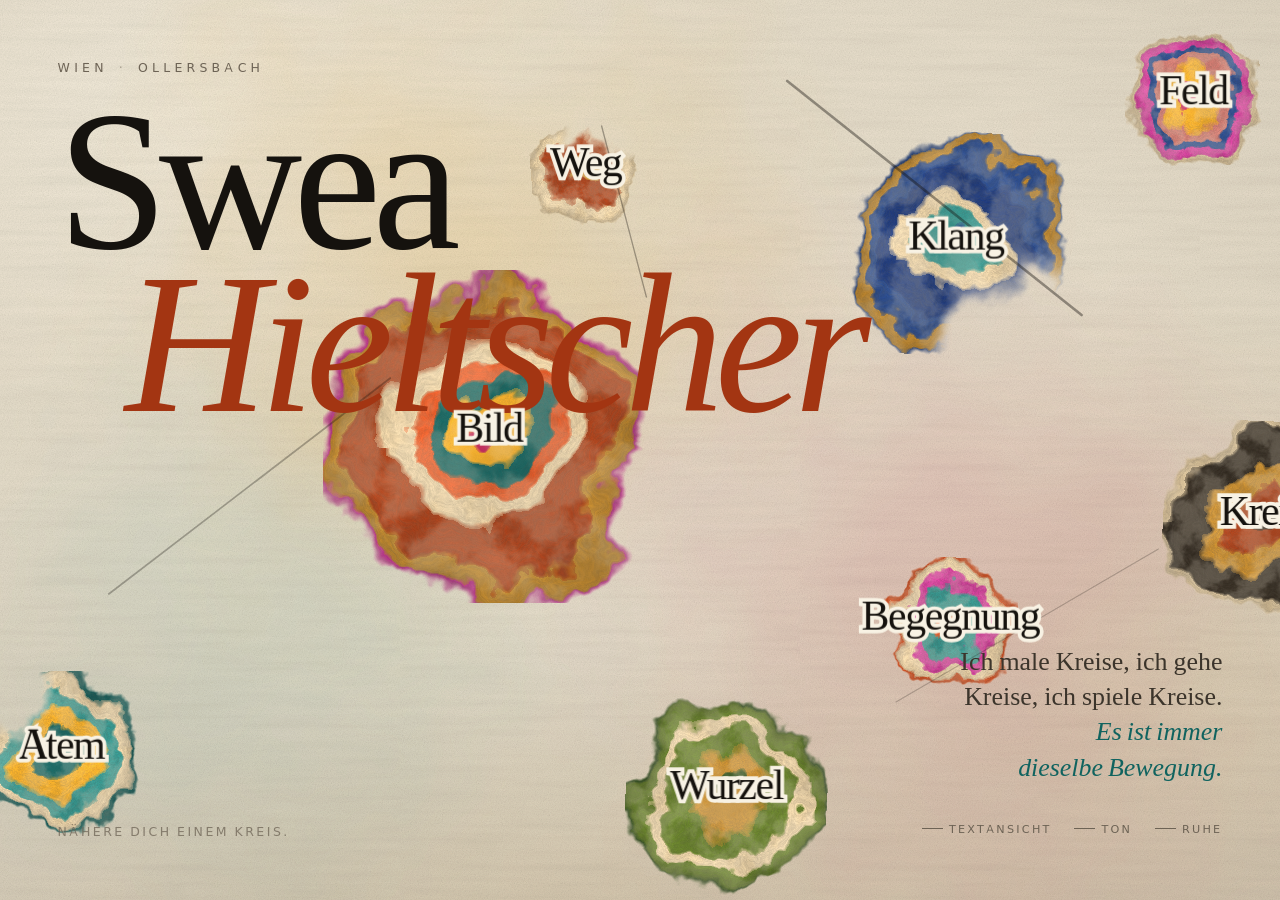
==== vorschau.html @ 7e01fe28 "Kreise — Feld, Spiralräume, Pigment-Shader, Prüfwerkzeuge" ====
<!DOCTYPE html>
<html lang="de" data-modus="feld">
<head>
<meta charset="utf-8">
<meta name="viewport" content="width=device-width, initial-scale=1, viewport-fit=cover">
<title>Swea Hieltscher — Kreise</title>
<meta name="description" content="Swea Hieltscher. Malerei, Musik, Bewegung, Gesundheit. Alles ist ein Kreis. Wien und Ollersbach.">
<meta name="theme-color" content="#efe5d1">
<meta name="color-scheme" content="light">

<meta property="og:title" content="Swea Hieltscher — Kreise">
<meta property="og:description" content="Malerei, Musik, Bewegung, Gesundheit. Alles ist ein Kreis.">
<meta property="og:type" content="website">
<meta property="og:locale" content="de_AT">
<style>
/* ══════════════════════════════════════════════════════════════════
   01 — GRUND
   Papier, Pigment, Schrift. Alles andere steht darauf.
   ══════════════════════════════════════════════════════════════════ */

@font-face {
  font-family: 'Fraunces';
  src: url('[data-uri]') format('woff2-variations'),
       url('[data-uri]') format('woff2');
  font-weight: 100 900;
  font-style: normal;
  font-display: swap;
  unicode-range: U+0000-00FF, U+0131, U+0152-0153, U+02BB-02BC, U+2000-206F, U+2013-2014, U+2018-201A, U+201C-201E, U+2020-2022, U+2026, U+2030, U+2039-203A, U+20AC, U+2122, U+0100-017F;
}
@font-face {
  font-family: 'Fraunces';
  src: url('[data-uri]') format('woff2-variations'),
       url('[data-uri]') format('woff2');
  font-weight: 100 900;
  font-style: italic;
  font-display: swap;
}
@font-face {
  font-family: 'Instrument Sans';
  src: url('[data-uri]') format('woff2-variations'),
       url('[data-uri]') format('woff2');
  font-weight: 400 700;
  font-style: normal;
  font-display: swap;
}
@font-face {
  font-family: 'Instrument Serif';
  src: url('[data-uri]') format('woff2');
  font-weight: 400;
  font-style: normal;
  font-display: swap;
}
@font-face {
  font-family: 'Instrument Serif';
  src: url('[data-uri]') format('woff2');
  font-weight: 400;
  font-style: italic;
  font-display: swap;
}

/* ── Pigmente ───────────────────────────────────────────────────── */
:root {
  /* Papier */
  --papier:        #efe5d1;
  --papier-tief:   #e4d6bc;
  --papier-hell:   #f8f2e4;

  /* Tusche */
  --tusche:        #15120e;
  --tusche-weich:  #3b342b;
  --tusche-fern:   #6d6355;

  /* Ihre Farben — aus den Bildern gelesen */
  --zinnober:      #e0521c;
  --safran:        #f0a81c;
  --karmin:        #c31d55;
  --magenta:       #d4359a;
  --tuerkis:       #10635f;
  --tuerkis-hell:  #2e948c;
  --kobalt:        #1e3f8f;
  --oliv:          #55701f;
  --ocker:         #c58a2a;
  --creme:         #f6edd8;
  --rost:          #a33512;

  /* Rhythmus */
  --atem:          5.5s;      /* ein voller Atemzug */
  --puls:          1.2s;

  /* Maße */
  --rand:          clamp(1.25rem, 4.5vw, 4.5rem);
  --spalte:        min(64ch, 92vw);
  --zeile:         1.62;

  /* Ebenen */
  --z-papier:      0;
  --z-pigment:     1;
  --z-linien:      2;
  --z-feld:        3;
  --z-raum:        4;
  --z-werkzeug:    6;

  --schnell:       .32s;
  --mittel:        .68s;
  --langsam:       1.4s;
  --kurve:         cubic-bezier(.22,1,.28,1);
  --kurve-weich:   cubic-bezier(.4,0,.2,1);

  color-scheme: light;
}

/* ── Zurücksetzen ───────────────────────────────────────────────── */
*, *::before, *::after { box-sizing: border-box; }

html {
  -webkit-text-size-adjust: 100%;
  scroll-behavior: smooth;
  overscroll-behavior-y: none;
}

body {
  margin: 0;
  min-height: 100svh;
  background: var(--papier);
  color: var(--tusche);
  font-family: 'Instrument Sans', ui-sans-serif, system-ui, -apple-system, 'Segoe UI', sans-serif;
  font-size: clamp(1rem, .92rem + .35vw, 1.14rem);
  line-height: var(--zeile);
  font-synthesis-weight: none;
  text-rendering: optimizeLegibility;
  -webkit-font-smoothing: antialiased;
  overflow-x: hidden;
}

img, svg, canvas { display: block; max-width: 100%; }
button { font: inherit; color: inherit; background: none; border: 0; padding: 0; cursor: pointer; }
input, textarea, select { font: inherit; color: inherit; }

/* ── Papier ─────────────────────────────────────────────────────── */
.papier {
  position: fixed;
  inset: 0;
  z-index: var(--z-papier);
  pointer-events: none;
}

/* Grundton mit ungleichmäßiger Wärme — kein flaches Beige */
.papier__ton {
  position: absolute;
  inset: -10%;
  background:
    radial-gradient(58% 46% at 22% 18%, #f8f1df 0%, transparent 62%),
    radial-gradient(52% 60% at 82% 74%, #ecdec2 0%, transparent 66%),
    radial-gradient(70% 55% at 50% 108%, #e2d2b4 0%, transparent 70%),
    var(--papier);
}

/* Bütten-Faser: zwei überlagerte Rauschmuster, eines gerichtet */
.papier__faser {
  position: absolute;
  inset: 0;
  opacity: .5;
  mix-blend-mode: multiply;
  background-image:
    url("data:image/svg+xml;utf8,<svg xmlns='http://www.w3.org/2000/svg' width='300' height='300'><filter id='f'><feTurbulence type='fractalNoise' baseFrequency='0.85' numOctaves='4' stitchTiles='stitch'/><feColorMatrix type='saturate' values='0'/></filter><rect width='300' height='300' filter='url(%23f)' opacity='0.42'/></svg>"),
    url("data:image/svg+xml;utf8,<svg xmlns='http://www.w3.org/2000/svg' width='400' height='400'><filter id='g'><feTurbulence type='fractalNoise' baseFrequency='0.008 0.14' numOctaves='3' stitchTiles='stitch'/><feColorMatrix type='saturate' values='0'/></filter><rect width='400' height='400' filter='url(%23g)' opacity='0.3'/></svg>");
  background-size: 300px 300px, 400px 400px;
}

/* Vignette / Lichtfall — als läge das Blatt unter einer Lampe */
.papier__licht {
  position: absolute;
  inset: 0;
  background:
    radial-gradient(120% 95% at 38% 30%, transparent 40%, rgba(70,52,28,.09) 78%, rgba(50,36,18,.17) 100%);
}

/* ── Schrift ────────────────────────────────────────────────────── */
h1, h2, h3, .anzeige {
  font-family: 'Fraunces', 'Instrument Serif', Georgia, 'Times New Roman', serif;
  font-weight: 400;
  line-height: 1.02;
  letter-spacing: -.015em;
  text-wrap: balance;
  margin: 0;
}
@supports (font-variation-settings: normal) {
  h1, h2, .anzeige {
    font-variation-settings: 'SOFT' 40, 'WONK' 1, 'opsz' 120, 'wght' 340;
  }
  h3 { font-variation-settings: 'SOFT' 30, 'WONK' 0, 'opsz' 40, 'wght' 460; }
}

p { margin: 0 0 1.1em; }
em { font-style: italic; }
b, strong { font-weight: 600; }

a { color: inherit; text-decoration-thickness: 1px; text-underline-offset: .22em; }

::selection { background: var(--safran); color: var(--tusche); }

/* ── Fokus: ein gezeichneter Ring, keine Systemkontur ───────────── */
:where(a, button, input, textarea, [tabindex]):focus-visible {
  outline: none;
  box-shadow: 0 0 0 2px var(--papier), 0 0 0 4px var(--zinnober);
  border-radius: .35em;
}

/* ── Hilfsklassen ───────────────────────────────────────────────── */
.ueberspringen {
  position: fixed;
  top: .6rem; left: .6rem;
  z-index: 999;
  padding: .55em 1em;
  background: var(--tusche);
  color: var(--papier);
  border-radius: 2em;
  transform: translateY(-160%);
  transition: transform var(--schnell) var(--kurve);
}
.ueberspringen:focus { transform: none; }

.nur-schirm {
  position: absolute !important;
  width: 1px; height: 1px;
  padding: 0; margin: -1px;
  overflow: hidden; clip-path: inset(50%);
  white-space: nowrap;
}

.klein {
  font-size: .84em;
  color: var(--tusche-fern);
  letter-spacing: .01em;
}

/* Kontextabhängige Hinweise */
.nur-finger { display: none; }
@media (hover: none) and (pointer: coarse) {
  .nur-zeiger { display: none; }
  .nur-finger { display: inline; }
}

/* ── Ruhe: wer keine Bewegung will, bekommt keine ───────────────── */
@media (prefers-reduced-motion: reduce) {
  html { scroll-behavior: auto; }
  *, *::before, *::after {
    animation-duration: .001ms !important;
    animation-iteration-count: 1 !important;
    transition-duration: .001ms !important;
  }
}
html[data-ruhe='an'] *, html[data-ruhe='an'] *::before, html[data-ruhe='an'] *::after {
  animation-duration: .001ms !important;
  animation-iteration-count: 1 !important;
  transition-duration: .12s !important;
}
html[data-ruhe='an'] #pigment { opacity: .55; }


/* ══════════════════════════════════════════════════════════════════
   02 — DAS FELD
   Ebene 0. Ohne JavaScript: eine ruhige, gesetzte Titelseite.
   Mit JavaScript: ein atmender Raum aus gemalten Kreisen.
   ══════════════════════════════════════════════════════════════════ */

#pigment {
  position: fixed;
  inset: 0;
  width: 100%;
  height: 100%;
  z-index: var(--z-pigment);
  pointer-events: none;
  opacity: 0;
  transition: opacity 1.8s var(--kurve-weich);
}
html[data-pigment='an'] #pigment { opacity: 1; }
/* Im Raum bleibt die Farbe als Atmosphäre hinter dem Text stehen. */
html[data-modus='raum'] #pigment { opacity: .38; }
html[data-modus='raum'] #linien { opacity: 0; transition: opacity var(--mittel); }
html[data-modus='raum'] .korn { opacity: .22; }

/* Die Faser liegt auf der Farbe, nicht darunter. */
.korn {
  position: fixed;
  inset: 0;
  z-index: calc(var(--z-pigment) + 1);
  pointer-events: none;
  opacity: .34;
  mix-blend-mode: multiply;
  background-image:
    url("data:image/svg+xml;utf8,<svg xmlns='http://www.w3.org/2000/svg' width='260' height='260'><filter id='f'><feTurbulence type='fractalNoise' baseFrequency='0.92' numOctaves='3' stitchTiles='stitch'/><feColorMatrix type='saturate' values='0'/></filter><rect width='260' height='260' filter='url(%23f)' opacity='0.5'/></svg>");
  background-size: 260px 260px;
}
html[data-schrift='an'] .korn { display: none; }

#linien {
  position: fixed;
  inset: 0;
  width: 100%;
  height: 100%;
  z-index: var(--z-linien);
  pointer-events: none;
  overflow: visible;
}
#linien path, #linien line, #linien circle, #linien polyline {
  fill: none;
  stroke: var(--tusche);
  vector-effect: non-scaling-stroke;
}

/* ── Der Kopf ───────────────────────────────────────────────────── */
#feld {
  position: relative;
  z-index: var(--z-feld);
  min-height: 100svh;
  padding: var(--rand);
  padding-block-end: calc(var(--rand) * 2);
  display: grid;
  align-content: center;
}

html[data-js='an'] #feld {
  position: fixed;
  inset: 0;
  display: block;
  padding: 0;
  overflow: hidden;
  transition: opacity var(--mittel) var(--kurve), filter var(--mittel) var(--kurve);
}
html[data-js='an'][data-modus='raum'] #feld {
  opacity: 0;
  filter: blur(10px);
  pointer-events: none;
}

/* Ort */
.feld__ort {
  font-size: .78rem;
  letter-spacing: .34em;
  text-transform: uppercase;
  color: var(--tusche-fern);
  margin: 0 0 1.2rem;
}
.feld__ort i { font-style: normal; opacity: .5; margin: 0 .3em; }

html[data-js='an'] .feld__ort {
  position: absolute;
  top: var(--rand);
  left: var(--rand);
  margin: 0;
}

/* ── Der Name ───────────────────────────────────────────────────── */
.feld__name {
  font-size: clamp(3.4rem, 15.5vw, 15rem);
  line-height: .82;
  letter-spacing: -.045em;
  margin: 0 0 clamp(1.5rem, 4vw, 3rem);
  color: var(--tusche);
  display: grid;
  mix-blend-mode: multiply;
}
.feld__vorname { display: block; }
.feld__nachname {
  display: block;
  padding-inline-start: .34em;
  font-style: italic;
  color: var(--rost);
}

@supports (font-variation-settings: normal) {
  .feld__vorname   { font-variation-settings: 'SOFT' 60, 'WONK' 1, 'opsz' 144, 'wght' 300; }
  .feld__nachname  { font-variation-settings: 'SOFT' 90, 'WONK' 1, 'opsz' 144, 'wght' 250; }
  /* Die Schrift atmet mit. Sehr langsam, kaum merklich — aber merklich. */
  html:not([data-ruhe='an']) .feld__vorname  { animation: schrift-atem calc(var(--atem) * 2) var(--kurve-weich) infinite; }
  html:not([data-ruhe='an']) .feld__nachname { animation: schrift-atem calc(var(--atem) * 2) var(--kurve-weich) infinite; animation-delay: -1.9s; }
}
@keyframes schrift-atem {
  0%, 100% { font-variation-settings: 'SOFT' 45, 'WONK' 1, 'opsz' 144, 'wght' 290; }
  50%      { font-variation-settings: 'SOFT' 95, 'WONK' 1, 'opsz' 144, 'wght' 350; }
}

html[data-js='an'] .feld__name {
  position: absolute;
  top: calc(var(--rand) + 2.4rem);
  left: var(--rand);
  max-width: 12ch;
  margin: 0;
  pointer-events: none;
}

/* ── Der Satz ───────────────────────────────────────────────────── */
.feld__satz {
  font-family: 'Fraunces', Georgia, serif;
  font-size: clamp(1.05rem, .9rem + .9vw, 1.65rem);
  line-height: 1.36;
  max-width: 26ch;
  color: var(--tusche-weich);
  margin: 0 0 2.6rem;
}
.feld__satz em { color: var(--tuerkis); }

html[data-js='an'] .feld__satz {
  position: absolute;
  right: var(--rand);
  bottom: calc(var(--rand) + 3.6rem);
  text-align: right;
  margin: 0;
  max-width: 24ch;
  mix-blend-mode: multiply;
}

.feld__hinweis {
  font-size: .78rem;
  letter-spacing: .2em;
  text-transform: uppercase;
  color: var(--tusche-fern);
  margin: 0;
}
html[data-js='an'] .feld__hinweis {
  position: absolute;
  left: var(--rand);
  bottom: var(--rand);
  opacity: .0;
  animation: hinweis-kommt 1s var(--kurve) 2.6s forwards;
}
@keyframes hinweis-kommt { to { opacity: .75; } }
html[data-js='an'][data-beruehrt='ja'] .feld__hinweis { opacity: 0; transition: opacity .4s; animation: none; }

/* ══ Die Kreise ═══════════════════════════════════════════════════ */

/* Ohne JS: eine gesetzte Liste, groß und ruhig. */
.feld__kreise ul {
  list-style: none;
  margin: 0;
  padding: 0;
  display: grid;
  gap: .1em;
}
.feld__kreise a {
  display: grid;
  text-decoration: none;
  font-family: 'Fraunces', Georgia, serif;
  line-height: 1;
}
.feld__kreise b {
  font-size: clamp(1.8rem, 6vw, 3.4rem);
  font-weight: 400;
  letter-spacing: -.03em;
}
.feld__kreise i {
  font-family: 'Instrument Sans', system-ui, sans-serif;
  font-style: normal;
  font-size: .72rem;
  letter-spacing: .18em;
  text-transform: uppercase;
  color: var(--tusche-fern);
  margin-top: .5em;
}

/* Mit JS: freischwebend, von der Kamera platziert. */
html[data-js='an'] .feld__kreise ul { display: block; }
html[data-js='an'] .feld__kreise li { display: contents; }

html[data-js='an'] .feld__kreise a {
  position: absolute;
  left: 0; top: 0;
  transform: translate3d(var(--x, 50vw), var(--y, 50vh), 0) translate(-50%, -50%) scale(var(--s, 1));
  transform-origin: 50% 50%;
  justify-items: center;
  text-align: center;
  padding: 1.1em 1.4em;
  color: var(--tusche);
  will-change: transform, opacity;
  transition: color var(--schnell) var(--kurve-weich), opacity var(--mittel) var(--kurve);
  opacity: 0;
  animation: kreis-kommt 1.2s var(--kurve) both;
  animation-delay: calc(var(--i, 0) * .09s + .7s);
}
@keyframes kreis-kommt { from { opacity: 0; } to { opacity: 1; } }

html[data-js='an'] .feld__kreise b {
  font-size: clamp(1.5rem, 1.1rem + 1.9vw, 3.1rem);
  letter-spacing: -.035em;
  /* Handgesetzt auf Farbe: Kontur in Papierton, kein Kasten, kein Schatten */
  paint-order: stroke fill;
  -webkit-text-stroke: .18em var(--papier-hell);
  transition: -webkit-text-stroke-color var(--mittel), letter-spacing var(--mittel) var(--kurve);
}
html[data-js='an'] .feld__kreise i {
  opacity: 0;
  transform: translateY(-.4em);
  transition: opacity var(--schnell) var(--kurve), transform var(--mittel) var(--kurve);
  paint-order: stroke fill;
  -webkit-text-stroke: .5em var(--papier-hell);
  color: var(--tusche-weich);
}

/* Annäherung: das Wort öffnet sich */
html[data-js='an'] .feld__kreise a[data-nah] {
  color: var(--tusche);
}
html[data-js='an'] .feld__kreise a[data-nah] b { letter-spacing: .01em; }
html[data-js='an'] .feld__kreise a[data-nah] i {
  opacity: 1;
  transform: none;
  transition-delay: .06s;
}

/* Wenn ein Kreis nah ist, treten die anderen zurück */
html[data-js='an'][data-fokus] .feld__kreise a:not([data-nah]) { opacity: .3; }

/* Der gewählte Kreis, während die Kamera hineinfliegt */
html[data-js='an'] .feld__kreise a[data-oeffnet] {
  transition: opacity .3s .18s;
  opacity: 0;
}

/* ── Werkzeug: drei Striche mit Wörtern ─────────────────────────── */
#werkzeug {
  position: fixed;
  right: var(--rand);
  bottom: var(--rand);
  z-index: var(--z-werkzeug);
  display: flex;
  gap: 1.4rem;
  align-items: center;
}
#werkzeug button {
  display: inline-flex;
  align-items: center;
  gap: .55em;
  font-size: .7rem;
  letter-spacing: .2em;
  text-transform: uppercase;
  color: var(--tusche-fern);
  transition: color var(--schnell);
  padding: .4em 0;
}
#werkzeug button:hover { color: var(--tusche); }
.werkzeug__strich {
  display: block;
  width: 1.9em;
  height: 1px;
  background: currentColor;
  transform-origin: left center;
  transition: transform var(--mittel) var(--kurve), background var(--schnell);
}
#werkzeug button[aria-pressed='true'] { color: var(--zinnober); }
#werkzeug button[aria-pressed='true'] .werkzeug__strich {
  transform: scaleX(.34);
  background: var(--zinnober);
}

html[data-modus='raum'] #werkzeug { opacity: .45; }
#werkzeug:hover { opacity: 1 !important; }

@media (max-width: 40rem) {
  #werkzeug { gap: 1rem; left: var(--rand); right: var(--rand); justify-content: space-between; }
  #werkzeug button { font-size: .62rem; letter-spacing: .14em; }
  .werkzeug__strich { width: 1.2em; }
}

/* ── Zurück ins Feld ────────────────────────────────────────────── */
#zurueck {
  position: fixed;
  top: var(--rand);
  right: var(--rand);
  z-index: var(--z-werkzeug);
  display: inline-flex;
  align-items: center;
  gap: .7em;
  font-size: .72rem;
  letter-spacing: .2em;
  text-transform: uppercase;
  color: var(--tusche-fern);
  mix-blend-mode: multiply;
  transition: color var(--schnell);
}
#zurueck[hidden] { display: none; }
#zurueck svg { width: 2.1rem; height: 2.1rem; overflow: visible; }
#zurueck circle {
  fill: none;
  stroke: currentColor;
  stroke-width: 1.1;
  transform-origin: 50% 50%;
  transition: transform var(--mittel) var(--kurve), opacity var(--schnell);
}
#zurueck:hover { color: var(--zinnober); }
#zurueck:hover circle:nth-child(1) { transform: scale(1.14) rotate(8deg); }
#zurueck:hover circle:nth-child(2) { transform: scale(.82); }
#zurueck:hover circle:nth-child(3) { transform: scale(1.9); opacity: .4; }

@media (max-width: 40rem) {
  #zurueck span { display: none; }
}

/* ── Schmale Schirme: das Feld wird ruhiger, aber bleibt Feld ───── */
@media (max-width: 46rem) {
  html[data-js='an'] .feld__name {
    top: auto;
    bottom: calc(var(--rand) + 4.2rem);
    font-size: clamp(2.6rem, 15vw, 5rem);
  }
  html[data-js='an'] .feld__satz {
    top: calc(var(--rand) + 2.6rem);
    right: var(--rand);
    left: var(--rand);
    bottom: auto;
    max-width: none;
    font-size: 1rem;
  }
  html[data-js='an'] .feld__hinweis { bottom: calc(var(--rand) + 2.6rem); }
  html[data-js='an'] .feld__kreise b {
    font-size: clamp(1.15rem, 4.6vw, 1.7rem);
    -webkit-text-stroke-width: .14em;
  }
  html[data-js='an'] .feld__kreise i { font-size: .58rem; letter-spacing: .12em; }
  html[data-js='an'] .feld__kreise a { padding: .8em 1em; }
}

/* Sehr breite Schirme: mehr Luft, größere Kreise */
@media (min-width: 100rem) {
  :root { --rand: 5.5rem; }
}


/* ══════════════════════════════════════════════════════════════════
   03 — DIE RÄUME
   Kein Dokument. Ein Raum.
   Der Inhalt windet sich vom Mittelpunkt nach außen — eine Spirale,
   wie ihre gemalten Ringe. Man bewegt sich hindurch.
   ══════════════════════════════════════════════════════════════════ */

#dokument { position: relative; z-index: var(--z-raum); }

/* ── Ohne JavaScript: ein langes, gesetztes Dokument. Notausgang. ── */
.raum {
  padding: clamp(4rem, 12vh, 10rem) var(--rand);
  border-top: 1px solid color-mix(in srgb, var(--tusche) 12%, transparent);
}
.raum:first-child { border-top: 0; }

/* ══════════════════════════════════════════════════════════════════
   MIT JAVASCRIPT — der Raum
   ══════════════════════════════════════════════════════════════════ */
html[data-js='an'] .raum {
  position: fixed;
  inset: 0;
  z-index: var(--z-raum);
  padding: 0;
  border: 0;
  overflow: hidden;
  opacity: 0;
  visibility: hidden;
  pointer-events: none;
  transition: opacity .5s var(--kurve), visibility 0s linear .5s;
  touch-action: none;
  cursor: grab;
  overscroll-behavior: none;
}
html[data-js='an'] .raum[data-offen] {
  opacity: 1;
  visibility: visible;
  pointer-events: auto;
  transition: opacity .6s var(--kurve) .18s, visibility 0s;
}
html[data-js='an'] .raum[data-zieht] { cursor: grabbing; }

/* Die Tafel: der Bildraum, den die Kamera abfährt. */
.tafel {
  position: absolute;
  left: 50%; top: 50%;
  width: 0; height: 0;
  transform-origin: 0 0;
  transform: translate3d(var(--tx, 0px), var(--ty, 0px), 0) scale(var(--tk, 1));
  will-change: transform;
}

/* ── Fragmente ──────────────────────────────────────────────────── */
.fragment {
  position: absolute;
  left: 0; top: 0;
  width: var(--fb, 30rem);
  translate: calc(var(--fx, 0) * 1px - 50%) calc(var(--fy, 0) * 1px - 50%);
  rotate: var(--fr, 0deg);
  /* Ferne Fragmente sind nur Spuren. Nähe macht sie lesbar. */
  opacity: var(--fo, .12);
  filter: blur(var(--fbl, 3px));
  transition: opacity .34s var(--kurve-weich), filter .34s var(--kurve-weich);
  will-change: opacity, filter;
}
.fragment > * { margin: 0; }

/* Jedes Fragment trägt eine schwache Spur, damit man weiß: da ist etwas. */
.fragment::before {
  content: '';
  position: absolute;
  left: -1.6rem; top: .55em;
  width: .5rem; height: 1px;
  background: var(--zinnober);
  opacity: 0;
  transform-origin: right;
  transform: scaleX(0);
  transition: transform .5s var(--kurve), opacity .3s;
}
.fragment[data-nah]::before { opacity: .8; transform: scaleX(1); }

/* ── Kopf-Fragment: Titel, Art, Lead ────────────────────────────── */
.fragment[data-art='kopf'] { width: min(34rem, 76vw); text-align: center; }
.raum__kopf { display: grid; gap: .5rem; justify-items: center; }
.raum__zahl {
  font-family: 'Fraunces', Georgia, serif;
  font-size: 1rem;
  letter-spacing: .3em;
  color: var(--tusche-fern);
  margin: 0;
}
.raum__art {
  font-size: .72rem;
  letter-spacing: .28em;
  text-transform: uppercase;
  color: var(--tusche-fern);
  margin: 0;
}
.raum__titel {
  font-size: clamp(3rem, 9vw, 7rem);
  line-height: .86;
  letter-spacing: -.045em;
  margin: 0;
  mix-blend-mode: multiply;
}
@supports (font-variation-settings: normal) {
  .raum__titel { font-variation-settings: 'SOFT' 70, 'WONK' 1, 'opsz' 144, 'wght' 300; }
}
.raum__titel--klein { font-size: clamp(2.2rem, 6vw, 3.6rem); }
.raum__lead {
  font-family: 'Fraunces', Georgia, serif;
  font-size: clamp(1.05rem, .95rem + .55vw, 1.55rem);
  line-height: 1.3;
  max-width: 26ch;
  margin: .8rem auto 0;
  color: var(--tusche-weich);
}
.raum__lead em { color: var(--zinnober); }

/* ── Text-Fragmente ─────────────────────────────────────────────── */
.fragment[data-art='text']  { width: min(30rem, 74vw); }
.fragment[data-art='gross'] { width: min(26rem, 78vw); }
.fragment[data-art='gross'] p,
.fragment[data-art='gross'] {
  font-family: 'Fraunces', Georgia, serif;
  font-size: clamp(1.3rem, 1rem + 1.1vw, 2rem);
  line-height: 1.28;
  color: var(--tusche);
}
.fragment p { text-wrap: pretty; line-height: 1.58; }
.fragment[data-art='text'] p { color: var(--tusche-weich); }

.fragment[data-art='zitat'] { width: min(26rem, 78vw); }
.fragment blockquote {
  margin: 0;
  padding: 0 0 0 1.2em;
  border-inline-start: 1px solid var(--zinnober);
  font-family: 'Fraunces', Georgia, serif;
  font-style: italic;
  font-size: clamp(1.3rem, 1.05rem + 1vw, 2.1rem);
  line-height: 1.24;
  color: var(--rost);
}
.fragment blockquote p { margin: 0; font: inherit; }

.fragment[data-art='hinweis'] { width: min(30rem, 76vw); }
.hinweis-medizinisch, .klein {
  font-size: .84rem;
  color: var(--tusche-fern);
  line-height: 1.5;
}

.fragment h3 {
  font-family: 'Fraunces', Georgia, serif;
  font-size: clamp(1.3rem, 1.05rem + .8vw, 1.9rem);
  font-weight: 400;
  letter-spacing: -.02em;
  margin: 0 0 .3em;
}

/* ── Punkte: einzelne Angebote / Stationen ──────────────────────── */
.fragment[data-art='punkt'] { width: min(24rem, 74vw); }
.fragment[data-art='punkt'] b {
  display: block;
  font-family: 'Fraunces', Georgia, serif;
  font-weight: 400;
  font-size: clamp(1.4rem, 1.1rem + 1vw, 2.2rem);
  letter-spacing: -.025em;
  line-height: 1.05;
  margin-bottom: .3em;
}
.fragment[data-art='punkt'] span {
  display: block;
  color: var(--tusche-weich);
  font-size: .96rem;
  line-height: 1.5;
}

/* ── Werke ──────────────────────────────────────────────────────── */
.fragment[data-art='werk'] { width: min(22rem, 66vw); }
.werk { margin: 0; display: grid; gap: .9rem; }
.werk__flaeche {
  aspect-ratio: 4 / 5;
  filter: url(#aquarell) saturate(1.06);
  transition: transform 1.1s var(--kurve);
}
.fragment[data-nah] .werk__flaeche { transform: scale(1.015); }
.werk figcaption { display: grid; gap: .2em; }
.werk figcaption b { font-family: 'Fraunces', Georgia, serif; font-weight: 400; font-size: 1.15em; }
.werk figcaption i {
  font-style: normal; font-size: .7rem; letter-spacing: .16em;
  text-transform: uppercase; color: var(--tusche-fern);
}

.werk[data-palette='glut'] .werk__flaeche {
  background:
    radial-gradient(circle at 50% 46%, var(--zinnober) 0 13%, transparent 13.6%),
    radial-gradient(circle at 48% 47%, transparent 0 15%, var(--safran) 15% 21%, transparent 21.7%),
    radial-gradient(circle at 51% 45%, transparent 0 23%, var(--karmin) 23% 28%, transparent 28.8%),
    radial-gradient(circle at 49% 48%, transparent 0 30%, var(--tuerkis) 30% 37%, transparent 37.6%),
    radial-gradient(circle at 52% 46%, transparent 0 39%, var(--creme) 39% 45%, transparent 45.5%),
    radial-gradient(circle at 48% 45%, transparent 0 47%, var(--oliv) 47% 55%, transparent 55.6%),
    radial-gradient(circle at 50% 47%, transparent 0 57%, var(--kobalt) 57% 67%, transparent 67.5%),
    radial-gradient(circle at 50% 46%, transparent 0 69%, var(--rost) 69% 82%, transparent 82.5%),
    var(--safran);
}
.werk[data-palette='aquarell'] .werk__flaeche {
  background:
    radial-gradient(ellipse 44% 36% at 50% 48%, #fbe9a8 0%, #f6c73b 42%, transparent 72%),
    radial-gradient(ellipse 62% 52% at 44% 44%, transparent 30%, var(--zinnober) 58%, transparent 84%),
    radial-gradient(ellipse 82% 70% at 52% 54%, transparent 44%, var(--karmin) 74%, transparent 96%),
    radial-gradient(ellipse 40% 30% at 22% 24%, color-mix(in srgb, var(--karmin) 70%, transparent) 0%, transparent 70%),
    radial-gradient(ellipse 36% 28% at 82% 78%, color-mix(in srgb, var(--rost) 60%, transparent) 0%, transparent 70%),
    var(--papier-hell);
}
.werk[data-palette='kandinsky'] .werk__flaeche {
  background:
    radial-gradient(circle at 38% 34%, var(--karmin) 0 9%, transparent 9.4%),
    radial-gradient(circle at 62% 42%, color-mix(in srgb, var(--oliv) 88%, transparent) 0 13%, transparent 13.4%),
    radial-gradient(circle at 47% 58%, color-mix(in srgb, var(--rost) 82%, transparent) 0 17%, transparent 17.4%),
    radial-gradient(circle at 72% 68%, var(--safran) 0 7%, transparent 7.4%),
    radial-gradient(circle at 27% 66%, var(--kobalt) 0 5%, transparent 5.4%),
    linear-gradient(58deg, transparent 40%, var(--safran) 40% 47%, transparent 47%),
    linear-gradient(-32deg, transparent 44%, var(--kobalt) 44% 50%, transparent 50%),
    radial-gradient(circle at 50% 50%, transparent 0 43%, var(--tusche) 43% 46%, transparent 46.4%),
    var(--papier-hell);
}
.werk[data-palette='erde'] .werk__flaeche {
  aspect-ratio: 1;
  background:
    radial-gradient(circle at 50% 52%, var(--oliv) 0 18%, transparent 18.6%),
    radial-gradient(circle at 47% 50%, transparent 0 21%, var(--ocker) 21% 32%, transparent 32.7%),
    radial-gradient(circle at 52% 53%, transparent 0 35%, var(--tuerkis) 35% 48%, transparent 48.6%),
    radial-gradient(circle at 50% 51%, transparent 0 51%, var(--rost) 51% 68%, transparent 68.5%),
    var(--tusche-weich);
}

/* ── Taten: die einzigen Dinge, die man anklickt ────────────────── */
.fragment[data-art='tat'] { width: max-content; max-width: min(26rem, 76vw); }
.strichlink {
  position: relative;
  display: inline-block;
  font-family: 'Fraunces', Georgia, serif;
  font-size: clamp(1.4rem, 1.1rem + 1.1vw, 2.3rem);
  letter-spacing: -.02em;
  text-decoration: none;
  padding-bottom: .16em;
  color: var(--tusche);
  transition: color var(--schnell);
}
.strichlink::after {
  content: '';
  position: absolute;
  inset-inline: 0; bottom: 0;
  height: 2px;
  background: var(--zinnober);
  transform-origin: right;
  transform: scaleX(1);
  transition: transform var(--mittel) var(--kurve);
  border-radius: 2px;
}
.strichlink:hover { color: var(--zinnober); }
.strichlink:hover::after { transform-origin: left; animation: strich-neu var(--mittel) var(--kurve); }
@keyframes strich-neu { 0% { transform: scaleX(0); } 100% { transform: scaleX(1); } }
.strichlink--extern::before {
  content: '↗'; font-size: .55em; vertical-align: super;
  margin-inline-end: .22em; opacity: .5;
}

/* ── Der Kompass: wie viel dieses Raums ist gefunden? ───────────── */
.kompass {
  position: absolute;
  left: var(--rand);
  bottom: calc(var(--rand) + 2.6rem);
  z-index: 5;
  display: flex;
  align-items: center;
  gap: .8rem;
  pointer-events: none;
  mix-blend-mode: multiply;
}
.kompass svg { width: 2.6rem; height: 2.6rem; overflow: visible; }
.kompass circle { fill: none; stroke-width: 1.4; }
.kompass .kompass__bahn { stroke: color-mix(in srgb, var(--tusche) 20%, transparent); }
.kompass .kompass__weg {
  stroke: var(--zinnober);
  stroke-linecap: round;
  transform: rotate(-90deg);
  transform-origin: 50% 50%;
  transition: stroke-dashoffset .7s var(--kurve);
}
.kompass__text {
  font-size: .68rem;
  letter-spacing: .22em;
  text-transform: uppercase;
  color: var(--tusche-fern);
}
.kompass__text b { font-weight: 400; color: var(--tusche); font-variant-numeric: tabular-nums; }

/* ── Die Geste: wie man sich bewegt ─────────────────────────────── */
.geste {
  position: absolute;
  left: 50%;
  bottom: var(--rand);
  transform: translateX(-50%);
  z-index: 5;
  font-size: .68rem;
  letter-spacing: .22em;
  text-transform: uppercase;
  color: var(--tusche-fern);
  pointer-events: none;
  text-align: center;
  transition: opacity .6s var(--kurve);
}
.raum[data-bewegt] .geste { opacity: 0; }

/* ══════════════════════════════════════════════════════════════════
   DIE ARTEFAKTE — je Raum ein Ding, das man anfassen kann
   ══════════════════════════════════════════════════════════════════ */
.fragment[data-art='modul'] { width: min(38rem, 84vw); }
.artefakt { display: grid; justify-items: center; gap: 1rem; }
.artefakt__wort {
  font-size: .68rem;
  letter-spacing: .22em;
  text-transform: uppercase;
  color: var(--tusche-fern);
  margin: 0;
  text-align: center;
}

/* KLANG — die Saite */
.saite { width: 100%; cursor: crosshair; touch-action: none; }
.saite svg { width: 100%; height: clamp(120px, 22vh, 240px); overflow: visible; }
.saite path { fill: none; stroke: var(--tusche); stroke-width: 1.6; stroke-linecap: round; transition: stroke .3s; }
.saite[data-schwingt] path { stroke: var(--zinnober); stroke-width: 2.4; }

/* KREIS — Bagua */
.bagua { width: 100%; touch-action: none; cursor: crosshair; }
.bagua svg { width: 100%; height: auto; overflow: visible; }
.bagua__ring circle { fill: none; stroke: color-mix(in srgb, var(--tusche) 22%, transparent); stroke-width: 1; stroke-dasharray: 2 8; }
.bagua__trigramme rect { fill: color-mix(in srgb, var(--tusche) 45%, transparent); transition: fill .25s; }
.bagua__trigramme g[data-aktiv] rect { fill: var(--zinnober); }
.bagua__trigramme text {
  font-family: 'Fraunces', Georgia, serif; font-size: 13px;
  fill: var(--tusche-fern); text-anchor: middle; letter-spacing: .1em; transition: fill .25s;
}
.bagua__trigramme g[data-aktiv] text { fill: var(--zinnober); }
.bagua__spur path { fill: none; stroke: var(--zinnober); stroke-width: 2.2; stroke-linecap: round; stroke-linejoin: round; opacity: .45; }
.bagua__figur path { fill: none; stroke: var(--tusche); stroke-width: 2.6; stroke-linecap: round; stroke-linejoin: round; }

/* ATEM — die Scheibe */
.atem { display: grid; place-items: center; gap: 1.2rem; }
.atem__scheibe {
  width: min(34vmin, 17rem);
  aspect-ratio: 1;
  border-radius: 50%;
  background:
    radial-gradient(circle at 50% 50%, var(--safran) 0 22%, transparent 22.5%),
    radial-gradient(circle at 50% 50%, transparent 0 26%, var(--zinnober) 26% 44%, transparent 44.6%),
    radial-gradient(circle at 50% 50%, transparent 0 48%, var(--karmin) 48% 70%, transparent 70.5%),
    radial-gradient(circle at 50% 50%, transparent 0 74%, var(--tuerkis) 74% 100%);
  filter: url(#aquarell);
  animation: atem-zyklus 10s cubic-bezier(.37,0,.63,1) infinite;
}
@keyframes atem-zyklus {
  0%   { transform: scale(.6);  opacity: .55; }
  40%  { transform: scale(1);   opacity: 1;   }
  100% { transform: scale(.6);  opacity: .55; }
}
.atem__wort {
  font-family: 'Fraunces', Georgia, serif;
  font-size: clamp(1.3rem, 3.4vw, 2.1rem);
  letter-spacing: .22em;
  color: var(--tuerkis);
  margin: 0; min-height: 1.3em;
}

/* WURZEL — der wachsende Strang */
.wurzelwerk svg { width: 100%; height: clamp(180px, 30vh, 320px); overflow: visible; }
.wurzelwerk path { fill: none; stroke: var(--oliv); stroke-linecap: round; }

/* FELD — die Aura */
.aura { width: min(34vmin, 17rem); aspect-ratio: 1; position: relative; }
.aura span {
  position: absolute; inset: 0; border-radius: 50%;
  border: 1px solid color-mix(in srgb, var(--magenta) 55%, transparent);
  animation: aura-puls 6s var(--kurve-weich) infinite;
}
.aura span:nth-child(2) { inset: 12%; border-color: color-mix(in srgb, var(--karmin) 55%, transparent); animation-delay: -.7s; }
.aura span:nth-child(3) { inset: 24%; border-color: color-mix(in srgb, var(--zinnober) 55%, transparent); animation-delay: -1.4s; }
.aura span:nth-child(4) { inset: 36%; border-color: color-mix(in srgb, var(--safran) 60%, transparent); animation-delay: -2.1s; }
.aura span:nth-child(5) { inset: 48%; border-color: color-mix(in srgb, var(--tuerkis) 60%, transparent); animation-delay: -2.8s; }
@keyframes aura-puls { 0%,100% { transform: scale(1); opacity: .5; } 50% { transform: scale(1.06); opacity: 1; } }

/* BEGEGNUNG — das Formular liegt im Schnitt zweier Kreise */
.fragment[data-art='formular'] { width: min(30rem, 84vw); }
.formular { display: grid; gap: 1.4rem; position: relative; }
.formular__zeile { display: grid; gap: .3rem; margin: 0; }
.formular label { font-family: 'Fraunces', Georgia, serif; font-size: 1.05rem; color: var(--tusche-weich); }
.formular input[type='text'],
.formular input[type='email'],
.formular textarea {
  background: transparent; border: 0;
  border-bottom: 1px solid color-mix(in srgb, var(--tusche) 30%, transparent);
  padding: .5em 0; border-radius: 0; resize: vertical;
  font-family: 'Fraunces', Georgia, serif; font-size: 1.2rem; color: var(--tusche);
  transition: border-color var(--schnell);
}
.formular input:focus, .formular textarea:focus {
  outline: none; border-bottom-color: var(--zinnober); border-bottom-width: 2px; box-shadow: none;
}
.formular__wahl { border: 0; padding: 0; margin: 0; display: flex; flex-wrap: wrap; gap: .45rem .6rem; }
.formular__wahl legend {
  font-family: 'Fraunces', Georgia, serif; font-size: 1.05rem;
  color: var(--tusche-weich); padding: 0 0 .6rem; float: left; width: 100%;
}
.formular__wahl input { position: absolute; opacity: 0; width: 1px; height: 1px; }
.formular__wahl label {
  display: inline-block; padding: .38em .95em .42em;
  border: 1px solid color-mix(in srgb, var(--tusche) 24%, transparent);
  border-radius: 3em; font-family: 'Instrument Sans', sans-serif; font-size: .85rem;
  cursor: pointer; color: var(--tusche-weich);
  transition: border-color var(--schnell), color var(--schnell), background var(--schnell);
}
.formular__wahl label:hover { border-color: var(--tusche); color: var(--tusche); }
.formular__wahl input:checked + label { border-color: var(--zinnober); background: var(--zinnober); color: var(--papier-hell); }
.formular__wahl input:focus-visible + label { box-shadow: 0 0 0 2px var(--papier), 0 0 0 4px var(--zinnober); }
.formular__senden { margin: 0; display: grid; justify-items: start; }
.formular__senden button {
  position: relative; display: inline-grid; place-items: center;
  width: 9.5rem; aspect-ratio: 1; border-radius: 50%;
  font-family: 'Fraunces', Georgia, serif; font-size: 1.2rem;
  color: var(--tusche); transition: color var(--mittel);
}
.formular__senden button::before, .formular__senden button::after {
  content: ''; position: absolute; inset: 0; border-radius: 50%;
  border: 1.5px solid var(--zinnober);
  transition: transform var(--mittel) var(--kurve), opacity var(--mittel);
}
.formular__senden button::after { inset: 14%; border-color: var(--tuerkis); opacity: .5; }
.formular__senden button:hover::before { transform: scale(1.09) rotate(7deg); }
.formular__senden button:hover::after  { transform: scale(.86) rotate(-11deg); opacity: 1; }
.formular__senden button:hover { color: var(--zinnober); }

.fragment[data-art='kontakt'] { width: min(26rem, 76vw); }
.kontakt { display: grid; gap: .25rem; font-family: 'Fraunces', Georgia, serif; font-size: clamp(1.05rem, .95rem + .5vw, 1.4rem); }
.kontakt p { margin: 0; }
.kontakt a { text-decoration: none; border-bottom: 1px solid color-mix(in srgb, var(--tusche) 25%, transparent); transition: border-color var(--schnell), color var(--schnell); }
.kontakt a:hover { color: var(--zinnober); border-color: var(--zinnober); }

/* ── Rand: nur ohne JS sichtbar ─────────────────────────────────── */
#rand {
  position: relative; z-index: var(--z-raum);
  padding: clamp(3rem, 8vh, 6rem) var(--rand) calc(var(--rand) * 2.2);
  display: grid; gap: 1.2rem; justify-items: start;
  border-top: 1px solid color-mix(in srgb, var(--tusche) 12%, transparent);
  font-size: .84rem; color: var(--tusche-fern);
}
html[data-js='an'] #rand { display: none; }
.rand__signet svg { width: 2.6rem; height: 2.6rem; }
.rand__signet circle { fill: none; stroke: var(--tusche-fern); stroke-width: 1; }
#rand nav { display: flex; gap: 1.6rem; flex-wrap: wrap; }
#rand a { text-decoration: none; border-bottom: 1px solid currentColor; }
#rand a:hover { color: var(--zinnober); }
.rand__zeile { margin: 0; }

/* ── Nur ohne JS gebraucht: Listen und Weg als Listen ───────────── */
html:not([data-js='an']) .liste,
html:not([data-js='an']) .weg { list-style: none; padding: 0; margin: 2.5rem 0; display: grid; gap: 1.2rem; max-width: 68ch; }
html:not([data-js='an']) .liste b,
html:not([data-js='an']) .weg h3 { font-family: 'Fraunces', Georgia, serif; font-weight: 400; font-size: 1.3em; display: block; }
html:not([data-js='an']) .raum__leib > * { max-width: 62ch; }
html:not([data-js='an']) .werke { display: grid; grid-template-columns: repeat(auto-fit, minmax(16rem, 1fr)); gap: 3rem; margin: 3rem 0; }
html:not([data-js='an']) .raum__fuss { display: flex; flex-wrap: wrap; gap: 1rem 2.5rem; margin-top: 3rem; }
html:not([data-js='an']) .saite,
html:not([data-js='an']) .bagua,
html:not([data-js='an']) .atem { display: none; }


/* ══════════════════════════════════════════════════════════════════
   04 — TEXTANSICHT
   Wer nur lesen will, soll nur lesen. Ein gesetztes Buch, kein Erlebnis.
   Dieselben Inhalte, dieselbe DOM — nur anders gezeigt.
   ══════════════════════════════════════════════════════════════════ */

html[data-schrift='an'] #pigment,
html[data-schrift='an'] #linien,
html[data-schrift='an'] #zurueck,
html[data-schrift='an'] .papier__licht {
  display: none !important;
}

html[data-schrift='an'] body {
  background: var(--papier-hell);
  overflow-y: auto;
}

html[data-schrift='an'] .papier__ton {
  background: var(--papier-hell);
}
html[data-schrift='an'] .papier__faser { opacity: .22; }

/* Das Feld wird zum Titelblatt */
html[data-schrift='an'] #feld {
  position: relative !important;
  inset: auto !important;
  display: grid !important;
  align-content: center;
  min-height: 82svh;
  padding: var(--rand) !important;
  opacity: 1 !important;
  filter: none !important;
  pointer-events: auto !important;
  overflow: visible !important;
  max-width: 74rem;
  margin-inline: auto;
}
html[data-schrift='an'] .feld__ort,
html[data-schrift='an'] .feld__name,
html[data-schrift='an'] .feld__satz {
  position: static !important;
  text-align: start !important;
  max-width: none;
  animation: none !important;
}
html[data-schrift='an'] .feld__name { margin: 0 0 clamp(1.5rem,4vw,3rem) !important; max-width: 12ch; }
html[data-schrift='an'] .feld__ort { margin: 0 0 1.2rem !important; }
html[data-schrift='an'] .feld__satz { margin: 0 0 3rem !important; max-width: 30ch; }
html[data-schrift='an'] .feld__hinweis { display: none; }

/* Das Inhaltsverzeichnis wird lesbar */
html[data-schrift='an'] .feld__kreise ul { display: grid !important; gap: .2em; }
html[data-schrift='an'] .feld__kreise li { display: list-item !important; }
html[data-schrift='an'] .feld__kreise a {
  position: static !important;
  transform: none !important;
  opacity: 1 !important;
  animation: none !important;
  padding: .45em 0 !important;
  display: grid;
  grid-template-columns: minmax(6.5rem, 10rem) 1fr;
  align-items: baseline;
  gap: 0 1.5rem;
  border-bottom: 1px solid color-mix(in srgb, var(--tusche) 10%, transparent);
  transition: color var(--schnell);
}
html[data-schrift='an'] .feld__kreise a:hover { color: var(--zinnober); }
html[data-schrift='an'] .feld__kreise b {
  font-size: clamp(1.4rem, 4vw, 2.1rem) !important;
  -webkit-text-stroke: 0 !important;
  letter-spacing: -.02em !important;
}
html[data-schrift='an'] .feld__kreise i {
  opacity: 1 !important;
  transform: none !important;
  -webkit-text-stroke: 0 !important;
  margin: 0;
}
@media (max-width: 36rem) {
  html[data-schrift='an'] .feld__kreise a { grid-template-columns: 1fr; gap: .1em; }
}

/* Alle Räume werden zu Kapiteln */
html[data-schrift='an'] .raum {
  position: static !important;
  inset: auto !important;
  opacity: 1 !important;
  visibility: visible !important;
  pointer-events: auto !important;
  overflow: visible !important;
  max-width: 74rem;
  margin-inline: auto;
  padding-block: clamp(3.5rem, 10vh, 7rem);
  border-top: 1px solid color-mix(in srgb, var(--tusche) 12%, transparent);
}
html[data-schrift='an'] .raum > * { padding-inline: var(--rand) !important; }
html[data-schrift='an'] .raum__kopf { padding-block: 0 clamp(1.5rem, 4vh, 2.5rem); }
html[data-schrift='an'] .raum__zahl { display: none; }
html[data-schrift='an'] .raum__titel { font-size: clamp(2.4rem, 8vw, 5rem) !important; }
html[data-schrift='an'] .raum__fuss { padding-block: 2rem 0; }

/* Bewegte Module ruhen in der Textansicht */
html[data-schrift='an'] .saite,
html[data-schrift='an'] .bagua__hinweis,
html[data-schrift='an'] .atem__hinweis { display: none; }
html[data-schrift='an'] .atem__scheibe { animation: none; transform: scale(.85); }
html[data-schrift='an'] .bagua svg { width: min(46vmin, 22rem); }

html[data-schrift='an'] #rand { display: grid !important; max-width: 74rem; margin-inline: auto; }

/* Das Werkzeug bleibt, aber ruhig am Rand */
html[data-schrift='an'] #werkzeug {
  position: sticky;
  bottom: var(--rand);
  margin-inline-start: auto;
  width: max-content;
}

/* ══════════════════════════════════════════════════════════════════
   DRUCK — falls jemand das wirklich ausdruckt
   ══════════════════════════════════════════════════════════════════ */
@media print {
  #pigment, #linien, #werkzeug, #zurueck, .papier, .feld__hinweis,
  .saite, .bagua, .atem, .ueberspringen { display: none !important; }
  html, body { background: #fff !important; color: #000 !important; }
  .raum {
    position: static !important;
    opacity: 1 !important;
    visibility: visible !important;
    overflow: visible !important;
    page-break-before: always;
    padding: 0 !important;
  }
  .feld__kreise { display: none; }
  #feld { position: static !important; min-height: 0 !important; }
  a[href^='http']::after { content: ' (' attr(href) ')'; font-size: .8em; color: #555; }
}

</style>
</head>
<body>

<a class="ueberspringen" href="#dokument">Direkt zum Text</a>

<!-- ══════════════════════════════════════════════════════════════
     PAPIER — der Grund. Liegt unter allem.
     ══════════════════════════════════════════════════════════════ -->
<div class="papier" aria-hidden="true">
  <div class="papier__ton"></div>
  <div class="papier__faser"></div>
  <div class="papier__licht"></div>
</div>

<!-- ══════════════════════════════════════════════════════════════
     PIGMENT — die gemalten Kreise (WebGL). Rein dekorativ.
     Ohne WebGL bleibt die Fläche leer und die SVG-Ebene trägt alles.
     ══════════════════════════════════════════════════════════════ -->
<canvas id="pigment" aria-hidden="true"></canvas>
<!-- Die Faser des Papiers liegt AUF der Farbe — sonst schwebt sie darüber. -->
<div class="korn" aria-hidden="true"></div>

<!-- ══════════════════════════════════════════════════════════════
     LINIEN — Kandinsky-Ebene: Geraden, Kreisrisse, Rotoskop-Figur
     ══════════════════════════════════════════════════════════════ -->
<svg id="linien" aria-hidden="true" preserveAspectRatio="xMidYMid slice">
  <defs>
    <filter id="zittern" x="-20%" y="-20%" width="140%" height="140%">
      <feTurbulence type="fractalNoise" baseFrequency="0.02" numOctaves="2" seed="7" result="n"/>
      <feDisplacementMap in="SourceGraphic" in2="n" scale="6" xChannelSelector="R" yChannelSelector="G"/>
    </filter>
    <filter id="tusche" x="-15%" y="-15%" width="130%" height="130%">
      <feTurbulence type="fractalNoise" baseFrequency="0.9" numOctaves="3" seed="3" result="k"/>
      <feDisplacementMap in="SourceGraphic" in2="k" scale="1.6" xChannelSelector="R" yChannelSelector="G"/>
    </filter>
    <!-- Aquarell: Kanten ausfransen, Pigment körnen, Ränder dunkler laufen lassen -->
    <filter id="aquarell" x="-12%" y="-12%" width="124%" height="124%" color-interpolation-filters="sRGB">
      <feTurbulence type="fractalNoise" baseFrequency="0.014 0.019" numOctaves="4" seed="11" result="gross"/>
      <feDisplacementMap in="SourceGraphic" in2="gross" scale="26" xChannelSelector="R" yChannelSelector="G" result="verlaufen"/>
      <feTurbulence type="fractalNoise" baseFrequency="0.22" numOctaves="3" seed="5" result="fein"/>
      <feDisplacementMap in="verlaufen" in2="fein" scale="5" xChannelSelector="R" yChannelSelector="G" result="gefranst"/>
      <feTurbulence type="fractalNoise" baseFrequency="1.1" numOctaves="2" seed="19" result="korn"/>
      <feColorMatrix in="korn" type="saturate" values="0" result="korngrau"/>
      <feComposite in="korngrau" in2="gefranst" operator="in" result="korn-in"/>
      <feBlend in="gefranst" in2="korn-in" mode="multiply" result="gekoernt"/>
      <feComposite in="gekoernt" in2="gefranst" operator="atop"/>
    </filter>
  </defs>
  <g id="linien-fern"></g>
  <g id="linien-nah"></g>
  <g id="roto"></g>
</svg>

<!-- ══════════════════════════════════════════════════════════════
     DAS FELD — Ebene 0. Ohne JavaScript ist das schlicht das
     Inhaltsverzeichnis eines langen, lesbaren Dokuments.
     ══════════════════════════════════════════════════════════════ -->
<header id="feld">

  <p class="feld__ort"><span>Wien</span> <i>·</i> <span>Ollersbach</span></p>

  <h1 class="feld__name">
    <span class="feld__vorname">Swea</span>
    <span class="feld__nachname">Hieltscher</span>
  </h1>

  <p class="feld__satz">
    Ich male Kreise, ich gehe Kreise, ich spiele Kreise.<br>
    <em>Es ist immer dieselbe&nbsp;Bewegung.</em>
  </p>

  <nav class="feld__kreise" aria-label="Bereiche">
    <ul>
      <li><a href="#raum-bild"      data-kreis="bild"><b>Bild</b><i>Malerei</i></a></li>
      <li><a href="#raum-klang"     data-kreis="klang"><b>Klang</b><i>Violine &amp; Musikphysiologie</i></a></li>
      <li><a href="#raum-kreis"     data-kreis="kreis"><b>Kreis</b><i>Bagua Zhang</i></a></li>
      <li><a href="#raum-atem"      data-kreis="atem"><b>Atem</b><i>Qigong</i></a></li>
      <li><a href="#raum-wurzel"    data-kreis="wurzel"><b>Wurzel</b><i>Gesundheitscoaching</i></a></li>
      <li><a href="#raum-feld"      data-kreis="feldraum"><b>Feld</b><i>Aurachirurgie</i></a></li>
      <li><a href="#raum-weg"       data-kreis="weg"><b>Weg</b><i>Über Swea</i></a></li>
      <li><a href="#raum-begegnung" data-kreis="begegnung"><b>Begegnung</b><i>Termin &amp; Kontakt</i></a></li>
    </ul>
  </nav>

  <p class="feld__hinweis" data-hinweis>
    <span class="nur-zeiger">Nähere dich einem Kreis.</span>
    <span class="nur-finger">Berühre einen Kreis.</span>
  </p>
</header>

<!-- ══════════════════════════════════════════════════════════════
     WERKZEUG — dezent, unten. Keine Buttons: Striche mit Wörtern.
     ══════════════════════════════════════════════════════════════ -->
<div id="werkzeug">
  <button type="button" data-schalter="schrift" aria-pressed="false">
    <span class="werkzeug__strich" aria-hidden="true"></span>Textansicht
  </button>
  <button type="button" data-schalter="ton" aria-pressed="false">
    <span class="werkzeug__strich" aria-hidden="true"></span>Ton
  </button>
  <button type="button" data-schalter="ruhe" aria-pressed="false">
    <span class="werkzeug__strich" aria-hidden="true"></span>Ruhe
  </button>
</div>

<!-- Zurück ins Feld -->
<button type="button" id="zurueck" hidden>
  <svg viewBox="0 0 40 40" aria-hidden="true"><circle cx="20" cy="20" r="15"/><circle cx="20" cy="20" r="8"/><circle cx="20" cy="20" r="2.5"/></svg>
  <span>ins Feld</span>
</button>

<!-- ══════════════════════════════════════════════════════════════
     DOKUMENT — der wirkliche Inhalt. Immer im DOM, immer lesbar,
     immer durchsuchbar. Die Räume sind nur seine Inszenierung.
     ══════════════════════════════════════════════════════════════ -->
<main id="dokument">

<!-- ─────────────────────────────── BILD ─────────────────────────── -->
<article class="raum" id="raum-bild" data-kreis="bild" data-geste="ringe">
  <div class="raum__kopf">
    <p class="raum__zahl" aria-hidden="true">01</p>
    <p class="raum__art">Malerei</p>
    <h2 class="raum__titel">Bild</h2>
    <p class="raum__lead">Farbe ist nichts, was man aufträgt.<br><em>Sie ist etwas, das kreist.</em></p>
  </div>

  <div class="raum__leib">
    <!-- PLATZHALTER-TEXT · bitte von Swea ersetzen -->
    <p class="gross">Ich male in Ringen. Nicht weil ich es mir vorgenommen hätte — es passiert einfach. Der Pinsel setzt an und findet von selbst zurück zum Anfang.</p>

    <p>Wenn ich vor der Leinwand stehe, arbeite ich nicht anders als beim Kreisgehen im Bagua oder beim Bogenstrich auf der Violine. Es gibt einen Mittelpunkt, und alles ordnet sich um ihn. Was von außen wie Komposition aussieht, ist von innen Atem.</p>

    <p>Die Farben suche ich nicht aus. Sie kommen aus dem Zustand, in dem ich bin: Zinnober an lauten Tagen, tiefes Türkis, wenn ich lange still war. Manche Bilder brauchen vierzig Schichten, bis der Kern durchkommt.</p>

    <blockquote>
      <p>Ein Kreis hat keinen Anfang, den man verteidigen müsste.</p>
    </blockquote>
  </div>

  <!-- Werke: Platzhalter. Ersetzen durch echte Aufnahmen in assets/img/werke/ -->
  <div class="werke" data-werke>
    <figure class="werk" data-palette="glut">
      <div class="werk__flaeche" aria-hidden="true"></div>
      <figcaption><b>Kreislauf I</b><i>Öl auf Leinwand · 90 × 120 cm</i></figcaption>
    </figure>
    <figure class="werk" data-palette="aquarell">
      <div class="werk__flaeche" aria-hidden="true"></div>
      <figcaption><b>Aufbrechen</b><i>Aquarell auf Bütten · 56 × 76 cm</i></figcaption>
    </figure>
    <figure class="werk" data-palette="kandinsky">
      <div class="werk__flaeche" aria-hidden="true"></div>
      <figcaption><b>Acht Richtungen</b><i>Acryl &amp; Tusche · 100 × 100 cm</i></figcaption>
    </figure>
    <figure class="werk" data-palette="erde">
      <div class="werk__flaeche" aria-hidden="true"></div>
      <figcaption><b>Spreewald, aus dem Gedächtnis</b><i>Öl auf Holz · 40 × 40 cm</i></figcaption>
    </figure>
  </div>

  <div class="raum__fuss">
    <p>Arbeiten sind nach Vereinbarung im Atelier zu sehen.</p>
    <a class="strichlink" href="#raum-begegnung">Atelierbesuch anfragen</a>
  </div>
</article>

<!-- ─────────────────────────────── KLANG ────────────────────────── -->
<article class="raum" id="raum-klang" data-kreis="klang" data-geste="saite">
  <div class="raum__kopf">
    <p class="raum__zahl" aria-hidden="true">02</p>
    <p class="raum__art">Violine &amp; Musikphysiologie</p>
    <h2 class="raum__titel">Klang</h2>
    <p class="raum__lead">Seit meinem siebten Lebensjahr<br><em>spiele ich jeden Tag.</em></p>
  </div>

  <div class="artefakt">
    <div class="saite">
      <svg viewBox="0 0 1000 220" preserveAspectRatio="none" aria-hidden="true"><path d="M0 110 L1000 110"/></svg>
    </div>
    <p class="artefakt__wort">Streich darüber. Vier Saiten: g&nbsp;·&nbsp;d&nbsp;·&nbsp;a&nbsp;·&nbsp;e′</p>
  </div>

  <div class="raum__leib">
    <p class="gross">Durch die Musik konnte ich verarbeiten, wofür ich keine Worte hatte. Ihre Schönheit und Kraft wurden zu einem täglichen Lebenselixier.</p>

    <p>Der Weg führte mich in den Beruf: Musikerin, Violinpädagogin, Leiterin der Schostakowitsch-Musikschule in Berlin. Heute bin ich Direktorin der Musikschulen der Stadt Wien.</p>

    <p>Die asymmetrische Haltung beim Violinspiel wurde zugleich zu einer großen körperlichen Herausforderung. Schon im Studium begann ich deshalb mit Yoga und Taiji. Später absolvierte ich an der Universität für Musik und darstellende Kunst Wien die Ausbildung zur <b>Musikphysiologin</b>.</p>

    <p>Mir ist wichtig, dass Lehrende und Schüler:innen von Beginn an Zugang zu einem gelösten Körper finden — und damit zu einem freien Spiel ihres Instruments.</p>
  </div>

  <ul class="liste">
    <li><b>Musiker:innengesundheit</b><span>Einzelcoaching für Spielende jeden Alters und Niveaus</span></li>
    <li><b>Haltung &amp; Spielapparat</b><span>Asymmetrie verstehen statt bekämpfen</span></li>
    <li><b>Auftrittsangst</b><span>Atem, Wahrnehmung, Zentrierung vor dem Podium</span></li>
    <li><b>Fortbildung für Kollegien</b><span>Musikschulen, Konservatorien, Orchester</span></li>
  </ul>

  <div class="raum__fuss">
    <a class="strichlink" href="#raum-begegnung">Coaching anfragen</a>
  </div>
</article>

<!-- ─────────────────────────────── KREIS ────────────────────────── -->
<article class="raum" id="raum-kreis" data-kreis="kreis" data-geste="gehen">
  <div class="raum__kopf">
    <p class="raum__zahl" aria-hidden="true">03</p>
    <p class="raum__art">Bagua Zhang</p>
    <h2 class="raum__titel">Kreis</h2>
    <p class="raum__lead">Die Acht-Trigramme-Hand.<br><em>Meditation, die geht.</em></p>
  </div>

  <div class="artefakt">
    <div class="bagua">
      <svg viewBox="0 0 600 460" aria-hidden="true">
        <g class="bagua__ring"></g>
        <g class="bagua__spur"></g>
        <g class="bagua__trigramme"></g>
        <g class="bagua__figur"></g>
      </svg>
    </div>
    <p class="artefakt__wort">Führ sie um den Kreis. Acht Richtungen, eine Bewegung.</p>
  </div>

  <div class="raum__leib">
    <p class="gross">Bagua Zhang gehört zu den inneren Stilen der chinesischen Kampfkunst. Es verbindet Selbstverteidigung mit Gesundheitsförderung — und mit Meditation in Bewegung.</p>

    <p>Die charakteristischen Kreisformen mit ihren spiralig windenden Bewegungen schulen Beweglichkeit, Zentrierung und Präsenz. Eine Reihe von Aufwärmübungen bringt die Energie ins Fließen und bereitet gezielt verschiedene Regionen des Körpers vor.</p>

    <p>Bei den anschließenden Kreisformen arbeiten wir mit drehenden und windenden Spiralbewegungen. So trainieren wir Körper und Geist, entspannt und zugleich voller Energie zu sein. Einzelne Übungen lassen sich hervorragend in den Alltag integrieren. Voraussetzung ist der Wille zur Veränderung.</p>
  </div>

  <ul class="liste">
    <li><b>Bagua-Qigong</b><span>als Grundlage — Lösen, Öffnen, Sinken</span></li>
    <li><b>Kreisformen</b><span>Gehen, Wenden, Wandeln</span></li>
    <li><b>Partnerübungen</b><span>Anwendungen und Kontakt</span></li>
  </ul>

  <p class="klein">Für Anfänger:innen und Fortgeschrittene. In Präsenz in Wien und online.</p>

  <div class="raum__fuss">
    <a class="strichlink" href="#raum-begegnung">Kursplatz anfragen</a>
  </div>
</article>

<!-- ─────────────────────────────── ATEM ─────────────────────────── -->
<article class="raum" id="raum-atem" data-kreis="atem" data-geste="atmen">
  <div class="raum__kopf">
    <p class="raum__zahl" aria-hidden="true">04</p>
    <p class="raum__art">Qigong</p>
    <h2 class="raum__titel">Atem</h2>
    <p class="raum__lead">Bewegte Lebenspflege.<br><em>Reichlich und harmonisch fließendes Qi.</em></p>
  </div>

  <div class="artefakt">
    <div class="atem">
      <div class="atem__scheibe" aria-hidden="true"></div>
      <p class="atem__wort" aria-hidden="true">ein</p>
    </div>
    <p class="artefakt__wort">Atme mit. Vier Sekunden ein, sechs aus.</p>
  </div>

  <div class="raum__leib">
    <p class="gross">Qigong umfasst Übungen für Haltung, Bewegung, Atmung, Vorstellung und Geist — in Ruhe oder in Bewegung.</p>

    <p>Reichlich und harmonisch fließendes Qi ist eine Voraussetzung für Gesundheit und Wohlbefinden. Die Vielfalt der Methoden lässt jeden Menschen den passenden Weg finden: sanft, kräftigend, alltagstauglich.</p>
  </div>

  <ul class="liste">
    <li><b>Kranich-Qigong</b><span>&amp; Meridian Balancing</span></li>
    <li><b>Die sechs Harmonien</b><span>Innen und Außen verbinden</span></li>
    <li><b>Die sechs heilenden Laute</b><span>Klang als Organpflege</span></li>
    <li><b>Rücken &amp; Wirbelsäule</b><span>Für alle, die viel sitzen oder tragen</span></li>
  </ul>

  <div class="raum__fuss">
    <a class="strichlink" href="#raum-begegnung">Kursplatz anfragen</a>
  </div>
</article>

<!-- ─────────────────────────────── WURZEL ───────────────────────── -->
<article class="raum" id="raum-wurzel" data-kreis="wurzel" data-geste="wurzeln">
  <div class="raum__kopf">
    <p class="raum__zahl" aria-hidden="true">05</p>
    <p class="raum__art">Ganzheitliches Gesundheitscoaching</p>
    <h2 class="raum__titel">Wurzel</h2>
    <p class="raum__lead">Gesundheit fördern,<br><em>statt Krankheit verwalten.</em></p>
  </div>

  <div class="raum__leib">
    <p class="gross">Unser Körper trägt eine tiefe Fähigkeit zur Selbstregulation in sich. Meine Arbeit setzt genau dort an: bei den Wurzeln.</p>

    <p>In der Einzelberatung schauen wir gemeinsam auf die tragenden Säulen deiner Gesundheit — und entwickeln konkrete, alltagstaugliche Schritte, die zu deinem Leben passen. Die zugrundeliegende Ausbildung ist die zum Ganzheitlichen Gesundheitscoach nach Prof. Dr. Spitz an der Akademie für menschliche Medizin.</p>
  </div>

  <div class="artefakt">
    <div class="wurzelwerk"><svg aria-hidden="true"></svg></div>
    <p class="artefakt__wort">Fünf Säulen. Sie wachsen aus derselben Wurzel.</p>
  </div>

  <ul class="liste liste--wurzel">
    <li><b>Ernährung</b><span>Ganzheitlich und anti-entzündlich</span></li>
    <li><b>Bewegung</b><span>Regeneration und Schlaf</span></li>
    <li><b>Licht</b><span>Vitamin D, Sonne, Naturverbundenheit</span></li>
    <li><b>Ruhe</b><span>Stress, mentale Balance, innere Stille</span></li>
    <li><b>Begleitung</b><span>Individuell, Schritt für Schritt</span></li>
  </ul>

  <p class="klein">Ob persönlich in Wien oder online von zuhause — die Zusammenarbeit richtet sich nach dir.</p>

  <div class="raum__fuss">
    <a class="strichlink" href="#raum-begegnung">Coaching-Termin buchen</a>
    <a class="strichlink strichlink--extern" href="https://spitzen-ausbildung.de/" rel="noopener">Zur Ausbildung</a>
  </div>
</article>

<!-- ─────────────────────────────── FELD ─────────────────────────── -->
<article class="raum" id="raum-feld" data-kreis="feldraum" data-geste="felder">
  <div class="raum__kopf">
    <p class="raum__zahl" aria-hidden="true">06</p>
    <p class="raum__art">Aurachirurgie &amp; Informationsmedizin</p>
    <h2 class="raum__titel">Feld</h2>
    <p class="raum__lead">Dort, wo das Behandeln von Symptomen<br><em>allein nicht weiterhilft.</em></p>
  </div>

  <div class="raum__leib">
    <p class="gross">Die Aurachirurgie nach Rudolf Kern arbeitet auf der energetischen Ebene des Menschen.</p>

    <p>Sie widmet sich belastenden Mustern, karmischen Themen und der Anregung der Selbstheilungskräfte. Ausgebildet wurde ich bei Rudolf Kern und Dr. med. Mathias Künlen am Institut Kerngesund.</p>

    <p>Energetische Arbeit lässt sich sowohl in Präsenz als auch als Fernbegleitung durchführen. Wir finden gemeinsam die Form, die dich am besten unterstützt.</p>

    <p class="hinweis-medizinisch">Diese Arbeit versteht sich als Ergänzung — nicht als Ersatz — zu ärztlicher Behandlung. Sie stellt kein Heilversprechen dar.</p>
  </div>

  <div class="artefakt">
    <div class="aura" aria-hidden="true"><span></span><span></span><span></span><span></span><span></span></div>
    <p class="artefakt__wort">Schichten um einen Menschen herum.</p>
  </div>

  <div class="raum__fuss">
    <a class="strichlink" href="#raum-begegnung">Sitzung anfragen</a>
    <a class="strichlink strichlink--extern" href="https://www.kerngesund.ch/" rel="noopener">Institut Kerngesund</a>
    <a class="strichlink strichlink--extern" href="https://www.aurachirurgie.me/" rel="noopener">Aurachirurgie</a>
  </div>
</article>

<!-- ─────────────────────────────── WEG ──────────────────────────── -->
<article class="raum" id="raum-weg" data-kreis="weg" data-geste="linie">
  <div class="raum__kopf">
    <p class="raum__zahl" aria-hidden="true">07</p>
    <p class="raum__art">Über Swea</p>
    <h2 class="raum__titel">Weg</h2>
    <p class="raum__lead">Ich gehe mit offenen Sinnen durchs Leben —<br><em>und meinen eigenen Weg.</em></p>
  </div>

  <ol class="weg" data-weg>
    <li>
      <h3>Der Spreewald</h3>
      <p>Schon in meiner Kindheit entwickelte ich eine tiefe Verbundenheit zur Natur. In Wald und Flur des Spreewaldes nahe meiner Heimatstadt fand ich Wohlbefinden und viele glückliche Momente. Heute weiß ich: dort habe ich immer wieder Heilung für Seele, Körper und Geist erfahren.</p>
    </li>
    <li>
      <h3>Die Violine</h3>
      <p>Seit meinem siebten Lebensjahr begleitet mich das tägliche Spiel. Mein Körperbewusstsein und meine Wahrnehmung für die grenzenlosen Schwingungen der Musik wurden früh geschult.</p>
    </li>
    <li>
      <h3>Berlin</h3>
      <p>Musikerin, Violinpädagogin, Leiterin der Schostakowitsch-Musikschule.</p>
    </li>
    <li>
      <h3>Yoga, Taiji, mdw</h3>
      <p>Die asymmetrische Haltung beim Violinspiel wurde zur körperlichen Herausforderung. Schon im Studium begann ich deshalb mit Yoga und Taiji. Später die Ausbildung zur Musikphysiologin an der Universität für Musik und darstellende Kunst Wien.</p>
    </li>
    <li>
      <h3>Um die Jahrtausendwende</h3>
      <p>Gezielte Ausbildungen in Qigong, Taiji und Bagua Zhang. Was damals begann, wurde zu einem lebenslangen Lernen — und führte mich dazu, selbst Kurse und Fortbildungen in Körper- und Energiearbeit zu geben.</p>
    </li>
    <li>
      <h3>Wien</h3>
      <p>Als Direktorin der Musikschulen der Stadt Wien ist es mir wichtig, dass Lehrende und Schüler:innen von Beginn an Zugang zu einem gelösten Körper finden.</p>
    </li>
    <li>
      <h3>Heute</h3>
      <p>Ganzheitlicher Gesundheitscoach nach Prof. Dr. Spitz, Coach für Aurachirurgie und Informationsmedizin bei Rudolf Kern und Dr. med. Mathias Künlen. Und Malerin. Meine Erfahrungen und mein Wissen gebe ich weiter — in Kursen, in Einzelsettings, in Bildern.</p>
    </li>
  </ol>

  <div class="raum__fuss">
    <a class="strichlink" href="#raum-begegnung">Schreib mir</a>
  </div>
</article>

<!-- ─────────────────────────── BEGEGNUNG ────────────────────────── -->
<article class="raum" id="raum-begegnung" data-kreis="begegnung" data-geste="vesica">
  <div class="raum__kopf">
    <p class="raum__zahl" aria-hidden="true">08</p>
    <p class="raum__art">Termin &amp; Kontakt</p>
    <h2 class="raum__titel">Begegnung</h2>
    <p class="raum__lead">Zwei Kreise, die sich überschneiden.<br><em>Dazwischen entsteht der Raum.</em></p>
  </div>

  <form class="formular" data-formular action="mailto:info@gesundheitscoach-wien.at" method="post" enctype="text/plain">
    <p class="formular__zeile">
      <label for="f-name">Wie heißt du?</label>
      <input id="f-name" name="Name" type="text" autocomplete="name" required>
    </p>
    <p class="formular__zeile">
      <label for="f-mail">Wo erreiche ich dich?</label>
      <input id="f-mail" name="E-Mail" type="email" autocomplete="email" required>
    </p>
    <fieldset class="formular__wahl">
      <legend>Worum geht es?</legend>
      <span><input type="radio" id="w1" name="Anliegen" value="Gesundheitscoaching"><label for="w1">Gesundheitscoaching</label></span>
      <span><input type="radio" id="w2" name="Anliegen" value="Aurachirurgie"><label for="w2">Aurachirurgie</label></span>
      <span><input type="radio" id="w3" name="Anliegen" value="Qigong"><label for="w3">Qigong</label></span>
      <span><input type="radio" id="w4" name="Anliegen" value="Bagua Zhang"><label for="w4">Bagua Zhang</label></span>
      <span><input type="radio" id="w5" name="Anliegen" value="Musiker:innengesundheit"><label for="w5">Musiker:innengesundheit</label></span>
      <span><input type="radio" id="w6" name="Anliegen" value="Kunst"><label for="w6">Kunst</label></span>
    </fieldset>
    <fieldset class="formular__wahl formular__wahl--eng">
      <legend>Wie?</legend>
      <span><input type="radio" id="o1" name="Format" value="Präsenz in Wien"><label for="o1">Präsenz in Wien</label></span>
      <span><input type="radio" id="o2" name="Format" value="Online"><label for="o2">Online</label></span>
    </fieldset>
    <p class="formular__zeile">
      <label for="f-text">Was möchtest du mir sagen?</label>
      <textarea id="f-text" name="Nachricht" rows="4"></textarea>
    </p>
    <p class="formular__senden">
      <button type="submit"><span>Absenden</span></button>
    </p>
    <p class="klein formular__notiz">Öffnet dein E-Mail-Programm. Lieber direkt? <a href="mailto:info@gesundheitscoach-wien.at">info@gesundheitscoach-wien.at</a></p>
  </form>

  <div class="kontakt">
    <p><a href="mailto:info@gesundheitscoach-wien.at">info@gesundheitscoach-wien.at</a></p>
    <p><a href="tel:+4369918131950">+43 699 1 81 31 950</a></p>
    <p>Schloßstraße 1/8 · 3061 Ollersbach · Österreich</p>
  </div>
</article>

<!-- ─────────────────────────── RECHTLICHES ──────────────────────── -->
<article class="raum raum--recht" id="raum-impressum" data-kreis="recht">
  <div class="raum__kopf">
    <h2 class="raum__titel raum__titel--klein">Impressum</h2>
  </div>
  <div class="raum__leib">
    <p>Offenlegung gemäß § 5 ECG, § 14 UGB und § 25 Mediengesetz.</p>
    <h3>Medieninhaberin &amp; für den Inhalt verantwortlich</h3>
    <p>Swea Hieltscher<br>Schloßstraße 1/8<br>3061 Ollersbach, Österreich</p>
    <h3>Kontakt</h3>
    <p>E-Mail: <a href="mailto:info@gesundheitscoach-wien.at">info@gesundheitscoach-wien.at</a><br>Telefon: <a href="tel:+4369918131950">+43 699 1 81 31 950</a></p>
    <h3>Unternehmensgegenstand</h3>
    <p>Ganzheitliches Gesundheitscoaching, energetische Begleitung (Aurachirurgie), Qigong- und Bagua-Zhang-Kurse, Coaching für Musiker:innengesundheit sowie künstlerische Tätigkeit.</p>
    <h3>Berufsrechtliche Angaben</h3>
    <p>Berufsbezeichnung: Gesundheitscoach. Verliehen in Österreich. UID-Nr.: derzeit keine vorhanden.</p>
    <h3>Wichtiger gesundheitlicher Hinweis</h3>
    <p>Die angebotenen Coachings, energetischen Sitzungen und Bewegungskurse dienen der Förderung von Wohlbefinden und Gesundheit. Sie ersetzen keine ärztliche oder psychotherapeutische Diagnose oder Behandlung und stellen kein Heilversprechen dar. Bei gesundheitlichen Beschwerden wende dich bitte an eine Ärztin oder einen Arzt.</p>
    <h3>Online-Streitbeilegung</h3>
    <p>Die Europäische Kommission stellt eine Plattform zur Online-Streitbeilegung bereit: <a href="https://ec.europa.eu/consumers/odr/" rel="noopener">ec.europa.eu/consumers/odr</a>. Zur Teilnahme an einem Streitbeilegungsverfahren vor einer Verbraucherschlichtungsstelle sind wir nicht verpflichtet und grundsätzlich nicht bereit.</p>
    <h3>Haftung für Inhalte &amp; Links</h3>
    <p>Die Inhalte dieser Website wurden mit größter Sorgfalt erstellt. Für Richtigkeit, Vollständigkeit und Aktualität wird keine Gewähr übernommen. Diese Website enthält Links zu externen Websites Dritter; für deren Inhalte ist stets der jeweilige Anbieter verantwortlich.</p>
    <h3>Bildnachweis</h3>
    <p>Kunstwerke: Swea Hieltscher. Alle Rechte vorbehalten.</p>
  </div>
</article>

<article class="raum raum--recht" id="raum-datenschutz" data-kreis="recht">
  <div class="raum__kopf">
    <h2 class="raum__titel raum__titel--klein">Datenschutz</h2>
  </div>
  <div class="raum__leib">
    <p>Der Schutz deiner persönlichen Daten ist mir ein wichtiges Anliegen. Ich verarbeite personenbezogene Daten im Einklang mit der Datenschutz-Grundverordnung (DSGVO) und dem österreichischen Datenschutzgesetz (DSG).</p>
    <h3>Verantwortliche</h3>
    <p>Swea Hieltscher, Anschrift wie im Impressum. E-Mail: <a href="mailto:info@gesundheitscoach-wien.at">info@gesundheitscoach-wien.at</a></p>
    <h3>Kontaktformular</h3>
    <p>Das Formular auf dieser Seite überträgt keine Daten an diesen Server. Es öffnet dein eigenes E-Mail-Programm mit einer vorbereiteten Nachricht. Erst wenn du dort auf „Senden“ klickst, erreichen mich deine Angaben — auf demselben Weg wie eine gewöhnliche E-Mail.</p>
    <p><b>Zweck:</b> Bearbeitung und Beantwortung deiner Anfrage. <b>Rechtsgrundlage:</b> Art. 6 Abs. 1 lit. b DSGVO sowie lit. f. <b>Speicherdauer:</b> bis der Zweck entfällt, längstens bis zum Ablauf gesetzlicher Aufbewahrungsfristen.</p>
    <h3>Hosting &amp; Server-Logfiles</h3>
    <!-- TODO: Hosting-Anbieter eintragen -->
    <p>Diese Website wird bei <b>[Hosting-Anbieter eintragen]</b> gehostet. Beim Aufruf werden technische Zugriffsdaten (IP-Adresse, Zeitpunkt, abgerufene Seite, Browsertyp) in Server-Logfiles verarbeitet. Rechtsgrundlage: Art. 6 Abs. 1 lit. f DSGVO.</p>
    <h3>Schriften, Bilder, Skripte</h3>
    <p>Sämtliche Schriftarten, Bilder und Programmbibliotheken werden direkt von diesem Server ausgeliefert. Es werden keine Daten an Google Fonts, CDNs oder andere externe Anbieter übertragen.</p>
    <h3>Cookies &amp; lokale Speicherung</h3>
    <p>Diese Website setzt keine Cookies und kein Tracking ein. Deine Einstellungen für Textansicht, Ton und Ruhe werden ausschließlich lokal in deinem Browser gespeichert und niemals übertragen.</p>
    <h3>Deine Rechte</h3>
    <p>Dir stehen die Rechte auf Auskunft, Berichtigung, Löschung, Einschränkung der Verarbeitung, Datenübertragbarkeit und Widerspruch zu. Wende dich dafür an <a href="mailto:info@gesundheitscoach-wien.at">info@gesundheitscoach-wien.at</a>. Beschwerden richtest du an die österreichische Datenschutzbehörde (<a href="https://www.dsb.gv.at" rel="noopener">dsb.gv.at</a>).</p>
  </div>
</article>

</main>

<footer id="rand">
  <p class="rand__signet" aria-hidden="true">
    <svg viewBox="0 0 60 60"><circle cx="30" cy="30" r="26"/><circle cx="30" cy="30" r="17"/><circle cx="30" cy="30" r="9"/><circle cx="30" cy="30" r="3"/></svg>
  </p>
  <nav aria-label="Rechtliches">
    <a href="#raum-impressum">Impressum</a>
    <a href="#raum-datenschutz">Datenschutz</a>
    <a href="mailto:info@gesundheitscoach-wien.at">E-Mail</a>
  </nav>
  <p class="rand__zeile">© <span data-jahr>2026</span> Swea Hieltscher · Wien &amp; Ollersbach</p>
</footer>

<script>
(function(){
const T = (function(){
  const module = { exports: {} };
  const exports = module.exports;
  /**
 * @license
 * Copyright 2010-2023 Three.js Authors
 * SPDX-License-Identifier: MIT
 */
'use strict';

const REVISION = '160';

const MOUSE = { LEFT: 0, MIDDLE: 1, RIGHT: 2, ROTATE: 0, DOLLY: 1, PAN: 2 };
const TOUCH = { ROTATE: 0, PAN: 1, DOLLY_PAN: 2, DOLLY_ROTATE: 3 };
const CullFaceNone = 0;
const CullFaceBack = 1;
const CullFaceFront = 2;
const CullFaceFrontBack = 3;
const BasicShadowMap = 0;
const PCFShadowMap = 1;
const PCFSoftShadowMap = 2;
const VSMShadowMap = 3;
const FrontSide = 0;
const BackSide = 1;
const DoubleSide = 2;
const TwoPassDoubleSide = 2; // r149
const NoBlending = 0;
const NormalBlending = 1;
const AdditiveBlending = 2;
const SubtractiveBlending = 3;
const MultiplyBlending = 4;
const CustomBlending = 5;
const AddEquation = 100;
const SubtractEquation = 101;
const ReverseSubtractEquation = 102;
const MinEquation = 103;
const MaxEquation = 104;
const ZeroFactor = 200;
const OneFactor = 201;
const SrcColorFactor = 202;
const OneMinusSrcColorFactor = 203;
const SrcAlphaFactor = 204;
const OneMinusSrcAlphaFactor = 205;
const DstAlphaFactor = 206;
const OneMinusDstAlphaFactor = 207;
const DstColorFactor = 208;
const OneMinusDstColorFactor = 209;
const SrcAlphaSaturateFactor = 210;
const ConstantColorFactor = 211;
const OneMinusConstantColorFactor = 212;
const ConstantAlphaFactor = 213;
const OneMinusConstantAlphaFactor = 214;
const NeverDepth = 0;
const AlwaysDepth = 1;
const LessDepth = 2;
const LessEqualDepth = 3;
const EqualDepth = 4;
const GreaterEqualDepth = 5;
const GreaterDepth = 6;
const NotEqualDepth = 7;
const MultiplyOperation = 0;
const MixOperation = 1;
const AddOperation = 2;
const NoToneMapping = 0;
const LinearToneMapping = 1;
const ReinhardToneMapping = 2;
const CineonToneMapping = 3;
const ACESFilmicToneMapping = 4;
const CustomToneMapping = 5;
const AgXToneMapping = 6;
const AttachedBindMode = 'attached';
const DetachedBindMode = 'detached';

const UVMapping = 300;
const CubeReflectionMapping = 301;
const CubeRefractionMapping = 302;
const EquirectangularReflectionMapping = 303;
const EquirectangularRefractionMapping = 304;
const CubeUVReflectionMapping = 306;
const RepeatWrapping = 1000;
const ClampToEdgeWrapping = 1001;
const MirroredRepeatWrapping = 1002;
const NearestFilter = 1003;
const NearestMipmapNearestFilter = 1004;
const NearestMipMapNearestFilter = 1004;
const NearestMipmapLinearFilter = 1005;
const NearestMipMapLinearFilter = 1005;
const LinearFilter = 1006;
const LinearMipmapNearestFilter = 1007;
const LinearMipMapNearestFilter = 1007;
const LinearMipmapLinearFilter = 1008;
const LinearMipMapLinearFilter = 1008;
const UnsignedByteType = 1009;
const ByteType = 1010;
const ShortType = 1011;
const UnsignedShortType = 1012;
const IntType = 1013;
const UnsignedIntType = 1014;
const FloatType = 1015;
const HalfFloatType = 1016;
const UnsignedShort4444Type = 1017;
const UnsignedShort5551Type = 1018;
const UnsignedInt248Type = 1020;
const AlphaFormat = 1021;
const RGBAFormat = 1023;
const LuminanceFormat = 1024;
const LuminanceAlphaFormat = 1025;
const DepthFormat = 1026;
const DepthStencilFormat = 1027;
const RedFormat = 1028;
const RedIntegerFormat = 1029;
const RGFormat = 1030;
const RGIntegerFormat = 1031;
const RGBAIntegerFormat = 1033;

const RGB_S3TC_DXT1_Format = 33776;
const RGBA_S3TC_DXT1_Format = 33777;
const RGBA_S3TC_DXT3_Format = 33778;
const RGBA_S3TC_DXT5_Format = 33779;
const RGB_PVRTC_4BPPV1_Format = 35840;
const RGB_PVRTC_2BPPV1_Format = 35841;
const RGBA_PVRTC_4BPPV1_Format = 35842;
const RGBA_PVRTC_2BPPV1_Format = 35843;
const RGB_ETC1_Format = 36196;
const RGB_ETC2_Format = 37492;
const RGBA_ETC2_EAC_Format = 37496;
const RGBA_ASTC_4x4_Format = 37808;
const RGBA_ASTC_5x4_Format = 37809;
const RGBA_ASTC_5x5_Format = 37810;
const RGBA_ASTC_6x5_Format = 37811;
const RGBA_ASTC_6x6_Format = 37812;
const RGBA_ASTC_8x5_Format = 37813;
const RGBA_ASTC_8x6_Format = 37814;
const RGBA_ASTC_8x8_Format = 37815;
const RGBA_ASTC_10x5_Format = 37816;
const RGBA_ASTC_10x6_Format = 37817;
const RGBA_ASTC_10x8_Format = 37818;
const RGBA_ASTC_10x10_Format = 37819;
const RGBA_ASTC_12x10_Format = 37820;
const RGBA_ASTC_12x12_Format = 37821;
const RGBA_BPTC_Format = 36492;
const RGB_BPTC_SIGNED_Format = 36494;
const RGB_BPTC_UNSIGNED_Format = 36495;
const RED_RGTC1_Format = 36283;
const SIGNED_RED_RGTC1_Format = 36284;
const RED_GREEN_RGTC2_Format = 36285;
const SIGNED_RED_GREEN_RGTC2_Format = 36286;
const LoopOnce = 2200;
const LoopRepeat = 2201;
const LoopPingPong = 2202;
const InterpolateDiscrete = 2300;
const InterpolateLinear = 2301;
const InterpolateSmooth = 2302;
const ZeroCurvatureEnding = 2400;
const ZeroSlopeEnding = 2401;
const WrapAroundEnding = 2402;
const NormalAnimationBlendMode = 2500;
const AdditiveAnimationBlendMode = 2501;
const TrianglesDrawMode = 0;
const TriangleStripDrawMode = 1;
const TriangleFanDrawMode = 2;
/** @deprecated Use LinearSRGBColorSpace or NoColorSpace in three.js r152+. */
const LinearEncoding = 3000;
/** @deprecated Use SRGBColorSpace in three.js r152+. */
const sRGBEncoding = 3001;
const BasicDepthPacking = 3200;
const RGBADepthPacking = 3201;
const TangentSpaceNormalMap = 0;
const ObjectSpaceNormalMap = 1;

// Color space string identifiers, matching CSS Color Module Level 4 and WebGPU names where available.
const NoColorSpace = '';
const SRGBColorSpace = 'srgb';
const LinearSRGBColorSpace = 'srgb-linear';
const DisplayP3ColorSpace = 'display-p3';
const LinearDisplayP3ColorSpace = 'display-p3-linear';

const LinearTransfer = 'linear';
const SRGBTransfer = 'srgb';

const Rec709Primaries = 'rec709';
const P3Primaries = 'p3';

const ZeroStencilOp = 0;
const KeepStencilOp = 7680;
const ReplaceStencilOp = 7681;
const IncrementStencilOp = 7682;
const DecrementStencilOp = 7683;
const IncrementWrapStencilOp = 34055;
const DecrementWrapStencilOp = 34056;
const InvertStencilOp = 5386;

const NeverStencilFunc = 512;
const LessStencilFunc = 513;
const EqualStencilFunc = 514;
const LessEqualStencilFunc = 515;
const GreaterStencilFunc = 516;
const NotEqualStencilFunc = 517;
const GreaterEqualStencilFunc = 518;
const AlwaysStencilFunc = 519;

const NeverCompare = 512;
const LessCompare = 513;
const EqualCompare = 514;
const LessEqualCompare = 515;
const GreaterCompare = 516;
const NotEqualCompare = 517;
const GreaterEqualCompare = 518;
const AlwaysCompare = 519;

const StaticDrawUsage = 35044;
const DynamicDrawUsage = 35048;
const StreamDrawUsage = 35040;
const StaticReadUsage = 35045;
const DynamicReadUsage = 35049;
const StreamReadUsage = 35041;
const StaticCopyUsage = 35046;
const DynamicCopyUsage = 35050;
const StreamCopyUsage = 35042;

const GLSL1 = '100';
const GLSL3 = '300 es';

const _SRGBAFormat = 1035; // fallback for WebGL 1

const WebGLCoordinateSystem = 2000;
const WebGPUCoordinateSystem = 2001;

/**
 * https://github.com/mrdoob/eventdispatcher.js/
 */

class EventDispatcher {

	addEventListener( type, listener ) {

		if ( this._listeners === undefined ) this._listeners = {};

		const listeners = this._listeners;

		if ( listeners[ type ] === undefined ) {

			listeners[ type ] = [];

		}

		if ( listeners[ type ].indexOf( listener ) === - 1 ) {

			listeners[ type ].push( listener );

		}

	}

	hasEventListener( type, listener ) {

		if ( this._listeners === undefined ) return false;

		const listeners = this._listeners;

		return listeners[ type ] !== undefined && listeners[ type ].indexOf( listener ) !== - 1;

	}

	removeEventListener( type, listener ) {

		if ( this._listeners === undefined ) return;

		const listeners = this._listeners;
		const listenerArray = listeners[ type ];

		if ( listenerArray !== undefined ) {

			const index = listenerArray.indexOf( listener );

			if ( index !== - 1 ) {

				listenerArray.splice( index, 1 );

			}

		}

	}

	dispatchEvent( event ) {

		if ( this._listeners === undefined ) return;

		const listeners = this._listeners;
		const listenerArray = listeners[ event.type ];

		if ( listenerArray !== undefined ) {

			event.target = this;

			// Make a copy, in case listeners are removed while iterating.
			const array = listenerArray.slice( 0 );

			for ( let i = 0, l = array.length; i < l; i ++ ) {

				array[ i ].call( this, event );

			}

			event.target = null;

		}

	}

}

const _lut = [ '00', '01', '02', '03', '04', '05', '06', '07', '08', '09', '0a', '0b', '0c', '0d', '0e', '0f', '10', '11', '12', '13', '14', '15', '16', '17', '18', '19', '1a', '1b', '1c', '1d', '1e', '1f', '20', '21', '22', '23', '24', '25', '26', '27', '28', '29', '2a', '2b', '2c', '2d', '2e', '2f', '30', '31', '32', '33', '34', '35', '36', '37', '38', '39', '3a', '3b', '3c', '3d', '3e', '3f', '40', '41', '42', '43', '44', '45', '46', '47', '48', '49', '4a', '4b', '4c', '4d', '4e', '4f', '50', '51', '52', '53', '54', '55', '56', '57', '58', '59', '5a', '5b', '5c', '5d', '5e', '5f', '60', '61', '62', '63', '64', '65', '66', '67', '68', '69', '6a', '6b', '6c', '6d', '6e', '6f', '70', '71', '72', '73', '74', '75', '76', '77', '78', '79', '7a', '7b', '7c', '7d', '7e', '7f', '80', '81', '82', '83', '84', '85', '86', '87', '88', '89', '8a', '8b', '8c', '8d', '8e', '8f', '90', '91', '92', '93', '94', '95', '96', '97', '98', '99', '9a', '9b', '9c', '9d', '9e', '9f', 'a0', 'a1', 'a2', 'a3', 'a4', 'a5', 'a6', 'a7', 'a8', 'a9', 'aa', 'ab', 'ac', 'ad', 'ae', 'af', 'b0', 'b1', 'b2', 'b3', 'b4', 'b5', 'b6', 'b7', 'b8', 'b9', 'ba', 'bb', 'bc', 'bd', 'be', 'bf', 'c0', 'c1', 'c2', 'c3', 'c4', 'c5', 'c6', 'c7', 'c8', 'c9', 'ca', 'cb', 'cc', 'cd', 'ce', 'cf', 'd0', 'd1', 'd2', 'd3', 'd4', 'd5', 'd6', 'd7', 'd8', 'd9', 'da', 'db', 'dc', 'dd', 'de', 'df', 'e0', 'e1', 'e2', 'e3', 'e4', 'e5', 'e6', 'e7', 'e8', 'e9', 'ea', 'eb', 'ec', 'ed', 'ee', 'ef', 'f0', 'f1', 'f2', 'f3', 'f4', 'f5', 'f6', 'f7', 'f8', 'f9', 'fa', 'fb', 'fc', 'fd', 'fe', 'ff' ];

let _seed = 1234567;


const DEG2RAD = Math.PI / 180;
const RAD2DEG = 180 / Math.PI;

// http://stackoverflow.com/questions/105034/how-to-create-a-guid-uuid-in-javascript/21963136#21963136
function generateUUID() {

	const d0 = Math.random() * 0xffffffff | 0;
	const d1 = Math.random() * 0xffffffff | 0;
	const d2 = Math.random() * 0xffffffff | 0;
	const d3 = Math.random() * 0xffffffff | 0;
	const uuid = _lut[ d0 & 0xff ] + _lut[ d0 >> 8 & 0xff ] + _lut[ d0 >> 16 & 0xff ] + _lut[ d0 >> 24 & 0xff ] + '-' +
			_lut[ d1 & 0xff ] + _lut[ d1 >> 8 & 0xff ] + '-' + _lut[ d1 >> 16 & 0x0f | 0x40 ] + _lut[ d1 >> 24 & 0xff ] + '-' +
			_lut[ d2 & 0x3f | 0x80 ] + _lut[ d2 >> 8 & 0xff ] + '-' + _lut[ d2 >> 16 & 0xff ] + _lut[ d2 >> 24 & 0xff ] +
			_lut[ d3 & 0xff ] + _lut[ d3 >> 8 & 0xff ] + _lut[ d3 >> 16 & 0xff ] + _lut[ d3 >> 24 & 0xff ];

	// .toLowerCase() here flattens concatenated strings to save heap memory space.
	return uuid.toLowerCase();

}

function clamp( value, min, max ) {

	return Math.max( min, Math.min( max, value ) );

}

// compute euclidean modulo of m % n
// https://en.wikipedia.org/wiki/Modulo_operation
function euclideanModulo( n, m ) {

	return ( ( n % m ) + m ) % m;

}

// Linear mapping from range <a1, a2> to range <b1, b2>
function mapLinear( x, a1, a2, b1, b2 ) {

	return b1 + ( x - a1 ) * ( b2 - b1 ) / ( a2 - a1 );

}

// https://www.gamedev.net/tutorials/programming/general-and-gameplay-programming/inverse-lerp-a-super-useful-yet-often-overlooked-function-r5230/
function inverseLerp( x, y, value ) {

	if ( x !== y ) {

		return ( value - x ) / ( y - x );

	} else {

		return 0;

	}

}

// https://en.wikipedia.org/wiki/Linear_interpolation
function lerp( x, y, t ) {

	return ( 1 - t ) * x + t * y;

}

// http://www.rorydriscoll.com/2016/03/07/frame-rate-independent-damping-using-lerp/
function damp( x, y, lambda, dt ) {

	return lerp( x, y, 1 - Math.exp( - lambda * dt ) );

}

// https://www.desmos.com/calculator/vcsjnyz7x4
function pingpong( x, length = 1 ) {

	return length - Math.abs( euclideanModulo( x, length * 2 ) - length );

}

// http://en.wikipedia.org/wiki/Smoothstep
function smoothstep( x, min, max ) {

	if ( x <= min ) return 0;
	if ( x >= max ) return 1;

	x = ( x - min ) / ( max - min );

	return x * x * ( 3 - 2 * x );

}

function smootherstep( x, min, max ) {

	if ( x <= min ) return 0;
	if ( x >= max ) return 1;

	x = ( x - min ) / ( max - min );

	return x * x * x * ( x * ( x * 6 - 15 ) + 10 );

}

// Random integer from <low, high> interval
function randInt( low, high ) {

	return low + Math.floor( Math.random() * ( high - low + 1 ) );

}

// Random float from <low, high> interval
function randFloat( low, high ) {

	return low + Math.random() * ( high - low );

}

// Random float from <-range/2, range/2> interval
function randFloatSpread( range ) {

	return range * ( 0.5 - Math.random() );

}

// Deterministic pseudo-random float in the interval [ 0, 1 ]
function seededRandom( s ) {

	if ( s !== undefined ) _seed = s;

	// Mulberry32 generator

	let t = _seed += 0x6D2B79F5;

	t = Math.imul( t ^ t >>> 15, t | 1 );

	t ^= t + Math.imul( t ^ t >>> 7, t | 61 );

	return ( ( t ^ t >>> 14 ) >>> 0 ) / 4294967296;

}

function degToRad( degrees ) {

	return degrees * DEG2RAD;

}

function radToDeg( radians ) {

	return radians * RAD2DEG;

}

function isPowerOfTwo( value ) {

	return ( value & ( value - 1 ) ) === 0 && value !== 0;

}

function ceilPowerOfTwo( value ) {

	return Math.pow( 2, Math.ceil( Math.log( value ) / Math.LN2 ) );

}

function floorPowerOfTwo( value ) {

	return Math.pow( 2, Math.floor( Math.log( value ) / Math.LN2 ) );

}

function setQuaternionFromProperEuler( q, a, b, c, order ) {

	// Intrinsic Proper Euler Angles - see https://en.wikipedia.org/wiki/Euler_angles

	// rotations are applied to the axes in the order specified by 'order'
	// rotation by angle 'a' is applied first, then by angle 'b', then by angle 'c'
	// angles are in radians

	const cos = Math.cos;
	const sin = Math.sin;

	const c2 = cos( b / 2 );
	const s2 = sin( b / 2 );

	const c13 = cos( ( a + c ) / 2 );
	const s13 = sin( ( a + c ) / 2 );

	const c1_3 = cos( ( a - c ) / 2 );
	const s1_3 = sin( ( a - c ) / 2 );

	const c3_1 = cos( ( c - a ) / 2 );
	const s3_1 = sin( ( c - a ) / 2 );

	switch ( order ) {

		case 'XYX':
			q.set( c2 * s13, s2 * c1_3, s2 * s1_3, c2 * c13 );
			break;

		case 'YZY':
			q.set( s2 * s1_3, c2 * s13, s2 * c1_3, c2 * c13 );
			break;

		case 'ZXZ':
			q.set( s2 * c1_3, s2 * s1_3, c2 * s13, c2 * c13 );
			break;

		case 'XZX':
			q.set( c2 * s13, s2 * s3_1, s2 * c3_1, c2 * c13 );
			break;

		case 'YXY':
			q.set( s2 * c3_1, c2 * s13, s2 * s3_1, c2 * c13 );
			break;

		case 'ZYZ':
			q.set( s2 * s3_1, s2 * c3_1, c2 * s13, c2 * c13 );
			break;

		default:
			console.warn( 'THREE.MathUtils: .setQuaternionFromProperEuler() encountered an unknown order: ' + order );

	}

}

function denormalize( value, array ) {

	switch ( array.constructor ) {

		case Float32Array:

			return value;

		case Uint32Array:

			return value / 4294967295.0;

		case Uint16Array:

			return value / 65535.0;

		case Uint8Array:

			return value / 255.0;

		case Int32Array:

			return Math.max( value / 2147483647.0, - 1.0 );

		case Int16Array:

			return Math.max( value / 32767.0, - 1.0 );

		case Int8Array:

			return Math.max( value / 127.0, - 1.0 );

		default:

			throw new Error( 'Invalid component type.' );

	}

}

function normalize( value, array ) {

	switch ( array.constructor ) {

		case Float32Array:

			return value;

		case Uint32Array:

			return Math.round( value * 4294967295.0 );

		case Uint16Array:

			return Math.round( value * 65535.0 );

		case Uint8Array:

			return Math.round( value * 255.0 );

		case Int32Array:

			return Math.round( value * 2147483647.0 );

		case Int16Array:

			return Math.round( value * 32767.0 );

		case Int8Array:

			return Math.round( value * 127.0 );

		default:

			throw new Error( 'Invalid component type.' );

	}

}

const MathUtils = {
	DEG2RAD: DEG2RAD,
	RAD2DEG: RAD2DEG,
	generateUUID: generateUUID,
	clamp: clamp,
	euclideanModulo: euclideanModulo,
	mapLinear: mapLinear,
	inverseLerp: inverseLerp,
	lerp: lerp,
	damp: damp,
	pingpong: pingpong,
	smoothstep: smoothstep,
	smootherstep: smootherstep,
	randInt: randInt,
	randFloat: randFloat,
	randFloatSpread: randFloatSpread,
	seededRandom: seededRandom,
	degToRad: degToRad,
	radToDeg: radToDeg,
	isPowerOfTwo: isPowerOfTwo,
	ceilPowerOfTwo: ceilPowerOfTwo,
	floorPowerOfTwo: floorPowerOfTwo,
	setQuaternionFromProperEuler: setQuaternionFromProperEuler,
	normalize: normalize,
	denormalize: denormalize
};

class Vector2 {

	constructor( x = 0, y = 0 ) {

		Vector2.prototype.isVector2 = true;

		this.x = x;
		this.y = y;

	}

	get width() {

		return this.x;

	}

	set width( value ) {

		this.x = value;

	}

	get height() {

		return this.y;

	}

	set height( value ) {

		this.y = value;

	}

	set( x, y ) {

		this.x = x;
		this.y = y;

		return this;

	}

	setScalar( scalar ) {

		this.x = scalar;
		this.y = scalar;

		return this;

	}

	setX( x ) {

		this.x = x;

		return this;

	}

	setY( y ) {

		this.y = y;

		return this;

	}

	setComponent( index, value ) {

		switch ( index ) {

			case 0: this.x = value; break;
			case 1: this.y = value; break;
			default: throw new Error( 'index is out of range: ' + index );

		}

		return this;

	}

	getComponent( index ) {

		switch ( index ) {

			case 0: return this.x;
			case 1: return this.y;
			default: throw new Error( 'index is out of range: ' + index );

		}

	}

	clone() {

		return new this.constructor( this.x, this.y );

	}

	copy( v ) {

		this.x = v.x;
		this.y = v.y;

		return this;

	}

	add( v ) {

		this.x += v.x;
		this.y += v.y;

		return this;

	}

	addScalar( s ) {

		this.x += s;
		this.y += s;

		return this;

	}

	addVectors( a, b ) {

		this.x = a.x + b.x;
		this.y = a.y + b.y;

		return this;

	}

	addScaledVector( v, s ) {

		this.x += v.x * s;
		this.y += v.y * s;

		return this;

	}

	sub( v ) {

		this.x -= v.x;
		this.y -= v.y;

		return this;

	}

	subScalar( s ) {

		this.x -= s;
		this.y -= s;

		return this;

	}

	subVectors( a, b ) {

		this.x = a.x - b.x;
		this.y = a.y - b.y;

		return this;

	}

	multiply( v ) {

		this.x *= v.x;
		this.y *= v.y;

		return this;

	}

	multiplyScalar( scalar ) {

		this.x *= scalar;
		this.y *= scalar;

		return this;

	}

	divide( v ) {

		this.x /= v.x;
		this.y /= v.y;

		return this;

	}

	divideScalar( scalar ) {

		return this.multiplyScalar( 1 / scalar );

	}

	applyMatrix3( m ) {

		const x = this.x, y = this.y;
		const e = m.elements;

		this.x = e[ 0 ] * x + e[ 3 ] * y + e[ 6 ];
		this.y = e[ 1 ] * x + e[ 4 ] * y + e[ 7 ];

		return this;

	}

	min( v ) {

		this.x = Math.min( this.x, v.x );
		this.y = Math.min( this.y, v.y );

		return this;

	}

	max( v ) {

		this.x = Math.max( this.x, v.x );
		this.y = Math.max( this.y, v.y );

		return this;

	}

	clamp( min, max ) {

		// assumes min < max, componentwise

		this.x = Math.max( min.x, Math.min( max.x, this.x ) );
		this.y = Math.max( min.y, Math.min( max.y, this.y ) );

		return this;

	}

	clampScalar( minVal, maxVal ) {

		this.x = Math.max( minVal, Math.min( maxVal, this.x ) );
		this.y = Math.max( minVal, Math.min( maxVal, this.y ) );

		return this;

	}

	clampLength( min, max ) {

		const length = this.length();

		return this.divideScalar( length || 1 ).multiplyScalar( Math.max( min, Math.min( max, length ) ) );

	}

	floor() {

		this.x = Math.floor( this.x );
		this.y = Math.floor( this.y );

		return this;

	}

	ceil() {

		this.x = Math.ceil( this.x );
		this.y = Math.ceil( this.y );

		return this;

	}

	round() {

		this.x = Math.round( this.x );
		this.y = Math.round( this.y );

		return this;

	}

	roundToZero() {

		this.x = Math.trunc( this.x );
		this.y = Math.trunc( this.y );

		return this;

	}

	negate() {

		this.x = - this.x;
		this.y = - this.y;

		return this;

	}

	dot( v ) {

		return this.x * v.x + this.y * v.y;

	}

	cross( v ) {

		return this.x * v.y - this.y * v.x;

	}

	lengthSq() {

		return this.x * this.x + this.y * this.y;

	}

	length() {

		return Math.sqrt( this.x * this.x + this.y * this.y );

	}

	manhattanLength() {

		return Math.abs( this.x ) + Math.abs( this.y );

	}

	normalize() {

		return this.divideScalar( this.length() || 1 );

	}

	angle() {

		// computes the angle in radians with respect to the positive x-axis

		const angle = Math.atan2( - this.y, - this.x ) + Math.PI;

		return angle;

	}

	angleTo( v ) {

		const denominator = Math.sqrt( this.lengthSq() * v.lengthSq() );

		if ( denominator === 0 ) return Math.PI / 2;

		const theta = this.dot( v ) / denominator;

		// clamp, to handle numerical problems

		return Math.acos( clamp( theta, - 1, 1 ) );

	}

	distanceTo( v ) {

		return Math.sqrt( this.distanceToSquared( v ) );

	}

	distanceToSquared( v ) {

		const dx = this.x - v.x, dy = this.y - v.y;
		return dx * dx + dy * dy;

	}

	manhattanDistanceTo( v ) {

		return Math.abs( this.x - v.x ) + Math.abs( this.y - v.y );

	}

	setLength( length ) {

		return this.normalize().multiplyScalar( length );

	}

	lerp( v, alpha ) {

		this.x += ( v.x - this.x ) * alpha;
		this.y += ( v.y - this.y ) * alpha;

		return this;

	}

	lerpVectors( v1, v2, alpha ) {

		this.x = v1.x + ( v2.x - v1.x ) * alpha;
		this.y = v1.y + ( v2.y - v1.y ) * alpha;

		return this;

	}

	equals( v ) {

		return ( ( v.x === this.x ) && ( v.y === this.y ) );

	}

	fromArray( array, offset = 0 ) {

		this.x = array[ offset ];
		this.y = array[ offset + 1 ];

		return this;

	}

	toArray( array = [], offset = 0 ) {

		array[ offset ] = this.x;
		array[ offset + 1 ] = this.y;

		return array;

	}

	fromBufferAttribute( attribute, index ) {

		this.x = attribute.getX( index );
		this.y = attribute.getY( index );

		return this;

	}

	rotateAround( center, angle ) {

		const c = Math.cos( angle ), s = Math.sin( angle );

		const x = this.x - center.x;
		const y = this.y - center.y;

		this.x = x * c - y * s + center.x;
		this.y = x * s + y * c + center.y;

		return this;

	}

	random() {

		this.x = Math.random();
		this.y = Math.random();

		return this;

	}

	*[ Symbol.iterator ]() {

		yield this.x;
		yield this.y;

	}

}

class Matrix3 {

	constructor( n11, n12, n13, n21, n22, n23, n31, n32, n33 ) {

		Matrix3.prototype.isMatrix3 = true;

		this.elements = [

			1, 0, 0,
			0, 1, 0,
			0, 0, 1

		];

		if ( n11 !== undefined ) {

			this.set( n11, n12, n13, n21, n22, n23, n31, n32, n33 );

		}

	}

	set( n11, n12, n13, n21, n22, n23, n31, n32, n33 ) {

		const te = this.elements;

		te[ 0 ] = n11; te[ 1 ] = n21; te[ 2 ] = n31;
		te[ 3 ] = n12; te[ 4 ] = n22; te[ 5 ] = n32;
		te[ 6 ] = n13; te[ 7 ] = n23; te[ 8 ] = n33;

		return this;

	}

	identity() {

		this.set(

			1, 0, 0,
			0, 1, 0,
			0, 0, 1

		);

		return this;

	}

	copy( m ) {

		const te = this.elements;
		const me = m.elements;

		te[ 0 ] = me[ 0 ]; te[ 1 ] = me[ 1 ]; te[ 2 ] = me[ 2 ];
		te[ 3 ] = me[ 3 ]; te[ 4 ] = me[ 4 ]; te[ 5 ] = me[ 5 ];
		te[ 6 ] = me[ 6 ]; te[ 7 ] = me[ 7 ]; te[ 8 ] = me[ 8 ];

		return this;

	}

	extractBasis( xAxis, yAxis, zAxis ) {

		xAxis.setFromMatrix3Column( this, 0 );
		yAxis.setFromMatrix3Column( this, 1 );
		zAxis.setFromMatrix3Column( this, 2 );

		return this;

	}

	setFromMatrix4( m ) {

		const me = m.elements;

		this.set(

			me[ 0 ], me[ 4 ], me[ 8 ],
			me[ 1 ], me[ 5 ], me[ 9 ],
			me[ 2 ], me[ 6 ], me[ 10 ]

		);

		return this;

	}

	multiply( m ) {

		return this.multiplyMatrices( this, m );

	}

	premultiply( m ) {

		return this.multiplyMatrices( m, this );

	}

	multiplyMatrices( a, b ) {

		const ae = a.elements;
		const be = b.elements;
		const te = this.elements;

		const a11 = ae[ 0 ], a12 = ae[ 3 ], a13 = ae[ 6 ];
		const a21 = ae[ 1 ], a22 = ae[ 4 ], a23 = ae[ 7 ];
		const a31 = ae[ 2 ], a32 = ae[ 5 ], a33 = ae[ 8 ];

		const b11 = be[ 0 ], b12 = be[ 3 ], b13 = be[ 6 ];
		const b21 = be[ 1 ], b22 = be[ 4 ], b23 = be[ 7 ];
		const b31 = be[ 2 ], b32 = be[ 5 ], b33 = be[ 8 ];

		te[ 0 ] = a11 * b11 + a12 * b21 + a13 * b31;
		te[ 3 ] = a11 * b12 + a12 * b22 + a13 * b32;
		te[ 6 ] = a11 * b13 + a12 * b23 + a13 * b33;

		te[ 1 ] = a21 * b11 + a22 * b21 + a23 * b31;
		te[ 4 ] = a21 * b12 + a22 * b22 + a23 * b32;
		te[ 7 ] = a21 * b13 + a22 * b23 + a23 * b33;

		te[ 2 ] = a31 * b11 + a32 * b21 + a33 * b31;
		te[ 5 ] = a31 * b12 + a32 * b22 + a33 * b32;
		te[ 8 ] = a31 * b13 + a32 * b23 + a33 * b33;

		return this;

	}

	multiplyScalar( s ) {

		const te = this.elements;

		te[ 0 ] *= s; te[ 3 ] *= s; te[ 6 ] *= s;
		te[ 1 ] *= s; te[ 4 ] *= s; te[ 7 ] *= s;
		te[ 2 ] *= s; te[ 5 ] *= s; te[ 8 ] *= s;

		return this;

	}

	determinant() {

		const te = this.elements;

		const a = te[ 0 ], b = te[ 1 ], c = te[ 2 ],
			d = te[ 3 ], e = te[ 4 ], f = te[ 5 ],
			g = te[ 6 ], h = te[ 7 ], i = te[ 8 ];

		return a * e * i - a * f * h - b * d * i + b * f * g + c * d * h - c * e * g;

	}

	invert() {

		const te = this.elements,

			n11 = te[ 0 ], n21 = te[ 1 ], n31 = te[ 2 ],
			n12 = te[ 3 ], n22 = te[ 4 ], n32 = te[ 5 ],
			n13 = te[ 6 ], n23 = te[ 7 ], n33 = te[ 8 ],

			t11 = n33 * n22 - n32 * n23,
			t12 = n32 * n13 - n33 * n12,
			t13 = n23 * n12 - n22 * n13,

			det = n11 * t11 + n21 * t12 + n31 * t13;

		if ( det === 0 ) return this.set( 0, 0, 0, 0, 0, 0, 0, 0, 0 );

		const detInv = 1 / det;

		te[ 0 ] = t11 * detInv;
		te[ 1 ] = ( n31 * n23 - n33 * n21 ) * detInv;
		te[ 2 ] = ( n32 * n21 - n31 * n22 ) * detInv;

		te[ 3 ] = t12 * detInv;
		te[ 4 ] = ( n33 * n11 - n31 * n13 ) * detInv;
		te[ 5 ] = ( n31 * n12 - n32 * n11 ) * detInv;

		te[ 6 ] = t13 * detInv;
		te[ 7 ] = ( n21 * n13 - n23 * n11 ) * detInv;
		te[ 8 ] = ( n22 * n11 - n21 * n12 ) * detInv;

		return this;

	}

	transpose() {

		let tmp;
		const m = this.elements;

		tmp = m[ 1 ]; m[ 1 ] = m[ 3 ]; m[ 3 ] = tmp;
		tmp = m[ 2 ]; m[ 2 ] = m[ 6 ]; m[ 6 ] = tmp;
		tmp = m[ 5 ]; m[ 5 ] = m[ 7 ]; m[ 7 ] = tmp;

		return this;

	}

	getNormalMatrix( matrix4 ) {

		return this.setFromMatrix4( matrix4 ).invert().transpose();

	}

	transposeIntoArray( r ) {

		const m = this.elements;

		r[ 0 ] = m[ 0 ];
		r[ 1 ] = m[ 3 ];
		r[ 2 ] = m[ 6 ];
		r[ 3 ] = m[ 1 ];
		r[ 4 ] = m[ 4 ];
		r[ 5 ] = m[ 7 ];
		r[ 6 ] = m[ 2 ];
		r[ 7 ] = m[ 5 ];
		r[ 8 ] = m[ 8 ];

		return this;

	}

	setUvTransform( tx, ty, sx, sy, rotation, cx, cy ) {

		const c = Math.cos( rotation );
		const s = Math.sin( rotation );

		this.set(
			sx * c, sx * s, - sx * ( c * cx + s * cy ) + cx + tx,
			- sy * s, sy * c, - sy * ( - s * cx + c * cy ) + cy + ty,
			0, 0, 1
		);

		return this;

	}

	//

	scale( sx, sy ) {

		this.premultiply( _m3.makeScale( sx, sy ) );

		return this;

	}

	rotate( theta ) {

		this.premultiply( _m3.makeRotation( - theta ) );

		return this;

	}

	translate( tx, ty ) {

		this.premultiply( _m3.makeTranslation( tx, ty ) );

		return this;

	}

	// for 2D Transforms

	makeTranslation( x, y ) {

		if ( x.isVector2 ) {

			this.set(

				1, 0, x.x,
				0, 1, x.y,
				0, 0, 1

			);

		} else {

			this.set(

				1, 0, x,
				0, 1, y,
				0, 0, 1

			);

		}

		return this;

	}

	makeRotation( theta ) {

		// counterclockwise

		const c = Math.cos( theta );
		const s = Math.sin( theta );

		this.set(

			c, - s, 0,
			s, c, 0,
			0, 0, 1

		);

		return this;

	}

	makeScale( x, y ) {

		this.set(

			x, 0, 0,
			0, y, 0,
			0, 0, 1

		);

		return this;

	}

	//

	equals( matrix ) {

		const te = this.elements;
		const me = matrix.elements;

		for ( let i = 0; i < 9; i ++ ) {

			if ( te[ i ] !== me[ i ] ) return false;

		}

		return true;

	}

	fromArray( array, offset = 0 ) {

		for ( let i = 0; i < 9; i ++ ) {

			this.elements[ i ] = array[ i + offset ];

		}

		return this;

	}

	toArray( array = [], offset = 0 ) {

		const te = this.elements;

		array[ offset ] = te[ 0 ];
		array[ offset + 1 ] = te[ 1 ];
		array[ offset + 2 ] = te[ 2 ];

		array[ offset + 3 ] = te[ 3 ];
		array[ offset + 4 ] = te[ 4 ];
		array[ offset + 5 ] = te[ 5 ];

		array[ offset + 6 ] = te[ 6 ];
		array[ offset + 7 ] = te[ 7 ];
		array[ offset + 8 ] = te[ 8 ];

		return array;

	}

	clone() {

		return new this.constructor().fromArray( this.elements );

	}

}

const _m3 = /*@__PURE__*/ new Matrix3();

function arrayNeedsUint32( array ) {

	// assumes larger values usually on last

	for ( let i = array.length - 1; i >= 0; -- i ) {

		if ( array[ i ] >= 65535 ) return true; // account for PRIMITIVE_RESTART_FIXED_INDEX, #24565

	}

	return false;

}

const TYPED_ARRAYS = {
	Int8Array: Int8Array,
	Uint8Array: Uint8Array,
	Uint8ClampedArray: Uint8ClampedArray,
	Int16Array: Int16Array,
	Uint16Array: Uint16Array,
	Int32Array: Int32Array,
	Uint32Array: Uint32Array,
	Float32Array: Float32Array,
	Float64Array: Float64Array
};

function getTypedArray( type, buffer ) {

	return new TYPED_ARRAYS[ type ]( buffer );

}

function createElementNS( name ) {

	return document.createElementNS( 'http://www.w3.org/1999/xhtml', name );

}

function createCanvasElement() {

	const canvas = createElementNS( 'canvas' );
	canvas.style.display = 'block';
	return canvas;

}

const _cache = {};

function warnOnce( message ) {

	if ( message in _cache ) return;

	_cache[ message ] = true;

	console.warn( message );

}

/**
 * Matrices converting P3 <-> Rec. 709 primaries, without gamut mapping
 * or clipping. Based on W3C specifications for sRGB and Display P3,
 * and ICC specifications for the D50 connection space. Values in/out
 * are _linear_ sRGB and _linear_ Display P3.
 *
 * Note that both sRGB and Display P3 use the sRGB transfer functions.
 *
 * Reference:
 * - http://www.russellcottrell.com/photo/matrixCalculator.htm
 */

const LINEAR_SRGB_TO_LINEAR_DISPLAY_P3 = /*@__PURE__*/ new Matrix3().set(
	0.8224621, 0.177538, 0.0,
	0.0331941, 0.9668058, 0.0,
	0.0170827, 0.0723974, 0.9105199,
);

const LINEAR_DISPLAY_P3_TO_LINEAR_SRGB = /*@__PURE__*/ new Matrix3().set(
	1.2249401, - 0.2249404, 0.0,
	- 0.0420569, 1.0420571, 0.0,
	- 0.0196376, - 0.0786361, 1.0982735
);

/**
 * Defines supported color spaces by transfer function and primaries,
 * and provides conversions to/from the Linear-sRGB reference space.
 */
const COLOR_SPACES = {
	[ LinearSRGBColorSpace ]: {
		transfer: LinearTransfer,
		primaries: Rec709Primaries,
		toReference: ( color ) => color,
		fromReference: ( color ) => color,
	},
	[ SRGBColorSpace ]: {
		transfer: SRGBTransfer,
		primaries: Rec709Primaries,
		toReference: ( color ) => color.convertSRGBToLinear(),
		fromReference: ( color ) => color.convertLinearToSRGB(),
	},
	[ LinearDisplayP3ColorSpace ]: {
		transfer: LinearTransfer,
		primaries: P3Primaries,
		toReference: ( color ) => color.applyMatrix3( LINEAR_DISPLAY_P3_TO_LINEAR_SRGB ),
		fromReference: ( color ) => color.applyMatrix3( LINEAR_SRGB_TO_LINEAR_DISPLAY_P3 ),
	},
	[ DisplayP3ColorSpace ]: {
		transfer: SRGBTransfer,
		primaries: P3Primaries,
		toReference: ( color ) => color.convertSRGBToLinear().applyMatrix3( LINEAR_DISPLAY_P3_TO_LINEAR_SRGB ),
		fromReference: ( color ) => color.applyMatrix3( LINEAR_SRGB_TO_LINEAR_DISPLAY_P3 ).convertLinearToSRGB(),
	},
};

const SUPPORTED_WORKING_COLOR_SPACES = new Set( [ LinearSRGBColorSpace, LinearDisplayP3ColorSpace ] );

const ColorManagement = {

	enabled: true,

	_workingColorSpace: LinearSRGBColorSpace,

	get workingColorSpace() {

		return this._workingColorSpace;

	},

	set workingColorSpace( colorSpace ) {

		if ( ! SUPPORTED_WORKING_COLOR_SPACES.has( colorSpace ) ) {

			throw new Error( `Unsupported working color space, "${ colorSpace }".` );

		}

		this._workingColorSpace = colorSpace;

	},

	convert: function ( color, sourceColorSpace, targetColorSpace ) {

		if ( this.enabled === false || sourceColorSpace === targetColorSpace || ! sourceColorSpace || ! targetColorSpace ) {

			return color;

		}

		const sourceToReference = COLOR_SPACES[ sourceColorSpace ].toReference;
		const targetFromReference = COLOR_SPACES[ targetColorSpace ].fromReference;

		return targetFromReference( sourceToReference( color ) );

	},

	fromWorkingColorSpace: function ( color, targetColorSpace ) {

		return this.convert( color, this._workingColorSpace, targetColorSpace );

	},

	toWorkingColorSpace: function ( color, sourceColorSpace ) {

		return this.convert( color, sourceColorSpace, this._workingColorSpace );

	},

	getPrimaries: function ( colorSpace ) {

		return COLOR_SPACES[ colorSpace ].primaries;

	},

	getTransfer: function ( colorSpace ) {

		if ( colorSpace === NoColorSpace ) return LinearTransfer;

		return COLOR_SPACES[ colorSpace ].transfer;

	},

};


function SRGBToLinear( c ) {

	return ( c < 0.04045 ) ? c * 0.0773993808 : Math.pow( c * 0.9478672986 + 0.0521327014, 2.4 );

}

function LinearToSRGB( c ) {

	return ( c < 0.0031308 ) ? c * 12.92 : 1.055 * ( Math.pow( c, 0.41666 ) ) - 0.055;

}

let _canvas;

class ImageUtils {

	static getDataURL( image ) {

		if ( /^data:/i.test( image.src ) ) {

			return image.src;

		}

		if ( typeof HTMLCanvasElement === 'undefined' ) {

			return image.src;

		}

		let canvas;

		if ( image instanceof HTMLCanvasElement ) {

			canvas = image;

		} else {

			if ( _canvas === undefined ) _canvas = createElementNS( 'canvas' );

			_canvas.width = image.width;
			_canvas.height = image.height;

			const context = _canvas.getContext( '2d' );

			if ( image instanceof ImageData ) {

				context.putImageData( image, 0, 0 );

			} else {

				context.drawImage( image, 0, 0, image.width, image.height );

			}

			canvas = _canvas;

		}

		if ( canvas.width > 2048 || canvas.height > 2048 ) {

			console.warn( 'THREE.ImageUtils.getDataURL: Image converted to jpg for performance reasons', image );

			return canvas.toDataURL( 'image/jpeg', 0.6 );

		} else {

			return canvas.toDataURL( 'image/png' );

		}

	}

	static sRGBToLinear( image ) {

		if ( ( typeof HTMLImageElement !== 'undefined' && image instanceof HTMLImageElement ) ||
			( typeof HTMLCanvasElement !== 'undefined' && image instanceof HTMLCanvasElement ) ||
			( typeof ImageBitmap !== 'undefined' && image instanceof ImageBitmap ) ) {

			const canvas = createElementNS( 'canvas' );

			canvas.width = image.width;
			canvas.height = image.height;

			const context = canvas.getContext( '2d' );
			context.drawImage( image, 0, 0, image.width, image.height );

			const imageData = context.getImageData( 0, 0, image.width, image.height );
			const data = imageData.data;

			for ( let i = 0; i < data.length; i ++ ) {

				data[ i ] = SRGBToLinear( data[ i ] / 255 ) * 255;

			}

			context.putImageData( imageData, 0, 0 );

			return canvas;

		} else if ( image.data ) {

			const data = image.data.slice( 0 );

			for ( let i = 0; i < data.length; i ++ ) {

				if ( data instanceof Uint8Array || data instanceof Uint8ClampedArray ) {

					data[ i ] = Math.floor( SRGBToLinear( data[ i ] / 255 ) * 255 );

				} else {

					// assuming float

					data[ i ] = SRGBToLinear( data[ i ] );

				}

			}

			return {
				data: data,
				width: image.width,
				height: image.height
			};

		} else {

			console.warn( 'THREE.ImageUtils.sRGBToLinear(): Unsupported image type. No color space conversion applied.' );
			return image;

		}

	}

}

let _sourceId = 0;

class Source {

	constructor( data = null ) {

		this.isSource = true;

		Object.defineProperty( this, 'id', { value: _sourceId ++ } );

		this.uuid = generateUUID();

		this.data = data;

		this.version = 0;

	}

	set needsUpdate( value ) {

		if ( value === true ) this.version ++;

	}

	toJSON( meta ) {

		const isRootObject = ( meta === undefined || typeof meta === 'string' );

		if ( ! isRootObject && meta.images[ this.uuid ] !== undefined ) {

			return meta.images[ this.uuid ];

		}

		const output = {
			uuid: this.uuid,
			url: ''
		};

		const data = this.data;

		if ( data !== null ) {

			let url;

			if ( Array.isArray( data ) ) {

				// cube texture

				url = [];

				for ( let i = 0, l = data.length; i < l; i ++ ) {

					if ( data[ i ].isDataTexture ) {

						url.push( serializeImage( data[ i ].image ) );

					} else {

						url.push( serializeImage( data[ i ] ) );

					}

				}

			} else {

				// texture

				url = serializeImage( data );

			}

			output.url = url;

		}

		if ( ! isRootObject ) {

			meta.images[ this.uuid ] = output;

		}

		return output;

	}

}

function serializeImage( image ) {

	if ( ( typeof HTMLImageElement !== 'undefined' && image instanceof HTMLImageElement ) ||
		( typeof HTMLCanvasElement !== 'undefined' && image instanceof HTMLCanvasElement ) ||
		( typeof ImageBitmap !== 'undefined' && image instanceof ImageBitmap ) ) {

		// default images

		return ImageUtils.getDataURL( image );

	} else {

		if ( image.data ) {

			// images of DataTexture

			return {
				data: Array.from( image.data ),
				width: image.width,
				height: image.height,
				type: image.data.constructor.name
			};

		} else {

			console.warn( 'THREE.Texture: Unable to serialize Texture.' );
			return {};

		}

	}

}

let _textureId = 0;

class Texture extends EventDispatcher {

	constructor( image = Texture.DEFAULT_IMAGE, mapping = Texture.DEFAULT_MAPPING, wrapS = ClampToEdgeWrapping, wrapT = ClampToEdgeWrapping, magFilter = LinearFilter, minFilter = LinearMipmapLinearFilter, format = RGBAFormat, type = UnsignedByteType, anisotropy = Texture.DEFAULT_ANISOTROPY, colorSpace = NoColorSpace ) {

		super();

		this.isTexture = true;

		Object.defineProperty( this, 'id', { value: _textureId ++ } );

		this.uuid = generateUUID();

		this.name = '';

		this.source = new Source( image );
		this.mipmaps = [];

		this.mapping = mapping;
		this.channel = 0;

		this.wrapS = wrapS;
		this.wrapT = wrapT;

		this.magFilter = magFilter;
		this.minFilter = minFilter;

		this.anisotropy = anisotropy;

		this.format = format;
		this.internalFormat = null;
		this.type = type;

		this.offset = new Vector2( 0, 0 );
		this.repeat = new Vector2( 1, 1 );
		this.center = new Vector2( 0, 0 );
		this.rotation = 0;

		this.matrixAutoUpdate = true;
		this.matrix = new Matrix3();

		this.generateMipmaps = true;
		this.premultiplyAlpha = false;
		this.flipY = true;
		this.unpackAlignment = 4;	// valid values: 1, 2, 4, 8 (see http://www.khronos.org/opengles/sdk/docs/man/xhtml/glPixelStorei.xml)

		if ( typeof colorSpace === 'string' ) {

			this.colorSpace = colorSpace;

		} else { // @deprecated, r152

			warnOnce( 'THREE.Texture: Property .encoding has been replaced by .colorSpace.' );
			this.colorSpace = colorSpace === sRGBEncoding ? SRGBColorSpace : NoColorSpace;

		}


		this.userData = {};

		this.version = 0;
		this.onUpdate = null;

		this.isRenderTargetTexture = false; // indicates whether a texture belongs to a render target or not
		this.needsPMREMUpdate = false; // indicates whether this texture should be processed by PMREMGenerator or not (only relevant for render target textures)

	}

	get image() {

		return this.source.data;

	}

	set image( value = null ) {

		this.source.data = value;

	}

	updateMatrix() {

		this.matrix.setUvTransform( this.offset.x, this.offset.y, this.repeat.x, this.repeat.y, this.rotation, this.center.x, this.center.y );

	}

	clone() {

		return new this.constructor().copy( this );

	}

	copy( source ) {

		this.name = source.name;

		this.source = source.source;
		this.mipmaps = source.mipmaps.slice( 0 );

		this.mapping = source.mapping;
		this.channel = source.channel;

		this.wrapS = source.wrapS;
		this.wrapT = source.wrapT;

		this.magFilter = source.magFilter;
		this.minFilter = source.minFilter;

		this.anisotropy = source.anisotropy;

		this.format = source.format;
		this.internalFormat = source.internalFormat;
		this.type = source.type;

		this.offset.copy( source.offset );
		this.repeat.copy( source.repeat );
		this.center.copy( source.center );
		this.rotation = source.rotation;

		this.matrixAutoUpdate = source.matrixAutoUpdate;
		this.matrix.copy( source.matrix );

		this.generateMipmaps = source.generateMipmaps;
		this.premultiplyAlpha = source.premultiplyAlpha;
		this.flipY = source.flipY;
		this.unpackAlignment = source.unpackAlignment;
		this.colorSpace = source.colorSpace;

		this.userData = JSON.parse( JSON.stringify( source.userData ) );

		this.needsUpdate = true;

		return this;

	}

	toJSON( meta ) {

		const isRootObject = ( meta === undefined || typeof meta === 'string' );

		if ( ! isRootObject && meta.textures[ this.uuid ] !== undefined ) {

			return meta.textures[ this.uuid ];

		}

		const output = {

			metadata: {
				version: 4.6,
				type: 'Texture',
				generator: 'Texture.toJSON'
			},

			uuid: this.uuid,
			name: this.name,

			image: this.source.toJSON( meta ).uuid,

			mapping: this.mapping,
			channel: this.channel,

			repeat: [ this.repeat.x, this.repeat.y ],
			offset: [ this.offset.x, this.offset.y ],
			center: [ this.center.x, this.center.y ],
			rotation: this.rotation,

			wrap: [ this.wrapS, this.wrapT ],

			format: this.format,
			internalFormat: this.internalFormat,
			type: this.type,
			colorSpace: this.colorSpace,

			minFilter: this.minFilter,
			magFilter: this.magFilter,
			anisotropy: this.anisotropy,

			flipY: this.flipY,

			generateMipmaps: this.generateMipmaps,
			premultiplyAlpha: this.premultiplyAlpha,
			unpackAlignment: this.unpackAlignment

		};

		if ( Object.keys( this.userData ).length > 0 ) output.userData = this.userData;

		if ( ! isRootObject ) {

			meta.textures[ this.uuid ] = output;

		}

		return output;

	}

	dispose() {

		this.dispatchEvent( { type: 'dispose' } );

	}

	transformUv( uv ) {

		if ( this.mapping !== UVMapping ) return uv;

		uv.applyMatrix3( this.matrix );

		if ( uv.x < 0 || uv.x > 1 ) {

			switch ( this.wrapS ) {

				case RepeatWrapping:

					uv.x = uv.x - Math.floor( uv.x );
					break;

				case ClampToEdgeWrapping:

					uv.x = uv.x < 0 ? 0 : 1;
					break;

				case MirroredRepeatWrapping:

					if ( Math.abs( Math.floor( uv.x ) % 2 ) === 1 ) {

						uv.x = Math.ceil( uv.x ) - uv.x;

					} else {

						uv.x = uv.x - Math.floor( uv.x );

					}

					break;

			}

		}

		if ( uv.y < 0 || uv.y > 1 ) {

			switch ( this.wrapT ) {

				case RepeatWrapping:

					uv.y = uv.y - Math.floor( uv.y );
					break;

				case ClampToEdgeWrapping:

					uv.y = uv.y < 0 ? 0 : 1;
					break;

				case MirroredRepeatWrapping:

					if ( Math.abs( Math.floor( uv.y ) % 2 ) === 1 ) {

						uv.y = Math.ceil( uv.y ) - uv.y;

					} else {

						uv.y = uv.y - Math.floor( uv.y );

					}

					break;

			}

		}

		if ( this.flipY ) {

			uv.y = 1 - uv.y;

		}

		return uv;

	}

	set needsUpdate( value ) {

		if ( value === true ) {

			this.version ++;
			this.source.needsUpdate = true;

		}

	}

	get encoding() { // @deprecated, r152

		warnOnce( 'THREE.Texture: Property .encoding has been replaced by .colorSpace.' );
		return this.colorSpace === SRGBColorSpace ? sRGBEncoding : LinearEncoding;

	}

	set encoding( encoding ) { // @deprecated, r152

		warnOnce( 'THREE.Texture: Property .encoding has been replaced by .colorSpace.' );
		this.colorSpace = encoding === sRGBEncoding ? SRGBColorSpace : NoColorSpace;

	}

}

Texture.DEFAULT_IMAGE = null;
Texture.DEFAULT_MAPPING = UVMapping;
Texture.DEFAULT_ANISOTROPY = 1;

class Vector4 {

	constructor( x = 0, y = 0, z = 0, w = 1 ) {

		Vector4.prototype.isVector4 = true;

		this.x = x;
		this.y = y;
		this.z = z;
		this.w = w;

	}

	get width() {

		return this.z;

	}

	set width( value ) {

		this.z = value;

	}

	get height() {

		return this.w;

	}

	set height( value ) {

		this.w = value;

	}

	set( x, y, z, w ) {

		this.x = x;
		this.y = y;
		this.z = z;
		this.w = w;

		return this;

	}

	setScalar( scalar ) {

		this.x = scalar;
		this.y = scalar;
		this.z = scalar;
		this.w = scalar;

		return this;

	}

	setX( x ) {

		this.x = x;

		return this;

	}

	setY( y ) {

		this.y = y;

		return this;

	}

	setZ( z ) {

		this.z = z;

		return this;

	}

	setW( w ) {

		this.w = w;

		return this;

	}

	setComponent( index, value ) {

		switch ( index ) {

			case 0: this.x = value; break;
			case 1: this.y = value; break;
			case 2: this.z = value; break;
			case 3: this.w = value; break;
			default: throw new Error( 'index is out of range: ' + index );

		}

		return this;

	}

	getComponent( index ) {

		switch ( index ) {

			case 0: return this.x;
			case 1: return this.y;
			case 2: return this.z;
			case 3: return this.w;
			default: throw new Error( 'index is out of range: ' + index );

		}

	}

	clone() {

		return new this.constructor( this.x, this.y, this.z, this.w );

	}

	copy( v ) {

		this.x = v.x;
		this.y = v.y;
		this.z = v.z;
		this.w = ( v.w !== undefined ) ? v.w : 1;

		return this;

	}

	add( v ) {

		this.x += v.x;
		this.y += v.y;
		this.z += v.z;
		this.w += v.w;

		return this;

	}

	addScalar( s ) {

		this.x += s;
		this.y += s;
		this.z += s;
		this.w += s;

		return this;

	}

	addVectors( a, b ) {

		this.x = a.x + b.x;
		this.y = a.y + b.y;
		this.z = a.z + b.z;
		this.w = a.w + b.w;

		return this;

	}

	addScaledVector( v, s ) {

		this.x += v.x * s;
		this.y += v.y * s;
		this.z += v.z * s;
		this.w += v.w * s;

		return this;

	}

	sub( v ) {

		this.x -= v.x;
		this.y -= v.y;
		this.z -= v.z;
		this.w -= v.w;

		return this;

	}

	subScalar( s ) {

		this.x -= s;
		this.y -= s;
		this.z -= s;
		this.w -= s;

		return this;

	}

	subVectors( a, b ) {

		this.x = a.x - b.x;
		this.y = a.y - b.y;
		this.z = a.z - b.z;
		this.w = a.w - b.w;

		return this;

	}

	multiply( v ) {

		this.x *= v.x;
		this.y *= v.y;
		this.z *= v.z;
		this.w *= v.w;

		return this;

	}

	multiplyScalar( scalar ) {

		this.x *= scalar;
		this.y *= scalar;
		this.z *= scalar;
		this.w *= scalar;

		return this;

	}

	applyMatrix4( m ) {

		const x = this.x, y = this.y, z = this.z, w = this.w;
		const e = m.elements;

		this.x = e[ 0 ] * x + e[ 4 ] * y + e[ 8 ] * z + e[ 12 ] * w;
		this.y = e[ 1 ] * x + e[ 5 ] * y + e[ 9 ] * z + e[ 13 ] * w;
		this.z = e[ 2 ] * x + e[ 6 ] * y + e[ 10 ] * z + e[ 14 ] * w;
		this.w = e[ 3 ] * x + e[ 7 ] * y + e[ 11 ] * z + e[ 15 ] * w;

		return this;

	}

	divideScalar( scalar ) {

		return this.multiplyScalar( 1 / scalar );

	}

	setAxisAngleFromQuaternion( q ) {

		// http://www.euclideanspace.com/maths/geometry/rotations/conversions/quaternionToAngle/index.htm

		// q is assumed to be normalized

		this.w = 2 * Math.acos( q.w );

		const s = Math.sqrt( 1 - q.w * q.w );

		if ( s < 0.0001 ) {

			this.x = 1;
			this.y = 0;
			this.z = 0;

		} else {

			this.x = q.x / s;
			this.y = q.y / s;
			this.z = q.z / s;

		}

		return this;

	}

	setAxisAngleFromRotationMatrix( m ) {

		// http://www.euclideanspace.com/maths/geometry/rotations/conversions/matrixToAngle/index.htm

		// assumes the upper 3x3 of m is a pure rotation matrix (i.e, unscaled)

		let angle, x, y, z; // variables for result
		const epsilon = 0.01,		// margin to allow for rounding errors
			epsilon2 = 0.1,		// margin to distinguish between 0 and 180 degrees

			te = m.elements,

			m11 = te[ 0 ], m12 = te[ 4 ], m13 = te[ 8 ],
			m21 = te[ 1 ], m22 = te[ 5 ], m23 = te[ 9 ],
			m31 = te[ 2 ], m32 = te[ 6 ], m33 = te[ 10 ];

		if ( ( Math.abs( m12 - m21 ) < epsilon ) &&
		     ( Math.abs( m13 - m31 ) < epsilon ) &&
		     ( Math.abs( m23 - m32 ) < epsilon ) ) {

			// singularity found
			// first check for identity matrix which must have +1 for all terms
			// in leading diagonal and zero in other terms

			if ( ( Math.abs( m12 + m21 ) < epsilon2 ) &&
			     ( Math.abs( m13 + m31 ) < epsilon2 ) &&
			     ( Math.abs( m23 + m32 ) < epsilon2 ) &&
			     ( Math.abs( m11 + m22 + m33 - 3 ) < epsilon2 ) ) {

				// this singularity is identity matrix so angle = 0

				this.set( 1, 0, 0, 0 );

				return this; // zero angle, arbitrary axis

			}

			// otherwise this singularity is angle = 180

			angle = Math.PI;

			const xx = ( m11 + 1 ) / 2;
			const yy = ( m22 + 1 ) / 2;
			const zz = ( m33 + 1 ) / 2;
			const xy = ( m12 + m21 ) / 4;
			const xz = ( m13 + m31 ) / 4;
			const yz = ( m23 + m32 ) / 4;

			if ( ( xx > yy ) && ( xx > zz ) ) {

				// m11 is the largest diagonal term

				if ( xx < epsilon ) {

					x = 0;
					y = 0.707106781;
					z = 0.707106781;

				} else {

					x = Math.sqrt( xx );
					y = xy / x;
					z = xz / x;

				}

			} else if ( yy > zz ) {

				// m22 is the largest diagonal term

				if ( yy < epsilon ) {

					x = 0.707106781;
					y = 0;
					z = 0.707106781;

				} else {

					y = Math.sqrt( yy );
					x = xy / y;
					z = yz / y;

				}

			} else {

				// m33 is the largest diagonal term so base result on this

				if ( zz < epsilon ) {

					x = 0.707106781;
					y = 0.707106781;
					z = 0;

				} else {

					z = Math.sqrt( zz );
					x = xz / z;
					y = yz / z;

				}

			}

			this.set( x, y, z, angle );

			return this; // return 180 deg rotation

		}

		// as we have reached here there are no singularities so we can handle normally

		let s = Math.sqrt( ( m32 - m23 ) * ( m32 - m23 ) +
			( m13 - m31 ) * ( m13 - m31 ) +
			( m21 - m12 ) * ( m21 - m12 ) ); // used to normalize

		if ( Math.abs( s ) < 0.001 ) s = 1;

		// prevent divide by zero, should not happen if matrix is orthogonal and should be
		// caught by singularity test above, but I've left it in just in case

		this.x = ( m32 - m23 ) / s;
		this.y = ( m13 - m31 ) / s;
		this.z = ( m21 - m12 ) / s;
		this.w = Math.acos( ( m11 + m22 + m33 - 1 ) / 2 );

		return this;

	}

	min( v ) {

		this.x = Math.min( this.x, v.x );
		this.y = Math.min( this.y, v.y );
		this.z = Math.min( this.z, v.z );
		this.w = Math.min( this.w, v.w );

		return this;

	}

	max( v ) {

		this.x = Math.max( this.x, v.x );
		this.y = Math.max( this.y, v.y );
		this.z = Math.max( this.z, v.z );
		this.w = Math.max( this.w, v.w );

		return this;

	}

	clamp( min, max ) {

		// assumes min < max, componentwise

		this.x = Math.max( min.x, Math.min( max.x, this.x ) );
		this.y = Math.max( min.y, Math.min( max.y, this.y ) );
		this.z = Math.max( min.z, Math.min( max.z, this.z ) );
		this.w = Math.max( min.w, Math.min( max.w, this.w ) );

		return this;

	}

	clampScalar( minVal, maxVal ) {

		this.x = Math.max( minVal, Math.min( maxVal, this.x ) );
		this.y = Math.max( minVal, Math.min( maxVal, this.y ) );
		this.z = Math.max( minVal, Math.min( maxVal, this.z ) );
		this.w = Math.max( minVal, Math.min( maxVal, this.w ) );

		return this;

	}

	clampLength( min, max ) {

		const length = this.length();

		return this.divideScalar( length || 1 ).multiplyScalar( Math.max( min, Math.min( max, length ) ) );

	}

	floor() {

		this.x = Math.floor( this.x );
		this.y = Math.floor( this.y );
		this.z = Math.floor( this.z );
		this.w = Math.floor( this.w );

		return this;

	}

	ceil() {

		this.x = Math.ceil( this.x );
		this.y = Math.ceil( this.y );
		this.z = Math.ceil( this.z );
		this.w = Math.ceil( this.w );

		return this;

	}

	round() {

		this.x = Math.round( this.x );
		this.y = Math.round( this.y );
		this.z = Math.round( this.z );
		this.w = Math.round( this.w );

		return this;

	}

	roundToZero() {

		this.x = Math.trunc( this.x );
		this.y = Math.trunc( this.y );
		this.z = Math.trunc( this.z );
		this.w = Math.trunc( this.w );

		return this;

	}

	negate() {

		this.x = - this.x;
		this.y = - this.y;
		this.z = - this.z;
		this.w = - this.w;

		return this;

	}

	dot( v ) {

		return this.x * v.x + this.y * v.y + this.z * v.z + this.w * v.w;

	}

	lengthSq() {

		return this.x * this.x + this.y * this.y + this.z * this.z + this.w * this.w;

	}

	length() {

		return Math.sqrt( this.x * this.x + this.y * this.y + this.z * this.z + this.w * this.w );

	}

	manhattanLength() {

		return Math.abs( this.x ) + Math.abs( this.y ) + Math.abs( this.z ) + Math.abs( this.w );

	}

	normalize() {

		return this.divideScalar( this.length() || 1 );

	}

	setLength( length ) {

		return this.normalize().multiplyScalar( length );

	}

	lerp( v, alpha ) {

		this.x += ( v.x - this.x ) * alpha;
		this.y += ( v.y - this.y ) * alpha;
		this.z += ( v.z - this.z ) * alpha;
		this.w += ( v.w - this.w ) * alpha;

		return this;

	}

	lerpVectors( v1, v2, alpha ) {

		this.x = v1.x + ( v2.x - v1.x ) * alpha;
		this.y = v1.y + ( v2.y - v1.y ) * alpha;
		this.z = v1.z + ( v2.z - v1.z ) * alpha;
		this.w = v1.w + ( v2.w - v1.w ) * alpha;

		return this;

	}

	equals( v ) {

		return ( ( v.x === this.x ) && ( v.y === this.y ) && ( v.z === this.z ) && ( v.w === this.w ) );

	}

	fromArray( array, offset = 0 ) {

		this.x = array[ offset ];
		this.y = array[ offset + 1 ];
		this.z = array[ offset + 2 ];
		this.w = array[ offset + 3 ];

		return this;

	}

	toArray( array = [], offset = 0 ) {

		array[ offset ] = this.x;
		array[ offset + 1 ] = this.y;
		array[ offset + 2 ] = this.z;
		array[ offset + 3 ] = this.w;

		return array;

	}

	fromBufferAttribute( attribute, index ) {

		this.x = attribute.getX( index );
		this.y = attribute.getY( index );
		this.z = attribute.getZ( index );
		this.w = attribute.getW( index );

		return this;

	}

	random() {

		this.x = Math.random();
		this.y = Math.random();
		this.z = Math.random();
		this.w = Math.random();

		return this;

	}

	*[ Symbol.iterator ]() {

		yield this.x;
		yield this.y;
		yield this.z;
		yield this.w;

	}

}

/*
 In options, we can specify:
 * Texture parameters for an auto-generated target texture
 * depthBuffer/stencilBuffer: Booleans to indicate if we should generate these buffers
*/
class RenderTarget extends EventDispatcher {

	constructor( width = 1, height = 1, options = {} ) {

		super();

		this.isRenderTarget = true;

		this.width = width;
		this.height = height;
		this.depth = 1;

		this.scissor = new Vector4( 0, 0, width, height );
		this.scissorTest = false;

		this.viewport = new Vector4( 0, 0, width, height );

		const image = { width: width, height: height, depth: 1 };

		if ( options.encoding !== undefined ) {

			// @deprecated, r152
			warnOnce( 'THREE.WebGLRenderTarget: option.encoding has been replaced by option.colorSpace.' );
			options.colorSpace = options.encoding === sRGBEncoding ? SRGBColorSpace : NoColorSpace;

		}

		options = Object.assign( {
			generateMipmaps: false,
			internalFormat: null,
			minFilter: LinearFilter,
			depthBuffer: true,
			stencilBuffer: false,
			depthTexture: null,
			samples: 0
		}, options );

		this.texture = new Texture( image, options.mapping, options.wrapS, options.wrapT, options.magFilter, options.minFilter, options.format, options.type, options.anisotropy, options.colorSpace );
		this.texture.isRenderTargetTexture = true;

		this.texture.flipY = false;
		this.texture.generateMipmaps = options.generateMipmaps;
		this.texture.internalFormat = options.internalFormat;

		this.depthBuffer = options.depthBuffer;
		this.stencilBuffer = options.stencilBuffer;

		this.depthTexture = options.depthTexture;

		this.samples = options.samples;

	}

	setSize( width, height, depth = 1 ) {

		if ( this.width !== width || this.height !== height || this.depth !== depth ) {

			this.width = width;
			this.height = height;
			this.depth = depth;

			this.texture.image.width = width;
			this.texture.image.height = height;
			this.texture.image.depth = depth;

			this.dispose();

		}

		this.viewport.set( 0, 0, width, height );
		this.scissor.set( 0, 0, width, height );

	}

	clone() {

		return new this.constructor().copy( this );

	}

	copy( source ) {

		this.width = source.width;
		this.height = source.height;
		this.depth = source.depth;

		this.scissor.copy( source.scissor );
		this.scissorTest = source.scissorTest;

		this.viewport.copy( source.viewport );

		this.texture = source.texture.clone();
		this.texture.isRenderTargetTexture = true;

		// ensure image object is not shared, see #20328

		const image = Object.assign( {}, source.texture.image );
		this.texture.source = new Source( image );

		this.depthBuffer = source.depthBuffer;
		this.stencilBuffer = source.stencilBuffer;

		if ( source.depthTexture !== null ) this.depthTexture = source.depthTexture.clone();

		this.samples = source.samples;

		return this;

	}

	dispose() {

		this.dispatchEvent( { type: 'dispose' } );

	}

}

class WebGLRenderTarget extends RenderTarget {

	constructor( width = 1, height = 1, options = {} ) {

		super( width, height, options );

		this.isWebGLRenderTarget = true;

	}

}

class DataArrayTexture extends Texture {

	constructor( data = null, width = 1, height = 1, depth = 1 ) {

		super( null );

		this.isDataArrayTexture = true;

		this.image = { data, width, height, depth };

		this.magFilter = NearestFilter;
		this.minFilter = NearestFilter;

		this.wrapR = ClampToEdgeWrapping;

		this.generateMipmaps = false;
		this.flipY = false;
		this.unpackAlignment = 1;

	}

}

class WebGLArrayRenderTarget extends WebGLRenderTarget {

	constructor( width = 1, height = 1, depth = 1, options = {} ) {

		super( width, height, options );

		this.isWebGLArrayRenderTarget = true;

		this.depth = depth;

		this.texture = new DataArrayTexture( null, width, height, depth );

		this.texture.isRenderTargetTexture = true;

	}

}

class Data3DTexture extends Texture {

	constructor( data = null, width = 1, height = 1, depth = 1 ) {

		// We're going to add .setXXX() methods for setting properties later.
		// Users can still set in DataTexture3D directly.
		//
		//	const texture = new THREE.DataTexture3D( data, width, height, depth );
		// 	texture.anisotropy = 16;
		//
		// See #14839

		super( null );

		this.isData3DTexture = true;

		this.image = { data, width, height, depth };

		this.magFilter = NearestFilter;
		this.minFilter = NearestFilter;

		this.wrapR = ClampToEdgeWrapping;

		this.generateMipmaps = false;
		this.flipY = false;
		this.unpackAlignment = 1;

	}

}

class WebGL3DRenderTarget extends WebGLRenderTarget {

	constructor( width = 1, height = 1, depth = 1, options = {} ) {

		super( width, height, options );

		this.isWebGL3DRenderTarget = true;

		this.depth = depth;

		this.texture = new Data3DTexture( null, width, height, depth );

		this.texture.isRenderTargetTexture = true;

	}

}

class WebGLMultipleRenderTargets extends WebGLRenderTarget {

	constructor( width = 1, height = 1, count = 1, options = {} ) {

		super( width, height, options );

		this.isWebGLMultipleRenderTargets = true;

		const texture = this.texture;

		this.texture = [];

		for ( let i = 0; i < count; i ++ ) {

			this.texture[ i ] = texture.clone();
			this.texture[ i ].isRenderTargetTexture = true;

		}

	}

	setSize( width, height, depth = 1 ) {

		if ( this.width !== width || this.height !== height || this.depth !== depth ) {

			this.width = width;
			this.height = height;
			this.depth = depth;

			for ( let i = 0, il = this.texture.length; i < il; i ++ ) {

				this.texture[ i ].image.width = width;
				this.texture[ i ].image.height = height;
				this.texture[ i ].image.depth = depth;

			}

			this.dispose();

		}

		this.viewport.set( 0, 0, width, height );
		this.scissor.set( 0, 0, width, height );

	}

	copy( source ) {

		this.dispose();

		this.width = source.width;
		this.height = source.height;
		this.depth = source.depth;

		this.scissor.copy( source.scissor );
		this.scissorTest = source.scissorTest;

		this.viewport.copy( source.viewport );

		this.depthBuffer = source.depthBuffer;
		this.stencilBuffer = source.stencilBuffer;

		if ( source.depthTexture !== null ) this.depthTexture = source.depthTexture.clone();

		this.texture.length = 0;

		for ( let i = 0, il = source.texture.length; i < il; i ++ ) {

			this.texture[ i ] = source.texture[ i ].clone();
			this.texture[ i ].isRenderTargetTexture = true;

		}

		return this;

	}

}

class Quaternion {

	constructor( x = 0, y = 0, z = 0, w = 1 ) {

		this.isQuaternion = true;

		this._x = x;
		this._y = y;
		this._z = z;
		this._w = w;

	}

	static slerpFlat( dst, dstOffset, src0, srcOffset0, src1, srcOffset1, t ) {

		// fuzz-free, array-based Quaternion SLERP operation

		let x0 = src0[ srcOffset0 + 0 ],
			y0 = src0[ srcOffset0 + 1 ],
			z0 = src0[ srcOffset0 + 2 ],
			w0 = src0[ srcOffset0 + 3 ];

		const x1 = src1[ srcOffset1 + 0 ],
			y1 = src1[ srcOffset1 + 1 ],
			z1 = src1[ srcOffset1 + 2 ],
			w1 = src1[ srcOffset1 + 3 ];

		if ( t === 0 ) {

			dst[ dstOffset + 0 ] = x0;
			dst[ dstOffset + 1 ] = y0;
			dst[ dstOffset + 2 ] = z0;
			dst[ dstOffset + 3 ] = w0;
			return;

		}

		if ( t === 1 ) {

			dst[ dstOffset + 0 ] = x1;
			dst[ dstOffset + 1 ] = y1;
			dst[ dstOffset + 2 ] = z1;
			dst[ dstOffset + 3 ] = w1;
			return;

		}

		if ( w0 !== w1 || x0 !== x1 || y0 !== y1 || z0 !== z1 ) {

			let s = 1 - t;
			const cos = x0 * x1 + y0 * y1 + z0 * z1 + w0 * w1,
				dir = ( cos >= 0 ? 1 : - 1 ),
				sqrSin = 1 - cos * cos;

			// Skip the Slerp for tiny steps to avoid numeric problems:
			if ( sqrSin > Number.EPSILON ) {

				const sin = Math.sqrt( sqrSin ),
					len = Math.atan2( sin, cos * dir );

				s = Math.sin( s * len ) / sin;
				t = Math.sin( t * len ) / sin;

			}

			const tDir = t * dir;

			x0 = x0 * s + x1 * tDir;
			y0 = y0 * s + y1 * tDir;
			z0 = z0 * s + z1 * tDir;
			w0 = w0 * s + w1 * tDir;

			// Normalize in case we just did a lerp:
			if ( s === 1 - t ) {

				const f = 1 / Math.sqrt( x0 * x0 + y0 * y0 + z0 * z0 + w0 * w0 );

				x0 *= f;
				y0 *= f;
				z0 *= f;
				w0 *= f;

			}

		}

		dst[ dstOffset ] = x0;
		dst[ dstOffset + 1 ] = y0;
		dst[ dstOffset + 2 ] = z0;
		dst[ dstOffset + 3 ] = w0;

	}

	static multiplyQuaternionsFlat( dst, dstOffset, src0, srcOffset0, src1, srcOffset1 ) {

		const x0 = src0[ srcOffset0 ];
		const y0 = src0[ srcOffset0 + 1 ];
		const z0 = src0[ srcOffset0 + 2 ];
		const w0 = src0[ srcOffset0 + 3 ];

		const x1 = src1[ srcOffset1 ];
		const y1 = src1[ srcOffset1 + 1 ];
		const z1 = src1[ srcOffset1 + 2 ];
		const w1 = src1[ srcOffset1 + 3 ];

		dst[ dstOffset ] = x0 * w1 + w0 * x1 + y0 * z1 - z0 * y1;
		dst[ dstOffset + 1 ] = y0 * w1 + w0 * y1 + z0 * x1 - x0 * z1;
		dst[ dstOffset + 2 ] = z0 * w1 + w0 * z1 + x0 * y1 - y0 * x1;
		dst[ dstOffset + 3 ] = w0 * w1 - x0 * x1 - y0 * y1 - z0 * z1;

		return dst;

	}

	get x() {

		return this._x;

	}

	set x( value ) {

		this._x = value;
		this._onChangeCallback();

	}

	get y() {

		return this._y;

	}

	set y( value ) {

		this._y = value;
		this._onChangeCallback();

	}

	get z() {

		return this._z;

	}

	set z( value ) {

		this._z = value;
		this._onChangeCallback();

	}

	get w() {

		return this._w;

	}

	set w( value ) {

		this._w = value;
		this._onChangeCallback();

	}

	set( x, y, z, w ) {

		this._x = x;
		this._y = y;
		this._z = z;
		this._w = w;

		this._onChangeCallback();

		return this;

	}

	clone() {

		return new this.constructor( this._x, this._y, this._z, this._w );

	}

	copy( quaternion ) {

		this._x = quaternion.x;
		this._y = quaternion.y;
		this._z = quaternion.z;
		this._w = quaternion.w;

		this._onChangeCallback();

		return this;

	}

	setFromEuler( euler, update = true ) {

		const x = euler._x, y = euler._y, z = euler._z, order = euler._order;

		// http://www.mathworks.com/matlabcentral/fileexchange/
		// 	20696-function-to-convert-between-dcm-euler-angles-quaternions-and-euler-vectors/
		//	content/SpinCalc.m

		const cos = Math.cos;
		const sin = Math.sin;

		const c1 = cos( x / 2 );
		const c2 = cos( y / 2 );
		const c3 = cos( z / 2 );

		const s1 = sin( x / 2 );
		const s2 = sin( y / 2 );
		const s3 = sin( z / 2 );

		switch ( order ) {

			case 'XYZ':
				this._x = s1 * c2 * c3 + c1 * s2 * s3;
				this._y = c1 * s2 * c3 - s1 * c2 * s3;
				this._z = c1 * c2 * s3 + s1 * s2 * c3;
				this._w = c1 * c2 * c3 - s1 * s2 * s3;
				break;

			case 'YXZ':
				this._x = s1 * c2 * c3 + c1 * s2 * s3;
				this._y = c1 * s2 * c3 - s1 * c2 * s3;
				this._z = c1 * c2 * s3 - s1 * s2 * c3;
				this._w = c1 * c2 * c3 + s1 * s2 * s3;
				break;

			case 'ZXY':
				this._x = s1 * c2 * c3 - c1 * s2 * s3;
				this._y = c1 * s2 * c3 + s1 * c2 * s3;
				this._z = c1 * c2 * s3 + s1 * s2 * c3;
				this._w = c1 * c2 * c3 - s1 * s2 * s3;
				break;

			case 'ZYX':
				this._x = s1 * c2 * c3 - c1 * s2 * s3;
				this._y = c1 * s2 * c3 + s1 * c2 * s3;
				this._z = c1 * c2 * s3 - s1 * s2 * c3;
				this._w = c1 * c2 * c3 + s1 * s2 * s3;
				break;

			case 'YZX':
				this._x = s1 * c2 * c3 + c1 * s2 * s3;
				this._y = c1 * s2 * c3 + s1 * c2 * s3;
				this._z = c1 * c2 * s3 - s1 * s2 * c3;
				this._w = c1 * c2 * c3 - s1 * s2 * s3;
				break;

			case 'XZY':
				this._x = s1 * c2 * c3 - c1 * s2 * s3;
				this._y = c1 * s2 * c3 - s1 * c2 * s3;
				this._z = c1 * c2 * s3 + s1 * s2 * c3;
				this._w = c1 * c2 * c3 + s1 * s2 * s3;
				break;

			default:
				console.warn( 'THREE.Quaternion: .setFromEuler() encountered an unknown order: ' + order );

		}

		if ( update === true ) this._onChangeCallback();

		return this;

	}

	setFromAxisAngle( axis, angle ) {

		// http://www.euclideanspace.com/maths/geometry/rotations/conversions/angleToQuaternion/index.htm

		// assumes axis is normalized

		const halfAngle = angle / 2, s = Math.sin( halfAngle );

		this._x = axis.x * s;
		this._y = axis.y * s;
		this._z = axis.z * s;
		this._w = Math.cos( halfAngle );

		this._onChangeCallback();

		return this;

	}

	setFromRotationMatrix( m ) {

		// http://www.euclideanspace.com/maths/geometry/rotations/conversions/matrixToQuaternion/index.htm

		// assumes the upper 3x3 of m is a pure rotation matrix (i.e, unscaled)

		const te = m.elements,

			m11 = te[ 0 ], m12 = te[ 4 ], m13 = te[ 8 ],
			m21 = te[ 1 ], m22 = te[ 5 ], m23 = te[ 9 ],
			m31 = te[ 2 ], m32 = te[ 6 ], m33 = te[ 10 ],

			trace = m11 + m22 + m33;

		if ( trace > 0 ) {

			const s = 0.5 / Math.sqrt( trace + 1.0 );

			this._w = 0.25 / s;
			this._x = ( m32 - m23 ) * s;
			this._y = ( m13 - m31 ) * s;
			this._z = ( m21 - m12 ) * s;

		} else if ( m11 > m22 && m11 > m33 ) {

			const s = 2.0 * Math.sqrt( 1.0 + m11 - m22 - m33 );

			this._w = ( m32 - m23 ) / s;
			this._x = 0.25 * s;
			this._y = ( m12 + m21 ) / s;
			this._z = ( m13 + m31 ) / s;

		} else if ( m22 > m33 ) {

			const s = 2.0 * Math.sqrt( 1.0 + m22 - m11 - m33 );

			this._w = ( m13 - m31 ) / s;
			this._x = ( m12 + m21 ) / s;
			this._y = 0.25 * s;
			this._z = ( m23 + m32 ) / s;

		} else {

			const s = 2.0 * Math.sqrt( 1.0 + m33 - m11 - m22 );

			this._w = ( m21 - m12 ) / s;
			this._x = ( m13 + m31 ) / s;
			this._y = ( m23 + m32 ) / s;
			this._z = 0.25 * s;

		}

		this._onChangeCallback();

		return this;

	}

	setFromUnitVectors( vFrom, vTo ) {

		// assumes direction vectors vFrom and vTo are normalized

		let r = vFrom.dot( vTo ) + 1;

		if ( r < Number.EPSILON ) {

			// vFrom and vTo point in opposite directions

			r = 0;

			if ( Math.abs( vFrom.x ) > Math.abs( vFrom.z ) ) {

				this._x = - vFrom.y;
				this._y = vFrom.x;
				this._z = 0;
				this._w = r;

			} else {

				this._x = 0;
				this._y = - vFrom.z;
				this._z = vFrom.y;
				this._w = r;

			}

		} else {

			// crossVectors( vFrom, vTo ); // inlined to avoid cyclic dependency on Vector3

			this._x = vFrom.y * vTo.z - vFrom.z * vTo.y;
			this._y = vFrom.z * vTo.x - vFrom.x * vTo.z;
			this._z = vFrom.x * vTo.y - vFrom.y * vTo.x;
			this._w = r;

		}

		return this.normalize();

	}

	angleTo( q ) {

		return 2 * Math.acos( Math.abs( clamp( this.dot( q ), - 1, 1 ) ) );

	}

	rotateTowards( q, step ) {

		const angle = this.angleTo( q );

		if ( angle === 0 ) return this;

		const t = Math.min( 1, step / angle );

		this.slerp( q, t );

		return this;

	}

	identity() {

		return this.set( 0, 0, 0, 1 );

	}

	invert() {

		// quaternion is assumed to have unit length

		return this.conjugate();

	}

	conjugate() {

		this._x *= - 1;
		this._y *= - 1;
		this._z *= - 1;

		this._onChangeCallback();

		return this;

	}

	dot( v ) {

		return this._x * v._x + this._y * v._y + this._z * v._z + this._w * v._w;

	}

	lengthSq() {

		return this._x * this._x + this._y * this._y + this._z * this._z + this._w * this._w;

	}

	length() {

		return Math.sqrt( this._x * this._x + this._y * this._y + this._z * this._z + this._w * this._w );

	}

	normalize() {

		let l = this.length();

		if ( l === 0 ) {

			this._x = 0;
			this._y = 0;
			this._z = 0;
			this._w = 1;

		} else {

			l = 1 / l;

			this._x = this._x * l;
			this._y = this._y * l;
			this._z = this._z * l;
			this._w = this._w * l;

		}

		this._onChangeCallback();

		return this;

	}

	multiply( q ) {

		return this.multiplyQuaternions( this, q );

	}

	premultiply( q ) {

		return this.multiplyQuaternions( q, this );

	}

	multiplyQuaternions( a, b ) {

		// from http://www.euclideanspace.com/maths/algebra/realNormedAlgebra/quaternions/code/index.htm

		const qax = a._x, qay = a._y, qaz = a._z, qaw = a._w;
		const qbx = b._x, qby = b._y, qbz = b._z, qbw = b._w;

		this._x = qax * qbw + qaw * qbx + qay * qbz - qaz * qby;
		this._y = qay * qbw + qaw * qby + qaz * qbx - qax * qbz;
		this._z = qaz * qbw + qaw * qbz + qax * qby - qay * qbx;
		this._w = qaw * qbw - qax * qbx - qay * qby - qaz * qbz;

		this._onChangeCallback();

		return this;

	}

	slerp( qb, t ) {

		if ( t === 0 ) return this;
		if ( t === 1 ) return this.copy( qb );

		const x = this._x, y = this._y, z = this._z, w = this._w;

		// http://www.euclideanspace.com/maths/algebra/realNormedAlgebra/quaternions/slerp/

		let cosHalfTheta = w * qb._w + x * qb._x + y * qb._y + z * qb._z;

		if ( cosHalfTheta < 0 ) {

			this._w = - qb._w;
			this._x = - qb._x;
			this._y = - qb._y;
			this._z = - qb._z;

			cosHalfTheta = - cosHalfTheta;

		} else {

			this.copy( qb );

		}

		if ( cosHalfTheta >= 1.0 ) {

			this._w = w;
			this._x = x;
			this._y = y;
			this._z = z;

			return this;

		}

		const sqrSinHalfTheta = 1.0 - cosHalfTheta * cosHalfTheta;

		if ( sqrSinHalfTheta <= Number.EPSILON ) {

			const s = 1 - t;
			this._w = s * w + t * this._w;
			this._x = s * x + t * this._x;
			this._y = s * y + t * this._y;
			this._z = s * z + t * this._z;

			this.normalize(); // normalize calls _onChangeCallback()

			return this;

		}

		const sinHalfTheta = Math.sqrt( sqrSinHalfTheta );
		const halfTheta = Math.atan2( sinHalfTheta, cosHalfTheta );
		const ratioA = Math.sin( ( 1 - t ) * halfTheta ) / sinHalfTheta,
			ratioB = Math.sin( t * halfTheta ) / sinHalfTheta;

		this._w = ( w * ratioA + this._w * ratioB );
		this._x = ( x * ratioA + this._x * ratioB );
		this._y = ( y * ratioA + this._y * ratioB );
		this._z = ( z * ratioA + this._z * ratioB );

		this._onChangeCallback();

		return this;

	}

	slerpQuaternions( qa, qb, t ) {

		return this.copy( qa ).slerp( qb, t );

	}

	random() {

		// Derived from http://planning.cs.uiuc.edu/node198.html
		// Note, this source uses w, x, y, z ordering,
		// so we swap the order below.

		const u1 = Math.random();
		const sqrt1u1 = Math.sqrt( 1 - u1 );
		const sqrtu1 = Math.sqrt( u1 );

		const u2 = 2 * Math.PI * Math.random();

		const u3 = 2 * Math.PI * Math.random();

		return this.set(
			sqrt1u1 * Math.cos( u2 ),
			sqrtu1 * Math.sin( u3 ),
			sqrtu1 * Math.cos( u3 ),
			sqrt1u1 * Math.sin( u2 ),
		);

	}

	equals( quaternion ) {

		return ( quaternion._x === this._x ) && ( quaternion._y === this._y ) && ( quaternion._z === this._z ) && ( quaternion._w === this._w );

	}

	fromArray( array, offset = 0 ) {

		this._x = array[ offset ];
		this._y = array[ offset + 1 ];
		this._z = array[ offset + 2 ];
		this._w = array[ offset + 3 ];

		this._onChangeCallback();

		return this;

	}

	toArray( array = [], offset = 0 ) {

		array[ offset ] = this._x;
		array[ offset + 1 ] = this._y;
		array[ offset + 2 ] = this._z;
		array[ offset + 3 ] = this._w;

		return array;

	}

	fromBufferAttribute( attribute, index ) {

		this._x = attribute.getX( index );
		this._y = attribute.getY( index );
		this._z = attribute.getZ( index );
		this._w = attribute.getW( index );

		this._onChangeCallback();

		return this;

	}

	toJSON() {

		return this.toArray();

	}

	_onChange( callback ) {

		this._onChangeCallback = callback;

		return this;

	}

	_onChangeCallback() {}

	*[ Symbol.iterator ]() {

		yield this._x;
		yield this._y;
		yield this._z;
		yield this._w;

	}

}

class Vector3 {

	constructor( x = 0, y = 0, z = 0 ) {

		Vector3.prototype.isVector3 = true;

		this.x = x;
		this.y = y;
		this.z = z;

	}

	set( x, y, z ) {

		if ( z === undefined ) z = this.z; // sprite.scale.set(x,y)

		this.x = x;
		this.y = y;
		this.z = z;

		return this;

	}

	setScalar( scalar ) {

		this.x = scalar;
		this.y = scalar;
		this.z = scalar;

		return this;

	}

	setX( x ) {

		this.x = x;

		return this;

	}

	setY( y ) {

		this.y = y;

		return this;

	}

	setZ( z ) {

		this.z = z;

		return this;

	}

	setComponent( index, value ) {

		switch ( index ) {

			case 0: this.x = value; break;
			case 1: this.y = value; break;
			case 2: this.z = value; break;
			default: throw new Error( 'index is out of range: ' + index );

		}

		return this;

	}

	getComponent( index ) {

		switch ( index ) {

			case 0: return this.x;
			case 1: return this.y;
			case 2: return this.z;
			default: throw new Error( 'index is out of range: ' + index );

		}

	}

	clone() {

		return new this.constructor( this.x, this.y, this.z );

	}

	copy( v ) {

		this.x = v.x;
		this.y = v.y;
		this.z = v.z;

		return this;

	}

	add( v ) {

		this.x += v.x;
		this.y += v.y;
		this.z += v.z;

		return this;

	}

	addScalar( s ) {

		this.x += s;
		this.y += s;
		this.z += s;

		return this;

	}

	addVectors( a, b ) {

		this.x = a.x + b.x;
		this.y = a.y + b.y;
		this.z = a.z + b.z;

		return this;

	}

	addScaledVector( v, s ) {

		this.x += v.x * s;
		this.y += v.y * s;
		this.z += v.z * s;

		return this;

	}

	sub( v ) {

		this.x -= v.x;
		this.y -= v.y;
		this.z -= v.z;

		return this;

	}

	subScalar( s ) {

		this.x -= s;
		this.y -= s;
		this.z -= s;

		return this;

	}

	subVectors( a, b ) {

		this.x = a.x - b.x;
		this.y = a.y - b.y;
		this.z = a.z - b.z;

		return this;

	}

	multiply( v ) {

		this.x *= v.x;
		this.y *= v.y;
		this.z *= v.z;

		return this;

	}

	multiplyScalar( scalar ) {

		this.x *= scalar;
		this.y *= scalar;
		this.z *= scalar;

		return this;

	}

	multiplyVectors( a, b ) {

		this.x = a.x * b.x;
		this.y = a.y * b.y;
		this.z = a.z * b.z;

		return this;

	}

	applyEuler( euler ) {

		return this.applyQuaternion( _quaternion$4.setFromEuler( euler ) );

	}

	applyAxisAngle( axis, angle ) {

		return this.applyQuaternion( _quaternion$4.setFromAxisAngle( axis, angle ) );

	}

	applyMatrix3( m ) {

		const x = this.x, y = this.y, z = this.z;
		const e = m.elements;

		this.x = e[ 0 ] * x + e[ 3 ] * y + e[ 6 ] * z;
		this.y = e[ 1 ] * x + e[ 4 ] * y + e[ 7 ] * z;
		this.z = e[ 2 ] * x + e[ 5 ] * y + e[ 8 ] * z;

		return this;

	}

	applyNormalMatrix( m ) {

		return this.applyMatrix3( m ).normalize();

	}

	applyMatrix4( m ) {

		const x = this.x, y = this.y, z = this.z;
		const e = m.elements;

		const w = 1 / ( e[ 3 ] * x + e[ 7 ] * y + e[ 11 ] * z + e[ 15 ] );

		this.x = ( e[ 0 ] * x + e[ 4 ] * y + e[ 8 ] * z + e[ 12 ] ) * w;
		this.y = ( e[ 1 ] * x + e[ 5 ] * y + e[ 9 ] * z + e[ 13 ] ) * w;
		this.z = ( e[ 2 ] * x + e[ 6 ] * y + e[ 10 ] * z + e[ 14 ] ) * w;

		return this;

	}

	applyQuaternion( q ) {

		// quaternion q is assumed to have unit length

		const vx = this.x, vy = this.y, vz = this.z;
		const qx = q.x, qy = q.y, qz = q.z, qw = q.w;

		// t = 2 * cross( q.xyz, v );
		const tx = 2 * ( qy * vz - qz * vy );
		const ty = 2 * ( qz * vx - qx * vz );
		const tz = 2 * ( qx * vy - qy * vx );

		// v + q.w * t + cross( q.xyz, t );
		this.x = vx + qw * tx + qy * tz - qz * ty;
		this.y = vy + qw * ty + qz * tx - qx * tz;
		this.z = vz + qw * tz + qx * ty - qy * tx;

		return this;

	}

	project( camera ) {

		return this.applyMatrix4( camera.matrixWorldInverse ).applyMatrix4( camera.projectionMatrix );

	}

	unproject( camera ) {

		return this.applyMatrix4( camera.projectionMatrixInverse ).applyMatrix4( camera.matrixWorld );

	}

	transformDirection( m ) {

		// input: THREE.Matrix4 affine matrix
		// vector interpreted as a direction

		const x = this.x, y = this.y, z = this.z;
		const e = m.elements;

		this.x = e[ 0 ] * x + e[ 4 ] * y + e[ 8 ] * z;
		this.y = e[ 1 ] * x + e[ 5 ] * y + e[ 9 ] * z;
		this.z = e[ 2 ] * x + e[ 6 ] * y + e[ 10 ] * z;

		return this.normalize();

	}

	divide( v ) {

		this.x /= v.x;
		this.y /= v.y;
		this.z /= v.z;

		return this;

	}

	divideScalar( scalar ) {

		return this.multiplyScalar( 1 / scalar );

	}

	min( v ) {

		this.x = Math.min( this.x, v.x );
		this.y = Math.min( this.y, v.y );
		this.z = Math.min( this.z, v.z );

		return this;

	}

	max( v ) {

		this.x = Math.max( this.x, v.x );
		this.y = Math.max( this.y, v.y );
		this.z = Math.max( this.z, v.z );

		return this;

	}

	clamp( min, max ) {

		// assumes min < max, componentwise

		this.x = Math.max( min.x, Math.min( max.x, this.x ) );
		this.y = Math.max( min.y, Math.min( max.y, this.y ) );
		this.z = Math.max( min.z, Math.min( max.z, this.z ) );

		return this;

	}

	clampScalar( minVal, maxVal ) {

		this.x = Math.max( minVal, Math.min( maxVal, this.x ) );
		this.y = Math.max( minVal, Math.min( maxVal, this.y ) );
		this.z = Math.max( minVal, Math.min( maxVal, this.z ) );

		return this;

	}

	clampLength( min, max ) {

		const length = this.length();

		return this.divideScalar( length || 1 ).multiplyScalar( Math.max( min, Math.min( max, length ) ) );

	}

	floor() {

		this.x = Math.floor( this.x );
		this.y = Math.floor( this.y );
		this.z = Math.floor( this.z );

		return this;

	}

	ceil() {

		this.x = Math.ceil( this.x );
		this.y = Math.ceil( this.y );
		this.z = Math.ceil( this.z );

		return this;

	}

	round() {

		this.x = Math.round( this.x );
		this.y = Math.round( this.y );
		this.z = Math.round( this.z );

		return this;

	}

	roundToZero() {

		this.x = Math.trunc( this.x );
		this.y = Math.trunc( this.y );
		this.z = Math.trunc( this.z );

		return this;

	}

	negate() {

		this.x = - this.x;
		this.y = - this.y;
		this.z = - this.z;

		return this;

	}

	dot( v ) {

		return this.x * v.x + this.y * v.y + this.z * v.z;

	}

	// TODO lengthSquared?

	lengthSq() {

		return this.x * this.x + this.y * this.y + this.z * this.z;

	}

	length() {

		return Math.sqrt( this.x * this.x + this.y * this.y + this.z * this.z );

	}

	manhattanLength() {

		return Math.abs( this.x ) + Math.abs( this.y ) + Math.abs( this.z );

	}

	normalize() {

		return this.divideScalar( this.length() || 1 );

	}

	setLength( length ) {

		return this.normalize().multiplyScalar( length );

	}

	lerp( v, alpha ) {

		this.x += ( v.x - this.x ) * alpha;
		this.y += ( v.y - this.y ) * alpha;
		this.z += ( v.z - this.z ) * alpha;

		return this;

	}

	lerpVectors( v1, v2, alpha ) {

		this.x = v1.x + ( v2.x - v1.x ) * alpha;
		this.y = v1.y + ( v2.y - v1.y ) * alpha;
		this.z = v1.z + ( v2.z - v1.z ) * alpha;

		return this;

	}

	cross( v ) {

		return this.crossVectors( this, v );

	}

	crossVectors( a, b ) {

		const ax = a.x, ay = a.y, az = a.z;
		const bx = b.x, by = b.y, bz = b.z;

		this.x = ay * bz - az * by;
		this.y = az * bx - ax * bz;
		this.z = ax * by - ay * bx;

		return this;

	}

	projectOnVector( v ) {

		const denominator = v.lengthSq();

		if ( denominator === 0 ) return this.set( 0, 0, 0 );

		const scalar = v.dot( this ) / denominator;

		return this.copy( v ).multiplyScalar( scalar );

	}

	projectOnPlane( planeNormal ) {

		_vector$c.copy( this ).projectOnVector( planeNormal );

		return this.sub( _vector$c );

	}

	reflect( normal ) {

		// reflect incident vector off plane orthogonal to normal
		// normal is assumed to have unit length

		return this.sub( _vector$c.copy( normal ).multiplyScalar( 2 * this.dot( normal ) ) );

	}

	angleTo( v ) {

		const denominator = Math.sqrt( this.lengthSq() * v.lengthSq() );

		if ( denominator === 0 ) return Math.PI / 2;

		const theta = this.dot( v ) / denominator;

		// clamp, to handle numerical problems

		return Math.acos( clamp( theta, - 1, 1 ) );

	}

	distanceTo( v ) {

		return Math.sqrt( this.distanceToSquared( v ) );

	}

	distanceToSquared( v ) {

		const dx = this.x - v.x, dy = this.y - v.y, dz = this.z - v.z;

		return dx * dx + dy * dy + dz * dz;

	}

	manhattanDistanceTo( v ) {

		return Math.abs( this.x - v.x ) + Math.abs( this.y - v.y ) + Math.abs( this.z - v.z );

	}

	setFromSpherical( s ) {

		return this.setFromSphericalCoords( s.radius, s.phi, s.theta );

	}

	setFromSphericalCoords( radius, phi, theta ) {

		const sinPhiRadius = Math.sin( phi ) * radius;

		this.x = sinPhiRadius * Math.sin( theta );
		this.y = Math.cos( phi ) * radius;
		this.z = sinPhiRadius * Math.cos( theta );

		return this;

	}

	setFromCylindrical( c ) {

		return this.setFromCylindricalCoords( c.radius, c.theta, c.y );

	}

	setFromCylindricalCoords( radius, theta, y ) {

		this.x = radius * Math.sin( theta );
		this.y = y;
		this.z = radius * Math.cos( theta );

		return this;

	}

	setFromMatrixPosition( m ) {

		const e = m.elements;

		this.x = e[ 12 ];
		this.y = e[ 13 ];
		this.z = e[ 14 ];

		return this;

	}

	setFromMatrixScale( m ) {

		const sx = this.setFromMatrixColumn( m, 0 ).length();
		const sy = this.setFromMatrixColumn( m, 1 ).length();
		const sz = this.setFromMatrixColumn( m, 2 ).length();

		this.x = sx;
		this.y = sy;
		this.z = sz;

		return this;

	}

	setFromMatrixColumn( m, index ) {

		return this.fromArray( m.elements, index * 4 );

	}

	setFromMatrix3Column( m, index ) {

		return this.fromArray( m.elements, index * 3 );

	}

	setFromEuler( e ) {

		this.x = e._x;
		this.y = e._y;
		this.z = e._z;

		return this;

	}

	setFromColor( c ) {

		this.x = c.r;
		this.y = c.g;
		this.z = c.b;

		return this;

	}

	equals( v ) {

		return ( ( v.x === this.x ) && ( v.y === this.y ) && ( v.z === this.z ) );

	}

	fromArray( array, offset = 0 ) {

		this.x = array[ offset ];
		this.y = array[ offset + 1 ];
		this.z = array[ offset + 2 ];

		return this;

	}

	toArray( array = [], offset = 0 ) {

		array[ offset ] = this.x;
		array[ offset + 1 ] = this.y;
		array[ offset + 2 ] = this.z;

		return array;

	}

	fromBufferAttribute( attribute, index ) {

		this.x = attribute.getX( index );
		this.y = attribute.getY( index );
		this.z = attribute.getZ( index );

		return this;

	}

	random() {

		this.x = Math.random();
		this.y = Math.random();
		this.z = Math.random();

		return this;

	}

	randomDirection() {

		// Derived from https://mathworld.wolfram.com/SpherePointPicking.html

		const u = ( Math.random() - 0.5 ) * 2;
		const t = Math.random() * Math.PI * 2;
		const f = Math.sqrt( 1 - u ** 2 );

		this.x = f * Math.cos( t );
		this.y = f * Math.sin( t );
		this.z = u;

		return this;

	}

	*[ Symbol.iterator ]() {

		yield this.x;
		yield this.y;
		yield this.z;

	}

}

const _vector$c = /*@__PURE__*/ new Vector3();
const _quaternion$4 = /*@__PURE__*/ new Quaternion();

class Box3 {

	constructor( min = new Vector3( + Infinity, + Infinity, + Infinity ), max = new Vector3( - Infinity, - Infinity, - Infinity ) ) {

		this.isBox3 = true;

		this.min = min;
		this.max = max;

	}

	set( min, max ) {

		this.min.copy( min );
		this.max.copy( max );

		return this;

	}

	setFromArray( array ) {

		this.makeEmpty();

		for ( let i = 0, il = array.length; i < il; i += 3 ) {

			this.expandByPoint( _vector$b.fromArray( array, i ) );

		}

		return this;

	}

	setFromBufferAttribute( attribute ) {

		this.makeEmpty();

		for ( let i = 0, il = attribute.count; i < il; i ++ ) {

			this.expandByPoint( _vector$b.fromBufferAttribute( attribute, i ) );

		}

		return this;

	}

	setFromPoints( points ) {

		this.makeEmpty();

		for ( let i = 0, il = points.length; i < il; i ++ ) {

			this.expandByPoint( points[ i ] );

		}

		return this;

	}

	setFromCenterAndSize( center, size ) {

		const halfSize = _vector$b.copy( size ).multiplyScalar( 0.5 );

		this.min.copy( center ).sub( halfSize );
		this.max.copy( center ).add( halfSize );

		return this;

	}

	setFromObject( object, precise = false ) {

		this.makeEmpty();

		return this.expandByObject( object, precise );

	}

	clone() {

		return new this.constructor().copy( this );

	}

	copy( box ) {

		this.min.copy( box.min );
		this.max.copy( box.max );

		return this;

	}

	makeEmpty() {

		this.min.x = this.min.y = this.min.z = + Infinity;
		this.max.x = this.max.y = this.max.z = - Infinity;

		return this;

	}

	isEmpty() {

		// this is a more robust check for empty than ( volume <= 0 ) because volume can get positive with two negative axes

		return ( this.max.x < this.min.x ) || ( this.max.y < this.min.y ) || ( this.max.z < this.min.z );

	}

	getCenter( target ) {

		return this.isEmpty() ? target.set( 0, 0, 0 ) : target.addVectors( this.min, this.max ).multiplyScalar( 0.5 );

	}

	getSize( target ) {

		return this.isEmpty() ? target.set( 0, 0, 0 ) : target.subVectors( this.max, this.min );

	}

	expandByPoint( point ) {

		this.min.min( point );
		this.max.max( point );

		return this;

	}

	expandByVector( vector ) {

		this.min.sub( vector );
		this.max.add( vector );

		return this;

	}

	expandByScalar( scalar ) {

		this.min.addScalar( - scalar );
		this.max.addScalar( scalar );

		return this;

	}

	expandByObject( object, precise = false ) {

		// Computes the world-axis-aligned bounding box of an object (including its children),
		// accounting for both the object's, and children's, world transforms

		object.updateWorldMatrix( false, false );

		const geometry = object.geometry;

		if ( geometry !== undefined ) {

			const positionAttribute = geometry.getAttribute( 'position' );

			// precise AABB computation based on vertex data requires at least a position attribute.
			// instancing isn't supported so far and uses the normal (conservative) code path.

			if ( precise === true && positionAttribute !== undefined && object.isInstancedMesh !== true ) {

				for ( let i = 0, l = positionAttribute.count; i < l; i ++ ) {

					if ( object.isMesh === true ) {

						object.getVertexPosition( i, _vector$b );

					} else {

						_vector$b.fromBufferAttribute( positionAttribute, i );

					}

					_vector$b.applyMatrix4( object.matrixWorld );
					this.expandByPoint( _vector$b );

				}

			} else {

				if ( object.boundingBox !== undefined ) {

					// object-level bounding box

					if ( object.boundingBox === null ) {

						object.computeBoundingBox();

					}

					_box$4.copy( object.boundingBox );


				} else {

					// geometry-level bounding box

					if ( geometry.boundingBox === null ) {

						geometry.computeBoundingBox();

					}

					_box$4.copy( geometry.boundingBox );

				}

				_box$4.applyMatrix4( object.matrixWorld );

				this.union( _box$4 );

			}

		}

		const children = object.children;

		for ( let i = 0, l = children.length; i < l; i ++ ) {

			this.expandByObject( children[ i ], precise );

		}

		return this;

	}

	containsPoint( point ) {

		return point.x < this.min.x || point.x > this.max.x ||
			point.y < this.min.y || point.y > this.max.y ||
			point.z < this.min.z || point.z > this.max.z ? false : true;

	}

	containsBox( box ) {

		return this.min.x <= box.min.x && box.max.x <= this.max.x &&
			this.min.y <= box.min.y && box.max.y <= this.max.y &&
			this.min.z <= box.min.z && box.max.z <= this.max.z;

	}

	getParameter( point, target ) {

		// This can potentially have a divide by zero if the box
		// has a size dimension of 0.

		return target.set(
			( point.x - this.min.x ) / ( this.max.x - this.min.x ),
			( point.y - this.min.y ) / ( this.max.y - this.min.y ),
			( point.z - this.min.z ) / ( this.max.z - this.min.z )
		);

	}

	intersectsBox( box ) {

		// using 6 splitting planes to rule out intersections.
		return box.max.x < this.min.x || box.min.x > this.max.x ||
			box.max.y < this.min.y || box.min.y > this.max.y ||
			box.max.z < this.min.z || box.min.z > this.max.z ? false : true;

	}

	intersectsSphere( sphere ) {

		// Find the point on the AABB closest to the sphere center.
		this.clampPoint( sphere.center, _vector$b );

		// If that point is inside the sphere, the AABB and sphere intersect.
		return _vector$b.distanceToSquared( sphere.center ) <= ( sphere.radius * sphere.radius );

	}

	intersectsPlane( plane ) {

		// We compute the minimum and maximum dot product values. If those values
		// are on the same side (back or front) of the plane, then there is no intersection.

		let min, max;

		if ( plane.normal.x > 0 ) {

			min = plane.normal.x * this.min.x;
			max = plane.normal.x * this.max.x;

		} else {

			min = plane.normal.x * this.max.x;
			max = plane.normal.x * this.min.x;

		}

		if ( plane.normal.y > 0 ) {

			min += plane.normal.y * this.min.y;
			max += plane.normal.y * this.max.y;

		} else {

			min += plane.normal.y * this.max.y;
			max += plane.normal.y * this.min.y;

		}

		if ( plane.normal.z > 0 ) {

			min += plane.normal.z * this.min.z;
			max += plane.normal.z * this.max.z;

		} else {

			min += plane.normal.z * this.max.z;
			max += plane.normal.z * this.min.z;

		}

		return ( min <= - plane.constant && max >= - plane.constant );

	}

	intersectsTriangle( triangle ) {

		if ( this.isEmpty() ) {

			return false;

		}

		// compute box center and extents
		this.getCenter( _center );
		_extents.subVectors( this.max, _center );

		// translate triangle to aabb origin
		_v0$2.subVectors( triangle.a, _center );
		_v1$7.subVectors( triangle.b, _center );
		_v2$4.subVectors( triangle.c, _center );

		// compute edge vectors for triangle
		_f0.subVectors( _v1$7, _v0$2 );
		_f1.subVectors( _v2$4, _v1$7 );
		_f2.subVectors( _v0$2, _v2$4 );

		// test against axes that are given by cross product combinations of the edges of the triangle and the edges of the aabb
		// make an axis testing of each of the 3 sides of the aabb against each of the 3 sides of the triangle = 9 axis of separation
		// axis_ij = u_i x f_j (u0, u1, u2 = face normals of aabb = x,y,z axes vectors since aabb is axis aligned)
		let axes = [
			0, - _f0.z, _f0.y, 0, - _f1.z, _f1.y, 0, - _f2.z, _f2.y,
			_f0.z, 0, - _f0.x, _f1.z, 0, - _f1.x, _f2.z, 0, - _f2.x,
			- _f0.y, _f0.x, 0, - _f1.y, _f1.x, 0, - _f2.y, _f2.x, 0
		];
		if ( ! satForAxes( axes, _v0$2, _v1$7, _v2$4, _extents ) ) {

			return false;

		}

		// test 3 face normals from the aabb
		axes = [ 1, 0, 0, 0, 1, 0, 0, 0, 1 ];
		if ( ! satForAxes( axes, _v0$2, _v1$7, _v2$4, _extents ) ) {

			return false;

		}

		// finally testing the face normal of the triangle
		// use already existing triangle edge vectors here
		_triangleNormal.crossVectors( _f0, _f1 );
		axes = [ _triangleNormal.x, _triangleNormal.y, _triangleNormal.z ];

		return satForAxes( axes, _v0$2, _v1$7, _v2$4, _extents );

	}

	clampPoint( point, target ) {

		return target.copy( point ).clamp( this.min, this.max );

	}

	distanceToPoint( point ) {

		return this.clampPoint( point, _vector$b ).distanceTo( point );

	}

	getBoundingSphere( target ) {

		if ( this.isEmpty() ) {

			target.makeEmpty();

		} else {

			this.getCenter( target.center );

			target.radius = this.getSize( _vector$b ).length() * 0.5;

		}

		return target;

	}

	intersect( box ) {

		this.min.max( box.min );
		this.max.min( box.max );

		// ensure that if there is no overlap, the result is fully empty, not slightly empty with non-inf/+inf values that will cause subsequence intersects to erroneously return valid values.
		if ( this.isEmpty() ) this.makeEmpty();

		return this;

	}

	union( box ) {

		this.min.min( box.min );
		this.max.max( box.max );

		return this;

	}

	applyMatrix4( matrix ) {

		// transform of empty box is an empty box.
		if ( this.isEmpty() ) return this;

		// NOTE: I am using a binary pattern to specify all 2^3 combinations below
		_points[ 0 ].set( this.min.x, this.min.y, this.min.z ).applyMatrix4( matrix ); // 000
		_points[ 1 ].set( this.min.x, this.min.y, this.max.z ).applyMatrix4( matrix ); // 001
		_points[ 2 ].set( this.min.x, this.max.y, this.min.z ).applyMatrix4( matrix ); // 010
		_points[ 3 ].set( this.min.x, this.max.y, this.max.z ).applyMatrix4( matrix ); // 011
		_points[ 4 ].set( this.max.x, this.min.y, this.min.z ).applyMatrix4( matrix ); // 100
		_points[ 5 ].set( this.max.x, this.min.y, this.max.z ).applyMatrix4( matrix ); // 101
		_points[ 6 ].set( this.max.x, this.max.y, this.min.z ).applyMatrix4( matrix ); // 110
		_points[ 7 ].set( this.max.x, this.max.y, this.max.z ).applyMatrix4( matrix ); // 111

		this.setFromPoints( _points );

		return this;

	}

	translate( offset ) {

		this.min.add( offset );
		this.max.add( offset );

		return this;

	}

	equals( box ) {

		return box.min.equals( this.min ) && box.max.equals( this.max );

	}

}

const _points = [
	/*@__PURE__*/ new Vector3(),
	/*@__PURE__*/ new Vector3(),
	/*@__PURE__*/ new Vector3(),
	/*@__PURE__*/ new Vector3(),
	/*@__PURE__*/ new Vector3(),
	/*@__PURE__*/ new Vector3(),
	/*@__PURE__*/ new Vector3(),
	/*@__PURE__*/ new Vector3()
];

const _vector$b = /*@__PURE__*/ new Vector3();

const _box$4 = /*@__PURE__*/ new Box3();

// triangle centered vertices

const _v0$2 = /*@__PURE__*/ new Vector3();
const _v1$7 = /*@__PURE__*/ new Vector3();
const _v2$4 = /*@__PURE__*/ new Vector3();

// triangle edge vectors

const _f0 = /*@__PURE__*/ new Vector3();
const _f1 = /*@__PURE__*/ new Vector3();
const _f2 = /*@__PURE__*/ new Vector3();

const _center = /*@__PURE__*/ new Vector3();
const _extents = /*@__PURE__*/ new Vector3();
const _triangleNormal = /*@__PURE__*/ new Vector3();
const _testAxis = /*@__PURE__*/ new Vector3();

function satForAxes( axes, v0, v1, v2, extents ) {

	for ( let i = 0, j = axes.length - 3; i <= j; i += 3 ) {

		_testAxis.fromArray( axes, i );
		// project the aabb onto the separating axis
		const r = extents.x * Math.abs( _testAxis.x ) + extents.y * Math.abs( _testAxis.y ) + extents.z * Math.abs( _testAxis.z );
		// project all 3 vertices of the triangle onto the separating axis
		const p0 = v0.dot( _testAxis );
		const p1 = v1.dot( _testAxis );
		const p2 = v2.dot( _testAxis );
		// actual test, basically see if either of the most extreme of the triangle points intersects r
		if ( Math.max( - Math.max( p0, p1, p2 ), Math.min( p0, p1, p2 ) ) > r ) {

			// points of the projected triangle are outside the projected half-length of the aabb
			// the axis is separating and we can exit
			return false;

		}

	}

	return true;

}

const _box$3 = /*@__PURE__*/ new Box3();
const _v1$6 = /*@__PURE__*/ new Vector3();
const _v2$3 = /*@__PURE__*/ new Vector3();

class Sphere {

	constructor( center = new Vector3(), radius = - 1 ) {

		this.isSphere = true;

		this.center = center;
		this.radius = radius;

	}

	set( center, radius ) {

		this.center.copy( center );
		this.radius = radius;

		return this;

	}

	setFromPoints( points, optionalCenter ) {

		const center = this.center;

		if ( optionalCenter !== undefined ) {

			center.copy( optionalCenter );

		} else {

			_box$3.setFromPoints( points ).getCenter( center );

		}

		let maxRadiusSq = 0;

		for ( let i = 0, il = points.length; i < il; i ++ ) {

			maxRadiusSq = Math.max( maxRadiusSq, center.distanceToSquared( points[ i ] ) );

		}

		this.radius = Math.sqrt( maxRadiusSq );

		return this;

	}

	copy( sphere ) {

		this.center.copy( sphere.center );
		this.radius = sphere.radius;

		return this;

	}

	isEmpty() {

		return ( this.radius < 0 );

	}

	makeEmpty() {

		this.center.set( 0, 0, 0 );
		this.radius = - 1;

		return this;

	}

	containsPoint( point ) {

		return ( point.distanceToSquared( this.center ) <= ( this.radius * this.radius ) );

	}

	distanceToPoint( point ) {

		return ( point.distanceTo( this.center ) - this.radius );

	}

	intersectsSphere( sphere ) {

		const radiusSum = this.radius + sphere.radius;

		return sphere.center.distanceToSquared( this.center ) <= ( radiusSum * radiusSum );

	}

	intersectsBox( box ) {

		return box.intersectsSphere( this );

	}

	intersectsPlane( plane ) {

		return Math.abs( plane.distanceToPoint( this.center ) ) <= this.radius;

	}

	clampPoint( point, target ) {

		const deltaLengthSq = this.center.distanceToSquared( point );

		target.copy( point );

		if ( deltaLengthSq > ( this.radius * this.radius ) ) {

			target.sub( this.center ).normalize();
			target.multiplyScalar( this.radius ).add( this.center );

		}

		return target;

	}

	getBoundingBox( target ) {

		if ( this.isEmpty() ) {

			// Empty sphere produces empty bounding box
			target.makeEmpty();
			return target;

		}

		target.set( this.center, this.center );
		target.expandByScalar( this.radius );

		return target;

	}

	applyMatrix4( matrix ) {

		this.center.applyMatrix4( matrix );
		this.radius = this.radius * matrix.getMaxScaleOnAxis();

		return this;

	}

	translate( offset ) {

		this.center.add( offset );

		return this;

	}

	expandByPoint( point ) {

		if ( this.isEmpty() ) {

			this.center.copy( point );

			this.radius = 0;

			return this;

		}

		_v1$6.subVectors( point, this.center );

		const lengthSq = _v1$6.lengthSq();

		if ( lengthSq > ( this.radius * this.radius ) ) {

			// calculate the minimal sphere

			const length = Math.sqrt( lengthSq );

			const delta = ( length - this.radius ) * 0.5;

			this.center.addScaledVector( _v1$6, delta / length );

			this.radius += delta;

		}

		return this;

	}

	union( sphere ) {

		if ( sphere.isEmpty() ) {

			return this;

		}

		if ( this.isEmpty() ) {

			this.copy( sphere );

			return this;

		}

		if ( this.center.equals( sphere.center ) === true ) {

			 this.radius = Math.max( this.radius, sphere.radius );

		} else {

			_v2$3.subVectors( sphere.center, this.center ).setLength( sphere.radius );

			this.expandByPoint( _v1$6.copy( sphere.center ).add( _v2$3 ) );

			this.expandByPoint( _v1$6.copy( sphere.center ).sub( _v2$3 ) );

		}

		return this;

	}

	equals( sphere ) {

		return sphere.center.equals( this.center ) && ( sphere.radius === this.radius );

	}

	clone() {

		return new this.constructor().copy( this );

	}

}

const _vector$a = /*@__PURE__*/ new Vector3();
const _segCenter = /*@__PURE__*/ new Vector3();
const _segDir = /*@__PURE__*/ new Vector3();
const _diff = /*@__PURE__*/ new Vector3();

const _edge1 = /*@__PURE__*/ new Vector3();
const _edge2 = /*@__PURE__*/ new Vector3();
const _normal$1 = /*@__PURE__*/ new Vector3();

class Ray {

	constructor( origin = new Vector3(), direction = new Vector3( 0, 0, - 1 ) ) {

		this.origin = origin;
		this.direction = direction;

	}

	set( origin, direction ) {

		this.origin.copy( origin );
		this.direction.copy( direction );

		return this;

	}

	copy( ray ) {

		this.origin.copy( ray.origin );
		this.direction.copy( ray.direction );

		return this;

	}

	at( t, target ) {

		return target.copy( this.origin ).addScaledVector( this.direction, t );

	}

	lookAt( v ) {

		this.direction.copy( v ).sub( this.origin ).normalize();

		return this;

	}

	recast( t ) {

		this.origin.copy( this.at( t, _vector$a ) );

		return this;

	}

	closestPointToPoint( point, target ) {

		target.subVectors( point, this.origin );

		const directionDistance = target.dot( this.direction );

		if ( directionDistance < 0 ) {

			return target.copy( this.origin );

		}

		return target.copy( this.origin ).addScaledVector( this.direction, directionDistance );

	}

	distanceToPoint( point ) {

		return Math.sqrt( this.distanceSqToPoint( point ) );

	}

	distanceSqToPoint( point ) {

		const directionDistance = _vector$a.subVectors( point, this.origin ).dot( this.direction );

		// point behind the ray

		if ( directionDistance < 0 ) {

			return this.origin.distanceToSquared( point );

		}

		_vector$a.copy( this.origin ).addScaledVector( this.direction, directionDistance );

		return _vector$a.distanceToSquared( point );

	}

	distanceSqToSegment( v0, v1, optionalPointOnRay, optionalPointOnSegment ) {

		// from https://github.com/pmjoniak/GeometricTools/blob/master/GTEngine/Include/Mathematics/GteDistRaySegment.h
		// It returns the min distance between the ray and the segment
		// defined by v0 and v1
		// It can also set two optional targets :
		// - The closest point on the ray
		// - The closest point on the segment

		_segCenter.copy( v0 ).add( v1 ).multiplyScalar( 0.5 );
		_segDir.copy( v1 ).sub( v0 ).normalize();
		_diff.copy( this.origin ).sub( _segCenter );

		const segExtent = v0.distanceTo( v1 ) * 0.5;
		const a01 = - this.direction.dot( _segDir );
		const b0 = _diff.dot( this.direction );
		const b1 = - _diff.dot( _segDir );
		const c = _diff.lengthSq();
		const det = Math.abs( 1 - a01 * a01 );
		let s0, s1, sqrDist, extDet;

		if ( det > 0 ) {

			// The ray and segment are not parallel.

			s0 = a01 * b1 - b0;
			s1 = a01 * b0 - b1;
			extDet = segExtent * det;

			if ( s0 >= 0 ) {

				if ( s1 >= - extDet ) {

					if ( s1 <= extDet ) {

						// region 0
						// Minimum at interior points of ray and segment.

						const invDet = 1 / det;
						s0 *= invDet;
						s1 *= invDet;
						sqrDist = s0 * ( s0 + a01 * s1 + 2 * b0 ) + s1 * ( a01 * s0 + s1 + 2 * b1 ) + c;

					} else {

						// region 1

						s1 = segExtent;
						s0 = Math.max( 0, - ( a01 * s1 + b0 ) );
						sqrDist = - s0 * s0 + s1 * ( s1 + 2 * b1 ) + c;

					}

				} else {

					// region 5

					s1 = - segExtent;
					s0 = Math.max( 0, - ( a01 * s1 + b0 ) );
					sqrDist = - s0 * s0 + s1 * ( s1 + 2 * b1 ) + c;

				}

			} else {

				if ( s1 <= - extDet ) {

					// region 4

					s0 = Math.max( 0, - ( - a01 * segExtent + b0 ) );
					s1 = ( s0 > 0 ) ? - segExtent : Math.min( Math.max( - segExtent, - b1 ), segExtent );
					sqrDist = - s0 * s0 + s1 * ( s1 + 2 * b1 ) + c;

				} else if ( s1 <= extDet ) {

					// region 3

					s0 = 0;
					s1 = Math.min( Math.max( - segExtent, - b1 ), segExtent );
					sqrDist = s1 * ( s1 + 2 * b1 ) + c;

				} else {

					// region 2

					s0 = Math.max( 0, - ( a01 * segExtent + b0 ) );
					s1 = ( s0 > 0 ) ? segExtent : Math.min( Math.max( - segExtent, - b1 ), segExtent );
					sqrDist = - s0 * s0 + s1 * ( s1 + 2 * b1 ) + c;

				}

			}

		} else {

			// Ray and segment are parallel.

			s1 = ( a01 > 0 ) ? - segExtent : segExtent;
			s0 = Math.max( 0, - ( a01 * s1 + b0 ) );
			sqrDist = - s0 * s0 + s1 * ( s1 + 2 * b1 ) + c;

		}

		if ( optionalPointOnRay ) {

			optionalPointOnRay.copy( this.origin ).addScaledVector( this.direction, s0 );

		}

		if ( optionalPointOnSegment ) {

			optionalPointOnSegment.copy( _segCenter ).addScaledVector( _segDir, s1 );

		}

		return sqrDist;

	}

	intersectSphere( sphere, target ) {

		_vector$a.subVectors( sphere.center, this.origin );
		const tca = _vector$a.dot( this.direction );
		const d2 = _vector$a.dot( _vector$a ) - tca * tca;
		const radius2 = sphere.radius * sphere.radius;

		if ( d2 > radius2 ) return null;

		const thc = Math.sqrt( radius2 - d2 );

		// t0 = first intersect point - entrance on front of sphere
		const t0 = tca - thc;

		// t1 = second intersect point - exit point on back of sphere
		const t1 = tca + thc;

		// test to see if t1 is behind the ray - if so, return null
		if ( t1 < 0 ) return null;

		// test to see if t0 is behind the ray:
		// if it is, the ray is inside the sphere, so return the second exit point scaled by t1,
		// in order to always return an intersect point that is in front of the ray.
		if ( t0 < 0 ) return this.at( t1, target );

		// else t0 is in front of the ray, so return the first collision point scaled by t0
		return this.at( t0, target );

	}

	intersectsSphere( sphere ) {

		return this.distanceSqToPoint( sphere.center ) <= ( sphere.radius * sphere.radius );

	}

	distanceToPlane( plane ) {

		const denominator = plane.normal.dot( this.direction );

		if ( denominator === 0 ) {

			// line is coplanar, return origin
			if ( plane.distanceToPoint( this.origin ) === 0 ) {

				return 0;

			}

			// Null is preferable to undefined since undefined means.... it is undefined

			return null;

		}

		const t = - ( this.origin.dot( plane.normal ) + plane.constant ) / denominator;

		// Return if the ray never intersects the plane

		return t >= 0 ? t : null;

	}

	intersectPlane( plane, target ) {

		const t = this.distanceToPlane( plane );

		if ( t === null ) {

			return null;

		}

		return this.at( t, target );

	}

	intersectsPlane( plane ) {

		// check if the ray lies on the plane first

		const distToPoint = plane.distanceToPoint( this.origin );

		if ( distToPoint === 0 ) {

			return true;

		}

		const denominator = plane.normal.dot( this.direction );

		if ( denominator * distToPoint < 0 ) {

			return true;

		}

		// ray origin is behind the plane (and is pointing behind it)

		return false;

	}

	intersectBox( box, target ) {

		let tmin, tmax, tymin, tymax, tzmin, tzmax;

		const invdirx = 1 / this.direction.x,
			invdiry = 1 / this.direction.y,
			invdirz = 1 / this.direction.z;

		const origin = this.origin;

		if ( invdirx >= 0 ) {

			tmin = ( box.min.x - origin.x ) * invdirx;
			tmax = ( box.max.x - origin.x ) * invdirx;

		} else {

			tmin = ( box.max.x - origin.x ) * invdirx;
			tmax = ( box.min.x - origin.x ) * invdirx;

		}

		if ( invdiry >= 0 ) {

			tymin = ( box.min.y - origin.y ) * invdiry;
			tymax = ( box.max.y - origin.y ) * invdiry;

		} else {

			tymin = ( box.max.y - origin.y ) * invdiry;
			tymax = ( box.min.y - origin.y ) * invdiry;

		}

		if ( ( tmin > tymax ) || ( tymin > tmax ) ) return null;

		if ( tymin > tmin || isNaN( tmin ) ) tmin = tymin;

		if ( tymax < tmax || isNaN( tmax ) ) tmax = tymax;

		if ( invdirz >= 0 ) {

			tzmin = ( box.min.z - origin.z ) * invdirz;
			tzmax = ( box.max.z - origin.z ) * invdirz;

		} else {

			tzmin = ( box.max.z - origin.z ) * invdirz;
			tzmax = ( box.min.z - origin.z ) * invdirz;

		}

		if ( ( tmin > tzmax ) || ( tzmin > tmax ) ) return null;

		if ( tzmin > tmin || tmin !== tmin ) tmin = tzmin;

		if ( tzmax < tmax || tmax !== tmax ) tmax = tzmax;

		//return point closest to the ray (positive side)

		if ( tmax < 0 ) return null;

		return this.at( tmin >= 0 ? tmin : tmax, target );

	}

	intersectsBox( box ) {

		return this.intersectBox( box, _vector$a ) !== null;

	}

	intersectTriangle( a, b, c, backfaceCulling, target ) {

		// Compute the offset origin, edges, and normal.

		// from https://github.com/pmjoniak/GeometricTools/blob/master/GTEngine/Include/Mathematics/GteIntrRay3Triangle3.h

		_edge1.subVectors( b, a );
		_edge2.subVectors( c, a );
		_normal$1.crossVectors( _edge1, _edge2 );

		// Solve Q + t*D = b1*E1 + b2*E2 (Q = kDiff, D = ray direction,
		// E1 = kEdge1, E2 = kEdge2, N = Cross(E1,E2)) by
		//   |Dot(D,N)|*b1 = sign(Dot(D,N))*Dot(D,Cross(Q,E2))
		//   |Dot(D,N)|*b2 = sign(Dot(D,N))*Dot(D,Cross(E1,Q))
		//   |Dot(D,N)|*t = -sign(Dot(D,N))*Dot(Q,N)
		let DdN = this.direction.dot( _normal$1 );
		let sign;

		if ( DdN > 0 ) {

			if ( backfaceCulling ) return null;
			sign = 1;

		} else if ( DdN < 0 ) {

			sign = - 1;
			DdN = - DdN;

		} else {

			return null;

		}

		_diff.subVectors( this.origin, a );
		const DdQxE2 = sign * this.direction.dot( _edge2.crossVectors( _diff, _edge2 ) );

		// b1 < 0, no intersection
		if ( DdQxE2 < 0 ) {

			return null;

		}

		const DdE1xQ = sign * this.direction.dot( _edge1.cross( _diff ) );

		// b2 < 0, no intersection
		if ( DdE1xQ < 0 ) {

			return null;

		}

		// b1+b2 > 1, no intersection
		if ( DdQxE2 + DdE1xQ > DdN ) {

			return null;

		}

		// Line intersects triangle, check if ray does.
		const QdN = - sign * _diff.dot( _normal$1 );

		// t < 0, no intersection
		if ( QdN < 0 ) {

			return null;

		}

		// Ray intersects triangle.
		return this.at( QdN / DdN, target );

	}

	applyMatrix4( matrix4 ) {

		this.origin.applyMatrix4( matrix4 );
		this.direction.transformDirection( matrix4 );

		return this;

	}

	equals( ray ) {

		return ray.origin.equals( this.origin ) && ray.direction.equals( this.direction );

	}

	clone() {

		return new this.constructor().copy( this );

	}

}

class Matrix4 {

	constructor( n11, n12, n13, n14, n21, n22, n23, n24, n31, n32, n33, n34, n41, n42, n43, n44 ) {

		Matrix4.prototype.isMatrix4 = true;

		this.elements = [

			1, 0, 0, 0,
			0, 1, 0, 0,
			0, 0, 1, 0,
			0, 0, 0, 1

		];

		if ( n11 !== undefined ) {

			this.set( n11, n12, n13, n14, n21, n22, n23, n24, n31, n32, n33, n34, n41, n42, n43, n44 );

		}

	}

	set( n11, n12, n13, n14, n21, n22, n23, n24, n31, n32, n33, n34, n41, n42, n43, n44 ) {

		const te = this.elements;

		te[ 0 ] = n11; te[ 4 ] = n12; te[ 8 ] = n13; te[ 12 ] = n14;
		te[ 1 ] = n21; te[ 5 ] = n22; te[ 9 ] = n23; te[ 13 ] = n24;
		te[ 2 ] = n31; te[ 6 ] = n32; te[ 10 ] = n33; te[ 14 ] = n34;
		te[ 3 ] = n41; te[ 7 ] = n42; te[ 11 ] = n43; te[ 15 ] = n44;

		return this;

	}

	identity() {

		this.set(

			1, 0, 0, 0,
			0, 1, 0, 0,
			0, 0, 1, 0,
			0, 0, 0, 1

		);

		return this;

	}

	clone() {

		return new Matrix4().fromArray( this.elements );

	}

	copy( m ) {

		const te = this.elements;
		const me = m.elements;

		te[ 0 ] = me[ 0 ]; te[ 1 ] = me[ 1 ]; te[ 2 ] = me[ 2 ]; te[ 3 ] = me[ 3 ];
		te[ 4 ] = me[ 4 ]; te[ 5 ] = me[ 5 ]; te[ 6 ] = me[ 6 ]; te[ 7 ] = me[ 7 ];
		te[ 8 ] = me[ 8 ]; te[ 9 ] = me[ 9 ]; te[ 10 ] = me[ 10 ]; te[ 11 ] = me[ 11 ];
		te[ 12 ] = me[ 12 ]; te[ 13 ] = me[ 13 ]; te[ 14 ] = me[ 14 ]; te[ 15 ] = me[ 15 ];

		return this;

	}

	copyPosition( m ) {

		const te = this.elements, me = m.elements;

		te[ 12 ] = me[ 12 ];
		te[ 13 ] = me[ 13 ];
		te[ 14 ] = me[ 14 ];

		return this;

	}

	setFromMatrix3( m ) {

		const me = m.elements;

		this.set(

			me[ 0 ], me[ 3 ], me[ 6 ], 0,
			me[ 1 ], me[ 4 ], me[ 7 ], 0,
			me[ 2 ], me[ 5 ], me[ 8 ], 0,
			0, 0, 0, 1

		);

		return this;

	}

	extractBasis( xAxis, yAxis, zAxis ) {

		xAxis.setFromMatrixColumn( this, 0 );
		yAxis.setFromMatrixColumn( this, 1 );
		zAxis.setFromMatrixColumn( this, 2 );

		return this;

	}

	makeBasis( xAxis, yAxis, zAxis ) {

		this.set(
			xAxis.x, yAxis.x, zAxis.x, 0,
			xAxis.y, yAxis.y, zAxis.y, 0,
			xAxis.z, yAxis.z, zAxis.z, 0,
			0, 0, 0, 1
		);

		return this;

	}

	extractRotation( m ) {

		// this method does not support reflection matrices

		const te = this.elements;
		const me = m.elements;

		const scaleX = 1 / _v1$5.setFromMatrixColumn( m, 0 ).length();
		const scaleY = 1 / _v1$5.setFromMatrixColumn( m, 1 ).length();
		const scaleZ = 1 / _v1$5.setFromMatrixColumn( m, 2 ).length();

		te[ 0 ] = me[ 0 ] * scaleX;
		te[ 1 ] = me[ 1 ] * scaleX;
		te[ 2 ] = me[ 2 ] * scaleX;
		te[ 3 ] = 0;

		te[ 4 ] = me[ 4 ] * scaleY;
		te[ 5 ] = me[ 5 ] * scaleY;
		te[ 6 ] = me[ 6 ] * scaleY;
		te[ 7 ] = 0;

		te[ 8 ] = me[ 8 ] * scaleZ;
		te[ 9 ] = me[ 9 ] * scaleZ;
		te[ 10 ] = me[ 10 ] * scaleZ;
		te[ 11 ] = 0;

		te[ 12 ] = 0;
		te[ 13 ] = 0;
		te[ 14 ] = 0;
		te[ 15 ] = 1;

		return this;

	}

	makeRotationFromEuler( euler ) {

		const te = this.elements;

		const x = euler.x, y = euler.y, z = euler.z;
		const a = Math.cos( x ), b = Math.sin( x );
		const c = Math.cos( y ), d = Math.sin( y );
		const e = Math.cos( z ), f = Math.sin( z );

		if ( euler.order === 'XYZ' ) {

			const ae = a * e, af = a * f, be = b * e, bf = b * f;

			te[ 0 ] = c * e;
			te[ 4 ] = - c * f;
			te[ 8 ] = d;

			te[ 1 ] = af + be * d;
			te[ 5 ] = ae - bf * d;
			te[ 9 ] = - b * c;

			te[ 2 ] = bf - ae * d;
			te[ 6 ] = be + af * d;
			te[ 10 ] = a * c;

		} else if ( euler.order === 'YXZ' ) {

			const ce = c * e, cf = c * f, de = d * e, df = d * f;

			te[ 0 ] = ce + df * b;
			te[ 4 ] = de * b - cf;
			te[ 8 ] = a * d;

			te[ 1 ] = a * f;
			te[ 5 ] = a * e;
			te[ 9 ] = - b;

			te[ 2 ] = cf * b - de;
			te[ 6 ] = df + ce * b;
			te[ 10 ] = a * c;

		} else if ( euler.order === 'ZXY' ) {

			const ce = c * e, cf = c * f, de = d * e, df = d * f;

			te[ 0 ] = ce - df * b;
			te[ 4 ] = - a * f;
			te[ 8 ] = de + cf * b;

			te[ 1 ] = cf + de * b;
			te[ 5 ] = a * e;
			te[ 9 ] = df - ce * b;

			te[ 2 ] = - a * d;
			te[ 6 ] = b;
			te[ 10 ] = a * c;

		} else if ( euler.order === 'ZYX' ) {

			const ae = a * e, af = a * f, be = b * e, bf = b * f;

			te[ 0 ] = c * e;
			te[ 4 ] = be * d - af;
			te[ 8 ] = ae * d + bf;

			te[ 1 ] = c * f;
			te[ 5 ] = bf * d + ae;
			te[ 9 ] = af * d - be;

			te[ 2 ] = - d;
			te[ 6 ] = b * c;
			te[ 10 ] = a * c;

		} else if ( euler.order === 'YZX' ) {

			const ac = a * c, ad = a * d, bc = b * c, bd = b * d;

			te[ 0 ] = c * e;
			te[ 4 ] = bd - ac * f;
			te[ 8 ] = bc * f + ad;

			te[ 1 ] = f;
			te[ 5 ] = a * e;
			te[ 9 ] = - b * e;

			te[ 2 ] = - d * e;
			te[ 6 ] = ad * f + bc;
			te[ 10 ] = ac - bd * f;

		} else if ( euler.order === 'XZY' ) {

			const ac = a * c, ad = a * d, bc = b * c, bd = b * d;

			te[ 0 ] = c * e;
			te[ 4 ] = - f;
			te[ 8 ] = d * e;

			te[ 1 ] = ac * f + bd;
			te[ 5 ] = a * e;
			te[ 9 ] = ad * f - bc;

			te[ 2 ] = bc * f - ad;
			te[ 6 ] = b * e;
			te[ 10 ] = bd * f + ac;

		}

		// bottom row
		te[ 3 ] = 0;
		te[ 7 ] = 0;
		te[ 11 ] = 0;

		// last column
		te[ 12 ] = 0;
		te[ 13 ] = 0;
		te[ 14 ] = 0;
		te[ 15 ] = 1;

		return this;

	}

	makeRotationFromQuaternion( q ) {

		return this.compose( _zero, q, _one );

	}

	lookAt( eye, target, up ) {

		const te = this.elements;

		_z.subVectors( eye, target );

		if ( _z.lengthSq() === 0 ) {

			// eye and target are in the same position

			_z.z = 1;

		}

		_z.normalize();
		_x.crossVectors( up, _z );

		if ( _x.lengthSq() === 0 ) {

			// up and z are parallel

			if ( Math.abs( up.z ) === 1 ) {

				_z.x += 0.0001;

			} else {

				_z.z += 0.0001;

			}

			_z.normalize();
			_x.crossVectors( up, _z );

		}

		_x.normalize();
		_y.crossVectors( _z, _x );

		te[ 0 ] = _x.x; te[ 4 ] = _y.x; te[ 8 ] = _z.x;
		te[ 1 ] = _x.y; te[ 5 ] = _y.y; te[ 9 ] = _z.y;
		te[ 2 ] = _x.z; te[ 6 ] = _y.z; te[ 10 ] = _z.z;

		return this;

	}

	multiply( m ) {

		return this.multiplyMatrices( this, m );

	}

	premultiply( m ) {

		return this.multiplyMatrices( m, this );

	}

	multiplyMatrices( a, b ) {

		const ae = a.elements;
		const be = b.elements;
		const te = this.elements;

		const a11 = ae[ 0 ], a12 = ae[ 4 ], a13 = ae[ 8 ], a14 = ae[ 12 ];
		const a21 = ae[ 1 ], a22 = ae[ 5 ], a23 = ae[ 9 ], a24 = ae[ 13 ];
		const a31 = ae[ 2 ], a32 = ae[ 6 ], a33 = ae[ 10 ], a34 = ae[ 14 ];
		const a41 = ae[ 3 ], a42 = ae[ 7 ], a43 = ae[ 11 ], a44 = ae[ 15 ];

		const b11 = be[ 0 ], b12 = be[ 4 ], b13 = be[ 8 ], b14 = be[ 12 ];
		const b21 = be[ 1 ], b22 = be[ 5 ], b23 = be[ 9 ], b24 = be[ 13 ];
		const b31 = be[ 2 ], b32 = be[ 6 ], b33 = be[ 10 ], b34 = be[ 14 ];
		const b41 = be[ 3 ], b42 = be[ 7 ], b43 = be[ 11 ], b44 = be[ 15 ];

		te[ 0 ] = a11 * b11 + a12 * b21 + a13 * b31 + a14 * b41;
		te[ 4 ] = a11 * b12 + a12 * b22 + a13 * b32 + a14 * b42;
		te[ 8 ] = a11 * b13 + a12 * b23 + a13 * b33 + a14 * b43;
		te[ 12 ] = a11 * b14 + a12 * b24 + a13 * b34 + a14 * b44;

		te[ 1 ] = a21 * b11 + a22 * b21 + a23 * b31 + a24 * b41;
		te[ 5 ] = a21 * b12 + a22 * b22 + a23 * b32 + a24 * b42;
		te[ 9 ] = a21 * b13 + a22 * b23 + a23 * b33 + a24 * b43;
		te[ 13 ] = a21 * b14 + a22 * b24 + a23 * b34 + a24 * b44;

		te[ 2 ] = a31 * b11 + a32 * b21 + a33 * b31 + a34 * b41;
		te[ 6 ] = a31 * b12 + a32 * b22 + a33 * b32 + a34 * b42;
		te[ 10 ] = a31 * b13 + a32 * b23 + a33 * b33 + a34 * b43;
		te[ 14 ] = a31 * b14 + a32 * b24 + a33 * b34 + a34 * b44;

		te[ 3 ] = a41 * b11 + a42 * b21 + a43 * b31 + a44 * b41;
		te[ 7 ] = a41 * b12 + a42 * b22 + a43 * b32 + a44 * b42;
		te[ 11 ] = a41 * b13 + a42 * b23 + a43 * b33 + a44 * b43;
		te[ 15 ] = a41 * b14 + a42 * b24 + a43 * b34 + a44 * b44;

		return this;

	}

	multiplyScalar( s ) {

		const te = this.elements;

		te[ 0 ] *= s; te[ 4 ] *= s; te[ 8 ] *= s; te[ 12 ] *= s;
		te[ 1 ] *= s; te[ 5 ] *= s; te[ 9 ] *= s; te[ 13 ] *= s;
		te[ 2 ] *= s; te[ 6 ] *= s; te[ 10 ] *= s; te[ 14 ] *= s;
		te[ 3 ] *= s; te[ 7 ] *= s; te[ 11 ] *= s; te[ 15 ] *= s;

		return this;

	}

	determinant() {

		const te = this.elements;

		const n11 = te[ 0 ], n12 = te[ 4 ], n13 = te[ 8 ], n14 = te[ 12 ];
		const n21 = te[ 1 ], n22 = te[ 5 ], n23 = te[ 9 ], n24 = te[ 13 ];
		const n31 = te[ 2 ], n32 = te[ 6 ], n33 = te[ 10 ], n34 = te[ 14 ];
		const n41 = te[ 3 ], n42 = te[ 7 ], n43 = te[ 11 ], n44 = te[ 15 ];

		//TODO: make this more efficient
		//( based on http://www.euclideanspace.com/maths/algebra/matrix/functions/inverse/fourD/index.htm )

		return (
			n41 * (
				+ n14 * n23 * n32
				 - n13 * n24 * n32
				 - n14 * n22 * n33
				 + n12 * n24 * n33
				 + n13 * n22 * n34
				 - n12 * n23 * n34
			) +
			n42 * (
				+ n11 * n23 * n34
				 - n11 * n24 * n33
				 + n14 * n21 * n33
				 - n13 * n21 * n34
				 + n13 * n24 * n31
				 - n14 * n23 * n31
			) +
			n43 * (
				+ n11 * n24 * n32
				 - n11 * n22 * n34
				 - n14 * n21 * n32
				 + n12 * n21 * n34
				 + n14 * n22 * n31
				 - n12 * n24 * n31
			) +
			n44 * (
				- n13 * n22 * n31
				 - n11 * n23 * n32
				 + n11 * n22 * n33
				 + n13 * n21 * n32
				 - n12 * n21 * n33
				 + n12 * n23 * n31
			)

		);

	}

	transpose() {

		const te = this.elements;
		let tmp;

		tmp = te[ 1 ]; te[ 1 ] = te[ 4 ]; te[ 4 ] = tmp;
		tmp = te[ 2 ]; te[ 2 ] = te[ 8 ]; te[ 8 ] = tmp;
		tmp = te[ 6 ]; te[ 6 ] = te[ 9 ]; te[ 9 ] = tmp;

		tmp = te[ 3 ]; te[ 3 ] = te[ 12 ]; te[ 12 ] = tmp;
		tmp = te[ 7 ]; te[ 7 ] = te[ 13 ]; te[ 13 ] = tmp;
		tmp = te[ 11 ]; te[ 11 ] = te[ 14 ]; te[ 14 ] = tmp;

		return this;

	}

	setPosition( x, y, z ) {

		const te = this.elements;

		if ( x.isVector3 ) {

			te[ 12 ] = x.x;
			te[ 13 ] = x.y;
			te[ 14 ] = x.z;

		} else {

			te[ 12 ] = x;
			te[ 13 ] = y;
			te[ 14 ] = z;

		}

		return this;

	}

	invert() {

		// based on http://www.euclideanspace.com/maths/algebra/matrix/functions/inverse/fourD/index.htm
		const te = this.elements,

			n11 = te[ 0 ], n21 = te[ 1 ], n31 = te[ 2 ], n41 = te[ 3 ],
			n12 = te[ 4 ], n22 = te[ 5 ], n32 = te[ 6 ], n42 = te[ 7 ],
			n13 = te[ 8 ], n23 = te[ 9 ], n33 = te[ 10 ], n43 = te[ 11 ],
			n14 = te[ 12 ], n24 = te[ 13 ], n34 = te[ 14 ], n44 = te[ 15 ],

			t11 = n23 * n34 * n42 - n24 * n33 * n42 + n24 * n32 * n43 - n22 * n34 * n43 - n23 * n32 * n44 + n22 * n33 * n44,
			t12 = n14 * n33 * n42 - n13 * n34 * n42 - n14 * n32 * n43 + n12 * n34 * n43 + n13 * n32 * n44 - n12 * n33 * n44,
			t13 = n13 * n24 * n42 - n14 * n23 * n42 + n14 * n22 * n43 - n12 * n24 * n43 - n13 * n22 * n44 + n12 * n23 * n44,
			t14 = n14 * n23 * n32 - n13 * n24 * n32 - n14 * n22 * n33 + n12 * n24 * n33 + n13 * n22 * n34 - n12 * n23 * n34;

		const det = n11 * t11 + n21 * t12 + n31 * t13 + n41 * t14;

		if ( det === 0 ) return this.set( 0, 0, 0, 0, 0, 0, 0, 0, 0, 0, 0, 0, 0, 0, 0, 0 );

		const detInv = 1 / det;

		te[ 0 ] = t11 * detInv;
		te[ 1 ] = ( n24 * n33 * n41 - n23 * n34 * n41 - n24 * n31 * n43 + n21 * n34 * n43 + n23 * n31 * n44 - n21 * n33 * n44 ) * detInv;
		te[ 2 ] = ( n22 * n34 * n41 - n24 * n32 * n41 + n24 * n31 * n42 - n21 * n34 * n42 - n22 * n31 * n44 + n21 * n32 * n44 ) * detInv;
		te[ 3 ] = ( n23 * n32 * n41 - n22 * n33 * n41 - n23 * n31 * n42 + n21 * n33 * n42 + n22 * n31 * n43 - n21 * n32 * n43 ) * detInv;

		te[ 4 ] = t12 * detInv;
		te[ 5 ] = ( n13 * n34 * n41 - n14 * n33 * n41 + n14 * n31 * n43 - n11 * n34 * n43 - n13 * n31 * n44 + n11 * n33 * n44 ) * detInv;
		te[ 6 ] = ( n14 * n32 * n41 - n12 * n34 * n41 - n14 * n31 * n42 + n11 * n34 * n42 + n12 * n31 * n44 - n11 * n32 * n44 ) * detInv;
		te[ 7 ] = ( n12 * n33 * n41 - n13 * n32 * n41 + n13 * n31 * n42 - n11 * n33 * n42 - n12 * n31 * n43 + n11 * n32 * n43 ) * detInv;

		te[ 8 ] = t13 * detInv;
		te[ 9 ] = ( n14 * n23 * n41 - n13 * n24 * n41 - n14 * n21 * n43 + n11 * n24 * n43 + n13 * n21 * n44 - n11 * n23 * n44 ) * detInv;
		te[ 10 ] = ( n12 * n24 * n41 - n14 * n22 * n41 + n14 * n21 * n42 - n11 * n24 * n42 - n12 * n21 * n44 + n11 * n22 * n44 ) * detInv;
		te[ 11 ] = ( n13 * n22 * n41 - n12 * n23 * n41 - n13 * n21 * n42 + n11 * n23 * n42 + n12 * n21 * n43 - n11 * n22 * n43 ) * detInv;

		te[ 12 ] = t14 * detInv;
		te[ 13 ] = ( n13 * n24 * n31 - n14 * n23 * n31 + n14 * n21 * n33 - n11 * n24 * n33 - n13 * n21 * n34 + n11 * n23 * n34 ) * detInv;
		te[ 14 ] = ( n14 * n22 * n31 - n12 * n24 * n31 - n14 * n21 * n32 + n11 * n24 * n32 + n12 * n21 * n34 - n11 * n22 * n34 ) * detInv;
		te[ 15 ] = ( n12 * n23 * n31 - n13 * n22 * n31 + n13 * n21 * n32 - n11 * n23 * n32 - n12 * n21 * n33 + n11 * n22 * n33 ) * detInv;

		return this;

	}

	scale( v ) {

		const te = this.elements;
		const x = v.x, y = v.y, z = v.z;

		te[ 0 ] *= x; te[ 4 ] *= y; te[ 8 ] *= z;
		te[ 1 ] *= x; te[ 5 ] *= y; te[ 9 ] *= z;
		te[ 2 ] *= x; te[ 6 ] *= y; te[ 10 ] *= z;
		te[ 3 ] *= x; te[ 7 ] *= y; te[ 11 ] *= z;

		return this;

	}

	getMaxScaleOnAxis() {

		const te = this.elements;

		const scaleXSq = te[ 0 ] * te[ 0 ] + te[ 1 ] * te[ 1 ] + te[ 2 ] * te[ 2 ];
		const scaleYSq = te[ 4 ] * te[ 4 ] + te[ 5 ] * te[ 5 ] + te[ 6 ] * te[ 6 ];
		const scaleZSq = te[ 8 ] * te[ 8 ] + te[ 9 ] * te[ 9 ] + te[ 10 ] * te[ 10 ];

		return Math.sqrt( Math.max( scaleXSq, scaleYSq, scaleZSq ) );

	}

	makeTranslation( x, y, z ) {

		if ( x.isVector3 ) {

			this.set(

				1, 0, 0, x.x,
				0, 1, 0, x.y,
				0, 0, 1, x.z,
				0, 0, 0, 1

			);

		} else {

			this.set(

				1, 0, 0, x,
				0, 1, 0, y,
				0, 0, 1, z,
				0, 0, 0, 1

			);

		}

		return this;

	}

	makeRotationX( theta ) {

		const c = Math.cos( theta ), s = Math.sin( theta );

		this.set(

			1, 0, 0, 0,
			0, c, - s, 0,
			0, s, c, 0,
			0, 0, 0, 1

		);

		return this;

	}

	makeRotationY( theta ) {

		const c = Math.cos( theta ), s = Math.sin( theta );

		this.set(

			 c, 0, s, 0,
			 0, 1, 0, 0,
			- s, 0, c, 0,
			 0, 0, 0, 1

		);

		return this;

	}

	makeRotationZ( theta ) {

		const c = Math.cos( theta ), s = Math.sin( theta );

		this.set(

			c, - s, 0, 0,
			s, c, 0, 0,
			0, 0, 1, 0,
			0, 0, 0, 1

		);

		return this;

	}

	makeRotationAxis( axis, angle ) {

		// Based on http://www.gamedev.net/reference/articles/article1199.asp

		const c = Math.cos( angle );
		const s = Math.sin( angle );
		const t = 1 - c;
		const x = axis.x, y = axis.y, z = axis.z;
		const tx = t * x, ty = t * y;

		this.set(

			tx * x + c, tx * y - s * z, tx * z + s * y, 0,
			tx * y + s * z, ty * y + c, ty * z - s * x, 0,
			tx * z - s * y, ty * z + s * x, t * z * z + c, 0,
			0, 0, 0, 1

		);

		return this;

	}

	makeScale( x, y, z ) {

		this.set(

			x, 0, 0, 0,
			0, y, 0, 0,
			0, 0, z, 0,
			0, 0, 0, 1

		);

		return this;

	}

	makeShear( xy, xz, yx, yz, zx, zy ) {

		this.set(

			1, yx, zx, 0,
			xy, 1, zy, 0,
			xz, yz, 1, 0,
			0, 0, 0, 1

		);

		return this;

	}

	compose( position, quaternion, scale ) {

		const te = this.elements;

		const x = quaternion._x, y = quaternion._y, z = quaternion._z, w = quaternion._w;
		const x2 = x + x,	y2 = y + y, z2 = z + z;
		const xx = x * x2, xy = x * y2, xz = x * z2;
		const yy = y * y2, yz = y * z2, zz = z * z2;
		const wx = w * x2, wy = w * y2, wz = w * z2;

		const sx = scale.x, sy = scale.y, sz = scale.z;

		te[ 0 ] = ( 1 - ( yy + zz ) ) * sx;
		te[ 1 ] = ( xy + wz ) * sx;
		te[ 2 ] = ( xz - wy ) * sx;
		te[ 3 ] = 0;

		te[ 4 ] = ( xy - wz ) * sy;
		te[ 5 ] = ( 1 - ( xx + zz ) ) * sy;
		te[ 6 ] = ( yz + wx ) * sy;
		te[ 7 ] = 0;

		te[ 8 ] = ( xz + wy ) * sz;
		te[ 9 ] = ( yz - wx ) * sz;
		te[ 10 ] = ( 1 - ( xx + yy ) ) * sz;
		te[ 11 ] = 0;

		te[ 12 ] = position.x;
		te[ 13 ] = position.y;
		te[ 14 ] = position.z;
		te[ 15 ] = 1;

		return this;

	}

	decompose( position, quaternion, scale ) {

		const te = this.elements;

		let sx = _v1$5.set( te[ 0 ], te[ 1 ], te[ 2 ] ).length();
		const sy = _v1$5.set( te[ 4 ], te[ 5 ], te[ 6 ] ).length();
		const sz = _v1$5.set( te[ 8 ], te[ 9 ], te[ 10 ] ).length();

		// if determine is negative, we need to invert one scale
		const det = this.determinant();
		if ( det < 0 ) sx = - sx;

		position.x = te[ 12 ];
		position.y = te[ 13 ];
		position.z = te[ 14 ];

		// scale the rotation part
		_m1$2.copy( this );

		const invSX = 1 / sx;
		const invSY = 1 / sy;
		const invSZ = 1 / sz;

		_m1$2.elements[ 0 ] *= invSX;
		_m1$2.elements[ 1 ] *= invSX;
		_m1$2.elements[ 2 ] *= invSX;

		_m1$2.elements[ 4 ] *= invSY;
		_m1$2.elements[ 5 ] *= invSY;
		_m1$2.elements[ 6 ] *= invSY;

		_m1$2.elements[ 8 ] *= invSZ;
		_m1$2.elements[ 9 ] *= invSZ;
		_m1$2.elements[ 10 ] *= invSZ;

		quaternion.setFromRotationMatrix( _m1$2 );

		scale.x = sx;
		scale.y = sy;
		scale.z = sz;

		return this;

	}

	makePerspective( left, right, top, bottom, near, far, coordinateSystem = WebGLCoordinateSystem ) {

		const te = this.elements;
		const x = 2 * near / ( right - left );
		const y = 2 * near / ( top - bottom );

		const a = ( right + left ) / ( right - left );
		const b = ( top + bottom ) / ( top - bottom );

		let c, d;

		if ( coordinateSystem === WebGLCoordinateSystem ) {

			c = - ( far + near ) / ( far - near );
			d = ( - 2 * far * near ) / ( far - near );

		} else if ( coordinateSystem === WebGPUCoordinateSystem ) {

			c = - far / ( far - near );
			d = ( - far * near ) / ( far - near );

		} else {

			throw new Error( 'THREE.Matrix4.makePerspective(): Invalid coordinate system: ' + coordinateSystem );

		}

		te[ 0 ] = x;	te[ 4 ] = 0;	te[ 8 ] = a; 	te[ 12 ] = 0;
		te[ 1 ] = 0;	te[ 5 ] = y;	te[ 9 ] = b; 	te[ 13 ] = 0;
		te[ 2 ] = 0;	te[ 6 ] = 0;	te[ 10 ] = c; 	te[ 14 ] = d;
		te[ 3 ] = 0;	te[ 7 ] = 0;	te[ 11 ] = - 1;	te[ 15 ] = 0;

		return this;

	}

	makeOrthographic( left, right, top, bottom, near, far, coordinateSystem = WebGLCoordinateSystem ) {

		const te = this.elements;
		const w = 1.0 / ( right - left );
		const h = 1.0 / ( top - bottom );
		const p = 1.0 / ( far - near );

		const x = ( right + left ) * w;
		const y = ( top + bottom ) * h;

		let z, zInv;

		if ( coordinateSystem === WebGLCoordinateSystem ) {

			z = ( far + near ) * p;
			zInv = - 2 * p;

		} else if ( coordinateSystem === WebGPUCoordinateSystem ) {

			z = near * p;
			zInv = - 1 * p;

		} else {

			throw new Error( 'THREE.Matrix4.makeOrthographic(): Invalid coordinate system: ' + coordinateSystem );

		}

		te[ 0 ] = 2 * w;	te[ 4 ] = 0;		te[ 8 ] = 0; 		te[ 12 ] = - x;
		te[ 1 ] = 0; 		te[ 5 ] = 2 * h;	te[ 9 ] = 0; 		te[ 13 ] = - y;
		te[ 2 ] = 0; 		te[ 6 ] = 0;		te[ 10 ] = zInv;	te[ 14 ] = - z;
		te[ 3 ] = 0; 		te[ 7 ] = 0;		te[ 11 ] = 0;		te[ 15 ] = 1;

		return this;

	}

	equals( matrix ) {

		const te = this.elements;
		const me = matrix.elements;

		for ( let i = 0; i < 16; i ++ ) {

			if ( te[ i ] !== me[ i ] ) return false;

		}

		return true;

	}

	fromArray( array, offset = 0 ) {

		for ( let i = 0; i < 16; i ++ ) {

			this.elements[ i ] = array[ i + offset ];

		}

		return this;

	}

	toArray( array = [], offset = 0 ) {

		const te = this.elements;

		array[ offset ] = te[ 0 ];
		array[ offset + 1 ] = te[ 1 ];
		array[ offset + 2 ] = te[ 2 ];
		array[ offset + 3 ] = te[ 3 ];

		array[ offset + 4 ] = te[ 4 ];
		array[ offset + 5 ] = te[ 5 ];
		array[ offset + 6 ] = te[ 6 ];
		array[ offset + 7 ] = te[ 7 ];

		array[ offset + 8 ] = te[ 8 ];
		array[ offset + 9 ] = te[ 9 ];
		array[ offset + 10 ] = te[ 10 ];
		array[ offset + 11 ] = te[ 11 ];

		array[ offset + 12 ] = te[ 12 ];
		array[ offset + 13 ] = te[ 13 ];
		array[ offset + 14 ] = te[ 14 ];
		array[ offset + 15 ] = te[ 15 ];

		return array;

	}

}

const _v1$5 = /*@__PURE__*/ new Vector3();
const _m1$2 = /*@__PURE__*/ new Matrix4();
const _zero = /*@__PURE__*/ new Vector3( 0, 0, 0 );
const _one = /*@__PURE__*/ new Vector3( 1, 1, 1 );
const _x = /*@__PURE__*/ new Vector3();
const _y = /*@__PURE__*/ new Vector3();
const _z = /*@__PURE__*/ new Vector3();

const _matrix$1 = /*@__PURE__*/ new Matrix4();
const _quaternion$3 = /*@__PURE__*/ new Quaternion();

class Euler {

	constructor( x = 0, y = 0, z = 0, order = Euler.DEFAULT_ORDER ) {

		this.isEuler = true;

		this._x = x;
		this._y = y;
		this._z = z;
		this._order = order;

	}

	get x() {

		return this._x;

	}

	set x( value ) {

		this._x = value;
		this._onChangeCallback();

	}

	get y() {

		return this._y;

	}

	set y( value ) {

		this._y = value;
		this._onChangeCallback();

	}

	get z() {

		return this._z;

	}

	set z( value ) {

		this._z = value;
		this._onChangeCallback();

	}

	get order() {

		return this._order;

	}

	set order( value ) {

		this._order = value;
		this._onChangeCallback();

	}

	set( x, y, z, order = this._order ) {

		this._x = x;
		this._y = y;
		this._z = z;
		this._order = order;

		this._onChangeCallback();

		return this;

	}

	clone() {

		return new this.constructor( this._x, this._y, this._z, this._order );

	}

	copy( euler ) {

		this._x = euler._x;
		this._y = euler._y;
		this._z = euler._z;
		this._order = euler._order;

		this._onChangeCallback();

		return this;

	}

	setFromRotationMatrix( m, order = this._order, update = true ) {

		// assumes the upper 3x3 of m is a pure rotation matrix (i.e, unscaled)

		const te = m.elements;
		const m11 = te[ 0 ], m12 = te[ 4 ], m13 = te[ 8 ];
		const m21 = te[ 1 ], m22 = te[ 5 ], m23 = te[ 9 ];
		const m31 = te[ 2 ], m32 = te[ 6 ], m33 = te[ 10 ];

		switch ( order ) {

			case 'XYZ':

				this._y = Math.asin( clamp( m13, - 1, 1 ) );

				if ( Math.abs( m13 ) < 0.9999999 ) {

					this._x = Math.atan2( - m23, m33 );
					this._z = Math.atan2( - m12, m11 );

				} else {

					this._x = Math.atan2( m32, m22 );
					this._z = 0;

				}

				break;

			case 'YXZ':

				this._x = Math.asin( - clamp( m23, - 1, 1 ) );

				if ( Math.abs( m23 ) < 0.9999999 ) {

					this._y = Math.atan2( m13, m33 );
					this._z = Math.atan2( m21, m22 );

				} else {

					this._y = Math.atan2( - m31, m11 );
					this._z = 0;

				}

				break;

			case 'ZXY':

				this._x = Math.asin( clamp( m32, - 1, 1 ) );

				if ( Math.abs( m32 ) < 0.9999999 ) {

					this._y = Math.atan2( - m31, m33 );
					this._z = Math.atan2( - m12, m22 );

				} else {

					this._y = 0;
					this._z = Math.atan2( m21, m11 );

				}

				break;

			case 'ZYX':

				this._y = Math.asin( - clamp( m31, - 1, 1 ) );

				if ( Math.abs( m31 ) < 0.9999999 ) {

					this._x = Math.atan2( m32, m33 );
					this._z = Math.atan2( m21, m11 );

				} else {

					this._x = 0;
					this._z = Math.atan2( - m12, m22 );

				}

				break;

			case 'YZX':

				this._z = Math.asin( clamp( m21, - 1, 1 ) );

				if ( Math.abs( m21 ) < 0.9999999 ) {

					this._x = Math.atan2( - m23, m22 );
					this._y = Math.atan2( - m31, m11 );

				} else {

					this._x = 0;
					this._y = Math.atan2( m13, m33 );

				}

				break;

			case 'XZY':

				this._z = Math.asin( - clamp( m12, - 1, 1 ) );

				if ( Math.abs( m12 ) < 0.9999999 ) {

					this._x = Math.atan2( m32, m22 );
					this._y = Math.atan2( m13, m11 );

				} else {

					this._x = Math.atan2( - m23, m33 );
					this._y = 0;

				}

				break;

			default:

				console.warn( 'THREE.Euler: .setFromRotationMatrix() encountered an unknown order: ' + order );

		}

		this._order = order;

		if ( update === true ) this._onChangeCallback();

		return this;

	}

	setFromQuaternion( q, order, update ) {

		_matrix$1.makeRotationFromQuaternion( q );

		return this.setFromRotationMatrix( _matrix$1, order, update );

	}

	setFromVector3( v, order = this._order ) {

		return this.set( v.x, v.y, v.z, order );

	}

	reorder( newOrder ) {

		// WARNING: this discards revolution information -bhouston

		_quaternion$3.setFromEuler( this );

		return this.setFromQuaternion( _quaternion$3, newOrder );

	}

	equals( euler ) {

		return ( euler._x === this._x ) && ( euler._y === this._y ) && ( euler._z === this._z ) && ( euler._order === this._order );

	}

	fromArray( array ) {

		this._x = array[ 0 ];
		this._y = array[ 1 ];
		this._z = array[ 2 ];
		if ( array[ 3 ] !== undefined ) this._order = array[ 3 ];

		this._onChangeCallback();

		return this;

	}

	toArray( array = [], offset = 0 ) {

		array[ offset ] = this._x;
		array[ offset + 1 ] = this._y;
		array[ offset + 2 ] = this._z;
		array[ offset + 3 ] = this._order;

		return array;

	}

	_onChange( callback ) {

		this._onChangeCallback = callback;

		return this;

	}

	_onChangeCallback() {}

	*[ Symbol.iterator ]() {

		yield this._x;
		yield this._y;
		yield this._z;
		yield this._order;

	}

}

Euler.DEFAULT_ORDER = 'XYZ';

class Layers {

	constructor() {

		this.mask = 1 | 0;

	}

	set( channel ) {

		this.mask = ( 1 << channel | 0 ) >>> 0;

	}

	enable( channel ) {

		this.mask |= 1 << channel | 0;

	}

	enableAll() {

		this.mask = 0xffffffff | 0;

	}

	toggle( channel ) {

		this.mask ^= 1 << channel | 0;

	}

	disable( channel ) {

		this.mask &= ~ ( 1 << channel | 0 );

	}

	disableAll() {

		this.mask = 0;

	}

	test( layers ) {

		return ( this.mask & layers.mask ) !== 0;

	}

	isEnabled( channel ) {

		return ( this.mask & ( 1 << channel | 0 ) ) !== 0;

	}

}

let _object3DId = 0;

const _v1$4 = /*@__PURE__*/ new Vector3();
const _q1 = /*@__PURE__*/ new Quaternion();
const _m1$1 = /*@__PURE__*/ new Matrix4();
const _target = /*@__PURE__*/ new Vector3();

const _position$3 = /*@__PURE__*/ new Vector3();
const _scale$2 = /*@__PURE__*/ new Vector3();
const _quaternion$2 = /*@__PURE__*/ new Quaternion();

const _xAxis = /*@__PURE__*/ new Vector3( 1, 0, 0 );
const _yAxis = /*@__PURE__*/ new Vector3( 0, 1, 0 );
const _zAxis = /*@__PURE__*/ new Vector3( 0, 0, 1 );

const _addedEvent = { type: 'added' };
const _removedEvent = { type: 'removed' };

class Object3D extends EventDispatcher {

	constructor() {

		super();

		this.isObject3D = true;

		Object.defineProperty( this, 'id', { value: _object3DId ++ } );

		this.uuid = generateUUID();

		this.name = '';
		this.type = 'Object3D';

		this.parent = null;
		this.children = [];

		this.up = Object3D.DEFAULT_UP.clone();

		const position = new Vector3();
		const rotation = new Euler();
		const quaternion = new Quaternion();
		const scale = new Vector3( 1, 1, 1 );

		function onRotationChange() {

			quaternion.setFromEuler( rotation, false );

		}

		function onQuaternionChange() {

			rotation.setFromQuaternion( quaternion, undefined, false );

		}

		rotation._onChange( onRotationChange );
		quaternion._onChange( onQuaternionChange );

		Object.defineProperties( this, {
			position: {
				configurable: true,
				enumerable: true,
				value: position
			},
			rotation: {
				configurable: true,
				enumerable: true,
				value: rotation
			},
			quaternion: {
				configurable: true,
				enumerable: true,
				value: quaternion
			},
			scale: {
				configurable: true,
				enumerable: true,
				value: scale
			},
			modelViewMatrix: {
				value: new Matrix4()
			},
			normalMatrix: {
				value: new Matrix3()
			}
		} );

		this.matrix = new Matrix4();
		this.matrixWorld = new Matrix4();

		this.matrixAutoUpdate = Object3D.DEFAULT_MATRIX_AUTO_UPDATE;

		this.matrixWorldAutoUpdate = Object3D.DEFAULT_MATRIX_WORLD_AUTO_UPDATE; // checked by the renderer
		this.matrixWorldNeedsUpdate = false;

		this.layers = new Layers();
		this.visible = true;

		this.castShadow = false;
		this.receiveShadow = false;

		this.frustumCulled = true;
		this.renderOrder = 0;

		this.animations = [];

		this.userData = {};

	}

	onBeforeShadow( /* renderer, object, camera, shadowCamera, geometry, depthMaterial, group */ ) {}

	onAfterShadow( /* renderer, object, camera, shadowCamera, geometry, depthMaterial, group */ ) {}

	onBeforeRender( /* renderer, scene, camera, geometry, material, group */ ) {}

	onAfterRender( /* renderer, scene, camera, geometry, material, group */ ) {}

	applyMatrix4( matrix ) {

		if ( this.matrixAutoUpdate ) this.updateMatrix();

		this.matrix.premultiply( matrix );

		this.matrix.decompose( this.position, this.quaternion, this.scale );

	}

	applyQuaternion( q ) {

		this.quaternion.premultiply( q );

		return this;

	}

	setRotationFromAxisAngle( axis, angle ) {

		// assumes axis is normalized

		this.quaternion.setFromAxisAngle( axis, angle );

	}

	setRotationFromEuler( euler ) {

		this.quaternion.setFromEuler( euler, true );

	}

	setRotationFromMatrix( m ) {

		// assumes the upper 3x3 of m is a pure rotation matrix (i.e, unscaled)

		this.quaternion.setFromRotationMatrix( m );

	}

	setRotationFromQuaternion( q ) {

		// assumes q is normalized

		this.quaternion.copy( q );

	}

	rotateOnAxis( axis, angle ) {

		// rotate object on axis in object space
		// axis is assumed to be normalized

		_q1.setFromAxisAngle( axis, angle );

		this.quaternion.multiply( _q1 );

		return this;

	}

	rotateOnWorldAxis( axis, angle ) {

		// rotate object on axis in world space
		// axis is assumed to be normalized
		// method assumes no rotated parent

		_q1.setFromAxisAngle( axis, angle );

		this.quaternion.premultiply( _q1 );

		return this;

	}

	rotateX( angle ) {

		return this.rotateOnAxis( _xAxis, angle );

	}

	rotateY( angle ) {

		return this.rotateOnAxis( _yAxis, angle );

	}

	rotateZ( angle ) {

		return this.rotateOnAxis( _zAxis, angle );

	}

	translateOnAxis( axis, distance ) {

		// translate object by distance along axis in object space
		// axis is assumed to be normalized

		_v1$4.copy( axis ).applyQuaternion( this.quaternion );

		this.position.add( _v1$4.multiplyScalar( distance ) );

		return this;

	}

	translateX( distance ) {

		return this.translateOnAxis( _xAxis, distance );

	}

	translateY( distance ) {

		return this.translateOnAxis( _yAxis, distance );

	}

	translateZ( distance ) {

		return this.translateOnAxis( _zAxis, distance );

	}

	localToWorld( vector ) {

		this.updateWorldMatrix( true, false );

		return vector.applyMatrix4( this.matrixWorld );

	}

	worldToLocal( vector ) {

		this.updateWorldMatrix( true, false );

		return vector.applyMatrix4( _m1$1.copy( this.matrixWorld ).invert() );

	}

	lookAt( x, y, z ) {

		// This method does not support objects having non-uniformly-scaled parent(s)

		if ( x.isVector3 ) {

			_target.copy( x );

		} else {

			_target.set( x, y, z );

		}

		const parent = this.parent;

		this.updateWorldMatrix( true, false );

		_position$3.setFromMatrixPosition( this.matrixWorld );

		if ( this.isCamera || this.isLight ) {

			_m1$1.lookAt( _position$3, _target, this.up );

		} else {

			_m1$1.lookAt( _target, _position$3, this.up );

		}

		this.quaternion.setFromRotationMatrix( _m1$1 );

		if ( parent ) {

			_m1$1.extractRotation( parent.matrixWorld );
			_q1.setFromRotationMatrix( _m1$1 );
			this.quaternion.premultiply( _q1.invert() );

		}

	}

	add( object ) {

		if ( arguments.length > 1 ) {

			for ( let i = 0; i < arguments.length; i ++ ) {

				this.add( arguments[ i ] );

			}

			return this;

		}

		if ( object === this ) {

			console.error( 'THREE.Object3D.add: object can\'t be added as a child of itself.', object );
			return this;

		}

		if ( object && object.isObject3D ) {

			if ( object.parent !== null ) {

				object.parent.remove( object );

			}

			object.parent = this;
			this.children.push( object );

			object.dispatchEvent( _addedEvent );

		} else {

			console.error( 'THREE.Object3D.add: object not an instance of THREE.Object3D.', object );

		}

		return this;

	}

	remove( object ) {

		if ( arguments.length > 1 ) {

			for ( let i = 0; i < arguments.length; i ++ ) {

				this.remove( arguments[ i ] );

			}

			return this;

		}

		const index = this.children.indexOf( object );

		if ( index !== - 1 ) {

			object.parent = null;
			this.children.splice( index, 1 );

			object.dispatchEvent( _removedEvent );

		}

		return this;

	}

	removeFromParent() {

		const parent = this.parent;

		if ( parent !== null ) {

			parent.remove( this );

		}

		return this;

	}

	clear() {

		return this.remove( ... this.children );

	}

	attach( object ) {

		// adds object as a child of this, while maintaining the object's world transform

		// Note: This method does not support scene graphs having non-uniformly-scaled nodes(s)

		this.updateWorldMatrix( true, false );

		_m1$1.copy( this.matrixWorld ).invert();

		if ( object.parent !== null ) {

			object.parent.updateWorldMatrix( true, false );

			_m1$1.multiply( object.parent.matrixWorld );

		}

		object.applyMatrix4( _m1$1 );

		this.add( object );

		object.updateWorldMatrix( false, true );

		return this;

	}

	getObjectById( id ) {

		return this.getObjectByProperty( 'id', id );

	}

	getObjectByName( name ) {

		return this.getObjectByProperty( 'name', name );

	}

	getObjectByProperty( name, value ) {

		if ( this[ name ] === value ) return this;

		for ( let i = 0, l = this.children.length; i < l; i ++ ) {

			const child = this.children[ i ];
			const object = child.getObjectByProperty( name, value );

			if ( object !== undefined ) {

				return object;

			}

		}

		return undefined;

	}

	getObjectsByProperty( name, value, result = [] ) {

		if ( this[ name ] === value ) result.push( this );

		const children = this.children;

		for ( let i = 0, l = children.length; i < l; i ++ ) {

			children[ i ].getObjectsByProperty( name, value, result );

		}

		return result;

	}

	getWorldPosition( target ) {

		this.updateWorldMatrix( true, false );

		return target.setFromMatrixPosition( this.matrixWorld );

	}

	getWorldQuaternion( target ) {

		this.updateWorldMatrix( true, false );

		this.matrixWorld.decompose( _position$3, target, _scale$2 );

		return target;

	}

	getWorldScale( target ) {

		this.updateWorldMatrix( true, false );

		this.matrixWorld.decompose( _position$3, _quaternion$2, target );

		return target;

	}

	getWorldDirection( target ) {

		this.updateWorldMatrix( true, false );

		const e = this.matrixWorld.elements;

		return target.set( e[ 8 ], e[ 9 ], e[ 10 ] ).normalize();

	}

	raycast( /* raycaster, intersects */ ) {}

	traverse( callback ) {

		callback( this );

		const children = this.children;

		for ( let i = 0, l = children.length; i < l; i ++ ) {

			children[ i ].traverse( callback );

		}

	}

	traverseVisible( callback ) {

		if ( this.visible === false ) return;

		callback( this );

		const children = this.children;

		for ( let i = 0, l = children.length; i < l; i ++ ) {

			children[ i ].traverseVisible( callback );

		}

	}

	traverseAncestors( callback ) {

		const parent = this.parent;

		if ( parent !== null ) {

			callback( parent );

			parent.traverseAncestors( callback );

		}

	}

	updateMatrix() {

		this.matrix.compose( this.position, this.quaternion, this.scale );

		this.matrixWorldNeedsUpdate = true;

	}

	updateMatrixWorld( force ) {

		if ( this.matrixAutoUpdate ) this.updateMatrix();

		if ( this.matrixWorldNeedsUpdate || force ) {

			if ( this.parent === null ) {

				this.matrixWorld.copy( this.matrix );

			} else {

				this.matrixWorld.multiplyMatrices( this.parent.matrixWorld, this.matrix );

			}

			this.matrixWorldNeedsUpdate = false;

			force = true;

		}

		// update children

		const children = this.children;

		for ( let i = 0, l = children.length; i < l; i ++ ) {

			const child = children[ i ];

			if ( child.matrixWorldAutoUpdate === true || force === true ) {

				child.updateMatrixWorld( force );

			}

		}

	}

	updateWorldMatrix( updateParents, updateChildren ) {

		const parent = this.parent;

		if ( updateParents === true && parent !== null && parent.matrixWorldAutoUpdate === true ) {

			parent.updateWorldMatrix( true, false );

		}

		if ( this.matrixAutoUpdate ) this.updateMatrix();

		if ( this.parent === null ) {

			this.matrixWorld.copy( this.matrix );

		} else {

			this.matrixWorld.multiplyMatrices( this.parent.matrixWorld, this.matrix );

		}

		// update children

		if ( updateChildren === true ) {

			const children = this.children;

			for ( let i = 0, l = children.length; i < l; i ++ ) {

				const child = children[ i ];

				if ( child.matrixWorldAutoUpdate === true ) {

					child.updateWorldMatrix( false, true );

				}

			}

		}

	}

	toJSON( meta ) {

		// meta is a string when called from JSON.stringify
		const isRootObject = ( meta === undefined || typeof meta === 'string' );

		const output = {};

		// meta is a hash used to collect geometries, materials.
		// not providing it implies that this is the root object
		// being serialized.
		if ( isRootObject ) {

			// initialize meta obj
			meta = {
				geometries: {},
				materials: {},
				textures: {},
				images: {},
				shapes: {},
				skeletons: {},
				animations: {},
				nodes: {}
			};

			output.metadata = {
				version: 4.6,
				type: 'Object',
				generator: 'Object3D.toJSON'
			};

		}

		// standard Object3D serialization

		const object = {};

		object.uuid = this.uuid;
		object.type = this.type;

		if ( this.name !== '' ) object.name = this.name;
		if ( this.castShadow === true ) object.castShadow = true;
		if ( this.receiveShadow === true ) object.receiveShadow = true;
		if ( this.visible === false ) object.visible = false;
		if ( this.frustumCulled === false ) object.frustumCulled = false;
		if ( this.renderOrder !== 0 ) object.renderOrder = this.renderOrder;
		if ( Object.keys( this.userData ).length > 0 ) object.userData = this.userData;

		object.layers = this.layers.mask;
		object.matrix = this.matrix.toArray();
		object.up = this.up.toArray();

		if ( this.matrixAutoUpdate === false ) object.matrixAutoUpdate = false;

		// object specific properties

		if ( this.isInstancedMesh ) {

			object.type = 'InstancedMesh';
			object.count = this.count;
			object.instanceMatrix = this.instanceMatrix.toJSON();
			if ( this.instanceColor !== null ) object.instanceColor = this.instanceColor.toJSON();

		}

		if ( this.isBatchedMesh ) {

			object.type = 'BatchedMesh';
			object.perObjectFrustumCulled = this.perObjectFrustumCulled;
			object.sortObjects = this.sortObjects;

			object.drawRanges = this._drawRanges;
			object.reservedRanges = this._reservedRanges;

			object.visibility = this._visibility;
			object.active = this._active;
			object.bounds = this._bounds.map( bound => ( {
				boxInitialized: bound.boxInitialized,
				boxMin: bound.box.min.toArray(),
				boxMax: bound.box.max.toArray(),

				sphereInitialized: bound.sphereInitialized,
				sphereRadius: bound.sphere.radius,
				sphereCenter: bound.sphere.center.toArray()
			} ) );

			object.maxGeometryCount = this._maxGeometryCount;
			object.maxVertexCount = this._maxVertexCount;
			object.maxIndexCount = this._maxIndexCount;

			object.geometryInitialized = this._geometryInitialized;
			object.geometryCount = this._geometryCount;

			object.matricesTexture = this._matricesTexture.toJSON( meta );

			if ( this.boundingSphere !== null ) {

				object.boundingSphere = {
					center: object.boundingSphere.center.toArray(),
					radius: object.boundingSphere.radius
				};

			}

			if ( this.boundingBox !== null ) {

				object.boundingBox = {
					min: object.boundingBox.min.toArray(),
					max: object.boundingBox.max.toArray()
				};

			}

		}

		//

		function serialize( library, element ) {

			if ( library[ element.uuid ] === undefined ) {

				library[ element.uuid ] = element.toJSON( meta );

			}

			return element.uuid;

		}

		if ( this.isScene ) {

			if ( this.background ) {

				if ( this.background.isColor ) {

					object.background = this.background.toJSON();

				} else if ( this.background.isTexture ) {

					object.background = this.background.toJSON( meta ).uuid;

				}

			}

			if ( this.environment && this.environment.isTexture && this.environment.isRenderTargetTexture !== true ) {

				object.environment = this.environment.toJSON( meta ).uuid;

			}

		} else if ( this.isMesh || this.isLine || this.isPoints ) {

			object.geometry = serialize( meta.geometries, this.geometry );

			const parameters = this.geometry.parameters;

			if ( parameters !== undefined && parameters.shapes !== undefined ) {

				const shapes = parameters.shapes;

				if ( Array.isArray( shapes ) ) {

					for ( let i = 0, l = shapes.length; i < l; i ++ ) {

						const shape = shapes[ i ];

						serialize( meta.shapes, shape );

					}

				} else {

					serialize( meta.shapes, shapes );

				}

			}

		}

		if ( this.isSkinnedMesh ) {

			object.bindMode = this.bindMode;
			object.bindMatrix = this.bindMatrix.toArray();

			if ( this.skeleton !== undefined ) {

				serialize( meta.skeletons, this.skeleton );

				object.skeleton = this.skeleton.uuid;

			}

		}

		if ( this.material !== undefined ) {

			if ( Array.isArray( this.material ) ) {

				const uuids = [];

				for ( let i = 0, l = this.material.length; i < l; i ++ ) {

					uuids.push( serialize( meta.materials, this.material[ i ] ) );

				}

				object.material = uuids;

			} else {

				object.material = serialize( meta.materials, this.material );

			}

		}

		//

		if ( this.children.length > 0 ) {

			object.children = [];

			for ( let i = 0; i < this.children.length; i ++ ) {

				object.children.push( this.children[ i ].toJSON( meta ).object );

			}

		}

		//

		if ( this.animations.length > 0 ) {

			object.animations = [];

			for ( let i = 0; i < this.animations.length; i ++ ) {

				const animation = this.animations[ i ];

				object.animations.push( serialize( meta.animations, animation ) );

			}

		}

		if ( isRootObject ) {

			const geometries = extractFromCache( meta.geometries );
			const materials = extractFromCache( meta.materials );
			const textures = extractFromCache( meta.textures );
			const images = extractFromCache( meta.images );
			const shapes = extractFromCache( meta.shapes );
			const skeletons = extractFromCache( meta.skeletons );
			const animations = extractFromCache( meta.animations );
			const nodes = extractFromCache( meta.nodes );

			if ( geometries.length > 0 ) output.geometries = geometries;
			if ( materials.length > 0 ) output.materials = materials;
			if ( textures.length > 0 ) output.textures = textures;
			if ( images.length > 0 ) output.images = images;
			if ( shapes.length > 0 ) output.shapes = shapes;
			if ( skeletons.length > 0 ) output.skeletons = skeletons;
			if ( animations.length > 0 ) output.animations = animations;
			if ( nodes.length > 0 ) output.nodes = nodes;

		}

		output.object = object;

		return output;

		// extract data from the cache hash
		// remove metadata on each item
		// and return as array
		function extractFromCache( cache ) {

			const values = [];
			for ( const key in cache ) {

				const data = cache[ key ];
				delete data.metadata;
				values.push( data );

			}

			return values;

		}

	}

	clone( recursive ) {

		return new this.constructor().copy( this, recursive );

	}

	copy( source, recursive = true ) {

		this.name = source.name;

		this.up.copy( source.up );

		this.position.copy( source.position );
		this.rotation.order = source.rotation.order;
		this.quaternion.copy( source.quaternion );
		this.scale.copy( source.scale );

		this.matrix.copy( source.matrix );
		this.matrixWorld.copy( source.matrixWorld );

		this.matrixAutoUpdate = source.matrixAutoUpdate;

		this.matrixWorldAutoUpdate = source.matrixWorldAutoUpdate;
		this.matrixWorldNeedsUpdate = source.matrixWorldNeedsUpdate;

		this.layers.mask = source.layers.mask;
		this.visible = source.visible;

		this.castShadow = source.castShadow;
		this.receiveShadow = source.receiveShadow;

		this.frustumCulled = source.frustumCulled;
		this.renderOrder = source.renderOrder;

		this.animations = source.animations.slice();

		this.userData = JSON.parse( JSON.stringify( source.userData ) );

		if ( recursive === true ) {

			for ( let i = 0; i < source.children.length; i ++ ) {

				const child = source.children[ i ];
				this.add( child.clone() );

			}

		}

		return this;

	}

}

Object3D.DEFAULT_UP = /*@__PURE__*/ new Vector3( 0, 1, 0 );
Object3D.DEFAULT_MATRIX_AUTO_UPDATE = true;
Object3D.DEFAULT_MATRIX_WORLD_AUTO_UPDATE = true;

const _v0$1 = /*@__PURE__*/ new Vector3();
const _v1$3 = /*@__PURE__*/ new Vector3();
const _v2$2 = /*@__PURE__*/ new Vector3();
const _v3$1 = /*@__PURE__*/ new Vector3();

const _vab = /*@__PURE__*/ new Vector3();
const _vac = /*@__PURE__*/ new Vector3();
const _vbc = /*@__PURE__*/ new Vector3();
const _vap = /*@__PURE__*/ new Vector3();
const _vbp = /*@__PURE__*/ new Vector3();
const _vcp = /*@__PURE__*/ new Vector3();

let warnedGetUV = false;

class Triangle {

	constructor( a = new Vector3(), b = new Vector3(), c = new Vector3() ) {

		this.a = a;
		this.b = b;
		this.c = c;

	}

	static getNormal( a, b, c, target ) {

		target.subVectors( c, b );
		_v0$1.subVectors( a, b );
		target.cross( _v0$1 );

		const targetLengthSq = target.lengthSq();
		if ( targetLengthSq > 0 ) {

			return target.multiplyScalar( 1 / Math.sqrt( targetLengthSq ) );

		}

		return target.set( 0, 0, 0 );

	}

	// static/instance method to calculate barycentric coordinates
	// based on: http://www.blackpawn.com/texts/pointinpoly/default.html
	static getBarycoord( point, a, b, c, target ) {

		_v0$1.subVectors( c, a );
		_v1$3.subVectors( b, a );
		_v2$2.subVectors( point, a );

		const dot00 = _v0$1.dot( _v0$1 );
		const dot01 = _v0$1.dot( _v1$3 );
		const dot02 = _v0$1.dot( _v2$2 );
		const dot11 = _v1$3.dot( _v1$3 );
		const dot12 = _v1$3.dot( _v2$2 );

		const denom = ( dot00 * dot11 - dot01 * dot01 );

		// collinear or singular triangle
		if ( denom === 0 ) {

			target.set( 0, 0, 0 );
			return null;

		}

		const invDenom = 1 / denom;
		const u = ( dot11 * dot02 - dot01 * dot12 ) * invDenom;
		const v = ( dot00 * dot12 - dot01 * dot02 ) * invDenom;

		// barycentric coordinates must always sum to 1
		return target.set( 1 - u - v, v, u );

	}

	static containsPoint( point, a, b, c ) {

		// if the triangle is degenerate then we can't contain a point
		if ( this.getBarycoord( point, a, b, c, _v3$1 ) === null ) {

			return false;

		}

		return ( _v3$1.x >= 0 ) && ( _v3$1.y >= 0 ) && ( ( _v3$1.x + _v3$1.y ) <= 1 );

	}

	static getUV( point, p1, p2, p3, uv1, uv2, uv3, target ) { // @deprecated, r151

		if ( warnedGetUV === false ) {

			console.warn( 'THREE.Triangle.getUV() has been renamed to THREE.Triangle.getInterpolation().' );

			warnedGetUV = true;

		}

		return this.getInterpolation( point, p1, p2, p3, uv1, uv2, uv3, target );

	}

	static getInterpolation( point, p1, p2, p3, v1, v2, v3, target ) {

		if ( this.getBarycoord( point, p1, p2, p3, _v3$1 ) === null ) {

			target.x = 0;
			target.y = 0;
			if ( 'z' in target ) target.z = 0;
			if ( 'w' in target ) target.w = 0;
			return null;

		}

		target.setScalar( 0 );
		target.addScaledVector( v1, _v3$1.x );
		target.addScaledVector( v2, _v3$1.y );
		target.addScaledVector( v3, _v3$1.z );

		return target;

	}

	static isFrontFacing( a, b, c, direction ) {

		_v0$1.subVectors( c, b );
		_v1$3.subVectors( a, b );

		// strictly front facing
		return ( _v0$1.cross( _v1$3 ).dot( direction ) < 0 ) ? true : false;

	}

	set( a, b, c ) {

		this.a.copy( a );
		this.b.copy( b );
		this.c.copy( c );

		return this;

	}

	setFromPointsAndIndices( points, i0, i1, i2 ) {

		this.a.copy( points[ i0 ] );
		this.b.copy( points[ i1 ] );
		this.c.copy( points[ i2 ] );

		return this;

	}

	setFromAttributeAndIndices( attribute, i0, i1, i2 ) {

		this.a.fromBufferAttribute( attribute, i0 );
		this.b.fromBufferAttribute( attribute, i1 );
		this.c.fromBufferAttribute( attribute, i2 );

		return this;

	}

	clone() {

		return new this.constructor().copy( this );

	}

	copy( triangle ) {

		this.a.copy( triangle.a );
		this.b.copy( triangle.b );
		this.c.copy( triangle.c );

		return this;

	}

	getArea() {

		_v0$1.subVectors( this.c, this.b );
		_v1$3.subVectors( this.a, this.b );

		return _v0$1.cross( _v1$3 ).length() * 0.5;

	}

	getMidpoint( target ) {

		return target.addVectors( this.a, this.b ).add( this.c ).multiplyScalar( 1 / 3 );

	}

	getNormal( target ) {

		return Triangle.getNormal( this.a, this.b, this.c, target );

	}

	getPlane( target ) {

		return target.setFromCoplanarPoints( this.a, this.b, this.c );

	}

	getBarycoord( point, target ) {

		return Triangle.getBarycoord( point, this.a, this.b, this.c, target );

	}

	getUV( point, uv1, uv2, uv3, target ) { // @deprecated, r151

		if ( warnedGetUV === false ) {

			console.warn( 'THREE.Triangle.getUV() has been renamed to THREE.Triangle.getInterpolation().' );

			warnedGetUV = true;

		}

		return Triangle.getInterpolation( point, this.a, this.b, this.c, uv1, uv2, uv3, target );

	}

	getInterpolation( point, v1, v2, v3, target ) {

		return Triangle.getInterpolation( point, this.a, this.b, this.c, v1, v2, v3, target );

	}

	containsPoint( point ) {

		return Triangle.containsPoint( point, this.a, this.b, this.c );

	}

	isFrontFacing( direction ) {

		return Triangle.isFrontFacing( this.a, this.b, this.c, direction );

	}

	intersectsBox( box ) {

		return box.intersectsTriangle( this );

	}

	closestPointToPoint( p, target ) {

		const a = this.a, b = this.b, c = this.c;
		let v, w;

		// algorithm thanks to Real-Time Collision Detection by Christer Ericson,
		// published by Morgan Kaufmann Publishers, (c) 2005 Elsevier Inc.,
		// under the accompanying license; see chapter 5.1.5 for detailed explanation.
		// basically, we're distinguishing which of the voronoi regions of the triangle
		// the point lies in with the minimum amount of redundant computation.

		_vab.subVectors( b, a );
		_vac.subVectors( c, a );
		_vap.subVectors( p, a );
		const d1 = _vab.dot( _vap );
		const d2 = _vac.dot( _vap );
		if ( d1 <= 0 && d2 <= 0 ) {

			// vertex region of A; barycentric coords (1, 0, 0)
			return target.copy( a );

		}

		_vbp.subVectors( p, b );
		const d3 = _vab.dot( _vbp );
		const d4 = _vac.dot( _vbp );
		if ( d3 >= 0 && d4 <= d3 ) {

			// vertex region of B; barycentric coords (0, 1, 0)
			return target.copy( b );

		}

		const vc = d1 * d4 - d3 * d2;
		if ( vc <= 0 && d1 >= 0 && d3 <= 0 ) {

			v = d1 / ( d1 - d3 );
			// edge region of AB; barycentric coords (1-v, v, 0)
			return target.copy( a ).addScaledVector( _vab, v );

		}

		_vcp.subVectors( p, c );
		const d5 = _vab.dot( _vcp );
		const d6 = _vac.dot( _vcp );
		if ( d6 >= 0 && d5 <= d6 ) {

			// vertex region of C; barycentric coords (0, 0, 1)
			return target.copy( c );

		}

		const vb = d5 * d2 - d1 * d6;
		if ( vb <= 0 && d2 >= 0 && d6 <= 0 ) {

			w = d2 / ( d2 - d6 );
			// edge region of AC; barycentric coords (1-w, 0, w)
			return target.copy( a ).addScaledVector( _vac, w );

		}

		const va = d3 * d6 - d5 * d4;
		if ( va <= 0 && ( d4 - d3 ) >= 0 && ( d5 - d6 ) >= 0 ) {

			_vbc.subVectors( c, b );
			w = ( d4 - d3 ) / ( ( d4 - d3 ) + ( d5 - d6 ) );
			// edge region of BC; barycentric coords (0, 1-w, w)
			return target.copy( b ).addScaledVector( _vbc, w ); // edge region of BC

		}

		// face region
		const denom = 1 / ( va + vb + vc );
		// u = va * denom
		v = vb * denom;
		w = vc * denom;

		return target.copy( a ).addScaledVector( _vab, v ).addScaledVector( _vac, w );

	}

	equals( triangle ) {

		return triangle.a.equals( this.a ) && triangle.b.equals( this.b ) && triangle.c.equals( this.c );

	}

}

const _colorKeywords = { 'aliceblue': 0xF0F8FF, 'antiquewhite': 0xFAEBD7, 'aqua': 0x00FFFF, 'aquamarine': 0x7FFFD4, 'azure': 0xF0FFFF,
	'beige': 0xF5F5DC, 'bisque': 0xFFE4C4, 'black': 0x000000, 'blanchedalmond': 0xFFEBCD, 'blue': 0x0000FF, 'blueviolet': 0x8A2BE2,
	'brown': 0xA52A2A, 'burlywood': 0xDEB887, 'cadetblue': 0x5F9EA0, 'chartreuse': 0x7FFF00, 'chocolate': 0xD2691E, 'coral': 0xFF7F50,
	'cornflowerblue': 0x6495ED, 'cornsilk': 0xFFF8DC, 'crimson': 0xDC143C, 'cyan': 0x00FFFF, 'darkblue': 0x00008B, 'darkcyan': 0x008B8B,
	'darkgoldenrod': 0xB8860B, 'darkgray': 0xA9A9A9, 'darkgreen': 0x006400, 'darkgrey': 0xA9A9A9, 'darkkhaki': 0xBDB76B, 'darkmagenta': 0x8B008B,
	'darkolivegreen': 0x556B2F, 'darkorange': 0xFF8C00, 'darkorchid': 0x9932CC, 'darkred': 0x8B0000, 'darksalmon': 0xE9967A, 'darkseagreen': 0x8FBC8F,
	'darkslateblue': 0x483D8B, 'darkslategray': 0x2F4F4F, 'darkslategrey': 0x2F4F4F, 'darkturquoise': 0x00CED1, 'darkviolet': 0x9400D3,
	'deeppink': 0xFF1493, 'deepskyblue': 0x00BFFF, 'dimgray': 0x696969, 'dimgrey': 0x696969, 'dodgerblue': 0x1E90FF, 'firebrick': 0xB22222,
	'floralwhite': 0xFFFAF0, 'forestgreen': 0x228B22, 'fuchsia': 0xFF00FF, 'gainsboro': 0xDCDCDC, 'ghostwhite': 0xF8F8FF, 'gold': 0xFFD700,
	'goldenrod': 0xDAA520, 'gray': 0x808080, 'green': 0x008000, 'greenyellow': 0xADFF2F, 'grey': 0x808080, 'honeydew': 0xF0FFF0, 'hotpink': 0xFF69B4,
	'indianred': 0xCD5C5C, 'indigo': 0x4B0082, 'ivory': 0xFFFFF0, 'khaki': 0xF0E68C, 'lavender': 0xE6E6FA, 'lavenderblush': 0xFFF0F5, 'lawngreen': 0x7CFC00,
	'lemonchiffon': 0xFFFACD, 'lightblue': 0xADD8E6, 'lightcoral': 0xF08080, 'lightcyan': 0xE0FFFF, 'lightgoldenrodyellow': 0xFAFAD2, 'lightgray': 0xD3D3D3,
	'lightgreen': 0x90EE90, 'lightgrey': 0xD3D3D3, 'lightpink': 0xFFB6C1, 'lightsalmon': 0xFFA07A, 'lightseagreen': 0x20B2AA, 'lightskyblue': 0x87CEFA,
	'lightslategray': 0x778899, 'lightslategrey': 0x778899, 'lightsteelblue': 0xB0C4DE, 'lightyellow': 0xFFFFE0, 'lime': 0x00FF00, 'limegreen': 0x32CD32,
	'linen': 0xFAF0E6, 'magenta': 0xFF00FF, 'maroon': 0x800000, 'mediumaquamarine': 0x66CDAA, 'mediumblue': 0x0000CD, 'mediumorchid': 0xBA55D3,
	'mediumpurple': 0x9370DB, 'mediumseagreen': 0x3CB371, 'mediumslateblue': 0x7B68EE, 'mediumspringgreen': 0x00FA9A, 'mediumturquoise': 0x48D1CC,
	'mediumvioletred': 0xC71585, 'midnightblue': 0x191970, 'mintcream': 0xF5FFFA, 'mistyrose': 0xFFE4E1, 'moccasin': 0xFFE4B5, 'navajowhite': 0xFFDEAD,
	'navy': 0x000080, 'oldlace': 0xFDF5E6, 'olive': 0x808000, 'olivedrab': 0x6B8E23, 'orange': 0xFFA500, 'orangered': 0xFF4500, 'orchid': 0xDA70D6,
	'palegoldenrod': 0xEEE8AA, 'palegreen': 0x98FB98, 'paleturquoise': 0xAFEEEE, 'palevioletred': 0xDB7093, 'papayawhip': 0xFFEFD5, 'peachpuff': 0xFFDAB9,
	'peru': 0xCD853F, 'pink': 0xFFC0CB, 'plum': 0xDDA0DD, 'powderblue': 0xB0E0E6, 'purple': 0x800080, 'rebeccapurple': 0x663399, 'red': 0xFF0000, 'rosybrown': 0xBC8F8F,
	'royalblue': 0x4169E1, 'saddlebrown': 0x8B4513, 'salmon': 0xFA8072, 'sandybrown': 0xF4A460, 'seagreen': 0x2E8B57, 'seashell': 0xFFF5EE,
	'sienna': 0xA0522D, 'silver': 0xC0C0C0, 'skyblue': 0x87CEEB, 'slateblue': 0x6A5ACD, 'slategray': 0x708090, 'slategrey': 0x708090, 'snow': 0xFFFAFA,
	'springgreen': 0x00FF7F, 'steelblue': 0x4682B4, 'tan': 0xD2B48C, 'teal': 0x008080, 'thistle': 0xD8BFD8, 'tomato': 0xFF6347, 'turquoise': 0x40E0D0,
	'violet': 0xEE82EE, 'wheat': 0xF5DEB3, 'white': 0xFFFFFF, 'whitesmoke': 0xF5F5F5, 'yellow': 0xFFFF00, 'yellowgreen': 0x9ACD32 };

const _hslA = { h: 0, s: 0, l: 0 };
const _hslB = { h: 0, s: 0, l: 0 };

function hue2rgb( p, q, t ) {

	if ( t < 0 ) t += 1;
	if ( t > 1 ) t -= 1;
	if ( t < 1 / 6 ) return p + ( q - p ) * 6 * t;
	if ( t < 1 / 2 ) return q;
	if ( t < 2 / 3 ) return p + ( q - p ) * 6 * ( 2 / 3 - t );
	return p;

}

class Color {

	constructor( r, g, b ) {

		this.isColor = true;

		this.r = 1;
		this.g = 1;
		this.b = 1;

		return this.set( r, g, b );

	}

	set( r, g, b ) {

		if ( g === undefined && b === undefined ) {

			// r is THREE.Color, hex or string

			const value = r;

			if ( value && value.isColor ) {

				this.copy( value );

			} else if ( typeof value === 'number' ) {

				this.setHex( value );

			} else if ( typeof value === 'string' ) {

				this.setStyle( value );

			}

		} else {

			this.setRGB( r, g, b );

		}

		return this;

	}

	setScalar( scalar ) {

		this.r = scalar;
		this.g = scalar;
		this.b = scalar;

		return this;

	}

	setHex( hex, colorSpace = SRGBColorSpace ) {

		hex = Math.floor( hex );

		this.r = ( hex >> 16 & 255 ) / 255;
		this.g = ( hex >> 8 & 255 ) / 255;
		this.b = ( hex & 255 ) / 255;

		ColorManagement.toWorkingColorSpace( this, colorSpace );

		return this;

	}

	setRGB( r, g, b, colorSpace = ColorManagement.workingColorSpace ) {

		this.r = r;
		this.g = g;
		this.b = b;

		ColorManagement.toWorkingColorSpace( this, colorSpace );

		return this;

	}

	setHSL( h, s, l, colorSpace = ColorManagement.workingColorSpace ) {

		// h,s,l ranges are in 0.0 - 1.0
		h = euclideanModulo( h, 1 );
		s = clamp( s, 0, 1 );
		l = clamp( l, 0, 1 );

		if ( s === 0 ) {

			this.r = this.g = this.b = l;

		} else {

			const p = l <= 0.5 ? l * ( 1 + s ) : l + s - ( l * s );
			const q = ( 2 * l ) - p;

			this.r = hue2rgb( q, p, h + 1 / 3 );
			this.g = hue2rgb( q, p, h );
			this.b = hue2rgb( q, p, h - 1 / 3 );

		}

		ColorManagement.toWorkingColorSpace( this, colorSpace );

		return this;

	}

	setStyle( style, colorSpace = SRGBColorSpace ) {

		function handleAlpha( string ) {

			if ( string === undefined ) return;

			if ( parseFloat( string ) < 1 ) {

				console.warn( 'THREE.Color: Alpha component of ' + style + ' will be ignored.' );

			}

		}


		let m;

		if ( m = /^(\w+)\(([^\)]*)\)/.exec( style ) ) {

			// rgb / hsl

			let color;
			const name = m[ 1 ];
			const components = m[ 2 ];

			switch ( name ) {

				case 'rgb':
				case 'rgba':

					if ( color = /^\s*(\d+)\s*,\s*(\d+)\s*,\s*(\d+)\s*(?:,\s*(\d*\.?\d+)\s*)?$/.exec( components ) ) {

						// rgb(255,0,0) rgba(255,0,0,0.5)

						handleAlpha( color[ 4 ] );

						return this.setRGB(
							Math.min( 255, parseInt( color[ 1 ], 10 ) ) / 255,
							Math.min( 255, parseInt( color[ 2 ], 10 ) ) / 255,
							Math.min( 255, parseInt( color[ 3 ], 10 ) ) / 255,
							colorSpace
						);

					}

					if ( color = /^\s*(\d+)\%\s*,\s*(\d+)\%\s*,\s*(\d+)\%\s*(?:,\s*(\d*\.?\d+)\s*)?$/.exec( components ) ) {

						// rgb(100%,0%,0%) rgba(100%,0%,0%,0.5)

						handleAlpha( color[ 4 ] );

						return this.setRGB(
							Math.min( 100, parseInt( color[ 1 ], 10 ) ) / 100,
							Math.min( 100, parseInt( color[ 2 ], 10 ) ) / 100,
							Math.min( 100, parseInt( color[ 3 ], 10 ) ) / 100,
							colorSpace
						);

					}

					break;

				case 'hsl':
				case 'hsla':

					if ( color = /^\s*(\d*\.?\d+)\s*,\s*(\d*\.?\d+)\%\s*,\s*(\d*\.?\d+)\%\s*(?:,\s*(\d*\.?\d+)\s*)?$/.exec( components ) ) {

						// hsl(120,50%,50%) hsla(120,50%,50%,0.5)

						handleAlpha( color[ 4 ] );

						return this.setHSL(
							parseFloat( color[ 1 ] ) / 360,
							parseFloat( color[ 2 ] ) / 100,
							parseFloat( color[ 3 ] ) / 100,
							colorSpace
						);

					}

					break;

				default:

					console.warn( 'THREE.Color: Unknown color model ' + style );

			}

		} else if ( m = /^\#([A-Fa-f\d]+)$/.exec( style ) ) {

			// hex color

			const hex = m[ 1 ];
			const size = hex.length;

			if ( size === 3 ) {

				// #ff0
				return this.setRGB(
					parseInt( hex.charAt( 0 ), 16 ) / 15,
					parseInt( hex.charAt( 1 ), 16 ) / 15,
					parseInt( hex.charAt( 2 ), 16 ) / 15,
					colorSpace
				);

			} else if ( size === 6 ) {

				// #ff0000
				return this.setHex( parseInt( hex, 16 ), colorSpace );

			} else {

				console.warn( 'THREE.Color: Invalid hex color ' + style );

			}

		} else if ( style && style.length > 0 ) {

			return this.setColorName( style, colorSpace );

		}

		return this;

	}

	setColorName( style, colorSpace = SRGBColorSpace ) {

		// color keywords
		const hex = _colorKeywords[ style.toLowerCase() ];

		if ( hex !== undefined ) {

			// red
			this.setHex( hex, colorSpace );

		} else {

			// unknown color
			console.warn( 'THREE.Color: Unknown color ' + style );

		}

		return this;

	}

	clone() {

		return new this.constructor( this.r, this.g, this.b );

	}

	copy( color ) {

		this.r = color.r;
		this.g = color.g;
		this.b = color.b;

		return this;

	}

	copySRGBToLinear( color ) {

		this.r = SRGBToLinear( color.r );
		this.g = SRGBToLinear( color.g );
		this.b = SRGBToLinear( color.b );

		return this;

	}

	copyLinearToSRGB( color ) {

		this.r = LinearToSRGB( color.r );
		this.g = LinearToSRGB( color.g );
		this.b = LinearToSRGB( color.b );

		return this;

	}

	convertSRGBToLinear() {

		this.copySRGBToLinear( this );

		return this;

	}

	convertLinearToSRGB() {

		this.copyLinearToSRGB( this );

		return this;

	}

	getHex( colorSpace = SRGBColorSpace ) {

		ColorManagement.fromWorkingColorSpace( _color.copy( this ), colorSpace );

		return Math.round( clamp( _color.r * 255, 0, 255 ) ) * 65536 + Math.round( clamp( _color.g * 255, 0, 255 ) ) * 256 + Math.round( clamp( _color.b * 255, 0, 255 ) );

	}

	getHexString( colorSpace = SRGBColorSpace ) {

		return ( '000000' + this.getHex( colorSpace ).toString( 16 ) ).slice( - 6 );

	}

	getHSL( target, colorSpace = ColorManagement.workingColorSpace ) {

		// h,s,l ranges are in 0.0 - 1.0

		ColorManagement.fromWorkingColorSpace( _color.copy( this ), colorSpace );

		const r = _color.r, g = _color.g, b = _color.b;

		const max = Math.max( r, g, b );
		const min = Math.min( r, g, b );

		let hue, saturation;
		const lightness = ( min + max ) / 2.0;

		if ( min === max ) {

			hue = 0;
			saturation = 0;

		} else {

			const delta = max - min;

			saturation = lightness <= 0.5 ? delta / ( max + min ) : delta / ( 2 - max - min );

			switch ( max ) {

				case r: hue = ( g - b ) / delta + ( g < b ? 6 : 0 ); break;
				case g: hue = ( b - r ) / delta + 2; break;
				case b: hue = ( r - g ) / delta + 4; break;

			}

			hue /= 6;

		}

		target.h = hue;
		target.s = saturation;
		target.l = lightness;

		return target;

	}

	getRGB( target, colorSpace = ColorManagement.workingColorSpace ) {

		ColorManagement.fromWorkingColorSpace( _color.copy( this ), colorSpace );

		target.r = _color.r;
		target.g = _color.g;
		target.b = _color.b;

		return target;

	}

	getStyle( colorSpace = SRGBColorSpace ) {

		ColorManagement.fromWorkingColorSpace( _color.copy( this ), colorSpace );

		const r = _color.r, g = _color.g, b = _color.b;

		if ( colorSpace !== SRGBColorSpace ) {

			// Requires CSS Color Module Level 4 (https://www.w3.org/TR/css-color-4/).
			return `color(${ colorSpace } ${ r.toFixed( 3 ) } ${ g.toFixed( 3 ) } ${ b.toFixed( 3 ) })`;

		}

		return `rgb(${ Math.round( r * 255 ) },${ Math.round( g * 255 ) },${ Math.round( b * 255 ) })`;

	}

	offsetHSL( h, s, l ) {

		this.getHSL( _hslA );

		return this.setHSL( _hslA.h + h, _hslA.s + s, _hslA.l + l );

	}

	add( color ) {

		this.r += color.r;
		this.g += color.g;
		this.b += color.b;

		return this;

	}

	addColors( color1, color2 ) {

		this.r = color1.r + color2.r;
		this.g = color1.g + color2.g;
		this.b = color1.b + color2.b;

		return this;

	}

	addScalar( s ) {

		this.r += s;
		this.g += s;
		this.b += s;

		return this;

	}

	sub( color ) {

		this.r = Math.max( 0, this.r - color.r );
		this.g = Math.max( 0, this.g - color.g );
		this.b = Math.max( 0, this.b - color.b );

		return this;

	}

	multiply( color ) {

		this.r *= color.r;
		this.g *= color.g;
		this.b *= color.b;

		return this;

	}

	multiplyScalar( s ) {

		this.r *= s;
		this.g *= s;
		this.b *= s;

		return this;

	}

	lerp( color, alpha ) {

		this.r += ( color.r - this.r ) * alpha;
		this.g += ( color.g - this.g ) * alpha;
		this.b += ( color.b - this.b ) * alpha;

		return this;

	}

	lerpColors( color1, color2, alpha ) {

		this.r = color1.r + ( color2.r - color1.r ) * alpha;
		this.g = color1.g + ( color2.g - color1.g ) * alpha;
		this.b = color1.b + ( color2.b - color1.b ) * alpha;

		return this;

	}

	lerpHSL( color, alpha ) {

		this.getHSL( _hslA );
		color.getHSL( _hslB );

		const h = lerp( _hslA.h, _hslB.h, alpha );
		const s = lerp( _hslA.s, _hslB.s, alpha );
		const l = lerp( _hslA.l, _hslB.l, alpha );

		this.setHSL( h, s, l );

		return this;

	}

	setFromVector3( v ) {

		this.r = v.x;
		this.g = v.y;
		this.b = v.z;

		return this;

	}

	applyMatrix3( m ) {

		const r = this.r, g = this.g, b = this.b;
		const e = m.elements;

		this.r = e[ 0 ] * r + e[ 3 ] * g + e[ 6 ] * b;
		this.g = e[ 1 ] * r + e[ 4 ] * g + e[ 7 ] * b;
		this.b = e[ 2 ] * r + e[ 5 ] * g + e[ 8 ] * b;

		return this;

	}

	equals( c ) {

		return ( c.r === this.r ) && ( c.g === this.g ) && ( c.b === this.b );

	}

	fromArray( array, offset = 0 ) {

		this.r = array[ offset ];
		this.g = array[ offset + 1 ];
		this.b = array[ offset + 2 ];

		return this;

	}

	toArray( array = [], offset = 0 ) {

		array[ offset ] = this.r;
		array[ offset + 1 ] = this.g;
		array[ offset + 2 ] = this.b;

		return array;

	}

	fromBufferAttribute( attribute, index ) {

		this.r = attribute.getX( index );
		this.g = attribute.getY( index );
		this.b = attribute.getZ( index );

		return this;

	}

	toJSON() {

		return this.getHex();

	}

	*[ Symbol.iterator ]() {

		yield this.r;
		yield this.g;
		yield this.b;

	}

}

const _color = /*@__PURE__*/ new Color();

Color.NAMES = _colorKeywords;

let _materialId = 0;

class Material extends EventDispatcher {

	constructor() {

		super();

		this.isMaterial = true;

		Object.defineProperty( this, 'id', { value: _materialId ++ } );

		this.uuid = generateUUID();

		this.name = '';
		this.type = 'Material';

		this.blending = NormalBlending;
		this.side = FrontSide;
		this.vertexColors = false;

		this.opacity = 1;
		this.transparent = false;
		this.alphaHash = false;

		this.blendSrc = SrcAlphaFactor;
		this.blendDst = OneMinusSrcAlphaFactor;
		this.blendEquation = AddEquation;
		this.blendSrcAlpha = null;
		this.blendDstAlpha = null;
		this.blendEquationAlpha = null;
		this.blendColor = new Color( 0, 0, 0 );
		this.blendAlpha = 0;

		this.depthFunc = LessEqualDepth;
		this.depthTest = true;
		this.depthWrite = true;

		this.stencilWriteMask = 0xff;
		this.stencilFunc = AlwaysStencilFunc;
		this.stencilRef = 0;
		this.stencilFuncMask = 0xff;
		this.stencilFail = KeepStencilOp;
		this.stencilZFail = KeepStencilOp;
		this.stencilZPass = KeepStencilOp;
		this.stencilWrite = false;

		this.clippingPlanes = null;
		this.clipIntersection = false;
		this.clipShadows = false;

		this.shadowSide = null;

		this.colorWrite = true;

		this.precision = null; // override the renderer's default precision for this material

		this.polygonOffset = false;
		this.polygonOffsetFactor = 0;
		this.polygonOffsetUnits = 0;

		this.dithering = false;

		this.alphaToCoverage = false;
		this.premultipliedAlpha = false;
		this.forceSinglePass = false;

		this.visible = true;

		this.toneMapped = true;

		this.userData = {};

		this.version = 0;

		this._alphaTest = 0;

	}

	get alphaTest() {

		return this._alphaTest;

	}

	set alphaTest( value ) {

		if ( this._alphaTest > 0 !== value > 0 ) {

			this.version ++;

		}

		this._alphaTest = value;

	}

	onBuild( /* shaderobject, renderer */ ) {}

	onBeforeRender( /* renderer, scene, camera, geometry, object, group */ ) {}

	onBeforeCompile( /* shaderobject, renderer */ ) {}

	customProgramCacheKey() {

		return this.onBeforeCompile.toString();

	}

	setValues( values ) {

		if ( values === undefined ) return;

		for ( const key in values ) {

			const newValue = values[ key ];

			if ( newValue === undefined ) {

				console.warn( `THREE.Material: parameter '${ key }' has value of undefined.` );
				continue;

			}

			const currentValue = this[ key ];

			if ( currentValue === undefined ) {

				console.warn( `THREE.Material: '${ key }' is not a property of THREE.${ this.type }.` );
				continue;

			}

			if ( currentValue && currentValue.isColor ) {

				currentValue.set( newValue );

			} else if ( ( currentValue && currentValue.isVector3 ) && ( newValue && newValue.isVector3 ) ) {

				currentValue.copy( newValue );

			} else {

				this[ key ] = newValue;

			}

		}

	}

	toJSON( meta ) {

		const isRootObject = ( meta === undefined || typeof meta === 'string' );

		if ( isRootObject ) {

			meta = {
				textures: {},
				images: {}
			};

		}

		const data = {
			metadata: {
				version: 4.6,
				type: 'Material',
				generator: 'Material.toJSON'
			}
		};

		// standard Material serialization
		data.uuid = this.uuid;
		data.type = this.type;

		if ( this.name !== '' ) data.name = this.name;

		if ( this.color && this.color.isColor ) data.color = this.color.getHex();

		if ( this.roughness !== undefined ) data.roughness = this.roughness;
		if ( this.metalness !== undefined ) data.metalness = this.metalness;

		if ( this.sheen !== undefined ) data.sheen = this.sheen;
		if ( this.sheenColor && this.sheenColor.isColor ) data.sheenColor = this.sheenColor.getHex();
		if ( this.sheenRoughness !== undefined ) data.sheenRoughness = this.sheenRoughness;
		if ( this.emissive && this.emissive.isColor ) data.emissive = this.emissive.getHex();
		if ( this.emissiveIntensity && this.emissiveIntensity !== 1 ) data.emissiveIntensity = this.emissiveIntensity;

		if ( this.specular && this.specular.isColor ) data.specular = this.specular.getHex();
		if ( this.specularIntensity !== undefined ) data.specularIntensity = this.specularIntensity;
		if ( this.specularColor && this.specularColor.isColor ) data.specularColor = this.specularColor.getHex();
		if ( this.shininess !== undefined ) data.shininess = this.shininess;
		if ( this.clearcoat !== undefined ) data.clearcoat = this.clearcoat;
		if ( this.clearcoatRoughness !== undefined ) data.clearcoatRoughness = this.clearcoatRoughness;

		if ( this.clearcoatMap && this.clearcoatMap.isTexture ) {

			data.clearcoatMap = this.clearcoatMap.toJSON( meta ).uuid;

		}

		if ( this.clearcoatRoughnessMap && this.clearcoatRoughnessMap.isTexture ) {

			data.clearcoatRoughnessMap = this.clearcoatRoughnessMap.toJSON( meta ).uuid;

		}

		if ( this.clearcoatNormalMap && this.clearcoatNormalMap.isTexture ) {

			data.clearcoatNormalMap = this.clearcoatNormalMap.toJSON( meta ).uuid;
			data.clearcoatNormalScale = this.clearcoatNormalScale.toArray();

		}

		if ( this.iridescence !== undefined ) data.iridescence = this.iridescence;
		if ( this.iridescenceIOR !== undefined ) data.iridescenceIOR = this.iridescenceIOR;
		if ( this.iridescenceThicknessRange !== undefined ) data.iridescenceThicknessRange = this.iridescenceThicknessRange;

		if ( this.iridescenceMap && this.iridescenceMap.isTexture ) {

			data.iridescenceMap = this.iridescenceMap.toJSON( meta ).uuid;

		}

		if ( this.iridescenceThicknessMap && this.iridescenceThicknessMap.isTexture ) {

			data.iridescenceThicknessMap = this.iridescenceThicknessMap.toJSON( meta ).uuid;

		}

		if ( this.anisotropy !== undefined ) data.anisotropy = this.anisotropy;
		if ( this.anisotropyRotation !== undefined ) data.anisotropyRotation = this.anisotropyRotation;

		if ( this.anisotropyMap && this.anisotropyMap.isTexture ) {

			data.anisotropyMap = this.anisotropyMap.toJSON( meta ).uuid;

		}

		if ( this.map && this.map.isTexture ) data.map = this.map.toJSON( meta ).uuid;
		if ( this.matcap && this.matcap.isTexture ) data.matcap = this.matcap.toJSON( meta ).uuid;
		if ( this.alphaMap && this.alphaMap.isTexture ) data.alphaMap = this.alphaMap.toJSON( meta ).uuid;

		if ( this.lightMap && this.lightMap.isTexture ) {

			data.lightMap = this.lightMap.toJSON( meta ).uuid;
			data.lightMapIntensity = this.lightMapIntensity;

		}

		if ( this.aoMap && this.aoMap.isTexture ) {

			data.aoMap = this.aoMap.toJSON( meta ).uuid;
			data.aoMapIntensity = this.aoMapIntensity;

		}

		if ( this.bumpMap && this.bumpMap.isTexture ) {

			data.bumpMap = this.bumpMap.toJSON( meta ).uuid;
			data.bumpScale = this.bumpScale;

		}

		if ( this.normalMap && this.normalMap.isTexture ) {

			data.normalMap = this.normalMap.toJSON( meta ).uuid;
			data.normalMapType = this.normalMapType;
			data.normalScale = this.normalScale.toArray();

		}

		if ( this.displacementMap && this.displacementMap.isTexture ) {

			data.displacementMap = this.displacementMap.toJSON( meta ).uuid;
			data.displacementScale = this.displacementScale;
			data.displacementBias = this.displacementBias;

		}

		if ( this.roughnessMap && this.roughnessMap.isTexture ) data.roughnessMap = this.roughnessMap.toJSON( meta ).uuid;
		if ( this.metalnessMap && this.metalnessMap.isTexture ) data.metalnessMap = this.metalnessMap.toJSON( meta ).uuid;

		if ( this.emissiveMap && this.emissiveMap.isTexture ) data.emissiveMap = this.emissiveMap.toJSON( meta ).uuid;
		if ( this.specularMap && this.specularMap.isTexture ) data.specularMap = this.specularMap.toJSON( meta ).uuid;
		if ( this.specularIntensityMap && this.specularIntensityMap.isTexture ) data.specularIntensityMap = this.specularIntensityMap.toJSON( meta ).uuid;
		if ( this.specularColorMap && this.specularColorMap.isTexture ) data.specularColorMap = this.specularColorMap.toJSON( meta ).uuid;

		if ( this.envMap && this.envMap.isTexture ) {

			data.envMap = this.envMap.toJSON( meta ).uuid;

			if ( this.combine !== undefined ) data.combine = this.combine;

		}

		if ( this.envMapIntensity !== undefined ) data.envMapIntensity = this.envMapIntensity;
		if ( this.reflectivity !== undefined ) data.reflectivity = this.reflectivity;
		if ( this.refractionRatio !== undefined ) data.refractionRatio = this.refractionRatio;

		if ( this.gradientMap && this.gradientMap.isTexture ) {

			data.gradientMap = this.gradientMap.toJSON( meta ).uuid;

		}

		if ( this.transmission !== undefined ) data.transmission = this.transmission;
		if ( this.transmissionMap && this.transmissionMap.isTexture ) data.transmissionMap = this.transmissionMap.toJSON( meta ).uuid;
		if ( this.thickness !== undefined ) data.thickness = this.thickness;
		if ( this.thicknessMap && this.thicknessMap.isTexture ) data.thicknessMap = this.thicknessMap.toJSON( meta ).uuid;
		if ( this.attenuationDistance !== undefined && this.attenuationDistance !== Infinity ) data.attenuationDistance = this.attenuationDistance;
		if ( this.attenuationColor !== undefined ) data.attenuationColor = this.attenuationColor.getHex();

		if ( this.size !== undefined ) data.size = this.size;
		if ( this.shadowSide !== null ) data.shadowSide = this.shadowSide;
		if ( this.sizeAttenuation !== undefined ) data.sizeAttenuation = this.sizeAttenuation;

		if ( this.blending !== NormalBlending ) data.blending = this.blending;
		if ( this.side !== FrontSide ) data.side = this.side;
		if ( this.vertexColors === true ) data.vertexColors = true;

		if ( this.opacity < 1 ) data.opacity = this.opacity;
		if ( this.transparent === true ) data.transparent = true;

		if ( this.blendSrc !== SrcAlphaFactor ) data.blendSrc = this.blendSrc;
		if ( this.blendDst !== OneMinusSrcAlphaFactor ) data.blendDst = this.blendDst;
		if ( this.blendEquation !== AddEquation ) data.blendEquation = this.blendEquation;
		if ( this.blendSrcAlpha !== null ) data.blendSrcAlpha = this.blendSrcAlpha;
		if ( this.blendDstAlpha !== null ) data.blendDstAlpha = this.blendDstAlpha;
		if ( this.blendEquationAlpha !== null ) data.blendEquationAlpha = this.blendEquationAlpha;
		if ( this.blendColor && this.blendColor.isColor ) data.blendColor = this.blendColor.getHex();
		if ( this.blendAlpha !== 0 ) data.blendAlpha = this.blendAlpha;

		if ( this.depthFunc !== LessEqualDepth ) data.depthFunc = this.depthFunc;
		if ( this.depthTest === false ) data.depthTest = this.depthTest;
		if ( this.depthWrite === false ) data.depthWrite = this.depthWrite;
		if ( this.colorWrite === false ) data.colorWrite = this.colorWrite;

		if ( this.stencilWriteMask !== 0xff ) data.stencilWriteMask = this.stencilWriteMask;
		if ( this.stencilFunc !== AlwaysStencilFunc ) data.stencilFunc = this.stencilFunc;
		if ( this.stencilRef !== 0 ) data.stencilRef = this.stencilRef;
		if ( this.stencilFuncMask !== 0xff ) data.stencilFuncMask = this.stencilFuncMask;
		if ( this.stencilFail !== KeepStencilOp ) data.stencilFail = this.stencilFail;
		if ( this.stencilZFail !== KeepStencilOp ) data.stencilZFail = this.stencilZFail;
		if ( this.stencilZPass !== KeepStencilOp ) data.stencilZPass = this.stencilZPass;
		if ( this.stencilWrite === true ) data.stencilWrite = this.stencilWrite;

		// rotation (SpriteMaterial)
		if ( this.rotation !== undefined && this.rotation !== 0 ) data.rotation = this.rotation;

		if ( this.polygonOffset === true ) data.polygonOffset = true;
		if ( this.polygonOffsetFactor !== 0 ) data.polygonOffsetFactor = this.polygonOffsetFactor;
		if ( this.polygonOffsetUnits !== 0 ) data.polygonOffsetUnits = this.polygonOffsetUnits;

		if ( this.linewidth !== undefined && this.linewidth !== 1 ) data.linewidth = this.linewidth;
		if ( this.dashSize !== undefined ) data.dashSize = this.dashSize;
		if ( this.gapSize !== undefined ) data.gapSize = this.gapSize;
		if ( this.scale !== undefined ) data.scale = this.scale;

		if ( this.dithering === true ) data.dithering = true;

		if ( this.alphaTest > 0 ) data.alphaTest = this.alphaTest;
		if ( this.alphaHash === true ) data.alphaHash = true;
		if ( this.alphaToCoverage === true ) data.alphaToCoverage = true;
		if ( this.premultipliedAlpha === true ) data.premultipliedAlpha = true;
		if ( this.forceSinglePass === true ) data.forceSinglePass = true;

		if ( this.wireframe === true ) data.wireframe = true;
		if ( this.wireframeLinewidth > 1 ) data.wireframeLinewidth = this.wireframeLinewidth;
		if ( this.wireframeLinecap !== 'round' ) data.wireframeLinecap = this.wireframeLinecap;
		if ( this.wireframeLinejoin !== 'round' ) data.wireframeLinejoin = this.wireframeLinejoin;

		if ( this.flatShading === true ) data.flatShading = true;

		if ( this.visible === false ) data.visible = false;

		if ( this.toneMapped === false ) data.toneMapped = false;

		if ( this.fog === false ) data.fog = false;

		if ( Object.keys( this.userData ).length > 0 ) data.userData = this.userData;

		// TODO: Copied from Object3D.toJSON

		function extractFromCache( cache ) {

			const values = [];

			for ( const key in cache ) {

				const data = cache[ key ];
				delete data.metadata;
				values.push( data );

			}

			return values;

		}

		if ( isRootObject ) {

			const textures = extractFromCache( meta.textures );
			const images = extractFromCache( meta.images );

			if ( textures.length > 0 ) data.textures = textures;
			if ( images.length > 0 ) data.images = images;

		}

		return data;

	}

	clone() {

		return new this.constructor().copy( this );

	}

	copy( source ) {

		this.name = source.name;

		this.blending = source.blending;
		this.side = source.side;
		this.vertexColors = source.vertexColors;

		this.opacity = source.opacity;
		this.transparent = source.transparent;

		this.blendSrc = source.blendSrc;
		this.blendDst = source.blendDst;
		this.blendEquation = source.blendEquation;
		this.blendSrcAlpha = source.blendSrcAlpha;
		this.blendDstAlpha = source.blendDstAlpha;
		this.blendEquationAlpha = source.blendEquationAlpha;
		this.blendColor.copy( source.blendColor );
		this.blendAlpha = source.blendAlpha;

		this.depthFunc = source.depthFunc;
		this.depthTest = source.depthTest;
		this.depthWrite = source.depthWrite;

		this.stencilWriteMask = source.stencilWriteMask;
		this.stencilFunc = source.stencilFunc;
		this.stencilRef = source.stencilRef;
		this.stencilFuncMask = source.stencilFuncMask;
		this.stencilFail = source.stencilFail;
		this.stencilZFail = source.stencilZFail;
		this.stencilZPass = source.stencilZPass;
		this.stencilWrite = source.stencilWrite;

		const srcPlanes = source.clippingPlanes;
		let dstPlanes = null;

		if ( srcPlanes !== null ) {

			const n = srcPlanes.length;
			dstPlanes = new Array( n );

			for ( let i = 0; i !== n; ++ i ) {

				dstPlanes[ i ] = srcPlanes[ i ].clone();

			}

		}

		this.clippingPlanes = dstPlanes;
		this.clipIntersection = source.clipIntersection;
		this.clipShadows = source.clipShadows;

		this.shadowSide = source.shadowSide;

		this.colorWrite = source.colorWrite;

		this.precision = source.precision;

		this.polygonOffset = source.polygonOffset;
		this.polygonOffsetFactor = source.polygonOffsetFactor;
		this.polygonOffsetUnits = source.polygonOffsetUnits;

		this.dithering = source.dithering;

		this.alphaTest = source.alphaTest;
		this.alphaHash = source.alphaHash;
		this.alphaToCoverage = source.alphaToCoverage;
		this.premultipliedAlpha = source.premultipliedAlpha;
		this.forceSinglePass = source.forceSinglePass;

		this.visible = source.visible;

		this.toneMapped = source.toneMapped;

		this.userData = JSON.parse( JSON.stringify( source.userData ) );

		return this;

	}

	dispose() {

		this.dispatchEvent( { type: 'dispose' } );

	}

	set needsUpdate( value ) {

		if ( value === true ) this.version ++;

	}

}

class MeshBasicMaterial extends Material {

	constructor( parameters ) {

		super();

		this.isMeshBasicMaterial = true;

		this.type = 'MeshBasicMaterial';

		this.color = new Color( 0xffffff ); // emissive

		this.map = null;

		this.lightMap = null;
		this.lightMapIntensity = 1.0;

		this.aoMap = null;
		this.aoMapIntensity = 1.0;

		this.specularMap = null;

		this.alphaMap = null;

		this.envMap = null;
		this.combine = MultiplyOperation;
		this.reflectivity = 1;
		this.refractionRatio = 0.98;

		this.wireframe = false;
		this.wireframeLinewidth = 1;
		this.wireframeLinecap = 'round';
		this.wireframeLinejoin = 'round';

		this.fog = true;

		this.setValues( parameters );

	}

	copy( source ) {

		super.copy( source );

		this.color.copy( source.color );

		this.map = source.map;

		this.lightMap = source.lightMap;
		this.lightMapIntensity = source.lightMapIntensity;

		this.aoMap = source.aoMap;
		this.aoMapIntensity = source.aoMapIntensity;

		this.specularMap = source.specularMap;

		this.alphaMap = source.alphaMap;

		this.envMap = source.envMap;
		this.combine = source.combine;
		this.reflectivity = source.reflectivity;
		this.refractionRatio = source.refractionRatio;

		this.wireframe = source.wireframe;
		this.wireframeLinewidth = source.wireframeLinewidth;
		this.wireframeLinecap = source.wireframeLinecap;
		this.wireframeLinejoin = source.wireframeLinejoin;

		this.fog = source.fog;

		return this;

	}

}

// Fast Half Float Conversions, http://www.fox-toolkit.org/ftp/fasthalffloatconversion.pdf

const _tables = /*@__PURE__*/ _generateTables();

function _generateTables() {

	// float32 to float16 helpers

	const buffer = new ArrayBuffer( 4 );
	const floatView = new Float32Array( buffer );
	const uint32View = new Uint32Array( buffer );

	const baseTable = new Uint32Array( 512 );
	const shiftTable = new Uint32Array( 512 );

	for ( let i = 0; i < 256; ++ i ) {

		const e = i - 127;

		// very small number (0, -0)

		if ( e < - 27 ) {

			baseTable[ i ] = 0x0000;
			baseTable[ i | 0x100 ] = 0x8000;
			shiftTable[ i ] = 24;
			shiftTable[ i | 0x100 ] = 24;

			// small number (denorm)

		} else if ( e < - 14 ) {

			baseTable[ i ] = 0x0400 >> ( - e - 14 );
			baseTable[ i | 0x100 ] = ( 0x0400 >> ( - e - 14 ) ) | 0x8000;
			shiftTable[ i ] = - e - 1;
			shiftTable[ i | 0x100 ] = - e - 1;

			// normal number

		} else if ( e <= 15 ) {

			baseTable[ i ] = ( e + 15 ) << 10;
			baseTable[ i | 0x100 ] = ( ( e + 15 ) << 10 ) | 0x8000;
			shiftTable[ i ] = 13;
			shiftTable[ i | 0x100 ] = 13;

			// large number (Infinity, -Infinity)

		} else if ( e < 128 ) {

			baseTable[ i ] = 0x7c00;
			baseTable[ i | 0x100 ] = 0xfc00;
			shiftTable[ i ] = 24;
			shiftTable[ i | 0x100 ] = 24;

			// stay (NaN, Infinity, -Infinity)

		} else {

			baseTable[ i ] = 0x7c00;
			baseTable[ i | 0x100 ] = 0xfc00;
			shiftTable[ i ] = 13;
			shiftTable[ i | 0x100 ] = 13;

		}

	}

	// float16 to float32 helpers

	const mantissaTable = new Uint32Array( 2048 );
	const exponentTable = new Uint32Array( 64 );
	const offsetTable = new Uint32Array( 64 );

	for ( let i = 1; i < 1024; ++ i ) {

		let m = i << 13; // zero pad mantissa bits
		let e = 0; // zero exponent

		// normalized
		while ( ( m & 0x00800000 ) === 0 ) {

			m <<= 1;
			e -= 0x00800000; // decrement exponent

		}

		m &= ~ 0x00800000; // clear leading 1 bit
		e += 0x38800000; // adjust bias

		mantissaTable[ i ] = m | e;

	}

	for ( let i = 1024; i < 2048; ++ i ) {

		mantissaTable[ i ] = 0x38000000 + ( ( i - 1024 ) << 13 );

	}

	for ( let i = 1; i < 31; ++ i ) {

		exponentTable[ i ] = i << 23;

	}

	exponentTable[ 31 ] = 0x47800000;
	exponentTable[ 32 ] = 0x80000000;

	for ( let i = 33; i < 63; ++ i ) {

		exponentTable[ i ] = 0x80000000 + ( ( i - 32 ) << 23 );

	}

	exponentTable[ 63 ] = 0xc7800000;

	for ( let i = 1; i < 64; ++ i ) {

		if ( i !== 32 ) {

			offsetTable[ i ] = 1024;

		}

	}

	return {
		floatView: floatView,
		uint32View: uint32View,
		baseTable: baseTable,
		shiftTable: shiftTable,
		mantissaTable: mantissaTable,
		exponentTable: exponentTable,
		offsetTable: offsetTable
	};

}

// float32 to float16

function toHalfFloat( val ) {

	if ( Math.abs( val ) > 65504 ) console.warn( 'THREE.DataUtils.toHalfFloat(): Value out of range.' );

	val = clamp( val, - 65504, 65504 );

	_tables.floatView[ 0 ] = val;
	const f = _tables.uint32View[ 0 ];
	const e = ( f >> 23 ) & 0x1ff;
	return _tables.baseTable[ e ] + ( ( f & 0x007fffff ) >> _tables.shiftTable[ e ] );

}

// float16 to float32

function fromHalfFloat( val ) {

	const m = val >> 10;
	_tables.uint32View[ 0 ] = _tables.mantissaTable[ _tables.offsetTable[ m ] + ( val & 0x3ff ) ] + _tables.exponentTable[ m ];
	return _tables.floatView[ 0 ];

}

const DataUtils = {
	toHalfFloat: toHalfFloat,
	fromHalfFloat: fromHalfFloat,
};

const _vector$9 = /*@__PURE__*/ new Vector3();
const _vector2$1 = /*@__PURE__*/ new Vector2();

class BufferAttribute {

	constructor( array, itemSize, normalized = false ) {

		if ( Array.isArray( array ) ) {

			throw new TypeError( 'THREE.BufferAttribute: array should be a Typed Array.' );

		}

		this.isBufferAttribute = true;

		this.name = '';

		this.array = array;
		this.itemSize = itemSize;
		this.count = array !== undefined ? array.length / itemSize : 0;
		this.normalized = normalized;

		this.usage = StaticDrawUsage;
		this._updateRange = { offset: 0, count: - 1 };
		this.updateRanges = [];
		this.gpuType = FloatType;

		this.version = 0;

	}

	onUploadCallback() {}

	set needsUpdate( value ) {

		if ( value === true ) this.version ++;

	}

	get updateRange() {

		console.warn( 'THREE.BufferAttribute: updateRange() is deprecated and will be removed in r169. Use addUpdateRange() instead.' ); // @deprecated, r159
		return this._updateRange;

	}

	setUsage( value ) {

		this.usage = value;

		return this;

	}

	addUpdateRange( start, count ) {

		this.updateRanges.push( { start, count } );

	}

	clearUpdateRanges() {

		this.updateRanges.length = 0;

	}

	copy( source ) {

		this.name = source.name;
		this.array = new source.array.constructor( source.array );
		this.itemSize = source.itemSize;
		this.count = source.count;
		this.normalized = source.normalized;

		this.usage = source.usage;
		this.gpuType = source.gpuType;

		return this;

	}

	copyAt( index1, attribute, index2 ) {

		index1 *= this.itemSize;
		index2 *= attribute.itemSize;

		for ( let i = 0, l = this.itemSize; i < l; i ++ ) {

			this.array[ index1 + i ] = attribute.array[ index2 + i ];

		}

		return this;

	}

	copyArray( array ) {

		this.array.set( array );

		return this;

	}

	applyMatrix3( m ) {

		if ( this.itemSize === 2 ) {

			for ( let i = 0, l = this.count; i < l; i ++ ) {

				_vector2$1.fromBufferAttribute( this, i );
				_vector2$1.applyMatrix3( m );

				this.setXY( i, _vector2$1.x, _vector2$1.y );

			}

		} else if ( this.itemSize === 3 ) {

			for ( let i = 0, l = this.count; i < l; i ++ ) {

				_vector$9.fromBufferAttribute( this, i );
				_vector$9.applyMatrix3( m );

				this.setXYZ( i, _vector$9.x, _vector$9.y, _vector$9.z );

			}

		}

		return this;

	}

	applyMatrix4( m ) {

		for ( let i = 0, l = this.count; i < l; i ++ ) {

			_vector$9.fromBufferAttribute( this, i );

			_vector$9.applyMatrix4( m );

			this.setXYZ( i, _vector$9.x, _vector$9.y, _vector$9.z );

		}

		return this;

	}

	applyNormalMatrix( m ) {

		for ( let i = 0, l = this.count; i < l; i ++ ) {

			_vector$9.fromBufferAttribute( this, i );

			_vector$9.applyNormalMatrix( m );

			this.setXYZ( i, _vector$9.x, _vector$9.y, _vector$9.z );

		}

		return this;

	}

	transformDirection( m ) {

		for ( let i = 0, l = this.count; i < l; i ++ ) {

			_vector$9.fromBufferAttribute( this, i );

			_vector$9.transformDirection( m );

			this.setXYZ( i, _vector$9.x, _vector$9.y, _vector$9.z );

		}

		return this;

	}

	set( value, offset = 0 ) {

		// Matching BufferAttribute constructor, do not normalize the array.
		this.array.set( value, offset );

		return this;

	}

	getComponent( index, component ) {

		let value = this.array[ index * this.itemSize + component ];

		if ( this.normalized ) value = denormalize( value, this.array );

		return value;

	}

	setComponent( index, component, value ) {

		if ( this.normalized ) value = normalize( value, this.array );

		this.array[ index * this.itemSize + component ] = value;

		return this;

	}

	getX( index ) {

		let x = this.array[ index * this.itemSize ];

		if ( this.normalized ) x = denormalize( x, this.array );

		return x;

	}

	setX( index, x ) {

		if ( this.normalized ) x = normalize( x, this.array );

		this.array[ index * this.itemSize ] = x;

		return this;

	}

	getY( index ) {

		let y = this.array[ index * this.itemSize + 1 ];

		if ( this.normalized ) y = denormalize( y, this.array );

		return y;

	}

	setY( index, y ) {

		if ( this.normalized ) y = normalize( y, this.array );

		this.array[ index * this.itemSize + 1 ] = y;

		return this;

	}

	getZ( index ) {

		let z = this.array[ index * this.itemSize + 2 ];

		if ( this.normalized ) z = denormalize( z, this.array );

		return z;

	}

	setZ( index, z ) {

		if ( this.normalized ) z = normalize( z, this.array );

		this.array[ index * this.itemSize + 2 ] = z;

		return this;

	}

	getW( index ) {

		let w = this.array[ index * this.itemSize + 3 ];

		if ( this.normalized ) w = denormalize( w, this.array );

		return w;

	}

	setW( index, w ) {

		if ( this.normalized ) w = normalize( w, this.array );

		this.array[ index * this.itemSize + 3 ] = w;

		return this;

	}

	setXY( index, x, y ) {

		index *= this.itemSize;

		if ( this.normalized ) {

			x = normalize( x, this.array );
			y = normalize( y, this.array );

		}

		this.array[ index + 0 ] = x;
		this.array[ index + 1 ] = y;

		return this;

	}

	setXYZ( index, x, y, z ) {

		index *= this.itemSize;

		if ( this.normalized ) {

			x = normalize( x, this.array );
			y = normalize( y, this.array );
			z = normalize( z, this.array );

		}

		this.array[ index + 0 ] = x;
		this.array[ index + 1 ] = y;
		this.array[ index + 2 ] = z;

		return this;

	}

	setXYZW( index, x, y, z, w ) {

		index *= this.itemSize;

		if ( this.normalized ) {

			x = normalize( x, this.array );
			y = normalize( y, this.array );
			z = normalize( z, this.array );
			w = normalize( w, this.array );

		}

		this.array[ index + 0 ] = x;
		this.array[ index + 1 ] = y;
		this.array[ index + 2 ] = z;
		this.array[ index + 3 ] = w;

		return this;

	}

	onUpload( callback ) {

		this.onUploadCallback = callback;

		return this;

	}

	clone() {

		return new this.constructor( this.array, this.itemSize ).copy( this );

	}

	toJSON() {

		const data = {
			itemSize: this.itemSize,
			type: this.array.constructor.name,
			array: Array.from( this.array ),
			normalized: this.normalized
		};

		if ( this.name !== '' ) data.name = this.name;
		if ( this.usage !== StaticDrawUsage ) data.usage = this.usage;

		return data;

	}

}

//

class Int8BufferAttribute extends BufferAttribute {

	constructor( array, itemSize, normalized ) {

		super( new Int8Array( array ), itemSize, normalized );

	}

}

class Uint8BufferAttribute extends BufferAttribute {

	constructor( array, itemSize, normalized ) {

		super( new Uint8Array( array ), itemSize, normalized );

	}

}

class Uint8ClampedBufferAttribute extends BufferAttribute {

	constructor( array, itemSize, normalized ) {

		super( new Uint8ClampedArray( array ), itemSize, normalized );

	}

}

class Int16BufferAttribute extends BufferAttribute {

	constructor( array, itemSize, normalized ) {

		super( new Int16Array( array ), itemSize, normalized );

	}

}

class Uint16BufferAttribute extends BufferAttribute {

	constructor( array, itemSize, normalized ) {

		super( new Uint16Array( array ), itemSize, normalized );

	}

}

class Int32BufferAttribute extends BufferAttribute {

	constructor( array, itemSize, normalized ) {

		super( new Int32Array( array ), itemSize, normalized );

	}

}

class Uint32BufferAttribute extends BufferAttribute {

	constructor( array, itemSize, normalized ) {

		super( new Uint32Array( array ), itemSize, normalized );

	}

}

class Float16BufferAttribute extends BufferAttribute {

	constructor( array, itemSize, normalized ) {

		super( new Uint16Array( array ), itemSize, normalized );

		this.isFloat16BufferAttribute = true;

	}

	getX( index ) {

		let x = fromHalfFloat( this.array[ index * this.itemSize ] );

		if ( this.normalized ) x = denormalize( x, this.array );

		return x;

	}

	setX( index, x ) {

		if ( this.normalized ) x = normalize( x, this.array );

		this.array[ index * this.itemSize ] = toHalfFloat( x );

		return this;

	}

	getY( index ) {

		let y = fromHalfFloat( this.array[ index * this.itemSize + 1 ] );

		if ( this.normalized ) y = denormalize( y, this.array );

		return y;

	}

	setY( index, y ) {

		if ( this.normalized ) y = normalize( y, this.array );

		this.array[ index * this.itemSize + 1 ] = toHalfFloat( y );

		return this;

	}

	getZ( index ) {

		let z = fromHalfFloat( this.array[ index * this.itemSize + 2 ] );

		if ( this.normalized ) z = denormalize( z, this.array );

		return z;

	}

	setZ( index, z ) {

		if ( this.normalized ) z = normalize( z, this.array );

		this.array[ index * this.itemSize + 2 ] = toHalfFloat( z );

		return this;

	}

	getW( index ) {

		let w = fromHalfFloat( this.array[ index * this.itemSize + 3 ] );

		if ( this.normalized ) w = denormalize( w, this.array );

		return w;

	}

	setW( index, w ) {

		if ( this.normalized ) w = normalize( w, this.array );

		this.array[ index * this.itemSize + 3 ] = toHalfFloat( w );

		return this;

	}

	setXY( index, x, y ) {

		index *= this.itemSize;

		if ( this.normalized ) {

			x = normalize( x, this.array );
			y = normalize( y, this.array );

		}

		this.array[ index + 0 ] = toHalfFloat( x );
		this.array[ index + 1 ] = toHalfFloat( y );

		return this;

	}

	setXYZ( index, x, y, z ) {

		index *= this.itemSize;

		if ( this.normalized ) {

			x = normalize( x, this.array );
			y = normalize( y, this.array );
			z = normalize( z, this.array );

		}

		this.array[ index + 0 ] = toHalfFloat( x );
		this.array[ index + 1 ] = toHalfFloat( y );
		this.array[ index + 2 ] = toHalfFloat( z );

		return this;

	}

	setXYZW( index, x, y, z, w ) {

		index *= this.itemSize;

		if ( this.normalized ) {

			x = normalize( x, this.array );
			y = normalize( y, this.array );
			z = normalize( z, this.array );
			w = normalize( w, this.array );

		}

		this.array[ index + 0 ] = toHalfFloat( x );
		this.array[ index + 1 ] = toHalfFloat( y );
		this.array[ index + 2 ] = toHalfFloat( z );
		this.array[ index + 3 ] = toHalfFloat( w );

		return this;

	}

}


class Float32BufferAttribute extends BufferAttribute {

	constructor( array, itemSize, normalized ) {

		super( new Float32Array( array ), itemSize, normalized );

	}

}

class Float64BufferAttribute extends BufferAttribute {

	constructor( array, itemSize, normalized ) {

		super( new Float64Array( array ), itemSize, normalized );

	}

}

let _id$2 = 0;

const _m1 = /*@__PURE__*/ new Matrix4();
const _obj = /*@__PURE__*/ new Object3D();
const _offset = /*@__PURE__*/ new Vector3();
const _box$2 = /*@__PURE__*/ new Box3();
const _boxMorphTargets = /*@__PURE__*/ new Box3();
const _vector$8 = /*@__PURE__*/ new Vector3();

class BufferGeometry extends EventDispatcher {

	constructor() {

		super();

		this.isBufferGeometry = true;

		Object.defineProperty( this, 'id', { value: _id$2 ++ } );

		this.uuid = generateUUID();

		this.name = '';
		this.type = 'BufferGeometry';

		this.index = null;
		this.attributes = {};

		this.morphAttributes = {};
		this.morphTargetsRelative = false;

		this.groups = [];

		this.boundingBox = null;
		this.boundingSphere = null;

		this.drawRange = { start: 0, count: Infinity };

		this.userData = {};

	}

	getIndex() {

		return this.index;

	}

	setIndex( index ) {

		if ( Array.isArray( index ) ) {

			this.index = new ( arrayNeedsUint32( index ) ? Uint32BufferAttribute : Uint16BufferAttribute )( index, 1 );

		} else {

			this.index = index;

		}

		return this;

	}

	getAttribute( name ) {

		return this.attributes[ name ];

	}

	setAttribute( name, attribute ) {

		this.attributes[ name ] = attribute;

		return this;

	}

	deleteAttribute( name ) {

		delete this.attributes[ name ];

		return this;

	}

	hasAttribute( name ) {

		return this.attributes[ name ] !== undefined;

	}

	addGroup( start, count, materialIndex = 0 ) {

		this.groups.push( {

			start: start,
			count: count,
			materialIndex: materialIndex

		} );

	}

	clearGroups() {

		this.groups = [];

	}

	setDrawRange( start, count ) {

		this.drawRange.start = start;
		this.drawRange.count = count;

	}

	applyMatrix4( matrix ) {

		const position = this.attributes.position;

		if ( position !== undefined ) {

			position.applyMatrix4( matrix );

			position.needsUpdate = true;

		}

		const normal = this.attributes.normal;

		if ( normal !== undefined ) {

			const normalMatrix = new Matrix3().getNormalMatrix( matrix );

			normal.applyNormalMatrix( normalMatrix );

			normal.needsUpdate = true;

		}

		const tangent = this.attributes.tangent;

		if ( tangent !== undefined ) {

			tangent.transformDirection( matrix );

			tangent.needsUpdate = true;

		}

		if ( this.boundingBox !== null ) {

			this.computeBoundingBox();

		}

		if ( this.boundingSphere !== null ) {

			this.computeBoundingSphere();

		}

		return this;

	}

	applyQuaternion( q ) {

		_m1.makeRotationFromQuaternion( q );

		this.applyMatrix4( _m1 );

		return this;

	}

	rotateX( angle ) {

		// rotate geometry around world x-axis

		_m1.makeRotationX( angle );

		this.applyMatrix4( _m1 );

		return this;

	}

	rotateY( angle ) {

		// rotate geometry around world y-axis

		_m1.makeRotationY( angle );

		this.applyMatrix4( _m1 );

		return this;

	}

	rotateZ( angle ) {

		// rotate geometry around world z-axis

		_m1.makeRotationZ( angle );

		this.applyMatrix4( _m1 );

		return this;

	}

	translate( x, y, z ) {

		// translate geometry

		_m1.makeTranslation( x, y, z );

		this.applyMatrix4( _m1 );

		return this;

	}

	scale( x, y, z ) {

		// scale geometry

		_m1.makeScale( x, y, z );

		this.applyMatrix4( _m1 );

		return this;

	}

	lookAt( vector ) {

		_obj.lookAt( vector );

		_obj.updateMatrix();

		this.applyMatrix4( _obj.matrix );

		return this;

	}

	center() {

		this.computeBoundingBox();

		this.boundingBox.getCenter( _offset ).negate();

		this.translate( _offset.x, _offset.y, _offset.z );

		return this;

	}

	setFromPoints( points ) {

		const position = [];

		for ( let i = 0, l = points.length; i < l; i ++ ) {

			const point = points[ i ];
			position.push( point.x, point.y, point.z || 0 );

		}

		this.setAttribute( 'position', new Float32BufferAttribute( position, 3 ) );

		return this;

	}

	computeBoundingBox() {

		if ( this.boundingBox === null ) {

			this.boundingBox = new Box3();

		}

		const position = this.attributes.position;
		const morphAttributesPosition = this.morphAttributes.position;

		if ( position && position.isGLBufferAttribute ) {

			console.error( 'THREE.BufferGeometry.computeBoundingBox(): GLBufferAttribute requires a manual bounding box. Alternatively set "mesh.frustumCulled" to "false".', this );

			this.boundingBox.set(
				new Vector3( - Infinity, - Infinity, - Infinity ),
				new Vector3( + Infinity, + Infinity, + Infinity )
			);

			return;

		}

		if ( position !== undefined ) {

			this.boundingBox.setFromBufferAttribute( position );

			// process morph attributes if present

			if ( morphAttributesPosition ) {

				for ( let i = 0, il = morphAttributesPosition.length; i < il; i ++ ) {

					const morphAttribute = morphAttributesPosition[ i ];
					_box$2.setFromBufferAttribute( morphAttribute );

					if ( this.morphTargetsRelative ) {

						_vector$8.addVectors( this.boundingBox.min, _box$2.min );
						this.boundingBox.expandByPoint( _vector$8 );

						_vector$8.addVectors( this.boundingBox.max, _box$2.max );
						this.boundingBox.expandByPoint( _vector$8 );

					} else {

						this.boundingBox.expandByPoint( _box$2.min );
						this.boundingBox.expandByPoint( _box$2.max );

					}

				}

			}

		} else {

			this.boundingBox.makeEmpty();

		}

		if ( isNaN( this.boundingBox.min.x ) || isNaN( this.boundingBox.min.y ) || isNaN( this.boundingBox.min.z ) ) {

			console.error( 'THREE.BufferGeometry.computeBoundingBox(): Computed min/max have NaN values. The "position" attribute is likely to have NaN values.', this );

		}

	}

	computeBoundingSphere() {

		if ( this.boundingSphere === null ) {

			this.boundingSphere = new Sphere();

		}

		const position = this.attributes.position;
		const morphAttributesPosition = this.morphAttributes.position;

		if ( position && position.isGLBufferAttribute ) {

			console.error( 'THREE.BufferGeometry.computeBoundingSphere(): GLBufferAttribute requires a manual bounding sphere. Alternatively set "mesh.frustumCulled" to "false".', this );

			this.boundingSphere.set( new Vector3(), Infinity );

			return;

		}

		if ( position ) {

			// first, find the center of the bounding sphere

			const center = this.boundingSphere.center;

			_box$2.setFromBufferAttribute( position );

			// process morph attributes if present

			if ( morphAttributesPosition ) {

				for ( let i = 0, il = morphAttributesPosition.length; i < il; i ++ ) {

					const morphAttribute = morphAttributesPosition[ i ];
					_boxMorphTargets.setFromBufferAttribute( morphAttribute );

					if ( this.morphTargetsRelative ) {

						_vector$8.addVectors( _box$2.min, _boxMorphTargets.min );
						_box$2.expandByPoint( _vector$8 );

						_vector$8.addVectors( _box$2.max, _boxMorphTargets.max );
						_box$2.expandByPoint( _vector$8 );

					} else {

						_box$2.expandByPoint( _boxMorphTargets.min );
						_box$2.expandByPoint( _boxMorphTargets.max );

					}

				}

			}

			_box$2.getCenter( center );

			// second, try to find a boundingSphere with a radius smaller than the
			// boundingSphere of the boundingBox: sqrt(3) smaller in the best case

			let maxRadiusSq = 0;

			for ( let i = 0, il = position.count; i < il; i ++ ) {

				_vector$8.fromBufferAttribute( position, i );

				maxRadiusSq = Math.max( maxRadiusSq, center.distanceToSquared( _vector$8 ) );

			}

			// process morph attributes if present

			if ( morphAttributesPosition ) {

				for ( let i = 0, il = morphAttributesPosition.length; i < il; i ++ ) {

					const morphAttribute = morphAttributesPosition[ i ];
					const morphTargetsRelative = this.morphTargetsRelative;

					for ( let j = 0, jl = morphAttribute.count; j < jl; j ++ ) {

						_vector$8.fromBufferAttribute( morphAttribute, j );

						if ( morphTargetsRelative ) {

							_offset.fromBufferAttribute( position, j );
							_vector$8.add( _offset );

						}

						maxRadiusSq = Math.max( maxRadiusSq, center.distanceToSquared( _vector$8 ) );

					}

				}

			}

			this.boundingSphere.radius = Math.sqrt( maxRadiusSq );

			if ( isNaN( this.boundingSphere.radius ) ) {

				console.error( 'THREE.BufferGeometry.computeBoundingSphere(): Computed radius is NaN. The "position" attribute is likely to have NaN values.', this );

			}

		}

	}

	computeTangents() {

		const index = this.index;
		const attributes = this.attributes;

		// based on http://www.terathon.com/code/tangent.html
		// (per vertex tangents)

		if ( index === null ||
			 attributes.position === undefined ||
			 attributes.normal === undefined ||
			 attributes.uv === undefined ) {

			console.error( 'THREE.BufferGeometry: .computeTangents() failed. Missing required attributes (index, position, normal or uv)' );
			return;

		}

		const indices = index.array;
		const positions = attributes.position.array;
		const normals = attributes.normal.array;
		const uvs = attributes.uv.array;

		const nVertices = positions.length / 3;

		if ( this.hasAttribute( 'tangent' ) === false ) {

			this.setAttribute( 'tangent', new BufferAttribute( new Float32Array( 4 * nVertices ), 4 ) );

		}

		const tangents = this.getAttribute( 'tangent' ).array;

		const tan1 = [], tan2 = [];

		for ( let i = 0; i < nVertices; i ++ ) {

			tan1[ i ] = new Vector3();
			tan2[ i ] = new Vector3();

		}

		const vA = new Vector3(),
			vB = new Vector3(),
			vC = new Vector3(),

			uvA = new Vector2(),
			uvB = new Vector2(),
			uvC = new Vector2(),

			sdir = new Vector3(),
			tdir = new Vector3();

		function handleTriangle( a, b, c ) {

			vA.fromArray( positions, a * 3 );
			vB.fromArray( positions, b * 3 );
			vC.fromArray( positions, c * 3 );

			uvA.fromArray( uvs, a * 2 );
			uvB.fromArray( uvs, b * 2 );
			uvC.fromArray( uvs, c * 2 );

			vB.sub( vA );
			vC.sub( vA );

			uvB.sub( uvA );
			uvC.sub( uvA );

			const r = 1.0 / ( uvB.x * uvC.y - uvC.x * uvB.y );

			// silently ignore degenerate uv triangles having coincident or colinear vertices

			if ( ! isFinite( r ) ) return;

			sdir.copy( vB ).multiplyScalar( uvC.y ).addScaledVector( vC, - uvB.y ).multiplyScalar( r );
			tdir.copy( vC ).multiplyScalar( uvB.x ).addScaledVector( vB, - uvC.x ).multiplyScalar( r );

			tan1[ a ].add( sdir );
			tan1[ b ].add( sdir );
			tan1[ c ].add( sdir );

			tan2[ a ].add( tdir );
			tan2[ b ].add( tdir );
			tan2[ c ].add( tdir );

		}

		let groups = this.groups;

		if ( groups.length === 0 ) {

			groups = [ {
				start: 0,
				count: indices.length
			} ];

		}

		for ( let i = 0, il = groups.length; i < il; ++ i ) {

			const group = groups[ i ];

			const start = group.start;
			const count = group.count;

			for ( let j = start, jl = start + count; j < jl; j += 3 ) {

				handleTriangle(
					indices[ j + 0 ],
					indices[ j + 1 ],
					indices[ j + 2 ]
				);

			}

		}

		const tmp = new Vector3(), tmp2 = new Vector3();
		const n = new Vector3(), n2 = new Vector3();

		function handleVertex( v ) {

			n.fromArray( normals, v * 3 );
			n2.copy( n );

			const t = tan1[ v ];

			// Gram-Schmidt orthogonalize

			tmp.copy( t );
			tmp.sub( n.multiplyScalar( n.dot( t ) ) ).normalize();

			// Calculate handedness

			tmp2.crossVectors( n2, t );
			const test = tmp2.dot( tan2[ v ] );
			const w = ( test < 0.0 ) ? - 1.0 : 1.0;

			tangents[ v * 4 ] = tmp.x;
			tangents[ v * 4 + 1 ] = tmp.y;
			tangents[ v * 4 + 2 ] = tmp.z;
			tangents[ v * 4 + 3 ] = w;

		}

		for ( let i = 0, il = groups.length; i < il; ++ i ) {

			const group = groups[ i ];

			const start = group.start;
			const count = group.count;

			for ( let j = start, jl = start + count; j < jl; j += 3 ) {

				handleVertex( indices[ j + 0 ] );
				handleVertex( indices[ j + 1 ] );
				handleVertex( indices[ j + 2 ] );

			}

		}

	}

	computeVertexNormals() {

		const index = this.index;
		const positionAttribute = this.getAttribute( 'position' );

		if ( positionAttribute !== undefined ) {

			let normalAttribute = this.getAttribute( 'normal' );

			if ( normalAttribute === undefined ) {

				normalAttribute = new BufferAttribute( new Float32Array( positionAttribute.count * 3 ), 3 );
				this.setAttribute( 'normal', normalAttribute );

			} else {

				// reset existing normals to zero

				for ( let i = 0, il = normalAttribute.count; i < il; i ++ ) {

					normalAttribute.setXYZ( i, 0, 0, 0 );

				}

			}

			const pA = new Vector3(), pB = new Vector3(), pC = new Vector3();
			const nA = new Vector3(), nB = new Vector3(), nC = new Vector3();
			const cb = new Vector3(), ab = new Vector3();

			// indexed elements

			if ( index ) {

				for ( let i = 0, il = index.count; i < il; i += 3 ) {

					const vA = index.getX( i + 0 );
					const vB = index.getX( i + 1 );
					const vC = index.getX( i + 2 );

					pA.fromBufferAttribute( positionAttribute, vA );
					pB.fromBufferAttribute( positionAttribute, vB );
					pC.fromBufferAttribute( positionAttribute, vC );

					cb.subVectors( pC, pB );
					ab.subVectors( pA, pB );
					cb.cross( ab );

					nA.fromBufferAttribute( normalAttribute, vA );
					nB.fromBufferAttribute( normalAttribute, vB );
					nC.fromBufferAttribute( normalAttribute, vC );

					nA.add( cb );
					nB.add( cb );
					nC.add( cb );

					normalAttribute.setXYZ( vA, nA.x, nA.y, nA.z );
					normalAttribute.setXYZ( vB, nB.x, nB.y, nB.z );
					normalAttribute.setXYZ( vC, nC.x, nC.y, nC.z );

				}

			} else {

				// non-indexed elements (unconnected triangle soup)

				for ( let i = 0, il = positionAttribute.count; i < il; i += 3 ) {

					pA.fromBufferAttribute( positionAttribute, i + 0 );
					pB.fromBufferAttribute( positionAttribute, i + 1 );
					pC.fromBufferAttribute( positionAttribute, i + 2 );

					cb.subVectors( pC, pB );
					ab.subVectors( pA, pB );
					cb.cross( ab );

					normalAttribute.setXYZ( i + 0, cb.x, cb.y, cb.z );
					normalAttribute.setXYZ( i + 1, cb.x, cb.y, cb.z );
					normalAttribute.setXYZ( i + 2, cb.x, cb.y, cb.z );

				}

			}

			this.normalizeNormals();

			normalAttribute.needsUpdate = true;

		}

	}

	normalizeNormals() {

		const normals = this.attributes.normal;

		for ( let i = 0, il = normals.count; i < il; i ++ ) {

			_vector$8.fromBufferAttribute( normals, i );

			_vector$8.normalize();

			normals.setXYZ( i, _vector$8.x, _vector$8.y, _vector$8.z );

		}

	}

	toNonIndexed() {

		function convertBufferAttribute( attribute, indices ) {

			const array = attribute.array;
			const itemSize = attribute.itemSize;
			const normalized = attribute.normalized;

			const array2 = new array.constructor( indices.length * itemSize );

			let index = 0, index2 = 0;

			for ( let i = 0, l = indices.length; i < l; i ++ ) {

				if ( attribute.isInterleavedBufferAttribute ) {

					index = indices[ i ] * attribute.data.stride + attribute.offset;

				} else {

					index = indices[ i ] * itemSize;

				}

				for ( let j = 0; j < itemSize; j ++ ) {

					array2[ index2 ++ ] = array[ index ++ ];

				}

			}

			return new BufferAttribute( array2, itemSize, normalized );

		}

		//

		if ( this.index === null ) {

			console.warn( 'THREE.BufferGeometry.toNonIndexed(): BufferGeometry is already non-indexed.' );
			return this;

		}

		const geometry2 = new BufferGeometry();

		const indices = this.index.array;
		const attributes = this.attributes;

		// attributes

		for ( const name in attributes ) {

			const attribute = attributes[ name ];

			const newAttribute = convertBufferAttribute( attribute, indices );

			geometry2.setAttribute( name, newAttribute );

		}

		// morph attributes

		const morphAttributes = this.morphAttributes;

		for ( const name in morphAttributes ) {

			const morphArray = [];
			const morphAttribute = morphAttributes[ name ]; // morphAttribute: array of Float32BufferAttributes

			for ( let i = 0, il = morphAttribute.length; i < il; i ++ ) {

				const attribute = morphAttribute[ i ];

				const newAttribute = convertBufferAttribute( attribute, indices );

				morphArray.push( newAttribute );

			}

			geometry2.morphAttributes[ name ] = morphArray;

		}

		geometry2.morphTargetsRelative = this.morphTargetsRelative;

		// groups

		const groups = this.groups;

		for ( let i = 0, l = groups.length; i < l; i ++ ) {

			const group = groups[ i ];
			geometry2.addGroup( group.start, group.count, group.materialIndex );

		}

		return geometry2;

	}

	toJSON() {

		const data = {
			metadata: {
				version: 4.6,
				type: 'BufferGeometry',
				generator: 'BufferGeometry.toJSON'
			}
		};

		// standard BufferGeometry serialization

		data.uuid = this.uuid;
		data.type = this.type;
		if ( this.name !== '' ) data.name = this.name;
		if ( Object.keys( this.userData ).length > 0 ) data.userData = this.userData;

		if ( this.parameters !== undefined ) {

			const parameters = this.parameters;

			for ( const key in parameters ) {

				if ( parameters[ key ] !== undefined ) data[ key ] = parameters[ key ];

			}

			return data;

		}

		// for simplicity the code assumes attributes are not shared across geometries, see #15811

		data.data = { attributes: {} };

		const index = this.index;

		if ( index !== null ) {

			data.data.index = {
				type: index.array.constructor.name,
				array: Array.prototype.slice.call( index.array )
			};

		}

		const attributes = this.attributes;

		for ( const key in attributes ) {

			const attribute = attributes[ key ];

			data.data.attributes[ key ] = attribute.toJSON( data.data );

		}

		const morphAttributes = {};
		let hasMorphAttributes = false;

		for ( const key in this.morphAttributes ) {

			const attributeArray = this.morphAttributes[ key ];

			const array = [];

			for ( let i = 0, il = attributeArray.length; i < il; i ++ ) {

				const attribute = attributeArray[ i ];

				array.push( attribute.toJSON( data.data ) );

			}

			if ( array.length > 0 ) {

				morphAttributes[ key ] = array;

				hasMorphAttributes = true;

			}

		}

		if ( hasMorphAttributes ) {

			data.data.morphAttributes = morphAttributes;
			data.data.morphTargetsRelative = this.morphTargetsRelative;

		}

		const groups = this.groups;

		if ( groups.length > 0 ) {

			data.data.groups = JSON.parse( JSON.stringify( groups ) );

		}

		const boundingSphere = this.boundingSphere;

		if ( boundingSphere !== null ) {

			data.data.boundingSphere = {
				center: boundingSphere.center.toArray(),
				radius: boundingSphere.radius
			};

		}

		return data;

	}

	clone() {

		return new this.constructor().copy( this );

	}

	copy( source ) {

		// reset

		this.index = null;
		this.attributes = {};
		this.morphAttributes = {};
		this.groups = [];
		this.boundingBox = null;
		this.boundingSphere = null;

		// used for storing cloned, shared data

		const data = {};

		// name

		this.name = source.name;

		// index

		const index = source.index;

		if ( index !== null ) {

			this.setIndex( index.clone( data ) );

		}

		// attributes

		const attributes = source.attributes;

		for ( const name in attributes ) {

			const attribute = attributes[ name ];
			this.setAttribute( name, attribute.clone( data ) );

		}

		// morph attributes

		const morphAttributes = source.morphAttributes;

		for ( const name in morphAttributes ) {

			const array = [];
			const morphAttribute = morphAttributes[ name ]; // morphAttribute: array of Float32BufferAttributes

			for ( let i = 0, l = morphAttribute.length; i < l; i ++ ) {

				array.push( morphAttribute[ i ].clone( data ) );

			}

			this.morphAttributes[ name ] = array;

		}

		this.morphTargetsRelative = source.morphTargetsRelative;

		// groups

		const groups = source.groups;

		for ( let i = 0, l = groups.length; i < l; i ++ ) {

			const group = groups[ i ];
			this.addGroup( group.start, group.count, group.materialIndex );

		}

		// bounding box

		const boundingBox = source.boundingBox;

		if ( boundingBox !== null ) {

			this.boundingBox = boundingBox.clone();

		}

		// bounding sphere

		const boundingSphere = source.boundingSphere;

		if ( boundingSphere !== null ) {

			this.boundingSphere = boundingSphere.clone();

		}

		// draw range

		this.drawRange.start = source.drawRange.start;
		this.drawRange.count = source.drawRange.count;

		// user data

		this.userData = source.userData;

		return this;

	}

	dispose() {

		this.dispatchEvent( { type: 'dispose' } );

	}

}

const _inverseMatrix$3 = /*@__PURE__*/ new Matrix4();
const _ray$3 = /*@__PURE__*/ new Ray();
const _sphere$6 = /*@__PURE__*/ new Sphere();
const _sphereHitAt = /*@__PURE__*/ new Vector3();

const _vA$1 = /*@__PURE__*/ new Vector3();
const _vB$1 = /*@__PURE__*/ new Vector3();
const _vC$1 = /*@__PURE__*/ new Vector3();

const _tempA = /*@__PURE__*/ new Vector3();
const _morphA = /*@__PURE__*/ new Vector3();

const _uvA$1 = /*@__PURE__*/ new Vector2();
const _uvB$1 = /*@__PURE__*/ new Vector2();
const _uvC$1 = /*@__PURE__*/ new Vector2();

const _normalA = /*@__PURE__*/ new Vector3();
const _normalB = /*@__PURE__*/ new Vector3();
const _normalC = /*@__PURE__*/ new Vector3();

const _intersectionPoint = /*@__PURE__*/ new Vector3();
const _intersectionPointWorld = /*@__PURE__*/ new Vector3();

class Mesh extends Object3D {

	constructor( geometry = new BufferGeometry(), material = new MeshBasicMaterial() ) {

		super();

		this.isMesh = true;

		this.type = 'Mesh';

		this.geometry = geometry;
		this.material = material;

		this.updateMorphTargets();

	}

	copy( source, recursive ) {

		super.copy( source, recursive );

		if ( source.morphTargetInfluences !== undefined ) {

			this.morphTargetInfluences = source.morphTargetInfluences.slice();

		}

		if ( source.morphTargetDictionary !== undefined ) {

			this.morphTargetDictionary = Object.assign( {}, source.morphTargetDictionary );

		}

		this.material = Array.isArray( source.material ) ? source.material.slice() : source.material;
		this.geometry = source.geometry;

		return this;

	}

	updateMorphTargets() {

		const geometry = this.geometry;

		const morphAttributes = geometry.morphAttributes;
		const keys = Object.keys( morphAttributes );

		if ( keys.length > 0 ) {

			const morphAttribute = morphAttributes[ keys[ 0 ] ];

			if ( morphAttribute !== undefined ) {

				this.morphTargetInfluences = [];
				this.morphTargetDictionary = {};

				for ( let m = 0, ml = morphAttribute.length; m < ml; m ++ ) {

					const name = morphAttribute[ m ].name || String( m );

					this.morphTargetInfluences.push( 0 );
					this.morphTargetDictionary[ name ] = m;

				}

			}

		}

	}

	getVertexPosition( index, target ) {

		const geometry = this.geometry;
		const position = geometry.attributes.position;
		const morphPosition = geometry.morphAttributes.position;
		const morphTargetsRelative = geometry.morphTargetsRelative;

		target.fromBufferAttribute( position, index );

		const morphInfluences = this.morphTargetInfluences;

		if ( morphPosition && morphInfluences ) {

			_morphA.set( 0, 0, 0 );

			for ( let i = 0, il = morphPosition.length; i < il; i ++ ) {

				const influence = morphInfluences[ i ];
				const morphAttribute = morphPosition[ i ];

				if ( influence === 0 ) continue;

				_tempA.fromBufferAttribute( morphAttribute, index );

				if ( morphTargetsRelative ) {

					_morphA.addScaledVector( _tempA, influence );

				} else {

					_morphA.addScaledVector( _tempA.sub( target ), influence );

				}

			}

			target.add( _morphA );

		}

		return target;

	}

	raycast( raycaster, intersects ) {

		const geometry = this.geometry;
		const material = this.material;
		const matrixWorld = this.matrixWorld;

		if ( material === undefined ) return;

		// test with bounding sphere in world space

		if ( geometry.boundingSphere === null ) geometry.computeBoundingSphere();

		_sphere$6.copy( geometry.boundingSphere );
		_sphere$6.applyMatrix4( matrixWorld );

		// check distance from ray origin to bounding sphere

		_ray$3.copy( raycaster.ray ).recast( raycaster.near );

		if ( _sphere$6.containsPoint( _ray$3.origin ) === false ) {

			if ( _ray$3.intersectSphere( _sphere$6, _sphereHitAt ) === null ) return;

			if ( _ray$3.origin.distanceToSquared( _sphereHitAt ) > ( raycaster.far - raycaster.near ) ** 2 ) return;

		}

		// convert ray to local space of mesh

		_inverseMatrix$3.copy( matrixWorld ).invert();
		_ray$3.copy( raycaster.ray ).applyMatrix4( _inverseMatrix$3 );

		// test with bounding box in local space

		if ( geometry.boundingBox !== null ) {

			if ( _ray$3.intersectsBox( geometry.boundingBox ) === false ) return;

		}

		// test for intersections with geometry

		this._computeIntersections( raycaster, intersects, _ray$3 );

	}

	_computeIntersections( raycaster, intersects, rayLocalSpace ) {

		let intersection;

		const geometry = this.geometry;
		const material = this.material;

		const index = geometry.index;
		const position = geometry.attributes.position;
		const uv = geometry.attributes.uv;
		const uv1 = geometry.attributes.uv1;
		const normal = geometry.attributes.normal;
		const groups = geometry.groups;
		const drawRange = geometry.drawRange;

		if ( index !== null ) {

			// indexed buffer geometry

			if ( Array.isArray( material ) ) {

				for ( let i = 0, il = groups.length; i < il; i ++ ) {

					const group = groups[ i ];
					const groupMaterial = material[ group.materialIndex ];

					const start = Math.max( group.start, drawRange.start );
					const end = Math.min( index.count, Math.min( ( group.start + group.count ), ( drawRange.start + drawRange.count ) ) );

					for ( let j = start, jl = end; j < jl; j += 3 ) {

						const a = index.getX( j );
						const b = index.getX( j + 1 );
						const c = index.getX( j + 2 );

						intersection = checkGeometryIntersection( this, groupMaterial, raycaster, rayLocalSpace, uv, uv1, normal, a, b, c );

						if ( intersection ) {

							intersection.faceIndex = Math.floor( j / 3 ); // triangle number in indexed buffer semantics
							intersection.face.materialIndex = group.materialIndex;
							intersects.push( intersection );

						}

					}

				}

			} else {

				const start = Math.max( 0, drawRange.start );
				const end = Math.min( index.count, ( drawRange.start + drawRange.count ) );

				for ( let i = start, il = end; i < il; i += 3 ) {

					const a = index.getX( i );
					const b = index.getX( i + 1 );
					const c = index.getX( i + 2 );

					intersection = checkGeometryIntersection( this, material, raycaster, rayLocalSpace, uv, uv1, normal, a, b, c );

					if ( intersection ) {

						intersection.faceIndex = Math.floor( i / 3 ); // triangle number in indexed buffer semantics
						intersects.push( intersection );

					}

				}

			}

		} else if ( position !== undefined ) {

			// non-indexed buffer geometry

			if ( Array.isArray( material ) ) {

				for ( let i = 0, il = groups.length; i < il; i ++ ) {

					const group = groups[ i ];
					const groupMaterial = material[ group.materialIndex ];

					const start = Math.max( group.start, drawRange.start );
					const end = Math.min( position.count, Math.min( ( group.start + group.count ), ( drawRange.start + drawRange.count ) ) );

					for ( let j = start, jl = end; j < jl; j += 3 ) {

						const a = j;
						const b = j + 1;
						const c = j + 2;

						intersection = checkGeometryIntersection( this, groupMaterial, raycaster, rayLocalSpace, uv, uv1, normal, a, b, c );

						if ( intersection ) {

							intersection.faceIndex = Math.floor( j / 3 ); // triangle number in non-indexed buffer semantics
							intersection.face.materialIndex = group.materialIndex;
							intersects.push( intersection );

						}

					}

				}

			} else {

				const start = Math.max( 0, drawRange.start );
				const end = Math.min( position.count, ( drawRange.start + drawRange.count ) );

				for ( let i = start, il = end; i < il; i += 3 ) {

					const a = i;
					const b = i + 1;
					const c = i + 2;

					intersection = checkGeometryIntersection( this, material, raycaster, rayLocalSpace, uv, uv1, normal, a, b, c );

					if ( intersection ) {

						intersection.faceIndex = Math.floor( i / 3 ); // triangle number in non-indexed buffer semantics
						intersects.push( intersection );

					}

				}

			}

		}

	}

}

function checkIntersection( object, material, raycaster, ray, pA, pB, pC, point ) {

	let intersect;

	if ( material.side === BackSide ) {

		intersect = ray.intersectTriangle( pC, pB, pA, true, point );

	} else {

		intersect = ray.intersectTriangle( pA, pB, pC, ( material.side === FrontSide ), point );

	}

	if ( intersect === null ) return null;

	_intersectionPointWorld.copy( point );
	_intersectionPointWorld.applyMatrix4( object.matrixWorld );

	const distance = raycaster.ray.origin.distanceTo( _intersectionPointWorld );

	if ( distance < raycaster.near || distance > raycaster.far ) return null;

	return {
		distance: distance,
		point: _intersectionPointWorld.clone(),
		object: object
	};

}

function checkGeometryIntersection( object, material, raycaster, ray, uv, uv1, normal, a, b, c ) {

	object.getVertexPosition( a, _vA$1 );
	object.getVertexPosition( b, _vB$1 );
	object.getVertexPosition( c, _vC$1 );

	const intersection = checkIntersection( object, material, raycaster, ray, _vA$1, _vB$1, _vC$1, _intersectionPoint );

	if ( intersection ) {

		if ( uv ) {

			_uvA$1.fromBufferAttribute( uv, a );
			_uvB$1.fromBufferAttribute( uv, b );
			_uvC$1.fromBufferAttribute( uv, c );

			intersection.uv = Triangle.getInterpolation( _intersectionPoint, _vA$1, _vB$1, _vC$1, _uvA$1, _uvB$1, _uvC$1, new Vector2() );

		}

		if ( uv1 ) {

			_uvA$1.fromBufferAttribute( uv1, a );
			_uvB$1.fromBufferAttribute( uv1, b );
			_uvC$1.fromBufferAttribute( uv1, c );

			intersection.uv1 = Triangle.getInterpolation( _intersectionPoint, _vA$1, _vB$1, _vC$1, _uvA$1, _uvB$1, _uvC$1, new Vector2() );
			intersection.uv2 = intersection.uv1; // @deprecated, r152

		}

		if ( normal ) {

			_normalA.fromBufferAttribute( normal, a );
			_normalB.fromBufferAttribute( normal, b );
			_normalC.fromBufferAttribute( normal, c );

			intersection.normal = Triangle.getInterpolation( _intersectionPoint, _vA$1, _vB$1, _vC$1, _normalA, _normalB, _normalC, new Vector3() );

			if ( intersection.normal.dot( ray.direction ) > 0 ) {

				intersection.normal.multiplyScalar( - 1 );

			}

		}

		const face = {
			a: a,
			b: b,
			c: c,
			normal: new Vector3(),
			materialIndex: 0
		};

		Triangle.getNormal( _vA$1, _vB$1, _vC$1, face.normal );

		intersection.face = face;

	}

	return intersection;

}

class BoxGeometry extends BufferGeometry {

	constructor( width = 1, height = 1, depth = 1, widthSegments = 1, heightSegments = 1, depthSegments = 1 ) {

		super();

		this.type = 'BoxGeometry';

		this.parameters = {
			width: width,
			height: height,
			depth: depth,
			widthSegments: widthSegments,
			heightSegments: heightSegments,
			depthSegments: depthSegments
		};

		const scope = this;

		// segments

		widthSegments = Math.floor( widthSegments );
		heightSegments = Math.floor( heightSegments );
		depthSegments = Math.floor( depthSegments );

		// buffers

		const indices = [];
		const vertices = [];
		const normals = [];
		const uvs = [];

		// helper variables

		let numberOfVertices = 0;
		let groupStart = 0;

		// build each side of the box geometry

		buildPlane( 'z', 'y', 'x', - 1, - 1, depth, height, width, depthSegments, heightSegments, 0 ); // px
		buildPlane( 'z', 'y', 'x', 1, - 1, depth, height, - width, depthSegments, heightSegments, 1 ); // nx
		buildPlane( 'x', 'z', 'y', 1, 1, width, depth, height, widthSegments, depthSegments, 2 ); // py
		buildPlane( 'x', 'z', 'y', 1, - 1, width, depth, - height, widthSegments, depthSegments, 3 ); // ny
		buildPlane( 'x', 'y', 'z', 1, - 1, width, height, depth, widthSegments, heightSegments, 4 ); // pz
		buildPlane( 'x', 'y', 'z', - 1, - 1, width, height, - depth, widthSegments, heightSegments, 5 ); // nz

		// build geometry

		this.setIndex( indices );
		this.setAttribute( 'position', new Float32BufferAttribute( vertices, 3 ) );
		this.setAttribute( 'normal', new Float32BufferAttribute( normals, 3 ) );
		this.setAttribute( 'uv', new Float32BufferAttribute( uvs, 2 ) );

		function buildPlane( u, v, w, udir, vdir, width, height, depth, gridX, gridY, materialIndex ) {

			const segmentWidth = width / gridX;
			const segmentHeight = height / gridY;

			const widthHalf = width / 2;
			const heightHalf = height / 2;
			const depthHalf = depth / 2;

			const gridX1 = gridX + 1;
			const gridY1 = gridY + 1;

			let vertexCounter = 0;
			let groupCount = 0;

			const vector = new Vector3();

			// generate vertices, normals and uvs

			for ( let iy = 0; iy < gridY1; iy ++ ) {

				const y = iy * segmentHeight - heightHalf;

				for ( let ix = 0; ix < gridX1; ix ++ ) {

					const x = ix * segmentWidth - widthHalf;

					// set values to correct vector component

					vector[ u ] = x * udir;
					vector[ v ] = y * vdir;
					vector[ w ] = depthHalf;

					// now apply vector to vertex buffer

					vertices.push( vector.x, vector.y, vector.z );

					// set values to correct vector component

					vector[ u ] = 0;
					vector[ v ] = 0;
					vector[ w ] = depth > 0 ? 1 : - 1;

					// now apply vector to normal buffer

					normals.push( vector.x, vector.y, vector.z );

					// uvs

					uvs.push( ix / gridX );
					uvs.push( 1 - ( iy / gridY ) );

					// counters

					vertexCounter += 1;

				}

			}

			// indices

			// 1. you need three indices to draw a single face
			// 2. a single segment consists of two faces
			// 3. so we need to generate six (2*3) indices per segment

			for ( let iy = 0; iy < gridY; iy ++ ) {

				for ( let ix = 0; ix < gridX; ix ++ ) {

					const a = numberOfVertices + ix + gridX1 * iy;
					const b = numberOfVertices + ix + gridX1 * ( iy + 1 );
					const c = numberOfVertices + ( ix + 1 ) + gridX1 * ( iy + 1 );
					const d = numberOfVertices + ( ix + 1 ) + gridX1 * iy;

					// faces

					indices.push( a, b, d );
					indices.push( b, c, d );

					// increase counter

					groupCount += 6;

				}

			}

			// add a group to the geometry. this will ensure multi material support

			scope.addGroup( groupStart, groupCount, materialIndex );

			// calculate new start value for groups

			groupStart += groupCount;

			// update total number of vertices

			numberOfVertices += vertexCounter;

		}

	}

	copy( source ) {

		super.copy( source );

		this.parameters = Object.assign( {}, source.parameters );

		return this;

	}

	static fromJSON( data ) {

		return new BoxGeometry( data.width, data.height, data.depth, data.widthSegments, data.heightSegments, data.depthSegments );

	}

}

/**
 * Uniform Utilities
 */

function cloneUniforms( src ) {

	const dst = {};

	for ( const u in src ) {

		dst[ u ] = {};

		for ( const p in src[ u ] ) {

			const property = src[ u ][ p ];

			if ( property && ( property.isColor ||
				property.isMatrix3 || property.isMatrix4 ||
				property.isVector2 || property.isVector3 || property.isVector4 ||
				property.isTexture || property.isQuaternion ) ) {

				if ( property.isRenderTargetTexture ) {

					console.warn( 'UniformsUtils: Textures of render targets cannot be cloned via cloneUniforms() or mergeUniforms().' );
					dst[ u ][ p ] = null;

				} else {

					dst[ u ][ p ] = property.clone();

				}

			} else if ( Array.isArray( property ) ) {

				dst[ u ][ p ] = property.slice();

			} else {

				dst[ u ][ p ] = property;

			}

		}

	}

	return dst;

}

function mergeUniforms( uniforms ) {

	const merged = {};

	for ( let u = 0; u < uniforms.length; u ++ ) {

		const tmp = cloneUniforms( uniforms[ u ] );

		for ( const p in tmp ) {

			merged[ p ] = tmp[ p ];

		}

	}

	return merged;

}

function cloneUniformsGroups( src ) {

	const dst = [];

	for ( let u = 0; u < src.length; u ++ ) {

		dst.push( src[ u ].clone() );

	}

	return dst;

}

function getUnlitUniformColorSpace( renderer ) {

	if ( renderer.getRenderTarget() === null ) {

		// https://github.com/mrdoob/three.js/pull/23937#issuecomment-1111067398
		return renderer.outputColorSpace;

	}

	return ColorManagement.workingColorSpace;

}

// Legacy

const UniformsUtils = { clone: cloneUniforms, merge: mergeUniforms };

var default_vertex = "void main() {\n\tgl_Position = projectionMatrix * modelViewMatrix * vec4( position, 1.0 );\n}";

var default_fragment = "void main() {\n\tgl_FragColor = vec4( 1.0, 0.0, 0.0, 1.0 );\n}";

class ShaderMaterial extends Material {

	constructor( parameters ) {

		super();

		this.isShaderMaterial = true;

		this.type = 'ShaderMaterial';

		this.defines = {};
		this.uniforms = {};
		this.uniformsGroups = [];

		this.vertexShader = default_vertex;
		this.fragmentShader = default_fragment;

		this.linewidth = 1;

		this.wireframe = false;
		this.wireframeLinewidth = 1;

		this.fog = false; // set to use scene fog
		this.lights = false; // set to use scene lights
		this.clipping = false; // set to use user-defined clipping planes

		this.forceSinglePass = true;

		this.extensions = {
			derivatives: false, // set to use derivatives
			fragDepth: false, // set to use fragment depth values
			drawBuffers: false, // set to use draw buffers
			shaderTextureLOD: false, // set to use shader texture LOD
			clipCullDistance: false // set to use vertex shader clipping
		};

		// When rendered geometry doesn't include these attributes but the material does,
		// use these default values in WebGL. This avoids errors when buffer data is missing.
		this.defaultAttributeValues = {
			'color': [ 1, 1, 1 ],
			'uv': [ 0, 0 ],
			'uv1': [ 0, 0 ]
		};

		this.index0AttributeName = undefined;
		this.uniformsNeedUpdate = false;

		this.glslVersion = null;

		if ( parameters !== undefined ) {

			this.setValues( parameters );

		}

	}

	copy( source ) {

		super.copy( source );

		this.fragmentShader = source.fragmentShader;
		this.vertexShader = source.vertexShader;

		this.uniforms = cloneUniforms( source.uniforms );
		this.uniformsGroups = cloneUniformsGroups( source.uniformsGroups );

		this.defines = Object.assign( {}, source.defines );

		this.wireframe = source.wireframe;
		this.wireframeLinewidth = source.wireframeLinewidth;

		this.fog = source.fog;
		this.lights = source.lights;
		this.clipping = source.clipping;

		this.extensions = Object.assign( {}, source.extensions );

		this.glslVersion = source.glslVersion;

		return this;

	}

	toJSON( meta ) {

		const data = super.toJSON( meta );

		data.glslVersion = this.glslVersion;
		data.uniforms = {};

		for ( const name in this.uniforms ) {

			const uniform = this.uniforms[ name ];
			const value = uniform.value;

			if ( value && value.isTexture ) {

				data.uniforms[ name ] = {
					type: 't',
					value: value.toJSON( meta ).uuid
				};

			} else if ( value && value.isColor ) {

				data.uniforms[ name ] = {
					type: 'c',
					value: value.getHex()
				};

			} else if ( value && value.isVector2 ) {

				data.uniforms[ name ] = {
					type: 'v2',
					value: value.toArray()
				};

			} else if ( value && value.isVector3 ) {

				data.uniforms[ name ] = {
					type: 'v3',
					value: value.toArray()
				};

			} else if ( value && value.isVector4 ) {

				data.uniforms[ name ] = {
					type: 'v4',
					value: value.toArray()
				};

			} else if ( value && value.isMatrix3 ) {

				data.uniforms[ name ] = {
					type: 'm3',
					value: value.toArray()
				};

			} else if ( value && value.isMatrix4 ) {

				data.uniforms[ name ] = {
					type: 'm4',
					value: value.toArray()
				};

			} else {

				data.uniforms[ name ] = {
					value: value
				};

				// note: the array variants v2v, v3v, v4v, m4v and tv are not supported so far

			}

		}

		if ( Object.keys( this.defines ).length > 0 ) data.defines = this.defines;

		data.vertexShader = this.vertexShader;
		data.fragmentShader = this.fragmentShader;

		data.lights = this.lights;
		data.clipping = this.clipping;

		const extensions = {};

		for ( const key in this.extensions ) {

			if ( this.extensions[ key ] === true ) extensions[ key ] = true;

		}

		if ( Object.keys( extensions ).length > 0 ) data.extensions = extensions;

		return data;

	}

}

class Camera extends Object3D {

	constructor() {

		super();

		this.isCamera = true;

		this.type = 'Camera';

		this.matrixWorldInverse = new Matrix4();

		this.projectionMatrix = new Matrix4();
		this.projectionMatrixInverse = new Matrix4();

		this.coordinateSystem = WebGLCoordinateSystem;

	}

	copy( source, recursive ) {

		super.copy( source, recursive );

		this.matrixWorldInverse.copy( source.matrixWorldInverse );

		this.projectionMatrix.copy( source.projectionMatrix );
		this.projectionMatrixInverse.copy( source.projectionMatrixInverse );

		this.coordinateSystem = source.coordinateSystem;

		return this;

	}

	getWorldDirection( target ) {

		return super.getWorldDirection( target ).negate();

	}

	updateMatrixWorld( force ) {

		super.updateMatrixWorld( force );

		this.matrixWorldInverse.copy( this.matrixWorld ).invert();

	}

	updateWorldMatrix( updateParents, updateChildren ) {

		super.updateWorldMatrix( updateParents, updateChildren );

		this.matrixWorldInverse.copy( this.matrixWorld ).invert();

	}

	clone() {

		return new this.constructor().copy( this );

	}

}

class PerspectiveCamera extends Camera {

	constructor( fov = 50, aspect = 1, near = 0.1, far = 2000 ) {

		super();

		this.isPerspectiveCamera = true;

		this.type = 'PerspectiveCamera';

		this.fov = fov;
		this.zoom = 1;

		this.near = near;
		this.far = far;
		this.focus = 10;

		this.aspect = aspect;
		this.view = null;

		this.filmGauge = 35;	// width of the film (default in millimeters)
		this.filmOffset = 0;	// horizontal film offset (same unit as gauge)

		this.updateProjectionMatrix();

	}

	copy( source, recursive ) {

		super.copy( source, recursive );

		this.fov = source.fov;
		this.zoom = source.zoom;

		this.near = source.near;
		this.far = source.far;
		this.focus = source.focus;

		this.aspect = source.aspect;
		this.view = source.view === null ? null : Object.assign( {}, source.view );

		this.filmGauge = source.filmGauge;
		this.filmOffset = source.filmOffset;

		return this;

	}

	/**
	 * Sets the FOV by focal length in respect to the current .filmGauge.
	 *
	 * The default film gauge is 35, so that the focal length can be specified for
	 * a 35mm (full frame) camera.
	 *
	 * Values for focal length and film gauge must have the same unit.
	 */
	setFocalLength( focalLength ) {

		/** see {@link http://www.bobatkins.com/photography/technical/field_of_view.html} */
		const vExtentSlope = 0.5 * this.getFilmHeight() / focalLength;

		this.fov = RAD2DEG * 2 * Math.atan( vExtentSlope );
		this.updateProjectionMatrix();

	}

	/**
	 * Calculates the focal length from the current .fov and .filmGauge.
	 */
	getFocalLength() {

		const vExtentSlope = Math.tan( DEG2RAD * 0.5 * this.fov );

		return 0.5 * this.getFilmHeight() / vExtentSlope;

	}

	getEffectiveFOV() {

		return RAD2DEG * 2 * Math.atan(
			Math.tan( DEG2RAD * 0.5 * this.fov ) / this.zoom );

	}

	getFilmWidth() {

		// film not completely covered in portrait format (aspect < 1)
		return this.filmGauge * Math.min( this.aspect, 1 );

	}

	getFilmHeight() {

		// film not completely covered in landscape format (aspect > 1)
		return this.filmGauge / Math.max( this.aspect, 1 );

	}

	/**
	 * Sets an offset in a larger frustum. This is useful for multi-window or
	 * multi-monitor/multi-machine setups.
	 *
	 * For example, if you have 3x2 monitors and each monitor is 1920x1080 and
	 * the monitors are in grid like this
	 *
	 *   +---+---+---+
	 *   | A | B | C |
	 *   +---+---+---+
	 *   | D | E | F |
	 *   +---+---+---+
	 *
	 * then for each monitor you would call it like this
	 *
	 *   const w = 1920;
	 *   const h = 1080;
	 *   const fullWidth = w * 3;
	 *   const fullHeight = h * 2;
	 *
	 *   --A--
	 *   camera.setViewOffset( fullWidth, fullHeight, w * 0, h * 0, w, h );
	 *   --B--
	 *   camera.setViewOffset( fullWidth, fullHeight, w * 1, h * 0, w, h );
	 *   --C--
	 *   camera.setViewOffset( fullWidth, fullHeight, w * 2, h * 0, w, h );
	 *   --D--
	 *   camera.setViewOffset( fullWidth, fullHeight, w * 0, h * 1, w, h );
	 *   --E--
	 *   camera.setViewOffset( fullWidth, fullHeight, w * 1, h * 1, w, h );
	 *   --F--
	 *   camera.setViewOffset( fullWidth, fullHeight, w * 2, h * 1, w, h );
	 *
	 *   Note there is no reason monitors have to be the same size or in a grid.
	 */
	setViewOffset( fullWidth, fullHeight, x, y, width, height ) {

		this.aspect = fullWidth / fullHeight;

		if ( this.view === null ) {

			this.view = {
				enabled: true,
				fullWidth: 1,
				fullHeight: 1,
				offsetX: 0,
				offsetY: 0,
				width: 1,
				height: 1
			};

		}

		this.view.enabled = true;
		this.view.fullWidth = fullWidth;
		this.view.fullHeight = fullHeight;
		this.view.offsetX = x;
		this.view.offsetY = y;
		this.view.width = width;
		this.view.height = height;

		this.updateProjectionMatrix();

	}

	clearViewOffset() {

		if ( this.view !== null ) {

			this.view.enabled = false;

		}

		this.updateProjectionMatrix();

	}

	updateProjectionMatrix() {

		const near = this.near;
		let top = near * Math.tan( DEG2RAD * 0.5 * this.fov ) / this.zoom;
		let height = 2 * top;
		let width = this.aspect * height;
		let left = - 0.5 * width;
		const view = this.view;

		if ( this.view !== null && this.view.enabled ) {

			const fullWidth = view.fullWidth,
				fullHeight = view.fullHeight;

			left += view.offsetX * width / fullWidth;
			top -= view.offsetY * height / fullHeight;
			width *= view.width / fullWidth;
			height *= view.height / fullHeight;

		}

		const skew = this.filmOffset;
		if ( skew !== 0 ) left += near * skew / this.getFilmWidth();

		this.projectionMatrix.makePerspective( left, left + width, top, top - height, near, this.far, this.coordinateSystem );

		this.projectionMatrixInverse.copy( this.projectionMatrix ).invert();

	}

	toJSON( meta ) {

		const data = super.toJSON( meta );

		data.object.fov = this.fov;
		data.object.zoom = this.zoom;

		data.object.near = this.near;
		data.object.far = this.far;
		data.object.focus = this.focus;

		data.object.aspect = this.aspect;

		if ( this.view !== null ) data.object.view = Object.assign( {}, this.view );

		data.object.filmGauge = this.filmGauge;
		data.object.filmOffset = this.filmOffset;

		return data;

	}

}

const fov = - 90; // negative fov is not an error
const aspect = 1;

class CubeCamera extends Object3D {

	constructor( near, far, renderTarget ) {

		super();

		this.type = 'CubeCamera';

		this.renderTarget = renderTarget;
		this.coordinateSystem = null;
		this.activeMipmapLevel = 0;

		const cameraPX = new PerspectiveCamera( fov, aspect, near, far );
		cameraPX.layers = this.layers;
		this.add( cameraPX );

		const cameraNX = new PerspectiveCamera( fov, aspect, near, far );
		cameraNX.layers = this.layers;
		this.add( cameraNX );

		const cameraPY = new PerspectiveCamera( fov, aspect, near, far );
		cameraPY.layers = this.layers;
		this.add( cameraPY );

		const cameraNY = new PerspectiveCamera( fov, aspect, near, far );
		cameraNY.layers = this.layers;
		this.add( cameraNY );

		const cameraPZ = new PerspectiveCamera( fov, aspect, near, far );
		cameraPZ.layers = this.layers;
		this.add( cameraPZ );

		const cameraNZ = new PerspectiveCamera( fov, aspect, near, far );
		cameraNZ.layers = this.layers;
		this.add( cameraNZ );

	}

	updateCoordinateSystem() {

		const coordinateSystem = this.coordinateSystem;

		const cameras = this.children.concat();

		const [ cameraPX, cameraNX, cameraPY, cameraNY, cameraPZ, cameraNZ ] = cameras;

		for ( const camera of cameras ) this.remove( camera );

		if ( coordinateSystem === WebGLCoordinateSystem ) {

			cameraPX.up.set( 0, 1, 0 );
			cameraPX.lookAt( 1, 0, 0 );

			cameraNX.up.set( 0, 1, 0 );
			cameraNX.lookAt( - 1, 0, 0 );

			cameraPY.up.set( 0, 0, - 1 );
			cameraPY.lookAt( 0, 1, 0 );

			cameraNY.up.set( 0, 0, 1 );
			cameraNY.lookAt( 0, - 1, 0 );

			cameraPZ.up.set( 0, 1, 0 );
			cameraPZ.lookAt( 0, 0, 1 );

			cameraNZ.up.set( 0, 1, 0 );
			cameraNZ.lookAt( 0, 0, - 1 );

		} else if ( coordinateSystem === WebGPUCoordinateSystem ) {

			cameraPX.up.set( 0, - 1, 0 );
			cameraPX.lookAt( - 1, 0, 0 );

			cameraNX.up.set( 0, - 1, 0 );
			cameraNX.lookAt( 1, 0, 0 );

			cameraPY.up.set( 0, 0, 1 );
			cameraPY.lookAt( 0, 1, 0 );

			cameraNY.up.set( 0, 0, - 1 );
			cameraNY.lookAt( 0, - 1, 0 );

			cameraPZ.up.set( 0, - 1, 0 );
			cameraPZ.lookAt( 0, 0, 1 );

			cameraNZ.up.set( 0, - 1, 0 );
			cameraNZ.lookAt( 0, 0, - 1 );

		} else {

			throw new Error( 'THREE.CubeCamera.updateCoordinateSystem(): Invalid coordinate system: ' + coordinateSystem );

		}

		for ( const camera of cameras ) {

			this.add( camera );

			camera.updateMatrixWorld();

		}

	}

	update( renderer, scene ) {

		if ( this.parent === null ) this.updateMatrixWorld();

		const { renderTarget, activeMipmapLevel } = this;

		if ( this.coordinateSystem !== renderer.coordinateSystem ) {

			this.coordinateSystem = renderer.coordinateSystem;

			this.updateCoordinateSystem();

		}

		const [ cameraPX, cameraNX, cameraPY, cameraNY, cameraPZ, cameraNZ ] = this.children;

		const currentRenderTarget = renderer.getRenderTarget();
		const currentActiveCubeFace = renderer.getActiveCubeFace();
		const currentActiveMipmapLevel = renderer.getActiveMipmapLevel();

		const currentXrEnabled = renderer.xr.enabled;

		renderer.xr.enabled = false;

		const generateMipmaps = renderTarget.texture.generateMipmaps;

		renderTarget.texture.generateMipmaps = false;

		renderer.setRenderTarget( renderTarget, 0, activeMipmapLevel );
		renderer.render( scene, cameraPX );

		renderer.setRenderTarget( renderTarget, 1, activeMipmapLevel );
		renderer.render( scene, cameraNX );

		renderer.setRenderTarget( renderTarget, 2, activeMipmapLevel );
		renderer.render( scene, cameraPY );

		renderer.setRenderTarget( renderTarget, 3, activeMipmapLevel );
		renderer.render( scene, cameraNY );

		renderer.setRenderTarget( renderTarget, 4, activeMipmapLevel );
		renderer.render( scene, cameraPZ );

		// mipmaps are generated during the last call of render()
		// at this point, all sides of the cube render target are defined

		renderTarget.texture.generateMipmaps = generateMipmaps;

		renderer.setRenderTarget( renderTarget, 5, activeMipmapLevel );
		renderer.render( scene, cameraNZ );

		renderer.setRenderTarget( currentRenderTarget, currentActiveCubeFace, currentActiveMipmapLevel );

		renderer.xr.enabled = currentXrEnabled;

		renderTarget.texture.needsPMREMUpdate = true;

	}

}

class CubeTexture extends Texture {

	constructor( images, mapping, wrapS, wrapT, magFilter, minFilter, format, type, anisotropy, colorSpace ) {

		images = images !== undefined ? images : [];
		mapping = mapping !== undefined ? mapping : CubeReflectionMapping;

		super( images, mapping, wrapS, wrapT, magFilter, minFilter, format, type, anisotropy, colorSpace );

		this.isCubeTexture = true;

		this.flipY = false;

	}

	get images() {

		return this.image;

	}

	set images( value ) {

		this.image = value;

	}

}

class WebGLCubeRenderTarget extends WebGLRenderTarget {

	constructor( size = 1, options = {} ) {

		super( size, size, options );

		this.isWebGLCubeRenderTarget = true;

		const image = { width: size, height: size, depth: 1 };
		const images = [ image, image, image, image, image, image ];

		if ( options.encoding !== undefined ) {

			// @deprecated, r152
			warnOnce( 'THREE.WebGLCubeRenderTarget: option.encoding has been replaced by option.colorSpace.' );
			options.colorSpace = options.encoding === sRGBEncoding ? SRGBColorSpace : NoColorSpace;

		}

		this.texture = new CubeTexture( images, options.mapping, options.wrapS, options.wrapT, options.magFilter, options.minFilter, options.format, options.type, options.anisotropy, options.colorSpace );

		// By convention -- likely based on the RenderMan spec from the 1990's -- cube maps are specified by WebGL (and three.js)
		// in a coordinate system in which positive-x is to the right when looking up the positive-z axis -- in other words,
		// in a left-handed coordinate system. By continuing this convention, preexisting cube maps continued to render correctly.

		// three.js uses a right-handed coordinate system. So environment maps used in three.js appear to have px and nx swapped
		// and the flag isRenderTargetTexture controls this conversion. The flip is not required when using WebGLCubeRenderTarget.texture
		// as a cube texture (this is detected when isRenderTargetTexture is set to true for cube textures).

		this.texture.isRenderTargetTexture = true;

		this.texture.generateMipmaps = options.generateMipmaps !== undefined ? options.generateMipmaps : false;
		this.texture.minFilter = options.minFilter !== undefined ? options.minFilter : LinearFilter;

	}

	fromEquirectangularTexture( renderer, texture ) {

		this.texture.type = texture.type;
		this.texture.colorSpace = texture.colorSpace;

		this.texture.generateMipmaps = texture.generateMipmaps;
		this.texture.minFilter = texture.minFilter;
		this.texture.magFilter = texture.magFilter;

		const shader = {

			uniforms: {
				tEquirect: { value: null },
			},

			vertexShader: /* glsl */`

				varying vec3 vWorldDirection;

				vec3 transformDirection( in vec3 dir, in mat4 matrix ) {

					return normalize( ( matrix * vec4( dir, 0.0 ) ).xyz );

				}

				void main() {

					vWorldDirection = transformDirection( position, modelMatrix );

					#include <begin_vertex>
					#include <project_vertex>

				}
			`,

			fragmentShader: /* glsl */`

				uniform sampler2D tEquirect;

				varying vec3 vWorldDirection;

				#include <common>

				void main() {

					vec3 direction = normalize( vWorldDirection );

					vec2 sampleUV = equirectUv( direction );

					gl_FragColor = texture2D( tEquirect, sampleUV );

				}
			`
		};

		const geometry = new BoxGeometry( 5, 5, 5 );

		const material = new ShaderMaterial( {

			name: 'CubemapFromEquirect',

			uniforms: cloneUniforms( shader.uniforms ),
			vertexShader: shader.vertexShader,
			fragmentShader: shader.fragmentShader,
			side: BackSide,
			blending: NoBlending

		} );

		material.uniforms.tEquirect.value = texture;

		const mesh = new Mesh( geometry, material );

		const currentMinFilter = texture.minFilter;

		// Avoid blurred poles
		if ( texture.minFilter === LinearMipmapLinearFilter ) texture.minFilter = LinearFilter;

		const camera = new CubeCamera( 1, 10, this );
		camera.update( renderer, mesh );

		texture.minFilter = currentMinFilter;

		mesh.geometry.dispose();
		mesh.material.dispose();

		return this;

	}

	clear( renderer, color, depth, stencil ) {

		const currentRenderTarget = renderer.getRenderTarget();

		for ( let i = 0; i < 6; i ++ ) {

			renderer.setRenderTarget( this, i );

			renderer.clear( color, depth, stencil );

		}

		renderer.setRenderTarget( currentRenderTarget );

	}

}

const _vector1 = /*@__PURE__*/ new Vector3();
const _vector2 = /*@__PURE__*/ new Vector3();
const _normalMatrix = /*@__PURE__*/ new Matrix3();

class Plane {

	constructor( normal = new Vector3( 1, 0, 0 ), constant = 0 ) {

		this.isPlane = true;

		// normal is assumed to be normalized

		this.normal = normal;
		this.constant = constant;

	}

	set( normal, constant ) {

		this.normal.copy( normal );
		this.constant = constant;

		return this;

	}

	setComponents( x, y, z, w ) {

		this.normal.set( x, y, z );
		this.constant = w;

		return this;

	}

	setFromNormalAndCoplanarPoint( normal, point ) {

		this.normal.copy( normal );
		this.constant = - point.dot( this.normal );

		return this;

	}

	setFromCoplanarPoints( a, b, c ) {

		const normal = _vector1.subVectors( c, b ).cross( _vector2.subVectors( a, b ) ).normalize();

		// Q: should an error be thrown if normal is zero (e.g. degenerate plane)?

		this.setFromNormalAndCoplanarPoint( normal, a );

		return this;

	}

	copy( plane ) {

		this.normal.copy( plane.normal );
		this.constant = plane.constant;

		return this;

	}

	normalize() {

		// Note: will lead to a divide by zero if the plane is invalid.

		const inverseNormalLength = 1.0 / this.normal.length();
		this.normal.multiplyScalar( inverseNormalLength );
		this.constant *= inverseNormalLength;

		return this;

	}

	negate() {

		this.constant *= - 1;
		this.normal.negate();

		return this;

	}

	distanceToPoint( point ) {

		return this.normal.dot( point ) + this.constant;

	}

	distanceToSphere( sphere ) {

		return this.distanceToPoint( sphere.center ) - sphere.radius;

	}

	projectPoint( point, target ) {

		return target.copy( point ).addScaledVector( this.normal, - this.distanceToPoint( point ) );

	}

	intersectLine( line, target ) {

		const direction = line.delta( _vector1 );

		const denominator = this.normal.dot( direction );

		if ( denominator === 0 ) {

			// line is coplanar, return origin
			if ( this.distanceToPoint( line.start ) === 0 ) {

				return target.copy( line.start );

			}

			// Unsure if this is the correct method to handle this case.
			return null;

		}

		const t = - ( line.start.dot( this.normal ) + this.constant ) / denominator;

		if ( t < 0 || t > 1 ) {

			return null;

		}

		return target.copy( line.start ).addScaledVector( direction, t );

	}

	intersectsLine( line ) {

		// Note: this tests if a line intersects the plane, not whether it (or its end-points) are coplanar with it.

		const startSign = this.distanceToPoint( line.start );
		const endSign = this.distanceToPoint( line.end );

		return ( startSign < 0 && endSign > 0 ) || ( endSign < 0 && startSign > 0 );

	}

	intersectsBox( box ) {

		return box.intersectsPlane( this );

	}

	intersectsSphere( sphere ) {

		return sphere.intersectsPlane( this );

	}

	coplanarPoint( target ) {

		return target.copy( this.normal ).multiplyScalar( - this.constant );

	}

	applyMatrix4( matrix, optionalNormalMatrix ) {

		const normalMatrix = optionalNormalMatrix || _normalMatrix.getNormalMatrix( matrix );

		const referencePoint = this.coplanarPoint( _vector1 ).applyMatrix4( matrix );

		const normal = this.normal.applyMatrix3( normalMatrix ).normalize();

		this.constant = - referencePoint.dot( normal );

		return this;

	}

	translate( offset ) {

		this.constant -= offset.dot( this.normal );

		return this;

	}

	equals( plane ) {

		return plane.normal.equals( this.normal ) && ( plane.constant === this.constant );

	}

	clone() {

		return new this.constructor().copy( this );

	}

}

const _sphere$5 = /*@__PURE__*/ new Sphere();
const _vector$7 = /*@__PURE__*/ new Vector3();

class Frustum {

	constructor( p0 = new Plane(), p1 = new Plane(), p2 = new Plane(), p3 = new Plane(), p4 = new Plane(), p5 = new Plane() ) {

		this.planes = [ p0, p1, p2, p3, p4, p5 ];

	}

	set( p0, p1, p2, p3, p4, p5 ) {

		const planes = this.planes;

		planes[ 0 ].copy( p0 );
		planes[ 1 ].copy( p1 );
		planes[ 2 ].copy( p2 );
		planes[ 3 ].copy( p3 );
		planes[ 4 ].copy( p4 );
		planes[ 5 ].copy( p5 );

		return this;

	}

	copy( frustum ) {

		const planes = this.planes;

		for ( let i = 0; i < 6; i ++ ) {

			planes[ i ].copy( frustum.planes[ i ] );

		}

		return this;

	}

	setFromProjectionMatrix( m, coordinateSystem = WebGLCoordinateSystem ) {

		const planes = this.planes;
		const me = m.elements;
		const me0 = me[ 0 ], me1 = me[ 1 ], me2 = me[ 2 ], me3 = me[ 3 ];
		const me4 = me[ 4 ], me5 = me[ 5 ], me6 = me[ 6 ], me7 = me[ 7 ];
		const me8 = me[ 8 ], me9 = me[ 9 ], me10 = me[ 10 ], me11 = me[ 11 ];
		const me12 = me[ 12 ], me13 = me[ 13 ], me14 = me[ 14 ], me15 = me[ 15 ];

		planes[ 0 ].setComponents( me3 - me0, me7 - me4, me11 - me8, me15 - me12 ).normalize();
		planes[ 1 ].setComponents( me3 + me0, me7 + me4, me11 + me8, me15 + me12 ).normalize();
		planes[ 2 ].setComponents( me3 + me1, me7 + me5, me11 + me9, me15 + me13 ).normalize();
		planes[ 3 ].setComponents( me3 - me1, me7 - me5, me11 - me9, me15 - me13 ).normalize();
		planes[ 4 ].setComponents( me3 - me2, me7 - me6, me11 - me10, me15 - me14 ).normalize();

		if ( coordinateSystem === WebGLCoordinateSystem ) {

			planes[ 5 ].setComponents( me3 + me2, me7 + me6, me11 + me10, me15 + me14 ).normalize();

		} else if ( coordinateSystem === WebGPUCoordinateSystem ) {

			planes[ 5 ].setComponents( me2, me6, me10, me14 ).normalize();

		} else {

			throw new Error( 'THREE.Frustum.setFromProjectionMatrix(): Invalid coordinate system: ' + coordinateSystem );

		}

		return this;

	}

	intersectsObject( object ) {

		if ( object.boundingSphere !== undefined ) {

			if ( object.boundingSphere === null ) object.computeBoundingSphere();

			_sphere$5.copy( object.boundingSphere ).applyMatrix4( object.matrixWorld );

		} else {

			const geometry = object.geometry;

			if ( geometry.boundingSphere === null ) geometry.computeBoundingSphere();

			_sphere$5.copy( geometry.boundingSphere ).applyMatrix4( object.matrixWorld );

		}

		return this.intersectsSphere( _sphere$5 );

	}

	intersectsSprite( sprite ) {

		_sphere$5.center.set( 0, 0, 0 );
		_sphere$5.radius = 0.7071067811865476;
		_sphere$5.applyMatrix4( sprite.matrixWorld );

		return this.intersectsSphere( _sphere$5 );

	}

	intersectsSphere( sphere ) {

		const planes = this.planes;
		const center = sphere.center;
		const negRadius = - sphere.radius;

		for ( let i = 0; i < 6; i ++ ) {

			const distance = planes[ i ].distanceToPoint( center );

			if ( distance < negRadius ) {

				return false;

			}

		}

		return true;

	}

	intersectsBox( box ) {

		const planes = this.planes;

		for ( let i = 0; i < 6; i ++ ) {

			const plane = planes[ i ];

			// corner at max distance

			_vector$7.x = plane.normal.x > 0 ? box.max.x : box.min.x;
			_vector$7.y = plane.normal.y > 0 ? box.max.y : box.min.y;
			_vector$7.z = plane.normal.z > 0 ? box.max.z : box.min.z;

			if ( plane.distanceToPoint( _vector$7 ) < 0 ) {

				return false;

			}

		}

		return true;

	}

	containsPoint( point ) {

		const planes = this.planes;

		for ( let i = 0; i < 6; i ++ ) {

			if ( planes[ i ].distanceToPoint( point ) < 0 ) {

				return false;

			}

		}

		return true;

	}

	clone() {

		return new this.constructor().copy( this );

	}

}

function WebGLAnimation() {

	let context = null;
	let isAnimating = false;
	let animationLoop = null;
	let requestId = null;

	function onAnimationFrame( time, frame ) {

		animationLoop( time, frame );

		requestId = context.requestAnimationFrame( onAnimationFrame );

	}

	return {

		start: function () {

			if ( isAnimating === true ) return;
			if ( animationLoop === null ) return;

			requestId = context.requestAnimationFrame( onAnimationFrame );

			isAnimating = true;

		},

		stop: function () {

			context.cancelAnimationFrame( requestId );

			isAnimating = false;

		},

		setAnimationLoop: function ( callback ) {

			animationLoop = callback;

		},

		setContext: function ( value ) {

			context = value;

		}

	};

}

function WebGLAttributes( gl, capabilities ) {

	const isWebGL2 = capabilities.isWebGL2;

	const buffers = new WeakMap();

	function createBuffer( attribute, bufferType ) {

		const array = attribute.array;
		const usage = attribute.usage;
		const size = array.byteLength;

		const buffer = gl.createBuffer();

		gl.bindBuffer( bufferType, buffer );
		gl.bufferData( bufferType, array, usage );

		attribute.onUploadCallback();

		let type;

		if ( array instanceof Float32Array ) {

			type = gl.FLOAT;

		} else if ( array instanceof Uint16Array ) {

			if ( attribute.isFloat16BufferAttribute ) {

				if ( isWebGL2 ) {

					type = gl.HALF_FLOAT;

				} else {

					throw new Error( 'THREE.WebGLAttributes: Usage of Float16BufferAttribute requires WebGL2.' );

				}

			} else {

				type = gl.UNSIGNED_SHORT;

			}

		} else if ( array instanceof Int16Array ) {

			type = gl.SHORT;

		} else if ( array instanceof Uint32Array ) {

			type = gl.UNSIGNED_INT;

		} else if ( array instanceof Int32Array ) {

			type = gl.INT;

		} else if ( array instanceof Int8Array ) {

			type = gl.BYTE;

		} else if ( array instanceof Uint8Array ) {

			type = gl.UNSIGNED_BYTE;

		} else if ( array instanceof Uint8ClampedArray ) {

			type = gl.UNSIGNED_BYTE;

		} else {

			throw new Error( 'THREE.WebGLAttributes: Unsupported buffer data format: ' + array );

		}

		return {
			buffer: buffer,
			type: type,
			bytesPerElement: array.BYTES_PER_ELEMENT,
			version: attribute.version,
			size: size
		};

	}

	function updateBuffer( buffer, attribute, bufferType ) {

		const array = attribute.array;
		const updateRange = attribute._updateRange; // deprecated
		const updateRanges = attribute.updateRanges;

		gl.bindBuffer( bufferType, buffer );

		if ( updateRange.count === - 1 && updateRanges.length === 0 ) {

			// Not using update ranges
			gl.bufferSubData( bufferType, 0, array );

		}

		if ( updateRanges.length !== 0 ) {

			for ( let i = 0, l = updateRanges.length; i < l; i ++ ) {

				const range = updateRanges[ i ];
				if ( isWebGL2 ) {

					gl.bufferSubData( bufferType, range.start * array.BYTES_PER_ELEMENT,
						array, range.start, range.count );

				} else {

					gl.bufferSubData( bufferType, range.start * array.BYTES_PER_ELEMENT,
						array.subarray( range.start, range.start + range.count ) );

				}

			}

			attribute.clearUpdateRanges();

		}

		// deprecated
		if ( updateRange.count !== - 1 ) {

			if ( isWebGL2 ) {

				gl.bufferSubData( bufferType, updateRange.offset * array.BYTES_PER_ELEMENT,
					array, updateRange.offset, updateRange.count );

			} else {

				gl.bufferSubData( bufferType, updateRange.offset * array.BYTES_PER_ELEMENT,
					array.subarray( updateRange.offset, updateRange.offset + updateRange.count ) );

			}

			updateRange.count = - 1; // reset range

		}

		attribute.onUploadCallback();

	}

	//

	function get( attribute ) {

		if ( attribute.isInterleavedBufferAttribute ) attribute = attribute.data;

		return buffers.get( attribute );

	}

	function remove( attribute ) {

		if ( attribute.isInterleavedBufferAttribute ) attribute = attribute.data;

		const data = buffers.get( attribute );

		if ( data ) {

			gl.deleteBuffer( data.buffer );

			buffers.delete( attribute );

		}

	}

	function update( attribute, bufferType ) {

		if ( attribute.isGLBufferAttribute ) {

			const cached = buffers.get( attribute );

			if ( ! cached || cached.version < attribute.version ) {

				buffers.set( attribute, {
					buffer: attribute.buffer,
					type: attribute.type,
					bytesPerElement: attribute.elementSize,
					version: attribute.version
				} );

			}

			return;

		}

		if ( attribute.isInterleavedBufferAttribute ) attribute = attribute.data;

		const data = buffers.get( attribute );

		if ( data === undefined ) {

			buffers.set( attribute, createBuffer( attribute, bufferType ) );

		} else if ( data.version < attribute.version ) {

			if ( data.size !== attribute.array.byteLength ) {

				throw new Error( 'THREE.WebGLAttributes: The size of the buffer attribute\'s array buffer does not match the original size. Resizing buffer attributes is not supported.' );

			}

			updateBuffer( data.buffer, attribute, bufferType );

			data.version = attribute.version;

		}

	}

	return {

		get: get,
		remove: remove,
		update: update

	};

}

class PlaneGeometry extends BufferGeometry {

	constructor( width = 1, height = 1, widthSegments = 1, heightSegments = 1 ) {

		super();

		this.type = 'PlaneGeometry';

		this.parameters = {
			width: width,
			height: height,
			widthSegments: widthSegments,
			heightSegments: heightSegments
		};

		const width_half = width / 2;
		const height_half = height / 2;

		const gridX = Math.floor( widthSegments );
		const gridY = Math.floor( heightSegments );

		const gridX1 = gridX + 1;
		const gridY1 = gridY + 1;

		const segment_width = width / gridX;
		const segment_height = height / gridY;

		//

		const indices = [];
		const vertices = [];
		const normals = [];
		const uvs = [];

		for ( let iy = 0; iy < gridY1; iy ++ ) {

			const y = iy * segment_height - height_half;

			for ( let ix = 0; ix < gridX1; ix ++ ) {

				const x = ix * segment_width - width_half;

				vertices.push( x, - y, 0 );

				normals.push( 0, 0, 1 );

				uvs.push( ix / gridX );
				uvs.push( 1 - ( iy / gridY ) );

			}

		}

		for ( let iy = 0; iy < gridY; iy ++ ) {

			for ( let ix = 0; ix < gridX; ix ++ ) {

				const a = ix + gridX1 * iy;
				const b = ix + gridX1 * ( iy + 1 );
				const c = ( ix + 1 ) + gridX1 * ( iy + 1 );
				const d = ( ix + 1 ) + gridX1 * iy;

				indices.push( a, b, d );
				indices.push( b, c, d );

			}

		}

		this.setIndex( indices );
		this.setAttribute( 'position', new Float32BufferAttribute( vertices, 3 ) );
		this.setAttribute( 'normal', new Float32BufferAttribute( normals, 3 ) );
		this.setAttribute( 'uv', new Float32BufferAttribute( uvs, 2 ) );

	}

	copy( source ) {

		super.copy( source );

		this.parameters = Object.assign( {}, source.parameters );

		return this;

	}

	static fromJSON( data ) {

		return new PlaneGeometry( data.width, data.height, data.widthSegments, data.heightSegments );

	}

}

var alphahash_fragment = "#ifdef USE_ALPHAHASH\n\tif ( diffuseColor.a < getAlphaHashThreshold( vPosition ) ) discard;\n#endif";

var alphahash_pars_fragment = "#ifdef USE_ALPHAHASH\n\tconst float ALPHA_HASH_SCALE = 0.05;\n\tfloat hash2D( vec2 value ) {\n\t\treturn fract( 1.0e4 * sin( 17.0 * value.x + 0.1 * value.y ) * ( 0.1 + abs( sin( 13.0 * value.y + value.x ) ) ) );\n\t}\n\tfloat hash3D( vec3 value ) {\n\t\treturn hash2D( vec2( hash2D( value.xy ), value.z ) );\n\t}\n\tfloat getAlphaHashThreshold( vec3 position ) {\n\t\tfloat maxDeriv = max(\n\t\t\tlength( dFdx( position.xyz ) ),\n\t\t\tlength( dFdy( position.xyz ) )\n\t\t);\n\t\tfloat pixScale = 1.0 / ( ALPHA_HASH_SCALE * maxDeriv );\n\t\tvec2 pixScales = vec2(\n\t\t\texp2( floor( log2( pixScale ) ) ),\n\t\t\texp2( ceil( log2( pixScale ) ) )\n\t\t);\n\t\tvec2 alpha = vec2(\n\t\t\thash3D( floor( pixScales.x * position.xyz ) ),\n\t\t\thash3D( floor( pixScales.y * position.xyz ) )\n\t\t);\n\t\tfloat lerpFactor = fract( log2( pixScale ) );\n\t\tfloat x = ( 1.0 - lerpFactor ) * alpha.x + lerpFactor * alpha.y;\n\t\tfloat a = min( lerpFactor, 1.0 - lerpFactor );\n\t\tvec3 cases = vec3(\n\t\t\tx * x / ( 2.0 * a * ( 1.0 - a ) ),\n\t\t\t( x - 0.5 * a ) / ( 1.0 - a ),\n\t\t\t1.0 - ( ( 1.0 - x ) * ( 1.0 - x ) / ( 2.0 * a * ( 1.0 - a ) ) )\n\t\t);\n\t\tfloat threshold = ( x < ( 1.0 - a ) )\n\t\t\t? ( ( x < a ) ? cases.x : cases.y )\n\t\t\t: cases.z;\n\t\treturn clamp( threshold , 1.0e-6, 1.0 );\n\t}\n#endif";

var alphamap_fragment = "#ifdef USE_ALPHAMAP\n\tdiffuseColor.a *= texture2D( alphaMap, vAlphaMapUv ).g;\n#endif";

var alphamap_pars_fragment = "#ifdef USE_ALPHAMAP\n\tuniform sampler2D alphaMap;\n#endif";

var alphatest_fragment = "#ifdef USE_ALPHATEST\n\tif ( diffuseColor.a < alphaTest ) discard;\n#endif";

var alphatest_pars_fragment = "#ifdef USE_ALPHATEST\n\tuniform float alphaTest;\n#endif";

var aomap_fragment = "#ifdef USE_AOMAP\n\tfloat ambientOcclusion = ( texture2D( aoMap, vAoMapUv ).r - 1.0 ) * aoMapIntensity + 1.0;\n\treflectedLight.indirectDiffuse *= ambientOcclusion;\n\t#if defined( USE_CLEARCOAT ) \n\t\tclearcoatSpecularIndirect *= ambientOcclusion;\n\t#endif\n\t#if defined( USE_SHEEN ) \n\t\tsheenSpecularIndirect *= ambientOcclusion;\n\t#endif\n\t#if defined( USE_ENVMAP ) && defined( STANDARD )\n\t\tfloat dotNV = saturate( dot( geometryNormal, geometryViewDir ) );\n\t\treflectedLight.indirectSpecular *= computeSpecularOcclusion( dotNV, ambientOcclusion, material.roughness );\n\t#endif\n#endif";

var aomap_pars_fragment = "#ifdef USE_AOMAP\n\tuniform sampler2D aoMap;\n\tuniform float aoMapIntensity;\n#endif";

var batching_pars_vertex = "#ifdef USE_BATCHING\n\tattribute float batchId;\n\tuniform highp sampler2D batchingTexture;\n\tmat4 getBatchingMatrix( const in float i ) {\n\t\tint size = textureSize( batchingTexture, 0 ).x;\n\t\tint j = int( i ) * 4;\n\t\tint x = j % size;\n\t\tint y = j / size;\n\t\tvec4 v1 = texelFetch( batchingTexture, ivec2( x, y ), 0 );\n\t\tvec4 v2 = texelFetch( batchingTexture, ivec2( x + 1, y ), 0 );\n\t\tvec4 v3 = texelFetch( batchingTexture, ivec2( x + 2, y ), 0 );\n\t\tvec4 v4 = texelFetch( batchingTexture, ivec2( x + 3, y ), 0 );\n\t\treturn mat4( v1, v2, v3, v4 );\n\t}\n#endif";

var batching_vertex = "#ifdef USE_BATCHING\n\tmat4 batchingMatrix = getBatchingMatrix( batchId );\n#endif";

var begin_vertex = "vec3 transformed = vec3( position );\n#ifdef USE_ALPHAHASH\n\tvPosition = vec3( position );\n#endif";

var beginnormal_vertex = "vec3 objectNormal = vec3( normal );\n#ifdef USE_TANGENT\n\tvec3 objectTangent = vec3( tangent.xyz );\n#endif";

var bsdfs = "float G_BlinnPhong_Implicit( ) {\n\treturn 0.25;\n}\nfloat D_BlinnPhong( const in float shininess, const in float dotNH ) {\n\treturn RECIPROCAL_PI * ( shininess * 0.5 + 1.0 ) * pow( dotNH, shininess );\n}\nvec3 BRDF_BlinnPhong( const in vec3 lightDir, const in vec3 viewDir, const in vec3 normal, const in vec3 specularColor, const in float shininess ) {\n\tvec3 halfDir = normalize( lightDir + viewDir );\n\tfloat dotNH = saturate( dot( normal, halfDir ) );\n\tfloat dotVH = saturate( dot( viewDir, halfDir ) );\n\tvec3 F = F_Schlick( specularColor, 1.0, dotVH );\n\tfloat G = G_BlinnPhong_Implicit( );\n\tfloat D = D_BlinnPhong( shininess, dotNH );\n\treturn F * ( G * D );\n} // validated";

var iridescence_fragment = "#ifdef USE_IRIDESCENCE\n\tconst mat3 XYZ_TO_REC709 = mat3(\n\t\t 3.2404542, -0.9692660,  0.0556434,\n\t\t-1.5371385,  1.8760108, -0.2040259,\n\t\t-0.4985314,  0.0415560,  1.0572252\n\t);\n\tvec3 Fresnel0ToIor( vec3 fresnel0 ) {\n\t\tvec3 sqrtF0 = sqrt( fresnel0 );\n\t\treturn ( vec3( 1.0 ) + sqrtF0 ) / ( vec3( 1.0 ) - sqrtF0 );\n\t}\n\tvec3 IorToFresnel0( vec3 transmittedIor, float incidentIor ) {\n\t\treturn pow2( ( transmittedIor - vec3( incidentIor ) ) / ( transmittedIor + vec3( incidentIor ) ) );\n\t}\n\tfloat IorToFresnel0( float transmittedIor, float incidentIor ) {\n\t\treturn pow2( ( transmittedIor - incidentIor ) / ( transmittedIor + incidentIor ));\n\t}\n\tvec3 evalSensitivity( float OPD, vec3 shift ) {\n\t\tfloat phase = 2.0 * PI * OPD * 1.0e-9;\n\t\tvec3 val = vec3( 5.4856e-13, 4.4201e-13, 5.2481e-13 );\n\t\tvec3 pos = vec3( 1.6810e+06, 1.7953e+06, 2.2084e+06 );\n\t\tvec3 var = vec3( 4.3278e+09, 9.3046e+09, 6.6121e+09 );\n\t\tvec3 xyz = val * sqrt( 2.0 * PI * var ) * cos( pos * phase + shift ) * exp( - pow2( phase ) * var );\n\t\txyz.x += 9.7470e-14 * sqrt( 2.0 * PI * 4.5282e+09 ) * cos( 2.2399e+06 * phase + shift[ 0 ] ) * exp( - 4.5282e+09 * pow2( phase ) );\n\t\txyz /= 1.0685e-7;\n\t\tvec3 rgb = XYZ_TO_REC709 * xyz;\n\t\treturn rgb;\n\t}\n\tvec3 evalIridescence( float outsideIOR, float eta2, float cosTheta1, float thinFilmThickness, vec3 baseF0 ) {\n\t\tvec3 I;\n\t\tfloat iridescenceIOR = mix( outsideIOR, eta2, smoothstep( 0.0, 0.03, thinFilmThickness ) );\n\t\tfloat sinTheta2Sq = pow2( outsideIOR / iridescenceIOR ) * ( 1.0 - pow2( cosTheta1 ) );\n\t\tfloat cosTheta2Sq = 1.0 - sinTheta2Sq;\n\t\tif ( cosTheta2Sq < 0.0 ) {\n\t\t\treturn vec3( 1.0 );\n\t\t}\n\t\tfloat cosTheta2 = sqrt( cosTheta2Sq );\n\t\tfloat R0 = IorToFresnel0( iridescenceIOR, outsideIOR );\n\t\tfloat R12 = F_Schlick( R0, 1.0, cosTheta1 );\n\t\tfloat T121 = 1.0 - R12;\n\t\tfloat phi12 = 0.0;\n\t\tif ( iridescenceIOR < outsideIOR ) phi12 = PI;\n\t\tfloat phi21 = PI - phi12;\n\t\tvec3 baseIOR = Fresnel0ToIor( clamp( baseF0, 0.0, 0.9999 ) );\t\tvec3 R1 = IorToFresnel0( baseIOR, iridescenceIOR );\n\t\tvec3 R23 = F_Schlick( R1, 1.0, cosTheta2 );\n\t\tvec3 phi23 = vec3( 0.0 );\n\t\tif ( baseIOR[ 0 ] < iridescenceIOR ) phi23[ 0 ] = PI;\n\t\tif ( baseIOR[ 1 ] < iridescenceIOR ) phi23[ 1 ] = PI;\n\t\tif ( baseIOR[ 2 ] < iridescenceIOR ) phi23[ 2 ] = PI;\n\t\tfloat OPD = 2.0 * iridescenceIOR * thinFilmThickness * cosTheta2;\n\t\tvec3 phi = vec3( phi21 ) + phi23;\n\t\tvec3 R123 = clamp( R12 * R23, 1e-5, 0.9999 );\n\t\tvec3 r123 = sqrt( R123 );\n\t\tvec3 Rs = pow2( T121 ) * R23 / ( vec3( 1.0 ) - R123 );\n\t\tvec3 C0 = R12 + Rs;\n\t\tI = C0;\n\t\tvec3 Cm = Rs - T121;\n\t\tfor ( int m = 1; m <= 2; ++ m ) {\n\t\t\tCm *= r123;\n\t\t\tvec3 Sm = 2.0 * evalSensitivity( float( m ) * OPD, float( m ) * phi );\n\t\t\tI += Cm * Sm;\n\t\t}\n\t\treturn max( I, vec3( 0.0 ) );\n\t}\n#endif";

var bumpmap_pars_fragment = "#ifdef USE_BUMPMAP\n\tuniform sampler2D bumpMap;\n\tuniform float bumpScale;\n\tvec2 dHdxy_fwd() {\n\t\tvec2 dSTdx = dFdx( vBumpMapUv );\n\t\tvec2 dSTdy = dFdy( vBumpMapUv );\n\t\tfloat Hll = bumpScale * texture2D( bumpMap, vBumpMapUv ).x;\n\t\tfloat dBx = bumpScale * texture2D( bumpMap, vBumpMapUv + dSTdx ).x - Hll;\n\t\tfloat dBy = bumpScale * texture2D( bumpMap, vBumpMapUv + dSTdy ).x - Hll;\n\t\treturn vec2( dBx, dBy );\n\t}\n\tvec3 perturbNormalArb( vec3 surf_pos, vec3 surf_norm, vec2 dHdxy, float faceDirection ) {\n\t\tvec3 vSigmaX = normalize( dFdx( surf_pos.xyz ) );\n\t\tvec3 vSigmaY = normalize( dFdy( surf_pos.xyz ) );\n\t\tvec3 vN = surf_norm;\n\t\tvec3 R1 = cross( vSigmaY, vN );\n\t\tvec3 R2 = cross( vN, vSigmaX );\n\t\tfloat fDet = dot( vSigmaX, R1 ) * faceDirection;\n\t\tvec3 vGrad = sign( fDet ) * ( dHdxy.x * R1 + dHdxy.y * R2 );\n\t\treturn normalize( abs( fDet ) * surf_norm - vGrad );\n\t}\n#endif";

var clipping_planes_fragment = "#if NUM_CLIPPING_PLANES > 0\n\tvec4 plane;\n\t#pragma unroll_loop_start\n\tfor ( int i = 0; i < UNION_CLIPPING_PLANES; i ++ ) {\n\t\tplane = clippingPlanes[ i ];\n\t\tif ( dot( vClipPosition, plane.xyz ) > plane.w ) discard;\n\t}\n\t#pragma unroll_loop_end\n\t#if UNION_CLIPPING_PLANES < NUM_CLIPPING_PLANES\n\t\tbool clipped = true;\n\t\t#pragma unroll_loop_start\n\t\tfor ( int i = UNION_CLIPPING_PLANES; i < NUM_CLIPPING_PLANES; i ++ ) {\n\t\t\tplane = clippingPlanes[ i ];\n\t\t\tclipped = ( dot( vClipPosition, plane.xyz ) > plane.w ) && clipped;\n\t\t}\n\t\t#pragma unroll_loop_end\n\t\tif ( clipped ) discard;\n\t#endif\n#endif";

var clipping_planes_pars_fragment = "#if NUM_CLIPPING_PLANES > 0\n\tvarying vec3 vClipPosition;\n\tuniform vec4 clippingPlanes[ NUM_CLIPPING_PLANES ];\n#endif";

var clipping_planes_pars_vertex = "#if NUM_CLIPPING_PLANES > 0\n\tvarying vec3 vClipPosition;\n#endif";

var clipping_planes_vertex = "#if NUM_CLIPPING_PLANES > 0\n\tvClipPosition = - mvPosition.xyz;\n#endif";

var color_fragment = "#if defined( USE_COLOR_ALPHA )\n\tdiffuseColor *= vColor;\n#elif defined( USE_COLOR )\n\tdiffuseColor.rgb *= vColor;\n#endif";

var color_pars_fragment = "#if defined( USE_COLOR_ALPHA )\n\tvarying vec4 vColor;\n#elif defined( USE_COLOR )\n\tvarying vec3 vColor;\n#endif";

var color_pars_vertex = "#if defined( USE_COLOR_ALPHA )\n\tvarying vec4 vColor;\n#elif defined( USE_COLOR ) || defined( USE_INSTANCING_COLOR )\n\tvarying vec3 vColor;\n#endif";

var color_vertex = "#if defined( USE_COLOR_ALPHA )\n\tvColor = vec4( 1.0 );\n#elif defined( USE_COLOR ) || defined( USE_INSTANCING_COLOR )\n\tvColor = vec3( 1.0 );\n#endif\n#ifdef USE_COLOR\n\tvColor *= color;\n#endif\n#ifdef USE_INSTANCING_COLOR\n\tvColor.xyz *= instanceColor.xyz;\n#endif";

var common = "#define PI 3.141592653589793\n#define PI2 6.283185307179586\n#define PI_HALF 1.5707963267948966\n#define RECIPROCAL_PI 0.3183098861837907\n#define RECIPROCAL_PI2 0.15915494309189535\n#define EPSILON 1e-6\n#ifndef saturate\n#define saturate( a ) clamp( a, 0.0, 1.0 )\n#endif\n#define whiteComplement( a ) ( 1.0 - saturate( a ) )\nfloat pow2( const in float x ) { return x*x; }\nvec3 pow2( const in vec3 x ) { return x*x; }\nfloat pow3( const in float x ) { return x*x*x; }\nfloat pow4( const in float x ) { float x2 = x*x; return x2*x2; }\nfloat max3( const in vec3 v ) { return max( max( v.x, v.y ), v.z ); }\nfloat average( const in vec3 v ) { return dot( v, vec3( 0.3333333 ) ); }\nhighp float rand( const in vec2 uv ) {\n\tconst highp float a = 12.9898, b = 78.233, c = 43758.5453;\n\thighp float dt = dot( uv.xy, vec2( a,b ) ), sn = mod( dt, PI );\n\treturn fract( sin( sn ) * c );\n}\n#ifdef HIGH_PRECISION\n\tfloat precisionSafeLength( vec3 v ) { return length( v ); }\n#else\n\tfloat precisionSafeLength( vec3 v ) {\n\t\tfloat maxComponent = max3( abs( v ) );\n\t\treturn length( v / maxComponent ) * maxComponent;\n\t}\n#endif\nstruct IncidentLight {\n\tvec3 color;\n\tvec3 direction;\n\tbool visible;\n};\nstruct ReflectedLight {\n\tvec3 directDiffuse;\n\tvec3 directSpecular;\n\tvec3 indirectDiffuse;\n\tvec3 indirectSpecular;\n};\n#ifdef USE_ALPHAHASH\n\tvarying vec3 vPosition;\n#endif\nvec3 transformDirection( in vec3 dir, in mat4 matrix ) {\n\treturn normalize( ( matrix * vec4( dir, 0.0 ) ).xyz );\n}\nvec3 inverseTransformDirection( in vec3 dir, in mat4 matrix ) {\n\treturn normalize( ( vec4( dir, 0.0 ) * matrix ).xyz );\n}\nmat3 transposeMat3( const in mat3 m ) {\n\tmat3 tmp;\n\ttmp[ 0 ] = vec3( m[ 0 ].x, m[ 1 ].x, m[ 2 ].x );\n\ttmp[ 1 ] = vec3( m[ 0 ].y, m[ 1 ].y, m[ 2 ].y );\n\ttmp[ 2 ] = vec3( m[ 0 ].z, m[ 1 ].z, m[ 2 ].z );\n\treturn tmp;\n}\nfloat luminance( const in vec3 rgb ) {\n\tconst vec3 weights = vec3( 0.2126729, 0.7151522, 0.0721750 );\n\treturn dot( weights, rgb );\n}\nbool isPerspectiveMatrix( mat4 m ) {\n\treturn m[ 2 ][ 3 ] == - 1.0;\n}\nvec2 equirectUv( in vec3 dir ) {\n\tfloat u = atan( dir.z, dir.x ) * RECIPROCAL_PI2 + 0.5;\n\tfloat v = asin( clamp( dir.y, - 1.0, 1.0 ) ) * RECIPROCAL_PI + 0.5;\n\treturn vec2( u, v );\n}\nvec3 BRDF_Lambert( const in vec3 diffuseColor ) {\n\treturn RECIPROCAL_PI * diffuseColor;\n}\nvec3 F_Schlick( const in vec3 f0, const in float f90, const in float dotVH ) {\n\tfloat fresnel = exp2( ( - 5.55473 * dotVH - 6.98316 ) * dotVH );\n\treturn f0 * ( 1.0 - fresnel ) + ( f90 * fresnel );\n}\nfloat F_Schlick( const in float f0, const in float f90, const in float dotVH ) {\n\tfloat fresnel = exp2( ( - 5.55473 * dotVH - 6.98316 ) * dotVH );\n\treturn f0 * ( 1.0 - fresnel ) + ( f90 * fresnel );\n} // validated";

var cube_uv_reflection_fragment = "#ifdef ENVMAP_TYPE_CUBE_UV\n\t#define cubeUV_minMipLevel 4.0\n\t#define cubeUV_minTileSize 16.0\n\tfloat getFace( vec3 direction ) {\n\t\tvec3 absDirection = abs( direction );\n\t\tfloat face = - 1.0;\n\t\tif ( absDirection.x > absDirection.z ) {\n\t\t\tif ( absDirection.x > absDirection.y )\n\t\t\t\tface = direction.x > 0.0 ? 0.0 : 3.0;\n\t\t\telse\n\t\t\t\tface = direction.y > 0.0 ? 1.0 : 4.0;\n\t\t} else {\n\t\t\tif ( absDirection.z > absDirection.y )\n\t\t\t\tface = direction.z > 0.0 ? 2.0 : 5.0;\n\t\t\telse\n\t\t\t\tface = direction.y > 0.0 ? 1.0 : 4.0;\n\t\t}\n\t\treturn face;\n\t}\n\tvec2 getUV( vec3 direction, float face ) {\n\t\tvec2 uv;\n\t\tif ( face == 0.0 ) {\n\t\t\tuv = vec2( direction.z, direction.y ) / abs( direction.x );\n\t\t} else if ( face == 1.0 ) {\n\t\t\tuv = vec2( - direction.x, - direction.z ) / abs( direction.y );\n\t\t} else if ( face == 2.0 ) {\n\t\t\tuv = vec2( - direction.x, direction.y ) / abs( direction.z );\n\t\t} else if ( face == 3.0 ) {\n\t\t\tuv = vec2( - direction.z, direction.y ) / abs( direction.x );\n\t\t} else if ( face == 4.0 ) {\n\t\t\tuv = vec2( - direction.x, direction.z ) / abs( direction.y );\n\t\t} else {\n\t\t\tuv = vec2( direction.x, direction.y ) / abs( direction.z );\n\t\t}\n\t\treturn 0.5 * ( uv + 1.0 );\n\t}\n\tvec3 bilinearCubeUV( sampler2D envMap, vec3 direction, float mipInt ) {\n\t\tfloat face = getFace( direction );\n\t\tfloat filterInt = max( cubeUV_minMipLevel - mipInt, 0.0 );\n\t\tmipInt = max( mipInt, cubeUV_minMipLevel );\n\t\tfloat faceSize = exp2( mipInt );\n\t\thighp vec2 uv = getUV( direction, face ) * ( faceSize - 2.0 ) + 1.0;\n\t\tif ( face > 2.0 ) {\n\t\t\tuv.y += faceSize;\n\t\t\tface -= 3.0;\n\t\t}\n\t\tuv.x += face * faceSize;\n\t\tuv.x += filterInt * 3.0 * cubeUV_minTileSize;\n\t\tuv.y += 4.0 * ( exp2( CUBEUV_MAX_MIP ) - faceSize );\n\t\tuv.x *= CUBEUV_TEXEL_WIDTH;\n\t\tuv.y *= CUBEUV_TEXEL_HEIGHT;\n\t\t#ifdef texture2DGradEXT\n\t\t\treturn texture2DGradEXT( envMap, uv, vec2( 0.0 ), vec2( 0.0 ) ).rgb;\n\t\t#else\n\t\t\treturn texture2D( envMap, uv ).rgb;\n\t\t#endif\n\t}\n\t#define cubeUV_r0 1.0\n\t#define cubeUV_m0 - 2.0\n\t#define cubeUV_r1 0.8\n\t#define cubeUV_m1 - 1.0\n\t#define cubeUV_r4 0.4\n\t#define cubeUV_m4 2.0\n\t#define cubeUV_r5 0.305\n\t#define cubeUV_m5 3.0\n\t#define cubeUV_r6 0.21\n\t#define cubeUV_m6 4.0\n\tfloat roughnessToMip( float roughness ) {\n\t\tfloat mip = 0.0;\n\t\tif ( roughness >= cubeUV_r1 ) {\n\t\t\tmip = ( cubeUV_r0 - roughness ) * ( cubeUV_m1 - cubeUV_m0 ) / ( cubeUV_r0 - cubeUV_r1 ) + cubeUV_m0;\n\t\t} else if ( roughness >= cubeUV_r4 ) {\n\t\t\tmip = ( cubeUV_r1 - roughness ) * ( cubeUV_m4 - cubeUV_m1 ) / ( cubeUV_r1 - cubeUV_r4 ) + cubeUV_m1;\n\t\t} else if ( roughness >= cubeUV_r5 ) {\n\t\t\tmip = ( cubeUV_r4 - roughness ) * ( cubeUV_m5 - cubeUV_m4 ) / ( cubeUV_r4 - cubeUV_r5 ) + cubeUV_m4;\n\t\t} else if ( roughness >= cubeUV_r6 ) {\n\t\t\tmip = ( cubeUV_r5 - roughness ) * ( cubeUV_m6 - cubeUV_m5 ) / ( cubeUV_r5 - cubeUV_r6 ) + cubeUV_m5;\n\t\t} else {\n\t\t\tmip = - 2.0 * log2( 1.16 * roughness );\t\t}\n\t\treturn mip;\n\t}\n\tvec4 textureCubeUV( sampler2D envMap, vec3 sampleDir, float roughness ) {\n\t\tfloat mip = clamp( roughnessToMip( roughness ), cubeUV_m0, CUBEUV_MAX_MIP );\n\t\tfloat mipF = fract( mip );\n\t\tfloat mipInt = floor( mip );\n\t\tvec3 color0 = bilinearCubeUV( envMap, sampleDir, mipInt );\n\t\tif ( mipF == 0.0 ) {\n\t\t\treturn vec4( color0, 1.0 );\n\t\t} else {\n\t\t\tvec3 color1 = bilinearCubeUV( envMap, sampleDir, mipInt + 1.0 );\n\t\t\treturn vec4( mix( color0, color1, mipF ), 1.0 );\n\t\t}\n\t}\n#endif";

var defaultnormal_vertex = "vec3 transformedNormal = objectNormal;\n#ifdef USE_TANGENT\n\tvec3 transformedTangent = objectTangent;\n#endif\n#ifdef USE_BATCHING\n\tmat3 bm = mat3( batchingMatrix );\n\ttransformedNormal /= vec3( dot( bm[ 0 ], bm[ 0 ] ), dot( bm[ 1 ], bm[ 1 ] ), dot( bm[ 2 ], bm[ 2 ] ) );\n\ttransformedNormal = bm * transformedNormal;\n\t#ifdef USE_TANGENT\n\t\ttransformedTangent = bm * transformedTangent;\n\t#endif\n#endif\n#ifdef USE_INSTANCING\n\tmat3 im = mat3( instanceMatrix );\n\ttransformedNormal /= vec3( dot( im[ 0 ], im[ 0 ] ), dot( im[ 1 ], im[ 1 ] ), dot( im[ 2 ], im[ 2 ] ) );\n\ttransformedNormal = im * transformedNormal;\n\t#ifdef USE_TANGENT\n\t\ttransformedTangent = im * transformedTangent;\n\t#endif\n#endif\ntransformedNormal = normalMatrix * transformedNormal;\n#ifdef FLIP_SIDED\n\ttransformedNormal = - transformedNormal;\n#endif\n#ifdef USE_TANGENT\n\ttransformedTangent = ( modelViewMatrix * vec4( transformedTangent, 0.0 ) ).xyz;\n\t#ifdef FLIP_SIDED\n\t\ttransformedTangent = - transformedTangent;\n\t#endif\n#endif";

var displacementmap_pars_vertex = "#ifdef USE_DISPLACEMENTMAP\n\tuniform sampler2D displacementMap;\n\tuniform float displacementScale;\n\tuniform float displacementBias;\n#endif";

var displacementmap_vertex = "#ifdef USE_DISPLACEMENTMAP\n\ttransformed += normalize( objectNormal ) * ( texture2D( displacementMap, vDisplacementMapUv ).x * displacementScale + displacementBias );\n#endif";

var emissivemap_fragment = "#ifdef USE_EMISSIVEMAP\n\tvec4 emissiveColor = texture2D( emissiveMap, vEmissiveMapUv );\n\ttotalEmissiveRadiance *= emissiveColor.rgb;\n#endif";

var emissivemap_pars_fragment = "#ifdef USE_EMISSIVEMAP\n\tuniform sampler2D emissiveMap;\n#endif";

var colorspace_fragment = "gl_FragColor = linearToOutputTexel( gl_FragColor );";

var colorspace_pars_fragment = "\nconst mat3 LINEAR_SRGB_TO_LINEAR_DISPLAY_P3 = mat3(\n\tvec3( 0.8224621, 0.177538, 0.0 ),\n\tvec3( 0.0331941, 0.9668058, 0.0 ),\n\tvec3( 0.0170827, 0.0723974, 0.9105199 )\n);\nconst mat3 LINEAR_DISPLAY_P3_TO_LINEAR_SRGB = mat3(\n\tvec3( 1.2249401, - 0.2249404, 0.0 ),\n\tvec3( - 0.0420569, 1.0420571, 0.0 ),\n\tvec3( - 0.0196376, - 0.0786361, 1.0982735 )\n);\nvec4 LinearSRGBToLinearDisplayP3( in vec4 value ) {\n\treturn vec4( value.rgb * LINEAR_SRGB_TO_LINEAR_DISPLAY_P3, value.a );\n}\nvec4 LinearDisplayP3ToLinearSRGB( in vec4 value ) {\n\treturn vec4( value.rgb * LINEAR_DISPLAY_P3_TO_LINEAR_SRGB, value.a );\n}\nvec4 LinearTransferOETF( in vec4 value ) {\n\treturn value;\n}\nvec4 sRGBTransferOETF( in vec4 value ) {\n\treturn vec4( mix( pow( value.rgb, vec3( 0.41666 ) ) * 1.055 - vec3( 0.055 ), value.rgb * 12.92, vec3( lessThanEqual( value.rgb, vec3( 0.0031308 ) ) ) ), value.a );\n}\nvec4 LinearToLinear( in vec4 value ) {\n\treturn value;\n}\nvec4 LinearTosRGB( in vec4 value ) {\n\treturn sRGBTransferOETF( value );\n}";

var envmap_fragment = "#ifdef USE_ENVMAP\n\t#ifdef ENV_WORLDPOS\n\t\tvec3 cameraToFrag;\n\t\tif ( isOrthographic ) {\n\t\t\tcameraToFrag = normalize( vec3( - viewMatrix[ 0 ][ 2 ], - viewMatrix[ 1 ][ 2 ], - viewMatrix[ 2 ][ 2 ] ) );\n\t\t} else {\n\t\t\tcameraToFrag = normalize( vWorldPosition - cameraPosition );\n\t\t}\n\t\tvec3 worldNormal = inverseTransformDirection( normal, viewMatrix );\n\t\t#ifdef ENVMAP_MODE_REFLECTION\n\t\t\tvec3 reflectVec = reflect( cameraToFrag, worldNormal );\n\t\t#else\n\t\t\tvec3 reflectVec = refract( cameraToFrag, worldNormal, refractionRatio );\n\t\t#endif\n\t#else\n\t\tvec3 reflectVec = vReflect;\n\t#endif\n\t#ifdef ENVMAP_TYPE_CUBE\n\t\tvec4 envColor = textureCube( envMap, vec3( flipEnvMap * reflectVec.x, reflectVec.yz ) );\n\t#else\n\t\tvec4 envColor = vec4( 0.0 );\n\t#endif\n\t#ifdef ENVMAP_BLENDING_MULTIPLY\n\t\toutgoingLight = mix( outgoingLight, outgoingLight * envColor.xyz, specularStrength * reflectivity );\n\t#elif defined( ENVMAP_BLENDING_MIX )\n\t\toutgoingLight = mix( outgoingLight, envColor.xyz, specularStrength * reflectivity );\n\t#elif defined( ENVMAP_BLENDING_ADD )\n\t\toutgoingLight += envColor.xyz * specularStrength * reflectivity;\n\t#endif\n#endif";

var envmap_common_pars_fragment = "#ifdef USE_ENVMAP\n\tuniform float envMapIntensity;\n\tuniform float flipEnvMap;\n\t#ifdef ENVMAP_TYPE_CUBE\n\t\tuniform samplerCube envMap;\n\t#else\n\t\tuniform sampler2D envMap;\n\t#endif\n\t\n#endif";

var envmap_pars_fragment = "#ifdef USE_ENVMAP\n\tuniform float reflectivity;\n\t#if defined( USE_BUMPMAP ) || defined( USE_NORMALMAP ) || defined( PHONG ) || defined( LAMBERT )\n\t\t#define ENV_WORLDPOS\n\t#endif\n\t#ifdef ENV_WORLDPOS\n\t\tvarying vec3 vWorldPosition;\n\t\tuniform float refractionRatio;\n\t#else\n\t\tvarying vec3 vReflect;\n\t#endif\n#endif";

var envmap_pars_vertex = "#ifdef USE_ENVMAP\n\t#if defined( USE_BUMPMAP ) || defined( USE_NORMALMAP ) || defined( PHONG ) || defined( LAMBERT )\n\t\t#define ENV_WORLDPOS\n\t#endif\n\t#ifdef ENV_WORLDPOS\n\t\t\n\t\tvarying vec3 vWorldPosition;\n\t#else\n\t\tvarying vec3 vReflect;\n\t\tuniform float refractionRatio;\n\t#endif\n#endif";

var envmap_vertex = "#ifdef USE_ENVMAP\n\t#ifdef ENV_WORLDPOS\n\t\tvWorldPosition = worldPosition.xyz;\n\t#else\n\t\tvec3 cameraToVertex;\n\t\tif ( isOrthographic ) {\n\t\t\tcameraToVertex = normalize( vec3( - viewMatrix[ 0 ][ 2 ], - viewMatrix[ 1 ][ 2 ], - viewMatrix[ 2 ][ 2 ] ) );\n\t\t} else {\n\t\t\tcameraToVertex = normalize( worldPosition.xyz - cameraPosition );\n\t\t}\n\t\tvec3 worldNormal = inverseTransformDirection( transformedNormal, viewMatrix );\n\t\t#ifdef ENVMAP_MODE_REFLECTION\n\t\t\tvReflect = reflect( cameraToVertex, worldNormal );\n\t\t#else\n\t\t\tvReflect = refract( cameraToVertex, worldNormal, refractionRatio );\n\t\t#endif\n\t#endif\n#endif";

var fog_vertex = "#ifdef USE_FOG\n\tvFogDepth = - mvPosition.z;\n#endif";

var fog_pars_vertex = "#ifdef USE_FOG\n\tvarying float vFogDepth;\n#endif";

var fog_fragment = "#ifdef USE_FOG\n\t#ifdef FOG_EXP2\n\t\tfloat fogFactor = 1.0 - exp( - fogDensity * fogDensity * vFogDepth * vFogDepth );\n\t#else\n\t\tfloat fogFactor = smoothstep( fogNear, fogFar, vFogDepth );\n\t#endif\n\tgl_FragColor.rgb = mix( gl_FragColor.rgb, fogColor, fogFactor );\n#endif";

var fog_pars_fragment = "#ifdef USE_FOG\n\tuniform vec3 fogColor;\n\tvarying float vFogDepth;\n\t#ifdef FOG_EXP2\n\t\tuniform float fogDensity;\n\t#else\n\t\tuniform float fogNear;\n\t\tuniform float fogFar;\n\t#endif\n#endif";

var gradientmap_pars_fragment = "#ifdef USE_GRADIENTMAP\n\tuniform sampler2D gradientMap;\n#endif\nvec3 getGradientIrradiance( vec3 normal, vec3 lightDirection ) {\n\tfloat dotNL = dot( normal, lightDirection );\n\tvec2 coord = vec2( dotNL * 0.5 + 0.5, 0.0 );\n\t#ifdef USE_GRADIENTMAP\n\t\treturn vec3( texture2D( gradientMap, coord ).r );\n\t#else\n\t\tvec2 fw = fwidth( coord ) * 0.5;\n\t\treturn mix( vec3( 0.7 ), vec3( 1.0 ), smoothstep( 0.7 - fw.x, 0.7 + fw.x, coord.x ) );\n\t#endif\n}";

var lightmap_fragment = "#ifdef USE_LIGHTMAP\n\tvec4 lightMapTexel = texture2D( lightMap, vLightMapUv );\n\tvec3 lightMapIrradiance = lightMapTexel.rgb * lightMapIntensity;\n\treflectedLight.indirectDiffuse += lightMapIrradiance;\n#endif";

var lightmap_pars_fragment = "#ifdef USE_LIGHTMAP\n\tuniform sampler2D lightMap;\n\tuniform float lightMapIntensity;\n#endif";

var lights_lambert_fragment = "LambertMaterial material;\nmaterial.diffuseColor = diffuseColor.rgb;\nmaterial.specularStrength = specularStrength;";

var lights_lambert_pars_fragment = "varying vec3 vViewPosition;\nstruct LambertMaterial {\n\tvec3 diffuseColor;\n\tfloat specularStrength;\n};\nvoid RE_Direct_Lambert( const in IncidentLight directLight, const in vec3 geometryPosition, const in vec3 geometryNormal, const in vec3 geometryViewDir, const in vec3 geometryClearcoatNormal, const in LambertMaterial material, inout ReflectedLight reflectedLight ) {\n\tfloat dotNL = saturate( dot( geometryNormal, directLight.direction ) );\n\tvec3 irradiance = dotNL * directLight.color;\n\treflectedLight.directDiffuse += irradiance * BRDF_Lambert( material.diffuseColor );\n}\nvoid RE_IndirectDiffuse_Lambert( const in vec3 irradiance, const in vec3 geometryPosition, const in vec3 geometryNormal, const in vec3 geometryViewDir, const in vec3 geometryClearcoatNormal, const in LambertMaterial material, inout ReflectedLight reflectedLight ) {\n\treflectedLight.indirectDiffuse += irradiance * BRDF_Lambert( material.diffuseColor );\n}\n#define RE_Direct\t\t\t\tRE_Direct_Lambert\n#define RE_IndirectDiffuse\t\tRE_IndirectDiffuse_Lambert";

var lights_pars_begin = "uniform bool receiveShadow;\nuniform vec3 ambientLightColor;\n#if defined( USE_LIGHT_PROBES )\n\tuniform vec3 lightProbe[ 9 ];\n#endif\nvec3 shGetIrradianceAt( in vec3 normal, in vec3 shCoefficients[ 9 ] ) {\n\tfloat x = normal.x, y = normal.y, z = normal.z;\n\tvec3 result = shCoefficients[ 0 ] * 0.886227;\n\tresult += shCoefficients[ 1 ] * 2.0 * 0.511664 * y;\n\tresult += shCoefficients[ 2 ] * 2.0 * 0.511664 * z;\n\tresult += shCoefficients[ 3 ] * 2.0 * 0.511664 * x;\n\tresult += shCoefficients[ 4 ] * 2.0 * 0.429043 * x * y;\n\tresult += shCoefficients[ 5 ] * 2.0 * 0.429043 * y * z;\n\tresult += shCoefficients[ 6 ] * ( 0.743125 * z * z - 0.247708 );\n\tresult += shCoefficients[ 7 ] * 2.0 * 0.429043 * x * z;\n\tresult += shCoefficients[ 8 ] * 0.429043 * ( x * x - y * y );\n\treturn result;\n}\nvec3 getLightProbeIrradiance( const in vec3 lightProbe[ 9 ], const in vec3 normal ) {\n\tvec3 worldNormal = inverseTransformDirection( normal, viewMatrix );\n\tvec3 irradiance = shGetIrradianceAt( worldNormal, lightProbe );\n\treturn irradiance;\n}\nvec3 getAmbientLightIrradiance( const in vec3 ambientLightColor ) {\n\tvec3 irradiance = ambientLightColor;\n\treturn irradiance;\n}\nfloat getDistanceAttenuation( const in float lightDistance, const in float cutoffDistance, const in float decayExponent ) {\n\t#if defined ( LEGACY_LIGHTS )\n\t\tif ( cutoffDistance > 0.0 && decayExponent > 0.0 ) {\n\t\t\treturn pow( saturate( - lightDistance / cutoffDistance + 1.0 ), decayExponent );\n\t\t}\n\t\treturn 1.0;\n\t#else\n\t\tfloat distanceFalloff = 1.0 / max( pow( lightDistance, decayExponent ), 0.01 );\n\t\tif ( cutoffDistance > 0.0 ) {\n\t\t\tdistanceFalloff *= pow2( saturate( 1.0 - pow4( lightDistance / cutoffDistance ) ) );\n\t\t}\n\t\treturn distanceFalloff;\n\t#endif\n}\nfloat getSpotAttenuation( const in float coneCosine, const in float penumbraCosine, const in float angleCosine ) {\n\treturn smoothstep( coneCosine, penumbraCosine, angleCosine );\n}\n#if NUM_DIR_LIGHTS > 0\n\tstruct DirectionalLight {\n\t\tvec3 direction;\n\t\tvec3 color;\n\t};\n\tuniform DirectionalLight directionalLights[ NUM_DIR_LIGHTS ];\n\tvoid getDirectionalLightInfo( const in DirectionalLight directionalLight, out IncidentLight light ) {\n\t\tlight.color = directionalLight.color;\n\t\tlight.direction = directionalLight.direction;\n\t\tlight.visible = true;\n\t}\n#endif\n#if NUM_POINT_LIGHTS > 0\n\tstruct PointLight {\n\t\tvec3 position;\n\t\tvec3 color;\n\t\tfloat distance;\n\t\tfloat decay;\n\t};\n\tuniform PointLight pointLights[ NUM_POINT_LIGHTS ];\n\tvoid getPointLightInfo( const in PointLight pointLight, const in vec3 geometryPosition, out IncidentLight light ) {\n\t\tvec3 lVector = pointLight.position - geometryPosition;\n\t\tlight.direction = normalize( lVector );\n\t\tfloat lightDistance = length( lVector );\n\t\tlight.color = pointLight.color;\n\t\tlight.color *= getDistanceAttenuation( lightDistance, pointLight.distance, pointLight.decay );\n\t\tlight.visible = ( light.color != vec3( 0.0 ) );\n\t}\n#endif\n#if NUM_SPOT_LIGHTS > 0\n\tstruct SpotLight {\n\t\tvec3 position;\n\t\tvec3 direction;\n\t\tvec3 color;\n\t\tfloat distance;\n\t\tfloat decay;\n\t\tfloat coneCos;\n\t\tfloat penumbraCos;\n\t};\n\tuniform SpotLight spotLights[ NUM_SPOT_LIGHTS ];\n\tvoid getSpotLightInfo( const in SpotLight spotLight, const in vec3 geometryPosition, out IncidentLight light ) {\n\t\tvec3 lVector = spotLight.position - geometryPosition;\n\t\tlight.direction = normalize( lVector );\n\t\tfloat angleCos = dot( light.direction, spotLight.direction );\n\t\tfloat spotAttenuation = getSpotAttenuation( spotLight.coneCos, spotLight.penumbraCos, angleCos );\n\t\tif ( spotAttenuation > 0.0 ) {\n\t\t\tfloat lightDistance = length( lVector );\n\t\t\tlight.color = spotLight.color * spotAttenuation;\n\t\t\tlight.color *= getDistanceAttenuation( lightDistance, spotLight.distance, spotLight.decay );\n\t\t\tlight.visible = ( light.color != vec3( 0.0 ) );\n\t\t} else {\n\t\t\tlight.color = vec3( 0.0 );\n\t\t\tlight.visible = false;\n\t\t}\n\t}\n#endif\n#if NUM_RECT_AREA_LIGHTS > 0\n\tstruct RectAreaLight {\n\t\tvec3 color;\n\t\tvec3 position;\n\t\tvec3 halfWidth;\n\t\tvec3 halfHeight;\n\t};\n\tuniform sampler2D ltc_1;\tuniform sampler2D ltc_2;\n\tuniform RectAreaLight rectAreaLights[ NUM_RECT_AREA_LIGHTS ];\n#endif\n#if NUM_HEMI_LIGHTS > 0\n\tstruct HemisphereLight {\n\t\tvec3 direction;\n\t\tvec3 skyColor;\n\t\tvec3 groundColor;\n\t};\n\tuniform HemisphereLight hemisphereLights[ NUM_HEMI_LIGHTS ];\n\tvec3 getHemisphereLightIrradiance( const in HemisphereLight hemiLight, const in vec3 normal ) {\n\t\tfloat dotNL = dot( normal, hemiLight.direction );\n\t\tfloat hemiDiffuseWeight = 0.5 * dotNL + 0.5;\n\t\tvec3 irradiance = mix( hemiLight.groundColor, hemiLight.skyColor, hemiDiffuseWeight );\n\t\treturn irradiance;\n\t}\n#endif";

var envmap_physical_pars_fragment = "#ifdef USE_ENVMAP\n\tvec3 getIBLIrradiance( const in vec3 normal ) {\n\t\t#ifdef ENVMAP_TYPE_CUBE_UV\n\t\t\tvec3 worldNormal = inverseTransformDirection( normal, viewMatrix );\n\t\t\tvec4 envMapColor = textureCubeUV( envMap, worldNormal, 1.0 );\n\t\t\treturn PI * envMapColor.rgb * envMapIntensity;\n\t\t#else\n\t\t\treturn vec3( 0.0 );\n\t\t#endif\n\t}\n\tvec3 getIBLRadiance( const in vec3 viewDir, const in vec3 normal, const in float roughness ) {\n\t\t#ifdef ENVMAP_TYPE_CUBE_UV\n\t\t\tvec3 reflectVec = reflect( - viewDir, normal );\n\t\t\treflectVec = normalize( mix( reflectVec, normal, roughness * roughness) );\n\t\t\treflectVec = inverseTransformDirection( reflectVec, viewMatrix );\n\t\t\tvec4 envMapColor = textureCubeUV( envMap, reflectVec, roughness );\n\t\t\treturn envMapColor.rgb * envMapIntensity;\n\t\t#else\n\t\t\treturn vec3( 0.0 );\n\t\t#endif\n\t}\n\t#ifdef USE_ANISOTROPY\n\t\tvec3 getIBLAnisotropyRadiance( const in vec3 viewDir, const in vec3 normal, const in float roughness, const in vec3 bitangent, const in float anisotropy ) {\n\t\t\t#ifdef ENVMAP_TYPE_CUBE_UV\n\t\t\t\tvec3 bentNormal = cross( bitangent, viewDir );\n\t\t\t\tbentNormal = normalize( cross( bentNormal, bitangent ) );\n\t\t\t\tbentNormal = normalize( mix( bentNormal, normal, pow2( pow2( 1.0 - anisotropy * ( 1.0 - roughness ) ) ) ) );\n\t\t\t\treturn getIBLRadiance( viewDir, bentNormal, roughness );\n\t\t\t#else\n\t\t\t\treturn vec3( 0.0 );\n\t\t\t#endif\n\t\t}\n\t#endif\n#endif";

var lights_toon_fragment = "ToonMaterial material;\nmaterial.diffuseColor = diffuseColor.rgb;";

var lights_toon_pars_fragment = "varying vec3 vViewPosition;\nstruct ToonMaterial {\n\tvec3 diffuseColor;\n};\nvoid RE_Direct_Toon( const in IncidentLight directLight, const in vec3 geometryPosition, const in vec3 geometryNormal, const in vec3 geometryViewDir, const in vec3 geometryClearcoatNormal, const in ToonMaterial material, inout ReflectedLight reflectedLight ) {\n\tvec3 irradiance = getGradientIrradiance( geometryNormal, directLight.direction ) * directLight.color;\n\treflectedLight.directDiffuse += irradiance * BRDF_Lambert( material.diffuseColor );\n}\nvoid RE_IndirectDiffuse_Toon( const in vec3 irradiance, const in vec3 geometryPosition, const in vec3 geometryNormal, const in vec3 geometryViewDir, const in vec3 geometryClearcoatNormal, const in ToonMaterial material, inout ReflectedLight reflectedLight ) {\n\treflectedLight.indirectDiffuse += irradiance * BRDF_Lambert( material.diffuseColor );\n}\n#define RE_Direct\t\t\t\tRE_Direct_Toon\n#define RE_IndirectDiffuse\t\tRE_IndirectDiffuse_Toon";

var lights_phong_fragment = "BlinnPhongMaterial material;\nmaterial.diffuseColor = diffuseColor.rgb;\nmaterial.specularColor = specular;\nmaterial.specularShininess = shininess;\nmaterial.specularStrength = specularStrength;";

var lights_phong_pars_fragment = "varying vec3 vViewPosition;\nstruct BlinnPhongMaterial {\n\tvec3 diffuseColor;\n\tvec3 specularColor;\n\tfloat specularShininess;\n\tfloat specularStrength;\n};\nvoid RE_Direct_BlinnPhong( const in IncidentLight directLight, const in vec3 geometryPosition, const in vec3 geometryNormal, const in vec3 geometryViewDir, const in vec3 geometryClearcoatNormal, const in BlinnPhongMaterial material, inout ReflectedLight reflectedLight ) {\n\tfloat dotNL = saturate( dot( geometryNormal, directLight.direction ) );\n\tvec3 irradiance = dotNL * directLight.color;\n\treflectedLight.directDiffuse += irradiance * BRDF_Lambert( material.diffuseColor );\n\treflectedLight.directSpecular += irradiance * BRDF_BlinnPhong( directLight.direction, geometryViewDir, geometryNormal, material.specularColor, material.specularShininess ) * material.specularStrength;\n}\nvoid RE_IndirectDiffuse_BlinnPhong( const in vec3 irradiance, const in vec3 geometryPosition, const in vec3 geometryNormal, const in vec3 geometryViewDir, const in vec3 geometryClearcoatNormal, const in BlinnPhongMaterial material, inout ReflectedLight reflectedLight ) {\n\treflectedLight.indirectDiffuse += irradiance * BRDF_Lambert( material.diffuseColor );\n}\n#define RE_Direct\t\t\t\tRE_Direct_BlinnPhong\n#define RE_IndirectDiffuse\t\tRE_IndirectDiffuse_BlinnPhong";

var lights_physical_fragment = "PhysicalMaterial material;\nmaterial.diffuseColor = diffuseColor.rgb * ( 1.0 - metalnessFactor );\nvec3 dxy = max( abs( dFdx( nonPerturbedNormal ) ), abs( dFdy( nonPerturbedNormal ) ) );\nfloat geometryRoughness = max( max( dxy.x, dxy.y ), dxy.z );\nmaterial.roughness = max( roughnessFactor, 0.0525 );material.roughness += geometryRoughness;\nmaterial.roughness = min( material.roughness, 1.0 );\n#ifdef IOR\n\tmaterial.ior = ior;\n\t#ifdef USE_SPECULAR\n\t\tfloat specularIntensityFactor = specularIntensity;\n\t\tvec3 specularColorFactor = specularColor;\n\t\t#ifdef USE_SPECULAR_COLORMAP\n\t\t\tspecularColorFactor *= texture2D( specularColorMap, vSpecularColorMapUv ).rgb;\n\t\t#endif\n\t\t#ifdef USE_SPECULAR_INTENSITYMAP\n\t\t\tspecularIntensityFactor *= texture2D( specularIntensityMap, vSpecularIntensityMapUv ).a;\n\t\t#endif\n\t\tmaterial.specularF90 = mix( specularIntensityFactor, 1.0, metalnessFactor );\n\t#else\n\t\tfloat specularIntensityFactor = 1.0;\n\t\tvec3 specularColorFactor = vec3( 1.0 );\n\t\tmaterial.specularF90 = 1.0;\n\t#endif\n\tmaterial.specularColor = mix( min( pow2( ( material.ior - 1.0 ) / ( material.ior + 1.0 ) ) * specularColorFactor, vec3( 1.0 ) ) * specularIntensityFactor, diffuseColor.rgb, metalnessFactor );\n#else\n\tmaterial.specularColor = mix( vec3( 0.04 ), diffuseColor.rgb, metalnessFactor );\n\tmaterial.specularF90 = 1.0;\n#endif\n#ifdef USE_CLEARCOAT\n\tmaterial.clearcoat = clearcoat;\n\tmaterial.clearcoatRoughness = clearcoatRoughness;\n\tmaterial.clearcoatF0 = vec3( 0.04 );\n\tmaterial.clearcoatF90 = 1.0;\n\t#ifdef USE_CLEARCOATMAP\n\t\tmaterial.clearcoat *= texture2D( clearcoatMap, vClearcoatMapUv ).x;\n\t#endif\n\t#ifdef USE_CLEARCOAT_ROUGHNESSMAP\n\t\tmaterial.clearcoatRoughness *= texture2D( clearcoatRoughnessMap, vClearcoatRoughnessMapUv ).y;\n\t#endif\n\tmaterial.clearcoat = saturate( material.clearcoat );\tmaterial.clearcoatRoughness = max( material.clearcoatRoughness, 0.0525 );\n\tmaterial.clearcoatRoughness += geometryRoughness;\n\tmaterial.clearcoatRoughness = min( material.clearcoatRoughness, 1.0 );\n#endif\n#ifdef USE_IRIDESCENCE\n\tmaterial.iridescence = iridescence;\n\tmaterial.iridescenceIOR = iridescenceIOR;\n\t#ifdef USE_IRIDESCENCEMAP\n\t\tmaterial.iridescence *= texture2D( iridescenceMap, vIridescenceMapUv ).r;\n\t#endif\n\t#ifdef USE_IRIDESCENCE_THICKNESSMAP\n\t\tmaterial.iridescenceThickness = (iridescenceThicknessMaximum - iridescenceThicknessMinimum) * texture2D( iridescenceThicknessMap, vIridescenceThicknessMapUv ).g + iridescenceThicknessMinimum;\n\t#else\n\t\tmaterial.iridescenceThickness = iridescenceThicknessMaximum;\n\t#endif\n#endif\n#ifdef USE_SHEEN\n\tmaterial.sheenColor = sheenColor;\n\t#ifdef USE_SHEEN_COLORMAP\n\t\tmaterial.sheenColor *= texture2D( sheenColorMap, vSheenColorMapUv ).rgb;\n\t#endif\n\tmaterial.sheenRoughness = clamp( sheenRoughness, 0.07, 1.0 );\n\t#ifdef USE_SHEEN_ROUGHNESSMAP\n\t\tmaterial.sheenRoughness *= texture2D( sheenRoughnessMap, vSheenRoughnessMapUv ).a;\n\t#endif\n#endif\n#ifdef USE_ANISOTROPY\n\t#ifdef USE_ANISOTROPYMAP\n\t\tmat2 anisotropyMat = mat2( anisotropyVector.x, anisotropyVector.y, - anisotropyVector.y, anisotropyVector.x );\n\t\tvec3 anisotropyPolar = texture2D( anisotropyMap, vAnisotropyMapUv ).rgb;\n\t\tvec2 anisotropyV = anisotropyMat * normalize( 2.0 * anisotropyPolar.rg - vec2( 1.0 ) ) * anisotropyPolar.b;\n\t#else\n\t\tvec2 anisotropyV = anisotropyVector;\n\t#endif\n\tmaterial.anisotropy = length( anisotropyV );\n\tif( material.anisotropy == 0.0 ) {\n\t\tanisotropyV = vec2( 1.0, 0.0 );\n\t} else {\n\t\tanisotropyV /= material.anisotropy;\n\t\tmaterial.anisotropy = saturate( material.anisotropy );\n\t}\n\tmaterial.alphaT = mix( pow2( material.roughness ), 1.0, pow2( material.anisotropy ) );\n\tmaterial.anisotropyT = tbn[ 0 ] * anisotropyV.x + tbn[ 1 ] * anisotropyV.y;\n\tmaterial.anisotropyB = tbn[ 1 ] * anisotropyV.x - tbn[ 0 ] * anisotropyV.y;\n#endif";

var lights_physical_pars_fragment = "struct PhysicalMaterial {\n\tvec3 diffuseColor;\n\tfloat roughness;\n\tvec3 specularColor;\n\tfloat specularF90;\n\t#ifdef USE_CLEARCOAT\n\t\tfloat clearcoat;\n\t\tfloat clearcoatRoughness;\n\t\tvec3 clearcoatF0;\n\t\tfloat clearcoatF90;\n\t#endif\n\t#ifdef USE_IRIDESCENCE\n\t\tfloat iridescence;\n\t\tfloat iridescenceIOR;\n\t\tfloat iridescenceThickness;\n\t\tvec3 iridescenceFresnel;\n\t\tvec3 iridescenceF0;\n\t#endif\n\t#ifdef USE_SHEEN\n\t\tvec3 sheenColor;\n\t\tfloat sheenRoughness;\n\t#endif\n\t#ifdef IOR\n\t\tfloat ior;\n\t#endif\n\t#ifdef USE_TRANSMISSION\n\t\tfloat transmission;\n\t\tfloat transmissionAlpha;\n\t\tfloat thickness;\n\t\tfloat attenuationDistance;\n\t\tvec3 attenuationColor;\n\t#endif\n\t#ifdef USE_ANISOTROPY\n\t\tfloat anisotropy;\n\t\tfloat alphaT;\n\t\tvec3 anisotropyT;\n\t\tvec3 anisotropyB;\n\t#endif\n};\nvec3 clearcoatSpecularDirect = vec3( 0.0 );\nvec3 clearcoatSpecularIndirect = vec3( 0.0 );\nvec3 sheenSpecularDirect = vec3( 0.0 );\nvec3 sheenSpecularIndirect = vec3(0.0 );\nvec3 Schlick_to_F0( const in vec3 f, const in float f90, const in float dotVH ) {\n    float x = clamp( 1.0 - dotVH, 0.0, 1.0 );\n    float x2 = x * x;\n    float x5 = clamp( x * x2 * x2, 0.0, 0.9999 );\n    return ( f - vec3( f90 ) * x5 ) / ( 1.0 - x5 );\n}\nfloat V_GGX_SmithCorrelated( const in float alpha, const in float dotNL, const in float dotNV ) {\n\tfloat a2 = pow2( alpha );\n\tfloat gv = dotNL * sqrt( a2 + ( 1.0 - a2 ) * pow2( dotNV ) );\n\tfloat gl = dotNV * sqrt( a2 + ( 1.0 - a2 ) * pow2( dotNL ) );\n\treturn 0.5 / max( gv + gl, EPSILON );\n}\nfloat D_GGX( const in float alpha, const in float dotNH ) {\n\tfloat a2 = pow2( alpha );\n\tfloat denom = pow2( dotNH ) * ( a2 - 1.0 ) + 1.0;\n\treturn RECIPROCAL_PI * a2 / pow2( denom );\n}\n#ifdef USE_ANISOTROPY\n\tfloat V_GGX_SmithCorrelated_Anisotropic( const in float alphaT, const in float alphaB, const in float dotTV, const in float dotBV, const in float dotTL, const in float dotBL, const in float dotNV, const in float dotNL ) {\n\t\tfloat gv = dotNL * length( vec3( alphaT * dotTV, alphaB * dotBV, dotNV ) );\n\t\tfloat gl = dotNV * length( vec3( alphaT * dotTL, alphaB * dotBL, dotNL ) );\n\t\tfloat v = 0.5 / ( gv + gl );\n\t\treturn saturate(v);\n\t}\n\tfloat D_GGX_Anisotropic( const in float alphaT, const in float alphaB, const in float dotNH, const in float dotTH, const in float dotBH ) {\n\t\tfloat a2 = alphaT * alphaB;\n\t\thighp vec3 v = vec3( alphaB * dotTH, alphaT * dotBH, a2 * dotNH );\n\t\thighp float v2 = dot( v, v );\n\t\tfloat w2 = a2 / v2;\n\t\treturn RECIPROCAL_PI * a2 * pow2 ( w2 );\n\t}\n#endif\n#ifdef USE_CLEARCOAT\n\tvec3 BRDF_GGX_Clearcoat( const in vec3 lightDir, const in vec3 viewDir, const in vec3 normal, const in PhysicalMaterial material) {\n\t\tvec3 f0 = material.clearcoatF0;\n\t\tfloat f90 = material.clearcoatF90;\n\t\tfloat roughness = material.clearcoatRoughness;\n\t\tfloat alpha = pow2( roughness );\n\t\tvec3 halfDir = normalize( lightDir + viewDir );\n\t\tfloat dotNL = saturate( dot( normal, lightDir ) );\n\t\tfloat dotNV = saturate( dot( normal, viewDir ) );\n\t\tfloat dotNH = saturate( dot( normal, halfDir ) );\n\t\tfloat dotVH = saturate( dot( viewDir, halfDir ) );\n\t\tvec3 F = F_Schlick( f0, f90, dotVH );\n\t\tfloat V = V_GGX_SmithCorrelated( alpha, dotNL, dotNV );\n\t\tfloat D = D_GGX( alpha, dotNH );\n\t\treturn F * ( V * D );\n\t}\n#endif\nvec3 BRDF_GGX( const in vec3 lightDir, const in vec3 viewDir, const in vec3 normal, const in PhysicalMaterial material ) {\n\tvec3 f0 = material.specularColor;\n\tfloat f90 = material.specularF90;\n\tfloat roughness = material.roughness;\n\tfloat alpha = pow2( roughness );\n\tvec3 halfDir = normalize( lightDir + viewDir );\n\tfloat dotNL = saturate( dot( normal, lightDir ) );\n\tfloat dotNV = saturate( dot( normal, viewDir ) );\n\tfloat dotNH = saturate( dot( normal, halfDir ) );\n\tfloat dotVH = saturate( dot( viewDir, halfDir ) );\n\tvec3 F = F_Schlick( f0, f90, dotVH );\n\t#ifdef USE_IRIDESCENCE\n\t\tF = mix( F, material.iridescenceFresnel, material.iridescence );\n\t#endif\n\t#ifdef USE_ANISOTROPY\n\t\tfloat dotTL = dot( material.anisotropyT, lightDir );\n\t\tfloat dotTV = dot( material.anisotropyT, viewDir );\n\t\tfloat dotTH = dot( material.anisotropyT, halfDir );\n\t\tfloat dotBL = dot( material.anisotropyB, lightDir );\n\t\tfloat dotBV = dot( material.anisotropyB, viewDir );\n\t\tfloat dotBH = dot( material.anisotropyB, halfDir );\n\t\tfloat V = V_GGX_SmithCorrelated_Anisotropic( material.alphaT, alpha, dotTV, dotBV, dotTL, dotBL, dotNV, dotNL );\n\t\tfloat D = D_GGX_Anisotropic( material.alphaT, alpha, dotNH, dotTH, dotBH );\n\t#else\n\t\tfloat V = V_GGX_SmithCorrelated( alpha, dotNL, dotNV );\n\t\tfloat D = D_GGX( alpha, dotNH );\n\t#endif\n\treturn F * ( V * D );\n}\nvec2 LTC_Uv( const in vec3 N, const in vec3 V, const in float roughness ) {\n\tconst float LUT_SIZE = 64.0;\n\tconst float LUT_SCALE = ( LUT_SIZE - 1.0 ) / LUT_SIZE;\n\tconst float LUT_BIAS = 0.5 / LUT_SIZE;\n\tfloat dotNV = saturate( dot( N, V ) );\n\tvec2 uv = vec2( roughness, sqrt( 1.0 - dotNV ) );\n\tuv = uv * LUT_SCALE + LUT_BIAS;\n\treturn uv;\n}\nfloat LTC_ClippedSphereFormFactor( const in vec3 f ) {\n\tfloat l = length( f );\n\treturn max( ( l * l + f.z ) / ( l + 1.0 ), 0.0 );\n}\nvec3 LTC_EdgeVectorFormFactor( const in vec3 v1, const in vec3 v2 ) {\n\tfloat x = dot( v1, v2 );\n\tfloat y = abs( x );\n\tfloat a = 0.8543985 + ( 0.4965155 + 0.0145206 * y ) * y;\n\tfloat b = 3.4175940 + ( 4.1616724 + y ) * y;\n\tfloat v = a / b;\n\tfloat theta_sintheta = ( x > 0.0 ) ? v : 0.5 * inversesqrt( max( 1.0 - x * x, 1e-7 ) ) - v;\n\treturn cross( v1, v2 ) * theta_sintheta;\n}\nvec3 LTC_Evaluate( const in vec3 N, const in vec3 V, const in vec3 P, const in mat3 mInv, const in vec3 rectCoords[ 4 ] ) {\n\tvec3 v1 = rectCoords[ 1 ] - rectCoords[ 0 ];\n\tvec3 v2 = rectCoords[ 3 ] - rectCoords[ 0 ];\n\tvec3 lightNormal = cross( v1, v2 );\n\tif( dot( lightNormal, P - rectCoords[ 0 ] ) < 0.0 ) return vec3( 0.0 );\n\tvec3 T1, T2;\n\tT1 = normalize( V - N * dot( V, N ) );\n\tT2 = - cross( N, T1 );\n\tmat3 mat = mInv * transposeMat3( mat3( T1, T2, N ) );\n\tvec3 coords[ 4 ];\n\tcoords[ 0 ] = mat * ( rectCoords[ 0 ] - P );\n\tcoords[ 1 ] = mat * ( rectCoords[ 1 ] - P );\n\tcoords[ 2 ] = mat * ( rectCoords[ 2 ] - P );\n\tcoords[ 3 ] = mat * ( rectCoords[ 3 ] - P );\n\tcoords[ 0 ] = normalize( coords[ 0 ] );\n\tcoords[ 1 ] = normalize( coords[ 1 ] );\n\tcoords[ 2 ] = normalize( coords[ 2 ] );\n\tcoords[ 3 ] = normalize( coords[ 3 ] );\n\tvec3 vectorFormFactor = vec3( 0.0 );\n\tvectorFormFactor += LTC_EdgeVectorFormFactor( coords[ 0 ], coords[ 1 ] );\n\tvectorFormFactor += LTC_EdgeVectorFormFactor( coords[ 1 ], coords[ 2 ] );\n\tvectorFormFactor += LTC_EdgeVectorFormFactor( coords[ 2 ], coords[ 3 ] );\n\tvectorFormFactor += LTC_EdgeVectorFormFactor( coords[ 3 ], coords[ 0 ] );\n\tfloat result = LTC_ClippedSphereFormFactor( vectorFormFactor );\n\treturn vec3( result );\n}\n#if defined( USE_SHEEN )\nfloat D_Charlie( float roughness, float dotNH ) {\n\tfloat alpha = pow2( roughness );\n\tfloat invAlpha = 1.0 / alpha;\n\tfloat cos2h = dotNH * dotNH;\n\tfloat sin2h = max( 1.0 - cos2h, 0.0078125 );\n\treturn ( 2.0 + invAlpha ) * pow( sin2h, invAlpha * 0.5 ) / ( 2.0 * PI );\n}\nfloat V_Neubelt( float dotNV, float dotNL ) {\n\treturn saturate( 1.0 / ( 4.0 * ( dotNL + dotNV - dotNL * dotNV ) ) );\n}\nvec3 BRDF_Sheen( const in vec3 lightDir, const in vec3 viewDir, const in vec3 normal, vec3 sheenColor, const in float sheenRoughness ) {\n\tvec3 halfDir = normalize( lightDir + viewDir );\n\tfloat dotNL = saturate( dot( normal, lightDir ) );\n\tfloat dotNV = saturate( dot( normal, viewDir ) );\n\tfloat dotNH = saturate( dot( normal, halfDir ) );\n\tfloat D = D_Charlie( sheenRoughness, dotNH );\n\tfloat V = V_Neubelt( dotNV, dotNL );\n\treturn sheenColor * ( D * V );\n}\n#endif\nfloat IBLSheenBRDF( const in vec3 normal, const in vec3 viewDir, const in float roughness ) {\n\tfloat dotNV = saturate( dot( normal, viewDir ) );\n\tfloat r2 = roughness * roughness;\n\tfloat a = roughness < 0.25 ? -339.2 * r2 + 161.4 * roughness - 25.9 : -8.48 * r2 + 14.3 * roughness - 9.95;\n\tfloat b = roughness < 0.25 ? 44.0 * r2 - 23.7 * roughness + 3.26 : 1.97 * r2 - 3.27 * roughness + 0.72;\n\tfloat DG = exp( a * dotNV + b ) + ( roughness < 0.25 ? 0.0 : 0.1 * ( roughness - 0.25 ) );\n\treturn saturate( DG * RECIPROCAL_PI );\n}\nvec2 DFGApprox( const in vec3 normal, const in vec3 viewDir, const in float roughness ) {\n\tfloat dotNV = saturate( dot( normal, viewDir ) );\n\tconst vec4 c0 = vec4( - 1, - 0.0275, - 0.572, 0.022 );\n\tconst vec4 c1 = vec4( 1, 0.0425, 1.04, - 0.04 );\n\tvec4 r = roughness * c0 + c1;\n\tfloat a004 = min( r.x * r.x, exp2( - 9.28 * dotNV ) ) * r.x + r.y;\n\tvec2 fab = vec2( - 1.04, 1.04 ) * a004 + r.zw;\n\treturn fab;\n}\nvec3 EnvironmentBRDF( const in vec3 normal, const in vec3 viewDir, const in vec3 specularColor, const in float specularF90, const in float roughness ) {\n\tvec2 fab = DFGApprox( normal, viewDir, roughness );\n\treturn specularColor * fab.x + specularF90 * fab.y;\n}\n#ifdef USE_IRIDESCENCE\nvoid computeMultiscatteringIridescence( const in vec3 normal, const in vec3 viewDir, const in vec3 specularColor, const in float specularF90, const in float iridescence, const in vec3 iridescenceF0, const in float roughness, inout vec3 singleScatter, inout vec3 multiScatter ) {\n#else\nvoid computeMultiscattering( const in vec3 normal, const in vec3 viewDir, const in vec3 specularColor, const in float specularF90, const in float roughness, inout vec3 singleScatter, inout vec3 multiScatter ) {\n#endif\n\tvec2 fab = DFGApprox( normal, viewDir, roughness );\n\t#ifdef USE_IRIDESCENCE\n\t\tvec3 Fr = mix( specularColor, iridescenceF0, iridescence );\n\t#else\n\t\tvec3 Fr = specularColor;\n\t#endif\n\tvec3 FssEss = Fr * fab.x + specularF90 * fab.y;\n\tfloat Ess = fab.x + fab.y;\n\tfloat Ems = 1.0 - Ess;\n\tvec3 Favg = Fr + ( 1.0 - Fr ) * 0.047619;\tvec3 Fms = FssEss * Favg / ( 1.0 - Ems * Favg );\n\tsingleScatter += FssEss;\n\tmultiScatter += Fms * Ems;\n}\n#if NUM_RECT_AREA_LIGHTS > 0\n\tvoid RE_Direct_RectArea_Physical( const in RectAreaLight rectAreaLight, const in vec3 geometryPosition, const in vec3 geometryNormal, const in vec3 geometryViewDir, const in vec3 geometryClearcoatNormal, const in PhysicalMaterial material, inout ReflectedLight reflectedLight ) {\n\t\tvec3 normal = geometryNormal;\n\t\tvec3 viewDir = geometryViewDir;\n\t\tvec3 position = geometryPosition;\n\t\tvec3 lightPos = rectAreaLight.position;\n\t\tvec3 halfWidth = rectAreaLight.halfWidth;\n\t\tvec3 halfHeight = rectAreaLight.halfHeight;\n\t\tvec3 lightColor = rectAreaLight.color;\n\t\tfloat roughness = material.roughness;\n\t\tvec3 rectCoords[ 4 ];\n\t\trectCoords[ 0 ] = lightPos + halfWidth - halfHeight;\t\trectCoords[ 1 ] = lightPos - halfWidth - halfHeight;\n\t\trectCoords[ 2 ] = lightPos - halfWidth + halfHeight;\n\t\trectCoords[ 3 ] = lightPos + halfWidth + halfHeight;\n\t\tvec2 uv = LTC_Uv( normal, viewDir, roughness );\n\t\tvec4 t1 = texture2D( ltc_1, uv );\n\t\tvec4 t2 = texture2D( ltc_2, uv );\n\t\tmat3 mInv = mat3(\n\t\t\tvec3( t1.x, 0, t1.y ),\n\t\t\tvec3(    0, 1,    0 ),\n\t\t\tvec3( t1.z, 0, t1.w )\n\t\t);\n\t\tvec3 fresnel = ( material.specularColor * t2.x + ( vec3( 1.0 ) - material.specularColor ) * t2.y );\n\t\treflectedLight.directSpecular += lightColor * fresnel * LTC_Evaluate( normal, viewDir, position, mInv, rectCoords );\n\t\treflectedLight.directDiffuse += lightColor * material.diffuseColor * LTC_Evaluate( normal, viewDir, position, mat3( 1.0 ), rectCoords );\n\t}\n#endif\nvoid RE_Direct_Physical( const in IncidentLight directLight, const in vec3 geometryPosition, const in vec3 geometryNormal, const in vec3 geometryViewDir, const in vec3 geometryClearcoatNormal, const in PhysicalMaterial material, inout ReflectedLight reflectedLight ) {\n\tfloat dotNL = saturate( dot( geometryNormal, directLight.direction ) );\n\tvec3 irradiance = dotNL * directLight.color;\n\t#ifdef USE_CLEARCOAT\n\t\tfloat dotNLcc = saturate( dot( geometryClearcoatNormal, directLight.direction ) );\n\t\tvec3 ccIrradiance = dotNLcc * directLight.color;\n\t\tclearcoatSpecularDirect += ccIrradiance * BRDF_GGX_Clearcoat( directLight.direction, geometryViewDir, geometryClearcoatNormal, material );\n\t#endif\n\t#ifdef USE_SHEEN\n\t\tsheenSpecularDirect += irradiance * BRDF_Sheen( directLight.direction, geometryViewDir, geometryNormal, material.sheenColor, material.sheenRoughness );\n\t#endif\n\treflectedLight.directSpecular += irradiance * BRDF_GGX( directLight.direction, geometryViewDir, geometryNormal, material );\n\treflectedLight.directDiffuse += irradiance * BRDF_Lambert( material.diffuseColor );\n}\nvoid RE_IndirectDiffuse_Physical( const in vec3 irradiance, const in vec3 geometryPosition, const in vec3 geometryNormal, const in vec3 geometryViewDir, const in vec3 geometryClearcoatNormal, const in PhysicalMaterial material, inout ReflectedLight reflectedLight ) {\n\treflectedLight.indirectDiffuse += irradiance * BRDF_Lambert( material.diffuseColor );\n}\nvoid RE_IndirectSpecular_Physical( const in vec3 radiance, const in vec3 irradiance, const in vec3 clearcoatRadiance, const in vec3 geometryPosition, const in vec3 geometryNormal, const in vec3 geometryViewDir, const in vec3 geometryClearcoatNormal, const in PhysicalMaterial material, inout ReflectedLight reflectedLight) {\n\t#ifdef USE_CLEARCOAT\n\t\tclearcoatSpecularIndirect += clearcoatRadiance * EnvironmentBRDF( geometryClearcoatNormal, geometryViewDir, material.clearcoatF0, material.clearcoatF90, material.clearcoatRoughness );\n\t#endif\n\t#ifdef USE_SHEEN\n\t\tsheenSpecularIndirect += irradiance * material.sheenColor * IBLSheenBRDF( geometryNormal, geometryViewDir, material.sheenRoughness );\n\t#endif\n\tvec3 singleScattering = vec3( 0.0 );\n\tvec3 multiScattering = vec3( 0.0 );\n\tvec3 cosineWeightedIrradiance = irradiance * RECIPROCAL_PI;\n\t#ifdef USE_IRIDESCENCE\n\t\tcomputeMultiscatteringIridescence( geometryNormal, geometryViewDir, material.specularColor, material.specularF90, material.iridescence, material.iridescenceFresnel, material.roughness, singleScattering, multiScattering );\n\t#else\n\t\tcomputeMultiscattering( geometryNormal, geometryViewDir, material.specularColor, material.specularF90, material.roughness, singleScattering, multiScattering );\n\t#endif\n\tvec3 totalScattering = singleScattering + multiScattering;\n\tvec3 diffuse = material.diffuseColor * ( 1.0 - max( max( totalScattering.r, totalScattering.g ), totalScattering.b ) );\n\treflectedLight.indirectSpecular += radiance * singleScattering;\n\treflectedLight.indirectSpecular += multiScattering * cosineWeightedIrradiance;\n\treflectedLight.indirectDiffuse += diffuse * cosineWeightedIrradiance;\n}\n#define RE_Direct\t\t\t\tRE_Direct_Physical\n#define RE_Direct_RectArea\t\tRE_Direct_RectArea_Physical\n#define RE_IndirectDiffuse\t\tRE_IndirectDiffuse_Physical\n#define RE_IndirectSpecular\t\tRE_IndirectSpecular_Physical\nfloat computeSpecularOcclusion( const in float dotNV, const in float ambientOcclusion, const in float roughness ) {\n\treturn saturate( pow( dotNV + ambientOcclusion, exp2( - 16.0 * roughness - 1.0 ) ) - 1.0 + ambientOcclusion );\n}";

var lights_fragment_begin = "\nvec3 geometryPosition = - vViewPosition;\nvec3 geometryNormal = normal;\nvec3 geometryViewDir = ( isOrthographic ) ? vec3( 0, 0, 1 ) : normalize( vViewPosition );\nvec3 geometryClearcoatNormal = vec3( 0.0 );\n#ifdef USE_CLEARCOAT\n\tgeometryClearcoatNormal = clearcoatNormal;\n#endif\n#ifdef USE_IRIDESCENCE\n\tfloat dotNVi = saturate( dot( normal, geometryViewDir ) );\n\tif ( material.iridescenceThickness == 0.0 ) {\n\t\tmaterial.iridescence = 0.0;\n\t} else {\n\t\tmaterial.iridescence = saturate( material.iridescence );\n\t}\n\tif ( material.iridescence > 0.0 ) {\n\t\tmaterial.iridescenceFresnel = evalIridescence( 1.0, material.iridescenceIOR, dotNVi, material.iridescenceThickness, material.specularColor );\n\t\tmaterial.iridescenceF0 = Schlick_to_F0( material.iridescenceFresnel, 1.0, dotNVi );\n\t}\n#endif\nIncidentLight directLight;\n#if ( NUM_POINT_LIGHTS > 0 ) && defined( RE_Direct )\n\tPointLight pointLight;\n\t#if defined( USE_SHADOWMAP ) && NUM_POINT_LIGHT_SHADOWS > 0\n\tPointLightShadow pointLightShadow;\n\t#endif\n\t#pragma unroll_loop_start\n\tfor ( int i = 0; i < NUM_POINT_LIGHTS; i ++ ) {\n\t\tpointLight = pointLights[ i ];\n\t\tgetPointLightInfo( pointLight, geometryPosition, directLight );\n\t\t#if defined( USE_SHADOWMAP ) && ( UNROLLED_LOOP_INDEX < NUM_POINT_LIGHT_SHADOWS )\n\t\tpointLightShadow = pointLightShadows[ i ];\n\t\tdirectLight.color *= ( directLight.visible && receiveShadow ) ? getPointShadow( pointShadowMap[ i ], pointLightShadow.shadowMapSize, pointLightShadow.shadowBias, pointLightShadow.shadowRadius, vPointShadowCoord[ i ], pointLightShadow.shadowCameraNear, pointLightShadow.shadowCameraFar ) : 1.0;\n\t\t#endif\n\t\tRE_Direct( directLight, geometryPosition, geometryNormal, geometryViewDir, geometryClearcoatNormal, material, reflectedLight );\n\t}\n\t#pragma unroll_loop_end\n#endif\n#if ( NUM_SPOT_LIGHTS > 0 ) && defined( RE_Direct )\n\tSpotLight spotLight;\n\tvec4 spotColor;\n\tvec3 spotLightCoord;\n\tbool inSpotLightMap;\n\t#if defined( USE_SHADOWMAP ) && NUM_SPOT_LIGHT_SHADOWS > 0\n\tSpotLightShadow spotLightShadow;\n\t#endif\n\t#pragma unroll_loop_start\n\tfor ( int i = 0; i < NUM_SPOT_LIGHTS; i ++ ) {\n\t\tspotLight = spotLights[ i ];\n\t\tgetSpotLightInfo( spotLight, geometryPosition, directLight );\n\t\t#if ( UNROLLED_LOOP_INDEX < NUM_SPOT_LIGHT_SHADOWS_WITH_MAPS )\n\t\t#define SPOT_LIGHT_MAP_INDEX UNROLLED_LOOP_INDEX\n\t\t#elif ( UNROLLED_LOOP_INDEX < NUM_SPOT_LIGHT_SHADOWS )\n\t\t#define SPOT_LIGHT_MAP_INDEX NUM_SPOT_LIGHT_MAPS\n\t\t#else\n\t\t#define SPOT_LIGHT_MAP_INDEX ( UNROLLED_LOOP_INDEX - NUM_SPOT_LIGHT_SHADOWS + NUM_SPOT_LIGHT_SHADOWS_WITH_MAPS )\n\t\t#endif\n\t\t#if ( SPOT_LIGHT_MAP_INDEX < NUM_SPOT_LIGHT_MAPS )\n\t\t\tspotLightCoord = vSpotLightCoord[ i ].xyz / vSpotLightCoord[ i ].w;\n\t\t\tinSpotLightMap = all( lessThan( abs( spotLightCoord * 2. - 1. ), vec3( 1.0 ) ) );\n\t\t\tspotColor = texture2D( spotLightMap[ SPOT_LIGHT_MAP_INDEX ], spotLightCoord.xy );\n\t\t\tdirectLight.color = inSpotLightMap ? directLight.color * spotColor.rgb : directLight.color;\n\t\t#endif\n\t\t#undef SPOT_LIGHT_MAP_INDEX\n\t\t#if defined( USE_SHADOWMAP ) && ( UNROLLED_LOOP_INDEX < NUM_SPOT_LIGHT_SHADOWS )\n\t\tspotLightShadow = spotLightShadows[ i ];\n\t\tdirectLight.color *= ( directLight.visible && receiveShadow ) ? getShadow( spotShadowMap[ i ], spotLightShadow.shadowMapSize, spotLightShadow.shadowBias, spotLightShadow.shadowRadius, vSpotLightCoord[ i ] ) : 1.0;\n\t\t#endif\n\t\tRE_Direct( directLight, geometryPosition, geometryNormal, geometryViewDir, geometryClearcoatNormal, material, reflectedLight );\n\t}\n\t#pragma unroll_loop_end\n#endif\n#if ( NUM_DIR_LIGHTS > 0 ) && defined( RE_Direct )\n\tDirectionalLight directionalLight;\n\t#if defined( USE_SHADOWMAP ) && NUM_DIR_LIGHT_SHADOWS > 0\n\tDirectionalLightShadow directionalLightShadow;\n\t#endif\n\t#pragma unroll_loop_start\n\tfor ( int i = 0; i < NUM_DIR_LIGHTS; i ++ ) {\n\t\tdirectionalLight = directionalLights[ i ];\n\t\tgetDirectionalLightInfo( directionalLight, directLight );\n\t\t#if defined( USE_SHADOWMAP ) && ( UNROLLED_LOOP_INDEX < NUM_DIR_LIGHT_SHADOWS )\n\t\tdirectionalLightShadow = directionalLightShadows[ i ];\n\t\tdirectLight.color *= ( directLight.visible && receiveShadow ) ? getShadow( directionalShadowMap[ i ], directionalLightShadow.shadowMapSize, directionalLightShadow.shadowBias, directionalLightShadow.shadowRadius, vDirectionalShadowCoord[ i ] ) : 1.0;\n\t\t#endif\n\t\tRE_Direct( directLight, geometryPosition, geometryNormal, geometryViewDir, geometryClearcoatNormal, material, reflectedLight );\n\t}\n\t#pragma unroll_loop_end\n#endif\n#if ( NUM_RECT_AREA_LIGHTS > 0 ) && defined( RE_Direct_RectArea )\n\tRectAreaLight rectAreaLight;\n\t#pragma unroll_loop_start\n\tfor ( int i = 0; i < NUM_RECT_AREA_LIGHTS; i ++ ) {\n\t\trectAreaLight = rectAreaLights[ i ];\n\t\tRE_Direct_RectArea( rectAreaLight, geometryPosition, geometryNormal, geometryViewDir, geometryClearcoatNormal, material, reflectedLight );\n\t}\n\t#pragma unroll_loop_end\n#endif\n#if defined( RE_IndirectDiffuse )\n\tvec3 iblIrradiance = vec3( 0.0 );\n\tvec3 irradiance = getAmbientLightIrradiance( ambientLightColor );\n\t#if defined( USE_LIGHT_PROBES )\n\t\tirradiance += getLightProbeIrradiance( lightProbe, geometryNormal );\n\t#endif\n\t#if ( NUM_HEMI_LIGHTS > 0 )\n\t\t#pragma unroll_loop_start\n\t\tfor ( int i = 0; i < NUM_HEMI_LIGHTS; i ++ ) {\n\t\t\tirradiance += getHemisphereLightIrradiance( hemisphereLights[ i ], geometryNormal );\n\t\t}\n\t\t#pragma unroll_loop_end\n\t#endif\n#endif\n#if defined( RE_IndirectSpecular )\n\tvec3 radiance = vec3( 0.0 );\n\tvec3 clearcoatRadiance = vec3( 0.0 );\n#endif";

var lights_fragment_maps = "#if defined( RE_IndirectDiffuse )\n\t#ifdef USE_LIGHTMAP\n\t\tvec4 lightMapTexel = texture2D( lightMap, vLightMapUv );\n\t\tvec3 lightMapIrradiance = lightMapTexel.rgb * lightMapIntensity;\n\t\tirradiance += lightMapIrradiance;\n\t#endif\n\t#if defined( USE_ENVMAP ) && defined( STANDARD ) && defined( ENVMAP_TYPE_CUBE_UV )\n\t\tiblIrradiance += getIBLIrradiance( geometryNormal );\n\t#endif\n#endif\n#if defined( USE_ENVMAP ) && defined( RE_IndirectSpecular )\n\t#ifdef USE_ANISOTROPY\n\t\tradiance += getIBLAnisotropyRadiance( geometryViewDir, geometryNormal, material.roughness, material.anisotropyB, material.anisotropy );\n\t#else\n\t\tradiance += getIBLRadiance( geometryViewDir, geometryNormal, material.roughness );\n\t#endif\n\t#ifdef USE_CLEARCOAT\n\t\tclearcoatRadiance += getIBLRadiance( geometryViewDir, geometryClearcoatNormal, material.clearcoatRoughness );\n\t#endif\n#endif";

var lights_fragment_end = "#if defined( RE_IndirectDiffuse )\n\tRE_IndirectDiffuse( irradiance, geometryPosition, geometryNormal, geometryViewDir, geometryClearcoatNormal, material, reflectedLight );\n#endif\n#if defined( RE_IndirectSpecular )\n\tRE_IndirectSpecular( radiance, iblIrradiance, clearcoatRadiance, geometryPosition, geometryNormal, geometryViewDir, geometryClearcoatNormal, material, reflectedLight );\n#endif";

var logdepthbuf_fragment = "#if defined( USE_LOGDEPTHBUF ) && defined( USE_LOGDEPTHBUF_EXT )\n\tgl_FragDepthEXT = vIsPerspective == 0.0 ? gl_FragCoord.z : log2( vFragDepth ) * logDepthBufFC * 0.5;\n#endif";

var logdepthbuf_pars_fragment = "#if defined( USE_LOGDEPTHBUF ) && defined( USE_LOGDEPTHBUF_EXT )\n\tuniform float logDepthBufFC;\n\tvarying float vFragDepth;\n\tvarying float vIsPerspective;\n#endif";

var logdepthbuf_pars_vertex = "#ifdef USE_LOGDEPTHBUF\n\t#ifdef USE_LOGDEPTHBUF_EXT\n\t\tvarying float vFragDepth;\n\t\tvarying float vIsPerspective;\n\t#else\n\t\tuniform float logDepthBufFC;\n\t#endif\n#endif";

var logdepthbuf_vertex = "#ifdef USE_LOGDEPTHBUF\n\t#ifdef USE_LOGDEPTHBUF_EXT\n\t\tvFragDepth = 1.0 + gl_Position.w;\n\t\tvIsPerspective = float( isPerspectiveMatrix( projectionMatrix ) );\n\t#else\n\t\tif ( isPerspectiveMatrix( projectionMatrix ) ) {\n\t\t\tgl_Position.z = log2( max( EPSILON, gl_Position.w + 1.0 ) ) * logDepthBufFC - 1.0;\n\t\t\tgl_Position.z *= gl_Position.w;\n\t\t}\n\t#endif\n#endif";

var map_fragment = "#ifdef USE_MAP\n\tvec4 sampledDiffuseColor = texture2D( map, vMapUv );\n\t#ifdef DECODE_VIDEO_TEXTURE\n\t\tsampledDiffuseColor = vec4( mix( pow( sampledDiffuseColor.rgb * 0.9478672986 + vec3( 0.0521327014 ), vec3( 2.4 ) ), sampledDiffuseColor.rgb * 0.0773993808, vec3( lessThanEqual( sampledDiffuseColor.rgb, vec3( 0.04045 ) ) ) ), sampledDiffuseColor.w );\n\t\n\t#endif\n\tdiffuseColor *= sampledDiffuseColor;\n#endif";

var map_pars_fragment = "#ifdef USE_MAP\n\tuniform sampler2D map;\n#endif";

var map_particle_fragment = "#if defined( USE_MAP ) || defined( USE_ALPHAMAP )\n\t#if defined( USE_POINTS_UV )\n\t\tvec2 uv = vUv;\n\t#else\n\t\tvec2 uv = ( uvTransform * vec3( gl_PointCoord.x, 1.0 - gl_PointCoord.y, 1 ) ).xy;\n\t#endif\n#endif\n#ifdef USE_MAP\n\tdiffuseColor *= texture2D( map, uv );\n#endif\n#ifdef USE_ALPHAMAP\n\tdiffuseColor.a *= texture2D( alphaMap, uv ).g;\n#endif";

var map_particle_pars_fragment = "#if defined( USE_POINTS_UV )\n\tvarying vec2 vUv;\n#else\n\t#if defined( USE_MAP ) || defined( USE_ALPHAMAP )\n\t\tuniform mat3 uvTransform;\n\t#endif\n#endif\n#ifdef USE_MAP\n\tuniform sampler2D map;\n#endif\n#ifdef USE_ALPHAMAP\n\tuniform sampler2D alphaMap;\n#endif";

var metalnessmap_fragment = "float metalnessFactor = metalness;\n#ifdef USE_METALNESSMAP\n\tvec4 texelMetalness = texture2D( metalnessMap, vMetalnessMapUv );\n\tmetalnessFactor *= texelMetalness.b;\n#endif";

var metalnessmap_pars_fragment = "#ifdef USE_METALNESSMAP\n\tuniform sampler2D metalnessMap;\n#endif";

var morphcolor_vertex = "#if defined( USE_MORPHCOLORS ) && defined( MORPHTARGETS_TEXTURE )\n\tvColor *= morphTargetBaseInfluence;\n\tfor ( int i = 0; i < MORPHTARGETS_COUNT; i ++ ) {\n\t\t#if defined( USE_COLOR_ALPHA )\n\t\t\tif ( morphTargetInfluences[ i ] != 0.0 ) vColor += getMorph( gl_VertexID, i, 2 ) * morphTargetInfluences[ i ];\n\t\t#elif defined( USE_COLOR )\n\t\t\tif ( morphTargetInfluences[ i ] != 0.0 ) vColor += getMorph( gl_VertexID, i, 2 ).rgb * morphTargetInfluences[ i ];\n\t\t#endif\n\t}\n#endif";

var morphnormal_vertex = "#ifdef USE_MORPHNORMALS\n\tobjectNormal *= morphTargetBaseInfluence;\n\t#ifdef MORPHTARGETS_TEXTURE\n\t\tfor ( int i = 0; i < MORPHTARGETS_COUNT; i ++ ) {\n\t\t\tif ( morphTargetInfluences[ i ] != 0.0 ) objectNormal += getMorph( gl_VertexID, i, 1 ).xyz * morphTargetInfluences[ i ];\n\t\t}\n\t#else\n\t\tobjectNormal += morphNormal0 * morphTargetInfluences[ 0 ];\n\t\tobjectNormal += morphNormal1 * morphTargetInfluences[ 1 ];\n\t\tobjectNormal += morphNormal2 * morphTargetInfluences[ 2 ];\n\t\tobjectNormal += morphNormal3 * morphTargetInfluences[ 3 ];\n\t#endif\n#endif";

var morphtarget_pars_vertex = "#ifdef USE_MORPHTARGETS\n\tuniform float morphTargetBaseInfluence;\n\t#ifdef MORPHTARGETS_TEXTURE\n\t\tuniform float morphTargetInfluences[ MORPHTARGETS_COUNT ];\n\t\tuniform sampler2DArray morphTargetsTexture;\n\t\tuniform ivec2 morphTargetsTextureSize;\n\t\tvec4 getMorph( const in int vertexIndex, const in int morphTargetIndex, const in int offset ) {\n\t\t\tint texelIndex = vertexIndex * MORPHTARGETS_TEXTURE_STRIDE + offset;\n\t\t\tint y = texelIndex / morphTargetsTextureSize.x;\n\t\t\tint x = texelIndex - y * morphTargetsTextureSize.x;\n\t\t\tivec3 morphUV = ivec3( x, y, morphTargetIndex );\n\t\t\treturn texelFetch( morphTargetsTexture, morphUV, 0 );\n\t\t}\n\t#else\n\t\t#ifndef USE_MORPHNORMALS\n\t\t\tuniform float morphTargetInfluences[ 8 ];\n\t\t#else\n\t\t\tuniform float morphTargetInfluences[ 4 ];\n\t\t#endif\n\t#endif\n#endif";

var morphtarget_vertex = "#ifdef USE_MORPHTARGETS\n\ttransformed *= morphTargetBaseInfluence;\n\t#ifdef MORPHTARGETS_TEXTURE\n\t\tfor ( int i = 0; i < MORPHTARGETS_COUNT; i ++ ) {\n\t\t\tif ( morphTargetInfluences[ i ] != 0.0 ) transformed += getMorph( gl_VertexID, i, 0 ).xyz * morphTargetInfluences[ i ];\n\t\t}\n\t#else\n\t\ttransformed += morphTarget0 * morphTargetInfluences[ 0 ];\n\t\ttransformed += morphTarget1 * morphTargetInfluences[ 1 ];\n\t\ttransformed += morphTarget2 * morphTargetInfluences[ 2 ];\n\t\ttransformed += morphTarget3 * morphTargetInfluences[ 3 ];\n\t\t#ifndef USE_MORPHNORMALS\n\t\t\ttransformed += morphTarget4 * morphTargetInfluences[ 4 ];\n\t\t\ttransformed += morphTarget5 * morphTargetInfluences[ 5 ];\n\t\t\ttransformed += morphTarget6 * morphTargetInfluences[ 6 ];\n\t\t\ttransformed += morphTarget7 * morphTargetInfluences[ 7 ];\n\t\t#endif\n\t#endif\n#endif";

var normal_fragment_begin = "float faceDirection = gl_FrontFacing ? 1.0 : - 1.0;\n#ifdef FLAT_SHADED\n\tvec3 fdx = dFdx( vViewPosition );\n\tvec3 fdy = dFdy( vViewPosition );\n\tvec3 normal = normalize( cross( fdx, fdy ) );\n#else\n\tvec3 normal = normalize( vNormal );\n\t#ifdef DOUBLE_SIDED\n\t\tnormal *= faceDirection;\n\t#endif\n#endif\n#if defined( USE_NORMALMAP_TANGENTSPACE ) || defined( USE_CLEARCOAT_NORMALMAP ) || defined( USE_ANISOTROPY )\n\t#ifdef USE_TANGENT\n\t\tmat3 tbn = mat3( normalize( vTangent ), normalize( vBitangent ), normal );\n\t#else\n\t\tmat3 tbn = getTangentFrame( - vViewPosition, normal,\n\t\t#if defined( USE_NORMALMAP )\n\t\t\tvNormalMapUv\n\t\t#elif defined( USE_CLEARCOAT_NORMALMAP )\n\t\t\tvClearcoatNormalMapUv\n\t\t#else\n\t\t\tvUv\n\t\t#endif\n\t\t);\n\t#endif\n\t#if defined( DOUBLE_SIDED ) && ! defined( FLAT_SHADED )\n\t\ttbn[0] *= faceDirection;\n\t\ttbn[1] *= faceDirection;\n\t#endif\n#endif\n#ifdef USE_CLEARCOAT_NORMALMAP\n\t#ifdef USE_TANGENT\n\t\tmat3 tbn2 = mat3( normalize( vTangent ), normalize( vBitangent ), normal );\n\t#else\n\t\tmat3 tbn2 = getTangentFrame( - vViewPosition, normal, vClearcoatNormalMapUv );\n\t#endif\n\t#if defined( DOUBLE_SIDED ) && ! defined( FLAT_SHADED )\n\t\ttbn2[0] *= faceDirection;\n\t\ttbn2[1] *= faceDirection;\n\t#endif\n#endif\nvec3 nonPerturbedNormal = normal;";

var normal_fragment_maps = "#ifdef USE_NORMALMAP_OBJECTSPACE\n\tnormal = texture2D( normalMap, vNormalMapUv ).xyz * 2.0 - 1.0;\n\t#ifdef FLIP_SIDED\n\t\tnormal = - normal;\n\t#endif\n\t#ifdef DOUBLE_SIDED\n\t\tnormal = normal * faceDirection;\n\t#endif\n\tnormal = normalize( normalMatrix * normal );\n#elif defined( USE_NORMALMAP_TANGENTSPACE )\n\tvec3 mapN = texture2D( normalMap, vNormalMapUv ).xyz * 2.0 - 1.0;\n\tmapN.xy *= normalScale;\n\tnormal = normalize( tbn * mapN );\n#elif defined( USE_BUMPMAP )\n\tnormal = perturbNormalArb( - vViewPosition, normal, dHdxy_fwd(), faceDirection );\n#endif";

var normal_pars_fragment = "#ifndef FLAT_SHADED\n\tvarying vec3 vNormal;\n\t#ifdef USE_TANGENT\n\t\tvarying vec3 vTangent;\n\t\tvarying vec3 vBitangent;\n\t#endif\n#endif";

var normal_pars_vertex = "#ifndef FLAT_SHADED\n\tvarying vec3 vNormal;\n\t#ifdef USE_TANGENT\n\t\tvarying vec3 vTangent;\n\t\tvarying vec3 vBitangent;\n\t#endif\n#endif";

var normal_vertex = "#ifndef FLAT_SHADED\n\tvNormal = normalize( transformedNormal );\n\t#ifdef USE_TANGENT\n\t\tvTangent = normalize( transformedTangent );\n\t\tvBitangent = normalize( cross( vNormal, vTangent ) * tangent.w );\n\t#endif\n#endif";

var normalmap_pars_fragment = "#ifdef USE_NORMALMAP\n\tuniform sampler2D normalMap;\n\tuniform vec2 normalScale;\n#endif\n#ifdef USE_NORMALMAP_OBJECTSPACE\n\tuniform mat3 normalMatrix;\n#endif\n#if ! defined ( USE_TANGENT ) && ( defined ( USE_NORMALMAP_TANGENTSPACE ) || defined ( USE_CLEARCOAT_NORMALMAP ) || defined( USE_ANISOTROPY ) )\n\tmat3 getTangentFrame( vec3 eye_pos, vec3 surf_norm, vec2 uv ) {\n\t\tvec3 q0 = dFdx( eye_pos.xyz );\n\t\tvec3 q1 = dFdy( eye_pos.xyz );\n\t\tvec2 st0 = dFdx( uv.st );\n\t\tvec2 st1 = dFdy( uv.st );\n\t\tvec3 N = surf_norm;\n\t\tvec3 q1perp = cross( q1, N );\n\t\tvec3 q0perp = cross( N, q0 );\n\t\tvec3 T = q1perp * st0.x + q0perp * st1.x;\n\t\tvec3 B = q1perp * st0.y + q0perp * st1.y;\n\t\tfloat det = max( dot( T, T ), dot( B, B ) );\n\t\tfloat scale = ( det == 0.0 ) ? 0.0 : inversesqrt( det );\n\t\treturn mat3( T * scale, B * scale, N );\n\t}\n#endif";

var clearcoat_normal_fragment_begin = "#ifdef USE_CLEARCOAT\n\tvec3 clearcoatNormal = nonPerturbedNormal;\n#endif";

var clearcoat_normal_fragment_maps = "#ifdef USE_CLEARCOAT_NORMALMAP\n\tvec3 clearcoatMapN = texture2D( clearcoatNormalMap, vClearcoatNormalMapUv ).xyz * 2.0 - 1.0;\n\tclearcoatMapN.xy *= clearcoatNormalScale;\n\tclearcoatNormal = normalize( tbn2 * clearcoatMapN );\n#endif";

var clearcoat_pars_fragment = "#ifdef USE_CLEARCOATMAP\n\tuniform sampler2D clearcoatMap;\n#endif\n#ifdef USE_CLEARCOAT_NORMALMAP\n\tuniform sampler2D clearcoatNormalMap;\n\tuniform vec2 clearcoatNormalScale;\n#endif\n#ifdef USE_CLEARCOAT_ROUGHNESSMAP\n\tuniform sampler2D clearcoatRoughnessMap;\n#endif";

var iridescence_pars_fragment = "#ifdef USE_IRIDESCENCEMAP\n\tuniform sampler2D iridescenceMap;\n#endif\n#ifdef USE_IRIDESCENCE_THICKNESSMAP\n\tuniform sampler2D iridescenceThicknessMap;\n#endif";

var opaque_fragment = "#ifdef OPAQUE\ndiffuseColor.a = 1.0;\n#endif\n#ifdef USE_TRANSMISSION\ndiffuseColor.a *= material.transmissionAlpha;\n#endif\ngl_FragColor = vec4( outgoingLight, diffuseColor.a );";

var packing = "vec3 packNormalToRGB( const in vec3 normal ) {\n\treturn normalize( normal ) * 0.5 + 0.5;\n}\nvec3 unpackRGBToNormal( const in vec3 rgb ) {\n\treturn 2.0 * rgb.xyz - 1.0;\n}\nconst float PackUpscale = 256. / 255.;const float UnpackDownscale = 255. / 256.;\nconst vec3 PackFactors = vec3( 256. * 256. * 256., 256. * 256., 256. );\nconst vec4 UnpackFactors = UnpackDownscale / vec4( PackFactors, 1. );\nconst float ShiftRight8 = 1. / 256.;\nvec4 packDepthToRGBA( const in float v ) {\n\tvec4 r = vec4( fract( v * PackFactors ), v );\n\tr.yzw -= r.xyz * ShiftRight8;\treturn r * PackUpscale;\n}\nfloat unpackRGBAToDepth( const in vec4 v ) {\n\treturn dot( v, UnpackFactors );\n}\nvec2 packDepthToRG( in highp float v ) {\n\treturn packDepthToRGBA( v ).yx;\n}\nfloat unpackRGToDepth( const in highp vec2 v ) {\n\treturn unpackRGBAToDepth( vec4( v.xy, 0.0, 0.0 ) );\n}\nvec4 pack2HalfToRGBA( vec2 v ) {\n\tvec4 r = vec4( v.x, fract( v.x * 255.0 ), v.y, fract( v.y * 255.0 ) );\n\treturn vec4( r.x - r.y / 255.0, r.y, r.z - r.w / 255.0, r.w );\n}\nvec2 unpackRGBATo2Half( vec4 v ) {\n\treturn vec2( v.x + ( v.y / 255.0 ), v.z + ( v.w / 255.0 ) );\n}\nfloat viewZToOrthographicDepth( const in float viewZ, const in float near, const in float far ) {\n\treturn ( viewZ + near ) / ( near - far );\n}\nfloat orthographicDepthToViewZ( const in float depth, const in float near, const in float far ) {\n\treturn depth * ( near - far ) - near;\n}\nfloat viewZToPerspectiveDepth( const in float viewZ, const in float near, const in float far ) {\n\treturn ( ( near + viewZ ) * far ) / ( ( far - near ) * viewZ );\n}\nfloat perspectiveDepthToViewZ( const in float depth, const in float near, const in float far ) {\n\treturn ( near * far ) / ( ( far - near ) * depth - far );\n}";

var premultiplied_alpha_fragment = "#ifdef PREMULTIPLIED_ALPHA\n\tgl_FragColor.rgb *= gl_FragColor.a;\n#endif";

var project_vertex = "vec4 mvPosition = vec4( transformed, 1.0 );\n#ifdef USE_BATCHING\n\tmvPosition = batchingMatrix * mvPosition;\n#endif\n#ifdef USE_INSTANCING\n\tmvPosition = instanceMatrix * mvPosition;\n#endif\nmvPosition = modelViewMatrix * mvPosition;\ngl_Position = projectionMatrix * mvPosition;";

var dithering_fragment = "#ifdef DITHERING\n\tgl_FragColor.rgb = dithering( gl_FragColor.rgb );\n#endif";

var dithering_pars_fragment = "#ifdef DITHERING\n\tvec3 dithering( vec3 color ) {\n\t\tfloat grid_position = rand( gl_FragCoord.xy );\n\t\tvec3 dither_shift_RGB = vec3( 0.25 / 255.0, -0.25 / 255.0, 0.25 / 255.0 );\n\t\tdither_shift_RGB = mix( 2.0 * dither_shift_RGB, -2.0 * dither_shift_RGB, grid_position );\n\t\treturn color + dither_shift_RGB;\n\t}\n#endif";

var roughnessmap_fragment = "float roughnessFactor = roughness;\n#ifdef USE_ROUGHNESSMAP\n\tvec4 texelRoughness = texture2D( roughnessMap, vRoughnessMapUv );\n\troughnessFactor *= texelRoughness.g;\n#endif";

var roughnessmap_pars_fragment = "#ifdef USE_ROUGHNESSMAP\n\tuniform sampler2D roughnessMap;\n#endif";

var shadowmap_pars_fragment = "#if NUM_SPOT_LIGHT_COORDS > 0\n\tvarying vec4 vSpotLightCoord[ NUM_SPOT_LIGHT_COORDS ];\n#endif\n#if NUM_SPOT_LIGHT_MAPS > 0\n\tuniform sampler2D spotLightMap[ NUM_SPOT_LIGHT_MAPS ];\n#endif\n#ifdef USE_SHADOWMAP\n\t#if NUM_DIR_LIGHT_SHADOWS > 0\n\t\tuniform sampler2D directionalShadowMap[ NUM_DIR_LIGHT_SHADOWS ];\n\t\tvarying vec4 vDirectionalShadowCoord[ NUM_DIR_LIGHT_SHADOWS ];\n\t\tstruct DirectionalLightShadow {\n\t\t\tfloat shadowBias;\n\t\t\tfloat shadowNormalBias;\n\t\t\tfloat shadowRadius;\n\t\t\tvec2 shadowMapSize;\n\t\t};\n\t\tuniform DirectionalLightShadow directionalLightShadows[ NUM_DIR_LIGHT_SHADOWS ];\n\t#endif\n\t#if NUM_SPOT_LIGHT_SHADOWS > 0\n\t\tuniform sampler2D spotShadowMap[ NUM_SPOT_LIGHT_SHADOWS ];\n\t\tstruct SpotLightShadow {\n\t\t\tfloat shadowBias;\n\t\t\tfloat shadowNormalBias;\n\t\t\tfloat shadowRadius;\n\t\t\tvec2 shadowMapSize;\n\t\t};\n\t\tuniform SpotLightShadow spotLightShadows[ NUM_SPOT_LIGHT_SHADOWS ];\n\t#endif\n\t#if NUM_POINT_LIGHT_SHADOWS > 0\n\t\tuniform sampler2D pointShadowMap[ NUM_POINT_LIGHT_SHADOWS ];\n\t\tvarying vec4 vPointShadowCoord[ NUM_POINT_LIGHT_SHADOWS ];\n\t\tstruct PointLightShadow {\n\t\t\tfloat shadowBias;\n\t\t\tfloat shadowNormalBias;\n\t\t\tfloat shadowRadius;\n\t\t\tvec2 shadowMapSize;\n\t\t\tfloat shadowCameraNear;\n\t\t\tfloat shadowCameraFar;\n\t\t};\n\t\tuniform PointLightShadow pointLightShadows[ NUM_POINT_LIGHT_SHADOWS ];\n\t#endif\n\tfloat texture2DCompare( sampler2D depths, vec2 uv, float compare ) {\n\t\treturn step( compare, unpackRGBAToDepth( texture2D( depths, uv ) ) );\n\t}\n\tvec2 texture2DDistribution( sampler2D shadow, vec2 uv ) {\n\t\treturn unpackRGBATo2Half( texture2D( shadow, uv ) );\n\t}\n\tfloat VSMShadow (sampler2D shadow, vec2 uv, float compare ){\n\t\tfloat occlusion = 1.0;\n\t\tvec2 distribution = texture2DDistribution( shadow, uv );\n\t\tfloat hard_shadow = step( compare , distribution.x );\n\t\tif (hard_shadow != 1.0 ) {\n\t\t\tfloat distance = compare - distribution.x ;\n\t\t\tfloat variance = max( 0.00000, distribution.y * distribution.y );\n\t\t\tfloat softness_probability = variance / (variance + distance * distance );\t\t\tsoftness_probability = clamp( ( softness_probability - 0.3 ) / ( 0.95 - 0.3 ), 0.0, 1.0 );\t\t\tocclusion = clamp( max( hard_shadow, softness_probability ), 0.0, 1.0 );\n\t\t}\n\t\treturn occlusion;\n\t}\n\tfloat getShadow( sampler2D shadowMap, vec2 shadowMapSize, float shadowBias, float shadowRadius, vec4 shadowCoord ) {\n\t\tfloat shadow = 1.0;\n\t\tshadowCoord.xyz /= shadowCoord.w;\n\t\tshadowCoord.z += shadowBias;\n\t\tbool inFrustum = shadowCoord.x >= 0.0 && shadowCoord.x <= 1.0 && shadowCoord.y >= 0.0 && shadowCoord.y <= 1.0;\n\t\tbool frustumTest = inFrustum && shadowCoord.z <= 1.0;\n\t\tif ( frustumTest ) {\n\t\t#if defined( SHADOWMAP_TYPE_PCF )\n\t\t\tvec2 texelSize = vec2( 1.0 ) / shadowMapSize;\n\t\t\tfloat dx0 = - texelSize.x * shadowRadius;\n\t\t\tfloat dy0 = - texelSize.y * shadowRadius;\n\t\t\tfloat dx1 = + texelSize.x * shadowRadius;\n\t\t\tfloat dy1 = + texelSize.y * shadowRadius;\n\t\t\tfloat dx2 = dx0 / 2.0;\n\t\t\tfloat dy2 = dy0 / 2.0;\n\t\t\tfloat dx3 = dx1 / 2.0;\n\t\t\tfloat dy3 = dy1 / 2.0;\n\t\t\tshadow = (\n\t\t\t\ttexture2DCompare( shadowMap, shadowCoord.xy + vec2( dx0, dy0 ), shadowCoord.z ) +\n\t\t\t\ttexture2DCompare( shadowMap, shadowCoord.xy + vec2( 0.0, dy0 ), shadowCoord.z ) +\n\t\t\t\ttexture2DCompare( shadowMap, shadowCoord.xy + vec2( dx1, dy0 ), shadowCoord.z ) +\n\t\t\t\ttexture2DCompare( shadowMap, shadowCoord.xy + vec2( dx2, dy2 ), shadowCoord.z ) +\n\t\t\t\ttexture2DCompare( shadowMap, shadowCoord.xy + vec2( 0.0, dy2 ), shadowCoord.z ) +\n\t\t\t\ttexture2DCompare( shadowMap, shadowCoord.xy + vec2( dx3, dy2 ), shadowCoord.z ) +\n\t\t\t\ttexture2DCompare( shadowMap, shadowCoord.xy + vec2( dx0, 0.0 ), shadowCoord.z ) +\n\t\t\t\ttexture2DCompare( shadowMap, shadowCoord.xy + vec2( dx2, 0.0 ), shadowCoord.z ) +\n\t\t\t\ttexture2DCompare( shadowMap, shadowCoord.xy, shadowCoord.z ) +\n\t\t\t\ttexture2DCompare( shadowMap, shadowCoord.xy + vec2( dx3, 0.0 ), shadowCoord.z ) +\n\t\t\t\ttexture2DCompare( shadowMap, shadowCoord.xy + vec2( dx1, 0.0 ), shadowCoord.z ) +\n\t\t\t\ttexture2DCompare( shadowMap, shadowCoord.xy + vec2( dx2, dy3 ), shadowCoord.z ) +\n\t\t\t\ttexture2DCompare( shadowMap, shadowCoord.xy + vec2( 0.0, dy3 ), shadowCoord.z ) +\n\t\t\t\ttexture2DCompare( shadowMap, shadowCoord.xy + vec2( dx3, dy3 ), shadowCoord.z ) +\n\t\t\t\ttexture2DCompare( shadowMap, shadowCoord.xy + vec2( dx0, dy1 ), shadowCoord.z ) +\n\t\t\t\ttexture2DCompare( shadowMap, shadowCoord.xy + vec2( 0.0, dy1 ), shadowCoord.z ) +\n\t\t\t\ttexture2DCompare( shadowMap, shadowCoord.xy + vec2( dx1, dy1 ), shadowCoord.z )\n\t\t\t) * ( 1.0 / 17.0 );\n\t\t#elif defined( SHADOWMAP_TYPE_PCF_SOFT )\n\t\t\tvec2 texelSize = vec2( 1.0 ) / shadowMapSize;\n\t\t\tfloat dx = texelSize.x;\n\t\t\tfloat dy = texelSize.y;\n\t\t\tvec2 uv = shadowCoord.xy;\n\t\t\tvec2 f = fract( uv * shadowMapSize + 0.5 );\n\t\t\tuv -= f * texelSize;\n\t\t\tshadow = (\n\t\t\t\ttexture2DCompare( shadowMap, uv, shadowCoord.z ) +\n\t\t\t\ttexture2DCompare( shadowMap, uv + vec2( dx, 0.0 ), shadowCoord.z ) +\n\t\t\t\ttexture2DCompare( shadowMap, uv + vec2( 0.0, dy ), shadowCoord.z ) +\n\t\t\t\ttexture2DCompare( shadowMap, uv + texelSize, shadowCoord.z ) +\n\t\t\t\tmix( texture2DCompare( shadowMap, uv + vec2( -dx, 0.0 ), shadowCoord.z ),\n\t\t\t\t\t texture2DCompare( shadowMap, uv + vec2( 2.0 * dx, 0.0 ), shadowCoord.z ),\n\t\t\t\t\t f.x ) +\n\t\t\t\tmix( texture2DCompare( shadowMap, uv + vec2( -dx, dy ), shadowCoord.z ),\n\t\t\t\t\t texture2DCompare( shadowMap, uv + vec2( 2.0 * dx, dy ), shadowCoord.z ),\n\t\t\t\t\t f.x ) +\n\t\t\t\tmix( texture2DCompare( shadowMap, uv + vec2( 0.0, -dy ), shadowCoord.z ),\n\t\t\t\t\t texture2DCompare( shadowMap, uv + vec2( 0.0, 2.0 * dy ), shadowCoord.z ),\n\t\t\t\t\t f.y ) +\n\t\t\t\tmix( texture2DCompare( shadowMap, uv + vec2( dx, -dy ), shadowCoord.z ),\n\t\t\t\t\t texture2DCompare( shadowMap, uv + vec2( dx, 2.0 * dy ), shadowCoord.z ),\n\t\t\t\t\t f.y ) +\n\t\t\t\tmix( mix( texture2DCompare( shadowMap, uv + vec2( -dx, -dy ), shadowCoord.z ),\n\t\t\t\t\t\t  texture2DCompare( shadowMap, uv + vec2( 2.0 * dx, -dy ), shadowCoord.z ),\n\t\t\t\t\t\t  f.x ),\n\t\t\t\t\t mix( texture2DCompare( shadowMap, uv + vec2( -dx, 2.0 * dy ), shadowCoord.z ),\n\t\t\t\t\t\t  texture2DCompare( shadowMap, uv + vec2( 2.0 * dx, 2.0 * dy ), shadowCoord.z ),\n\t\t\t\t\t\t  f.x ),\n\t\t\t\t\t f.y )\n\t\t\t) * ( 1.0 / 9.0 );\n\t\t#elif defined( SHADOWMAP_TYPE_VSM )\n\t\t\tshadow = VSMShadow( shadowMap, shadowCoord.xy, shadowCoord.z );\n\t\t#else\n\t\t\tshadow = texture2DCompare( shadowMap, shadowCoord.xy, shadowCoord.z );\n\t\t#endif\n\t\t}\n\t\treturn shadow;\n\t}\n\tvec2 cubeToUV( vec3 v, float texelSizeY ) {\n\t\tvec3 absV = abs( v );\n\t\tfloat scaleToCube = 1.0 / max( absV.x, max( absV.y, absV.z ) );\n\t\tabsV *= scaleToCube;\n\t\tv *= scaleToCube * ( 1.0 - 2.0 * texelSizeY );\n\t\tvec2 planar = v.xy;\n\t\tfloat almostATexel = 1.5 * texelSizeY;\n\t\tfloat almostOne = 1.0 - almostATexel;\n\t\tif ( absV.z >= almostOne ) {\n\t\t\tif ( v.z > 0.0 )\n\t\t\t\tplanar.x = 4.0 - v.x;\n\t\t} else if ( absV.x >= almostOne ) {\n\t\t\tfloat signX = sign( v.x );\n\t\t\tplanar.x = v.z * signX + 2.0 * signX;\n\t\t} else if ( absV.y >= almostOne ) {\n\t\t\tfloat signY = sign( v.y );\n\t\t\tplanar.x = v.x + 2.0 * signY + 2.0;\n\t\t\tplanar.y = v.z * signY - 2.0;\n\t\t}\n\t\treturn vec2( 0.125, 0.25 ) * planar + vec2( 0.375, 0.75 );\n\t}\n\tfloat getPointShadow( sampler2D shadowMap, vec2 shadowMapSize, float shadowBias, float shadowRadius, vec4 shadowCoord, float shadowCameraNear, float shadowCameraFar ) {\n\t\tvec2 texelSize = vec2( 1.0 ) / ( shadowMapSize * vec2( 4.0, 2.0 ) );\n\t\tvec3 lightToPosition = shadowCoord.xyz;\n\t\tfloat dp = ( length( lightToPosition ) - shadowCameraNear ) / ( shadowCameraFar - shadowCameraNear );\t\tdp += shadowBias;\n\t\tvec3 bd3D = normalize( lightToPosition );\n\t\t#if defined( SHADOWMAP_TYPE_PCF ) || defined( SHADOWMAP_TYPE_PCF_SOFT ) || defined( SHADOWMAP_TYPE_VSM )\n\t\t\tvec2 offset = vec2( - 1, 1 ) * shadowRadius * texelSize.y;\n\t\t\treturn (\n\t\t\t\ttexture2DCompare( shadowMap, cubeToUV( bd3D + offset.xyy, texelSize.y ), dp ) +\n\t\t\t\ttexture2DCompare( shadowMap, cubeToUV( bd3D + offset.yyy, texelSize.y ), dp ) +\n\t\t\t\ttexture2DCompare( shadowMap, cubeToUV( bd3D + offset.xyx, texelSize.y ), dp ) +\n\t\t\t\ttexture2DCompare( shadowMap, cubeToUV( bd3D + offset.yyx, texelSize.y ), dp ) +\n\t\t\t\ttexture2DCompare( shadowMap, cubeToUV( bd3D, texelSize.y ), dp ) +\n\t\t\t\ttexture2DCompare( shadowMap, cubeToUV( bd3D + offset.xxy, texelSize.y ), dp ) +\n\t\t\t\ttexture2DCompare( shadowMap, cubeToUV( bd3D + offset.yxy, texelSize.y ), dp ) +\n\t\t\t\ttexture2DCompare( shadowMap, cubeToUV( bd3D + offset.xxx, texelSize.y ), dp ) +\n\t\t\t\ttexture2DCompare( shadowMap, cubeToUV( bd3D + offset.yxx, texelSize.y ), dp )\n\t\t\t) * ( 1.0 / 9.0 );\n\t\t#else\n\t\t\treturn texture2DCompare( shadowMap, cubeToUV( bd3D, texelSize.y ), dp );\n\t\t#endif\n\t}\n#endif";

var shadowmap_pars_vertex = "#if NUM_SPOT_LIGHT_COORDS > 0\n\tuniform mat4 spotLightMatrix[ NUM_SPOT_LIGHT_COORDS ];\n\tvarying vec4 vSpotLightCoord[ NUM_SPOT_LIGHT_COORDS ];\n#endif\n#ifdef USE_SHADOWMAP\n\t#if NUM_DIR_LIGHT_SHADOWS > 0\n\t\tuniform mat4 directionalShadowMatrix[ NUM_DIR_LIGHT_SHADOWS ];\n\t\tvarying vec4 vDirectionalShadowCoord[ NUM_DIR_LIGHT_SHADOWS ];\n\t\tstruct DirectionalLightShadow {\n\t\t\tfloat shadowBias;\n\t\t\tfloat shadowNormalBias;\n\t\t\tfloat shadowRadius;\n\t\t\tvec2 shadowMapSize;\n\t\t};\n\t\tuniform DirectionalLightShadow directionalLightShadows[ NUM_DIR_LIGHT_SHADOWS ];\n\t#endif\n\t#if NUM_SPOT_LIGHT_SHADOWS > 0\n\t\tstruct SpotLightShadow {\n\t\t\tfloat shadowBias;\n\t\t\tfloat shadowNormalBias;\n\t\t\tfloat shadowRadius;\n\t\t\tvec2 shadowMapSize;\n\t\t};\n\t\tuniform SpotLightShadow spotLightShadows[ NUM_SPOT_LIGHT_SHADOWS ];\n\t#endif\n\t#if NUM_POINT_LIGHT_SHADOWS > 0\n\t\tuniform mat4 pointShadowMatrix[ NUM_POINT_LIGHT_SHADOWS ];\n\t\tvarying vec4 vPointShadowCoord[ NUM_POINT_LIGHT_SHADOWS ];\n\t\tstruct PointLightShadow {\n\t\t\tfloat shadowBias;\n\t\t\tfloat shadowNormalBias;\n\t\t\tfloat shadowRadius;\n\t\t\tvec2 shadowMapSize;\n\t\t\tfloat shadowCameraNear;\n\t\t\tfloat shadowCameraFar;\n\t\t};\n\t\tuniform PointLightShadow pointLightShadows[ NUM_POINT_LIGHT_SHADOWS ];\n\t#endif\n#endif";

var shadowmap_vertex = "#if ( defined( USE_SHADOWMAP ) && ( NUM_DIR_LIGHT_SHADOWS > 0 || NUM_POINT_LIGHT_SHADOWS > 0 ) ) || ( NUM_SPOT_LIGHT_COORDS > 0 )\n\tvec3 shadowWorldNormal = inverseTransformDirection( transformedNormal, viewMatrix );\n\tvec4 shadowWorldPosition;\n#endif\n#if defined( USE_SHADOWMAP )\n\t#if NUM_DIR_LIGHT_SHADOWS > 0\n\t\t#pragma unroll_loop_start\n\t\tfor ( int i = 0; i < NUM_DIR_LIGHT_SHADOWS; i ++ ) {\n\t\t\tshadowWorldPosition = worldPosition + vec4( shadowWorldNormal * directionalLightShadows[ i ].shadowNormalBias, 0 );\n\t\t\tvDirectionalShadowCoord[ i ] = directionalShadowMatrix[ i ] * shadowWorldPosition;\n\t\t}\n\t\t#pragma unroll_loop_end\n\t#endif\n\t#if NUM_POINT_LIGHT_SHADOWS > 0\n\t\t#pragma unroll_loop_start\n\t\tfor ( int i = 0; i < NUM_POINT_LIGHT_SHADOWS; i ++ ) {\n\t\t\tshadowWorldPosition = worldPosition + vec4( shadowWorldNormal * pointLightShadows[ i ].shadowNormalBias, 0 );\n\t\t\tvPointShadowCoord[ i ] = pointShadowMatrix[ i ] * shadowWorldPosition;\n\t\t}\n\t\t#pragma unroll_loop_end\n\t#endif\n#endif\n#if NUM_SPOT_LIGHT_COORDS > 0\n\t#pragma unroll_loop_start\n\tfor ( int i = 0; i < NUM_SPOT_LIGHT_COORDS; i ++ ) {\n\t\tshadowWorldPosition = worldPosition;\n\t\t#if ( defined( USE_SHADOWMAP ) && UNROLLED_LOOP_INDEX < NUM_SPOT_LIGHT_SHADOWS )\n\t\t\tshadowWorldPosition.xyz += shadowWorldNormal * spotLightShadows[ i ].shadowNormalBias;\n\t\t#endif\n\t\tvSpotLightCoord[ i ] = spotLightMatrix[ i ] * shadowWorldPosition;\n\t}\n\t#pragma unroll_loop_end\n#endif";

var shadowmask_pars_fragment = "float getShadowMask() {\n\tfloat shadow = 1.0;\n\t#ifdef USE_SHADOWMAP\n\t#if NUM_DIR_LIGHT_SHADOWS > 0\n\tDirectionalLightShadow directionalLight;\n\t#pragma unroll_loop_start\n\tfor ( int i = 0; i < NUM_DIR_LIGHT_SHADOWS; i ++ ) {\n\t\tdirectionalLight = directionalLightShadows[ i ];\n\t\tshadow *= receiveShadow ? getShadow( directionalShadowMap[ i ], directionalLight.shadowMapSize, directionalLight.shadowBias, directionalLight.shadowRadius, vDirectionalShadowCoord[ i ] ) : 1.0;\n\t}\n\t#pragma unroll_loop_end\n\t#endif\n\t#if NUM_SPOT_LIGHT_SHADOWS > 0\n\tSpotLightShadow spotLight;\n\t#pragma unroll_loop_start\n\tfor ( int i = 0; i < NUM_SPOT_LIGHT_SHADOWS; i ++ ) {\n\t\tspotLight = spotLightShadows[ i ];\n\t\tshadow *= receiveShadow ? getShadow( spotShadowMap[ i ], spotLight.shadowMapSize, spotLight.shadowBias, spotLight.shadowRadius, vSpotLightCoord[ i ] ) : 1.0;\n\t}\n\t#pragma unroll_loop_end\n\t#endif\n\t#if NUM_POINT_LIGHT_SHADOWS > 0\n\tPointLightShadow pointLight;\n\t#pragma unroll_loop_start\n\tfor ( int i = 0; i < NUM_POINT_LIGHT_SHADOWS; i ++ ) {\n\t\tpointLight = pointLightShadows[ i ];\n\t\tshadow *= receiveShadow ? getPointShadow( pointShadowMap[ i ], pointLight.shadowMapSize, pointLight.shadowBias, pointLight.shadowRadius, vPointShadowCoord[ i ], pointLight.shadowCameraNear, pointLight.shadowCameraFar ) : 1.0;\n\t}\n\t#pragma unroll_loop_end\n\t#endif\n\t#endif\n\treturn shadow;\n}";

var skinbase_vertex = "#ifdef USE_SKINNING\n\tmat4 boneMatX = getBoneMatrix( skinIndex.x );\n\tmat4 boneMatY = getBoneMatrix( skinIndex.y );\n\tmat4 boneMatZ = getBoneMatrix( skinIndex.z );\n\tmat4 boneMatW = getBoneMatrix( skinIndex.w );\n#endif";

var skinning_pars_vertex = "#ifdef USE_SKINNING\n\tuniform mat4 bindMatrix;\n\tuniform mat4 bindMatrixInverse;\n\tuniform highp sampler2D boneTexture;\n\tmat4 getBoneMatrix( const in float i ) {\n\t\tint size = textureSize( boneTexture, 0 ).x;\n\t\tint j = int( i ) * 4;\n\t\tint x = j % size;\n\t\tint y = j / size;\n\t\tvec4 v1 = texelFetch( boneTexture, ivec2( x, y ), 0 );\n\t\tvec4 v2 = texelFetch( boneTexture, ivec2( x + 1, y ), 0 );\n\t\tvec4 v3 = texelFetch( boneTexture, ivec2( x + 2, y ), 0 );\n\t\tvec4 v4 = texelFetch( boneTexture, ivec2( x + 3, y ), 0 );\n\t\treturn mat4( v1, v2, v3, v4 );\n\t}\n#endif";

var skinning_vertex = "#ifdef USE_SKINNING\n\tvec4 skinVertex = bindMatrix * vec4( transformed, 1.0 );\n\tvec4 skinned = vec4( 0.0 );\n\tskinned += boneMatX * skinVertex * skinWeight.x;\n\tskinned += boneMatY * skinVertex * skinWeight.y;\n\tskinned += boneMatZ * skinVertex * skinWeight.z;\n\tskinned += boneMatW * skinVertex * skinWeight.w;\n\ttransformed = ( bindMatrixInverse * skinned ).xyz;\n#endif";

var skinnormal_vertex = "#ifdef USE_SKINNING\n\tmat4 skinMatrix = mat4( 0.0 );\n\tskinMatrix += skinWeight.x * boneMatX;\n\tskinMatrix += skinWeight.y * boneMatY;\n\tskinMatrix += skinWeight.z * boneMatZ;\n\tskinMatrix += skinWeight.w * boneMatW;\n\tskinMatrix = bindMatrixInverse * skinMatrix * bindMatrix;\n\tobjectNormal = vec4( skinMatrix * vec4( objectNormal, 0.0 ) ).xyz;\n\t#ifdef USE_TANGENT\n\t\tobjectTangent = vec4( skinMatrix * vec4( objectTangent, 0.0 ) ).xyz;\n\t#endif\n#endif";

var specularmap_fragment = "float specularStrength;\n#ifdef USE_SPECULARMAP\n\tvec4 texelSpecular = texture2D( specularMap, vSpecularMapUv );\n\tspecularStrength = texelSpecular.r;\n#else\n\tspecularStrength = 1.0;\n#endif";

var specularmap_pars_fragment = "#ifdef USE_SPECULARMAP\n\tuniform sampler2D specularMap;\n#endif";

var tonemapping_fragment = "#if defined( TONE_MAPPING )\n\tgl_FragColor.rgb = toneMapping( gl_FragColor.rgb );\n#endif";

var tonemapping_pars_fragment = "#ifndef saturate\n#define saturate( a ) clamp( a, 0.0, 1.0 )\n#endif\nuniform float toneMappingExposure;\nvec3 LinearToneMapping( vec3 color ) {\n\treturn saturate( toneMappingExposure * color );\n}\nvec3 ReinhardToneMapping( vec3 color ) {\n\tcolor *= toneMappingExposure;\n\treturn saturate( color / ( vec3( 1.0 ) + color ) );\n}\nvec3 OptimizedCineonToneMapping( vec3 color ) {\n\tcolor *= toneMappingExposure;\n\tcolor = max( vec3( 0.0 ), color - 0.004 );\n\treturn pow( ( color * ( 6.2 * color + 0.5 ) ) / ( color * ( 6.2 * color + 1.7 ) + 0.06 ), vec3( 2.2 ) );\n}\nvec3 RRTAndODTFit( vec3 v ) {\n\tvec3 a = v * ( v + 0.0245786 ) - 0.000090537;\n\tvec3 b = v * ( 0.983729 * v + 0.4329510 ) + 0.238081;\n\treturn a / b;\n}\nvec3 ACESFilmicToneMapping( vec3 color ) {\n\tconst mat3 ACESInputMat = mat3(\n\t\tvec3( 0.59719, 0.07600, 0.02840 ),\t\tvec3( 0.35458, 0.90834, 0.13383 ),\n\t\tvec3( 0.04823, 0.01566, 0.83777 )\n\t);\n\tconst mat3 ACESOutputMat = mat3(\n\t\tvec3(  1.60475, -0.10208, -0.00327 ),\t\tvec3( -0.53108,  1.10813, -0.07276 ),\n\t\tvec3( -0.07367, -0.00605,  1.07602 )\n\t);\n\tcolor *= toneMappingExposure / 0.6;\n\tcolor = ACESInputMat * color;\n\tcolor = RRTAndODTFit( color );\n\tcolor = ACESOutputMat * color;\n\treturn saturate( color );\n}\nconst mat3 LINEAR_REC2020_TO_LINEAR_SRGB = mat3(\n\tvec3( 1.6605, - 0.1246, - 0.0182 ),\n\tvec3( - 0.5876, 1.1329, - 0.1006 ),\n\tvec3( - 0.0728, - 0.0083, 1.1187 )\n);\nconst mat3 LINEAR_SRGB_TO_LINEAR_REC2020 = mat3(\n\tvec3( 0.6274, 0.0691, 0.0164 ),\n\tvec3( 0.3293, 0.9195, 0.0880 ),\n\tvec3( 0.0433, 0.0113, 0.8956 )\n);\nvec3 agxDefaultContrastApprox( vec3 x ) {\n\tvec3 x2 = x * x;\n\tvec3 x4 = x2 * x2;\n\treturn + 15.5 * x4 * x2\n\t\t- 40.14 * x4 * x\n\t\t+ 31.96 * x4\n\t\t- 6.868 * x2 * x\n\t\t+ 0.4298 * x2\n\t\t+ 0.1191 * x\n\t\t- 0.00232;\n}\nvec3 AgXToneMapping( vec3 color ) {\n\tconst mat3 AgXInsetMatrix = mat3(\n\t\tvec3( 0.856627153315983, 0.137318972929847, 0.11189821299995 ),\n\t\tvec3( 0.0951212405381588, 0.761241990602591, 0.0767994186031903 ),\n\t\tvec3( 0.0482516061458583, 0.101439036467562, 0.811302368396859 )\n\t);\n\tconst mat3 AgXOutsetMatrix = mat3(\n\t\tvec3( 1.1271005818144368, - 0.1413297634984383, - 0.14132976349843826 ),\n\t\tvec3( - 0.11060664309660323, 1.157823702216272, - 0.11060664309660294 ),\n\t\tvec3( - 0.016493938717834573, - 0.016493938717834257, 1.2519364065950405 )\n\t);\n\tconst float AgxMinEv = - 12.47393;\tconst float AgxMaxEv = 4.026069;\n\tcolor = LINEAR_SRGB_TO_LINEAR_REC2020 * color;\n\tcolor *= toneMappingExposure;\n\tcolor = AgXInsetMatrix * color;\n\tcolor = max( color, 1e-10 );\tcolor = log2( color );\n\tcolor = ( color - AgxMinEv ) / ( AgxMaxEv - AgxMinEv );\n\tcolor = clamp( color, 0.0, 1.0 );\n\tcolor = agxDefaultContrastApprox( color );\n\tcolor = AgXOutsetMatrix * color;\n\tcolor = pow( max( vec3( 0.0 ), color ), vec3( 2.2 ) );\n\tcolor = LINEAR_REC2020_TO_LINEAR_SRGB * color;\n\treturn color;\n}\nvec3 CustomToneMapping( vec3 color ) { return color; }";

var transmission_fragment = "#ifdef USE_TRANSMISSION\n\tmaterial.transmission = transmission;\n\tmaterial.transmissionAlpha = 1.0;\n\tmaterial.thickness = thickness;\n\tmaterial.attenuationDistance = attenuationDistance;\n\tmaterial.attenuationColor = attenuationColor;\n\t#ifdef USE_TRANSMISSIONMAP\n\t\tmaterial.transmission *= texture2D( transmissionMap, vTransmissionMapUv ).r;\n\t#endif\n\t#ifdef USE_THICKNESSMAP\n\t\tmaterial.thickness *= texture2D( thicknessMap, vThicknessMapUv ).g;\n\t#endif\n\tvec3 pos = vWorldPosition;\n\tvec3 v = normalize( cameraPosition - pos );\n\tvec3 n = inverseTransformDirection( normal, viewMatrix );\n\tvec4 transmitted = getIBLVolumeRefraction(\n\t\tn, v, material.roughness, material.diffuseColor, material.specularColor, material.specularF90,\n\t\tpos, modelMatrix, viewMatrix, projectionMatrix, material.ior, material.thickness,\n\t\tmaterial.attenuationColor, material.attenuationDistance );\n\tmaterial.transmissionAlpha = mix( material.transmissionAlpha, transmitted.a, material.transmission );\n\ttotalDiffuse = mix( totalDiffuse, transmitted.rgb, material.transmission );\n#endif";

var transmission_pars_fragment = "#ifdef USE_TRANSMISSION\n\tuniform float transmission;\n\tuniform float thickness;\n\tuniform float attenuationDistance;\n\tuniform vec3 attenuationColor;\n\t#ifdef USE_TRANSMISSIONMAP\n\t\tuniform sampler2D transmissionMap;\n\t#endif\n\t#ifdef USE_THICKNESSMAP\n\t\tuniform sampler2D thicknessMap;\n\t#endif\n\tuniform vec2 transmissionSamplerSize;\n\tuniform sampler2D transmissionSamplerMap;\n\tuniform mat4 modelMatrix;\n\tuniform mat4 projectionMatrix;\n\tvarying vec3 vWorldPosition;\n\tfloat w0( float a ) {\n\t\treturn ( 1.0 / 6.0 ) * ( a * ( a * ( - a + 3.0 ) - 3.0 ) + 1.0 );\n\t}\n\tfloat w1( float a ) {\n\t\treturn ( 1.0 / 6.0 ) * ( a *  a * ( 3.0 * a - 6.0 ) + 4.0 );\n\t}\n\tfloat w2( float a ){\n\t\treturn ( 1.0 / 6.0 ) * ( a * ( a * ( - 3.0 * a + 3.0 ) + 3.0 ) + 1.0 );\n\t}\n\tfloat w3( float a ) {\n\t\treturn ( 1.0 / 6.0 ) * ( a * a * a );\n\t}\n\tfloat g0( float a ) {\n\t\treturn w0( a ) + w1( a );\n\t}\n\tfloat g1( float a ) {\n\t\treturn w2( a ) + w3( a );\n\t}\n\tfloat h0( float a ) {\n\t\treturn - 1.0 + w1( a ) / ( w0( a ) + w1( a ) );\n\t}\n\tfloat h1( float a ) {\n\t\treturn 1.0 + w3( a ) / ( w2( a ) + w3( a ) );\n\t}\n\tvec4 bicubic( sampler2D tex, vec2 uv, vec4 texelSize, float lod ) {\n\t\tuv = uv * texelSize.zw + 0.5;\n\t\tvec2 iuv = floor( uv );\n\t\tvec2 fuv = fract( uv );\n\t\tfloat g0x = g0( fuv.x );\n\t\tfloat g1x = g1( fuv.x );\n\t\tfloat h0x = h0( fuv.x );\n\t\tfloat h1x = h1( fuv.x );\n\t\tfloat h0y = h0( fuv.y );\n\t\tfloat h1y = h1( fuv.y );\n\t\tvec2 p0 = ( vec2( iuv.x + h0x, iuv.y + h0y ) - 0.5 ) * texelSize.xy;\n\t\tvec2 p1 = ( vec2( iuv.x + h1x, iuv.y + h0y ) - 0.5 ) * texelSize.xy;\n\t\tvec2 p2 = ( vec2( iuv.x + h0x, iuv.y + h1y ) - 0.5 ) * texelSize.xy;\n\t\tvec2 p3 = ( vec2( iuv.x + h1x, iuv.y + h1y ) - 0.5 ) * texelSize.xy;\n\t\treturn g0( fuv.y ) * ( g0x * textureLod( tex, p0, lod ) + g1x * textureLod( tex, p1, lod ) ) +\n\t\t\tg1( fuv.y ) * ( g0x * textureLod( tex, p2, lod ) + g1x * textureLod( tex, p3, lod ) );\n\t}\n\tvec4 textureBicubic( sampler2D sampler, vec2 uv, float lod ) {\n\t\tvec2 fLodSize = vec2( textureSize( sampler, int( lod ) ) );\n\t\tvec2 cLodSize = vec2( textureSize( sampler, int( lod + 1.0 ) ) );\n\t\tvec2 fLodSizeInv = 1.0 / fLodSize;\n\t\tvec2 cLodSizeInv = 1.0 / cLodSize;\n\t\tvec4 fSample = bicubic( sampler, uv, vec4( fLodSizeInv, fLodSize ), floor( lod ) );\n\t\tvec4 cSample = bicubic( sampler, uv, vec4( cLodSizeInv, cLodSize ), ceil( lod ) );\n\t\treturn mix( fSample, cSample, fract( lod ) );\n\t}\n\tvec3 getVolumeTransmissionRay( const in vec3 n, const in vec3 v, const in float thickness, const in float ior, const in mat4 modelMatrix ) {\n\t\tvec3 refractionVector = refract( - v, normalize( n ), 1.0 / ior );\n\t\tvec3 modelScale;\n\t\tmodelScale.x = length( vec3( modelMatrix[ 0 ].xyz ) );\n\t\tmodelScale.y = length( vec3( modelMatrix[ 1 ].xyz ) );\n\t\tmodelScale.z = length( vec3( modelMatrix[ 2 ].xyz ) );\n\t\treturn normalize( refractionVector ) * thickness * modelScale;\n\t}\n\tfloat applyIorToRoughness( const in float roughness, const in float ior ) {\n\t\treturn roughness * clamp( ior * 2.0 - 2.0, 0.0, 1.0 );\n\t}\n\tvec4 getTransmissionSample( const in vec2 fragCoord, const in float roughness, const in float ior ) {\n\t\tfloat lod = log2( transmissionSamplerSize.x ) * applyIorToRoughness( roughness, ior );\n\t\treturn textureBicubic( transmissionSamplerMap, fragCoord.xy, lod );\n\t}\n\tvec3 volumeAttenuation( const in float transmissionDistance, const in vec3 attenuationColor, const in float attenuationDistance ) {\n\t\tif ( isinf( attenuationDistance ) ) {\n\t\t\treturn vec3( 1.0 );\n\t\t} else {\n\t\t\tvec3 attenuationCoefficient = -log( attenuationColor ) / attenuationDistance;\n\t\t\tvec3 transmittance = exp( - attenuationCoefficient * transmissionDistance );\t\t\treturn transmittance;\n\t\t}\n\t}\n\tvec4 getIBLVolumeRefraction( const in vec3 n, const in vec3 v, const in float roughness, const in vec3 diffuseColor,\n\t\tconst in vec3 specularColor, const in float specularF90, const in vec3 position, const in mat4 modelMatrix,\n\t\tconst in mat4 viewMatrix, const in mat4 projMatrix, const in float ior, const in float thickness,\n\t\tconst in vec3 attenuationColor, const in float attenuationDistance ) {\n\t\tvec3 transmissionRay = getVolumeTransmissionRay( n, v, thickness, ior, modelMatrix );\n\t\tvec3 refractedRayExit = position + transmissionRay;\n\t\tvec4 ndcPos = projMatrix * viewMatrix * vec4( refractedRayExit, 1.0 );\n\t\tvec2 refractionCoords = ndcPos.xy / ndcPos.w;\n\t\trefractionCoords += 1.0;\n\t\trefractionCoords /= 2.0;\n\t\tvec4 transmittedLight = getTransmissionSample( refractionCoords, roughness, ior );\n\t\tvec3 transmittance = diffuseColor * volumeAttenuation( length( transmissionRay ), attenuationColor, attenuationDistance );\n\t\tvec3 attenuatedColor = transmittance * transmittedLight.rgb;\n\t\tvec3 F = EnvironmentBRDF( n, v, specularColor, specularF90, roughness );\n\t\tfloat transmittanceFactor = ( transmittance.r + transmittance.g + transmittance.b ) / 3.0;\n\t\treturn vec4( ( 1.0 - F ) * attenuatedColor, 1.0 - ( 1.0 - transmittedLight.a ) * transmittanceFactor );\n\t}\n#endif";

var uv_pars_fragment = "#if defined( USE_UV ) || defined( USE_ANISOTROPY )\n\tvarying vec2 vUv;\n#endif\n#ifdef USE_MAP\n\tvarying vec2 vMapUv;\n#endif\n#ifdef USE_ALPHAMAP\n\tvarying vec2 vAlphaMapUv;\n#endif\n#ifdef USE_LIGHTMAP\n\tvarying vec2 vLightMapUv;\n#endif\n#ifdef USE_AOMAP\n\tvarying vec2 vAoMapUv;\n#endif\n#ifdef USE_BUMPMAP\n\tvarying vec2 vBumpMapUv;\n#endif\n#ifdef USE_NORMALMAP\n\tvarying vec2 vNormalMapUv;\n#endif\n#ifdef USE_EMISSIVEMAP\n\tvarying vec2 vEmissiveMapUv;\n#endif\n#ifdef USE_METALNESSMAP\n\tvarying vec2 vMetalnessMapUv;\n#endif\n#ifdef USE_ROUGHNESSMAP\n\tvarying vec2 vRoughnessMapUv;\n#endif\n#ifdef USE_ANISOTROPYMAP\n\tvarying vec2 vAnisotropyMapUv;\n#endif\n#ifdef USE_CLEARCOATMAP\n\tvarying vec2 vClearcoatMapUv;\n#endif\n#ifdef USE_CLEARCOAT_NORMALMAP\n\tvarying vec2 vClearcoatNormalMapUv;\n#endif\n#ifdef USE_CLEARCOAT_ROUGHNESSMAP\n\tvarying vec2 vClearcoatRoughnessMapUv;\n#endif\n#ifdef USE_IRIDESCENCEMAP\n\tvarying vec2 vIridescenceMapUv;\n#endif\n#ifdef USE_IRIDESCENCE_THICKNESSMAP\n\tvarying vec2 vIridescenceThicknessMapUv;\n#endif\n#ifdef USE_SHEEN_COLORMAP\n\tvarying vec2 vSheenColorMapUv;\n#endif\n#ifdef USE_SHEEN_ROUGHNESSMAP\n\tvarying vec2 vSheenRoughnessMapUv;\n#endif\n#ifdef USE_SPECULARMAP\n\tvarying vec2 vSpecularMapUv;\n#endif\n#ifdef USE_SPECULAR_COLORMAP\n\tvarying vec2 vSpecularColorMapUv;\n#endif\n#ifdef USE_SPECULAR_INTENSITYMAP\n\tvarying vec2 vSpecularIntensityMapUv;\n#endif\n#ifdef USE_TRANSMISSIONMAP\n\tuniform mat3 transmissionMapTransform;\n\tvarying vec2 vTransmissionMapUv;\n#endif\n#ifdef USE_THICKNESSMAP\n\tuniform mat3 thicknessMapTransform;\n\tvarying vec2 vThicknessMapUv;\n#endif";

var uv_pars_vertex = "#if defined( USE_UV ) || defined( USE_ANISOTROPY )\n\tvarying vec2 vUv;\n#endif\n#ifdef USE_MAP\n\tuniform mat3 mapTransform;\n\tvarying vec2 vMapUv;\n#endif\n#ifdef USE_ALPHAMAP\n\tuniform mat3 alphaMapTransform;\n\tvarying vec2 vAlphaMapUv;\n#endif\n#ifdef USE_LIGHTMAP\n\tuniform mat3 lightMapTransform;\n\tvarying vec2 vLightMapUv;\n#endif\n#ifdef USE_AOMAP\n\tuniform mat3 aoMapTransform;\n\tvarying vec2 vAoMapUv;\n#endif\n#ifdef USE_BUMPMAP\n\tuniform mat3 bumpMapTransform;\n\tvarying vec2 vBumpMapUv;\n#endif\n#ifdef USE_NORMALMAP\n\tuniform mat3 normalMapTransform;\n\tvarying vec2 vNormalMapUv;\n#endif\n#ifdef USE_DISPLACEMENTMAP\n\tuniform mat3 displacementMapTransform;\n\tvarying vec2 vDisplacementMapUv;\n#endif\n#ifdef USE_EMISSIVEMAP\n\tuniform mat3 emissiveMapTransform;\n\tvarying vec2 vEmissiveMapUv;\n#endif\n#ifdef USE_METALNESSMAP\n\tuniform mat3 metalnessMapTransform;\n\tvarying vec2 vMetalnessMapUv;\n#endif\n#ifdef USE_ROUGHNESSMAP\n\tuniform mat3 roughnessMapTransform;\n\tvarying vec2 vRoughnessMapUv;\n#endif\n#ifdef USE_ANISOTROPYMAP\n\tuniform mat3 anisotropyMapTransform;\n\tvarying vec2 vAnisotropyMapUv;\n#endif\n#ifdef USE_CLEARCOATMAP\n\tuniform mat3 clearcoatMapTransform;\n\tvarying vec2 vClearcoatMapUv;\n#endif\n#ifdef USE_CLEARCOAT_NORMALMAP\n\tuniform mat3 clearcoatNormalMapTransform;\n\tvarying vec2 vClearcoatNormalMapUv;\n#endif\n#ifdef USE_CLEARCOAT_ROUGHNESSMAP\n\tuniform mat3 clearcoatRoughnessMapTransform;\n\tvarying vec2 vClearcoatRoughnessMapUv;\n#endif\n#ifdef USE_SHEEN_COLORMAP\n\tuniform mat3 sheenColorMapTransform;\n\tvarying vec2 vSheenColorMapUv;\n#endif\n#ifdef USE_SHEEN_ROUGHNESSMAP\n\tuniform mat3 sheenRoughnessMapTransform;\n\tvarying vec2 vSheenRoughnessMapUv;\n#endif\n#ifdef USE_IRIDESCENCEMAP\n\tuniform mat3 iridescenceMapTransform;\n\tvarying vec2 vIridescenceMapUv;\n#endif\n#ifdef USE_IRIDESCENCE_THICKNESSMAP\n\tuniform mat3 iridescenceThicknessMapTransform;\n\tvarying vec2 vIridescenceThicknessMapUv;\n#endif\n#ifdef USE_SPECULARMAP\n\tuniform mat3 specularMapTransform;\n\tvarying vec2 vSpecularMapUv;\n#endif\n#ifdef USE_SPECULAR_COLORMAP\n\tuniform mat3 specularColorMapTransform;\n\tvarying vec2 vSpecularColorMapUv;\n#endif\n#ifdef USE_SPECULAR_INTENSITYMAP\n\tuniform mat3 specularIntensityMapTransform;\n\tvarying vec2 vSpecularIntensityMapUv;\n#endif\n#ifdef USE_TRANSMISSIONMAP\n\tuniform mat3 transmissionMapTransform;\n\tvarying vec2 vTransmissionMapUv;\n#endif\n#ifdef USE_THICKNESSMAP\n\tuniform mat3 thicknessMapTransform;\n\tvarying vec2 vThicknessMapUv;\n#endif";

var uv_vertex = "#if defined( USE_UV ) || defined( USE_ANISOTROPY )\n\tvUv = vec3( uv, 1 ).xy;\n#endif\n#ifdef USE_MAP\n\tvMapUv = ( mapTransform * vec3( MAP_UV, 1 ) ).xy;\n#endif\n#ifdef USE_ALPHAMAP\n\tvAlphaMapUv = ( alphaMapTransform * vec3( ALPHAMAP_UV, 1 ) ).xy;\n#endif\n#ifdef USE_LIGHTMAP\n\tvLightMapUv = ( lightMapTransform * vec3( LIGHTMAP_UV, 1 ) ).xy;\n#endif\n#ifdef USE_AOMAP\n\tvAoMapUv = ( aoMapTransform * vec3( AOMAP_UV, 1 ) ).xy;\n#endif\n#ifdef USE_BUMPMAP\n\tvBumpMapUv = ( bumpMapTransform * vec3( BUMPMAP_UV, 1 ) ).xy;\n#endif\n#ifdef USE_NORMALMAP\n\tvNormalMapUv = ( normalMapTransform * vec3( NORMALMAP_UV, 1 ) ).xy;\n#endif\n#ifdef USE_DISPLACEMENTMAP\n\tvDisplacementMapUv = ( displacementMapTransform * vec3( DISPLACEMENTMAP_UV, 1 ) ).xy;\n#endif\n#ifdef USE_EMISSIVEMAP\n\tvEmissiveMapUv = ( emissiveMapTransform * vec3( EMISSIVEMAP_UV, 1 ) ).xy;\n#endif\n#ifdef USE_METALNESSMAP\n\tvMetalnessMapUv = ( metalnessMapTransform * vec3( METALNESSMAP_UV, 1 ) ).xy;\n#endif\n#ifdef USE_ROUGHNESSMAP\n\tvRoughnessMapUv = ( roughnessMapTransform * vec3( ROUGHNESSMAP_UV, 1 ) ).xy;\n#endif\n#ifdef USE_ANISOTROPYMAP\n\tvAnisotropyMapUv = ( anisotropyMapTransform * vec3( ANISOTROPYMAP_UV, 1 ) ).xy;\n#endif\n#ifdef USE_CLEARCOATMAP\n\tvClearcoatMapUv = ( clearcoatMapTransform * vec3( CLEARCOATMAP_UV, 1 ) ).xy;\n#endif\n#ifdef USE_CLEARCOAT_NORMALMAP\n\tvClearcoatNormalMapUv = ( clearcoatNormalMapTransform * vec3( CLEARCOAT_NORMALMAP_UV, 1 ) ).xy;\n#endif\n#ifdef USE_CLEARCOAT_ROUGHNESSMAP\n\tvClearcoatRoughnessMapUv = ( clearcoatRoughnessMapTransform * vec3( CLEARCOAT_ROUGHNESSMAP_UV, 1 ) ).xy;\n#endif\n#ifdef USE_IRIDESCENCEMAP\n\tvIridescenceMapUv = ( iridescenceMapTransform * vec3( IRIDESCENCEMAP_UV, 1 ) ).xy;\n#endif\n#ifdef USE_IRIDESCENCE_THICKNESSMAP\n\tvIridescenceThicknessMapUv = ( iridescenceThicknessMapTransform * vec3( IRIDESCENCE_THICKNESSMAP_UV, 1 ) ).xy;\n#endif\n#ifdef USE_SHEEN_COLORMAP\n\tvSheenColorMapUv = ( sheenColorMapTransform * vec3( SHEEN_COLORMAP_UV, 1 ) ).xy;\n#endif\n#ifdef USE_SHEEN_ROUGHNESSMAP\n\tvSheenRoughnessMapUv = ( sheenRoughnessMapTransform * vec3( SHEEN_ROUGHNESSMAP_UV, 1 ) ).xy;\n#endif\n#ifdef USE_SPECULARMAP\n\tvSpecularMapUv = ( specularMapTransform * vec3( SPECULARMAP_UV, 1 ) ).xy;\n#endif\n#ifdef USE_SPECULAR_COLORMAP\n\tvSpecularColorMapUv = ( specularColorMapTransform * vec3( SPECULAR_COLORMAP_UV, 1 ) ).xy;\n#endif\n#ifdef USE_SPECULAR_INTENSITYMAP\n\tvSpecularIntensityMapUv = ( specularIntensityMapTransform * vec3( SPECULAR_INTENSITYMAP_UV, 1 ) ).xy;\n#endif\n#ifdef USE_TRANSMISSIONMAP\n\tvTransmissionMapUv = ( transmissionMapTransform * vec3( TRANSMISSIONMAP_UV, 1 ) ).xy;\n#endif\n#ifdef USE_THICKNESSMAP\n\tvThicknessMapUv = ( thicknessMapTransform * vec3( THICKNESSMAP_UV, 1 ) ).xy;\n#endif";

var worldpos_vertex = "#if defined( USE_ENVMAP ) || defined( DISTANCE ) || defined ( USE_SHADOWMAP ) || defined ( USE_TRANSMISSION ) || NUM_SPOT_LIGHT_COORDS > 0\n\tvec4 worldPosition = vec4( transformed, 1.0 );\n\t#ifdef USE_BATCHING\n\t\tworldPosition = batchingMatrix * worldPosition;\n\t#endif\n\t#ifdef USE_INSTANCING\n\t\tworldPosition = instanceMatrix * worldPosition;\n\t#endif\n\tworldPosition = modelMatrix * worldPosition;\n#endif";

const vertex$h = "varying vec2 vUv;\nuniform mat3 uvTransform;\nvoid main() {\n\tvUv = ( uvTransform * vec3( uv, 1 ) ).xy;\n\tgl_Position = vec4( position.xy, 1.0, 1.0 );\n}";

const fragment$h = "uniform sampler2D t2D;\nuniform float backgroundIntensity;\nvarying vec2 vUv;\nvoid main() {\n\tvec4 texColor = texture2D( t2D, vUv );\n\t#ifdef DECODE_VIDEO_TEXTURE\n\t\ttexColor = vec4( mix( pow( texColor.rgb * 0.9478672986 + vec3( 0.0521327014 ), vec3( 2.4 ) ), texColor.rgb * 0.0773993808, vec3( lessThanEqual( texColor.rgb, vec3( 0.04045 ) ) ) ), texColor.w );\n\t#endif\n\ttexColor.rgb *= backgroundIntensity;\n\tgl_FragColor = texColor;\n\t#include <tonemapping_fragment>\n\t#include <colorspace_fragment>\n}";

const vertex$g = "varying vec3 vWorldDirection;\n#include <common>\nvoid main() {\n\tvWorldDirection = transformDirection( position, modelMatrix );\n\t#include <begin_vertex>\n\t#include <project_vertex>\n\tgl_Position.z = gl_Position.w;\n}";

const fragment$g = "#ifdef ENVMAP_TYPE_CUBE\n\tuniform samplerCube envMap;\n#elif defined( ENVMAP_TYPE_CUBE_UV )\n\tuniform sampler2D envMap;\n#endif\nuniform float flipEnvMap;\nuniform float backgroundBlurriness;\nuniform float backgroundIntensity;\nvarying vec3 vWorldDirection;\n#include <cube_uv_reflection_fragment>\nvoid main() {\n\t#ifdef ENVMAP_TYPE_CUBE\n\t\tvec4 texColor = textureCube( envMap, vec3( flipEnvMap * vWorldDirection.x, vWorldDirection.yz ) );\n\t#elif defined( ENVMAP_TYPE_CUBE_UV )\n\t\tvec4 texColor = textureCubeUV( envMap, vWorldDirection, backgroundBlurriness );\n\t#else\n\t\tvec4 texColor = vec4( 0.0, 0.0, 0.0, 1.0 );\n\t#endif\n\ttexColor.rgb *= backgroundIntensity;\n\tgl_FragColor = texColor;\n\t#include <tonemapping_fragment>\n\t#include <colorspace_fragment>\n}";

const vertex$f = "varying vec3 vWorldDirection;\n#include <common>\nvoid main() {\n\tvWorldDirection = transformDirection( position, modelMatrix );\n\t#include <begin_vertex>\n\t#include <project_vertex>\n\tgl_Position.z = gl_Position.w;\n}";

const fragment$f = "uniform samplerCube tCube;\nuniform float tFlip;\nuniform float opacity;\nvarying vec3 vWorldDirection;\nvoid main() {\n\tvec4 texColor = textureCube( tCube, vec3( tFlip * vWorldDirection.x, vWorldDirection.yz ) );\n\tgl_FragColor = texColor;\n\tgl_FragColor.a *= opacity;\n\t#include <tonemapping_fragment>\n\t#include <colorspace_fragment>\n}";

const vertex$e = "#include <common>\n#include <batching_pars_vertex>\n#include <uv_pars_vertex>\n#include <displacementmap_pars_vertex>\n#include <morphtarget_pars_vertex>\n#include <skinning_pars_vertex>\n#include <logdepthbuf_pars_vertex>\n#include <clipping_planes_pars_vertex>\nvarying vec2 vHighPrecisionZW;\nvoid main() {\n\t#include <uv_vertex>\n\t#include <batching_vertex>\n\t#include <skinbase_vertex>\n\t#ifdef USE_DISPLACEMENTMAP\n\t\t#include <beginnormal_vertex>\n\t\t#include <morphnormal_vertex>\n\t\t#include <skinnormal_vertex>\n\t#endif\n\t#include <begin_vertex>\n\t#include <morphtarget_vertex>\n\t#include <skinning_vertex>\n\t#include <displacementmap_vertex>\n\t#include <project_vertex>\n\t#include <logdepthbuf_vertex>\n\t#include <clipping_planes_vertex>\n\tvHighPrecisionZW = gl_Position.zw;\n}";

const fragment$e = "#if DEPTH_PACKING == 3200\n\tuniform float opacity;\n#endif\n#include <common>\n#include <packing>\n#include <uv_pars_fragment>\n#include <map_pars_fragment>\n#include <alphamap_pars_fragment>\n#include <alphatest_pars_fragment>\n#include <alphahash_pars_fragment>\n#include <logdepthbuf_pars_fragment>\n#include <clipping_planes_pars_fragment>\nvarying vec2 vHighPrecisionZW;\nvoid main() {\n\t#include <clipping_planes_fragment>\n\tvec4 diffuseColor = vec4( 1.0 );\n\t#if DEPTH_PACKING == 3200\n\t\tdiffuseColor.a = opacity;\n\t#endif\n\t#include <map_fragment>\n\t#include <alphamap_fragment>\n\t#include <alphatest_fragment>\n\t#include <alphahash_fragment>\n\t#include <logdepthbuf_fragment>\n\tfloat fragCoordZ = 0.5 * vHighPrecisionZW[0] / vHighPrecisionZW[1] + 0.5;\n\t#if DEPTH_PACKING == 3200\n\t\tgl_FragColor = vec4( vec3( 1.0 - fragCoordZ ), opacity );\n\t#elif DEPTH_PACKING == 3201\n\t\tgl_FragColor = packDepthToRGBA( fragCoordZ );\n\t#endif\n}";

const vertex$d = "#define DISTANCE\nvarying vec3 vWorldPosition;\n#include <common>\n#include <batching_pars_vertex>\n#include <uv_pars_vertex>\n#include <displacementmap_pars_vertex>\n#include <morphtarget_pars_vertex>\n#include <skinning_pars_vertex>\n#include <clipping_planes_pars_vertex>\nvoid main() {\n\t#include <uv_vertex>\n\t#include <batching_vertex>\n\t#include <skinbase_vertex>\n\t#ifdef USE_DISPLACEMENTMAP\n\t\t#include <beginnormal_vertex>\n\t\t#include <morphnormal_vertex>\n\t\t#include <skinnormal_vertex>\n\t#endif\n\t#include <begin_vertex>\n\t#include <morphtarget_vertex>\n\t#include <skinning_vertex>\n\t#include <displacementmap_vertex>\n\t#include <project_vertex>\n\t#include <worldpos_vertex>\n\t#include <clipping_planes_vertex>\n\tvWorldPosition = worldPosition.xyz;\n}";

const fragment$d = "#define DISTANCE\nuniform vec3 referencePosition;\nuniform float nearDistance;\nuniform float farDistance;\nvarying vec3 vWorldPosition;\n#include <common>\n#include <packing>\n#include <uv_pars_fragment>\n#include <map_pars_fragment>\n#include <alphamap_pars_fragment>\n#include <alphatest_pars_fragment>\n#include <alphahash_pars_fragment>\n#include <clipping_planes_pars_fragment>\nvoid main () {\n\t#include <clipping_planes_fragment>\n\tvec4 diffuseColor = vec4( 1.0 );\n\t#include <map_fragment>\n\t#include <alphamap_fragment>\n\t#include <alphatest_fragment>\n\t#include <alphahash_fragment>\n\tfloat dist = length( vWorldPosition - referencePosition );\n\tdist = ( dist - nearDistance ) / ( farDistance - nearDistance );\n\tdist = saturate( dist );\n\tgl_FragColor = packDepthToRGBA( dist );\n}";

const vertex$c = "varying vec3 vWorldDirection;\n#include <common>\nvoid main() {\n\tvWorldDirection = transformDirection( position, modelMatrix );\n\t#include <begin_vertex>\n\t#include <project_vertex>\n}";

const fragment$c = "uniform sampler2D tEquirect;\nvarying vec3 vWorldDirection;\n#include <common>\nvoid main() {\n\tvec3 direction = normalize( vWorldDirection );\n\tvec2 sampleUV = equirectUv( direction );\n\tgl_FragColor = texture2D( tEquirect, sampleUV );\n\t#include <tonemapping_fragment>\n\t#include <colorspace_fragment>\n}";

const vertex$b = "uniform float scale;\nattribute float lineDistance;\nvarying float vLineDistance;\n#include <common>\n#include <uv_pars_vertex>\n#include <color_pars_vertex>\n#include <fog_pars_vertex>\n#include <morphtarget_pars_vertex>\n#include <logdepthbuf_pars_vertex>\n#include <clipping_planes_pars_vertex>\nvoid main() {\n\tvLineDistance = scale * lineDistance;\n\t#include <uv_vertex>\n\t#include <color_vertex>\n\t#include <morphcolor_vertex>\n\t#include <begin_vertex>\n\t#include <morphtarget_vertex>\n\t#include <project_vertex>\n\t#include <logdepthbuf_vertex>\n\t#include <clipping_planes_vertex>\n\t#include <fog_vertex>\n}";

const fragment$b = "uniform vec3 diffuse;\nuniform float opacity;\nuniform float dashSize;\nuniform float totalSize;\nvarying float vLineDistance;\n#include <common>\n#include <color_pars_fragment>\n#include <uv_pars_fragment>\n#include <map_pars_fragment>\n#include <fog_pars_fragment>\n#include <logdepthbuf_pars_fragment>\n#include <clipping_planes_pars_fragment>\nvoid main() {\n\t#include <clipping_planes_fragment>\n\tif ( mod( vLineDistance, totalSize ) > dashSize ) {\n\t\tdiscard;\n\t}\n\tvec3 outgoingLight = vec3( 0.0 );\n\tvec4 diffuseColor = vec4( diffuse, opacity );\n\t#include <logdepthbuf_fragment>\n\t#include <map_fragment>\n\t#include <color_fragment>\n\toutgoingLight = diffuseColor.rgb;\n\t#include <opaque_fragment>\n\t#include <tonemapping_fragment>\n\t#include <colorspace_fragment>\n\t#include <fog_fragment>\n\t#include <premultiplied_alpha_fragment>\n}";

const vertex$a = "#include <common>\n#include <batching_pars_vertex>\n#include <uv_pars_vertex>\n#include <envmap_pars_vertex>\n#include <color_pars_vertex>\n#include <fog_pars_vertex>\n#include <morphtarget_pars_vertex>\n#include <skinning_pars_vertex>\n#include <logdepthbuf_pars_vertex>\n#include <clipping_planes_pars_vertex>\nvoid main() {\n\t#include <uv_vertex>\n\t#include <color_vertex>\n\t#include <morphcolor_vertex>\n\t#include <batching_vertex>\n\t#if defined ( USE_ENVMAP ) || defined ( USE_SKINNING )\n\t\t#include <beginnormal_vertex>\n\t\t#include <morphnormal_vertex>\n\t\t#include <skinbase_vertex>\n\t\t#include <skinnormal_vertex>\n\t\t#include <defaultnormal_vertex>\n\t#endif\n\t#include <begin_vertex>\n\t#include <morphtarget_vertex>\n\t#include <skinning_vertex>\n\t#include <project_vertex>\n\t#include <logdepthbuf_vertex>\n\t#include <clipping_planes_vertex>\n\t#include <worldpos_vertex>\n\t#include <envmap_vertex>\n\t#include <fog_vertex>\n}";

const fragment$a = "uniform vec3 diffuse;\nuniform float opacity;\n#ifndef FLAT_SHADED\n\tvarying vec3 vNormal;\n#endif\n#include <common>\n#include <dithering_pars_fragment>\n#include <color_pars_fragment>\n#include <uv_pars_fragment>\n#include <map_pars_fragment>\n#include <alphamap_pars_fragment>\n#include <alphatest_pars_fragment>\n#include <alphahash_pars_fragment>\n#include <aomap_pars_fragment>\n#include <lightmap_pars_fragment>\n#include <envmap_common_pars_fragment>\n#include <envmap_pars_fragment>\n#include <fog_pars_fragment>\n#include <specularmap_pars_fragment>\n#include <logdepthbuf_pars_fragment>\n#include <clipping_planes_pars_fragment>\nvoid main() {\n\t#include <clipping_planes_fragment>\n\tvec4 diffuseColor = vec4( diffuse, opacity );\n\t#include <logdepthbuf_fragment>\n\t#include <map_fragment>\n\t#include <color_fragment>\n\t#include <alphamap_fragment>\n\t#include <alphatest_fragment>\n\t#include <alphahash_fragment>\n\t#include <specularmap_fragment>\n\tReflectedLight reflectedLight = ReflectedLight( vec3( 0.0 ), vec3( 0.0 ), vec3( 0.0 ), vec3( 0.0 ) );\n\t#ifdef USE_LIGHTMAP\n\t\tvec4 lightMapTexel = texture2D( lightMap, vLightMapUv );\n\t\treflectedLight.indirectDiffuse += lightMapTexel.rgb * lightMapIntensity * RECIPROCAL_PI;\n\t#else\n\t\treflectedLight.indirectDiffuse += vec3( 1.0 );\n\t#endif\n\t#include <aomap_fragment>\n\treflectedLight.indirectDiffuse *= diffuseColor.rgb;\n\tvec3 outgoingLight = reflectedLight.indirectDiffuse;\n\t#include <envmap_fragment>\n\t#include <opaque_fragment>\n\t#include <tonemapping_fragment>\n\t#include <colorspace_fragment>\n\t#include <fog_fragment>\n\t#include <premultiplied_alpha_fragment>\n\t#include <dithering_fragment>\n}";

const vertex$9 = "#define LAMBERT\nvarying vec3 vViewPosition;\n#include <common>\n#include <batching_pars_vertex>\n#include <uv_pars_vertex>\n#include <displacementmap_pars_vertex>\n#include <envmap_pars_vertex>\n#include <color_pars_vertex>\n#include <fog_pars_vertex>\n#include <normal_pars_vertex>\n#include <morphtarget_pars_vertex>\n#include <skinning_pars_vertex>\n#include <shadowmap_pars_vertex>\n#include <logdepthbuf_pars_vertex>\n#include <clipping_planes_pars_vertex>\nvoid main() {\n\t#include <uv_vertex>\n\t#include <color_vertex>\n\t#include <morphcolor_vertex>\n\t#include <batching_vertex>\n\t#include <beginnormal_vertex>\n\t#include <morphnormal_vertex>\n\t#include <skinbase_vertex>\n\t#include <skinnormal_vertex>\n\t#include <defaultnormal_vertex>\n\t#include <normal_vertex>\n\t#include <begin_vertex>\n\t#include <morphtarget_vertex>\n\t#include <skinning_vertex>\n\t#include <displacementmap_vertex>\n\t#include <project_vertex>\n\t#include <logdepthbuf_vertex>\n\t#include <clipping_planes_vertex>\n\tvViewPosition = - mvPosition.xyz;\n\t#include <worldpos_vertex>\n\t#include <envmap_vertex>\n\t#include <shadowmap_vertex>\n\t#include <fog_vertex>\n}";

const fragment$9 = "#define LAMBERT\nuniform vec3 diffuse;\nuniform vec3 emissive;\nuniform float opacity;\n#include <common>\n#include <packing>\n#include <dithering_pars_fragment>\n#include <color_pars_fragment>\n#include <uv_pars_fragment>\n#include <map_pars_fragment>\n#include <alphamap_pars_fragment>\n#include <alphatest_pars_fragment>\n#include <alphahash_pars_fragment>\n#include <aomap_pars_fragment>\n#include <lightmap_pars_fragment>\n#include <emissivemap_pars_fragment>\n#include <envmap_common_pars_fragment>\n#include <envmap_pars_fragment>\n#include <fog_pars_fragment>\n#include <bsdfs>\n#include <lights_pars_begin>\n#include <normal_pars_fragment>\n#include <lights_lambert_pars_fragment>\n#include <shadowmap_pars_fragment>\n#include <bumpmap_pars_fragment>\n#include <normalmap_pars_fragment>\n#include <specularmap_pars_fragment>\n#include <logdepthbuf_pars_fragment>\n#include <clipping_planes_pars_fragment>\nvoid main() {\n\t#include <clipping_planes_fragment>\n\tvec4 diffuseColor = vec4( diffuse, opacity );\n\tReflectedLight reflectedLight = ReflectedLight( vec3( 0.0 ), vec3( 0.0 ), vec3( 0.0 ), vec3( 0.0 ) );\n\tvec3 totalEmissiveRadiance = emissive;\n\t#include <logdepthbuf_fragment>\n\t#include <map_fragment>\n\t#include <color_fragment>\n\t#include <alphamap_fragment>\n\t#include <alphatest_fragment>\n\t#include <alphahash_fragment>\n\t#include <specularmap_fragment>\n\t#include <normal_fragment_begin>\n\t#include <normal_fragment_maps>\n\t#include <emissivemap_fragment>\n\t#include <lights_lambert_fragment>\n\t#include <lights_fragment_begin>\n\t#include <lights_fragment_maps>\n\t#include <lights_fragment_end>\n\t#include <aomap_fragment>\n\tvec3 outgoingLight = reflectedLight.directDiffuse + reflectedLight.indirectDiffuse + totalEmissiveRadiance;\n\t#include <envmap_fragment>\n\t#include <opaque_fragment>\n\t#include <tonemapping_fragment>\n\t#include <colorspace_fragment>\n\t#include <fog_fragment>\n\t#include <premultiplied_alpha_fragment>\n\t#include <dithering_fragment>\n}";

const vertex$8 = "#define MATCAP\nvarying vec3 vViewPosition;\n#include <common>\n#include <batching_pars_vertex>\n#include <uv_pars_vertex>\n#include <color_pars_vertex>\n#include <displacementmap_pars_vertex>\n#include <fog_pars_vertex>\n#include <normal_pars_vertex>\n#include <morphtarget_pars_vertex>\n#include <skinning_pars_vertex>\n#include <logdepthbuf_pars_vertex>\n#include <clipping_planes_pars_vertex>\nvoid main() {\n\t#include <uv_vertex>\n\t#include <color_vertex>\n\t#include <morphcolor_vertex>\n\t#include <batching_vertex>\n\t#include <beginnormal_vertex>\n\t#include <morphnormal_vertex>\n\t#include <skinbase_vertex>\n\t#include <skinnormal_vertex>\n\t#include <defaultnormal_vertex>\n\t#include <normal_vertex>\n\t#include <begin_vertex>\n\t#include <morphtarget_vertex>\n\t#include <skinning_vertex>\n\t#include <displacementmap_vertex>\n\t#include <project_vertex>\n\t#include <logdepthbuf_vertex>\n\t#include <clipping_planes_vertex>\n\t#include <fog_vertex>\n\tvViewPosition = - mvPosition.xyz;\n}";

const fragment$8 = "#define MATCAP\nuniform vec3 diffuse;\nuniform float opacity;\nuniform sampler2D matcap;\nvarying vec3 vViewPosition;\n#include <common>\n#include <dithering_pars_fragment>\n#include <color_pars_fragment>\n#include <uv_pars_fragment>\n#include <map_pars_fragment>\n#include <alphamap_pars_fragment>\n#include <alphatest_pars_fragment>\n#include <alphahash_pars_fragment>\n#include <fog_pars_fragment>\n#include <normal_pars_fragment>\n#include <bumpmap_pars_fragment>\n#include <normalmap_pars_fragment>\n#include <logdepthbuf_pars_fragment>\n#include <clipping_planes_pars_fragment>\nvoid main() {\n\t#include <clipping_planes_fragment>\n\tvec4 diffuseColor = vec4( diffuse, opacity );\n\t#include <logdepthbuf_fragment>\n\t#include <map_fragment>\n\t#include <color_fragment>\n\t#include <alphamap_fragment>\n\t#include <alphatest_fragment>\n\t#include <alphahash_fragment>\n\t#include <normal_fragment_begin>\n\t#include <normal_fragment_maps>\n\tvec3 viewDir = normalize( vViewPosition );\n\tvec3 x = normalize( vec3( viewDir.z, 0.0, - viewDir.x ) );\n\tvec3 y = cross( viewDir, x );\n\tvec2 uv = vec2( dot( x, normal ), dot( y, normal ) ) * 0.495 + 0.5;\n\t#ifdef USE_MATCAP\n\t\tvec4 matcapColor = texture2D( matcap, uv );\n\t#else\n\t\tvec4 matcapColor = vec4( vec3( mix( 0.2, 0.8, uv.y ) ), 1.0 );\n\t#endif\n\tvec3 outgoingLight = diffuseColor.rgb * matcapColor.rgb;\n\t#include <opaque_fragment>\n\t#include <tonemapping_fragment>\n\t#include <colorspace_fragment>\n\t#include <fog_fragment>\n\t#include <premultiplied_alpha_fragment>\n\t#include <dithering_fragment>\n}";

const vertex$7 = "#define NORMAL\n#if defined( FLAT_SHADED ) || defined( USE_BUMPMAP ) || defined( USE_NORMALMAP_TANGENTSPACE )\n\tvarying vec3 vViewPosition;\n#endif\n#include <common>\n#include <batching_pars_vertex>\n#include <uv_pars_vertex>\n#include <displacementmap_pars_vertex>\n#include <normal_pars_vertex>\n#include <morphtarget_pars_vertex>\n#include <skinning_pars_vertex>\n#include <logdepthbuf_pars_vertex>\n#include <clipping_planes_pars_vertex>\nvoid main() {\n\t#include <uv_vertex>\n\t#include <batching_vertex>\n\t#include <beginnormal_vertex>\n\t#include <morphnormal_vertex>\n\t#include <skinbase_vertex>\n\t#include <skinnormal_vertex>\n\t#include <defaultnormal_vertex>\n\t#include <normal_vertex>\n\t#include <begin_vertex>\n\t#include <morphtarget_vertex>\n\t#include <skinning_vertex>\n\t#include <displacementmap_vertex>\n\t#include <project_vertex>\n\t#include <logdepthbuf_vertex>\n\t#include <clipping_planes_vertex>\n#if defined( FLAT_SHADED ) || defined( USE_BUMPMAP ) || defined( USE_NORMALMAP_TANGENTSPACE )\n\tvViewPosition = - mvPosition.xyz;\n#endif\n}";

const fragment$7 = "#define NORMAL\nuniform float opacity;\n#if defined( FLAT_SHADED ) || defined( USE_BUMPMAP ) || defined( USE_NORMALMAP_TANGENTSPACE )\n\tvarying vec3 vViewPosition;\n#endif\n#include <packing>\n#include <uv_pars_fragment>\n#include <normal_pars_fragment>\n#include <bumpmap_pars_fragment>\n#include <normalmap_pars_fragment>\n#include <logdepthbuf_pars_fragment>\n#include <clipping_planes_pars_fragment>\nvoid main() {\n\t#include <clipping_planes_fragment>\n\t#include <logdepthbuf_fragment>\n\t#include <normal_fragment_begin>\n\t#include <normal_fragment_maps>\n\tgl_FragColor = vec4( packNormalToRGB( normal ), opacity );\n\t#ifdef OPAQUE\n\t\tgl_FragColor.a = 1.0;\n\t#endif\n}";

const vertex$6 = "#define PHONG\nvarying vec3 vViewPosition;\n#include <common>\n#include <batching_pars_vertex>\n#include <uv_pars_vertex>\n#include <displacementmap_pars_vertex>\n#include <envmap_pars_vertex>\n#include <color_pars_vertex>\n#include <fog_pars_vertex>\n#include <normal_pars_vertex>\n#include <morphtarget_pars_vertex>\n#include <skinning_pars_vertex>\n#include <shadowmap_pars_vertex>\n#include <logdepthbuf_pars_vertex>\n#include <clipping_planes_pars_vertex>\nvoid main() {\n\t#include <uv_vertex>\n\t#include <color_vertex>\n\t#include <morphcolor_vertex>\n\t#include <batching_vertex>\n\t#include <beginnormal_vertex>\n\t#include <morphnormal_vertex>\n\t#include <skinbase_vertex>\n\t#include <skinnormal_vertex>\n\t#include <defaultnormal_vertex>\n\t#include <normal_vertex>\n\t#include <begin_vertex>\n\t#include <morphtarget_vertex>\n\t#include <skinning_vertex>\n\t#include <displacementmap_vertex>\n\t#include <project_vertex>\n\t#include <logdepthbuf_vertex>\n\t#include <clipping_planes_vertex>\n\tvViewPosition = - mvPosition.xyz;\n\t#include <worldpos_vertex>\n\t#include <envmap_vertex>\n\t#include <shadowmap_vertex>\n\t#include <fog_vertex>\n}";

const fragment$6 = "#define PHONG\nuniform vec3 diffuse;\nuniform vec3 emissive;\nuniform vec3 specular;\nuniform float shininess;\nuniform float opacity;\n#include <common>\n#include <packing>\n#include <dithering_pars_fragment>\n#include <color_pars_fragment>\n#include <uv_pars_fragment>\n#include <map_pars_fragment>\n#include <alphamap_pars_fragment>\n#include <alphatest_pars_fragment>\n#include <alphahash_pars_fragment>\n#include <aomap_pars_fragment>\n#include <lightmap_pars_fragment>\n#include <emissivemap_pars_fragment>\n#include <envmap_common_pars_fragment>\n#include <envmap_pars_fragment>\n#include <fog_pars_fragment>\n#include <bsdfs>\n#include <lights_pars_begin>\n#include <normal_pars_fragment>\n#include <lights_phong_pars_fragment>\n#include <shadowmap_pars_fragment>\n#include <bumpmap_pars_fragment>\n#include <normalmap_pars_fragment>\n#include <specularmap_pars_fragment>\n#include <logdepthbuf_pars_fragment>\n#include <clipping_planes_pars_fragment>\nvoid main() {\n\t#include <clipping_planes_fragment>\n\tvec4 diffuseColor = vec4( diffuse, opacity );\n\tReflectedLight reflectedLight = ReflectedLight( vec3( 0.0 ), vec3( 0.0 ), vec3( 0.0 ), vec3( 0.0 ) );\n\tvec3 totalEmissiveRadiance = emissive;\n\t#include <logdepthbuf_fragment>\n\t#include <map_fragment>\n\t#include <color_fragment>\n\t#include <alphamap_fragment>\n\t#include <alphatest_fragment>\n\t#include <alphahash_fragment>\n\t#include <specularmap_fragment>\n\t#include <normal_fragment_begin>\n\t#include <normal_fragment_maps>\n\t#include <emissivemap_fragment>\n\t#include <lights_phong_fragment>\n\t#include <lights_fragment_begin>\n\t#include <lights_fragment_maps>\n\t#include <lights_fragment_end>\n\t#include <aomap_fragment>\n\tvec3 outgoingLight = reflectedLight.directDiffuse + reflectedLight.indirectDiffuse + reflectedLight.directSpecular + reflectedLight.indirectSpecular + totalEmissiveRadiance;\n\t#include <envmap_fragment>\n\t#include <opaque_fragment>\n\t#include <tonemapping_fragment>\n\t#include <colorspace_fragment>\n\t#include <fog_fragment>\n\t#include <premultiplied_alpha_fragment>\n\t#include <dithering_fragment>\n}";

const vertex$5 = "#define STANDARD\nvarying vec3 vViewPosition;\n#ifdef USE_TRANSMISSION\n\tvarying vec3 vWorldPosition;\n#endif\n#include <common>\n#include <batching_pars_vertex>\n#include <uv_pars_vertex>\n#include <displacementmap_pars_vertex>\n#include <color_pars_vertex>\n#include <fog_pars_vertex>\n#include <normal_pars_vertex>\n#include <morphtarget_pars_vertex>\n#include <skinning_pars_vertex>\n#include <shadowmap_pars_vertex>\n#include <logdepthbuf_pars_vertex>\n#include <clipping_planes_pars_vertex>\nvoid main() {\n\t#include <uv_vertex>\n\t#include <color_vertex>\n\t#include <morphcolor_vertex>\n\t#include <batching_vertex>\n\t#include <beginnormal_vertex>\n\t#include <morphnormal_vertex>\n\t#include <skinbase_vertex>\n\t#include <skinnormal_vertex>\n\t#include <defaultnormal_vertex>\n\t#include <normal_vertex>\n\t#include <begin_vertex>\n\t#include <morphtarget_vertex>\n\t#include <skinning_vertex>\n\t#include <displacementmap_vertex>\n\t#include <project_vertex>\n\t#include <logdepthbuf_vertex>\n\t#include <clipping_planes_vertex>\n\tvViewPosition = - mvPosition.xyz;\n\t#include <worldpos_vertex>\n\t#include <shadowmap_vertex>\n\t#include <fog_vertex>\n#ifdef USE_TRANSMISSION\n\tvWorldPosition = worldPosition.xyz;\n#endif\n}";

const fragment$5 = "#define STANDARD\n#ifdef PHYSICAL\n\t#define IOR\n\t#define USE_SPECULAR\n#endif\nuniform vec3 diffuse;\nuniform vec3 emissive;\nuniform float roughness;\nuniform float metalness;\nuniform float opacity;\n#ifdef IOR\n\tuniform float ior;\n#endif\n#ifdef USE_SPECULAR\n\tuniform float specularIntensity;\n\tuniform vec3 specularColor;\n\t#ifdef USE_SPECULAR_COLORMAP\n\t\tuniform sampler2D specularColorMap;\n\t#endif\n\t#ifdef USE_SPECULAR_INTENSITYMAP\n\t\tuniform sampler2D specularIntensityMap;\n\t#endif\n#endif\n#ifdef USE_CLEARCOAT\n\tuniform float clearcoat;\n\tuniform float clearcoatRoughness;\n#endif\n#ifdef USE_IRIDESCENCE\n\tuniform float iridescence;\n\tuniform float iridescenceIOR;\n\tuniform float iridescenceThicknessMinimum;\n\tuniform float iridescenceThicknessMaximum;\n#endif\n#ifdef USE_SHEEN\n\tuniform vec3 sheenColor;\n\tuniform float sheenRoughness;\n\t#ifdef USE_SHEEN_COLORMAP\n\t\tuniform sampler2D sheenColorMap;\n\t#endif\n\t#ifdef USE_SHEEN_ROUGHNESSMAP\n\t\tuniform sampler2D sheenRoughnessMap;\n\t#endif\n#endif\n#ifdef USE_ANISOTROPY\n\tuniform vec2 anisotropyVector;\n\t#ifdef USE_ANISOTROPYMAP\n\t\tuniform sampler2D anisotropyMap;\n\t#endif\n#endif\nvarying vec3 vViewPosition;\n#include <common>\n#include <packing>\n#include <dithering_pars_fragment>\n#include <color_pars_fragment>\n#include <uv_pars_fragment>\n#include <map_pars_fragment>\n#include <alphamap_pars_fragment>\n#include <alphatest_pars_fragment>\n#include <alphahash_pars_fragment>\n#include <aomap_pars_fragment>\n#include <lightmap_pars_fragment>\n#include <emissivemap_pars_fragment>\n#include <iridescence_fragment>\n#include <cube_uv_reflection_fragment>\n#include <envmap_common_pars_fragment>\n#include <envmap_physical_pars_fragment>\n#include <fog_pars_fragment>\n#include <lights_pars_begin>\n#include <normal_pars_fragment>\n#include <lights_physical_pars_fragment>\n#include <transmission_pars_fragment>\n#include <shadowmap_pars_fragment>\n#include <bumpmap_pars_fragment>\n#include <normalmap_pars_fragment>\n#include <clearcoat_pars_fragment>\n#include <iridescence_pars_fragment>\n#include <roughnessmap_pars_fragment>\n#include <metalnessmap_pars_fragment>\n#include <logdepthbuf_pars_fragment>\n#include <clipping_planes_pars_fragment>\nvoid main() {\n\t#include <clipping_planes_fragment>\n\tvec4 diffuseColor = vec4( diffuse, opacity );\n\tReflectedLight reflectedLight = ReflectedLight( vec3( 0.0 ), vec3( 0.0 ), vec3( 0.0 ), vec3( 0.0 ) );\n\tvec3 totalEmissiveRadiance = emissive;\n\t#include <logdepthbuf_fragment>\n\t#include <map_fragment>\n\t#include <color_fragment>\n\t#include <alphamap_fragment>\n\t#include <alphatest_fragment>\n\t#include <alphahash_fragment>\n\t#include <roughnessmap_fragment>\n\t#include <metalnessmap_fragment>\n\t#include <normal_fragment_begin>\n\t#include <normal_fragment_maps>\n\t#include <clearcoat_normal_fragment_begin>\n\t#include <clearcoat_normal_fragment_maps>\n\t#include <emissivemap_fragment>\n\t#include <lights_physical_fragment>\n\t#include <lights_fragment_begin>\n\t#include <lights_fragment_maps>\n\t#include <lights_fragment_end>\n\t#include <aomap_fragment>\n\tvec3 totalDiffuse = reflectedLight.directDiffuse + reflectedLight.indirectDiffuse;\n\tvec3 totalSpecular = reflectedLight.directSpecular + reflectedLight.indirectSpecular;\n\t#include <transmission_fragment>\n\tvec3 outgoingLight = totalDiffuse + totalSpecular + totalEmissiveRadiance;\n\t#ifdef USE_SHEEN\n\t\tfloat sheenEnergyComp = 1.0 - 0.157 * max3( material.sheenColor );\n\t\toutgoingLight = outgoingLight * sheenEnergyComp + sheenSpecularDirect + sheenSpecularIndirect;\n\t#endif\n\t#ifdef USE_CLEARCOAT\n\t\tfloat dotNVcc = saturate( dot( geometryClearcoatNormal, geometryViewDir ) );\n\t\tvec3 Fcc = F_Schlick( material.clearcoatF0, material.clearcoatF90, dotNVcc );\n\t\toutgoingLight = outgoingLight * ( 1.0 - material.clearcoat * Fcc ) + ( clearcoatSpecularDirect + clearcoatSpecularIndirect ) * material.clearcoat;\n\t#endif\n\t#include <opaque_fragment>\n\t#include <tonemapping_fragment>\n\t#include <colorspace_fragment>\n\t#include <fog_fragment>\n\t#include <premultiplied_alpha_fragment>\n\t#include <dithering_fragment>\n}";

const vertex$4 = "#define TOON\nvarying vec3 vViewPosition;\n#include <common>\n#include <batching_pars_vertex>\n#include <uv_pars_vertex>\n#include <displacementmap_pars_vertex>\n#include <color_pars_vertex>\n#include <fog_pars_vertex>\n#include <normal_pars_vertex>\n#include <morphtarget_pars_vertex>\n#include <skinning_pars_vertex>\n#include <shadowmap_pars_vertex>\n#include <logdepthbuf_pars_vertex>\n#include <clipping_planes_pars_vertex>\nvoid main() {\n\t#include <uv_vertex>\n\t#include <color_vertex>\n\t#include <morphcolor_vertex>\n\t#include <batching_vertex>\n\t#include <beginnormal_vertex>\n\t#include <morphnormal_vertex>\n\t#include <skinbase_vertex>\n\t#include <skinnormal_vertex>\n\t#include <defaultnormal_vertex>\n\t#include <normal_vertex>\n\t#include <begin_vertex>\n\t#include <morphtarget_vertex>\n\t#include <skinning_vertex>\n\t#include <displacementmap_vertex>\n\t#include <project_vertex>\n\t#include <logdepthbuf_vertex>\n\t#include <clipping_planes_vertex>\n\tvViewPosition = - mvPosition.xyz;\n\t#include <worldpos_vertex>\n\t#include <shadowmap_vertex>\n\t#include <fog_vertex>\n}";

const fragment$4 = "#define TOON\nuniform vec3 diffuse;\nuniform vec3 emissive;\nuniform float opacity;\n#include <common>\n#include <packing>\n#include <dithering_pars_fragment>\n#include <color_pars_fragment>\n#include <uv_pars_fragment>\n#include <map_pars_fragment>\n#include <alphamap_pars_fragment>\n#include <alphatest_pars_fragment>\n#include <alphahash_pars_fragment>\n#include <aomap_pars_fragment>\n#include <lightmap_pars_fragment>\n#include <emissivemap_pars_fragment>\n#include <gradientmap_pars_fragment>\n#include <fog_pars_fragment>\n#include <bsdfs>\n#include <lights_pars_begin>\n#include <normal_pars_fragment>\n#include <lights_toon_pars_fragment>\n#include <shadowmap_pars_fragment>\n#include <bumpmap_pars_fragment>\n#include <normalmap_pars_fragment>\n#include <logdepthbuf_pars_fragment>\n#include <clipping_planes_pars_fragment>\nvoid main() {\n\t#include <clipping_planes_fragment>\n\tvec4 diffuseColor = vec4( diffuse, opacity );\n\tReflectedLight reflectedLight = ReflectedLight( vec3( 0.0 ), vec3( 0.0 ), vec3( 0.0 ), vec3( 0.0 ) );\n\tvec3 totalEmissiveRadiance = emissive;\n\t#include <logdepthbuf_fragment>\n\t#include <map_fragment>\n\t#include <color_fragment>\n\t#include <alphamap_fragment>\n\t#include <alphatest_fragment>\n\t#include <alphahash_fragment>\n\t#include <normal_fragment_begin>\n\t#include <normal_fragment_maps>\n\t#include <emissivemap_fragment>\n\t#include <lights_toon_fragment>\n\t#include <lights_fragment_begin>\n\t#include <lights_fragment_maps>\n\t#include <lights_fragment_end>\n\t#include <aomap_fragment>\n\tvec3 outgoingLight = reflectedLight.directDiffuse + reflectedLight.indirectDiffuse + totalEmissiveRadiance;\n\t#include <opaque_fragment>\n\t#include <tonemapping_fragment>\n\t#include <colorspace_fragment>\n\t#include <fog_fragment>\n\t#include <premultiplied_alpha_fragment>\n\t#include <dithering_fragment>\n}";

const vertex$3 = "uniform float size;\nuniform float scale;\n#include <common>\n#include <color_pars_vertex>\n#include <fog_pars_vertex>\n#include <morphtarget_pars_vertex>\n#include <logdepthbuf_pars_vertex>\n#include <clipping_planes_pars_vertex>\n#ifdef USE_POINTS_UV\n\tvarying vec2 vUv;\n\tuniform mat3 uvTransform;\n#endif\nvoid main() {\n\t#ifdef USE_POINTS_UV\n\t\tvUv = ( uvTransform * vec3( uv, 1 ) ).xy;\n\t#endif\n\t#include <color_vertex>\n\t#include <morphcolor_vertex>\n\t#include <begin_vertex>\n\t#include <morphtarget_vertex>\n\t#include <project_vertex>\n\tgl_PointSize = size;\n\t#ifdef USE_SIZEATTENUATION\n\t\tbool isPerspective = isPerspectiveMatrix( projectionMatrix );\n\t\tif ( isPerspective ) gl_PointSize *= ( scale / - mvPosition.z );\n\t#endif\n\t#include <logdepthbuf_vertex>\n\t#include <clipping_planes_vertex>\n\t#include <worldpos_vertex>\n\t#include <fog_vertex>\n}";

const fragment$3 = "uniform vec3 diffuse;\nuniform float opacity;\n#include <common>\n#include <color_pars_fragment>\n#include <map_particle_pars_fragment>\n#include <alphatest_pars_fragment>\n#include <alphahash_pars_fragment>\n#include <fog_pars_fragment>\n#include <logdepthbuf_pars_fragment>\n#include <clipping_planes_pars_fragment>\nvoid main() {\n\t#include <clipping_planes_fragment>\n\tvec3 outgoingLight = vec3( 0.0 );\n\tvec4 diffuseColor = vec4( diffuse, opacity );\n\t#include <logdepthbuf_fragment>\n\t#include <map_particle_fragment>\n\t#include <color_fragment>\n\t#include <alphatest_fragment>\n\t#include <alphahash_fragment>\n\toutgoingLight = diffuseColor.rgb;\n\t#include <opaque_fragment>\n\t#include <tonemapping_fragment>\n\t#include <colorspace_fragment>\n\t#include <fog_fragment>\n\t#include <premultiplied_alpha_fragment>\n}";

const vertex$2 = "#include <common>\n#include <batching_pars_vertex>\n#include <fog_pars_vertex>\n#include <morphtarget_pars_vertex>\n#include <skinning_pars_vertex>\n#include <logdepthbuf_pars_vertex>\n#include <shadowmap_pars_vertex>\nvoid main() {\n\t#include <batching_vertex>\n\t#include <beginnormal_vertex>\n\t#include <morphnormal_vertex>\n\t#include <skinbase_vertex>\n\t#include <skinnormal_vertex>\n\t#include <defaultnormal_vertex>\n\t#include <begin_vertex>\n\t#include <morphtarget_vertex>\n\t#include <skinning_vertex>\n\t#include <project_vertex>\n\t#include <logdepthbuf_vertex>\n\t#include <worldpos_vertex>\n\t#include <shadowmap_vertex>\n\t#include <fog_vertex>\n}";

const fragment$2 = "uniform vec3 color;\nuniform float opacity;\n#include <common>\n#include <packing>\n#include <fog_pars_fragment>\n#include <bsdfs>\n#include <lights_pars_begin>\n#include <logdepthbuf_pars_fragment>\n#include <shadowmap_pars_fragment>\n#include <shadowmask_pars_fragment>\nvoid main() {\n\t#include <logdepthbuf_fragment>\n\tgl_FragColor = vec4( color, opacity * ( 1.0 - getShadowMask() ) );\n\t#include <tonemapping_fragment>\n\t#include <colorspace_fragment>\n\t#include <fog_fragment>\n}";

const vertex$1 = "uniform float rotation;\nuniform vec2 center;\n#include <common>\n#include <uv_pars_vertex>\n#include <fog_pars_vertex>\n#include <logdepthbuf_pars_vertex>\n#include <clipping_planes_pars_vertex>\nvoid main() {\n\t#include <uv_vertex>\n\tvec4 mvPosition = modelViewMatrix * vec4( 0.0, 0.0, 0.0, 1.0 );\n\tvec2 scale;\n\tscale.x = length( vec3( modelMatrix[ 0 ].x, modelMatrix[ 0 ].y, modelMatrix[ 0 ].z ) );\n\tscale.y = length( vec3( modelMatrix[ 1 ].x, modelMatrix[ 1 ].y, modelMatrix[ 1 ].z ) );\n\t#ifndef USE_SIZEATTENUATION\n\t\tbool isPerspective = isPerspectiveMatrix( projectionMatrix );\n\t\tif ( isPerspective ) scale *= - mvPosition.z;\n\t#endif\n\tvec2 alignedPosition = ( position.xy - ( center - vec2( 0.5 ) ) ) * scale;\n\tvec2 rotatedPosition;\n\trotatedPosition.x = cos( rotation ) * alignedPosition.x - sin( rotation ) * alignedPosition.y;\n\trotatedPosition.y = sin( rotation ) * alignedPosition.x + cos( rotation ) * alignedPosition.y;\n\tmvPosition.xy += rotatedPosition;\n\tgl_Position = projectionMatrix * mvPosition;\n\t#include <logdepthbuf_vertex>\n\t#include <clipping_planes_vertex>\n\t#include <fog_vertex>\n}";

const fragment$1 = "uniform vec3 diffuse;\nuniform float opacity;\n#include <common>\n#include <uv_pars_fragment>\n#include <map_pars_fragment>\n#include <alphamap_pars_fragment>\n#include <alphatest_pars_fragment>\n#include <alphahash_pars_fragment>\n#include <fog_pars_fragment>\n#include <logdepthbuf_pars_fragment>\n#include <clipping_planes_pars_fragment>\nvoid main() {\n\t#include <clipping_planes_fragment>\n\tvec3 outgoingLight = vec3( 0.0 );\n\tvec4 diffuseColor = vec4( diffuse, opacity );\n\t#include <logdepthbuf_fragment>\n\t#include <map_fragment>\n\t#include <alphamap_fragment>\n\t#include <alphatest_fragment>\n\t#include <alphahash_fragment>\n\toutgoingLight = diffuseColor.rgb;\n\t#include <opaque_fragment>\n\t#include <tonemapping_fragment>\n\t#include <colorspace_fragment>\n\t#include <fog_fragment>\n}";

const ShaderChunk = {
	alphahash_fragment: alphahash_fragment,
	alphahash_pars_fragment: alphahash_pars_fragment,
	alphamap_fragment: alphamap_fragment,
	alphamap_pars_fragment: alphamap_pars_fragment,
	alphatest_fragment: alphatest_fragment,
	alphatest_pars_fragment: alphatest_pars_fragment,
	aomap_fragment: aomap_fragment,
	aomap_pars_fragment: aomap_pars_fragment,
	batching_pars_vertex: batching_pars_vertex,
	batching_vertex: batching_vertex,
	begin_vertex: begin_vertex,
	beginnormal_vertex: beginnormal_vertex,
	bsdfs: bsdfs,
	iridescence_fragment: iridescence_fragment,
	bumpmap_pars_fragment: bumpmap_pars_fragment,
	clipping_planes_fragment: clipping_planes_fragment,
	clipping_planes_pars_fragment: clipping_planes_pars_fragment,
	clipping_planes_pars_vertex: clipping_planes_pars_vertex,
	clipping_planes_vertex: clipping_planes_vertex,
	color_fragment: color_fragment,
	color_pars_fragment: color_pars_fragment,
	color_pars_vertex: color_pars_vertex,
	color_vertex: color_vertex,
	common: common,
	cube_uv_reflection_fragment: cube_uv_reflection_fragment,
	defaultnormal_vertex: defaultnormal_vertex,
	displacementmap_pars_vertex: displacementmap_pars_vertex,
	displacementmap_vertex: displacementmap_vertex,
	emissivemap_fragment: emissivemap_fragment,
	emissivemap_pars_fragment: emissivemap_pars_fragment,
	colorspace_fragment: colorspace_fragment,
	colorspace_pars_fragment: colorspace_pars_fragment,
	envmap_fragment: envmap_fragment,
	envmap_common_pars_fragment: envmap_common_pars_fragment,
	envmap_pars_fragment: envmap_pars_fragment,
	envmap_pars_vertex: envmap_pars_vertex,
	envmap_physical_pars_fragment: envmap_physical_pars_fragment,
	envmap_vertex: envmap_vertex,
	fog_vertex: fog_vertex,
	fog_pars_vertex: fog_pars_vertex,
	fog_fragment: fog_fragment,
	fog_pars_fragment: fog_pars_fragment,
	gradientmap_pars_fragment: gradientmap_pars_fragment,
	lightmap_fragment: lightmap_fragment,
	lightmap_pars_fragment: lightmap_pars_fragment,
	lights_lambert_fragment: lights_lambert_fragment,
	lights_lambert_pars_fragment: lights_lambert_pars_fragment,
	lights_pars_begin: lights_pars_begin,
	lights_toon_fragment: lights_toon_fragment,
	lights_toon_pars_fragment: lights_toon_pars_fragment,
	lights_phong_fragment: lights_phong_fragment,
	lights_phong_pars_fragment: lights_phong_pars_fragment,
	lights_physical_fragment: lights_physical_fragment,
	lights_physical_pars_fragment: lights_physical_pars_fragment,
	lights_fragment_begin: lights_fragment_begin,
	lights_fragment_maps: lights_fragment_maps,
	lights_fragment_end: lights_fragment_end,
	logdepthbuf_fragment: logdepthbuf_fragment,
	logdepthbuf_pars_fragment: logdepthbuf_pars_fragment,
	logdepthbuf_pars_vertex: logdepthbuf_pars_vertex,
	logdepthbuf_vertex: logdepthbuf_vertex,
	map_fragment: map_fragment,
	map_pars_fragment: map_pars_fragment,
	map_particle_fragment: map_particle_fragment,
	map_particle_pars_fragment: map_particle_pars_fragment,
	metalnessmap_fragment: metalnessmap_fragment,
	metalnessmap_pars_fragment: metalnessmap_pars_fragment,
	morphcolor_vertex: morphcolor_vertex,
	morphnormal_vertex: morphnormal_vertex,
	morphtarget_pars_vertex: morphtarget_pars_vertex,
	morphtarget_vertex: morphtarget_vertex,
	normal_fragment_begin: normal_fragment_begin,
	normal_fragment_maps: normal_fragment_maps,
	normal_pars_fragment: normal_pars_fragment,
	normal_pars_vertex: normal_pars_vertex,
	normal_vertex: normal_vertex,
	normalmap_pars_fragment: normalmap_pars_fragment,
	clearcoat_normal_fragment_begin: clearcoat_normal_fragment_begin,
	clearcoat_normal_fragment_maps: clearcoat_normal_fragment_maps,
	clearcoat_pars_fragment: clearcoat_pars_fragment,
	iridescence_pars_fragment: iridescence_pars_fragment,
	opaque_fragment: opaque_fragment,
	packing: packing,
	premultiplied_alpha_fragment: premultiplied_alpha_fragment,
	project_vertex: project_vertex,
	dithering_fragment: dithering_fragment,
	dithering_pars_fragment: dithering_pars_fragment,
	roughnessmap_fragment: roughnessmap_fragment,
	roughnessmap_pars_fragment: roughnessmap_pars_fragment,
	shadowmap_pars_fragment: shadowmap_pars_fragment,
	shadowmap_pars_vertex: shadowmap_pars_vertex,
	shadowmap_vertex: shadowmap_vertex,
	shadowmask_pars_fragment: shadowmask_pars_fragment,
	skinbase_vertex: skinbase_vertex,
	skinning_pars_vertex: skinning_pars_vertex,
	skinning_vertex: skinning_vertex,
	skinnormal_vertex: skinnormal_vertex,
	specularmap_fragment: specularmap_fragment,
	specularmap_pars_fragment: specularmap_pars_fragment,
	tonemapping_fragment: tonemapping_fragment,
	tonemapping_pars_fragment: tonemapping_pars_fragment,
	transmission_fragment: transmission_fragment,
	transmission_pars_fragment: transmission_pars_fragment,
	uv_pars_fragment: uv_pars_fragment,
	uv_pars_vertex: uv_pars_vertex,
	uv_vertex: uv_vertex,
	worldpos_vertex: worldpos_vertex,

	background_vert: vertex$h,
	background_frag: fragment$h,
	backgroundCube_vert: vertex$g,
	backgroundCube_frag: fragment$g,
	cube_vert: vertex$f,
	cube_frag: fragment$f,
	depth_vert: vertex$e,
	depth_frag: fragment$e,
	distanceRGBA_vert: vertex$d,
	distanceRGBA_frag: fragment$d,
	equirect_vert: vertex$c,
	equirect_frag: fragment$c,
	linedashed_vert: vertex$b,
	linedashed_frag: fragment$b,
	meshbasic_vert: vertex$a,
	meshbasic_frag: fragment$a,
	meshlambert_vert: vertex$9,
	meshlambert_frag: fragment$9,
	meshmatcap_vert: vertex$8,
	meshmatcap_frag: fragment$8,
	meshnormal_vert: vertex$7,
	meshnormal_frag: fragment$7,
	meshphong_vert: vertex$6,
	meshphong_frag: fragment$6,
	meshphysical_vert: vertex$5,
	meshphysical_frag: fragment$5,
	meshtoon_vert: vertex$4,
	meshtoon_frag: fragment$4,
	points_vert: vertex$3,
	points_frag: fragment$3,
	shadow_vert: vertex$2,
	shadow_frag: fragment$2,
	sprite_vert: vertex$1,
	sprite_frag: fragment$1
};

/**
 * Uniforms library for shared webgl shaders
 */

const UniformsLib = {

	common: {

		diffuse: { value: /*@__PURE__*/ new Color( 0xffffff ) },
		opacity: { value: 1.0 },

		map: { value: null },
		mapTransform: { value: /*@__PURE__*/ new Matrix3() },

		alphaMap: { value: null },
		alphaMapTransform: { value: /*@__PURE__*/ new Matrix3() },

		alphaTest: { value: 0 }

	},

	specularmap: {

		specularMap: { value: null },
		specularMapTransform: { value: /*@__PURE__*/ new Matrix3() }

	},

	envmap: {

		envMap: { value: null },
		flipEnvMap: { value: - 1 },
		reflectivity: { value: 1.0 }, // basic, lambert, phong
		ior: { value: 1.5 }, // physical
		refractionRatio: { value: 0.98 }, // basic, lambert, phong

	},

	aomap: {

		aoMap: { value: null },
		aoMapIntensity: { value: 1 },
		aoMapTransform: { value: /*@__PURE__*/ new Matrix3() }

	},

	lightmap: {

		lightMap: { value: null },
		lightMapIntensity: { value: 1 },
		lightMapTransform: { value: /*@__PURE__*/ new Matrix3() }

	},

	bumpmap: {

		bumpMap: { value: null },
		bumpMapTransform: { value: /*@__PURE__*/ new Matrix3() },
		bumpScale: { value: 1 }

	},

	normalmap: {

		normalMap: { value: null },
		normalMapTransform: { value: /*@__PURE__*/ new Matrix3() },
		normalScale: { value: /*@__PURE__*/ new Vector2( 1, 1 ) }

	},

	displacementmap: {

		displacementMap: { value: null },
		displacementMapTransform: { value: /*@__PURE__*/ new Matrix3() },
		displacementScale: { value: 1 },
		displacementBias: { value: 0 }

	},

	emissivemap: {

		emissiveMap: { value: null },
		emissiveMapTransform: { value: /*@__PURE__*/ new Matrix3() }

	},

	metalnessmap: {

		metalnessMap: { value: null },
		metalnessMapTransform: { value: /*@__PURE__*/ new Matrix3() }

	},

	roughnessmap: {

		roughnessMap: { value: null },
		roughnessMapTransform: { value: /*@__PURE__*/ new Matrix3() }

	},

	gradientmap: {

		gradientMap: { value: null }

	},

	fog: {

		fogDensity: { value: 0.00025 },
		fogNear: { value: 1 },
		fogFar: { value: 2000 },
		fogColor: { value: /*@__PURE__*/ new Color( 0xffffff ) }

	},

	lights: {

		ambientLightColor: { value: [] },

		lightProbe: { value: [] },

		directionalLights: { value: [], properties: {
			direction: {},
			color: {}
		} },

		directionalLightShadows: { value: [], properties: {
			shadowBias: {},
			shadowNormalBias: {},
			shadowRadius: {},
			shadowMapSize: {}
		} },

		directionalShadowMap: { value: [] },
		directionalShadowMatrix: { value: [] },

		spotLights: { value: [], properties: {
			color: {},
			position: {},
			direction: {},
			distance: {},
			coneCos: {},
			penumbraCos: {},
			decay: {}
		} },

		spotLightShadows: { value: [], properties: {
			shadowBias: {},
			shadowNormalBias: {},
			shadowRadius: {},
			shadowMapSize: {}
		} },

		spotLightMap: { value: [] },
		spotShadowMap: { value: [] },
		spotLightMatrix: { value: [] },

		pointLights: { value: [], properties: {
			color: {},
			position: {},
			decay: {},
			distance: {}
		} },

		pointLightShadows: { value: [], properties: {
			shadowBias: {},
			shadowNormalBias: {},
			shadowRadius: {},
			shadowMapSize: {},
			shadowCameraNear: {},
			shadowCameraFar: {}
		} },

		pointShadowMap: { value: [] },
		pointShadowMatrix: { value: [] },

		hemisphereLights: { value: [], properties: {
			direction: {},
			skyColor: {},
			groundColor: {}
		} },

		// TODO (abelnation): RectAreaLight BRDF data needs to be moved from example to main src
		rectAreaLights: { value: [], properties: {
			color: {},
			position: {},
			width: {},
			height: {}
		} },

		ltc_1: { value: null },
		ltc_2: { value: null }

	},

	points: {

		diffuse: { value: /*@__PURE__*/ new Color( 0xffffff ) },
		opacity: { value: 1.0 },
		size: { value: 1.0 },
		scale: { value: 1.0 },
		map: { value: null },
		alphaMap: { value: null },
		alphaMapTransform: { value: /*@__PURE__*/ new Matrix3() },
		alphaTest: { value: 0 },
		uvTransform: { value: /*@__PURE__*/ new Matrix3() }

	},

	sprite: {

		diffuse: { value: /*@__PURE__*/ new Color( 0xffffff ) },
		opacity: { value: 1.0 },
		center: { value: /*@__PURE__*/ new Vector2( 0.5, 0.5 ) },
		rotation: { value: 0.0 },
		map: { value: null },
		mapTransform: { value: /*@__PURE__*/ new Matrix3() },
		alphaMap: { value: null },
		alphaMapTransform: { value: /*@__PURE__*/ new Matrix3() },
		alphaTest: { value: 0 }

	}

};

const ShaderLib = {

	basic: {

		uniforms: /*@__PURE__*/ mergeUniforms( [
			UniformsLib.common,
			UniformsLib.specularmap,
			UniformsLib.envmap,
			UniformsLib.aomap,
			UniformsLib.lightmap,
			UniformsLib.fog
		] ),

		vertexShader: ShaderChunk.meshbasic_vert,
		fragmentShader: ShaderChunk.meshbasic_frag

	},

	lambert: {

		uniforms: /*@__PURE__*/ mergeUniforms( [
			UniformsLib.common,
			UniformsLib.specularmap,
			UniformsLib.envmap,
			UniformsLib.aomap,
			UniformsLib.lightmap,
			UniformsLib.emissivemap,
			UniformsLib.bumpmap,
			UniformsLib.normalmap,
			UniformsLib.displacementmap,
			UniformsLib.fog,
			UniformsLib.lights,
			{
				emissive: { value: /*@__PURE__*/ new Color( 0x000000 ) }
			}
		] ),

		vertexShader: ShaderChunk.meshlambert_vert,
		fragmentShader: ShaderChunk.meshlambert_frag

	},

	phong: {

		uniforms: /*@__PURE__*/ mergeUniforms( [
			UniformsLib.common,
			UniformsLib.specularmap,
			UniformsLib.envmap,
			UniformsLib.aomap,
			UniformsLib.lightmap,
			UniformsLib.emissivemap,
			UniformsLib.bumpmap,
			UniformsLib.normalmap,
			UniformsLib.displacementmap,
			UniformsLib.fog,
			UniformsLib.lights,
			{
				emissive: { value: /*@__PURE__*/ new Color( 0x000000 ) },
				specular: { value: /*@__PURE__*/ new Color( 0x111111 ) },
				shininess: { value: 30 }
			}
		] ),

		vertexShader: ShaderChunk.meshphong_vert,
		fragmentShader: ShaderChunk.meshphong_frag

	},

	standard: {

		uniforms: /*@__PURE__*/ mergeUniforms( [
			UniformsLib.common,
			UniformsLib.envmap,
			UniformsLib.aomap,
			UniformsLib.lightmap,
			UniformsLib.emissivemap,
			UniformsLib.bumpmap,
			UniformsLib.normalmap,
			UniformsLib.displacementmap,
			UniformsLib.roughnessmap,
			UniformsLib.metalnessmap,
			UniformsLib.fog,
			UniformsLib.lights,
			{
				emissive: { value: /*@__PURE__*/ new Color( 0x000000 ) },
				roughness: { value: 1.0 },
				metalness: { value: 0.0 },
				envMapIntensity: { value: 1 } // temporary
			}
		] ),

		vertexShader: ShaderChunk.meshphysical_vert,
		fragmentShader: ShaderChunk.meshphysical_frag

	},

	toon: {

		uniforms: /*@__PURE__*/ mergeUniforms( [
			UniformsLib.common,
			UniformsLib.aomap,
			UniformsLib.lightmap,
			UniformsLib.emissivemap,
			UniformsLib.bumpmap,
			UniformsLib.normalmap,
			UniformsLib.displacementmap,
			UniformsLib.gradientmap,
			UniformsLib.fog,
			UniformsLib.lights,
			{
				emissive: { value: /*@__PURE__*/ new Color( 0x000000 ) }
			}
		] ),

		vertexShader: ShaderChunk.meshtoon_vert,
		fragmentShader: ShaderChunk.meshtoon_frag

	},

	matcap: {

		uniforms: /*@__PURE__*/ mergeUniforms( [
			UniformsLib.common,
			UniformsLib.bumpmap,
			UniformsLib.normalmap,
			UniformsLib.displacementmap,
			UniformsLib.fog,
			{
				matcap: { value: null }
			}
		] ),

		vertexShader: ShaderChunk.meshmatcap_vert,
		fragmentShader: ShaderChunk.meshmatcap_frag

	},

	points: {

		uniforms: /*@__PURE__*/ mergeUniforms( [
			UniformsLib.points,
			UniformsLib.fog
		] ),

		vertexShader: ShaderChunk.points_vert,
		fragmentShader: ShaderChunk.points_frag

	},

	dashed: {

		uniforms: /*@__PURE__*/ mergeUniforms( [
			UniformsLib.common,
			UniformsLib.fog,
			{
				scale: { value: 1 },
				dashSize: { value: 1 },
				totalSize: { value: 2 }
			}
		] ),

		vertexShader: ShaderChunk.linedashed_vert,
		fragmentShader: ShaderChunk.linedashed_frag

	},

	depth: {

		uniforms: /*@__PURE__*/ mergeUniforms( [
			UniformsLib.common,
			UniformsLib.displacementmap
		] ),

		vertexShader: ShaderChunk.depth_vert,
		fragmentShader: ShaderChunk.depth_frag

	},

	normal: {

		uniforms: /*@__PURE__*/ mergeUniforms( [
			UniformsLib.common,
			UniformsLib.bumpmap,
			UniformsLib.normalmap,
			UniformsLib.displacementmap,
			{
				opacity: { value: 1.0 }
			}
		] ),

		vertexShader: ShaderChunk.meshnormal_vert,
		fragmentShader: ShaderChunk.meshnormal_frag

	},

	sprite: {

		uniforms: /*@__PURE__*/ mergeUniforms( [
			UniformsLib.sprite,
			UniformsLib.fog
		] ),

		vertexShader: ShaderChunk.sprite_vert,
		fragmentShader: ShaderChunk.sprite_frag

	},

	background: {

		uniforms: {
			uvTransform: { value: /*@__PURE__*/ new Matrix3() },
			t2D: { value: null },
			backgroundIntensity: { value: 1 }
		},

		vertexShader: ShaderChunk.background_vert,
		fragmentShader: ShaderChunk.background_frag

	},

	backgroundCube: {

		uniforms: {
			envMap: { value: null },
			flipEnvMap: { value: - 1 },
			backgroundBlurriness: { value: 0 },
			backgroundIntensity: { value: 1 }
		},

		vertexShader: ShaderChunk.backgroundCube_vert,
		fragmentShader: ShaderChunk.backgroundCube_frag

	},

	cube: {

		uniforms: {
			tCube: { value: null },
			tFlip: { value: - 1 },
			opacity: { value: 1.0 }
		},

		vertexShader: ShaderChunk.cube_vert,
		fragmentShader: ShaderChunk.cube_frag

	},

	equirect: {

		uniforms: {
			tEquirect: { value: null },
		},

		vertexShader: ShaderChunk.equirect_vert,
		fragmentShader: ShaderChunk.equirect_frag

	},

	distanceRGBA: {

		uniforms: /*@__PURE__*/ mergeUniforms( [
			UniformsLib.common,
			UniformsLib.displacementmap,
			{
				referencePosition: { value: /*@__PURE__*/ new Vector3() },
				nearDistance: { value: 1 },
				farDistance: { value: 1000 }
			}
		] ),

		vertexShader: ShaderChunk.distanceRGBA_vert,
		fragmentShader: ShaderChunk.distanceRGBA_frag

	},

	shadow: {

		uniforms: /*@__PURE__*/ mergeUniforms( [
			UniformsLib.lights,
			UniformsLib.fog,
			{
				color: { value: /*@__PURE__*/ new Color( 0x00000 ) },
				opacity: { value: 1.0 }
			},
		] ),

		vertexShader: ShaderChunk.shadow_vert,
		fragmentShader: ShaderChunk.shadow_frag

	}

};

ShaderLib.physical = {

	uniforms: /*@__PURE__*/ mergeUniforms( [
		ShaderLib.standard.uniforms,
		{
			clearcoat: { value: 0 },
			clearcoatMap: { value: null },
			clearcoatMapTransform: { value: /*@__PURE__*/ new Matrix3() },
			clearcoatNormalMap: { value: null },
			clearcoatNormalMapTransform: { value: /*@__PURE__*/ new Matrix3() },
			clearcoatNormalScale: { value: /*@__PURE__*/ new Vector2( 1, 1 ) },
			clearcoatRoughness: { value: 0 },
			clearcoatRoughnessMap: { value: null },
			clearcoatRoughnessMapTransform: { value: /*@__PURE__*/ new Matrix3() },
			iridescence: { value: 0 },
			iridescenceMap: { value: null },
			iridescenceMapTransform: { value: /*@__PURE__*/ new Matrix3() },
			iridescenceIOR: { value: 1.3 },
			iridescenceThicknessMinimum: { value: 100 },
			iridescenceThicknessMaximum: { value: 400 },
			iridescenceThicknessMap: { value: null },
			iridescenceThicknessMapTransform: { value: /*@__PURE__*/ new Matrix3() },
			sheen: { value: 0 },
			sheenColor: { value: /*@__PURE__*/ new Color( 0x000000 ) },
			sheenColorMap: { value: null },
			sheenColorMapTransform: { value: /*@__PURE__*/ new Matrix3() },
			sheenRoughness: { value: 1 },
			sheenRoughnessMap: { value: null },
			sheenRoughnessMapTransform: { value: /*@__PURE__*/ new Matrix3() },
			transmission: { value: 0 },
			transmissionMap: { value: null },
			transmissionMapTransform: { value: /*@__PURE__*/ new Matrix3() },
			transmissionSamplerSize: { value: /*@__PURE__*/ new Vector2() },
			transmissionSamplerMap: { value: null },
			thickness: { value: 0 },
			thicknessMap: { value: null },
			thicknessMapTransform: { value: /*@__PURE__*/ new Matrix3() },
			attenuationDistance: { value: 0 },
			attenuationColor: { value: /*@__PURE__*/ new Color( 0x000000 ) },
			specularColor: { value: /*@__PURE__*/ new Color( 1, 1, 1 ) },
			specularColorMap: { value: null },
			specularColorMapTransform: { value: /*@__PURE__*/ new Matrix3() },
			specularIntensity: { value: 1 },
			specularIntensityMap: { value: null },
			specularIntensityMapTransform: { value: /*@__PURE__*/ new Matrix3() },
			anisotropyVector: { value: /*@__PURE__*/ new Vector2() },
			anisotropyMap: { value: null },
			anisotropyMapTransform: { value: /*@__PURE__*/ new Matrix3() },
		}
	] ),

	vertexShader: ShaderChunk.meshphysical_vert,
	fragmentShader: ShaderChunk.meshphysical_frag

};

const _rgb = { r: 0, b: 0, g: 0 };

function WebGLBackground( renderer, cubemaps, cubeuvmaps, state, objects, alpha, premultipliedAlpha ) {

	const clearColor = new Color( 0x000000 );
	let clearAlpha = alpha === true ? 0 : 1;

	let planeMesh;
	let boxMesh;

	let currentBackground = null;
	let currentBackgroundVersion = 0;
	let currentTonemapping = null;

	function render( renderList, scene ) {

		let forceClear = false;
		let background = scene.isScene === true ? scene.background : null;

		if ( background && background.isTexture ) {

			const usePMREM = scene.backgroundBlurriness > 0; // use PMREM if the user wants to blur the background
			background = ( usePMREM ? cubeuvmaps : cubemaps ).get( background );

		}

		if ( background === null ) {

			setClear( clearColor, clearAlpha );

		} else if ( background && background.isColor ) {

			setClear( background, 1 );
			forceClear = true;

		}

		const environmentBlendMode = renderer.xr.getEnvironmentBlendMode();

		if ( environmentBlendMode === 'additive' ) {

			state.buffers.color.setClear( 0, 0, 0, 1, premultipliedAlpha );

		} else if ( environmentBlendMode === 'alpha-blend' ) {

			state.buffers.color.setClear( 0, 0, 0, 0, premultipliedAlpha );

		}

		if ( renderer.autoClear || forceClear ) {

			renderer.clear( renderer.autoClearColor, renderer.autoClearDepth, renderer.autoClearStencil );

		}

		if ( background && ( background.isCubeTexture || background.mapping === CubeUVReflectionMapping ) ) {

			if ( boxMesh === undefined ) {

				boxMesh = new Mesh(
					new BoxGeometry( 1, 1, 1 ),
					new ShaderMaterial( {
						name: 'BackgroundCubeMaterial',
						uniforms: cloneUniforms( ShaderLib.backgroundCube.uniforms ),
						vertexShader: ShaderLib.backgroundCube.vertexShader,
						fragmentShader: ShaderLib.backgroundCube.fragmentShader,
						side: BackSide,
						depthTest: false,
						depthWrite: false,
						fog: false
					} )
				);

				boxMesh.geometry.deleteAttribute( 'normal' );
				boxMesh.geometry.deleteAttribute( 'uv' );

				boxMesh.onBeforeRender = function ( renderer, scene, camera ) {

					this.matrixWorld.copyPosition( camera.matrixWorld );

				};

				// add "envMap" material property so the renderer can evaluate it like for built-in materials
				Object.defineProperty( boxMesh.material, 'envMap', {

					get: function () {

						return this.uniforms.envMap.value;

					}

				} );

				objects.update( boxMesh );

			}

			boxMesh.material.uniforms.envMap.value = background;
			boxMesh.material.uniforms.flipEnvMap.value = ( background.isCubeTexture && background.isRenderTargetTexture === false ) ? - 1 : 1;
			boxMesh.material.uniforms.backgroundBlurriness.value = scene.backgroundBlurriness;
			boxMesh.material.uniforms.backgroundIntensity.value = scene.backgroundIntensity;
			boxMesh.material.toneMapped = ColorManagement.getTransfer( background.colorSpace ) !== SRGBTransfer;

			if ( currentBackground !== background ||
				currentBackgroundVersion !== background.version ||
				currentTonemapping !== renderer.toneMapping ) {

				boxMesh.material.needsUpdate = true;

				currentBackground = background;
				currentBackgroundVersion = background.version;
				currentTonemapping = renderer.toneMapping;

			}

			boxMesh.layers.enableAll();

			// push to the pre-sorted opaque render list
			renderList.unshift( boxMesh, boxMesh.geometry, boxMesh.material, 0, 0, null );

		} else if ( background && background.isTexture ) {

			if ( planeMesh === undefined ) {

				planeMesh = new Mesh(
					new PlaneGeometry( 2, 2 ),
					new ShaderMaterial( {
						name: 'BackgroundMaterial',
						uniforms: cloneUniforms( ShaderLib.background.uniforms ),
						vertexShader: ShaderLib.background.vertexShader,
						fragmentShader: ShaderLib.background.fragmentShader,
						side: FrontSide,
						depthTest: false,
						depthWrite: false,
						fog: false
					} )
				);

				planeMesh.geometry.deleteAttribute( 'normal' );

				// add "map" material property so the renderer can evaluate it like for built-in materials
				Object.defineProperty( planeMesh.material, 'map', {

					get: function () {

						return this.uniforms.t2D.value;

					}

				} );

				objects.update( planeMesh );

			}

			planeMesh.material.uniforms.t2D.value = background;
			planeMesh.material.uniforms.backgroundIntensity.value = scene.backgroundIntensity;
			planeMesh.material.toneMapped = ColorManagement.getTransfer( background.colorSpace ) !== SRGBTransfer;

			if ( background.matrixAutoUpdate === true ) {

				background.updateMatrix();

			}

			planeMesh.material.uniforms.uvTransform.value.copy( background.matrix );

			if ( currentBackground !== background ||
				currentBackgroundVersion !== background.version ||
				currentTonemapping !== renderer.toneMapping ) {

				planeMesh.material.needsUpdate = true;

				currentBackground = background;
				currentBackgroundVersion = background.version;
				currentTonemapping = renderer.toneMapping;

			}

			planeMesh.layers.enableAll();

			// push to the pre-sorted opaque render list
			renderList.unshift( planeMesh, planeMesh.geometry, planeMesh.material, 0, 0, null );

		}

	}

	function setClear( color, alpha ) {

		color.getRGB( _rgb, getUnlitUniformColorSpace( renderer ) );

		state.buffers.color.setClear( _rgb.r, _rgb.g, _rgb.b, alpha, premultipliedAlpha );

	}

	return {

		getClearColor: function () {

			return clearColor;

		},
		setClearColor: function ( color, alpha = 1 ) {

			clearColor.set( color );
			clearAlpha = alpha;
			setClear( clearColor, clearAlpha );

		},
		getClearAlpha: function () {

			return clearAlpha;

		},
		setClearAlpha: function ( alpha ) {

			clearAlpha = alpha;
			setClear( clearColor, clearAlpha );

		},
		render: render

	};

}

function WebGLBindingStates( gl, extensions, attributes, capabilities ) {

	const maxVertexAttributes = gl.getParameter( gl.MAX_VERTEX_ATTRIBS );

	const extension = capabilities.isWebGL2 ? null : extensions.get( 'OES_vertex_array_object' );
	const vaoAvailable = capabilities.isWebGL2 || extension !== null;

	const bindingStates = {};

	const defaultState = createBindingState( null );
	let currentState = defaultState;
	let forceUpdate = false;

	function setup( object, material, program, geometry, index ) {

		let updateBuffers = false;

		if ( vaoAvailable ) {

			const state = getBindingState( geometry, program, material );

			if ( currentState !== state ) {

				currentState = state;
				bindVertexArrayObject( currentState.object );

			}

			updateBuffers = needsUpdate( object, geometry, program, index );

			if ( updateBuffers ) saveCache( object, geometry, program, index );

		} else {

			const wireframe = ( material.wireframe === true );

			if ( currentState.geometry !== geometry.id ||
				currentState.program !== program.id ||
				currentState.wireframe !== wireframe ) {

				currentState.geometry = geometry.id;
				currentState.program = program.id;
				currentState.wireframe = wireframe;

				updateBuffers = true;

			}

		}

		if ( index !== null ) {

			attributes.update( index, gl.ELEMENT_ARRAY_BUFFER );

		}

		if ( updateBuffers || forceUpdate ) {

			forceUpdate = false;

			setupVertexAttributes( object, material, program, geometry );

			if ( index !== null ) {

				gl.bindBuffer( gl.ELEMENT_ARRAY_BUFFER, attributes.get( index ).buffer );

			}

		}

	}

	function createVertexArrayObject() {

		if ( capabilities.isWebGL2 ) return gl.createVertexArray();

		return extension.createVertexArrayOES();

	}

	function bindVertexArrayObject( vao ) {

		if ( capabilities.isWebGL2 ) return gl.bindVertexArray( vao );

		return extension.bindVertexArrayOES( vao );

	}

	function deleteVertexArrayObject( vao ) {

		if ( capabilities.isWebGL2 ) return gl.deleteVertexArray( vao );

		return extension.deleteVertexArrayOES( vao );

	}

	function getBindingState( geometry, program, material ) {

		const wireframe = ( material.wireframe === true );

		let programMap = bindingStates[ geometry.id ];

		if ( programMap === undefined ) {

			programMap = {};
			bindingStates[ geometry.id ] = programMap;

		}

		let stateMap = programMap[ program.id ];

		if ( stateMap === undefined ) {

			stateMap = {};
			programMap[ program.id ] = stateMap;

		}

		let state = stateMap[ wireframe ];

		if ( state === undefined ) {

			state = createBindingState( createVertexArrayObject() );
			stateMap[ wireframe ] = state;

		}

		return state;

	}

	function createBindingState( vao ) {

		const newAttributes = [];
		const enabledAttributes = [];
		const attributeDivisors = [];

		for ( let i = 0; i < maxVertexAttributes; i ++ ) {

			newAttributes[ i ] = 0;
			enabledAttributes[ i ] = 0;
			attributeDivisors[ i ] = 0;

		}

		return {

			// for backward compatibility on non-VAO support browser
			geometry: null,
			program: null,
			wireframe: false,

			newAttributes: newAttributes,
			enabledAttributes: enabledAttributes,
			attributeDivisors: attributeDivisors,
			object: vao,
			attributes: {},
			index: null

		};

	}

	function needsUpdate( object, geometry, program, index ) {

		const cachedAttributes = currentState.attributes;
		const geometryAttributes = geometry.attributes;

		let attributesNum = 0;

		const programAttributes = program.getAttributes();

		for ( const name in programAttributes ) {

			const programAttribute = programAttributes[ name ];

			if ( programAttribute.location >= 0 ) {

				const cachedAttribute = cachedAttributes[ name ];
				let geometryAttribute = geometryAttributes[ name ];

				if ( geometryAttribute === undefined ) {

					if ( name === 'instanceMatrix' && object.instanceMatrix ) geometryAttribute = object.instanceMatrix;
					if ( name === 'instanceColor' && object.instanceColor ) geometryAttribute = object.instanceColor;

				}

				if ( cachedAttribute === undefined ) return true;

				if ( cachedAttribute.attribute !== geometryAttribute ) return true;

				if ( geometryAttribute && cachedAttribute.data !== geometryAttribute.data ) return true;

				attributesNum ++;

			}

		}

		if ( currentState.attributesNum !== attributesNum ) return true;

		if ( currentState.index !== index ) return true;

		return false;

	}

	function saveCache( object, geometry, program, index ) {

		const cache = {};
		const attributes = geometry.attributes;
		let attributesNum = 0;

		const programAttributes = program.getAttributes();

		for ( const name in programAttributes ) {

			const programAttribute = programAttributes[ name ];

			if ( programAttribute.location >= 0 ) {

				let attribute = attributes[ name ];

				if ( attribute === undefined ) {

					if ( name === 'instanceMatrix' && object.instanceMatrix ) attribute = object.instanceMatrix;
					if ( name === 'instanceColor' && object.instanceColor ) attribute = object.instanceColor;

				}

				const data = {};
				data.attribute = attribute;

				if ( attribute && attribute.data ) {

					data.data = attribute.data;

				}

				cache[ name ] = data;

				attributesNum ++;

			}

		}

		currentState.attributes = cache;
		currentState.attributesNum = attributesNum;

		currentState.index = index;

	}

	function initAttributes() {

		const newAttributes = currentState.newAttributes;

		for ( let i = 0, il = newAttributes.length; i < il; i ++ ) {

			newAttributes[ i ] = 0;

		}

	}

	function enableAttribute( attribute ) {

		enableAttributeAndDivisor( attribute, 0 );

	}

	function enableAttributeAndDivisor( attribute, meshPerAttribute ) {

		const newAttributes = currentState.newAttributes;
		const enabledAttributes = currentState.enabledAttributes;
		const attributeDivisors = currentState.attributeDivisors;

		newAttributes[ attribute ] = 1;

		if ( enabledAttributes[ attribute ] === 0 ) {

			gl.enableVertexAttribArray( attribute );
			enabledAttributes[ attribute ] = 1;

		}

		if ( attributeDivisors[ attribute ] !== meshPerAttribute ) {

			const extension = capabilities.isWebGL2 ? gl : extensions.get( 'ANGLE_instanced_arrays' );

			extension[ capabilities.isWebGL2 ? 'vertexAttribDivisor' : 'vertexAttribDivisorANGLE' ]( attribute, meshPerAttribute );
			attributeDivisors[ attribute ] = meshPerAttribute;

		}

	}

	function disableUnusedAttributes() {

		const newAttributes = currentState.newAttributes;
		const enabledAttributes = currentState.enabledAttributes;

		for ( let i = 0, il = enabledAttributes.length; i < il; i ++ ) {

			if ( enabledAttributes[ i ] !== newAttributes[ i ] ) {

				gl.disableVertexAttribArray( i );
				enabledAttributes[ i ] = 0;

			}

		}

	}

	function vertexAttribPointer( index, size, type, normalized, stride, offset, integer ) {

		if ( integer === true ) {

			gl.vertexAttribIPointer( index, size, type, stride, offset );

		} else {

			gl.vertexAttribPointer( index, size, type, normalized, stride, offset );

		}

	}

	function setupVertexAttributes( object, material, program, geometry ) {

		if ( capabilities.isWebGL2 === false && ( object.isInstancedMesh || geometry.isInstancedBufferGeometry ) ) {

			if ( extensions.get( 'ANGLE_instanced_arrays' ) === null ) return;

		}

		initAttributes();

		const geometryAttributes = geometry.attributes;

		const programAttributes = program.getAttributes();

		const materialDefaultAttributeValues = material.defaultAttributeValues;

		for ( const name in programAttributes ) {

			const programAttribute = programAttributes[ name ];

			if ( programAttribute.location >= 0 ) {

				let geometryAttribute = geometryAttributes[ name ];

				if ( geometryAttribute === undefined ) {

					if ( name === 'instanceMatrix' && object.instanceMatrix ) geometryAttribute = object.instanceMatrix;
					if ( name === 'instanceColor' && object.instanceColor ) geometryAttribute = object.instanceColor;

				}

				if ( geometryAttribute !== undefined ) {

					const normalized = geometryAttribute.normalized;
					const size = geometryAttribute.itemSize;

					const attribute = attributes.get( geometryAttribute );

					// TODO Attribute may not be available on context restore

					if ( attribute === undefined ) continue;

					const buffer = attribute.buffer;
					const type = attribute.type;
					const bytesPerElement = attribute.bytesPerElement;

					// check for integer attributes (WebGL 2 only)

					const integer = ( capabilities.isWebGL2 === true && ( type === gl.INT || type === gl.UNSIGNED_INT || geometryAttribute.gpuType === IntType ) );

					if ( geometryAttribute.isInterleavedBufferAttribute ) {

						const data = geometryAttribute.data;
						const stride = data.stride;
						const offset = geometryAttribute.offset;

						if ( data.isInstancedInterleavedBuffer ) {

							for ( let i = 0; i < programAttribute.locationSize; i ++ ) {

								enableAttributeAndDivisor( programAttribute.location + i, data.meshPerAttribute );

							}

							if ( object.isInstancedMesh !== true && geometry._maxInstanceCount === undefined ) {

								geometry._maxInstanceCount = data.meshPerAttribute * data.count;

							}

						} else {

							for ( let i = 0; i < programAttribute.locationSize; i ++ ) {

								enableAttribute( programAttribute.location + i );

							}

						}

						gl.bindBuffer( gl.ARRAY_BUFFER, buffer );

						for ( let i = 0; i < programAttribute.locationSize; i ++ ) {

							vertexAttribPointer(
								programAttribute.location + i,
								size / programAttribute.locationSize,
								type,
								normalized,
								stride * bytesPerElement,
								( offset + ( size / programAttribute.locationSize ) * i ) * bytesPerElement,
								integer
							);

						}

					} else {

						if ( geometryAttribute.isInstancedBufferAttribute ) {

							for ( let i = 0; i < programAttribute.locationSize; i ++ ) {

								enableAttributeAndDivisor( programAttribute.location + i, geometryAttribute.meshPerAttribute );

							}

							if ( object.isInstancedMesh !== true && geometry._maxInstanceCount === undefined ) {

								geometry._maxInstanceCount = geometryAttribute.meshPerAttribute * geometryAttribute.count;

							}

						} else {

							for ( let i = 0; i < programAttribute.locationSize; i ++ ) {

								enableAttribute( programAttribute.location + i );

							}

						}

						gl.bindBuffer( gl.ARRAY_BUFFER, buffer );

						for ( let i = 0; i < programAttribute.locationSize; i ++ ) {

							vertexAttribPointer(
								programAttribute.location + i,
								size / programAttribute.locationSize,
								type,
								normalized,
								size * bytesPerElement,
								( size / programAttribute.locationSize ) * i * bytesPerElement,
								integer
							);

						}

					}

				} else if ( materialDefaultAttributeValues !== undefined ) {

					const value = materialDefaultAttributeValues[ name ];

					if ( value !== undefined ) {

						switch ( value.length ) {

							case 2:
								gl.vertexAttrib2fv( programAttribute.location, value );
								break;

							case 3:
								gl.vertexAttrib3fv( programAttribute.location, value );
								break;

							case 4:
								gl.vertexAttrib4fv( programAttribute.location, value );
								break;

							default:
								gl.vertexAttrib1fv( programAttribute.location, value );

						}

					}

				}

			}

		}

		disableUnusedAttributes();

	}

	function dispose() {

		reset();

		for ( const geometryId in bindingStates ) {

			const programMap = bindingStates[ geometryId ];

			for ( const programId in programMap ) {

				const stateMap = programMap[ programId ];

				for ( const wireframe in stateMap ) {

					deleteVertexArrayObject( stateMap[ wireframe ].object );

					delete stateMap[ wireframe ];

				}

				delete programMap[ programId ];

			}

			delete bindingStates[ geometryId ];

		}

	}

	function releaseStatesOfGeometry( geometry ) {

		if ( bindingStates[ geometry.id ] === undefined ) return;

		const programMap = bindingStates[ geometry.id ];

		for ( const programId in programMap ) {

			const stateMap = programMap[ programId ];

			for ( const wireframe in stateMap ) {

				deleteVertexArrayObject( stateMap[ wireframe ].object );

				delete stateMap[ wireframe ];

			}

			delete programMap[ programId ];

		}

		delete bindingStates[ geometry.id ];

	}

	function releaseStatesOfProgram( program ) {

		for ( const geometryId in bindingStates ) {

			const programMap = bindingStates[ geometryId ];

			if ( programMap[ program.id ] === undefined ) continue;

			const stateMap = programMap[ program.id ];

			for ( const wireframe in stateMap ) {

				deleteVertexArrayObject( stateMap[ wireframe ].object );

				delete stateMap[ wireframe ];

			}

			delete programMap[ program.id ];

		}

	}

	function reset() {

		resetDefaultState();
		forceUpdate = true;

		if ( currentState === defaultState ) return;

		currentState = defaultState;
		bindVertexArrayObject( currentState.object );

	}

	// for backward-compatibility

	function resetDefaultState() {

		defaultState.geometry = null;
		defaultState.program = null;
		defaultState.wireframe = false;

	}

	return {

		setup: setup,
		reset: reset,
		resetDefaultState: resetDefaultState,
		dispose: dispose,
		releaseStatesOfGeometry: releaseStatesOfGeometry,
		releaseStatesOfProgram: releaseStatesOfProgram,

		initAttributes: initAttributes,
		enableAttribute: enableAttribute,
		disableUnusedAttributes: disableUnusedAttributes

	};

}

function WebGLBufferRenderer( gl, extensions, info, capabilities ) {

	const isWebGL2 = capabilities.isWebGL2;

	let mode;

	function setMode( value ) {

		mode = value;

	}

	function render( start, count ) {

		gl.drawArrays( mode, start, count );

		info.update( count, mode, 1 );

	}

	function renderInstances( start, count, primcount ) {

		if ( primcount === 0 ) return;

		let extension, methodName;

		if ( isWebGL2 ) {

			extension = gl;
			methodName = 'drawArraysInstanced';

		} else {

			extension = extensions.get( 'ANGLE_instanced_arrays' );
			methodName = 'drawArraysInstancedANGLE';

			if ( extension === null ) {

				console.error( 'THREE.WebGLBufferRenderer: using THREE.InstancedBufferGeometry but hardware does not support extension ANGLE_instanced_arrays.' );
				return;

			}

		}

		extension[ methodName ]( mode, start, count, primcount );

		info.update( count, mode, primcount );

	}

	function renderMultiDraw( starts, counts, drawCount ) {

		if ( drawCount === 0 ) return;

		const extension = extensions.get( 'WEBGL_multi_draw' );
		if ( extension === null ) {

			for ( let i = 0; i < drawCount; i ++ ) {

				this.render( starts[ i ], counts[ i ] );

			}

		} else {

			extension.multiDrawArraysWEBGL( mode, starts, 0, counts, 0, drawCount );

			let elementCount = 0;
			for ( let i = 0; i < drawCount; i ++ ) {

				elementCount += counts[ i ];

			}

			info.update( elementCount, mode, 1 );

		}

	}

	//

	this.setMode = setMode;
	this.render = render;
	this.renderInstances = renderInstances;
	this.renderMultiDraw = renderMultiDraw;

}

function WebGLCapabilities( gl, extensions, parameters ) {

	let maxAnisotropy;

	function getMaxAnisotropy() {

		if ( maxAnisotropy !== undefined ) return maxAnisotropy;

		if ( extensions.has( 'EXT_texture_filter_anisotropic' ) === true ) {

			const extension = extensions.get( 'EXT_texture_filter_anisotropic' );

			maxAnisotropy = gl.getParameter( extension.MAX_TEXTURE_MAX_ANISOTROPY_EXT );

		} else {

			maxAnisotropy = 0;

		}

		return maxAnisotropy;

	}

	function getMaxPrecision( precision ) {

		if ( precision === 'highp' ) {

			if ( gl.getShaderPrecisionFormat( gl.VERTEX_SHADER, gl.HIGH_FLOAT ).precision > 0 &&
				gl.getShaderPrecisionFormat( gl.FRAGMENT_SHADER, gl.HIGH_FLOAT ).precision > 0 ) {

				return 'highp';

			}

			precision = 'mediump';

		}

		if ( precision === 'mediump' ) {

			if ( gl.getShaderPrecisionFormat( gl.VERTEX_SHADER, gl.MEDIUM_FLOAT ).precision > 0 &&
				gl.getShaderPrecisionFormat( gl.FRAGMENT_SHADER, gl.MEDIUM_FLOAT ).precision > 0 ) {

				return 'mediump';

			}

		}

		return 'lowp';

	}

	const isWebGL2 = typeof WebGL2RenderingContext !== 'undefined' && gl.constructor.name === 'WebGL2RenderingContext';

	let precision = parameters.precision !== undefined ? parameters.precision : 'highp';
	const maxPrecision = getMaxPrecision( precision );

	if ( maxPrecision !== precision ) {

		console.warn( 'THREE.WebGLRenderer:', precision, 'not supported, using', maxPrecision, 'instead.' );
		precision = maxPrecision;

	}

	const drawBuffers = isWebGL2 || extensions.has( 'WEBGL_draw_buffers' );

	const logarithmicDepthBuffer = parameters.logarithmicDepthBuffer === true;

	const maxTextures = gl.getParameter( gl.MAX_TEXTURE_IMAGE_UNITS );
	const maxVertexTextures = gl.getParameter( gl.MAX_VERTEX_TEXTURE_IMAGE_UNITS );
	const maxTextureSize = gl.getParameter( gl.MAX_TEXTURE_SIZE );
	const maxCubemapSize = gl.getParameter( gl.MAX_CUBE_MAP_TEXTURE_SIZE );

	const maxAttributes = gl.getParameter( gl.MAX_VERTEX_ATTRIBS );
	const maxVertexUniforms = gl.getParameter( gl.MAX_VERTEX_UNIFORM_VECTORS );
	const maxVaryings = gl.getParameter( gl.MAX_VARYING_VECTORS );
	const maxFragmentUniforms = gl.getParameter( gl.MAX_FRAGMENT_UNIFORM_VECTORS );

	const vertexTextures = maxVertexTextures > 0;
	const floatFragmentTextures = isWebGL2 || extensions.has( 'OES_texture_float' );
	const floatVertexTextures = vertexTextures && floatFragmentTextures;

	const maxSamples = isWebGL2 ? gl.getParameter( gl.MAX_SAMPLES ) : 0;

	return {

		isWebGL2: isWebGL2,

		drawBuffers: drawBuffers,

		getMaxAnisotropy: getMaxAnisotropy,
		getMaxPrecision: getMaxPrecision,

		precision: precision,
		logarithmicDepthBuffer: logarithmicDepthBuffer,

		maxTextures: maxTextures,
		maxVertexTextures: maxVertexTextures,
		maxTextureSize: maxTextureSize,
		maxCubemapSize: maxCubemapSize,

		maxAttributes: maxAttributes,
		maxVertexUniforms: maxVertexUniforms,
		maxVaryings: maxVaryings,
		maxFragmentUniforms: maxFragmentUniforms,

		vertexTextures: vertexTextures,
		floatFragmentTextures: floatFragmentTextures,
		floatVertexTextures: floatVertexTextures,

		maxSamples: maxSamples

	};

}

function WebGLClipping( properties ) {

	const scope = this;

	let globalState = null,
		numGlobalPlanes = 0,
		localClippingEnabled = false,
		renderingShadows = false;

	const plane = new Plane(),
		viewNormalMatrix = new Matrix3(),

		uniform = { value: null, needsUpdate: false };

	this.uniform = uniform;
	this.numPlanes = 0;
	this.numIntersection = 0;

	this.init = function ( planes, enableLocalClipping ) {

		const enabled =
			planes.length !== 0 ||
			enableLocalClipping ||
			// enable state of previous frame - the clipping code has to
			// run another frame in order to reset the state:
			numGlobalPlanes !== 0 ||
			localClippingEnabled;

		localClippingEnabled = enableLocalClipping;

		numGlobalPlanes = planes.length;

		return enabled;

	};

	this.beginShadows = function () {

		renderingShadows = true;
		projectPlanes( null );

	};

	this.endShadows = function () {

		renderingShadows = false;

	};

	this.setGlobalState = function ( planes, camera ) {

		globalState = projectPlanes( planes, camera, 0 );

	};

	this.setState = function ( material, camera, useCache ) {

		const planes = material.clippingPlanes,
			clipIntersection = material.clipIntersection,
			clipShadows = material.clipShadows;

		const materialProperties = properties.get( material );

		if ( ! localClippingEnabled || planes === null || planes.length === 0 || renderingShadows && ! clipShadows ) {

			// there's no local clipping

			if ( renderingShadows ) {

				// there's no global clipping

				projectPlanes( null );

			} else {

				resetGlobalState();

			}

		} else {

			const nGlobal = renderingShadows ? 0 : numGlobalPlanes,
				lGlobal = nGlobal * 4;

			let dstArray = materialProperties.clippingState || null;

			uniform.value = dstArray; // ensure unique state

			dstArray = projectPlanes( planes, camera, lGlobal, useCache );

			for ( let i = 0; i !== lGlobal; ++ i ) {

				dstArray[ i ] = globalState[ i ];

			}

			materialProperties.clippingState = dstArray;
			this.numIntersection = clipIntersection ? this.numPlanes : 0;
			this.numPlanes += nGlobal;

		}


	};

	function resetGlobalState() {

		if ( uniform.value !== globalState ) {

			uniform.value = globalState;
			uniform.needsUpdate = numGlobalPlanes > 0;

		}

		scope.numPlanes = numGlobalPlanes;
		scope.numIntersection = 0;

	}

	function projectPlanes( planes, camera, dstOffset, skipTransform ) {

		const nPlanes = planes !== null ? planes.length : 0;
		let dstArray = null;

		if ( nPlanes !== 0 ) {

			dstArray = uniform.value;

			if ( skipTransform !== true || dstArray === null ) {

				const flatSize = dstOffset + nPlanes * 4,
					viewMatrix = camera.matrixWorldInverse;

				viewNormalMatrix.getNormalMatrix( viewMatrix );

				if ( dstArray === null || dstArray.length < flatSize ) {

					dstArray = new Float32Array( flatSize );

				}

				for ( let i = 0, i4 = dstOffset; i !== nPlanes; ++ i, i4 += 4 ) {

					plane.copy( planes[ i ] ).applyMatrix4( viewMatrix, viewNormalMatrix );

					plane.normal.toArray( dstArray, i4 );
					dstArray[ i4 + 3 ] = plane.constant;

				}

			}

			uniform.value = dstArray;
			uniform.needsUpdate = true;

		}

		scope.numPlanes = nPlanes;
		scope.numIntersection = 0;

		return dstArray;

	}

}

function WebGLCubeMaps( renderer ) {

	let cubemaps = new WeakMap();

	function mapTextureMapping( texture, mapping ) {

		if ( mapping === EquirectangularReflectionMapping ) {

			texture.mapping = CubeReflectionMapping;

		} else if ( mapping === EquirectangularRefractionMapping ) {

			texture.mapping = CubeRefractionMapping;

		}

		return texture;

	}

	function get( texture ) {

		if ( texture && texture.isTexture ) {

			const mapping = texture.mapping;

			if ( mapping === EquirectangularReflectionMapping || mapping === EquirectangularRefractionMapping ) {

				if ( cubemaps.has( texture ) ) {

					const cubemap = cubemaps.get( texture ).texture;
					return mapTextureMapping( cubemap, texture.mapping );

				} else {

					const image = texture.image;

					if ( image && image.height > 0 ) {

						const renderTarget = new WebGLCubeRenderTarget( image.height / 2 );
						renderTarget.fromEquirectangularTexture( renderer, texture );
						cubemaps.set( texture, renderTarget );

						texture.addEventListener( 'dispose', onTextureDispose );

						return mapTextureMapping( renderTarget.texture, texture.mapping );

					} else {

						// image not yet ready. try the conversion next frame

						return null;

					}

				}

			}

		}

		return texture;

	}

	function onTextureDispose( event ) {

		const texture = event.target;

		texture.removeEventListener( 'dispose', onTextureDispose );

		const cubemap = cubemaps.get( texture );

		if ( cubemap !== undefined ) {

			cubemaps.delete( texture );
			cubemap.dispose();

		}

	}

	function dispose() {

		cubemaps = new WeakMap();

	}

	return {
		get: get,
		dispose: dispose
	};

}

class OrthographicCamera extends Camera {

	constructor( left = - 1, right = 1, top = 1, bottom = - 1, near = 0.1, far = 2000 ) {

		super();

		this.isOrthographicCamera = true;

		this.type = 'OrthographicCamera';

		this.zoom = 1;
		this.view = null;

		this.left = left;
		this.right = right;
		this.top = top;
		this.bottom = bottom;

		this.near = near;
		this.far = far;

		this.updateProjectionMatrix();

	}

	copy( source, recursive ) {

		super.copy( source, recursive );

		this.left = source.left;
		this.right = source.right;
		this.top = source.top;
		this.bottom = source.bottom;
		this.near = source.near;
		this.far = source.far;

		this.zoom = source.zoom;
		this.view = source.view === null ? null : Object.assign( {}, source.view );

		return this;

	}

	setViewOffset( fullWidth, fullHeight, x, y, width, height ) {

		if ( this.view === null ) {

			this.view = {
				enabled: true,
				fullWidth: 1,
				fullHeight: 1,
				offsetX: 0,
				offsetY: 0,
				width: 1,
				height: 1
			};

		}

		this.view.enabled = true;
		this.view.fullWidth = fullWidth;
		this.view.fullHeight = fullHeight;
		this.view.offsetX = x;
		this.view.offsetY = y;
		this.view.width = width;
		this.view.height = height;

		this.updateProjectionMatrix();

	}

	clearViewOffset() {

		if ( this.view !== null ) {

			this.view.enabled = false;

		}

		this.updateProjectionMatrix();

	}

	updateProjectionMatrix() {

		const dx = ( this.right - this.left ) / ( 2 * this.zoom );
		const dy = ( this.top - this.bottom ) / ( 2 * this.zoom );
		const cx = ( this.right + this.left ) / 2;
		const cy = ( this.top + this.bottom ) / 2;

		let left = cx - dx;
		let right = cx + dx;
		let top = cy + dy;
		let bottom = cy - dy;

		if ( this.view !== null && this.view.enabled ) {

			const scaleW = ( this.right - this.left ) / this.view.fullWidth / this.zoom;
			const scaleH = ( this.top - this.bottom ) / this.view.fullHeight / this.zoom;

			left += scaleW * this.view.offsetX;
			right = left + scaleW * this.view.width;
			top -= scaleH * this.view.offsetY;
			bottom = top - scaleH * this.view.height;

		}

		this.projectionMatrix.makeOrthographic( left, right, top, bottom, this.near, this.far, this.coordinateSystem );

		this.projectionMatrixInverse.copy( this.projectionMatrix ).invert();

	}

	toJSON( meta ) {

		const data = super.toJSON( meta );

		data.object.zoom = this.zoom;
		data.object.left = this.left;
		data.object.right = this.right;
		data.object.top = this.top;
		data.object.bottom = this.bottom;
		data.object.near = this.near;
		data.object.far = this.far;

		if ( this.view !== null ) data.object.view = Object.assign( {}, this.view );

		return data;

	}

}

const LOD_MIN = 4;

// The standard deviations (radians) associated with the extra mips. These are
// chosen to approximate a Trowbridge-Reitz distribution function times the
// geometric shadowing function. These sigma values squared must match the
// variance #defines in cube_uv_reflection_fragment.glsl.js.
const EXTRA_LOD_SIGMA = [ 0.125, 0.215, 0.35, 0.446, 0.526, 0.582 ];

// The maximum length of the blur for loop. Smaller sigmas will use fewer
// samples and exit early, but not recompile the shader.
const MAX_SAMPLES = 20;

const _flatCamera = /*@__PURE__*/ new OrthographicCamera();
const _clearColor = /*@__PURE__*/ new Color();
let _oldTarget = null;
let _oldActiveCubeFace = 0;
let _oldActiveMipmapLevel = 0;

// Golden Ratio
const PHI = ( 1 + Math.sqrt( 5 ) ) / 2;
const INV_PHI = 1 / PHI;

// Vertices of a dodecahedron (except the opposites, which represent the
// same axis), used as axis directions evenly spread on a sphere.
const _axisDirections = [
	/*@__PURE__*/ new Vector3( 1, 1, 1 ),
	/*@__PURE__*/ new Vector3( - 1, 1, 1 ),
	/*@__PURE__*/ new Vector3( 1, 1, - 1 ),
	/*@__PURE__*/ new Vector3( - 1, 1, - 1 ),
	/*@__PURE__*/ new Vector3( 0, PHI, INV_PHI ),
	/*@__PURE__*/ new Vector3( 0, PHI, - INV_PHI ),
	/*@__PURE__*/ new Vector3( INV_PHI, 0, PHI ),
	/*@__PURE__*/ new Vector3( - INV_PHI, 0, PHI ),
	/*@__PURE__*/ new Vector3( PHI, INV_PHI, 0 ),
	/*@__PURE__*/ new Vector3( - PHI, INV_PHI, 0 ) ];

/**
 * This class generates a Prefiltered, Mipmapped Radiance Environment Map
 * (PMREM) from a cubeMap environment texture. This allows different levels of
 * blur to be quickly accessed based on material roughness. It is packed into a
 * special CubeUV format that allows us to perform custom interpolation so that
 * we can support nonlinear formats such as RGBE. Unlike a traditional mipmap
 * chain, it only goes down to the LOD_MIN level (above), and then creates extra
 * even more filtered 'mips' at the same LOD_MIN resolution, associated with
 * higher roughness levels. In this way we maintain resolution to smoothly
 * interpolate diffuse lighting while limiting sampling computation.
 *
 * Paper: Fast, Accurate Image-Based Lighting
 * https://drive.google.com/file/d/15y8r_UpKlU9SvV4ILb0C3qCPecS8pvLz/view
*/

class PMREMGenerator {

	constructor( renderer ) {

		this._renderer = renderer;
		this._pingPongRenderTarget = null;

		this._lodMax = 0;
		this._cubeSize = 0;
		this._lodPlanes = [];
		this._sizeLods = [];
		this._sigmas = [];

		this._blurMaterial = null;
		this._cubemapMaterial = null;
		this._equirectMaterial = null;

		this._compileMaterial( this._blurMaterial );

	}

	/**
	 * Generates a PMREM from a supplied Scene, which can be faster than using an
	 * image if networking bandwidth is low. Optional sigma specifies a blur radius
	 * in radians to be applied to the scene before PMREM generation. Optional near
	 * and far planes ensure the scene is rendered in its entirety (the cubeCamera
	 * is placed at the origin).
	 */
	fromScene( scene, sigma = 0, near = 0.1, far = 100 ) {

		_oldTarget = this._renderer.getRenderTarget();
		_oldActiveCubeFace = this._renderer.getActiveCubeFace();
		_oldActiveMipmapLevel = this._renderer.getActiveMipmapLevel();

		this._setSize( 256 );

		const cubeUVRenderTarget = this._allocateTargets();
		cubeUVRenderTarget.depthBuffer = true;

		this._sceneToCubeUV( scene, near, far, cubeUVRenderTarget );

		if ( sigma > 0 ) {

			this._blur( cubeUVRenderTarget, 0, 0, sigma );

		}

		this._applyPMREM( cubeUVRenderTarget );
		this._cleanup( cubeUVRenderTarget );

		return cubeUVRenderTarget;

	}

	/**
	 * Generates a PMREM from an equirectangular texture, which can be either LDR
	 * or HDR. The ideal input image size is 1k (1024 x 512),
	 * as this matches best with the 256 x 256 cubemap output.
	 */
	fromEquirectangular( equirectangular, renderTarget = null ) {

		return this._fromTexture( equirectangular, renderTarget );

	}

	/**
	 * Generates a PMREM from an cubemap texture, which can be either LDR
	 * or HDR. The ideal input cube size is 256 x 256,
	 * as this matches best with the 256 x 256 cubemap output.
	 */
	fromCubemap( cubemap, renderTarget = null ) {

		return this._fromTexture( cubemap, renderTarget );

	}

	/**
	 * Pre-compiles the cubemap shader. You can get faster start-up by invoking this method during
	 * your texture's network fetch for increased concurrency.
	 */
	compileCubemapShader() {

		if ( this._cubemapMaterial === null ) {

			this._cubemapMaterial = _getCubemapMaterial();
			this._compileMaterial( this._cubemapMaterial );

		}

	}

	/**
	 * Pre-compiles the equirectangular shader. You can get faster start-up by invoking this method during
	 * your texture's network fetch for increased concurrency.
	 */
	compileEquirectangularShader() {

		if ( this._equirectMaterial === null ) {

			this._equirectMaterial = _getEquirectMaterial();
			this._compileMaterial( this._equirectMaterial );

		}

	}

	/**
	 * Disposes of the PMREMGenerator's internal memory. Note that PMREMGenerator is a static class,
	 * so you should not need more than one PMREMGenerator object. If you do, calling dispose() on
	 * one of them will cause any others to also become unusable.
	 */
	dispose() {

		this._dispose();

		if ( this._cubemapMaterial !== null ) this._cubemapMaterial.dispose();
		if ( this._equirectMaterial !== null ) this._equirectMaterial.dispose();

	}

	// private interface

	_setSize( cubeSize ) {

		this._lodMax = Math.floor( Math.log2( cubeSize ) );
		this._cubeSize = Math.pow( 2, this._lodMax );

	}

	_dispose() {

		if ( this._blurMaterial !== null ) this._blurMaterial.dispose();

		if ( this._pingPongRenderTarget !== null ) this._pingPongRenderTarget.dispose();

		for ( let i = 0; i < this._lodPlanes.length; i ++ ) {

			this._lodPlanes[ i ].dispose();

		}

	}

	_cleanup( outputTarget ) {

		this._renderer.setRenderTarget( _oldTarget, _oldActiveCubeFace, _oldActiveMipmapLevel );
		outputTarget.scissorTest = false;
		_setViewport( outputTarget, 0, 0, outputTarget.width, outputTarget.height );

	}

	_fromTexture( texture, renderTarget ) {

		if ( texture.mapping === CubeReflectionMapping || texture.mapping === CubeRefractionMapping ) {

			this._setSize( texture.image.length === 0 ? 16 : ( texture.image[ 0 ].width || texture.image[ 0 ].image.width ) );

		} else { // Equirectangular

			this._setSize( texture.image.width / 4 );

		}

		_oldTarget = this._renderer.getRenderTarget();
		_oldActiveCubeFace = this._renderer.getActiveCubeFace();
		_oldActiveMipmapLevel = this._renderer.getActiveMipmapLevel();

		const cubeUVRenderTarget = renderTarget || this._allocateTargets();
		this._textureToCubeUV( texture, cubeUVRenderTarget );
		this._applyPMREM( cubeUVRenderTarget );
		this._cleanup( cubeUVRenderTarget );

		return cubeUVRenderTarget;

	}

	_allocateTargets() {

		const width = 3 * Math.max( this._cubeSize, 16 * 7 );
		const height = 4 * this._cubeSize;

		const params = {
			magFilter: LinearFilter,
			minFilter: LinearFilter,
			generateMipmaps: false,
			type: HalfFloatType,
			format: RGBAFormat,
			colorSpace: LinearSRGBColorSpace,
			depthBuffer: false
		};

		const cubeUVRenderTarget = _createRenderTarget( width, height, params );

		if ( this._pingPongRenderTarget === null || this._pingPongRenderTarget.width !== width || this._pingPongRenderTarget.height !== height ) {

			if ( this._pingPongRenderTarget !== null ) {

				this._dispose();

			}

			this._pingPongRenderTarget = _createRenderTarget( width, height, params );

			const { _lodMax } = this;
			( { sizeLods: this._sizeLods, lodPlanes: this._lodPlanes, sigmas: this._sigmas } = _createPlanes( _lodMax ) );

			this._blurMaterial = _getBlurShader( _lodMax, width, height );

		}

		return cubeUVRenderTarget;

	}

	_compileMaterial( material ) {

		const tmpMesh = new Mesh( this._lodPlanes[ 0 ], material );
		this._renderer.compile( tmpMesh, _flatCamera );

	}

	_sceneToCubeUV( scene, near, far, cubeUVRenderTarget ) {

		const fov = 90;
		const aspect = 1;
		const cubeCamera = new PerspectiveCamera( fov, aspect, near, far );
		const upSign = [ 1, - 1, 1, 1, 1, 1 ];
		const forwardSign = [ 1, 1, 1, - 1, - 1, - 1 ];
		const renderer = this._renderer;

		const originalAutoClear = renderer.autoClear;
		const toneMapping = renderer.toneMapping;
		renderer.getClearColor( _clearColor );

		renderer.toneMapping = NoToneMapping;
		renderer.autoClear = false;

		const backgroundMaterial = new MeshBasicMaterial( {
			name: 'PMREM.Background',
			side: BackSide,
			depthWrite: false,
			depthTest: false,
		} );

		const backgroundBox = new Mesh( new BoxGeometry(), backgroundMaterial );

		let useSolidColor = false;
		const background = scene.background;

		if ( background ) {

			if ( background.isColor ) {

				backgroundMaterial.color.copy( background );
				scene.background = null;
				useSolidColor = true;

			}

		} else {

			backgroundMaterial.color.copy( _clearColor );
			useSolidColor = true;

		}

		for ( let i = 0; i < 6; i ++ ) {

			const col = i % 3;

			if ( col === 0 ) {

				cubeCamera.up.set( 0, upSign[ i ], 0 );
				cubeCamera.lookAt( forwardSign[ i ], 0, 0 );

			} else if ( col === 1 ) {

				cubeCamera.up.set( 0, 0, upSign[ i ] );
				cubeCamera.lookAt( 0, forwardSign[ i ], 0 );

			} else {

				cubeCamera.up.set( 0, upSign[ i ], 0 );
				cubeCamera.lookAt( 0, 0, forwardSign[ i ] );

			}

			const size = this._cubeSize;

			_setViewport( cubeUVRenderTarget, col * size, i > 2 ? size : 0, size, size );

			renderer.setRenderTarget( cubeUVRenderTarget );

			if ( useSolidColor ) {

				renderer.render( backgroundBox, cubeCamera );

			}

			renderer.render( scene, cubeCamera );

		}

		backgroundBox.geometry.dispose();
		backgroundBox.material.dispose();

		renderer.toneMapping = toneMapping;
		renderer.autoClear = originalAutoClear;
		scene.background = background;

	}

	_textureToCubeUV( texture, cubeUVRenderTarget ) {

		const renderer = this._renderer;

		const isCubeTexture = ( texture.mapping === CubeReflectionMapping || texture.mapping === CubeRefractionMapping );

		if ( isCubeTexture ) {

			if ( this._cubemapMaterial === null ) {

				this._cubemapMaterial = _getCubemapMaterial();

			}

			this._cubemapMaterial.uniforms.flipEnvMap.value = ( texture.isRenderTargetTexture === false ) ? - 1 : 1;

		} else {

			if ( this._equirectMaterial === null ) {

				this._equirectMaterial = _getEquirectMaterial();

			}

		}

		const material = isCubeTexture ? this._cubemapMaterial : this._equirectMaterial;
		const mesh = new Mesh( this._lodPlanes[ 0 ], material );

		const uniforms = material.uniforms;

		uniforms[ 'envMap' ].value = texture;

		const size = this._cubeSize;

		_setViewport( cubeUVRenderTarget, 0, 0, 3 * size, 2 * size );

		renderer.setRenderTarget( cubeUVRenderTarget );
		renderer.render( mesh, _flatCamera );

	}

	_applyPMREM( cubeUVRenderTarget ) {

		const renderer = this._renderer;
		const autoClear = renderer.autoClear;
		renderer.autoClear = false;

		for ( let i = 1; i < this._lodPlanes.length; i ++ ) {

			const sigma = Math.sqrt( this._sigmas[ i ] * this._sigmas[ i ] - this._sigmas[ i - 1 ] * this._sigmas[ i - 1 ] );

			const poleAxis = _axisDirections[ ( i - 1 ) % _axisDirections.length ];

			this._blur( cubeUVRenderTarget, i - 1, i, sigma, poleAxis );

		}

		renderer.autoClear = autoClear;

	}

	/**
	 * This is a two-pass Gaussian blur for a cubemap. Normally this is done
	 * vertically and horizontally, but this breaks down on a cube. Here we apply
	 * the blur latitudinally (around the poles), and then longitudinally (towards
	 * the poles) to approximate the orthogonally-separable blur. It is least
	 * accurate at the poles, but still does a decent job.
	 */
	_blur( cubeUVRenderTarget, lodIn, lodOut, sigma, poleAxis ) {

		const pingPongRenderTarget = this._pingPongRenderTarget;

		this._halfBlur(
			cubeUVRenderTarget,
			pingPongRenderTarget,
			lodIn,
			lodOut,
			sigma,
			'latitudinal',
			poleAxis );

		this._halfBlur(
			pingPongRenderTarget,
			cubeUVRenderTarget,
			lodOut,
			lodOut,
			sigma,
			'longitudinal',
			poleAxis );

	}

	_halfBlur( targetIn, targetOut, lodIn, lodOut, sigmaRadians, direction, poleAxis ) {

		const renderer = this._renderer;
		const blurMaterial = this._blurMaterial;

		if ( direction !== 'latitudinal' && direction !== 'longitudinal' ) {

			console.error(
				'blur direction must be either latitudinal or longitudinal!' );

		}

		// Number of standard deviations at which to cut off the discrete approximation.
		const STANDARD_DEVIATIONS = 3;

		const blurMesh = new Mesh( this._lodPlanes[ lodOut ], blurMaterial );
		const blurUniforms = blurMaterial.uniforms;

		const pixels = this._sizeLods[ lodIn ] - 1;
		const radiansPerPixel = isFinite( sigmaRadians ) ? Math.PI / ( 2 * pixels ) : 2 * Math.PI / ( 2 * MAX_SAMPLES - 1 );
		const sigmaPixels = sigmaRadians / radiansPerPixel;
		const samples = isFinite( sigmaRadians ) ? 1 + Math.floor( STANDARD_DEVIATIONS * sigmaPixels ) : MAX_SAMPLES;

		if ( samples > MAX_SAMPLES ) {

			console.warn( `sigmaRadians, ${
				sigmaRadians}, is too large and will clip, as it requested ${
				samples} samples when the maximum is set to ${MAX_SAMPLES}` );

		}

		const weights = [];
		let sum = 0;

		for ( let i = 0; i < MAX_SAMPLES; ++ i ) {

			const x = i / sigmaPixels;
			const weight = Math.exp( - x * x / 2 );
			weights.push( weight );

			if ( i === 0 ) {

				sum += weight;

			} else if ( i < samples ) {

				sum += 2 * weight;

			}

		}

		for ( let i = 0; i < weights.length; i ++ ) {

			weights[ i ] = weights[ i ] / sum;

		}

		blurUniforms[ 'envMap' ].value = targetIn.texture;
		blurUniforms[ 'samples' ].value = samples;
		blurUniforms[ 'weights' ].value = weights;
		blurUniforms[ 'latitudinal' ].value = direction === 'latitudinal';

		if ( poleAxis ) {

			blurUniforms[ 'poleAxis' ].value = poleAxis;

		}

		const { _lodMax } = this;
		blurUniforms[ 'dTheta' ].value = radiansPerPixel;
		blurUniforms[ 'mipInt' ].value = _lodMax - lodIn;

		const outputSize = this._sizeLods[ lodOut ];
		const x = 3 * outputSize * ( lodOut > _lodMax - LOD_MIN ? lodOut - _lodMax + LOD_MIN : 0 );
		const y = 4 * ( this._cubeSize - outputSize );

		_setViewport( targetOut, x, y, 3 * outputSize, 2 * outputSize );
		renderer.setRenderTarget( targetOut );
		renderer.render( blurMesh, _flatCamera );

	}

}



function _createPlanes( lodMax ) {

	const lodPlanes = [];
	const sizeLods = [];
	const sigmas = [];

	let lod = lodMax;

	const totalLods = lodMax - LOD_MIN + 1 + EXTRA_LOD_SIGMA.length;

	for ( let i = 0; i < totalLods; i ++ ) {

		const sizeLod = Math.pow( 2, lod );
		sizeLods.push( sizeLod );
		let sigma = 1.0 / sizeLod;

		if ( i > lodMax - LOD_MIN ) {

			sigma = EXTRA_LOD_SIGMA[ i - lodMax + LOD_MIN - 1 ];

		} else if ( i === 0 ) {

			sigma = 0;

		}

		sigmas.push( sigma );

		const texelSize = 1.0 / ( sizeLod - 2 );
		const min = - texelSize;
		const max = 1 + texelSize;
		const uv1 = [ min, min, max, min, max, max, min, min, max, max, min, max ];

		const cubeFaces = 6;
		const vertices = 6;
		const positionSize = 3;
		const uvSize = 2;
		const faceIndexSize = 1;

		const position = new Float32Array( positionSize * vertices * cubeFaces );
		const uv = new Float32Array( uvSize * vertices * cubeFaces );
		const faceIndex = new Float32Array( faceIndexSize * vertices * cubeFaces );

		for ( let face = 0; face < cubeFaces; face ++ ) {

			const x = ( face % 3 ) * 2 / 3 - 1;
			const y = face > 2 ? 0 : - 1;
			const coordinates = [
				x, y, 0,
				x + 2 / 3, y, 0,
				x + 2 / 3, y + 1, 0,
				x, y, 0,
				x + 2 / 3, y + 1, 0,
				x, y + 1, 0
			];
			position.set( coordinates, positionSize * vertices * face );
			uv.set( uv1, uvSize * vertices * face );
			const fill = [ face, face, face, face, face, face ];
			faceIndex.set( fill, faceIndexSize * vertices * face );

		}

		const planes = new BufferGeometry();
		planes.setAttribute( 'position', new BufferAttribute( position, positionSize ) );
		planes.setAttribute( 'uv', new BufferAttribute( uv, uvSize ) );
		planes.setAttribute( 'faceIndex', new BufferAttribute( faceIndex, faceIndexSize ) );
		lodPlanes.push( planes );

		if ( lod > LOD_MIN ) {

			lod --;

		}

	}

	return { lodPlanes, sizeLods, sigmas };

}

function _createRenderTarget( width, height, params ) {

	const cubeUVRenderTarget = new WebGLRenderTarget( width, height, params );
	cubeUVRenderTarget.texture.mapping = CubeUVReflectionMapping;
	cubeUVRenderTarget.texture.name = 'PMREM.cubeUv';
	cubeUVRenderTarget.scissorTest = true;
	return cubeUVRenderTarget;

}

function _setViewport( target, x, y, width, height ) {

	target.viewport.set( x, y, width, height );
	target.scissor.set( x, y, width, height );

}

function _getBlurShader( lodMax, width, height ) {

	const weights = new Float32Array( MAX_SAMPLES );
	const poleAxis = new Vector3( 0, 1, 0 );
	const shaderMaterial = new ShaderMaterial( {

		name: 'SphericalGaussianBlur',

		defines: {
			'n': MAX_SAMPLES,
			'CUBEUV_TEXEL_WIDTH': 1.0 / width,
			'CUBEUV_TEXEL_HEIGHT': 1.0 / height,
			'CUBEUV_MAX_MIP': `${lodMax}.0`,
		},

		uniforms: {
			'envMap': { value: null },
			'samples': { value: 1 },
			'weights': { value: weights },
			'latitudinal': { value: false },
			'dTheta': { value: 0 },
			'mipInt': { value: 0 },
			'poleAxis': { value: poleAxis }
		},

		vertexShader: _getCommonVertexShader(),

		fragmentShader: /* glsl */`

			precision mediump float;
			precision mediump int;

			varying vec3 vOutputDirection;

			uniform sampler2D envMap;
			uniform int samples;
			uniform float weights[ n ];
			uniform bool latitudinal;
			uniform float dTheta;
			uniform float mipInt;
			uniform vec3 poleAxis;

			#define ENVMAP_TYPE_CUBE_UV
			#include <cube_uv_reflection_fragment>

			vec3 getSample( float theta, vec3 axis ) {

				float cosTheta = cos( theta );
				// Rodrigues' axis-angle rotation
				vec3 sampleDirection = vOutputDirection * cosTheta
					+ cross( axis, vOutputDirection ) * sin( theta )
					+ axis * dot( axis, vOutputDirection ) * ( 1.0 - cosTheta );

				return bilinearCubeUV( envMap, sampleDirection, mipInt );

			}

			void main() {

				vec3 axis = latitudinal ? poleAxis : cross( poleAxis, vOutputDirection );

				if ( all( equal( axis, vec3( 0.0 ) ) ) ) {

					axis = vec3( vOutputDirection.z, 0.0, - vOutputDirection.x );

				}

				axis = normalize( axis );

				gl_FragColor = vec4( 0.0, 0.0, 0.0, 1.0 );
				gl_FragColor.rgb += weights[ 0 ] * getSample( 0.0, axis );

				for ( int i = 1; i < n; i++ ) {

					if ( i >= samples ) {

						break;

					}

					float theta = dTheta * float( i );
					gl_FragColor.rgb += weights[ i ] * getSample( -1.0 * theta, axis );
					gl_FragColor.rgb += weights[ i ] * getSample( theta, axis );

				}

			}
		`,

		blending: NoBlending,
		depthTest: false,
		depthWrite: false

	} );

	return shaderMaterial;

}

function _getEquirectMaterial() {

	return new ShaderMaterial( {

		name: 'EquirectangularToCubeUV',

		uniforms: {
			'envMap': { value: null }
		},

		vertexShader: _getCommonVertexShader(),

		fragmentShader: /* glsl */`

			precision mediump float;
			precision mediump int;

			varying vec3 vOutputDirection;

			uniform sampler2D envMap;

			#include <common>

			void main() {

				vec3 outputDirection = normalize( vOutputDirection );
				vec2 uv = equirectUv( outputDirection );

				gl_FragColor = vec4( texture2D ( envMap, uv ).rgb, 1.0 );

			}
		`,

		blending: NoBlending,
		depthTest: false,
		depthWrite: false

	} );

}

function _getCubemapMaterial() {

	return new ShaderMaterial( {

		name: 'CubemapToCubeUV',

		uniforms: {
			'envMap': { value: null },
			'flipEnvMap': { value: - 1 }
		},

		vertexShader: _getCommonVertexShader(),

		fragmentShader: /* glsl */`

			precision mediump float;
			precision mediump int;

			uniform float flipEnvMap;

			varying vec3 vOutputDirection;

			uniform samplerCube envMap;

			void main() {

				gl_FragColor = textureCube( envMap, vec3( flipEnvMap * vOutputDirection.x, vOutputDirection.yz ) );

			}
		`,

		blending: NoBlending,
		depthTest: false,
		depthWrite: false

	} );

}

function _getCommonVertexShader() {

	return /* glsl */`

		precision mediump float;
		precision mediump int;

		attribute float faceIndex;

		varying vec3 vOutputDirection;

		// RH coordinate system; PMREM face-indexing convention
		vec3 getDirection( vec2 uv, float face ) {

			uv = 2.0 * uv - 1.0;

			vec3 direction = vec3( uv, 1.0 );

			if ( face == 0.0 ) {

				direction = direction.zyx; // ( 1, v, u ) pos x

			} else if ( face == 1.0 ) {

				direction = direction.xzy;
				direction.xz *= -1.0; // ( -u, 1, -v ) pos y

			} else if ( face == 2.0 ) {

				direction.x *= -1.0; // ( -u, v, 1 ) pos z

			} else if ( face == 3.0 ) {

				direction = direction.zyx;
				direction.xz *= -1.0; // ( -1, v, -u ) neg x

			} else if ( face == 4.0 ) {

				direction = direction.xzy;
				direction.xy *= -1.0; // ( -u, -1, v ) neg y

			} else if ( face == 5.0 ) {

				direction.z *= -1.0; // ( u, v, -1 ) neg z

			}

			return direction;

		}

		void main() {

			vOutputDirection = getDirection( uv, faceIndex );
			gl_Position = vec4( position, 1.0 );

		}
	`;

}

function WebGLCubeUVMaps( renderer ) {

	let cubeUVmaps = new WeakMap();

	let pmremGenerator = null;

	function get( texture ) {

		if ( texture && texture.isTexture ) {

			const mapping = texture.mapping;

			const isEquirectMap = ( mapping === EquirectangularReflectionMapping || mapping === EquirectangularRefractionMapping );
			const isCubeMap = ( mapping === CubeReflectionMapping || mapping === CubeRefractionMapping );

			// equirect/cube map to cubeUV conversion

			if ( isEquirectMap || isCubeMap ) {

				if ( texture.isRenderTargetTexture && texture.needsPMREMUpdate === true ) {

					texture.needsPMREMUpdate = false;

					let renderTarget = cubeUVmaps.get( texture );

					if ( pmremGenerator === null ) pmremGenerator = new PMREMGenerator( renderer );

					renderTarget = isEquirectMap ? pmremGenerator.fromEquirectangular( texture, renderTarget ) : pmremGenerator.fromCubemap( texture, renderTarget );
					cubeUVmaps.set( texture, renderTarget );

					return renderTarget.texture;

				} else {

					if ( cubeUVmaps.has( texture ) ) {

						return cubeUVmaps.get( texture ).texture;

					} else {

						const image = texture.image;

						if ( ( isEquirectMap && image && image.height > 0 ) || ( isCubeMap && image && isCubeTextureComplete( image ) ) ) {

							if ( pmremGenerator === null ) pmremGenerator = new PMREMGenerator( renderer );

							const renderTarget = isEquirectMap ? pmremGenerator.fromEquirectangular( texture ) : pmremGenerator.fromCubemap( texture );
							cubeUVmaps.set( texture, renderTarget );

							texture.addEventListener( 'dispose', onTextureDispose );

							return renderTarget.texture;

						} else {

							// image not yet ready. try the conversion next frame

							return null;

						}

					}

				}

			}

		}

		return texture;

	}

	function isCubeTextureComplete( image ) {

		let count = 0;
		const length = 6;

		for ( let i = 0; i < length; i ++ ) {

			if ( image[ i ] !== undefined ) count ++;

		}

		return count === length;


	}

	function onTextureDispose( event ) {

		const texture = event.target;

		texture.removeEventListener( 'dispose', onTextureDispose );

		const cubemapUV = cubeUVmaps.get( texture );

		if ( cubemapUV !== undefined ) {

			cubeUVmaps.delete( texture );
			cubemapUV.dispose();

		}

	}

	function dispose() {

		cubeUVmaps = new WeakMap();

		if ( pmremGenerator !== null ) {

			pmremGenerator.dispose();
			pmremGenerator = null;

		}

	}

	return {
		get: get,
		dispose: dispose
	};

}

function WebGLExtensions( gl ) {

	const extensions = {};

	function getExtension( name ) {

		if ( extensions[ name ] !== undefined ) {

			return extensions[ name ];

		}

		let extension;

		switch ( name ) {

			case 'WEBGL_depth_texture':
				extension = gl.getExtension( 'WEBGL_depth_texture' ) || gl.getExtension( 'MOZ_WEBGL_depth_texture' ) || gl.getExtension( 'WEBKIT_WEBGL_depth_texture' );
				break;

			case 'EXT_texture_filter_anisotropic':
				extension = gl.getExtension( 'EXT_texture_filter_anisotropic' ) || gl.getExtension( 'MOZ_EXT_texture_filter_anisotropic' ) || gl.getExtension( 'WEBKIT_EXT_texture_filter_anisotropic' );
				break;

			case 'WEBGL_compressed_texture_s3tc':
				extension = gl.getExtension( 'WEBGL_compressed_texture_s3tc' ) || gl.getExtension( 'MOZ_WEBGL_compressed_texture_s3tc' ) || gl.getExtension( 'WEBKIT_WEBGL_compressed_texture_s3tc' );
				break;

			case 'WEBGL_compressed_texture_pvrtc':
				extension = gl.getExtension( 'WEBGL_compressed_texture_pvrtc' ) || gl.getExtension( 'WEBKIT_WEBGL_compressed_texture_pvrtc' );
				break;

			default:
				extension = gl.getExtension( name );

		}

		extensions[ name ] = extension;

		return extension;

	}

	return {

		has: function ( name ) {

			return getExtension( name ) !== null;

		},

		init: function ( capabilities ) {

			if ( capabilities.isWebGL2 ) {

				getExtension( 'EXT_color_buffer_float' );
				getExtension( 'WEBGL_clip_cull_distance' );

			} else {

				getExtension( 'WEBGL_depth_texture' );
				getExtension( 'OES_texture_float' );
				getExtension( 'OES_texture_half_float' );
				getExtension( 'OES_texture_half_float_linear' );
				getExtension( 'OES_standard_derivatives' );
				getExtension( 'OES_element_index_uint' );
				getExtension( 'OES_vertex_array_object' );
				getExtension( 'ANGLE_instanced_arrays' );

			}

			getExtension( 'OES_texture_float_linear' );
			getExtension( 'EXT_color_buffer_half_float' );
			getExtension( 'WEBGL_multisampled_render_to_texture' );

		},

		get: function ( name ) {

			const extension = getExtension( name );

			if ( extension === null ) {

				console.warn( 'THREE.WebGLRenderer: ' + name + ' extension not supported.' );

			}

			return extension;

		}

	};

}

function WebGLGeometries( gl, attributes, info, bindingStates ) {

	const geometries = {};
	const wireframeAttributes = new WeakMap();

	function onGeometryDispose( event ) {

		const geometry = event.target;

		if ( geometry.index !== null ) {

			attributes.remove( geometry.index );

		}

		for ( const name in geometry.attributes ) {

			attributes.remove( geometry.attributes[ name ] );

		}

		for ( const name in geometry.morphAttributes ) {

			const array = geometry.morphAttributes[ name ];

			for ( let i = 0, l = array.length; i < l; i ++ ) {

				attributes.remove( array[ i ] );

			}

		}

		geometry.removeEventListener( 'dispose', onGeometryDispose );

		delete geometries[ geometry.id ];

		const attribute = wireframeAttributes.get( geometry );

		if ( attribute ) {

			attributes.remove( attribute );
			wireframeAttributes.delete( geometry );

		}

		bindingStates.releaseStatesOfGeometry( geometry );

		if ( geometry.isInstancedBufferGeometry === true ) {

			delete geometry._maxInstanceCount;

		}

		//

		info.memory.geometries --;

	}

	function get( object, geometry ) {

		if ( geometries[ geometry.id ] === true ) return geometry;

		geometry.addEventListener( 'dispose', onGeometryDispose );

		geometries[ geometry.id ] = true;

		info.memory.geometries ++;

		return geometry;

	}

	function update( geometry ) {

		const geometryAttributes = geometry.attributes;

		// Updating index buffer in VAO now. See WebGLBindingStates.

		for ( const name in geometryAttributes ) {

			attributes.update( geometryAttributes[ name ], gl.ARRAY_BUFFER );

		}

		// morph targets

		const morphAttributes = geometry.morphAttributes;

		for ( const name in morphAttributes ) {

			const array = morphAttributes[ name ];

			for ( let i = 0, l = array.length; i < l; i ++ ) {

				attributes.update( array[ i ], gl.ARRAY_BUFFER );

			}

		}

	}

	function updateWireframeAttribute( geometry ) {

		const indices = [];

		const geometryIndex = geometry.index;
		const geometryPosition = geometry.attributes.position;
		let version = 0;

		if ( geometryIndex !== null ) {

			const array = geometryIndex.array;
			version = geometryIndex.version;

			for ( let i = 0, l = array.length; i < l; i += 3 ) {

				const a = array[ i + 0 ];
				const b = array[ i + 1 ];
				const c = array[ i + 2 ];

				indices.push( a, b, b, c, c, a );

			}

		} else if ( geometryPosition !== undefined ) {

			const array = geometryPosition.array;
			version = geometryPosition.version;

			for ( let i = 0, l = ( array.length / 3 ) - 1; i < l; i += 3 ) {

				const a = i + 0;
				const b = i + 1;
				const c = i + 2;

				indices.push( a, b, b, c, c, a );

			}

		} else {

			return;

		}

		const attribute = new ( arrayNeedsUint32( indices ) ? Uint32BufferAttribute : Uint16BufferAttribute )( indices, 1 );
		attribute.version = version;

		// Updating index buffer in VAO now. See WebGLBindingStates

		//

		const previousAttribute = wireframeAttributes.get( geometry );

		if ( previousAttribute ) attributes.remove( previousAttribute );

		//

		wireframeAttributes.set( geometry, attribute );

	}

	function getWireframeAttribute( geometry ) {

		const currentAttribute = wireframeAttributes.get( geometry );

		if ( currentAttribute ) {

			const geometryIndex = geometry.index;

			if ( geometryIndex !== null ) {

				// if the attribute is obsolete, create a new one

				if ( currentAttribute.version < geometryIndex.version ) {

					updateWireframeAttribute( geometry );

				}

			}

		} else {

			updateWireframeAttribute( geometry );

		}

		return wireframeAttributes.get( geometry );

	}

	return {

		get: get,
		update: update,

		getWireframeAttribute: getWireframeAttribute

	};

}

function WebGLIndexedBufferRenderer( gl, extensions, info, capabilities ) {

	const isWebGL2 = capabilities.isWebGL2;

	let mode;

	function setMode( value ) {

		mode = value;

	}

	let type, bytesPerElement;

	function setIndex( value ) {

		type = value.type;
		bytesPerElement = value.bytesPerElement;

	}

	function render( start, count ) {

		gl.drawElements( mode, count, type, start * bytesPerElement );

		info.update( count, mode, 1 );

	}

	function renderInstances( start, count, primcount ) {

		if ( primcount === 0 ) return;

		let extension, methodName;

		if ( isWebGL2 ) {

			extension = gl;
			methodName = 'drawElementsInstanced';

		} else {

			extension = extensions.get( 'ANGLE_instanced_arrays' );
			methodName = 'drawElementsInstancedANGLE';

			if ( extension === null ) {

				console.error( 'THREE.WebGLIndexedBufferRenderer: using THREE.InstancedBufferGeometry but hardware does not support extension ANGLE_instanced_arrays.' );
				return;

			}

		}

		extension[ methodName ]( mode, count, type, start * bytesPerElement, primcount );

		info.update( count, mode, primcount );

	}

	function renderMultiDraw( starts, counts, drawCount ) {

		if ( drawCount === 0 ) return;

		const extension = extensions.get( 'WEBGL_multi_draw' );
		if ( extension === null ) {

			for ( let i = 0; i < drawCount; i ++ ) {

				this.render( starts[ i ] / bytesPerElement, counts[ i ] );

			}

		} else {

			extension.multiDrawElementsWEBGL( mode, counts, 0, type, starts, 0, drawCount );

			let elementCount = 0;
			for ( let i = 0; i < drawCount; i ++ ) {

				elementCount += counts[ i ];

			}

			info.update( elementCount, mode, 1 );

		}

	}

	//

	this.setMode = setMode;
	this.setIndex = setIndex;
	this.render = render;
	this.renderInstances = renderInstances;
	this.renderMultiDraw = renderMultiDraw;

}

function WebGLInfo( gl ) {

	const memory = {
		geometries: 0,
		textures: 0
	};

	const render = {
		frame: 0,
		calls: 0,
		triangles: 0,
		points: 0,
		lines: 0
	};

	function update( count, mode, instanceCount ) {

		render.calls ++;

		switch ( mode ) {

			case gl.TRIANGLES:
				render.triangles += instanceCount * ( count / 3 );
				break;

			case gl.LINES:
				render.lines += instanceCount * ( count / 2 );
				break;

			case gl.LINE_STRIP:
				render.lines += instanceCount * ( count - 1 );
				break;

			case gl.LINE_LOOP:
				render.lines += instanceCount * count;
				break;

			case gl.POINTS:
				render.points += instanceCount * count;
				break;

			default:
				console.error( 'THREE.WebGLInfo: Unknown draw mode:', mode );
				break;

		}

	}

	function reset() {

		render.calls = 0;
		render.triangles = 0;
		render.points = 0;
		render.lines = 0;

	}

	return {
		memory: memory,
		render: render,
		programs: null,
		autoReset: true,
		reset: reset,
		update: update
	};

}

function numericalSort( a, b ) {

	return a[ 0 ] - b[ 0 ];

}

function absNumericalSort( a, b ) {

	return Math.abs( b[ 1 ] ) - Math.abs( a[ 1 ] );

}

function WebGLMorphtargets( gl, capabilities, textures ) {

	const influencesList = {};
	const morphInfluences = new Float32Array( 8 );
	const morphTextures = new WeakMap();
	const morph = new Vector4();

	const workInfluences = [];

	for ( let i = 0; i < 8; i ++ ) {

		workInfluences[ i ] = [ i, 0 ];

	}

	function update( object, geometry, program ) {

		const objectInfluences = object.morphTargetInfluences;

		if ( capabilities.isWebGL2 === true ) {

			// instead of using attributes, the WebGL 2 code path encodes morph targets
			// into an array of data textures. Each layer represents a single morph target.

			const morphAttribute = geometry.morphAttributes.position || geometry.morphAttributes.normal || geometry.morphAttributes.color;
			const morphTargetsCount = ( morphAttribute !== undefined ) ? morphAttribute.length : 0;

			let entry = morphTextures.get( geometry );

			if ( entry === undefined || entry.count !== morphTargetsCount ) {

				if ( entry !== undefined ) entry.texture.dispose();

				const hasMorphPosition = geometry.morphAttributes.position !== undefined;
				const hasMorphNormals = geometry.morphAttributes.normal !== undefined;
				const hasMorphColors = geometry.morphAttributes.color !== undefined;

				const morphTargets = geometry.morphAttributes.position || [];
				const morphNormals = geometry.morphAttributes.normal || [];
				const morphColors = geometry.morphAttributes.color || [];

				let vertexDataCount = 0;

				if ( hasMorphPosition === true ) vertexDataCount = 1;
				if ( hasMorphNormals === true ) vertexDataCount = 2;
				if ( hasMorphColors === true ) vertexDataCount = 3;

				let width = geometry.attributes.position.count * vertexDataCount;
				let height = 1;

				if ( width > capabilities.maxTextureSize ) {

					height = Math.ceil( width / capabilities.maxTextureSize );
					width = capabilities.maxTextureSize;

				}

				const buffer = new Float32Array( width * height * 4 * morphTargetsCount );

				const texture = new DataArrayTexture( buffer, width, height, morphTargetsCount );
				texture.type = FloatType;
				texture.needsUpdate = true;

				// fill buffer

				const vertexDataStride = vertexDataCount * 4;

				for ( let i = 0; i < morphTargetsCount; i ++ ) {

					const morphTarget = morphTargets[ i ];
					const morphNormal = morphNormals[ i ];
					const morphColor = morphColors[ i ];

					const offset = width * height * 4 * i;

					for ( let j = 0; j < morphTarget.count; j ++ ) {

						const stride = j * vertexDataStride;

						if ( hasMorphPosition === true ) {

							morph.fromBufferAttribute( morphTarget, j );

							buffer[ offset + stride + 0 ] = morph.x;
							buffer[ offset + stride + 1 ] = morph.y;
							buffer[ offset + stride + 2 ] = morph.z;
							buffer[ offset + stride + 3 ] = 0;

						}

						if ( hasMorphNormals === true ) {

							morph.fromBufferAttribute( morphNormal, j );

							buffer[ offset + stride + 4 ] = morph.x;
							buffer[ offset + stride + 5 ] = morph.y;
							buffer[ offset + stride + 6 ] = morph.z;
							buffer[ offset + stride + 7 ] = 0;

						}

						if ( hasMorphColors === true ) {

							morph.fromBufferAttribute( morphColor, j );

							buffer[ offset + stride + 8 ] = morph.x;
							buffer[ offset + stride + 9 ] = morph.y;
							buffer[ offset + stride + 10 ] = morph.z;
							buffer[ offset + stride + 11 ] = ( morphColor.itemSize === 4 ) ? morph.w : 1;

						}

					}

				}

				entry = {
					count: morphTargetsCount,
					texture: texture,
					size: new Vector2( width, height )
				};

				morphTextures.set( geometry, entry );

				function disposeTexture() {

					texture.dispose();

					morphTextures.delete( geometry );

					geometry.removeEventListener( 'dispose', disposeTexture );

				}

				geometry.addEventListener( 'dispose', disposeTexture );

			}

			//

			let morphInfluencesSum = 0;

			for ( let i = 0; i < objectInfluences.length; i ++ ) {

				morphInfluencesSum += objectInfluences[ i ];

			}

			const morphBaseInfluence = geometry.morphTargetsRelative ? 1 : 1 - morphInfluencesSum;

			program.getUniforms().setValue( gl, 'morphTargetBaseInfluence', morphBaseInfluence );
			program.getUniforms().setValue( gl, 'morphTargetInfluences', objectInfluences );

			program.getUniforms().setValue( gl, 'morphTargetsTexture', entry.texture, textures );
			program.getUniforms().setValue( gl, 'morphTargetsTextureSize', entry.size );


		} else {

			// When object doesn't have morph target influences defined, we treat it as a 0-length array
			// This is important to make sure we set up morphTargetBaseInfluence / morphTargetInfluences

			const length = objectInfluences === undefined ? 0 : objectInfluences.length;

			let influences = influencesList[ geometry.id ];

			if ( influences === undefined || influences.length !== length ) {

				// initialise list

				influences = [];

				for ( let i = 0; i < length; i ++ ) {

					influences[ i ] = [ i, 0 ];

				}

				influencesList[ geometry.id ] = influences;

			}

			// Collect influences

			for ( let i = 0; i < length; i ++ ) {

				const influence = influences[ i ];

				influence[ 0 ] = i;
				influence[ 1 ] = objectInfluences[ i ];

			}

			influences.sort( absNumericalSort );

			for ( let i = 0; i < 8; i ++ ) {

				if ( i < length && influences[ i ][ 1 ] ) {

					workInfluences[ i ][ 0 ] = influences[ i ][ 0 ];
					workInfluences[ i ][ 1 ] = influences[ i ][ 1 ];

				} else {

					workInfluences[ i ][ 0 ] = Number.MAX_SAFE_INTEGER;
					workInfluences[ i ][ 1 ] = 0;

				}

			}

			workInfluences.sort( numericalSort );

			const morphTargets = geometry.morphAttributes.position;
			const morphNormals = geometry.morphAttributes.normal;

			let morphInfluencesSum = 0;

			for ( let i = 0; i < 8; i ++ ) {

				const influence = workInfluences[ i ];
				const index = influence[ 0 ];
				const value = influence[ 1 ];

				if ( index !== Number.MAX_SAFE_INTEGER && value ) {

					if ( morphTargets && geometry.getAttribute( 'morphTarget' + i ) !== morphTargets[ index ] ) {

						geometry.setAttribute( 'morphTarget' + i, morphTargets[ index ] );

					}

					if ( morphNormals && geometry.getAttribute( 'morphNormal' + i ) !== morphNormals[ index ] ) {

						geometry.setAttribute( 'morphNormal' + i, morphNormals[ index ] );

					}

					morphInfluences[ i ] = value;
					morphInfluencesSum += value;

				} else {

					if ( morphTargets && geometry.hasAttribute( 'morphTarget' + i ) === true ) {

						geometry.deleteAttribute( 'morphTarget' + i );

					}

					if ( morphNormals && geometry.hasAttribute( 'morphNormal' + i ) === true ) {

						geometry.deleteAttribute( 'morphNormal' + i );

					}

					morphInfluences[ i ] = 0;

				}

			}

			// GLSL shader uses formula baseinfluence * base + sum(target * influence)
			// This allows us to switch between absolute morphs and relative morphs without changing shader code
			// When baseinfluence = 1 - sum(influence), the above is equivalent to sum((target - base) * influence)
			const morphBaseInfluence = geometry.morphTargetsRelative ? 1 : 1 - morphInfluencesSum;

			program.getUniforms().setValue( gl, 'morphTargetBaseInfluence', morphBaseInfluence );
			program.getUniforms().setValue( gl, 'morphTargetInfluences', morphInfluences );

		}

	}

	return {

		update: update

	};

}

function WebGLObjects( gl, geometries, attributes, info ) {

	let updateMap = new WeakMap();

	function update( object ) {

		const frame = info.render.frame;

		const geometry = object.geometry;
		const buffergeometry = geometries.get( object, geometry );

		// Update once per frame

		if ( updateMap.get( buffergeometry ) !== frame ) {

			geometries.update( buffergeometry );

			updateMap.set( buffergeometry, frame );

		}

		if ( object.isInstancedMesh ) {

			if ( object.hasEventListener( 'dispose', onInstancedMeshDispose ) === false ) {

				object.addEventListener( 'dispose', onInstancedMeshDispose );

			}

			if ( updateMap.get( object ) !== frame ) {

				attributes.update( object.instanceMatrix, gl.ARRAY_BUFFER );

				if ( object.instanceColor !== null ) {

					attributes.update( object.instanceColor, gl.ARRAY_BUFFER );

				}

				updateMap.set( object, frame );

			}

		}

		if ( object.isSkinnedMesh ) {

			const skeleton = object.skeleton;

			if ( updateMap.get( skeleton ) !== frame ) {

				skeleton.update();

				updateMap.set( skeleton, frame );

			}

		}

		return buffergeometry;

	}

	function dispose() {

		updateMap = new WeakMap();

	}

	function onInstancedMeshDispose( event ) {

		const instancedMesh = event.target;

		instancedMesh.removeEventListener( 'dispose', onInstancedMeshDispose );

		attributes.remove( instancedMesh.instanceMatrix );

		if ( instancedMesh.instanceColor !== null ) attributes.remove( instancedMesh.instanceColor );

	}

	return {

		update: update,
		dispose: dispose

	};

}

class DepthTexture extends Texture {

	constructor( width, height, type, mapping, wrapS, wrapT, magFilter, minFilter, anisotropy, format ) {

		format = format !== undefined ? format : DepthFormat;

		if ( format !== DepthFormat && format !== DepthStencilFormat ) {

			throw new Error( 'DepthTexture format must be either THREE.DepthFormat or THREE.DepthStencilFormat' );

		}

		if ( type === undefined && format === DepthFormat ) type = UnsignedIntType;
		if ( type === undefined && format === DepthStencilFormat ) type = UnsignedInt248Type;

		super( null, mapping, wrapS, wrapT, magFilter, minFilter, format, type, anisotropy );

		this.isDepthTexture = true;

		this.image = { width: width, height: height };

		this.magFilter = magFilter !== undefined ? magFilter : NearestFilter;
		this.minFilter = minFilter !== undefined ? minFilter : NearestFilter;

		this.flipY = false;
		this.generateMipmaps = false;

		this.compareFunction = null;

	}


	copy( source ) {

		super.copy( source );

		this.compareFunction = source.compareFunction;

		return this;

	}

	toJSON( meta ) {

		const data = super.toJSON( meta );

		if ( this.compareFunction !== null ) data.compareFunction = this.compareFunction;

		return data;

	}

}

/**
 * Uniforms of a program.
 * Those form a tree structure with a special top-level container for the root,
 * which you get by calling 'new WebGLUniforms( gl, program )'.
 *
 *
 * Properties of inner nodes including the top-level container:
 *
 * .seq - array of nested uniforms
 * .map - nested uniforms by name
 *
 *
 * Methods of all nodes except the top-level container:
 *
 * .setValue( gl, value, [textures] )
 *
 * 		uploads a uniform value(s)
 *  	the 'textures' parameter is needed for sampler uniforms
 *
 *
 * Static methods of the top-level container (textures factorizations):
 *
 * .upload( gl, seq, values, textures )
 *
 * 		sets uniforms in 'seq' to 'values[id].value'
 *
 * .seqWithValue( seq, values ) : filteredSeq
 *
 * 		filters 'seq' entries with corresponding entry in values
 *
 *
 * Methods of the top-level container (textures factorizations):
 *
 * .setValue( gl, name, value, textures )
 *
 * 		sets uniform with  name 'name' to 'value'
 *
 * .setOptional( gl, obj, prop )
 *
 * 		like .set for an optional property of the object
 *
 */


const emptyTexture = /*@__PURE__*/ new Texture();

const emptyShadowTexture = /*@__PURE__*/ new DepthTexture( 1, 1 );
emptyShadowTexture.compareFunction = LessEqualCompare;

const emptyArrayTexture = /*@__PURE__*/ new DataArrayTexture();
const empty3dTexture = /*@__PURE__*/ new Data3DTexture();
const emptyCubeTexture = /*@__PURE__*/ new CubeTexture();

// --- Utilities ---

// Array Caches (provide typed arrays for temporary by size)

const arrayCacheF32 = [];
const arrayCacheI32 = [];

// Float32Array caches used for uploading Matrix uniforms

const mat4array = new Float32Array( 16 );
const mat3array = new Float32Array( 9 );
const mat2array = new Float32Array( 4 );

// Flattening for arrays of vectors and matrices

function flatten( array, nBlocks, blockSize ) {

	const firstElem = array[ 0 ];

	if ( firstElem <= 0 || firstElem > 0 ) return array;
	// unoptimized: ! isNaN( firstElem )
	// see http://jacksondunstan.com/articles/983

	const n = nBlocks * blockSize;
	let r = arrayCacheF32[ n ];

	if ( r === undefined ) {

		r = new Float32Array( n );
		arrayCacheF32[ n ] = r;

	}

	if ( nBlocks !== 0 ) {

		firstElem.toArray( r, 0 );

		for ( let i = 1, offset = 0; i !== nBlocks; ++ i ) {

			offset += blockSize;
			array[ i ].toArray( r, offset );

		}

	}

	return r;

}

function arraysEqual( a, b ) {

	if ( a.length !== b.length ) return false;

	for ( let i = 0, l = a.length; i < l; i ++ ) {

		if ( a[ i ] !== b[ i ] ) return false;

	}

	return true;

}

function copyArray( a, b ) {

	for ( let i = 0, l = b.length; i < l; i ++ ) {

		a[ i ] = b[ i ];

	}

}

// Texture unit allocation

function allocTexUnits( textures, n ) {

	let r = arrayCacheI32[ n ];

	if ( r === undefined ) {

		r = new Int32Array( n );
		arrayCacheI32[ n ] = r;

	}

	for ( let i = 0; i !== n; ++ i ) {

		r[ i ] = textures.allocateTextureUnit();

	}

	return r;

}

// --- Setters ---

// Note: Defining these methods externally, because they come in a bunch
// and this way their names minify.

// Single scalar

function setValueV1f( gl, v ) {

	const cache = this.cache;

	if ( cache[ 0 ] === v ) return;

	gl.uniform1f( this.addr, v );

	cache[ 0 ] = v;

}

// Single float vector (from flat array or THREE.VectorN)

function setValueV2f( gl, v ) {

	const cache = this.cache;

	if ( v.x !== undefined ) {

		if ( cache[ 0 ] !== v.x || cache[ 1 ] !== v.y ) {

			gl.uniform2f( this.addr, v.x, v.y );

			cache[ 0 ] = v.x;
			cache[ 1 ] = v.y;

		}

	} else {

		if ( arraysEqual( cache, v ) ) return;

		gl.uniform2fv( this.addr, v );

		copyArray( cache, v );

	}

}

function setValueV3f( gl, v ) {

	const cache = this.cache;

	if ( v.x !== undefined ) {

		if ( cache[ 0 ] !== v.x || cache[ 1 ] !== v.y || cache[ 2 ] !== v.z ) {

			gl.uniform3f( this.addr, v.x, v.y, v.z );

			cache[ 0 ] = v.x;
			cache[ 1 ] = v.y;
			cache[ 2 ] = v.z;

		}

	} else if ( v.r !== undefined ) {

		if ( cache[ 0 ] !== v.r || cache[ 1 ] !== v.g || cache[ 2 ] !== v.b ) {

			gl.uniform3f( this.addr, v.r, v.g, v.b );

			cache[ 0 ] = v.r;
			cache[ 1 ] = v.g;
			cache[ 2 ] = v.b;

		}

	} else {

		if ( arraysEqual( cache, v ) ) return;

		gl.uniform3fv( this.addr, v );

		copyArray( cache, v );

	}

}

function setValueV4f( gl, v ) {

	const cache = this.cache;

	if ( v.x !== undefined ) {

		if ( cache[ 0 ] !== v.x || cache[ 1 ] !== v.y || cache[ 2 ] !== v.z || cache[ 3 ] !== v.w ) {

			gl.uniform4f( this.addr, v.x, v.y, v.z, v.w );

			cache[ 0 ] = v.x;
			cache[ 1 ] = v.y;
			cache[ 2 ] = v.z;
			cache[ 3 ] = v.w;

		}

	} else {

		if ( arraysEqual( cache, v ) ) return;

		gl.uniform4fv( this.addr, v );

		copyArray( cache, v );

	}

}

// Single matrix (from flat array or THREE.MatrixN)

function setValueM2( gl, v ) {

	const cache = this.cache;
	const elements = v.elements;

	if ( elements === undefined ) {

		if ( arraysEqual( cache, v ) ) return;

		gl.uniformMatrix2fv( this.addr, false, v );

		copyArray( cache, v );

	} else {

		if ( arraysEqual( cache, elements ) ) return;

		mat2array.set( elements );

		gl.uniformMatrix2fv( this.addr, false, mat2array );

		copyArray( cache, elements );

	}

}

function setValueM3( gl, v ) {

	const cache = this.cache;
	const elements = v.elements;

	if ( elements === undefined ) {

		if ( arraysEqual( cache, v ) ) return;

		gl.uniformMatrix3fv( this.addr, false, v );

		copyArray( cache, v );

	} else {

		if ( arraysEqual( cache, elements ) ) return;

		mat3array.set( elements );

		gl.uniformMatrix3fv( this.addr, false, mat3array );

		copyArray( cache, elements );

	}

}

function setValueM4( gl, v ) {

	const cache = this.cache;
	const elements = v.elements;

	if ( elements === undefined ) {

		if ( arraysEqual( cache, v ) ) return;

		gl.uniformMatrix4fv( this.addr, false, v );

		copyArray( cache, v );

	} else {

		if ( arraysEqual( cache, elements ) ) return;

		mat4array.set( elements );

		gl.uniformMatrix4fv( this.addr, false, mat4array );

		copyArray( cache, elements );

	}

}

// Single integer / boolean

function setValueV1i( gl, v ) {

	const cache = this.cache;

	if ( cache[ 0 ] === v ) return;

	gl.uniform1i( this.addr, v );

	cache[ 0 ] = v;

}

// Single integer / boolean vector (from flat array or THREE.VectorN)

function setValueV2i( gl, v ) {

	const cache = this.cache;

	if ( v.x !== undefined ) {

		if ( cache[ 0 ] !== v.x || cache[ 1 ] !== v.y ) {

			gl.uniform2i( this.addr, v.x, v.y );

			cache[ 0 ] = v.x;
			cache[ 1 ] = v.y;

		}

	} else {

		if ( arraysEqual( cache, v ) ) return;

		gl.uniform2iv( this.addr, v );

		copyArray( cache, v );

	}

}

function setValueV3i( gl, v ) {

	const cache = this.cache;

	if ( v.x !== undefined ) {

		if ( cache[ 0 ] !== v.x || cache[ 1 ] !== v.y || cache[ 2 ] !== v.z ) {

			gl.uniform3i( this.addr, v.x, v.y, v.z );

			cache[ 0 ] = v.x;
			cache[ 1 ] = v.y;
			cache[ 2 ] = v.z;

		}

	} else {

		if ( arraysEqual( cache, v ) ) return;

		gl.uniform3iv( this.addr, v );

		copyArray( cache, v );

	}

}

function setValueV4i( gl, v ) {

	const cache = this.cache;

	if ( v.x !== undefined ) {

		if ( cache[ 0 ] !== v.x || cache[ 1 ] !== v.y || cache[ 2 ] !== v.z || cache[ 3 ] !== v.w ) {

			gl.uniform4i( this.addr, v.x, v.y, v.z, v.w );

			cache[ 0 ] = v.x;
			cache[ 1 ] = v.y;
			cache[ 2 ] = v.z;
			cache[ 3 ] = v.w;

		}

	} else {

		if ( arraysEqual( cache, v ) ) return;

		gl.uniform4iv( this.addr, v );

		copyArray( cache, v );

	}

}

// Single unsigned integer

function setValueV1ui( gl, v ) {

	const cache = this.cache;

	if ( cache[ 0 ] === v ) return;

	gl.uniform1ui( this.addr, v );

	cache[ 0 ] = v;

}

// Single unsigned integer vector (from flat array or THREE.VectorN)

function setValueV2ui( gl, v ) {

	const cache = this.cache;

	if ( v.x !== undefined ) {

		if ( cache[ 0 ] !== v.x || cache[ 1 ] !== v.y ) {

			gl.uniform2ui( this.addr, v.x, v.y );

			cache[ 0 ] = v.x;
			cache[ 1 ] = v.y;

		}

	} else {

		if ( arraysEqual( cache, v ) ) return;

		gl.uniform2uiv( this.addr, v );

		copyArray( cache, v );

	}

}

function setValueV3ui( gl, v ) {

	const cache = this.cache;

	if ( v.x !== undefined ) {

		if ( cache[ 0 ] !== v.x || cache[ 1 ] !== v.y || cache[ 2 ] !== v.z ) {

			gl.uniform3ui( this.addr, v.x, v.y, v.z );

			cache[ 0 ] = v.x;
			cache[ 1 ] = v.y;
			cache[ 2 ] = v.z;

		}

	} else {

		if ( arraysEqual( cache, v ) ) return;

		gl.uniform3uiv( this.addr, v );

		copyArray( cache, v );

	}

}

function setValueV4ui( gl, v ) {

	const cache = this.cache;

	if ( v.x !== undefined ) {

		if ( cache[ 0 ] !== v.x || cache[ 1 ] !== v.y || cache[ 2 ] !== v.z || cache[ 3 ] !== v.w ) {

			gl.uniform4ui( this.addr, v.x, v.y, v.z, v.w );

			cache[ 0 ] = v.x;
			cache[ 1 ] = v.y;
			cache[ 2 ] = v.z;
			cache[ 3 ] = v.w;

		}

	} else {

		if ( arraysEqual( cache, v ) ) return;

		gl.uniform4uiv( this.addr, v );

		copyArray( cache, v );

	}

}


// Single texture (2D / Cube)

function setValueT1( gl, v, textures ) {

	const cache = this.cache;
	const unit = textures.allocateTextureUnit();

	if ( cache[ 0 ] !== unit ) {

		gl.uniform1i( this.addr, unit );
		cache[ 0 ] = unit;

	}

	const emptyTexture2D = ( this.type === gl.SAMPLER_2D_SHADOW ) ? emptyShadowTexture : emptyTexture;

	textures.setTexture2D( v || emptyTexture2D, unit );

}

function setValueT3D1( gl, v, textures ) {

	const cache = this.cache;
	const unit = textures.allocateTextureUnit();

	if ( cache[ 0 ] !== unit ) {

		gl.uniform1i( this.addr, unit );
		cache[ 0 ] = unit;

	}

	textures.setTexture3D( v || empty3dTexture, unit );

}

function setValueT6( gl, v, textures ) {

	const cache = this.cache;
	const unit = textures.allocateTextureUnit();

	if ( cache[ 0 ] !== unit ) {

		gl.uniform1i( this.addr, unit );
		cache[ 0 ] = unit;

	}

	textures.setTextureCube( v || emptyCubeTexture, unit );

}

function setValueT2DArray1( gl, v, textures ) {

	const cache = this.cache;
	const unit = textures.allocateTextureUnit();

	if ( cache[ 0 ] !== unit ) {

		gl.uniform1i( this.addr, unit );
		cache[ 0 ] = unit;

	}

	textures.setTexture2DArray( v || emptyArrayTexture, unit );

}

// Helper to pick the right setter for the singular case

function getSingularSetter( type ) {

	switch ( type ) {

		case 0x1406: return setValueV1f; // FLOAT
		case 0x8b50: return setValueV2f; // _VEC2
		case 0x8b51: return setValueV3f; // _VEC3
		case 0x8b52: return setValueV4f; // _VEC4

		case 0x8b5a: return setValueM2; // _MAT2
		case 0x8b5b: return setValueM3; // _MAT3
		case 0x8b5c: return setValueM4; // _MAT4

		case 0x1404: case 0x8b56: return setValueV1i; // INT, BOOL
		case 0x8b53: case 0x8b57: return setValueV2i; // _VEC2
		case 0x8b54: case 0x8b58: return setValueV3i; // _VEC3
		case 0x8b55: case 0x8b59: return setValueV4i; // _VEC4

		case 0x1405: return setValueV1ui; // UINT
		case 0x8dc6: return setValueV2ui; // _VEC2
		case 0x8dc7: return setValueV3ui; // _VEC3
		case 0x8dc8: return setValueV4ui; // _VEC4

		case 0x8b5e: // SAMPLER_2D
		case 0x8d66: // SAMPLER_EXTERNAL_OES
		case 0x8dca: // INT_SAMPLER_2D
		case 0x8dd2: // UNSIGNED_INT_SAMPLER_2D
		case 0x8b62: // SAMPLER_2D_SHADOW
			return setValueT1;

		case 0x8b5f: // SAMPLER_3D
		case 0x8dcb: // INT_SAMPLER_3D
		case 0x8dd3: // UNSIGNED_INT_SAMPLER_3D
			return setValueT3D1;

		case 0x8b60: // SAMPLER_CUBE
		case 0x8dcc: // INT_SAMPLER_CUBE
		case 0x8dd4: // UNSIGNED_INT_SAMPLER_CUBE
		case 0x8dc5: // SAMPLER_CUBE_SHADOW
			return setValueT6;

		case 0x8dc1: // SAMPLER_2D_ARRAY
		case 0x8dcf: // INT_SAMPLER_2D_ARRAY
		case 0x8dd7: // UNSIGNED_INT_SAMPLER_2D_ARRAY
		case 0x8dc4: // SAMPLER_2D_ARRAY_SHADOW
			return setValueT2DArray1;

	}

}


// Array of scalars

function setValueV1fArray( gl, v ) {

	gl.uniform1fv( this.addr, v );

}

// Array of vectors (from flat array or array of THREE.VectorN)

function setValueV2fArray( gl, v ) {

	const data = flatten( v, this.size, 2 );

	gl.uniform2fv( this.addr, data );

}

function setValueV3fArray( gl, v ) {

	const data = flatten( v, this.size, 3 );

	gl.uniform3fv( this.addr, data );

}

function setValueV4fArray( gl, v ) {

	const data = flatten( v, this.size, 4 );

	gl.uniform4fv( this.addr, data );

}

// Array of matrices (from flat array or array of THREE.MatrixN)

function setValueM2Array( gl, v ) {

	const data = flatten( v, this.size, 4 );

	gl.uniformMatrix2fv( this.addr, false, data );

}

function setValueM3Array( gl, v ) {

	const data = flatten( v, this.size, 9 );

	gl.uniformMatrix3fv( this.addr, false, data );

}

function setValueM4Array( gl, v ) {

	const data = flatten( v, this.size, 16 );

	gl.uniformMatrix4fv( this.addr, false, data );

}

// Array of integer / boolean

function setValueV1iArray( gl, v ) {

	gl.uniform1iv( this.addr, v );

}

// Array of integer / boolean vectors (from flat array)

function setValueV2iArray( gl, v ) {

	gl.uniform2iv( this.addr, v );

}

function setValueV3iArray( gl, v ) {

	gl.uniform3iv( this.addr, v );

}

function setValueV4iArray( gl, v ) {

	gl.uniform4iv( this.addr, v );

}

// Array of unsigned integer

function setValueV1uiArray( gl, v ) {

	gl.uniform1uiv( this.addr, v );

}

// Array of unsigned integer vectors (from flat array)

function setValueV2uiArray( gl, v ) {

	gl.uniform2uiv( this.addr, v );

}

function setValueV3uiArray( gl, v ) {

	gl.uniform3uiv( this.addr, v );

}

function setValueV4uiArray( gl, v ) {

	gl.uniform4uiv( this.addr, v );

}


// Array of textures (2D / 3D / Cube / 2DArray)

function setValueT1Array( gl, v, textures ) {

	const cache = this.cache;

	const n = v.length;

	const units = allocTexUnits( textures, n );

	if ( ! arraysEqual( cache, units ) ) {

		gl.uniform1iv( this.addr, units );

		copyArray( cache, units );

	}

	for ( let i = 0; i !== n; ++ i ) {

		textures.setTexture2D( v[ i ] || emptyTexture, units[ i ] );

	}

}

function setValueT3DArray( gl, v, textures ) {

	const cache = this.cache;

	const n = v.length;

	const units = allocTexUnits( textures, n );

	if ( ! arraysEqual( cache, units ) ) {

		gl.uniform1iv( this.addr, units );

		copyArray( cache, units );

	}

	for ( let i = 0; i !== n; ++ i ) {

		textures.setTexture3D( v[ i ] || empty3dTexture, units[ i ] );

	}

}

function setValueT6Array( gl, v, textures ) {

	const cache = this.cache;

	const n = v.length;

	const units = allocTexUnits( textures, n );

	if ( ! arraysEqual( cache, units ) ) {

		gl.uniform1iv( this.addr, units );

		copyArray( cache, units );

	}

	for ( let i = 0; i !== n; ++ i ) {

		textures.setTextureCube( v[ i ] || emptyCubeTexture, units[ i ] );

	}

}

function setValueT2DArrayArray( gl, v, textures ) {

	const cache = this.cache;

	const n = v.length;

	const units = allocTexUnits( textures, n );

	if ( ! arraysEqual( cache, units ) ) {

		gl.uniform1iv( this.addr, units );

		copyArray( cache, units );

	}

	for ( let i = 0; i !== n; ++ i ) {

		textures.setTexture2DArray( v[ i ] || emptyArrayTexture, units[ i ] );

	}

}


// Helper to pick the right setter for a pure (bottom-level) array

function getPureArraySetter( type ) {

	switch ( type ) {

		case 0x1406: return setValueV1fArray; // FLOAT
		case 0x8b50: return setValueV2fArray; // _VEC2
		case 0x8b51: return setValueV3fArray; // _VEC3
		case 0x8b52: return setValueV4fArray; // _VEC4

		case 0x8b5a: return setValueM2Array; // _MAT2
		case 0x8b5b: return setValueM3Array; // _MAT3
		case 0x8b5c: return setValueM4Array; // _MAT4

		case 0x1404: case 0x8b56: return setValueV1iArray; // INT, BOOL
		case 0x8b53: case 0x8b57: return setValueV2iArray; // _VEC2
		case 0x8b54: case 0x8b58: return setValueV3iArray; // _VEC3
		case 0x8b55: case 0x8b59: return setValueV4iArray; // _VEC4

		case 0x1405: return setValueV1uiArray; // UINT
		case 0x8dc6: return setValueV2uiArray; // _VEC2
		case 0x8dc7: return setValueV3uiArray; // _VEC3
		case 0x8dc8: return setValueV4uiArray; // _VEC4

		case 0x8b5e: // SAMPLER_2D
		case 0x8d66: // SAMPLER_EXTERNAL_OES
		case 0x8dca: // INT_SAMPLER_2D
		case 0x8dd2: // UNSIGNED_INT_SAMPLER_2D
		case 0x8b62: // SAMPLER_2D_SHADOW
			return setValueT1Array;

		case 0x8b5f: // SAMPLER_3D
		case 0x8dcb: // INT_SAMPLER_3D
		case 0x8dd3: // UNSIGNED_INT_SAMPLER_3D
			return setValueT3DArray;

		case 0x8b60: // SAMPLER_CUBE
		case 0x8dcc: // INT_SAMPLER_CUBE
		case 0x8dd4: // UNSIGNED_INT_SAMPLER_CUBE
		case 0x8dc5: // SAMPLER_CUBE_SHADOW
			return setValueT6Array;

		case 0x8dc1: // SAMPLER_2D_ARRAY
		case 0x8dcf: // INT_SAMPLER_2D_ARRAY
		case 0x8dd7: // UNSIGNED_INT_SAMPLER_2D_ARRAY
		case 0x8dc4: // SAMPLER_2D_ARRAY_SHADOW
			return setValueT2DArrayArray;

	}

}

// --- Uniform Classes ---

class SingleUniform {

	constructor( id, activeInfo, addr ) {

		this.id = id;
		this.addr = addr;
		this.cache = [];
		this.type = activeInfo.type;
		this.setValue = getSingularSetter( activeInfo.type );

		// this.path = activeInfo.name; // DEBUG

	}

}

class PureArrayUniform {

	constructor( id, activeInfo, addr ) {

		this.id = id;
		this.addr = addr;
		this.cache = [];
		this.type = activeInfo.type;
		this.size = activeInfo.size;
		this.setValue = getPureArraySetter( activeInfo.type );

		// this.path = activeInfo.name; // DEBUG

	}

}

class StructuredUniform {

	constructor( id ) {

		this.id = id;

		this.seq = [];
		this.map = {};

	}

	setValue( gl, value, textures ) {

		const seq = this.seq;

		for ( let i = 0, n = seq.length; i !== n; ++ i ) {

			const u = seq[ i ];
			u.setValue( gl, value[ u.id ], textures );

		}

	}

}

// --- Top-level ---

// Parser - builds up the property tree from the path strings

const RePathPart = /(\w+)(\])?(\[|\.)?/g;

// extracts
// 	- the identifier (member name or array index)
//  - followed by an optional right bracket (found when array index)
//  - followed by an optional left bracket or dot (type of subscript)
//
// Note: These portions can be read in a non-overlapping fashion and
// allow straightforward parsing of the hierarchy that WebGL encodes
// in the uniform names.

function addUniform( container, uniformObject ) {

	container.seq.push( uniformObject );
	container.map[ uniformObject.id ] = uniformObject;

}

function parseUniform( activeInfo, addr, container ) {

	const path = activeInfo.name,
		pathLength = path.length;

	// reset RegExp object, because of the early exit of a previous run
	RePathPart.lastIndex = 0;

	while ( true ) {

		const match = RePathPart.exec( path ),
			matchEnd = RePathPart.lastIndex;

		let id = match[ 1 ];
		const idIsIndex = match[ 2 ] === ']',
			subscript = match[ 3 ];

		if ( idIsIndex ) id = id | 0; // convert to integer

		if ( subscript === undefined || subscript === '[' && matchEnd + 2 === pathLength ) {

			// bare name or "pure" bottom-level array "[0]" suffix

			addUniform( container, subscript === undefined ?
				new SingleUniform( id, activeInfo, addr ) :
				new PureArrayUniform( id, activeInfo, addr ) );

			break;

		} else {

			// step into inner node / create it in case it doesn't exist

			const map = container.map;
			let next = map[ id ];

			if ( next === undefined ) {

				next = new StructuredUniform( id );
				addUniform( container, next );

			}

			container = next;

		}

	}

}

// Root Container

class WebGLUniforms {

	constructor( gl, program ) {

		this.seq = [];
		this.map = {};

		const n = gl.getProgramParameter( program, gl.ACTIVE_UNIFORMS );

		for ( let i = 0; i < n; ++ i ) {

			const info = gl.getActiveUniform( program, i ),
				addr = gl.getUniformLocation( program, info.name );

			parseUniform( info, addr, this );

		}

	}

	setValue( gl, name, value, textures ) {

		const u = this.map[ name ];

		if ( u !== undefined ) u.setValue( gl, value, textures );

	}

	setOptional( gl, object, name ) {

		const v = object[ name ];

		if ( v !== undefined ) this.setValue( gl, name, v );

	}

	static upload( gl, seq, values, textures ) {

		for ( let i = 0, n = seq.length; i !== n; ++ i ) {

			const u = seq[ i ],
				v = values[ u.id ];

			if ( v.needsUpdate !== false ) {

				// note: always updating when .needsUpdate is undefined
				u.setValue( gl, v.value, textures );

			}

		}

	}

	static seqWithValue( seq, values ) {

		const r = [];

		for ( let i = 0, n = seq.length; i !== n; ++ i ) {

			const u = seq[ i ];
			if ( u.id in values ) r.push( u );

		}

		return r;

	}

}

function WebGLShader( gl, type, string ) {

	const shader = gl.createShader( type );

	gl.shaderSource( shader, string );
	gl.compileShader( shader );

	return shader;

}

// From https://www.khronos.org/registry/webgl/extensions/KHR_parallel_shader_compile/
const COMPLETION_STATUS_KHR = 0x91B1;

let programIdCount = 0;

function handleSource( string, errorLine ) {

	const lines = string.split( '\n' );
	const lines2 = [];

	const from = Math.max( errorLine - 6, 0 );
	const to = Math.min( errorLine + 6, lines.length );

	for ( let i = from; i < to; i ++ ) {

		const line = i + 1;
		lines2.push( `${line === errorLine ? '>' : ' '} ${line}: ${lines[ i ]}` );

	}

	return lines2.join( '\n' );

}

function getEncodingComponents( colorSpace ) {

	const workingPrimaries = ColorManagement.getPrimaries( ColorManagement.workingColorSpace );
	const encodingPrimaries = ColorManagement.getPrimaries( colorSpace );

	let gamutMapping;

	if ( workingPrimaries === encodingPrimaries ) {

		gamutMapping = '';

	} else if ( workingPrimaries === P3Primaries && encodingPrimaries === Rec709Primaries ) {

		gamutMapping = 'LinearDisplayP3ToLinearSRGB';

	} else if ( workingPrimaries === Rec709Primaries && encodingPrimaries === P3Primaries ) {

		gamutMapping = 'LinearSRGBToLinearDisplayP3';

	}

	switch ( colorSpace ) {

		case LinearSRGBColorSpace:
		case LinearDisplayP3ColorSpace:
			return [ gamutMapping, 'LinearTransferOETF' ];

		case SRGBColorSpace:
		case DisplayP3ColorSpace:
			return [ gamutMapping, 'sRGBTransferOETF' ];

		default:
			console.warn( 'THREE.WebGLProgram: Unsupported color space:', colorSpace );
			return [ gamutMapping, 'LinearTransferOETF' ];

	}

}

function getShaderErrors( gl, shader, type ) {

	const status = gl.getShaderParameter( shader, gl.COMPILE_STATUS );
	const errors = gl.getShaderInfoLog( shader ).trim();

	if ( status && errors === '' ) return '';

	const errorMatches = /ERROR: 0:(\d+)/.exec( errors );
	if ( errorMatches ) {

		// --enable-privileged-webgl-extension
		// console.log( '**' + type + '**', gl.getExtension( 'WEBGL_debug_shaders' ).getTranslatedShaderSource( shader ) );

		const errorLine = parseInt( errorMatches[ 1 ] );
		return type.toUpperCase() + '\n\n' + errors + '\n\n' + handleSource( gl.getShaderSource( shader ), errorLine );

	} else {

		return errors;

	}

}

function getTexelEncodingFunction( functionName, colorSpace ) {

	const components = getEncodingComponents( colorSpace );
	return `vec4 ${functionName}( vec4 value ) { return ${components[ 0 ]}( ${components[ 1 ]}( value ) ); }`;

}

function getToneMappingFunction( functionName, toneMapping ) {

	let toneMappingName;

	switch ( toneMapping ) {

		case LinearToneMapping:
			toneMappingName = 'Linear';
			break;

		case ReinhardToneMapping:
			toneMappingName = 'Reinhard';
			break;

		case CineonToneMapping:
			toneMappingName = 'OptimizedCineon';
			break;

		case ACESFilmicToneMapping:
			toneMappingName = 'ACESFilmic';
			break;

		case AgXToneMapping:
			toneMappingName = 'AgX';
			break;

		case CustomToneMapping:
			toneMappingName = 'Custom';
			break;

		default:
			console.warn( 'THREE.WebGLProgram: Unsupported toneMapping:', toneMapping );
			toneMappingName = 'Linear';

	}

	return 'vec3 ' + functionName + '( vec3 color ) { return ' + toneMappingName + 'ToneMapping( color ); }';

}

function generateExtensions( parameters ) {

	const chunks = [
		( parameters.extensionDerivatives || !! parameters.envMapCubeUVHeight || parameters.bumpMap || parameters.normalMapTangentSpace || parameters.clearcoatNormalMap || parameters.flatShading || parameters.shaderID === 'physical' ) ? '#extension GL_OES_standard_derivatives : enable' : '',
		( parameters.extensionFragDepth || parameters.logarithmicDepthBuffer ) && parameters.rendererExtensionFragDepth ? '#extension GL_EXT_frag_depth : enable' : '',
		( parameters.extensionDrawBuffers && parameters.rendererExtensionDrawBuffers ) ? '#extension GL_EXT_draw_buffers : require' : '',
		( parameters.extensionShaderTextureLOD || parameters.envMap || parameters.transmission ) && parameters.rendererExtensionShaderTextureLod ? '#extension GL_EXT_shader_texture_lod : enable' : ''
	];

	return chunks.filter( filterEmptyLine ).join( '\n' );

}

function generateVertexExtensions( parameters ) {

	const chunks = [
		parameters.extensionClipCullDistance ? '#extension GL_ANGLE_clip_cull_distance : require' : ''
	];

	return chunks.filter( filterEmptyLine ).join( '\n' );

}

function generateDefines( defines ) {

	const chunks = [];

	for ( const name in defines ) {

		const value = defines[ name ];

		if ( value === false ) continue;

		chunks.push( '#define ' + name + ' ' + value );

	}

	return chunks.join( '\n' );

}

function fetchAttributeLocations( gl, program ) {

	const attributes = {};

	const n = gl.getProgramParameter( program, gl.ACTIVE_ATTRIBUTES );

	for ( let i = 0; i < n; i ++ ) {

		const info = gl.getActiveAttrib( program, i );
		const name = info.name;

		let locationSize = 1;
		if ( info.type === gl.FLOAT_MAT2 ) locationSize = 2;
		if ( info.type === gl.FLOAT_MAT3 ) locationSize = 3;
		if ( info.type === gl.FLOAT_MAT4 ) locationSize = 4;

		// console.log( 'THREE.WebGLProgram: ACTIVE VERTEX ATTRIBUTE:', name, i );

		attributes[ name ] = {
			type: info.type,
			location: gl.getAttribLocation( program, name ),
			locationSize: locationSize
		};

	}

	return attributes;

}

function filterEmptyLine( string ) {

	return string !== '';

}

function replaceLightNums( string, parameters ) {

	const numSpotLightCoords = parameters.numSpotLightShadows + parameters.numSpotLightMaps - parameters.numSpotLightShadowsWithMaps;

	return string
		.replace( /NUM_DIR_LIGHTS/g, parameters.numDirLights )
		.replace( /NUM_SPOT_LIGHTS/g, parameters.numSpotLights )
		.replace( /NUM_SPOT_LIGHT_MAPS/g, parameters.numSpotLightMaps )
		.replace( /NUM_SPOT_LIGHT_COORDS/g, numSpotLightCoords )
		.replace( /NUM_RECT_AREA_LIGHTS/g, parameters.numRectAreaLights )
		.replace( /NUM_POINT_LIGHTS/g, parameters.numPointLights )
		.replace( /NUM_HEMI_LIGHTS/g, parameters.numHemiLights )
		.replace( /NUM_DIR_LIGHT_SHADOWS/g, parameters.numDirLightShadows )
		.replace( /NUM_SPOT_LIGHT_SHADOWS_WITH_MAPS/g, parameters.numSpotLightShadowsWithMaps )
		.replace( /NUM_SPOT_LIGHT_SHADOWS/g, parameters.numSpotLightShadows )
		.replace( /NUM_POINT_LIGHT_SHADOWS/g, parameters.numPointLightShadows );

}

function replaceClippingPlaneNums( string, parameters ) {

	return string
		.replace( /NUM_CLIPPING_PLANES/g, parameters.numClippingPlanes )
		.replace( /UNION_CLIPPING_PLANES/g, ( parameters.numClippingPlanes - parameters.numClipIntersection ) );

}

// Resolve Includes

const includePattern = /^[ \t]*#include +<([\w\d./]+)>/gm;

function resolveIncludes( string ) {

	return string.replace( includePattern, includeReplacer );

}

const shaderChunkMap = new Map( [
	[ 'encodings_fragment', 'colorspace_fragment' ], // @deprecated, r154
	[ 'encodings_pars_fragment', 'colorspace_pars_fragment' ], // @deprecated, r154
	[ 'output_fragment', 'opaque_fragment' ], // @deprecated, r154
] );

function includeReplacer( match, include ) {

	let string = ShaderChunk[ include ];

	if ( string === undefined ) {

		const newInclude = shaderChunkMap.get( include );

		if ( newInclude !== undefined ) {

			string = ShaderChunk[ newInclude ];
			console.warn( 'THREE.WebGLRenderer: Shader chunk "%s" has been deprecated. Use "%s" instead.', include, newInclude );

		} else {

			throw new Error( 'Can not resolve #include <' + include + '>' );

		}

	}

	return resolveIncludes( string );

}

// Unroll Loops

const unrollLoopPattern = /#pragma unroll_loop_start\s+for\s*\(\s*int\s+i\s*=\s*(\d+)\s*;\s*i\s*<\s*(\d+)\s*;\s*i\s*\+\+\s*\)\s*{([\s\S]+?)}\s+#pragma unroll_loop_end/g;

function unrollLoops( string ) {

	return string.replace( unrollLoopPattern, loopReplacer );

}

function loopReplacer( match, start, end, snippet ) {

	let string = '';

	for ( let i = parseInt( start ); i < parseInt( end ); i ++ ) {

		string += snippet
			.replace( /\[\s*i\s*\]/g, '[ ' + i + ' ]' )
			.replace( /UNROLLED_LOOP_INDEX/g, i );

	}

	return string;

}

//

function generatePrecision( parameters ) {

	let precisionstring = 'precision ' + parameters.precision + ' float;\nprecision ' + parameters.precision + ' int;';

	if ( parameters.precision === 'highp' ) {

		precisionstring += '\n#define HIGH_PRECISION';

	} else if ( parameters.precision === 'mediump' ) {

		precisionstring += '\n#define MEDIUM_PRECISION';

	} else if ( parameters.precision === 'lowp' ) {

		precisionstring += '\n#define LOW_PRECISION';

	}

	return precisionstring;

}

function generateShadowMapTypeDefine( parameters ) {

	let shadowMapTypeDefine = 'SHADOWMAP_TYPE_BASIC';

	if ( parameters.shadowMapType === PCFShadowMap ) {

		shadowMapTypeDefine = 'SHADOWMAP_TYPE_PCF';

	} else if ( parameters.shadowMapType === PCFSoftShadowMap ) {

		shadowMapTypeDefine = 'SHADOWMAP_TYPE_PCF_SOFT';

	} else if ( parameters.shadowMapType === VSMShadowMap ) {

		shadowMapTypeDefine = 'SHADOWMAP_TYPE_VSM';

	}

	return shadowMapTypeDefine;

}

function generateEnvMapTypeDefine( parameters ) {

	let envMapTypeDefine = 'ENVMAP_TYPE_CUBE';

	if ( parameters.envMap ) {

		switch ( parameters.envMapMode ) {

			case CubeReflectionMapping:
			case CubeRefractionMapping:
				envMapTypeDefine = 'ENVMAP_TYPE_CUBE';
				break;

			case CubeUVReflectionMapping:
				envMapTypeDefine = 'ENVMAP_TYPE_CUBE_UV';
				break;

		}

	}

	return envMapTypeDefine;

}

function generateEnvMapModeDefine( parameters ) {

	let envMapModeDefine = 'ENVMAP_MODE_REFLECTION';

	if ( parameters.envMap ) {

		switch ( parameters.envMapMode ) {

			case CubeRefractionMapping:

				envMapModeDefine = 'ENVMAP_MODE_REFRACTION';
				break;

		}

	}

	return envMapModeDefine;

}

function generateEnvMapBlendingDefine( parameters ) {

	let envMapBlendingDefine = 'ENVMAP_BLENDING_NONE';

	if ( parameters.envMap ) {

		switch ( parameters.combine ) {

			case MultiplyOperation:
				envMapBlendingDefine = 'ENVMAP_BLENDING_MULTIPLY';
				break;

			case MixOperation:
				envMapBlendingDefine = 'ENVMAP_BLENDING_MIX';
				break;

			case AddOperation:
				envMapBlendingDefine = 'ENVMAP_BLENDING_ADD';
				break;

		}

	}

	return envMapBlendingDefine;

}

function generateCubeUVSize( parameters ) {

	const imageHeight = parameters.envMapCubeUVHeight;

	if ( imageHeight === null ) return null;

	const maxMip = Math.log2( imageHeight ) - 2;

	const texelHeight = 1.0 / imageHeight;

	const texelWidth = 1.0 / ( 3 * Math.max( Math.pow( 2, maxMip ), 7 * 16 ) );

	return { texelWidth, texelHeight, maxMip };

}

function WebGLProgram( renderer, cacheKey, parameters, bindingStates ) {

	// TODO Send this event to Three.js DevTools
	// console.log( 'WebGLProgram', cacheKey );

	const gl = renderer.getContext();

	const defines = parameters.defines;

	let vertexShader = parameters.vertexShader;
	let fragmentShader = parameters.fragmentShader;

	const shadowMapTypeDefine = generateShadowMapTypeDefine( parameters );
	const envMapTypeDefine = generateEnvMapTypeDefine( parameters );
	const envMapModeDefine = generateEnvMapModeDefine( parameters );
	const envMapBlendingDefine = generateEnvMapBlendingDefine( parameters );
	const envMapCubeUVSize = generateCubeUVSize( parameters );

	const customExtensions = parameters.isWebGL2 ? '' : generateExtensions( parameters );

	const customVertexExtensions = generateVertexExtensions( parameters );

	const customDefines = generateDefines( defines );

	const program = gl.createProgram();

	let prefixVertex, prefixFragment;
	let versionString = parameters.glslVersion ? '#version ' + parameters.glslVersion + '\n' : '';

	if ( parameters.isRawShaderMaterial ) {

		prefixVertex = [

			'#define SHADER_TYPE ' + parameters.shaderType,
			'#define SHADER_NAME ' + parameters.shaderName,

			customDefines

		].filter( filterEmptyLine ).join( '\n' );

		if ( prefixVertex.length > 0 ) {

			prefixVertex += '\n';

		}

		prefixFragment = [

			customExtensions,

			'#define SHADER_TYPE ' + parameters.shaderType,
			'#define SHADER_NAME ' + parameters.shaderName,

			customDefines

		].filter( filterEmptyLine ).join( '\n' );

		if ( prefixFragment.length > 0 ) {

			prefixFragment += '\n';

		}

	} else {

		prefixVertex = [

			generatePrecision( parameters ),

			'#define SHADER_TYPE ' + parameters.shaderType,
			'#define SHADER_NAME ' + parameters.shaderName,

			customDefines,

			parameters.extensionClipCullDistance ? '#define USE_CLIP_DISTANCE' : '',
			parameters.batching ? '#define USE_BATCHING' : '',
			parameters.instancing ? '#define USE_INSTANCING' : '',
			parameters.instancingColor ? '#define USE_INSTANCING_COLOR' : '',

			parameters.useFog && parameters.fog ? '#define USE_FOG' : '',
			parameters.useFog && parameters.fogExp2 ? '#define FOG_EXP2' : '',

			parameters.map ? '#define USE_MAP' : '',
			parameters.envMap ? '#define USE_ENVMAP' : '',
			parameters.envMap ? '#define ' + envMapModeDefine : '',
			parameters.lightMap ? '#define USE_LIGHTMAP' : '',
			parameters.aoMap ? '#define USE_AOMAP' : '',
			parameters.bumpMap ? '#define USE_BUMPMAP' : '',
			parameters.normalMap ? '#define USE_NORMALMAP' : '',
			parameters.normalMapObjectSpace ? '#define USE_NORMALMAP_OBJECTSPACE' : '',
			parameters.normalMapTangentSpace ? '#define USE_NORMALMAP_TANGENTSPACE' : '',
			parameters.displacementMap ? '#define USE_DISPLACEMENTMAP' : '',
			parameters.emissiveMap ? '#define USE_EMISSIVEMAP' : '',

			parameters.anisotropy ? '#define USE_ANISOTROPY' : '',
			parameters.anisotropyMap ? '#define USE_ANISOTROPYMAP' : '',

			parameters.clearcoatMap ? '#define USE_CLEARCOATMAP' : '',
			parameters.clearcoatRoughnessMap ? '#define USE_CLEARCOAT_ROUGHNESSMAP' : '',
			parameters.clearcoatNormalMap ? '#define USE_CLEARCOAT_NORMALMAP' : '',

			parameters.iridescenceMap ? '#define USE_IRIDESCENCEMAP' : '',
			parameters.iridescenceThicknessMap ? '#define USE_IRIDESCENCE_THICKNESSMAP' : '',

			parameters.specularMap ? '#define USE_SPECULARMAP' : '',
			parameters.specularColorMap ? '#define USE_SPECULAR_COLORMAP' : '',
			parameters.specularIntensityMap ? '#define USE_SPECULAR_INTENSITYMAP' : '',

			parameters.roughnessMap ? '#define USE_ROUGHNESSMAP' : '',
			parameters.metalnessMap ? '#define USE_METALNESSMAP' : '',
			parameters.alphaMap ? '#define USE_ALPHAMAP' : '',
			parameters.alphaHash ? '#define USE_ALPHAHASH' : '',

			parameters.transmission ? '#define USE_TRANSMISSION' : '',
			parameters.transmissionMap ? '#define USE_TRANSMISSIONMAP' : '',
			parameters.thicknessMap ? '#define USE_THICKNESSMAP' : '',

			parameters.sheenColorMap ? '#define USE_SHEEN_COLORMAP' : '',
			parameters.sheenRoughnessMap ? '#define USE_SHEEN_ROUGHNESSMAP' : '',

			//

			parameters.mapUv ? '#define MAP_UV ' + parameters.mapUv : '',
			parameters.alphaMapUv ? '#define ALPHAMAP_UV ' + parameters.alphaMapUv : '',
			parameters.lightMapUv ? '#define LIGHTMAP_UV ' + parameters.lightMapUv : '',
			parameters.aoMapUv ? '#define AOMAP_UV ' + parameters.aoMapUv : '',
			parameters.emissiveMapUv ? '#define EMISSIVEMAP_UV ' + parameters.emissiveMapUv : '',
			parameters.bumpMapUv ? '#define BUMPMAP_UV ' + parameters.bumpMapUv : '',
			parameters.normalMapUv ? '#define NORMALMAP_UV ' + parameters.normalMapUv : '',
			parameters.displacementMapUv ? '#define DISPLACEMENTMAP_UV ' + parameters.displacementMapUv : '',

			parameters.metalnessMapUv ? '#define METALNESSMAP_UV ' + parameters.metalnessMapUv : '',
			parameters.roughnessMapUv ? '#define ROUGHNESSMAP_UV ' + parameters.roughnessMapUv : '',

			parameters.anisotropyMapUv ? '#define ANISOTROPYMAP_UV ' + parameters.anisotropyMapUv : '',

			parameters.clearcoatMapUv ? '#define CLEARCOATMAP_UV ' + parameters.clearcoatMapUv : '',
			parameters.clearcoatNormalMapUv ? '#define CLEARCOAT_NORMALMAP_UV ' + parameters.clearcoatNormalMapUv : '',
			parameters.clearcoatRoughnessMapUv ? '#define CLEARCOAT_ROUGHNESSMAP_UV ' + parameters.clearcoatRoughnessMapUv : '',

			parameters.iridescenceMapUv ? '#define IRIDESCENCEMAP_UV ' + parameters.iridescenceMapUv : '',
			parameters.iridescenceThicknessMapUv ? '#define IRIDESCENCE_THICKNESSMAP_UV ' + parameters.iridescenceThicknessMapUv : '',

			parameters.sheenColorMapUv ? '#define SHEEN_COLORMAP_UV ' + parameters.sheenColorMapUv : '',
			parameters.sheenRoughnessMapUv ? '#define SHEEN_ROUGHNESSMAP_UV ' + parameters.sheenRoughnessMapUv : '',

			parameters.specularMapUv ? '#define SPECULARMAP_UV ' + parameters.specularMapUv : '',
			parameters.specularColorMapUv ? '#define SPECULAR_COLORMAP_UV ' + parameters.specularColorMapUv : '',
			parameters.specularIntensityMapUv ? '#define SPECULAR_INTENSITYMAP_UV ' + parameters.specularIntensityMapUv : '',

			parameters.transmissionMapUv ? '#define TRANSMISSIONMAP_UV ' + parameters.transmissionMapUv : '',
			parameters.thicknessMapUv ? '#define THICKNESSMAP_UV ' + parameters.thicknessMapUv : '',

			//

			parameters.vertexTangents && parameters.flatShading === false ? '#define USE_TANGENT' : '',
			parameters.vertexColors ? '#define USE_COLOR' : '',
			parameters.vertexAlphas ? '#define USE_COLOR_ALPHA' : '',
			parameters.vertexUv1s ? '#define USE_UV1' : '',
			parameters.vertexUv2s ? '#define USE_UV2' : '',
			parameters.vertexUv3s ? '#define USE_UV3' : '',

			parameters.pointsUvs ? '#define USE_POINTS_UV' : '',

			parameters.flatShading ? '#define FLAT_SHADED' : '',

			parameters.skinning ? '#define USE_SKINNING' : '',

			parameters.morphTargets ? '#define USE_MORPHTARGETS' : '',
			parameters.morphNormals && parameters.flatShading === false ? '#define USE_MORPHNORMALS' : '',
			( parameters.morphColors && parameters.isWebGL2 ) ? '#define USE_MORPHCOLORS' : '',
			( parameters.morphTargetsCount > 0 && parameters.isWebGL2 ) ? '#define MORPHTARGETS_TEXTURE' : '',
			( parameters.morphTargetsCount > 0 && parameters.isWebGL2 ) ? '#define MORPHTARGETS_TEXTURE_STRIDE ' + parameters.morphTextureStride : '',
			( parameters.morphTargetsCount > 0 && parameters.isWebGL2 ) ? '#define MORPHTARGETS_COUNT ' + parameters.morphTargetsCount : '',
			parameters.doubleSided ? '#define DOUBLE_SIDED' : '',
			parameters.flipSided ? '#define FLIP_SIDED' : '',

			parameters.shadowMapEnabled ? '#define USE_SHADOWMAP' : '',
			parameters.shadowMapEnabled ? '#define ' + shadowMapTypeDefine : '',

			parameters.sizeAttenuation ? '#define USE_SIZEATTENUATION' : '',

			parameters.numLightProbes > 0 ? '#define USE_LIGHT_PROBES' : '',

			parameters.useLegacyLights ? '#define LEGACY_LIGHTS' : '',

			parameters.logarithmicDepthBuffer ? '#define USE_LOGDEPTHBUF' : '',
			( parameters.logarithmicDepthBuffer && parameters.rendererExtensionFragDepth ) ? '#define USE_LOGDEPTHBUF_EXT' : '',

			'uniform mat4 modelMatrix;',
			'uniform mat4 modelViewMatrix;',
			'uniform mat4 projectionMatrix;',
			'uniform mat4 viewMatrix;',
			'uniform mat3 normalMatrix;',
			'uniform vec3 cameraPosition;',
			'uniform bool isOrthographic;',

			'#ifdef USE_INSTANCING',

			'	attribute mat4 instanceMatrix;',

			'#endif',

			'#ifdef USE_INSTANCING_COLOR',

			'	attribute vec3 instanceColor;',

			'#endif',

			'attribute vec3 position;',
			'attribute vec3 normal;',
			'attribute vec2 uv;',

			'#ifdef USE_UV1',

			'	attribute vec2 uv1;',

			'#endif',

			'#ifdef USE_UV2',

			'	attribute vec2 uv2;',

			'#endif',

			'#ifdef USE_UV3',

			'	attribute vec2 uv3;',

			'#endif',

			'#ifdef USE_TANGENT',

			'	attribute vec4 tangent;',

			'#endif',

			'#if defined( USE_COLOR_ALPHA )',

			'	attribute vec4 color;',

			'#elif defined( USE_COLOR )',

			'	attribute vec3 color;',

			'#endif',

			'#if ( defined( USE_MORPHTARGETS ) && ! defined( MORPHTARGETS_TEXTURE ) )',

			'	attribute vec3 morphTarget0;',
			'	attribute vec3 morphTarget1;',
			'	attribute vec3 morphTarget2;',
			'	attribute vec3 morphTarget3;',

			'	#ifdef USE_MORPHNORMALS',

			'		attribute vec3 morphNormal0;',
			'		attribute vec3 morphNormal1;',
			'		attribute vec3 morphNormal2;',
			'		attribute vec3 morphNormal3;',

			'	#else',

			'		attribute vec3 morphTarget4;',
			'		attribute vec3 morphTarget5;',
			'		attribute vec3 morphTarget6;',
			'		attribute vec3 morphTarget7;',

			'	#endif',

			'#endif',

			'#ifdef USE_SKINNING',

			'	attribute vec4 skinIndex;',
			'	attribute vec4 skinWeight;',

			'#endif',

			'\n'

		].filter( filterEmptyLine ).join( '\n' );

		prefixFragment = [

			customExtensions,

			generatePrecision( parameters ),

			'#define SHADER_TYPE ' + parameters.shaderType,
			'#define SHADER_NAME ' + parameters.shaderName,

			customDefines,

			parameters.useFog && parameters.fog ? '#define USE_FOG' : '',
			parameters.useFog && parameters.fogExp2 ? '#define FOG_EXP2' : '',

			parameters.map ? '#define USE_MAP' : '',
			parameters.matcap ? '#define USE_MATCAP' : '',
			parameters.envMap ? '#define USE_ENVMAP' : '',
			parameters.envMap ? '#define ' + envMapTypeDefine : '',
			parameters.envMap ? '#define ' + envMapModeDefine : '',
			parameters.envMap ? '#define ' + envMapBlendingDefine : '',
			envMapCubeUVSize ? '#define CUBEUV_TEXEL_WIDTH ' + envMapCubeUVSize.texelWidth : '',
			envMapCubeUVSize ? '#define CUBEUV_TEXEL_HEIGHT ' + envMapCubeUVSize.texelHeight : '',
			envMapCubeUVSize ? '#define CUBEUV_MAX_MIP ' + envMapCubeUVSize.maxMip + '.0' : '',
			parameters.lightMap ? '#define USE_LIGHTMAP' : '',
			parameters.aoMap ? '#define USE_AOMAP' : '',
			parameters.bumpMap ? '#define USE_BUMPMAP' : '',
			parameters.normalMap ? '#define USE_NORMALMAP' : '',
			parameters.normalMapObjectSpace ? '#define USE_NORMALMAP_OBJECTSPACE' : '',
			parameters.normalMapTangentSpace ? '#define USE_NORMALMAP_TANGENTSPACE' : '',
			parameters.emissiveMap ? '#define USE_EMISSIVEMAP' : '',

			parameters.anisotropy ? '#define USE_ANISOTROPY' : '',
			parameters.anisotropyMap ? '#define USE_ANISOTROPYMAP' : '',

			parameters.clearcoat ? '#define USE_CLEARCOAT' : '',
			parameters.clearcoatMap ? '#define USE_CLEARCOATMAP' : '',
			parameters.clearcoatRoughnessMap ? '#define USE_CLEARCOAT_ROUGHNESSMAP' : '',
			parameters.clearcoatNormalMap ? '#define USE_CLEARCOAT_NORMALMAP' : '',

			parameters.iridescence ? '#define USE_IRIDESCENCE' : '',
			parameters.iridescenceMap ? '#define USE_IRIDESCENCEMAP' : '',
			parameters.iridescenceThicknessMap ? '#define USE_IRIDESCENCE_THICKNESSMAP' : '',

			parameters.specularMap ? '#define USE_SPECULARMAP' : '',
			parameters.specularColorMap ? '#define USE_SPECULAR_COLORMAP' : '',
			parameters.specularIntensityMap ? '#define USE_SPECULAR_INTENSITYMAP' : '',

			parameters.roughnessMap ? '#define USE_ROUGHNESSMAP' : '',
			parameters.metalnessMap ? '#define USE_METALNESSMAP' : '',

			parameters.alphaMap ? '#define USE_ALPHAMAP' : '',
			parameters.alphaTest ? '#define USE_ALPHATEST' : '',
			parameters.alphaHash ? '#define USE_ALPHAHASH' : '',

			parameters.sheen ? '#define USE_SHEEN' : '',
			parameters.sheenColorMap ? '#define USE_SHEEN_COLORMAP' : '',
			parameters.sheenRoughnessMap ? '#define USE_SHEEN_ROUGHNESSMAP' : '',

			parameters.transmission ? '#define USE_TRANSMISSION' : '',
			parameters.transmissionMap ? '#define USE_TRANSMISSIONMAP' : '',
			parameters.thicknessMap ? '#define USE_THICKNESSMAP' : '',

			parameters.vertexTangents && parameters.flatShading === false ? '#define USE_TANGENT' : '',
			parameters.vertexColors || parameters.instancingColor ? '#define USE_COLOR' : '',
			parameters.vertexAlphas ? '#define USE_COLOR_ALPHA' : '',
			parameters.vertexUv1s ? '#define USE_UV1' : '',
			parameters.vertexUv2s ? '#define USE_UV2' : '',
			parameters.vertexUv3s ? '#define USE_UV3' : '',

			parameters.pointsUvs ? '#define USE_POINTS_UV' : '',

			parameters.gradientMap ? '#define USE_GRADIENTMAP' : '',

			parameters.flatShading ? '#define FLAT_SHADED' : '',

			parameters.doubleSided ? '#define DOUBLE_SIDED' : '',
			parameters.flipSided ? '#define FLIP_SIDED' : '',

			parameters.shadowMapEnabled ? '#define USE_SHADOWMAP' : '',
			parameters.shadowMapEnabled ? '#define ' + shadowMapTypeDefine : '',

			parameters.premultipliedAlpha ? '#define PREMULTIPLIED_ALPHA' : '',

			parameters.numLightProbes > 0 ? '#define USE_LIGHT_PROBES' : '',

			parameters.useLegacyLights ? '#define LEGACY_LIGHTS' : '',

			parameters.decodeVideoTexture ? '#define DECODE_VIDEO_TEXTURE' : '',

			parameters.logarithmicDepthBuffer ? '#define USE_LOGDEPTHBUF' : '',
			( parameters.logarithmicDepthBuffer && parameters.rendererExtensionFragDepth ) ? '#define USE_LOGDEPTHBUF_EXT' : '',

			'uniform mat4 viewMatrix;',
			'uniform vec3 cameraPosition;',
			'uniform bool isOrthographic;',

			( parameters.toneMapping !== NoToneMapping ) ? '#define TONE_MAPPING' : '',
			( parameters.toneMapping !== NoToneMapping ) ? ShaderChunk[ 'tonemapping_pars_fragment' ] : '', // this code is required here because it is used by the toneMapping() function defined below
			( parameters.toneMapping !== NoToneMapping ) ? getToneMappingFunction( 'toneMapping', parameters.toneMapping ) : '',

			parameters.dithering ? '#define DITHERING' : '',
			parameters.opaque ? '#define OPAQUE' : '',

			ShaderChunk[ 'colorspace_pars_fragment' ], // this code is required here because it is used by the various encoding/decoding function defined below
			getTexelEncodingFunction( 'linearToOutputTexel', parameters.outputColorSpace ),

			parameters.useDepthPacking ? '#define DEPTH_PACKING ' + parameters.depthPacking : '',

			'\n'

		].filter( filterEmptyLine ).join( '\n' );

	}

	vertexShader = resolveIncludes( vertexShader );
	vertexShader = replaceLightNums( vertexShader, parameters );
	vertexShader = replaceClippingPlaneNums( vertexShader, parameters );

	fragmentShader = resolveIncludes( fragmentShader );
	fragmentShader = replaceLightNums( fragmentShader, parameters );
	fragmentShader = replaceClippingPlaneNums( fragmentShader, parameters );

	vertexShader = unrollLoops( vertexShader );
	fragmentShader = unrollLoops( fragmentShader );

	if ( parameters.isWebGL2 && parameters.isRawShaderMaterial !== true ) {

		// GLSL 3.0 conversion for built-in materials and ShaderMaterial

		versionString = '#version 300 es\n';

		prefixVertex = [
			customVertexExtensions,
			'precision mediump sampler2DArray;',
			'#define attribute in',
			'#define varying out',
			'#define texture2D texture'
		].join( '\n' ) + '\n' + prefixVertex;

		prefixFragment = [
			'precision mediump sampler2DArray;',
			'#define varying in',
			( parameters.glslVersion === GLSL3 ) ? '' : 'layout(location = 0) out highp vec4 pc_fragColor;',
			( parameters.glslVersion === GLSL3 ) ? '' : '#define gl_FragColor pc_fragColor',
			'#define gl_FragDepthEXT gl_FragDepth',
			'#define texture2D texture',
			'#define textureCube texture',
			'#define texture2DProj textureProj',
			'#define texture2DLodEXT textureLod',
			'#define texture2DProjLodEXT textureProjLod',
			'#define textureCubeLodEXT textureLod',
			'#define texture2DGradEXT textureGrad',
			'#define texture2DProjGradEXT textureProjGrad',
			'#define textureCubeGradEXT textureGrad'
		].join( '\n' ) + '\n' + prefixFragment;

	}

	const vertexGlsl = versionString + prefixVertex + vertexShader;
	const fragmentGlsl = versionString + prefixFragment + fragmentShader;

	// console.log( '*VERTEX*', vertexGlsl );
	// console.log( '*FRAGMENT*', fragmentGlsl );

	const glVertexShader = WebGLShader( gl, gl.VERTEX_SHADER, vertexGlsl );
	const glFragmentShader = WebGLShader( gl, gl.FRAGMENT_SHADER, fragmentGlsl );

	gl.attachShader( program, glVertexShader );
	gl.attachShader( program, glFragmentShader );

	// Force a particular attribute to index 0.

	if ( parameters.index0AttributeName !== undefined ) {

		gl.bindAttribLocation( program, 0, parameters.index0AttributeName );

	} else if ( parameters.morphTargets === true ) {

		// programs with morphTargets displace position out of attribute 0
		gl.bindAttribLocation( program, 0, 'position' );

	}

	gl.linkProgram( program );

	function onFirstUse( self ) {

		// check for link errors
		if ( renderer.debug.checkShaderErrors ) {

			const programLog = gl.getProgramInfoLog( program ).trim();
			const vertexLog = gl.getShaderInfoLog( glVertexShader ).trim();
			const fragmentLog = gl.getShaderInfoLog( glFragmentShader ).trim();

			let runnable = true;
			let haveDiagnostics = true;

			if ( gl.getProgramParameter( program, gl.LINK_STATUS ) === false ) {

				runnable = false;

				if ( typeof renderer.debug.onShaderError === 'function' ) {

					renderer.debug.onShaderError( gl, program, glVertexShader, glFragmentShader );

				} else {

					// default error reporting

					const vertexErrors = getShaderErrors( gl, glVertexShader, 'vertex' );
					const fragmentErrors = getShaderErrors( gl, glFragmentShader, 'fragment' );

					console.error(
						'THREE.WebGLProgram: Shader Error ' + gl.getError() + ' - ' +
						'VALIDATE_STATUS ' + gl.getProgramParameter( program, gl.VALIDATE_STATUS ) + '\n\n' +
						'Program Info Log: ' + programLog + '\n' +
						vertexErrors + '\n' +
						fragmentErrors
					);

				}

			} else if ( programLog !== '' ) {

				console.warn( 'THREE.WebGLProgram: Program Info Log:', programLog );

			} else if ( vertexLog === '' || fragmentLog === '' ) {

				haveDiagnostics = false;

			}

			if ( haveDiagnostics ) {

				self.diagnostics = {

					runnable: runnable,

					programLog: programLog,

					vertexShader: {

						log: vertexLog,
						prefix: prefixVertex

					},

					fragmentShader: {

						log: fragmentLog,
						prefix: prefixFragment

					}

				};

			}

		}

		// Clean up

		// Crashes in iOS9 and iOS10. #18402
		// gl.detachShader( program, glVertexShader );
		// gl.detachShader( program, glFragmentShader );

		gl.deleteShader( glVertexShader );
		gl.deleteShader( glFragmentShader );

		cachedUniforms = new WebGLUniforms( gl, program );
		cachedAttributes = fetchAttributeLocations( gl, program );

	}

	// set up caching for uniform locations

	let cachedUniforms;

	this.getUniforms = function () {

		if ( cachedUniforms === undefined ) {

			// Populates cachedUniforms and cachedAttributes
			onFirstUse( this );

		}

		return cachedUniforms;

	};

	// set up caching for attribute locations

	let cachedAttributes;

	this.getAttributes = function () {

		if ( cachedAttributes === undefined ) {

			// Populates cachedAttributes and cachedUniforms
			onFirstUse( this );

		}

		return cachedAttributes;

	};

	// indicate when the program is ready to be used. if the KHR_parallel_shader_compile extension isn't supported,
	// flag the program as ready immediately. It may cause a stall when it's first used.

	let programReady = ( parameters.rendererExtensionParallelShaderCompile === false );

	this.isReady = function () {

		if ( programReady === false ) {

			programReady = gl.getProgramParameter( program, COMPLETION_STATUS_KHR );

		}

		return programReady;

	};

	// free resource

	this.destroy = function () {

		bindingStates.releaseStatesOfProgram( this );

		gl.deleteProgram( program );
		this.program = undefined;

	};

	//

	this.type = parameters.shaderType;
	this.name = parameters.shaderName;
	this.id = programIdCount ++;
	this.cacheKey = cacheKey;
	this.usedTimes = 1;
	this.program = program;
	this.vertexShader = glVertexShader;
	this.fragmentShader = glFragmentShader;

	return this;

}

let _id$1 = 0;

class WebGLShaderCache {

	constructor() {

		this.shaderCache = new Map();
		this.materialCache = new Map();

	}

	update( material ) {

		const vertexShader = material.vertexShader;
		const fragmentShader = material.fragmentShader;

		const vertexShaderStage = this._getShaderStage( vertexShader );
		const fragmentShaderStage = this._getShaderStage( fragmentShader );

		const materialShaders = this._getShaderCacheForMaterial( material );

		if ( materialShaders.has( vertexShaderStage ) === false ) {

			materialShaders.add( vertexShaderStage );
			vertexShaderStage.usedTimes ++;

		}

		if ( materialShaders.has( fragmentShaderStage ) === false ) {

			materialShaders.add( fragmentShaderStage );
			fragmentShaderStage.usedTimes ++;

		}

		return this;

	}

	remove( material ) {

		const materialShaders = this.materialCache.get( material );

		for ( const shaderStage of materialShaders ) {

			shaderStage.usedTimes --;

			if ( shaderStage.usedTimes === 0 ) this.shaderCache.delete( shaderStage.code );

		}

		this.materialCache.delete( material );

		return this;

	}

	getVertexShaderID( material ) {

		return this._getShaderStage( material.vertexShader ).id;

	}

	getFragmentShaderID( material ) {

		return this._getShaderStage( material.fragmentShader ).id;

	}

	dispose() {

		this.shaderCache.clear();
		this.materialCache.clear();

	}

	_getShaderCacheForMaterial( material ) {

		const cache = this.materialCache;
		let set = cache.get( material );

		if ( set === undefined ) {

			set = new Set();
			cache.set( material, set );

		}

		return set;

	}

	_getShaderStage( code ) {

		const cache = this.shaderCache;
		let stage = cache.get( code );

		if ( stage === undefined ) {

			stage = new WebGLShaderStage( code );
			cache.set( code, stage );

		}

		return stage;

	}

}

class WebGLShaderStage {

	constructor( code ) {

		this.id = _id$1 ++;

		this.code = code;
		this.usedTimes = 0;

	}

}

function WebGLPrograms( renderer, cubemaps, cubeuvmaps, extensions, capabilities, bindingStates, clipping ) {

	const _programLayers = new Layers();
	const _customShaders = new WebGLShaderCache();
	const programs = [];

	const IS_WEBGL2 = capabilities.isWebGL2;
	const logarithmicDepthBuffer = capabilities.logarithmicDepthBuffer;
	const SUPPORTS_VERTEX_TEXTURES = capabilities.vertexTextures;

	let precision = capabilities.precision;

	const shaderIDs = {
		MeshDepthMaterial: 'depth',
		MeshDistanceMaterial: 'distanceRGBA',
		MeshNormalMaterial: 'normal',
		MeshBasicMaterial: 'basic',
		MeshLambertMaterial: 'lambert',
		MeshPhongMaterial: 'phong',
		MeshToonMaterial: 'toon',
		MeshStandardMaterial: 'physical',
		MeshPhysicalMaterial: 'physical',
		MeshMatcapMaterial: 'matcap',
		LineBasicMaterial: 'basic',
		LineDashedMaterial: 'dashed',
		PointsMaterial: 'points',
		ShadowMaterial: 'shadow',
		SpriteMaterial: 'sprite'
	};

	function getChannel( value ) {

		if ( value === 0 ) return 'uv';

		return `uv${ value }`;

	}

	function getParameters( material, lights, shadows, scene, object ) {

		const fog = scene.fog;
		const geometry = object.geometry;
		const environment = material.isMeshStandardMaterial ? scene.environment : null;

		const envMap = ( material.isMeshStandardMaterial ? cubeuvmaps : cubemaps ).get( material.envMap || environment );
		const envMapCubeUVHeight = ( !! envMap ) && ( envMap.mapping === CubeUVReflectionMapping ) ? envMap.image.height : null;

		const shaderID = shaderIDs[ material.type ];

		// heuristics to create shader parameters according to lights in the scene
		// (not to blow over maxLights budget)

		if ( material.precision !== null ) {

			precision = capabilities.getMaxPrecision( material.precision );

			if ( precision !== material.precision ) {

				console.warn( 'THREE.WebGLProgram.getParameters:', material.precision, 'not supported, using', precision, 'instead.' );

			}

		}

		//

		const morphAttribute = geometry.morphAttributes.position || geometry.morphAttributes.normal || geometry.morphAttributes.color;
		const morphTargetsCount = ( morphAttribute !== undefined ) ? morphAttribute.length : 0;

		let morphTextureStride = 0;

		if ( geometry.morphAttributes.position !== undefined ) morphTextureStride = 1;
		if ( geometry.morphAttributes.normal !== undefined ) morphTextureStride = 2;
		if ( geometry.morphAttributes.color !== undefined ) morphTextureStride = 3;

		//

		let vertexShader, fragmentShader;
		let customVertexShaderID, customFragmentShaderID;

		if ( shaderID ) {

			const shader = ShaderLib[ shaderID ];

			vertexShader = shader.vertexShader;
			fragmentShader = shader.fragmentShader;

		} else {

			vertexShader = material.vertexShader;
			fragmentShader = material.fragmentShader;

			_customShaders.update( material );

			customVertexShaderID = _customShaders.getVertexShaderID( material );
			customFragmentShaderID = _customShaders.getFragmentShaderID( material );

		}

		const currentRenderTarget = renderer.getRenderTarget();

		const IS_INSTANCEDMESH = object.isInstancedMesh === true;
		const IS_BATCHEDMESH = object.isBatchedMesh === true;

		const HAS_MAP = !! material.map;
		const HAS_MATCAP = !! material.matcap;
		const HAS_ENVMAP = !! envMap;
		const HAS_AOMAP = !! material.aoMap;
		const HAS_LIGHTMAP = !! material.lightMap;
		const HAS_BUMPMAP = !! material.bumpMap;
		const HAS_NORMALMAP = !! material.normalMap;
		const HAS_DISPLACEMENTMAP = !! material.displacementMap;
		const HAS_EMISSIVEMAP = !! material.emissiveMap;

		const HAS_METALNESSMAP = !! material.metalnessMap;
		const HAS_ROUGHNESSMAP = !! material.roughnessMap;

		const HAS_ANISOTROPY = material.anisotropy > 0;
		const HAS_CLEARCOAT = material.clearcoat > 0;
		const HAS_IRIDESCENCE = material.iridescence > 0;
		const HAS_SHEEN = material.sheen > 0;
		const HAS_TRANSMISSION = material.transmission > 0;

		const HAS_ANISOTROPYMAP = HAS_ANISOTROPY && !! material.anisotropyMap;

		const HAS_CLEARCOATMAP = HAS_CLEARCOAT && !! material.clearcoatMap;
		const HAS_CLEARCOAT_NORMALMAP = HAS_CLEARCOAT && !! material.clearcoatNormalMap;
		const HAS_CLEARCOAT_ROUGHNESSMAP = HAS_CLEARCOAT && !! material.clearcoatRoughnessMap;

		const HAS_IRIDESCENCEMAP = HAS_IRIDESCENCE && !! material.iridescenceMap;
		const HAS_IRIDESCENCE_THICKNESSMAP = HAS_IRIDESCENCE && !! material.iridescenceThicknessMap;

		const HAS_SHEEN_COLORMAP = HAS_SHEEN && !! material.sheenColorMap;
		const HAS_SHEEN_ROUGHNESSMAP = HAS_SHEEN && !! material.sheenRoughnessMap;

		const HAS_SPECULARMAP = !! material.specularMap;
		const HAS_SPECULAR_COLORMAP = !! material.specularColorMap;
		const HAS_SPECULAR_INTENSITYMAP = !! material.specularIntensityMap;

		const HAS_TRANSMISSIONMAP = HAS_TRANSMISSION && !! material.transmissionMap;
		const HAS_THICKNESSMAP = HAS_TRANSMISSION && !! material.thicknessMap;

		const HAS_GRADIENTMAP = !! material.gradientMap;

		const HAS_ALPHAMAP = !! material.alphaMap;

		const HAS_ALPHATEST = material.alphaTest > 0;

		const HAS_ALPHAHASH = !! material.alphaHash;

		const HAS_EXTENSIONS = !! material.extensions;

		const HAS_ATTRIBUTE_UV1 = !! geometry.attributes.uv1;
		const HAS_ATTRIBUTE_UV2 = !! geometry.attributes.uv2;
		const HAS_ATTRIBUTE_UV3 = !! geometry.attributes.uv3;

		let toneMapping = NoToneMapping;

		if ( material.toneMapped ) {

			if ( currentRenderTarget === null || currentRenderTarget.isXRRenderTarget === true ) {

				toneMapping = renderer.toneMapping;

			}

		}

		const parameters = {

			isWebGL2: IS_WEBGL2,

			shaderID: shaderID,
			shaderType: material.type,
			shaderName: material.name,

			vertexShader: vertexShader,
			fragmentShader: fragmentShader,
			defines: material.defines,

			customVertexShaderID: customVertexShaderID,
			customFragmentShaderID: customFragmentShaderID,

			isRawShaderMaterial: material.isRawShaderMaterial === true,
			glslVersion: material.glslVersion,

			precision: precision,

			batching: IS_BATCHEDMESH,
			instancing: IS_INSTANCEDMESH,
			instancingColor: IS_INSTANCEDMESH && object.instanceColor !== null,

			supportsVertexTextures: SUPPORTS_VERTEX_TEXTURES,
			outputColorSpace: ( currentRenderTarget === null ) ? renderer.outputColorSpace : ( currentRenderTarget.isXRRenderTarget === true ? currentRenderTarget.texture.colorSpace : LinearSRGBColorSpace ),

			map: HAS_MAP,
			matcap: HAS_MATCAP,
			envMap: HAS_ENVMAP,
			envMapMode: HAS_ENVMAP && envMap.mapping,
			envMapCubeUVHeight: envMapCubeUVHeight,
			aoMap: HAS_AOMAP,
			lightMap: HAS_LIGHTMAP,
			bumpMap: HAS_BUMPMAP,
			normalMap: HAS_NORMALMAP,
			displacementMap: SUPPORTS_VERTEX_TEXTURES && HAS_DISPLACEMENTMAP,
			emissiveMap: HAS_EMISSIVEMAP,

			normalMapObjectSpace: HAS_NORMALMAP && material.normalMapType === ObjectSpaceNormalMap,
			normalMapTangentSpace: HAS_NORMALMAP && material.normalMapType === TangentSpaceNormalMap,

			metalnessMap: HAS_METALNESSMAP,
			roughnessMap: HAS_ROUGHNESSMAP,

			anisotropy: HAS_ANISOTROPY,
			anisotropyMap: HAS_ANISOTROPYMAP,

			clearcoat: HAS_CLEARCOAT,
			clearcoatMap: HAS_CLEARCOATMAP,
			clearcoatNormalMap: HAS_CLEARCOAT_NORMALMAP,
			clearcoatRoughnessMap: HAS_CLEARCOAT_ROUGHNESSMAP,

			iridescence: HAS_IRIDESCENCE,
			iridescenceMap: HAS_IRIDESCENCEMAP,
			iridescenceThicknessMap: HAS_IRIDESCENCE_THICKNESSMAP,

			sheen: HAS_SHEEN,
			sheenColorMap: HAS_SHEEN_COLORMAP,
			sheenRoughnessMap: HAS_SHEEN_ROUGHNESSMAP,

			specularMap: HAS_SPECULARMAP,
			specularColorMap: HAS_SPECULAR_COLORMAP,
			specularIntensityMap: HAS_SPECULAR_INTENSITYMAP,

			transmission: HAS_TRANSMISSION,
			transmissionMap: HAS_TRANSMISSIONMAP,
			thicknessMap: HAS_THICKNESSMAP,

			gradientMap: HAS_GRADIENTMAP,

			opaque: material.transparent === false && material.blending === NormalBlending,

			alphaMap: HAS_ALPHAMAP,
			alphaTest: HAS_ALPHATEST,
			alphaHash: HAS_ALPHAHASH,

			combine: material.combine,

			//

			mapUv: HAS_MAP && getChannel( material.map.channel ),
			aoMapUv: HAS_AOMAP && getChannel( material.aoMap.channel ),
			lightMapUv: HAS_LIGHTMAP && getChannel( material.lightMap.channel ),
			bumpMapUv: HAS_BUMPMAP && getChannel( material.bumpMap.channel ),
			normalMapUv: HAS_NORMALMAP && getChannel( material.normalMap.channel ),
			displacementMapUv: HAS_DISPLACEMENTMAP && getChannel( material.displacementMap.channel ),
			emissiveMapUv: HAS_EMISSIVEMAP && getChannel( material.emissiveMap.channel ),

			metalnessMapUv: HAS_METALNESSMAP && getChannel( material.metalnessMap.channel ),
			roughnessMapUv: HAS_ROUGHNESSMAP && getChannel( material.roughnessMap.channel ),

			anisotropyMapUv: HAS_ANISOTROPYMAP && getChannel( material.anisotropyMap.channel ),

			clearcoatMapUv: HAS_CLEARCOATMAP && getChannel( material.clearcoatMap.channel ),
			clearcoatNormalMapUv: HAS_CLEARCOAT_NORMALMAP && getChannel( material.clearcoatNormalMap.channel ),
			clearcoatRoughnessMapUv: HAS_CLEARCOAT_ROUGHNESSMAP && getChannel( material.clearcoatRoughnessMap.channel ),

			iridescenceMapUv: HAS_IRIDESCENCEMAP && getChannel( material.iridescenceMap.channel ),
			iridescenceThicknessMapUv: HAS_IRIDESCENCE_THICKNESSMAP && getChannel( material.iridescenceThicknessMap.channel ),

			sheenColorMapUv: HAS_SHEEN_COLORMAP && getChannel( material.sheenColorMap.channel ),
			sheenRoughnessMapUv: HAS_SHEEN_ROUGHNESSMAP && getChannel( material.sheenRoughnessMap.channel ),

			specularMapUv: HAS_SPECULARMAP && getChannel( material.specularMap.channel ),
			specularColorMapUv: HAS_SPECULAR_COLORMAP && getChannel( material.specularColorMap.channel ),
			specularIntensityMapUv: HAS_SPECULAR_INTENSITYMAP && getChannel( material.specularIntensityMap.channel ),

			transmissionMapUv: HAS_TRANSMISSIONMAP && getChannel( material.transmissionMap.channel ),
			thicknessMapUv: HAS_THICKNESSMAP && getChannel( material.thicknessMap.channel ),

			alphaMapUv: HAS_ALPHAMAP && getChannel( material.alphaMap.channel ),

			//

			vertexTangents: !! geometry.attributes.tangent && ( HAS_NORMALMAP || HAS_ANISOTROPY ),
			vertexColors: material.vertexColors,
			vertexAlphas: material.vertexColors === true && !! geometry.attributes.color && geometry.attributes.color.itemSize === 4,
			vertexUv1s: HAS_ATTRIBUTE_UV1,
			vertexUv2s: HAS_ATTRIBUTE_UV2,
			vertexUv3s: HAS_ATTRIBUTE_UV3,

			pointsUvs: object.isPoints === true && !! geometry.attributes.uv && ( HAS_MAP || HAS_ALPHAMAP ),

			fog: !! fog,
			useFog: material.fog === true,
			fogExp2: ( fog && fog.isFogExp2 ),

			flatShading: material.flatShading === true,

			sizeAttenuation: material.sizeAttenuation === true,
			logarithmicDepthBuffer: logarithmicDepthBuffer,

			skinning: object.isSkinnedMesh === true,

			morphTargets: geometry.morphAttributes.position !== undefined,
			morphNormals: geometry.morphAttributes.normal !== undefined,
			morphColors: geometry.morphAttributes.color !== undefined,
			morphTargetsCount: morphTargetsCount,
			morphTextureStride: morphTextureStride,

			numDirLights: lights.directional.length,
			numPointLights: lights.point.length,
			numSpotLights: lights.spot.length,
			numSpotLightMaps: lights.spotLightMap.length,
			numRectAreaLights: lights.rectArea.length,
			numHemiLights: lights.hemi.length,

			numDirLightShadows: lights.directionalShadowMap.length,
			numPointLightShadows: lights.pointShadowMap.length,
			numSpotLightShadows: lights.spotShadowMap.length,
			numSpotLightShadowsWithMaps: lights.numSpotLightShadowsWithMaps,

			numLightProbes: lights.numLightProbes,

			numClippingPlanes: clipping.numPlanes,
			numClipIntersection: clipping.numIntersection,

			dithering: material.dithering,

			shadowMapEnabled: renderer.shadowMap.enabled && shadows.length > 0,
			shadowMapType: renderer.shadowMap.type,

			toneMapping: toneMapping,
			useLegacyLights: renderer._useLegacyLights,

			decodeVideoTexture: HAS_MAP && ( material.map.isVideoTexture === true ) && ( ColorManagement.getTransfer( material.map.colorSpace ) === SRGBTransfer ),

			premultipliedAlpha: material.premultipliedAlpha,

			doubleSided: material.side === DoubleSide,
			flipSided: material.side === BackSide,

			useDepthPacking: material.depthPacking >= 0,
			depthPacking: material.depthPacking || 0,

			index0AttributeName: material.index0AttributeName,

			extensionDerivatives: HAS_EXTENSIONS && material.extensions.derivatives === true,
			extensionFragDepth: HAS_EXTENSIONS && material.extensions.fragDepth === true,
			extensionDrawBuffers: HAS_EXTENSIONS && material.extensions.drawBuffers === true,
			extensionShaderTextureLOD: HAS_EXTENSIONS && material.extensions.shaderTextureLOD === true,
			extensionClipCullDistance: HAS_EXTENSIONS && material.extensions.clipCullDistance && extensions.has( 'WEBGL_clip_cull_distance' ),

			rendererExtensionFragDepth: IS_WEBGL2 || extensions.has( 'EXT_frag_depth' ),
			rendererExtensionDrawBuffers: IS_WEBGL2 || extensions.has( 'WEBGL_draw_buffers' ),
			rendererExtensionShaderTextureLod: IS_WEBGL2 || extensions.has( 'EXT_shader_texture_lod' ),
			rendererExtensionParallelShaderCompile: extensions.has( 'KHR_parallel_shader_compile' ),

			customProgramCacheKey: material.customProgramCacheKey()

		};

		return parameters;

	}

	function getProgramCacheKey( parameters ) {

		const array = [];

		if ( parameters.shaderID ) {

			array.push( parameters.shaderID );

		} else {

			array.push( parameters.customVertexShaderID );
			array.push( parameters.customFragmentShaderID );

		}

		if ( parameters.defines !== undefined ) {

			for ( const name in parameters.defines ) {

				array.push( name );
				array.push( parameters.defines[ name ] );

			}

		}

		if ( parameters.isRawShaderMaterial === false ) {

			getProgramCacheKeyParameters( array, parameters );
			getProgramCacheKeyBooleans( array, parameters );
			array.push( renderer.outputColorSpace );

		}

		array.push( parameters.customProgramCacheKey );

		return array.join();

	}

	function getProgramCacheKeyParameters( array, parameters ) {

		array.push( parameters.precision );
		array.push( parameters.outputColorSpace );
		array.push( parameters.envMapMode );
		array.push( parameters.envMapCubeUVHeight );
		array.push( parameters.mapUv );
		array.push( parameters.alphaMapUv );
		array.push( parameters.lightMapUv );
		array.push( parameters.aoMapUv );
		array.push( parameters.bumpMapUv );
		array.push( parameters.normalMapUv );
		array.push( parameters.displacementMapUv );
		array.push( parameters.emissiveMapUv );
		array.push( parameters.metalnessMapUv );
		array.push( parameters.roughnessMapUv );
		array.push( parameters.anisotropyMapUv );
		array.push( parameters.clearcoatMapUv );
		array.push( parameters.clearcoatNormalMapUv );
		array.push( parameters.clearcoatRoughnessMapUv );
		array.push( parameters.iridescenceMapUv );
		array.push( parameters.iridescenceThicknessMapUv );
		array.push( parameters.sheenColorMapUv );
		array.push( parameters.sheenRoughnessMapUv );
		array.push( parameters.specularMapUv );
		array.push( parameters.specularColorMapUv );
		array.push( parameters.specularIntensityMapUv );
		array.push( parameters.transmissionMapUv );
		array.push( parameters.thicknessMapUv );
		array.push( parameters.combine );
		array.push( parameters.fogExp2 );
		array.push( parameters.sizeAttenuation );
		array.push( parameters.morphTargetsCount );
		array.push( parameters.morphAttributeCount );
		array.push( parameters.numDirLights );
		array.push( parameters.numPointLights );
		array.push( parameters.numSpotLights );
		array.push( parameters.numSpotLightMaps );
		array.push( parameters.numHemiLights );
		array.push( parameters.numRectAreaLights );
		array.push( parameters.numDirLightShadows );
		array.push( parameters.numPointLightShadows );
		array.push( parameters.numSpotLightShadows );
		array.push( parameters.numSpotLightShadowsWithMaps );
		array.push( parameters.numLightProbes );
		array.push( parameters.shadowMapType );
		array.push( parameters.toneMapping );
		array.push( parameters.numClippingPlanes );
		array.push( parameters.numClipIntersection );
		array.push( parameters.depthPacking );

	}

	function getProgramCacheKeyBooleans( array, parameters ) {

		_programLayers.disableAll();

		if ( parameters.isWebGL2 )
			_programLayers.enable( 0 );
		if ( parameters.supportsVertexTextures )
			_programLayers.enable( 1 );
		if ( parameters.instancing )
			_programLayers.enable( 2 );
		if ( parameters.instancingColor )
			_programLayers.enable( 3 );
		if ( parameters.matcap )
			_programLayers.enable( 4 );
		if ( parameters.envMap )
			_programLayers.enable( 5 );
		if ( parameters.normalMapObjectSpace )
			_programLayers.enable( 6 );
		if ( parameters.normalMapTangentSpace )
			_programLayers.enable( 7 );
		if ( parameters.clearcoat )
			_programLayers.enable( 8 );
		if ( parameters.iridescence )
			_programLayers.enable( 9 );
		if ( parameters.alphaTest )
			_programLayers.enable( 10 );
		if ( parameters.vertexColors )
			_programLayers.enable( 11 );
		if ( parameters.vertexAlphas )
			_programLayers.enable( 12 );
		if ( parameters.vertexUv1s )
			_programLayers.enable( 13 );
		if ( parameters.vertexUv2s )
			_programLayers.enable( 14 );
		if ( parameters.vertexUv3s )
			_programLayers.enable( 15 );
		if ( parameters.vertexTangents )
			_programLayers.enable( 16 );
		if ( parameters.anisotropy )
			_programLayers.enable( 17 );
		if ( parameters.alphaHash )
			_programLayers.enable( 18 );
		if ( parameters.batching )
			_programLayers.enable( 19 );

		array.push( _programLayers.mask );
		_programLayers.disableAll();

		if ( parameters.fog )
			_programLayers.enable( 0 );
		if ( parameters.useFog )
			_programLayers.enable( 1 );
		if ( parameters.flatShading )
			_programLayers.enable( 2 );
		if ( parameters.logarithmicDepthBuffer )
			_programLayers.enable( 3 );
		if ( parameters.skinning )
			_programLayers.enable( 4 );
		if ( parameters.morphTargets )
			_programLayers.enable( 5 );
		if ( parameters.morphNormals )
			_programLayers.enable( 6 );
		if ( parameters.morphColors )
			_programLayers.enable( 7 );
		if ( parameters.premultipliedAlpha )
			_programLayers.enable( 8 );
		if ( parameters.shadowMapEnabled )
			_programLayers.enable( 9 );
		if ( parameters.useLegacyLights )
			_programLayers.enable( 10 );
		if ( parameters.doubleSided )
			_programLayers.enable( 11 );
		if ( parameters.flipSided )
			_programLayers.enable( 12 );
		if ( parameters.useDepthPacking )
			_programLayers.enable( 13 );
		if ( parameters.dithering )
			_programLayers.enable( 14 );
		if ( parameters.transmission )
			_programLayers.enable( 15 );
		if ( parameters.sheen )
			_programLayers.enable( 16 );
		if ( parameters.opaque )
			_programLayers.enable( 17 );
		if ( parameters.pointsUvs )
			_programLayers.enable( 18 );
		if ( parameters.decodeVideoTexture )
			_programLayers.enable( 19 );

		array.push( _programLayers.mask );

	}

	function getUniforms( material ) {

		const shaderID = shaderIDs[ material.type ];
		let uniforms;

		if ( shaderID ) {

			const shader = ShaderLib[ shaderID ];
			uniforms = UniformsUtils.clone( shader.uniforms );

		} else {

			uniforms = material.uniforms;

		}

		return uniforms;

	}

	function acquireProgram( parameters, cacheKey ) {

		let program;

		// Check if code has been already compiled
		for ( let p = 0, pl = programs.length; p < pl; p ++ ) {

			const preexistingProgram = programs[ p ];

			if ( preexistingProgram.cacheKey === cacheKey ) {

				program = preexistingProgram;
				++ program.usedTimes;

				break;

			}

		}

		if ( program === undefined ) {

			program = new WebGLProgram( renderer, cacheKey, parameters, bindingStates );
			programs.push( program );

		}

		return program;

	}

	function releaseProgram( program ) {

		if ( -- program.usedTimes === 0 ) {

			// Remove from unordered set
			const i = programs.indexOf( program );
			programs[ i ] = programs[ programs.length - 1 ];
			programs.pop();

			// Free WebGL resources
			program.destroy();

		}

	}

	function releaseShaderCache( material ) {

		_customShaders.remove( material );

	}

	function dispose() {

		_customShaders.dispose();

	}

	return {
		getParameters: getParameters,
		getProgramCacheKey: getProgramCacheKey,
		getUniforms: getUniforms,
		acquireProgram: acquireProgram,
		releaseProgram: releaseProgram,
		releaseShaderCache: releaseShaderCache,
		// Exposed for resource monitoring & error feedback via renderer.info:
		programs: programs,
		dispose: dispose
	};

}

function WebGLProperties() {

	let properties = new WeakMap();

	function get( object ) {

		let map = properties.get( object );

		if ( map === undefined ) {

			map = {};
			properties.set( object, map );

		}

		return map;

	}

	function remove( object ) {

		properties.delete( object );

	}

	function update( object, key, value ) {

		properties.get( object )[ key ] = value;

	}

	function dispose() {

		properties = new WeakMap();

	}

	return {
		get: get,
		remove: remove,
		update: update,
		dispose: dispose
	};

}

function painterSortStable( a, b ) {

	if ( a.groupOrder !== b.groupOrder ) {

		return a.groupOrder - b.groupOrder;

	} else if ( a.renderOrder !== b.renderOrder ) {

		return a.renderOrder - b.renderOrder;

	} else if ( a.material.id !== b.material.id ) {

		return a.material.id - b.material.id;

	} else if ( a.z !== b.z ) {

		return a.z - b.z;

	} else {

		return a.id - b.id;

	}

}

function reversePainterSortStable( a, b ) {

	if ( a.groupOrder !== b.groupOrder ) {

		return a.groupOrder - b.groupOrder;

	} else if ( a.renderOrder !== b.renderOrder ) {

		return a.renderOrder - b.renderOrder;

	} else if ( a.z !== b.z ) {

		return b.z - a.z;

	} else {

		return a.id - b.id;

	}

}


function WebGLRenderList() {

	const renderItems = [];
	let renderItemsIndex = 0;

	const opaque = [];
	const transmissive = [];
	const transparent = [];

	function init() {

		renderItemsIndex = 0;

		opaque.length = 0;
		transmissive.length = 0;
		transparent.length = 0;

	}

	function getNextRenderItem( object, geometry, material, groupOrder, z, group ) {

		let renderItem = renderItems[ renderItemsIndex ];

		if ( renderItem === undefined ) {

			renderItem = {
				id: object.id,
				object: object,
				geometry: geometry,
				material: material,
				groupOrder: groupOrder,
				renderOrder: object.renderOrder,
				z: z,
				group: group
			};

			renderItems[ renderItemsIndex ] = renderItem;

		} else {

			renderItem.id = object.id;
			renderItem.object = object;
			renderItem.geometry = geometry;
			renderItem.material = material;
			renderItem.groupOrder = groupOrder;
			renderItem.renderOrder = object.renderOrder;
			renderItem.z = z;
			renderItem.group = group;

		}

		renderItemsIndex ++;

		return renderItem;

	}

	function push( object, geometry, material, groupOrder, z, group ) {

		const renderItem = getNextRenderItem( object, geometry, material, groupOrder, z, group );

		if ( material.transmission > 0.0 ) {

			transmissive.push( renderItem );

		} else if ( material.transparent === true ) {

			transparent.push( renderItem );

		} else {

			opaque.push( renderItem );

		}

	}

	function unshift( object, geometry, material, groupOrder, z, group ) {

		const renderItem = getNextRenderItem( object, geometry, material, groupOrder, z, group );

		if ( material.transmission > 0.0 ) {

			transmissive.unshift( renderItem );

		} else if ( material.transparent === true ) {

			transparent.unshift( renderItem );

		} else {

			opaque.unshift( renderItem );

		}

	}

	function sort( customOpaqueSort, customTransparentSort ) {

		if ( opaque.length > 1 ) opaque.sort( customOpaqueSort || painterSortStable );
		if ( transmissive.length > 1 ) transmissive.sort( customTransparentSort || reversePainterSortStable );
		if ( transparent.length > 1 ) transparent.sort( customTransparentSort || reversePainterSortStable );

	}

	function finish() {

		// Clear references from inactive renderItems in the list

		for ( let i = renderItemsIndex, il = renderItems.length; i < il; i ++ ) {

			const renderItem = renderItems[ i ];

			if ( renderItem.id === null ) break;

			renderItem.id = null;
			renderItem.object = null;
			renderItem.geometry = null;
			renderItem.material = null;
			renderItem.group = null;

		}

	}

	return {

		opaque: opaque,
		transmissive: transmissive,
		transparent: transparent,

		init: init,
		push: push,
		unshift: unshift,
		finish: finish,

		sort: sort
	};

}

function WebGLRenderLists() {

	let lists = new WeakMap();

	function get( scene, renderCallDepth ) {

		const listArray = lists.get( scene );
		let list;

		if ( listArray === undefined ) {

			list = new WebGLRenderList();
			lists.set( scene, [ list ] );

		} else {

			if ( renderCallDepth >= listArray.length ) {

				list = new WebGLRenderList();
				listArray.push( list );

			} else {

				list = listArray[ renderCallDepth ];

			}

		}

		return list;

	}

	function dispose() {

		lists = new WeakMap();

	}

	return {
		get: get,
		dispose: dispose
	};

}

function UniformsCache() {

	const lights = {};

	return {

		get: function ( light ) {

			if ( lights[ light.id ] !== undefined ) {

				return lights[ light.id ];

			}

			let uniforms;

			switch ( light.type ) {

				case 'DirectionalLight':
					uniforms = {
						direction: new Vector3(),
						color: new Color()
					};
					break;

				case 'SpotLight':
					uniforms = {
						position: new Vector3(),
						direction: new Vector3(),
						color: new Color(),
						distance: 0,
						coneCos: 0,
						penumbraCos: 0,
						decay: 0
					};
					break;

				case 'PointLight':
					uniforms = {
						position: new Vector3(),
						color: new Color(),
						distance: 0,
						decay: 0
					};
					break;

				case 'HemisphereLight':
					uniforms = {
						direction: new Vector3(),
						skyColor: new Color(),
						groundColor: new Color()
					};
					break;

				case 'RectAreaLight':
					uniforms = {
						color: new Color(),
						position: new Vector3(),
						halfWidth: new Vector3(),
						halfHeight: new Vector3()
					};
					break;

			}

			lights[ light.id ] = uniforms;

			return uniforms;

		}

	};

}

function ShadowUniformsCache() {

	const lights = {};

	return {

		get: function ( light ) {

			if ( lights[ light.id ] !== undefined ) {

				return lights[ light.id ];

			}

			let uniforms;

			switch ( light.type ) {

				case 'DirectionalLight':
					uniforms = {
						shadowBias: 0,
						shadowNormalBias: 0,
						shadowRadius: 1,
						shadowMapSize: new Vector2()
					};
					break;

				case 'SpotLight':
					uniforms = {
						shadowBias: 0,
						shadowNormalBias: 0,
						shadowRadius: 1,
						shadowMapSize: new Vector2()
					};
					break;

				case 'PointLight':
					uniforms = {
						shadowBias: 0,
						shadowNormalBias: 0,
						shadowRadius: 1,
						shadowMapSize: new Vector2(),
						shadowCameraNear: 1,
						shadowCameraFar: 1000
					};
					break;

				// TODO (abelnation): set RectAreaLight shadow uniforms

			}

			lights[ light.id ] = uniforms;

			return uniforms;

		}

	};

}



let nextVersion = 0;

function shadowCastingAndTexturingLightsFirst( lightA, lightB ) {

	return ( lightB.castShadow ? 2 : 0 ) - ( lightA.castShadow ? 2 : 0 ) + ( lightB.map ? 1 : 0 ) - ( lightA.map ? 1 : 0 );

}

function WebGLLights( extensions, capabilities ) {

	const cache = new UniformsCache();

	const shadowCache = ShadowUniformsCache();

	const state = {

		version: 0,

		hash: {
			directionalLength: - 1,
			pointLength: - 1,
			spotLength: - 1,
			rectAreaLength: - 1,
			hemiLength: - 1,

			numDirectionalShadows: - 1,
			numPointShadows: - 1,
			numSpotShadows: - 1,
			numSpotMaps: - 1,

			numLightProbes: - 1
		},

		ambient: [ 0, 0, 0 ],
		probe: [],
		directional: [],
		directionalShadow: [],
		directionalShadowMap: [],
		directionalShadowMatrix: [],
		spot: [],
		spotLightMap: [],
		spotShadow: [],
		spotShadowMap: [],
		spotLightMatrix: [],
		rectArea: [],
		rectAreaLTC1: null,
		rectAreaLTC2: null,
		point: [],
		pointShadow: [],
		pointShadowMap: [],
		pointShadowMatrix: [],
		hemi: [],
		numSpotLightShadowsWithMaps: 0,
		numLightProbes: 0

	};

	for ( let i = 0; i < 9; i ++ ) state.probe.push( new Vector3() );

	const vector3 = new Vector3();
	const matrix4 = new Matrix4();
	const matrix42 = new Matrix4();

	function setup( lights, useLegacyLights ) {

		let r = 0, g = 0, b = 0;

		for ( let i = 0; i < 9; i ++ ) state.probe[ i ].set( 0, 0, 0 );

		let directionalLength = 0;
		let pointLength = 0;
		let spotLength = 0;
		let rectAreaLength = 0;
		let hemiLength = 0;

		let numDirectionalShadows = 0;
		let numPointShadows = 0;
		let numSpotShadows = 0;
		let numSpotMaps = 0;
		let numSpotShadowsWithMaps = 0;

		let numLightProbes = 0;

		// ordering : [shadow casting + map texturing, map texturing, shadow casting, none ]
		lights.sort( shadowCastingAndTexturingLightsFirst );

		// artist-friendly light intensity scaling factor
		const scaleFactor = ( useLegacyLights === true ) ? Math.PI : 1;

		for ( let i = 0, l = lights.length; i < l; i ++ ) {

			const light = lights[ i ];

			const color = light.color;
			const intensity = light.intensity;
			const distance = light.distance;

			const shadowMap = ( light.shadow && light.shadow.map ) ? light.shadow.map.texture : null;

			if ( light.isAmbientLight ) {

				r += color.r * intensity * scaleFactor;
				g += color.g * intensity * scaleFactor;
				b += color.b * intensity * scaleFactor;

			} else if ( light.isLightProbe ) {

				for ( let j = 0; j < 9; j ++ ) {

					state.probe[ j ].addScaledVector( light.sh.coefficients[ j ], intensity );

				}

				numLightProbes ++;

			} else if ( light.isDirectionalLight ) {

				const uniforms = cache.get( light );

				uniforms.color.copy( light.color ).multiplyScalar( light.intensity * scaleFactor );

				if ( light.castShadow ) {

					const shadow = light.shadow;

					const shadowUniforms = shadowCache.get( light );

					shadowUniforms.shadowBias = shadow.bias;
					shadowUniforms.shadowNormalBias = shadow.normalBias;
					shadowUniforms.shadowRadius = shadow.radius;
					shadowUniforms.shadowMapSize = shadow.mapSize;

					state.directionalShadow[ directionalLength ] = shadowUniforms;
					state.directionalShadowMap[ directionalLength ] = shadowMap;
					state.directionalShadowMatrix[ directionalLength ] = light.shadow.matrix;

					numDirectionalShadows ++;

				}

				state.directional[ directionalLength ] = uniforms;

				directionalLength ++;

			} else if ( light.isSpotLight ) {

				const uniforms = cache.get( light );

				uniforms.position.setFromMatrixPosition( light.matrixWorld );

				uniforms.color.copy( color ).multiplyScalar( intensity * scaleFactor );
				uniforms.distance = distance;

				uniforms.coneCos = Math.cos( light.angle );
				uniforms.penumbraCos = Math.cos( light.angle * ( 1 - light.penumbra ) );
				uniforms.decay = light.decay;

				state.spot[ spotLength ] = uniforms;

				const shadow = light.shadow;

				if ( light.map ) {

					state.spotLightMap[ numSpotMaps ] = light.map;
					numSpotMaps ++;

					// make sure the lightMatrix is up to date
					// TODO : do it if required only
					shadow.updateMatrices( light );

					if ( light.castShadow ) numSpotShadowsWithMaps ++;

				}

				state.spotLightMatrix[ spotLength ] = shadow.matrix;

				if ( light.castShadow ) {

					const shadowUniforms = shadowCache.get( light );

					shadowUniforms.shadowBias = shadow.bias;
					shadowUniforms.shadowNormalBias = shadow.normalBias;
					shadowUniforms.shadowRadius = shadow.radius;
					shadowUniforms.shadowMapSize = shadow.mapSize;

					state.spotShadow[ spotLength ] = shadowUniforms;
					state.spotShadowMap[ spotLength ] = shadowMap;

					numSpotShadows ++;

				}

				spotLength ++;

			} else if ( light.isRectAreaLight ) {

				const uniforms = cache.get( light );

				uniforms.color.copy( color ).multiplyScalar( intensity );

				uniforms.halfWidth.set( light.width * 0.5, 0.0, 0.0 );
				uniforms.halfHeight.set( 0.0, light.height * 0.5, 0.0 );

				state.rectArea[ rectAreaLength ] = uniforms;

				rectAreaLength ++;

			} else if ( light.isPointLight ) {

				const uniforms = cache.get( light );

				uniforms.color.copy( light.color ).multiplyScalar( light.intensity * scaleFactor );
				uniforms.distance = light.distance;
				uniforms.decay = light.decay;

				if ( light.castShadow ) {

					const shadow = light.shadow;

					const shadowUniforms = shadowCache.get( light );

					shadowUniforms.shadowBias = shadow.bias;
					shadowUniforms.shadowNormalBias = shadow.normalBias;
					shadowUniforms.shadowRadius = shadow.radius;
					shadowUniforms.shadowMapSize = shadow.mapSize;
					shadowUniforms.shadowCameraNear = shadow.camera.near;
					shadowUniforms.shadowCameraFar = shadow.camera.far;

					state.pointShadow[ pointLength ] = shadowUniforms;
					state.pointShadowMap[ pointLength ] = shadowMap;
					state.pointShadowMatrix[ pointLength ] = light.shadow.matrix;

					numPointShadows ++;

				}

				state.point[ pointLength ] = uniforms;

				pointLength ++;

			} else if ( light.isHemisphereLight ) {

				const uniforms = cache.get( light );

				uniforms.skyColor.copy( light.color ).multiplyScalar( intensity * scaleFactor );
				uniforms.groundColor.copy( light.groundColor ).multiplyScalar( intensity * scaleFactor );

				state.hemi[ hemiLength ] = uniforms;

				hemiLength ++;

			}

		}

		if ( rectAreaLength > 0 ) {

			if ( capabilities.isWebGL2 ) {

				// WebGL 2

				if ( extensions.has( 'OES_texture_float_linear' ) === true ) {

					state.rectAreaLTC1 = UniformsLib.LTC_FLOAT_1;
					state.rectAreaLTC2 = UniformsLib.LTC_FLOAT_2;

				} else {

					state.rectAreaLTC1 = UniformsLib.LTC_HALF_1;
					state.rectAreaLTC2 = UniformsLib.LTC_HALF_2;

				}

			} else {

				// WebGL 1

				if ( extensions.has( 'OES_texture_float_linear' ) === true ) {

					state.rectAreaLTC1 = UniformsLib.LTC_FLOAT_1;
					state.rectAreaLTC2 = UniformsLib.LTC_FLOAT_2;

				} else if ( extensions.has( 'OES_texture_half_float_linear' ) === true ) {

					state.rectAreaLTC1 = UniformsLib.LTC_HALF_1;
					state.rectAreaLTC2 = UniformsLib.LTC_HALF_2;

				} else {

					console.error( 'THREE.WebGLRenderer: Unable to use RectAreaLight. Missing WebGL extensions.' );

				}

			}

		}

		state.ambient[ 0 ] = r;
		state.ambient[ 1 ] = g;
		state.ambient[ 2 ] = b;

		const hash = state.hash;

		if ( hash.directionalLength !== directionalLength ||
			hash.pointLength !== pointLength ||
			hash.spotLength !== spotLength ||
			hash.rectAreaLength !== rectAreaLength ||
			hash.hemiLength !== hemiLength ||
			hash.numDirectionalShadows !== numDirectionalShadows ||
			hash.numPointShadows !== numPointShadows ||
			hash.numSpotShadows !== numSpotShadows ||
			hash.numSpotMaps !== numSpotMaps ||
			hash.numLightProbes !== numLightProbes ) {

			state.directional.length = directionalLength;
			state.spot.length = spotLength;
			state.rectArea.length = rectAreaLength;
			state.point.length = pointLength;
			state.hemi.length = hemiLength;

			state.directionalShadow.length = numDirectionalShadows;
			state.directionalShadowMap.length = numDirectionalShadows;
			state.pointShadow.length = numPointShadows;
			state.pointShadowMap.length = numPointShadows;
			state.spotShadow.length = numSpotShadows;
			state.spotShadowMap.length = numSpotShadows;
			state.directionalShadowMatrix.length = numDirectionalShadows;
			state.pointShadowMatrix.length = numPointShadows;
			state.spotLightMatrix.length = numSpotShadows + numSpotMaps - numSpotShadowsWithMaps;
			state.spotLightMap.length = numSpotMaps;
			state.numSpotLightShadowsWithMaps = numSpotShadowsWithMaps;
			state.numLightProbes = numLightProbes;

			hash.directionalLength = directionalLength;
			hash.pointLength = pointLength;
			hash.spotLength = spotLength;
			hash.rectAreaLength = rectAreaLength;
			hash.hemiLength = hemiLength;

			hash.numDirectionalShadows = numDirectionalShadows;
			hash.numPointShadows = numPointShadows;
			hash.numSpotShadows = numSpotShadows;
			hash.numSpotMaps = numSpotMaps;

			hash.numLightProbes = numLightProbes;

			state.version = nextVersion ++;

		}

	}

	function setupView( lights, camera ) {

		let directionalLength = 0;
		let pointLength = 0;
		let spotLength = 0;
		let rectAreaLength = 0;
		let hemiLength = 0;

		const viewMatrix = camera.matrixWorldInverse;

		for ( let i = 0, l = lights.length; i < l; i ++ ) {

			const light = lights[ i ];

			if ( light.isDirectionalLight ) {

				const uniforms = state.directional[ directionalLength ];

				uniforms.direction.setFromMatrixPosition( light.matrixWorld );
				vector3.setFromMatrixPosition( light.target.matrixWorld );
				uniforms.direction.sub( vector3 );
				uniforms.direction.transformDirection( viewMatrix );

				directionalLength ++;

			} else if ( light.isSpotLight ) {

				const uniforms = state.spot[ spotLength ];

				uniforms.position.setFromMatrixPosition( light.matrixWorld );
				uniforms.position.applyMatrix4( viewMatrix );

				uniforms.direction.setFromMatrixPosition( light.matrixWorld );
				vector3.setFromMatrixPosition( light.target.matrixWorld );
				uniforms.direction.sub( vector3 );
				uniforms.direction.transformDirection( viewMatrix );

				spotLength ++;

			} else if ( light.isRectAreaLight ) {

				const uniforms = state.rectArea[ rectAreaLength ];

				uniforms.position.setFromMatrixPosition( light.matrixWorld );
				uniforms.position.applyMatrix4( viewMatrix );

				// extract local rotation of light to derive width/height half vectors
				matrix42.identity();
				matrix4.copy( light.matrixWorld );
				matrix4.premultiply( viewMatrix );
				matrix42.extractRotation( matrix4 );

				uniforms.halfWidth.set( light.width * 0.5, 0.0, 0.0 );
				uniforms.halfHeight.set( 0.0, light.height * 0.5, 0.0 );

				uniforms.halfWidth.applyMatrix4( matrix42 );
				uniforms.halfHeight.applyMatrix4( matrix42 );

				rectAreaLength ++;

			} else if ( light.isPointLight ) {

				const uniforms = state.point[ pointLength ];

				uniforms.position.setFromMatrixPosition( light.matrixWorld );
				uniforms.position.applyMatrix4( viewMatrix );

				pointLength ++;

			} else if ( light.isHemisphereLight ) {

				const uniforms = state.hemi[ hemiLength ];

				uniforms.direction.setFromMatrixPosition( light.matrixWorld );
				uniforms.direction.transformDirection( viewMatrix );

				hemiLength ++;

			}

		}

	}

	return {
		setup: setup,
		setupView: setupView,
		state: state
	};

}

function WebGLRenderState( extensions, capabilities ) {

	const lights = new WebGLLights( extensions, capabilities );

	const lightsArray = [];
	const shadowsArray = [];

	function init() {

		lightsArray.length = 0;
		shadowsArray.length = 0;

	}

	function pushLight( light ) {

		lightsArray.push( light );

	}

	function pushShadow( shadowLight ) {

		shadowsArray.push( shadowLight );

	}

	function setupLights( useLegacyLights ) {

		lights.setup( lightsArray, useLegacyLights );

	}

	function setupLightsView( camera ) {

		lights.setupView( lightsArray, camera );

	}

	const state = {
		lightsArray: lightsArray,
		shadowsArray: shadowsArray,

		lights: lights
	};

	return {
		init: init,
		state: state,
		setupLights: setupLights,
		setupLightsView: setupLightsView,

		pushLight: pushLight,
		pushShadow: pushShadow
	};

}

function WebGLRenderStates( extensions, capabilities ) {

	let renderStates = new WeakMap();

	function get( scene, renderCallDepth = 0 ) {

		const renderStateArray = renderStates.get( scene );
		let renderState;

		if ( renderStateArray === undefined ) {

			renderState = new WebGLRenderState( extensions, capabilities );
			renderStates.set( scene, [ renderState ] );

		} else {

			if ( renderCallDepth >= renderStateArray.length ) {

				renderState = new WebGLRenderState( extensions, capabilities );
				renderStateArray.push( renderState );

			} else {

				renderState = renderStateArray[ renderCallDepth ];

			}

		}

		return renderState;

	}

	function dispose() {

		renderStates = new WeakMap();

	}

	return {
		get: get,
		dispose: dispose
	};

}

class MeshDepthMaterial extends Material {

	constructor( parameters ) {

		super();

		this.isMeshDepthMaterial = true;

		this.type = 'MeshDepthMaterial';

		this.depthPacking = BasicDepthPacking;

		this.map = null;

		this.alphaMap = null;

		this.displacementMap = null;
		this.displacementScale = 1;
		this.displacementBias = 0;

		this.wireframe = false;
		this.wireframeLinewidth = 1;

		this.setValues( parameters );

	}

	copy( source ) {

		super.copy( source );

		this.depthPacking = source.depthPacking;

		this.map = source.map;

		this.alphaMap = source.alphaMap;

		this.displacementMap = source.displacementMap;
		this.displacementScale = source.displacementScale;
		this.displacementBias = source.displacementBias;

		this.wireframe = source.wireframe;
		this.wireframeLinewidth = source.wireframeLinewidth;

		return this;

	}

}

class MeshDistanceMaterial extends Material {

	constructor( parameters ) {

		super();

		this.isMeshDistanceMaterial = true;

		this.type = 'MeshDistanceMaterial';

		this.map = null;

		this.alphaMap = null;

		this.displacementMap = null;
		this.displacementScale = 1;
		this.displacementBias = 0;

		this.setValues( parameters );

	}

	copy( source ) {

		super.copy( source );

		this.map = source.map;

		this.alphaMap = source.alphaMap;

		this.displacementMap = source.displacementMap;
		this.displacementScale = source.displacementScale;
		this.displacementBias = source.displacementBias;

		return this;

	}

}

const vertex = "void main() {\n\tgl_Position = vec4( position, 1.0 );\n}";

const fragment = "uniform sampler2D shadow_pass;\nuniform vec2 resolution;\nuniform float radius;\n#include <packing>\nvoid main() {\n\tconst float samples = float( VSM_SAMPLES );\n\tfloat mean = 0.0;\n\tfloat squared_mean = 0.0;\n\tfloat uvStride = samples <= 1.0 ? 0.0 : 2.0 / ( samples - 1.0 );\n\tfloat uvStart = samples <= 1.0 ? 0.0 : - 1.0;\n\tfor ( float i = 0.0; i < samples; i ++ ) {\n\t\tfloat uvOffset = uvStart + i * uvStride;\n\t\t#ifdef HORIZONTAL_PASS\n\t\t\tvec2 distribution = unpackRGBATo2Half( texture2D( shadow_pass, ( gl_FragCoord.xy + vec2( uvOffset, 0.0 ) * radius ) / resolution ) );\n\t\t\tmean += distribution.x;\n\t\t\tsquared_mean += distribution.y * distribution.y + distribution.x * distribution.x;\n\t\t#else\n\t\t\tfloat depth = unpackRGBAToDepth( texture2D( shadow_pass, ( gl_FragCoord.xy + vec2( 0.0, uvOffset ) * radius ) / resolution ) );\n\t\t\tmean += depth;\n\t\t\tsquared_mean += depth * depth;\n\t\t#endif\n\t}\n\tmean = mean / samples;\n\tsquared_mean = squared_mean / samples;\n\tfloat std_dev = sqrt( squared_mean - mean * mean );\n\tgl_FragColor = pack2HalfToRGBA( vec2( mean, std_dev ) );\n}";

function WebGLShadowMap( _renderer, _objects, _capabilities ) {

	let _frustum = new Frustum();

	const _shadowMapSize = new Vector2(),
		_viewportSize = new Vector2(),

		_viewport = new Vector4(),

		_depthMaterial = new MeshDepthMaterial( { depthPacking: RGBADepthPacking } ),
		_distanceMaterial = new MeshDistanceMaterial(),

		_materialCache = {},

		_maxTextureSize = _capabilities.maxTextureSize;

	const shadowSide = { [ FrontSide ]: BackSide, [ BackSide ]: FrontSide, [ DoubleSide ]: DoubleSide };

	const shadowMaterialVertical = new ShaderMaterial( {
		defines: {
			VSM_SAMPLES: 8
		},
		uniforms: {
			shadow_pass: { value: null },
			resolution: { value: new Vector2() },
			radius: { value: 4.0 }
		},

		vertexShader: vertex,
		fragmentShader: fragment

	} );

	const shadowMaterialHorizontal = shadowMaterialVertical.clone();
	shadowMaterialHorizontal.defines.HORIZONTAL_PASS = 1;

	const fullScreenTri = new BufferGeometry();
	fullScreenTri.setAttribute(
		'position',
		new BufferAttribute(
			new Float32Array( [ - 1, - 1, 0.5, 3, - 1, 0.5, - 1, 3, 0.5 ] ),
			3
		)
	);

	const fullScreenMesh = new Mesh( fullScreenTri, shadowMaterialVertical );

	const scope = this;

	this.enabled = false;

	this.autoUpdate = true;
	this.needsUpdate = false;

	this.type = PCFShadowMap;
	let _previousType = this.type;

	this.render = function ( lights, scene, camera ) {

		if ( scope.enabled === false ) return;
		if ( scope.autoUpdate === false && scope.needsUpdate === false ) return;

		if ( lights.length === 0 ) return;

		const currentRenderTarget = _renderer.getRenderTarget();
		const activeCubeFace = _renderer.getActiveCubeFace();
		const activeMipmapLevel = _renderer.getActiveMipmapLevel();

		const _state = _renderer.state;

		// Set GL state for depth map.
		_state.setBlending( NoBlending );
		_state.buffers.color.setClear( 1, 1, 1, 1 );
		_state.buffers.depth.setTest( true );
		_state.setScissorTest( false );

		// check for shadow map type changes

		const toVSM = ( _previousType !== VSMShadowMap && this.type === VSMShadowMap );
		const fromVSM = ( _previousType === VSMShadowMap && this.type !== VSMShadowMap );

		// render depth map

		for ( let i = 0, il = lights.length; i < il; i ++ ) {

			const light = lights[ i ];
			const shadow = light.shadow;

			if ( shadow === undefined ) {

				console.warn( 'THREE.WebGLShadowMap:', light, 'has no shadow.' );
				continue;

			}

			if ( shadow.autoUpdate === false && shadow.needsUpdate === false ) continue;

			_shadowMapSize.copy( shadow.mapSize );

			const shadowFrameExtents = shadow.getFrameExtents();

			_shadowMapSize.multiply( shadowFrameExtents );

			_viewportSize.copy( shadow.mapSize );

			if ( _shadowMapSize.x > _maxTextureSize || _shadowMapSize.y > _maxTextureSize ) {

				if ( _shadowMapSize.x > _maxTextureSize ) {

					_viewportSize.x = Math.floor( _maxTextureSize / shadowFrameExtents.x );
					_shadowMapSize.x = _viewportSize.x * shadowFrameExtents.x;
					shadow.mapSize.x = _viewportSize.x;

				}

				if ( _shadowMapSize.y > _maxTextureSize ) {

					_viewportSize.y = Math.floor( _maxTextureSize / shadowFrameExtents.y );
					_shadowMapSize.y = _viewportSize.y * shadowFrameExtents.y;
					shadow.mapSize.y = _viewportSize.y;

				}

			}

			if ( shadow.map === null || toVSM === true || fromVSM === true ) {

				const pars = ( this.type !== VSMShadowMap ) ? { minFilter: NearestFilter, magFilter: NearestFilter } : {};

				if ( shadow.map !== null ) {

					shadow.map.dispose();

				}

				shadow.map = new WebGLRenderTarget( _shadowMapSize.x, _shadowMapSize.y, pars );
				shadow.map.texture.name = light.name + '.shadowMap';

				shadow.camera.updateProjectionMatrix();

			}

			_renderer.setRenderTarget( shadow.map );
			_renderer.clear();

			const viewportCount = shadow.getViewportCount();

			for ( let vp = 0; vp < viewportCount; vp ++ ) {

				const viewport = shadow.getViewport( vp );

				_viewport.set(
					_viewportSize.x * viewport.x,
					_viewportSize.y * viewport.y,
					_viewportSize.x * viewport.z,
					_viewportSize.y * viewport.w
				);

				_state.viewport( _viewport );

				shadow.updateMatrices( light, vp );

				_frustum = shadow.getFrustum();

				renderObject( scene, camera, shadow.camera, light, this.type );

			}

			// do blur pass for VSM

			if ( shadow.isPointLightShadow !== true && this.type === VSMShadowMap ) {

				VSMPass( shadow, camera );

			}

			shadow.needsUpdate = false;

		}

		_previousType = this.type;

		scope.needsUpdate = false;

		_renderer.setRenderTarget( currentRenderTarget, activeCubeFace, activeMipmapLevel );

	};

	function VSMPass( shadow, camera ) {

		const geometry = _objects.update( fullScreenMesh );

		if ( shadowMaterialVertical.defines.VSM_SAMPLES !== shadow.blurSamples ) {

			shadowMaterialVertical.defines.VSM_SAMPLES = shadow.blurSamples;
			shadowMaterialHorizontal.defines.VSM_SAMPLES = shadow.blurSamples;

			shadowMaterialVertical.needsUpdate = true;
			shadowMaterialHorizontal.needsUpdate = true;

		}

		if ( shadow.mapPass === null ) {

			shadow.mapPass = new WebGLRenderTarget( _shadowMapSize.x, _shadowMapSize.y );

		}

		// vertical pass

		shadowMaterialVertical.uniforms.shadow_pass.value = shadow.map.texture;
		shadowMaterialVertical.uniforms.resolution.value = shadow.mapSize;
		shadowMaterialVertical.uniforms.radius.value = shadow.radius;
		_renderer.setRenderTarget( shadow.mapPass );
		_renderer.clear();
		_renderer.renderBufferDirect( camera, null, geometry, shadowMaterialVertical, fullScreenMesh, null );

		// horizontal pass

		shadowMaterialHorizontal.uniforms.shadow_pass.value = shadow.mapPass.texture;
		shadowMaterialHorizontal.uniforms.resolution.value = shadow.mapSize;
		shadowMaterialHorizontal.uniforms.radius.value = shadow.radius;
		_renderer.setRenderTarget( shadow.map );
		_renderer.clear();
		_renderer.renderBufferDirect( camera, null, geometry, shadowMaterialHorizontal, fullScreenMesh, null );

	}

	function getDepthMaterial( object, material, light, type ) {

		let result = null;

		const customMaterial = ( light.isPointLight === true ) ? object.customDistanceMaterial : object.customDepthMaterial;

		if ( customMaterial !== undefined ) {

			result = customMaterial;

		} else {

			result = ( light.isPointLight === true ) ? _distanceMaterial : _depthMaterial;

			if ( ( _renderer.localClippingEnabled && material.clipShadows === true && Array.isArray( material.clippingPlanes ) && material.clippingPlanes.length !== 0 ) ||
				( material.displacementMap && material.displacementScale !== 0 ) ||
				( material.alphaMap && material.alphaTest > 0 ) ||
				( material.map && material.alphaTest > 0 ) ) {

				// in this case we need a unique material instance reflecting the
				// appropriate state

				const keyA = result.uuid, keyB = material.uuid;

				let materialsForVariant = _materialCache[ keyA ];

				if ( materialsForVariant === undefined ) {

					materialsForVariant = {};
					_materialCache[ keyA ] = materialsForVariant;

				}

				let cachedMaterial = materialsForVariant[ keyB ];

				if ( cachedMaterial === undefined ) {

					cachedMaterial = result.clone();
					materialsForVariant[ keyB ] = cachedMaterial;
					material.addEventListener( 'dispose', onMaterialDispose );

				}

				result = cachedMaterial;

			}

		}

		result.visible = material.visible;
		result.wireframe = material.wireframe;

		if ( type === VSMShadowMap ) {

			result.side = ( material.shadowSide !== null ) ? material.shadowSide : material.side;

		} else {

			result.side = ( material.shadowSide !== null ) ? material.shadowSide : shadowSide[ material.side ];

		}

		result.alphaMap = material.alphaMap;
		result.alphaTest = material.alphaTest;
		result.map = material.map;

		result.clipShadows = material.clipShadows;
		result.clippingPlanes = material.clippingPlanes;
		result.clipIntersection = material.clipIntersection;

		result.displacementMap = material.displacementMap;
		result.displacementScale = material.displacementScale;
		result.displacementBias = material.displacementBias;

		result.wireframeLinewidth = material.wireframeLinewidth;
		result.linewidth = material.linewidth;

		if ( light.isPointLight === true && result.isMeshDistanceMaterial === true ) {

			const materialProperties = _renderer.properties.get( result );
			materialProperties.light = light;

		}

		return result;

	}

	function renderObject( object, camera, shadowCamera, light, type ) {

		if ( object.visible === false ) return;

		const visible = object.layers.test( camera.layers );

		if ( visible && ( object.isMesh || object.isLine || object.isPoints ) ) {

			if ( ( object.castShadow || ( object.receiveShadow && type === VSMShadowMap ) ) && ( ! object.frustumCulled || _frustum.intersectsObject( object ) ) ) {

				object.modelViewMatrix.multiplyMatrices( shadowCamera.matrixWorldInverse, object.matrixWorld );

				const geometry = _objects.update( object );
				const material = object.material;

				if ( Array.isArray( material ) ) {

					const groups = geometry.groups;

					for ( let k = 0, kl = groups.length; k < kl; k ++ ) {

						const group = groups[ k ];
						const groupMaterial = material[ group.materialIndex ];

						if ( groupMaterial && groupMaterial.visible ) {

							const depthMaterial = getDepthMaterial( object, groupMaterial, light, type );

							object.onBeforeShadow( _renderer, object, camera, shadowCamera, geometry, depthMaterial, group );

							_renderer.renderBufferDirect( shadowCamera, null, geometry, depthMaterial, object, group );

							object.onAfterShadow( _renderer, object, camera, shadowCamera, geometry, depthMaterial, group );

						}

					}

				} else if ( material.visible ) {

					const depthMaterial = getDepthMaterial( object, material, light, type );

					object.onBeforeShadow( _renderer, object, camera, shadowCamera, geometry, depthMaterial, null );

					_renderer.renderBufferDirect( shadowCamera, null, geometry, depthMaterial, object, null );

					object.onAfterShadow( _renderer, object, camera, shadowCamera, geometry, depthMaterial, null );

				}

			}

		}

		const children = object.children;

		for ( let i = 0, l = children.length; i < l; i ++ ) {

			renderObject( children[ i ], camera, shadowCamera, light, type );

		}

	}

	function onMaterialDispose( event ) {

		const material = event.target;

		material.removeEventListener( 'dispose', onMaterialDispose );

		// make sure to remove the unique distance/depth materials used for shadow map rendering

		for ( const id in _materialCache ) {

			const cache = _materialCache[ id ];

			const uuid = event.target.uuid;

			if ( uuid in cache ) {

				const shadowMaterial = cache[ uuid ];
				shadowMaterial.dispose();
				delete cache[ uuid ];

			}

		}

	}

}

function WebGLState( gl, extensions, capabilities ) {

	const isWebGL2 = capabilities.isWebGL2;

	function ColorBuffer() {

		let locked = false;

		const color = new Vector4();
		let currentColorMask = null;
		const currentColorClear = new Vector4( 0, 0, 0, 0 );

		return {

			setMask: function ( colorMask ) {

				if ( currentColorMask !== colorMask && ! locked ) {

					gl.colorMask( colorMask, colorMask, colorMask, colorMask );
					currentColorMask = colorMask;

				}

			},

			setLocked: function ( lock ) {

				locked = lock;

			},

			setClear: function ( r, g, b, a, premultipliedAlpha ) {

				if ( premultipliedAlpha === true ) {

					r *= a; g *= a; b *= a;

				}

				color.set( r, g, b, a );

				if ( currentColorClear.equals( color ) === false ) {

					gl.clearColor( r, g, b, a );
					currentColorClear.copy( color );

				}

			},

			reset: function () {

				locked = false;

				currentColorMask = null;
				currentColorClear.set( - 1, 0, 0, 0 ); // set to invalid state

			}

		};

	}

	function DepthBuffer() {

		let locked = false;

		let currentDepthMask = null;
		let currentDepthFunc = null;
		let currentDepthClear = null;

		return {

			setTest: function ( depthTest ) {

				if ( depthTest ) {

					enable( gl.DEPTH_TEST );

				} else {

					disable( gl.DEPTH_TEST );

				}

			},

			setMask: function ( depthMask ) {

				if ( currentDepthMask !== depthMask && ! locked ) {

					gl.depthMask( depthMask );
					currentDepthMask = depthMask;

				}

			},

			setFunc: function ( depthFunc ) {

				if ( currentDepthFunc !== depthFunc ) {

					switch ( depthFunc ) {

						case NeverDepth:

							gl.depthFunc( gl.NEVER );
							break;

						case AlwaysDepth:

							gl.depthFunc( gl.ALWAYS );
							break;

						case LessDepth:

							gl.depthFunc( gl.LESS );
							break;

						case LessEqualDepth:

							gl.depthFunc( gl.LEQUAL );
							break;

						case EqualDepth:

							gl.depthFunc( gl.EQUAL );
							break;

						case GreaterEqualDepth:

							gl.depthFunc( gl.GEQUAL );
							break;

						case GreaterDepth:

							gl.depthFunc( gl.GREATER );
							break;

						case NotEqualDepth:

							gl.depthFunc( gl.NOTEQUAL );
							break;

						default:

							gl.depthFunc( gl.LEQUAL );

					}

					currentDepthFunc = depthFunc;

				}

			},

			setLocked: function ( lock ) {

				locked = lock;

			},

			setClear: function ( depth ) {

				if ( currentDepthClear !== depth ) {

					gl.clearDepth( depth );
					currentDepthClear = depth;

				}

			},

			reset: function () {

				locked = false;

				currentDepthMask = null;
				currentDepthFunc = null;
				currentDepthClear = null;

			}

		};

	}

	function StencilBuffer() {

		let locked = false;

		let currentStencilMask = null;
		let currentStencilFunc = null;
		let currentStencilRef = null;
		let currentStencilFuncMask = null;
		let currentStencilFail = null;
		let currentStencilZFail = null;
		let currentStencilZPass = null;
		let currentStencilClear = null;

		return {

			setTest: function ( stencilTest ) {

				if ( ! locked ) {

					if ( stencilTest ) {

						enable( gl.STENCIL_TEST );

					} else {

						disable( gl.STENCIL_TEST );

					}

				}

			},

			setMask: function ( stencilMask ) {

				if ( currentStencilMask !== stencilMask && ! locked ) {

					gl.stencilMask( stencilMask );
					currentStencilMask = stencilMask;

				}

			},

			setFunc: function ( stencilFunc, stencilRef, stencilMask ) {

				if ( currentStencilFunc !== stencilFunc ||
				     currentStencilRef !== stencilRef ||
				     currentStencilFuncMask !== stencilMask ) {

					gl.stencilFunc( stencilFunc, stencilRef, stencilMask );

					currentStencilFunc = stencilFunc;
					currentStencilRef = stencilRef;
					currentStencilFuncMask = stencilMask;

				}

			},

			setOp: function ( stencilFail, stencilZFail, stencilZPass ) {

				if ( currentStencilFail !== stencilFail ||
				     currentStencilZFail !== stencilZFail ||
				     currentStencilZPass !== stencilZPass ) {

					gl.stencilOp( stencilFail, stencilZFail, stencilZPass );

					currentStencilFail = stencilFail;
					currentStencilZFail = stencilZFail;
					currentStencilZPass = stencilZPass;

				}

			},

			setLocked: function ( lock ) {

				locked = lock;

			},

			setClear: function ( stencil ) {

				if ( currentStencilClear !== stencil ) {

					gl.clearStencil( stencil );
					currentStencilClear = stencil;

				}

			},

			reset: function () {

				locked = false;

				currentStencilMask = null;
				currentStencilFunc = null;
				currentStencilRef = null;
				currentStencilFuncMask = null;
				currentStencilFail = null;
				currentStencilZFail = null;
				currentStencilZPass = null;
				currentStencilClear = null;

			}

		};

	}

	//

	const colorBuffer = new ColorBuffer();
	const depthBuffer = new DepthBuffer();
	const stencilBuffer = new StencilBuffer();

	const uboBindings = new WeakMap();
	const uboProgramMap = new WeakMap();

	let enabledCapabilities = {};

	let currentBoundFramebuffers = {};
	let currentDrawbuffers = new WeakMap();
	let defaultDrawbuffers = [];

	let currentProgram = null;

	let currentBlendingEnabled = false;
	let currentBlending = null;
	let currentBlendEquation = null;
	let currentBlendSrc = null;
	let currentBlendDst = null;
	let currentBlendEquationAlpha = null;
	let currentBlendSrcAlpha = null;
	let currentBlendDstAlpha = null;
	let currentBlendColor = new Color( 0, 0, 0 );
	let currentBlendAlpha = 0;
	let currentPremultipledAlpha = false;

	let currentFlipSided = null;
	let currentCullFace = null;

	let currentLineWidth = null;

	let currentPolygonOffsetFactor = null;
	let currentPolygonOffsetUnits = null;

	const maxTextures = gl.getParameter( gl.MAX_COMBINED_TEXTURE_IMAGE_UNITS );

	let lineWidthAvailable = false;
	let version = 0;
	const glVersion = gl.getParameter( gl.VERSION );

	if ( glVersion.indexOf( 'WebGL' ) !== - 1 ) {

		version = parseFloat( /^WebGL (\d)/.exec( glVersion )[ 1 ] );
		lineWidthAvailable = ( version >= 1.0 );

	} else if ( glVersion.indexOf( 'OpenGL ES' ) !== - 1 ) {

		version = parseFloat( /^OpenGL ES (\d)/.exec( glVersion )[ 1 ] );
		lineWidthAvailable = ( version >= 2.0 );

	}

	let currentTextureSlot = null;
	let currentBoundTextures = {};

	const scissorParam = gl.getParameter( gl.SCISSOR_BOX );
	const viewportParam = gl.getParameter( gl.VIEWPORT );

	const currentScissor = new Vector4().fromArray( scissorParam );
	const currentViewport = new Vector4().fromArray( viewportParam );

	function createTexture( type, target, count, dimensions ) {

		const data = new Uint8Array( 4 ); // 4 is required to match default unpack alignment of 4.
		const texture = gl.createTexture();

		gl.bindTexture( type, texture );
		gl.texParameteri( type, gl.TEXTURE_MIN_FILTER, gl.NEAREST );
		gl.texParameteri( type, gl.TEXTURE_MAG_FILTER, gl.NEAREST );

		for ( let i = 0; i < count; i ++ ) {

			if ( isWebGL2 && ( type === gl.TEXTURE_3D || type === gl.TEXTURE_2D_ARRAY ) ) {

				gl.texImage3D( target, 0, gl.RGBA, 1, 1, dimensions, 0, gl.RGBA, gl.UNSIGNED_BYTE, data );

			} else {

				gl.texImage2D( target + i, 0, gl.RGBA, 1, 1, 0, gl.RGBA, gl.UNSIGNED_BYTE, data );

			}

		}

		return texture;

	}

	const emptyTextures = {};
	emptyTextures[ gl.TEXTURE_2D ] = createTexture( gl.TEXTURE_2D, gl.TEXTURE_2D, 1 );
	emptyTextures[ gl.TEXTURE_CUBE_MAP ] = createTexture( gl.TEXTURE_CUBE_MAP, gl.TEXTURE_CUBE_MAP_POSITIVE_X, 6 );

	if ( isWebGL2 ) {

		emptyTextures[ gl.TEXTURE_2D_ARRAY ] = createTexture( gl.TEXTURE_2D_ARRAY, gl.TEXTURE_2D_ARRAY, 1, 1 );
		emptyTextures[ gl.TEXTURE_3D ] = createTexture( gl.TEXTURE_3D, gl.TEXTURE_3D, 1, 1 );

	}

	// init

	colorBuffer.setClear( 0, 0, 0, 1 );
	depthBuffer.setClear( 1 );
	stencilBuffer.setClear( 0 );

	enable( gl.DEPTH_TEST );
	depthBuffer.setFunc( LessEqualDepth );

	setFlipSided( false );
	setCullFace( CullFaceBack );
	enable( gl.CULL_FACE );

	setBlending( NoBlending );

	//

	function enable( id ) {

		if ( enabledCapabilities[ id ] !== true ) {

			gl.enable( id );
			enabledCapabilities[ id ] = true;

		}

	}

	function disable( id ) {

		if ( enabledCapabilities[ id ] !== false ) {

			gl.disable( id );
			enabledCapabilities[ id ] = false;

		}

	}

	function bindFramebuffer( target, framebuffer ) {

		if ( currentBoundFramebuffers[ target ] !== framebuffer ) {

			gl.bindFramebuffer( target, framebuffer );

			currentBoundFramebuffers[ target ] = framebuffer;

			if ( isWebGL2 ) {

				// gl.DRAW_FRAMEBUFFER is equivalent to gl.FRAMEBUFFER

				if ( target === gl.DRAW_FRAMEBUFFER ) {

					currentBoundFramebuffers[ gl.FRAMEBUFFER ] = framebuffer;

				}

				if ( target === gl.FRAMEBUFFER ) {

					currentBoundFramebuffers[ gl.DRAW_FRAMEBUFFER ] = framebuffer;

				}

			}

			return true;

		}

		return false;

	}

	function drawBuffers( renderTarget, framebuffer ) {

		let drawBuffers = defaultDrawbuffers;

		let needsUpdate = false;

		if ( renderTarget ) {

			drawBuffers = currentDrawbuffers.get( framebuffer );

			if ( drawBuffers === undefined ) {

				drawBuffers = [];
				currentDrawbuffers.set( framebuffer, drawBuffers );

			}

			if ( renderTarget.isWebGLMultipleRenderTargets ) {

				const textures = renderTarget.texture;

				if ( drawBuffers.length !== textures.length || drawBuffers[ 0 ] !== gl.COLOR_ATTACHMENT0 ) {

					for ( let i = 0, il = textures.length; i < il; i ++ ) {

						drawBuffers[ i ] = gl.COLOR_ATTACHMENT0 + i;

					}

					drawBuffers.length = textures.length;

					needsUpdate = true;

				}

			} else {

				if ( drawBuffers[ 0 ] !== gl.COLOR_ATTACHMENT0 ) {

					drawBuffers[ 0 ] = gl.COLOR_ATTACHMENT0;

					needsUpdate = true;

				}

			}

		} else {

			if ( drawBuffers[ 0 ] !== gl.BACK ) {

				drawBuffers[ 0 ] = gl.BACK;

				needsUpdate = true;

			}

		}

		if ( needsUpdate ) {

			if ( capabilities.isWebGL2 ) {

				gl.drawBuffers( drawBuffers );

			} else {

				extensions.get( 'WEBGL_draw_buffers' ).drawBuffersWEBGL( drawBuffers );

			}

		}


	}

	function useProgram( program ) {

		if ( currentProgram !== program ) {

			gl.useProgram( program );

			currentProgram = program;

			return true;

		}

		return false;

	}

	const equationToGL = {
		[ AddEquation ]: gl.FUNC_ADD,
		[ SubtractEquation ]: gl.FUNC_SUBTRACT,
		[ ReverseSubtractEquation ]: gl.FUNC_REVERSE_SUBTRACT
	};

	if ( isWebGL2 ) {

		equationToGL[ MinEquation ] = gl.MIN;
		equationToGL[ MaxEquation ] = gl.MAX;

	} else {

		const extension = extensions.get( 'EXT_blend_minmax' );

		if ( extension !== null ) {

			equationToGL[ MinEquation ] = extension.MIN_EXT;
			equationToGL[ MaxEquation ] = extension.MAX_EXT;

		}

	}

	const factorToGL = {
		[ ZeroFactor ]: gl.ZERO,
		[ OneFactor ]: gl.ONE,
		[ SrcColorFactor ]: gl.SRC_COLOR,
		[ SrcAlphaFactor ]: gl.SRC_ALPHA,
		[ SrcAlphaSaturateFactor ]: gl.SRC_ALPHA_SATURATE,
		[ DstColorFactor ]: gl.DST_COLOR,
		[ DstAlphaFactor ]: gl.DST_ALPHA,
		[ OneMinusSrcColorFactor ]: gl.ONE_MINUS_SRC_COLOR,
		[ OneMinusSrcAlphaFactor ]: gl.ONE_MINUS_SRC_ALPHA,
		[ OneMinusDstColorFactor ]: gl.ONE_MINUS_DST_COLOR,
		[ OneMinusDstAlphaFactor ]: gl.ONE_MINUS_DST_ALPHA,
		[ ConstantColorFactor ]: gl.CONSTANT_COLOR,
		[ OneMinusConstantColorFactor ]: gl.ONE_MINUS_CONSTANT_COLOR,
		[ ConstantAlphaFactor ]: gl.CONSTANT_ALPHA,
		[ OneMinusConstantAlphaFactor ]: gl.ONE_MINUS_CONSTANT_ALPHA
	};

	function setBlending( blending, blendEquation, blendSrc, blendDst, blendEquationAlpha, blendSrcAlpha, blendDstAlpha, blendColor, blendAlpha, premultipliedAlpha ) {

		if ( blending === NoBlending ) {

			if ( currentBlendingEnabled === true ) {

				disable( gl.BLEND );
				currentBlendingEnabled = false;

			}

			return;

		}

		if ( currentBlendingEnabled === false ) {

			enable( gl.BLEND );
			currentBlendingEnabled = true;

		}

		if ( blending !== CustomBlending ) {

			if ( blending !== currentBlending || premultipliedAlpha !== currentPremultipledAlpha ) {

				if ( currentBlendEquation !== AddEquation || currentBlendEquationAlpha !== AddEquation ) {

					gl.blendEquation( gl.FUNC_ADD );

					currentBlendEquation = AddEquation;
					currentBlendEquationAlpha = AddEquation;

				}

				if ( premultipliedAlpha ) {

					switch ( blending ) {

						case NormalBlending:
							gl.blendFuncSeparate( gl.ONE, gl.ONE_MINUS_SRC_ALPHA, gl.ONE, gl.ONE_MINUS_SRC_ALPHA );
							break;

						case AdditiveBlending:
							gl.blendFunc( gl.ONE, gl.ONE );
							break;

						case SubtractiveBlending:
							gl.blendFuncSeparate( gl.ZERO, gl.ONE_MINUS_SRC_COLOR, gl.ZERO, gl.ONE );
							break;

						case MultiplyBlending:
							gl.blendFuncSeparate( gl.ZERO, gl.SRC_COLOR, gl.ZERO, gl.SRC_ALPHA );
							break;

						default:
							console.error( 'THREE.WebGLState: Invalid blending: ', blending );
							break;

					}

				} else {

					switch ( blending ) {

						case NormalBlending:
							gl.blendFuncSeparate( gl.SRC_ALPHA, gl.ONE_MINUS_SRC_ALPHA, gl.ONE, gl.ONE_MINUS_SRC_ALPHA );
							break;

						case AdditiveBlending:
							gl.blendFunc( gl.SRC_ALPHA, gl.ONE );
							break;

						case SubtractiveBlending:
							gl.blendFuncSeparate( gl.ZERO, gl.ONE_MINUS_SRC_COLOR, gl.ZERO, gl.ONE );
							break;

						case MultiplyBlending:
							gl.blendFunc( gl.ZERO, gl.SRC_COLOR );
							break;

						default:
							console.error( 'THREE.WebGLState: Invalid blending: ', blending );
							break;

					}

				}

				currentBlendSrc = null;
				currentBlendDst = null;
				currentBlendSrcAlpha = null;
				currentBlendDstAlpha = null;
				currentBlendColor.set( 0, 0, 0 );
				currentBlendAlpha = 0;

				currentBlending = blending;
				currentPremultipledAlpha = premultipliedAlpha;

			}

			return;

		}

		// custom blending

		blendEquationAlpha = blendEquationAlpha || blendEquation;
		blendSrcAlpha = blendSrcAlpha || blendSrc;
		blendDstAlpha = blendDstAlpha || blendDst;

		if ( blendEquation !== currentBlendEquation || blendEquationAlpha !== currentBlendEquationAlpha ) {

			gl.blendEquationSeparate( equationToGL[ blendEquation ], equationToGL[ blendEquationAlpha ] );

			currentBlendEquation = blendEquation;
			currentBlendEquationAlpha = blendEquationAlpha;

		}

		if ( blendSrc !== currentBlendSrc || blendDst !== currentBlendDst || blendSrcAlpha !== currentBlendSrcAlpha || blendDstAlpha !== currentBlendDstAlpha ) {

			gl.blendFuncSeparate( factorToGL[ blendSrc ], factorToGL[ blendDst ], factorToGL[ blendSrcAlpha ], factorToGL[ blendDstAlpha ] );

			currentBlendSrc = blendSrc;
			currentBlendDst = blendDst;
			currentBlendSrcAlpha = blendSrcAlpha;
			currentBlendDstAlpha = blendDstAlpha;

		}

		if ( blendColor.equals( currentBlendColor ) === false || blendAlpha !== currentBlendAlpha ) {

			gl.blendColor( blendColor.r, blendColor.g, blendColor.b, blendAlpha );

			currentBlendColor.copy( blendColor );
			currentBlendAlpha = blendAlpha;

		}

		currentBlending = blending;
		currentPremultipledAlpha = false;

	}

	function setMaterial( material, frontFaceCW ) {

		material.side === DoubleSide
			? disable( gl.CULL_FACE )
			: enable( gl.CULL_FACE );

		let flipSided = ( material.side === BackSide );
		if ( frontFaceCW ) flipSided = ! flipSided;

		setFlipSided( flipSided );

		( material.blending === NormalBlending && material.transparent === false )
			? setBlending( NoBlending )
			: setBlending( material.blending, material.blendEquation, material.blendSrc, material.blendDst, material.blendEquationAlpha, material.blendSrcAlpha, material.blendDstAlpha, material.blendColor, material.blendAlpha, material.premultipliedAlpha );

		depthBuffer.setFunc( material.depthFunc );
		depthBuffer.setTest( material.depthTest );
		depthBuffer.setMask( material.depthWrite );
		colorBuffer.setMask( material.colorWrite );

		const stencilWrite = material.stencilWrite;
		stencilBuffer.setTest( stencilWrite );
		if ( stencilWrite ) {

			stencilBuffer.setMask( material.stencilWriteMask );
			stencilBuffer.setFunc( material.stencilFunc, material.stencilRef, material.stencilFuncMask );
			stencilBuffer.setOp( material.stencilFail, material.stencilZFail, material.stencilZPass );

		}

		setPolygonOffset( material.polygonOffset, material.polygonOffsetFactor, material.polygonOffsetUnits );

		material.alphaToCoverage === true
			? enable( gl.SAMPLE_ALPHA_TO_COVERAGE )
			: disable( gl.SAMPLE_ALPHA_TO_COVERAGE );

	}

	//

	function setFlipSided( flipSided ) {

		if ( currentFlipSided !== flipSided ) {

			if ( flipSided ) {

				gl.frontFace( gl.CW );

			} else {

				gl.frontFace( gl.CCW );

			}

			currentFlipSided = flipSided;

		}

	}

	function setCullFace( cullFace ) {

		if ( cullFace !== CullFaceNone ) {

			enable( gl.CULL_FACE );

			if ( cullFace !== currentCullFace ) {

				if ( cullFace === CullFaceBack ) {

					gl.cullFace( gl.BACK );

				} else if ( cullFace === CullFaceFront ) {

					gl.cullFace( gl.FRONT );

				} else {

					gl.cullFace( gl.FRONT_AND_BACK );

				}

			}

		} else {

			disable( gl.CULL_FACE );

		}

		currentCullFace = cullFace;

	}

	function setLineWidth( width ) {

		if ( width !== currentLineWidth ) {

			if ( lineWidthAvailable ) gl.lineWidth( width );

			currentLineWidth = width;

		}

	}

	function setPolygonOffset( polygonOffset, factor, units ) {

		if ( polygonOffset ) {

			enable( gl.POLYGON_OFFSET_FILL );

			if ( currentPolygonOffsetFactor !== factor || currentPolygonOffsetUnits !== units ) {

				gl.polygonOffset( factor, units );

				currentPolygonOffsetFactor = factor;
				currentPolygonOffsetUnits = units;

			}

		} else {

			disable( gl.POLYGON_OFFSET_FILL );

		}

	}

	function setScissorTest( scissorTest ) {

		if ( scissorTest ) {

			enable( gl.SCISSOR_TEST );

		} else {

			disable( gl.SCISSOR_TEST );

		}

	}

	// texture

	function activeTexture( webglSlot ) {

		if ( webglSlot === undefined ) webglSlot = gl.TEXTURE0 + maxTextures - 1;

		if ( currentTextureSlot !== webglSlot ) {

			gl.activeTexture( webglSlot );
			currentTextureSlot = webglSlot;

		}

	}

	function bindTexture( webglType, webglTexture, webglSlot ) {

		if ( webglSlot === undefined ) {

			if ( currentTextureSlot === null ) {

				webglSlot = gl.TEXTURE0 + maxTextures - 1;

			} else {

				webglSlot = currentTextureSlot;

			}

		}

		let boundTexture = currentBoundTextures[ webglSlot ];

		if ( boundTexture === undefined ) {

			boundTexture = { type: undefined, texture: undefined };
			currentBoundTextures[ webglSlot ] = boundTexture;

		}

		if ( boundTexture.type !== webglType || boundTexture.texture !== webglTexture ) {

			if ( currentTextureSlot !== webglSlot ) {

				gl.activeTexture( webglSlot );
				currentTextureSlot = webglSlot;

			}

			gl.bindTexture( webglType, webglTexture || emptyTextures[ webglType ] );

			boundTexture.type = webglType;
			boundTexture.texture = webglTexture;

		}

	}

	function unbindTexture() {

		const boundTexture = currentBoundTextures[ currentTextureSlot ];

		if ( boundTexture !== undefined && boundTexture.type !== undefined ) {

			gl.bindTexture( boundTexture.type, null );

			boundTexture.type = undefined;
			boundTexture.texture = undefined;

		}

	}

	function compressedTexImage2D() {

		try {

			gl.compressedTexImage2D.apply( gl, arguments );

		} catch ( error ) {

			console.error( 'THREE.WebGLState:', error );

		}

	}

	function compressedTexImage3D() {

		try {

			gl.compressedTexImage3D.apply( gl, arguments );

		} catch ( error ) {

			console.error( 'THREE.WebGLState:', error );

		}

	}

	function texSubImage2D() {

		try {

			gl.texSubImage2D.apply( gl, arguments );

		} catch ( error ) {

			console.error( 'THREE.WebGLState:', error );

		}

	}

	function texSubImage3D() {

		try {

			gl.texSubImage3D.apply( gl, arguments );

		} catch ( error ) {

			console.error( 'THREE.WebGLState:', error );

		}

	}

	function compressedTexSubImage2D() {

		try {

			gl.compressedTexSubImage2D.apply( gl, arguments );

		} catch ( error ) {

			console.error( 'THREE.WebGLState:', error );

		}

	}

	function compressedTexSubImage3D() {

		try {

			gl.compressedTexSubImage3D.apply( gl, arguments );

		} catch ( error ) {

			console.error( 'THREE.WebGLState:', error );

		}

	}

	function texStorage2D() {

		try {

			gl.texStorage2D.apply( gl, arguments );

		} catch ( error ) {

			console.error( 'THREE.WebGLState:', error );

		}

	}

	function texStorage3D() {

		try {

			gl.texStorage3D.apply( gl, arguments );

		} catch ( error ) {

			console.error( 'THREE.WebGLState:', error );

		}

	}

	function texImage2D() {

		try {

			gl.texImage2D.apply( gl, arguments );

		} catch ( error ) {

			console.error( 'THREE.WebGLState:', error );

		}

	}

	function texImage3D() {

		try {

			gl.texImage3D.apply( gl, arguments );

		} catch ( error ) {

			console.error( 'THREE.WebGLState:', error );

		}

	}

	//

	function scissor( scissor ) {

		if ( currentScissor.equals( scissor ) === false ) {

			gl.scissor( scissor.x, scissor.y, scissor.z, scissor.w );
			currentScissor.copy( scissor );

		}

	}

	function viewport( viewport ) {

		if ( currentViewport.equals( viewport ) === false ) {

			gl.viewport( viewport.x, viewport.y, viewport.z, viewport.w );
			currentViewport.copy( viewport );

		}

	}

	function updateUBOMapping( uniformsGroup, program ) {

		let mapping = uboProgramMap.get( program );

		if ( mapping === undefined ) {

			mapping = new WeakMap();

			uboProgramMap.set( program, mapping );

		}

		let blockIndex = mapping.get( uniformsGroup );

		if ( blockIndex === undefined ) {

			blockIndex = gl.getUniformBlockIndex( program, uniformsGroup.name );

			mapping.set( uniformsGroup, blockIndex );

		}

	}

	function uniformBlockBinding( uniformsGroup, program ) {

		const mapping = uboProgramMap.get( program );
		const blockIndex = mapping.get( uniformsGroup );

		if ( uboBindings.get( program ) !== blockIndex ) {

			// bind shader specific block index to global block point
			gl.uniformBlockBinding( program, blockIndex, uniformsGroup.__bindingPointIndex );

			uboBindings.set( program, blockIndex );

		}

	}

	//

	function reset() {

		// reset state

		gl.disable( gl.BLEND );
		gl.disable( gl.CULL_FACE );
		gl.disable( gl.DEPTH_TEST );
		gl.disable( gl.POLYGON_OFFSET_FILL );
		gl.disable( gl.SCISSOR_TEST );
		gl.disable( gl.STENCIL_TEST );
		gl.disable( gl.SAMPLE_ALPHA_TO_COVERAGE );

		gl.blendEquation( gl.FUNC_ADD );
		gl.blendFunc( gl.ONE, gl.ZERO );
		gl.blendFuncSeparate( gl.ONE, gl.ZERO, gl.ONE, gl.ZERO );
		gl.blendColor( 0, 0, 0, 0 );

		gl.colorMask( true, true, true, true );
		gl.clearColor( 0, 0, 0, 0 );

		gl.depthMask( true );
		gl.depthFunc( gl.LESS );
		gl.clearDepth( 1 );

		gl.stencilMask( 0xffffffff );
		gl.stencilFunc( gl.ALWAYS, 0, 0xffffffff );
		gl.stencilOp( gl.KEEP, gl.KEEP, gl.KEEP );
		gl.clearStencil( 0 );

		gl.cullFace( gl.BACK );
		gl.frontFace( gl.CCW );

		gl.polygonOffset( 0, 0 );

		gl.activeTexture( gl.TEXTURE0 );

		gl.bindFramebuffer( gl.FRAMEBUFFER, null );

		if ( isWebGL2 === true ) {

			gl.bindFramebuffer( gl.DRAW_FRAMEBUFFER, null );
			gl.bindFramebuffer( gl.READ_FRAMEBUFFER, null );

		}

		gl.useProgram( null );

		gl.lineWidth( 1 );

		gl.scissor( 0, 0, gl.canvas.width, gl.canvas.height );
		gl.viewport( 0, 0, gl.canvas.width, gl.canvas.height );

		// reset internals

		enabledCapabilities = {};

		currentTextureSlot = null;
		currentBoundTextures = {};

		currentBoundFramebuffers = {};
		currentDrawbuffers = new WeakMap();
		defaultDrawbuffers = [];

		currentProgram = null;

		currentBlendingEnabled = false;
		currentBlending = null;
		currentBlendEquation = null;
		currentBlendSrc = null;
		currentBlendDst = null;
		currentBlendEquationAlpha = null;
		currentBlendSrcAlpha = null;
		currentBlendDstAlpha = null;
		currentBlendColor = new Color( 0, 0, 0 );
		currentBlendAlpha = 0;
		currentPremultipledAlpha = false;

		currentFlipSided = null;
		currentCullFace = null;

		currentLineWidth = null;

		currentPolygonOffsetFactor = null;
		currentPolygonOffsetUnits = null;

		currentScissor.set( 0, 0, gl.canvas.width, gl.canvas.height );
		currentViewport.set( 0, 0, gl.canvas.width, gl.canvas.height );

		colorBuffer.reset();
		depthBuffer.reset();
		stencilBuffer.reset();

	}

	return {

		buffers: {
			color: colorBuffer,
			depth: depthBuffer,
			stencil: stencilBuffer
		},

		enable: enable,
		disable: disable,

		bindFramebuffer: bindFramebuffer,
		drawBuffers: drawBuffers,

		useProgram: useProgram,

		setBlending: setBlending,
		setMaterial: setMaterial,

		setFlipSided: setFlipSided,
		setCullFace: setCullFace,

		setLineWidth: setLineWidth,
		setPolygonOffset: setPolygonOffset,

		setScissorTest: setScissorTest,

		activeTexture: activeTexture,
		bindTexture: bindTexture,
		unbindTexture: unbindTexture,
		compressedTexImage2D: compressedTexImage2D,
		compressedTexImage3D: compressedTexImage3D,
		texImage2D: texImage2D,
		texImage3D: texImage3D,

		updateUBOMapping: updateUBOMapping,
		uniformBlockBinding: uniformBlockBinding,

		texStorage2D: texStorage2D,
		texStorage3D: texStorage3D,
		texSubImage2D: texSubImage2D,
		texSubImage3D: texSubImage3D,
		compressedTexSubImage2D: compressedTexSubImage2D,
		compressedTexSubImage3D: compressedTexSubImage3D,

		scissor: scissor,
		viewport: viewport,

		reset: reset

	};

}

function WebGLTextures( _gl, extensions, state, properties, capabilities, utils, info ) {

	const isWebGL2 = capabilities.isWebGL2;
	const multisampledRTTExt = extensions.has( 'WEBGL_multisampled_render_to_texture' ) ? extensions.get( 'WEBGL_multisampled_render_to_texture' ) : null;
	const supportsInvalidateFramebuffer = typeof navigator === 'undefined' ? false : /OculusBrowser/g.test( navigator.userAgent );

	const _videoTextures = new WeakMap();
	let _canvas;

	const _sources = new WeakMap(); // maps WebglTexture objects to instances of Source

	// cordova iOS (as of 5.0) still uses UIWebView, which provides OffscreenCanvas,
	// also OffscreenCanvas.getContext("webgl"), but not OffscreenCanvas.getContext("2d")!
	// Some implementations may only implement OffscreenCanvas partially (e.g. lacking 2d).

	let useOffscreenCanvas = false;

	try {

		useOffscreenCanvas = typeof OffscreenCanvas !== 'undefined'
			// eslint-disable-next-line compat/compat
			&& ( new OffscreenCanvas( 1, 1 ).getContext( '2d' ) ) !== null;

	} catch ( err ) {

		// Ignore any errors

	}

	function createCanvas( width, height ) {

		// Use OffscreenCanvas when available. Specially needed in web workers

		return useOffscreenCanvas ?
			// eslint-disable-next-line compat/compat
			new OffscreenCanvas( width, height ) : createElementNS( 'canvas' );

	}

	function resizeImage( image, needsPowerOfTwo, needsNewCanvas, maxSize ) {

		let scale = 1;

		// handle case if texture exceeds max size

		if ( image.width > maxSize || image.height > maxSize ) {

			scale = maxSize / Math.max( image.width, image.height );

		}

		// only perform resize if necessary

		if ( scale < 1 || needsPowerOfTwo === true ) {

			// only perform resize for certain image types

			if ( ( typeof HTMLImageElement !== 'undefined' && image instanceof HTMLImageElement ) ||
				( typeof HTMLCanvasElement !== 'undefined' && image instanceof HTMLCanvasElement ) ||
				( typeof ImageBitmap !== 'undefined' && image instanceof ImageBitmap ) ) {

				const floor = needsPowerOfTwo ? floorPowerOfTwo : Math.floor;

				const width = floor( scale * image.width );
				const height = floor( scale * image.height );

				if ( _canvas === undefined ) _canvas = createCanvas( width, height );

				// cube textures can't reuse the same canvas

				const canvas = needsNewCanvas ? createCanvas( width, height ) : _canvas;

				canvas.width = width;
				canvas.height = height;

				const context = canvas.getContext( '2d' );
				context.drawImage( image, 0, 0, width, height );

				console.warn( 'THREE.WebGLRenderer: Texture has been resized from (' + image.width + 'x' + image.height + ') to (' + width + 'x' + height + ').' );

				return canvas;

			} else {

				if ( 'data' in image ) {

					console.warn( 'THREE.WebGLRenderer: Image in DataTexture is too big (' + image.width + 'x' + image.height + ').' );

				}

				return image;

			}

		}

		return image;

	}

	function isPowerOfTwo$1( image ) {

		return isPowerOfTwo( image.width ) && isPowerOfTwo( image.height );

	}

	function textureNeedsPowerOfTwo( texture ) {

		if ( isWebGL2 ) return false;

		return ( texture.wrapS !== ClampToEdgeWrapping || texture.wrapT !== ClampToEdgeWrapping ) ||
			( texture.minFilter !== NearestFilter && texture.minFilter !== LinearFilter );

	}

	function textureNeedsGenerateMipmaps( texture, supportsMips ) {

		return texture.generateMipmaps && supportsMips &&
			texture.minFilter !== NearestFilter && texture.minFilter !== LinearFilter;

	}

	function generateMipmap( target ) {

		_gl.generateMipmap( target );

	}

	function getInternalFormat( internalFormatName, glFormat, glType, colorSpace, forceLinearTransfer = false ) {

		if ( isWebGL2 === false ) return glFormat;

		if ( internalFormatName !== null ) {

			if ( _gl[ internalFormatName ] !== undefined ) return _gl[ internalFormatName ];

			console.warn( 'THREE.WebGLRenderer: Attempt to use non-existing WebGL internal format \'' + internalFormatName + '\'' );

		}

		let internalFormat = glFormat;

		if ( glFormat === _gl.RED ) {

			if ( glType === _gl.FLOAT ) internalFormat = _gl.R32F;
			if ( glType === _gl.HALF_FLOAT ) internalFormat = _gl.R16F;
			if ( glType === _gl.UNSIGNED_BYTE ) internalFormat = _gl.R8;

		}

		if ( glFormat === _gl.RED_INTEGER ) {

			if ( glType === _gl.UNSIGNED_BYTE ) internalFormat = _gl.R8UI;
			if ( glType === _gl.UNSIGNED_SHORT ) internalFormat = _gl.R16UI;
			if ( glType === _gl.UNSIGNED_INT ) internalFormat = _gl.R32UI;
			if ( glType === _gl.BYTE ) internalFormat = _gl.R8I;
			if ( glType === _gl.SHORT ) internalFormat = _gl.R16I;
			if ( glType === _gl.INT ) internalFormat = _gl.R32I;

		}

		if ( glFormat === _gl.RG ) {

			if ( glType === _gl.FLOAT ) internalFormat = _gl.RG32F;
			if ( glType === _gl.HALF_FLOAT ) internalFormat = _gl.RG16F;
			if ( glType === _gl.UNSIGNED_BYTE ) internalFormat = _gl.RG8;

		}

		if ( glFormat === _gl.RGBA ) {

			const transfer = forceLinearTransfer ? LinearTransfer : ColorManagement.getTransfer( colorSpace );

			if ( glType === _gl.FLOAT ) internalFormat = _gl.RGBA32F;
			if ( glType === _gl.HALF_FLOAT ) internalFormat = _gl.RGBA16F;
			if ( glType === _gl.UNSIGNED_BYTE ) internalFormat = ( transfer === SRGBTransfer ) ? _gl.SRGB8_ALPHA8 : _gl.RGBA8;
			if ( glType === _gl.UNSIGNED_SHORT_4_4_4_4 ) internalFormat = _gl.RGBA4;
			if ( glType === _gl.UNSIGNED_SHORT_5_5_5_1 ) internalFormat = _gl.RGB5_A1;

		}

		if ( internalFormat === _gl.R16F || internalFormat === _gl.R32F ||
			internalFormat === _gl.RG16F || internalFormat === _gl.RG32F ||
			internalFormat === _gl.RGBA16F || internalFormat === _gl.RGBA32F ) {

			extensions.get( 'EXT_color_buffer_float' );

		}

		return internalFormat;

	}

	function getMipLevels( texture, image, supportsMips ) {

		if ( textureNeedsGenerateMipmaps( texture, supportsMips ) === true || ( texture.isFramebufferTexture && texture.minFilter !== NearestFilter && texture.minFilter !== LinearFilter ) ) {

			return Math.log2( Math.max( image.width, image.height ) ) + 1;

		} else if ( texture.mipmaps !== undefined && texture.mipmaps.length > 0 ) {

			// user-defined mipmaps

			return texture.mipmaps.length;

		} else if ( texture.isCompressedTexture && Array.isArray( texture.image ) ) {

			return image.mipmaps.length;

		} else {

			// texture without mipmaps (only base level)

			return 1;

		}

	}

	// Fallback filters for non-power-of-2 textures

	function filterFallback( f ) {

		if ( f === NearestFilter || f === NearestMipmapNearestFilter || f === NearestMipmapLinearFilter ) {

			return _gl.NEAREST;

		}

		return _gl.LINEAR;

	}

	//

	function onTextureDispose( event ) {

		const texture = event.target;

		texture.removeEventListener( 'dispose', onTextureDispose );

		deallocateTexture( texture );

		if ( texture.isVideoTexture ) {

			_videoTextures.delete( texture );

		}

	}

	function onRenderTargetDispose( event ) {

		const renderTarget = event.target;

		renderTarget.removeEventListener( 'dispose', onRenderTargetDispose );

		deallocateRenderTarget( renderTarget );

	}

	//

	function deallocateTexture( texture ) {

		const textureProperties = properties.get( texture );

		if ( textureProperties.__webglInit === undefined ) return;

		// check if it's necessary to remove the WebGLTexture object

		const source = texture.source;
		const webglTextures = _sources.get( source );

		if ( webglTextures ) {

			const webglTexture = webglTextures[ textureProperties.__cacheKey ];
			webglTexture.usedTimes --;

			// the WebGLTexture object is not used anymore, remove it

			if ( webglTexture.usedTimes === 0 ) {

				deleteTexture( texture );

			}

			// remove the weak map entry if no WebGLTexture uses the source anymore

			if ( Object.keys( webglTextures ).length === 0 ) {

				_sources.delete( source );

			}

		}

		properties.remove( texture );

	}

	function deleteTexture( texture ) {

		const textureProperties = properties.get( texture );
		_gl.deleteTexture( textureProperties.__webglTexture );

		const source = texture.source;
		const webglTextures = _sources.get( source );
		delete webglTextures[ textureProperties.__cacheKey ];

		info.memory.textures --;

	}

	function deallocateRenderTarget( renderTarget ) {

		const texture = renderTarget.texture;

		const renderTargetProperties = properties.get( renderTarget );
		const textureProperties = properties.get( texture );

		if ( textureProperties.__webglTexture !== undefined ) {

			_gl.deleteTexture( textureProperties.__webglTexture );

			info.memory.textures --;

		}

		if ( renderTarget.depthTexture ) {

			renderTarget.depthTexture.dispose();

		}

		if ( renderTarget.isWebGLCubeRenderTarget ) {

			for ( let i = 0; i < 6; i ++ ) {

				if ( Array.isArray( renderTargetProperties.__webglFramebuffer[ i ] ) ) {

					for ( let level = 0; level < renderTargetProperties.__webglFramebuffer[ i ].length; level ++ ) _gl.deleteFramebuffer( renderTargetProperties.__webglFramebuffer[ i ][ level ] );

				} else {

					_gl.deleteFramebuffer( renderTargetProperties.__webglFramebuffer[ i ] );

				}

				if ( renderTargetProperties.__webglDepthbuffer ) _gl.deleteRenderbuffer( renderTargetProperties.__webglDepthbuffer[ i ] );

			}

		} else {

			if ( Array.isArray( renderTargetProperties.__webglFramebuffer ) ) {

				for ( let level = 0; level < renderTargetProperties.__webglFramebuffer.length; level ++ ) _gl.deleteFramebuffer( renderTargetProperties.__webglFramebuffer[ level ] );

			} else {

				_gl.deleteFramebuffer( renderTargetProperties.__webglFramebuffer );

			}

			if ( renderTargetProperties.__webglDepthbuffer ) _gl.deleteRenderbuffer( renderTargetProperties.__webglDepthbuffer );
			if ( renderTargetProperties.__webglMultisampledFramebuffer ) _gl.deleteFramebuffer( renderTargetProperties.__webglMultisampledFramebuffer );

			if ( renderTargetProperties.__webglColorRenderbuffer ) {

				for ( let i = 0; i < renderTargetProperties.__webglColorRenderbuffer.length; i ++ ) {

					if ( renderTargetProperties.__webglColorRenderbuffer[ i ] ) _gl.deleteRenderbuffer( renderTargetProperties.__webglColorRenderbuffer[ i ] );

				}

			}

			if ( renderTargetProperties.__webglDepthRenderbuffer ) _gl.deleteRenderbuffer( renderTargetProperties.__webglDepthRenderbuffer );

		}

		if ( renderTarget.isWebGLMultipleRenderTargets ) {

			for ( let i = 0, il = texture.length; i < il; i ++ ) {

				const attachmentProperties = properties.get( texture[ i ] );

				if ( attachmentProperties.__webglTexture ) {

					_gl.deleteTexture( attachmentProperties.__webglTexture );

					info.memory.textures --;

				}

				properties.remove( texture[ i ] );

			}

		}

		properties.remove( texture );
		properties.remove( renderTarget );

	}

	//

	let textureUnits = 0;

	function resetTextureUnits() {

		textureUnits = 0;

	}

	function allocateTextureUnit() {

		const textureUnit = textureUnits;

		if ( textureUnit >= capabilities.maxTextures ) {

			console.warn( 'THREE.WebGLTextures: Trying to use ' + textureUnit + ' texture units while this GPU supports only ' + capabilities.maxTextures );

		}

		textureUnits += 1;

		return textureUnit;

	}

	function getTextureCacheKey( texture ) {

		const array = [];

		array.push( texture.wrapS );
		array.push( texture.wrapT );
		array.push( texture.wrapR || 0 );
		array.push( texture.magFilter );
		array.push( texture.minFilter );
		array.push( texture.anisotropy );
		array.push( texture.internalFormat );
		array.push( texture.format );
		array.push( texture.type );
		array.push( texture.generateMipmaps );
		array.push( texture.premultiplyAlpha );
		array.push( texture.flipY );
		array.push( texture.unpackAlignment );
		array.push( texture.colorSpace );

		return array.join();

	}

	//

	function setTexture2D( texture, slot ) {

		const textureProperties = properties.get( texture );

		if ( texture.isVideoTexture ) updateVideoTexture( texture );

		if ( texture.isRenderTargetTexture === false && texture.version > 0 && textureProperties.__version !== texture.version ) {

			const image = texture.image;

			if ( image === null ) {

				console.warn( 'THREE.WebGLRenderer: Texture marked for update but no image data found.' );

			} else if ( image.complete === false ) {

				console.warn( 'THREE.WebGLRenderer: Texture marked for update but image is incomplete' );

			} else {

				uploadTexture( textureProperties, texture, slot );
				return;

			}

		}

		state.bindTexture( _gl.TEXTURE_2D, textureProperties.__webglTexture, _gl.TEXTURE0 + slot );

	}

	function setTexture2DArray( texture, slot ) {

		const textureProperties = properties.get( texture );

		if ( texture.version > 0 && textureProperties.__version !== texture.version ) {

			uploadTexture( textureProperties, texture, slot );
			return;

		}

		state.bindTexture( _gl.TEXTURE_2D_ARRAY, textureProperties.__webglTexture, _gl.TEXTURE0 + slot );

	}

	function setTexture3D( texture, slot ) {

		const textureProperties = properties.get( texture );

		if ( texture.version > 0 && textureProperties.__version !== texture.version ) {

			uploadTexture( textureProperties, texture, slot );
			return;

		}

		state.bindTexture( _gl.TEXTURE_3D, textureProperties.__webglTexture, _gl.TEXTURE0 + slot );

	}

	function setTextureCube( texture, slot ) {

		const textureProperties = properties.get( texture );

		if ( texture.version > 0 && textureProperties.__version !== texture.version ) {

			uploadCubeTexture( textureProperties, texture, slot );
			return;

		}

		state.bindTexture( _gl.TEXTURE_CUBE_MAP, textureProperties.__webglTexture, _gl.TEXTURE0 + slot );

	}

	const wrappingToGL = {
		[ RepeatWrapping ]: _gl.REPEAT,
		[ ClampToEdgeWrapping ]: _gl.CLAMP_TO_EDGE,
		[ MirroredRepeatWrapping ]: _gl.MIRRORED_REPEAT
	};

	const filterToGL = {
		[ NearestFilter ]: _gl.NEAREST,
		[ NearestMipmapNearestFilter ]: _gl.NEAREST_MIPMAP_NEAREST,
		[ NearestMipmapLinearFilter ]: _gl.NEAREST_MIPMAP_LINEAR,

		[ LinearFilter ]: _gl.LINEAR,
		[ LinearMipmapNearestFilter ]: _gl.LINEAR_MIPMAP_NEAREST,
		[ LinearMipmapLinearFilter ]: _gl.LINEAR_MIPMAP_LINEAR
	};

	const compareToGL = {
		[ NeverCompare ]: _gl.NEVER,
		[ AlwaysCompare ]: _gl.ALWAYS,
		[ LessCompare ]: _gl.LESS,
		[ LessEqualCompare ]: _gl.LEQUAL,
		[ EqualCompare ]: _gl.EQUAL,
		[ GreaterEqualCompare ]: _gl.GEQUAL,
		[ GreaterCompare ]: _gl.GREATER,
		[ NotEqualCompare ]: _gl.NOTEQUAL
	};

	function setTextureParameters( textureType, texture, supportsMips ) {

		if ( supportsMips ) {

			_gl.texParameteri( textureType, _gl.TEXTURE_WRAP_S, wrappingToGL[ texture.wrapS ] );
			_gl.texParameteri( textureType, _gl.TEXTURE_WRAP_T, wrappingToGL[ texture.wrapT ] );

			if ( textureType === _gl.TEXTURE_3D || textureType === _gl.TEXTURE_2D_ARRAY ) {

				_gl.texParameteri( textureType, _gl.TEXTURE_WRAP_R, wrappingToGL[ texture.wrapR ] );

			}

			_gl.texParameteri( textureType, _gl.TEXTURE_MAG_FILTER, filterToGL[ texture.magFilter ] );
			_gl.texParameteri( textureType, _gl.TEXTURE_MIN_FILTER, filterToGL[ texture.minFilter ] );

		} else {

			_gl.texParameteri( textureType, _gl.TEXTURE_WRAP_S, _gl.CLAMP_TO_EDGE );
			_gl.texParameteri( textureType, _gl.TEXTURE_WRAP_T, _gl.CLAMP_TO_EDGE );

			if ( textureType === _gl.TEXTURE_3D || textureType === _gl.TEXTURE_2D_ARRAY ) {

				_gl.texParameteri( textureType, _gl.TEXTURE_WRAP_R, _gl.CLAMP_TO_EDGE );

			}

			if ( texture.wrapS !== ClampToEdgeWrapping || texture.wrapT !== ClampToEdgeWrapping ) {

				console.warn( 'THREE.WebGLRenderer: Texture is not power of two. Texture.wrapS and Texture.wrapT should be set to THREE.ClampToEdgeWrapping.' );

			}

			_gl.texParameteri( textureType, _gl.TEXTURE_MAG_FILTER, filterFallback( texture.magFilter ) );
			_gl.texParameteri( textureType, _gl.TEXTURE_MIN_FILTER, filterFallback( texture.minFilter ) );

			if ( texture.minFilter !== NearestFilter && texture.minFilter !== LinearFilter ) {

				console.warn( 'THREE.WebGLRenderer: Texture is not power of two. Texture.minFilter should be set to THREE.NearestFilter or THREE.LinearFilter.' );

			}

		}

		if ( texture.compareFunction ) {

			_gl.texParameteri( textureType, _gl.TEXTURE_COMPARE_MODE, _gl.COMPARE_REF_TO_TEXTURE );
			_gl.texParameteri( textureType, _gl.TEXTURE_COMPARE_FUNC, compareToGL[ texture.compareFunction ] );

		}

		if ( extensions.has( 'EXT_texture_filter_anisotropic' ) === true ) {

			const extension = extensions.get( 'EXT_texture_filter_anisotropic' );

			if ( texture.magFilter === NearestFilter ) return;
			if ( texture.minFilter !== NearestMipmapLinearFilter && texture.minFilter !== LinearMipmapLinearFilter ) return;
			if ( texture.type === FloatType && extensions.has( 'OES_texture_float_linear' ) === false ) return; // verify extension for WebGL 1 and WebGL 2
			if ( isWebGL2 === false && ( texture.type === HalfFloatType && extensions.has( 'OES_texture_half_float_linear' ) === false ) ) return; // verify extension for WebGL 1 only

			if ( texture.anisotropy > 1 || properties.get( texture ).__currentAnisotropy ) {

				_gl.texParameterf( textureType, extension.TEXTURE_MAX_ANISOTROPY_EXT, Math.min( texture.anisotropy, capabilities.getMaxAnisotropy() ) );
				properties.get( texture ).__currentAnisotropy = texture.anisotropy;

			}

		}

	}

	function initTexture( textureProperties, texture ) {

		let forceUpload = false;

		if ( textureProperties.__webglInit === undefined ) {

			textureProperties.__webglInit = true;

			texture.addEventListener( 'dispose', onTextureDispose );

		}

		// create Source <-> WebGLTextures mapping if necessary

		const source = texture.source;
		let webglTextures = _sources.get( source );

		if ( webglTextures === undefined ) {

			webglTextures = {};
			_sources.set( source, webglTextures );

		}

		// check if there is already a WebGLTexture object for the given texture parameters

		const textureCacheKey = getTextureCacheKey( texture );

		if ( textureCacheKey !== textureProperties.__cacheKey ) {

			// if not, create a new instance of WebGLTexture

			if ( webglTextures[ textureCacheKey ] === undefined ) {

				// create new entry

				webglTextures[ textureCacheKey ] = {
					texture: _gl.createTexture(),
					usedTimes: 0
				};

				info.memory.textures ++;

				// when a new instance of WebGLTexture was created, a texture upload is required
				// even if the image contents are identical

				forceUpload = true;

			}

			webglTextures[ textureCacheKey ].usedTimes ++;

			// every time the texture cache key changes, it's necessary to check if an instance of
			// WebGLTexture can be deleted in order to avoid a memory leak.

			const webglTexture = webglTextures[ textureProperties.__cacheKey ];

			if ( webglTexture !== undefined ) {

				webglTextures[ textureProperties.__cacheKey ].usedTimes --;

				if ( webglTexture.usedTimes === 0 ) {

					deleteTexture( texture );

				}

			}

			// store references to cache key and WebGLTexture object

			textureProperties.__cacheKey = textureCacheKey;
			textureProperties.__webglTexture = webglTextures[ textureCacheKey ].texture;

		}

		return forceUpload;

	}

	function uploadTexture( textureProperties, texture, slot ) {

		let textureType = _gl.TEXTURE_2D;

		if ( texture.isDataArrayTexture || texture.isCompressedArrayTexture ) textureType = _gl.TEXTURE_2D_ARRAY;
		if ( texture.isData3DTexture ) textureType = _gl.TEXTURE_3D;

		const forceUpload = initTexture( textureProperties, texture );
		const source = texture.source;

		state.bindTexture( textureType, textureProperties.__webglTexture, _gl.TEXTURE0 + slot );

		const sourceProperties = properties.get( source );

		if ( source.version !== sourceProperties.__version || forceUpload === true ) {

			state.activeTexture( _gl.TEXTURE0 + slot );

			const workingPrimaries = ColorManagement.getPrimaries( ColorManagement.workingColorSpace );
			const texturePrimaries = texture.colorSpace === NoColorSpace ? null : ColorManagement.getPrimaries( texture.colorSpace );
			const unpackConversion = texture.colorSpace === NoColorSpace || workingPrimaries === texturePrimaries ? _gl.NONE : _gl.BROWSER_DEFAULT_WEBGL;

			_gl.pixelStorei( _gl.UNPACK_FLIP_Y_WEBGL, texture.flipY );
			_gl.pixelStorei( _gl.UNPACK_PREMULTIPLY_ALPHA_WEBGL, texture.premultiplyAlpha );
			_gl.pixelStorei( _gl.UNPACK_ALIGNMENT, texture.unpackAlignment );
			_gl.pixelStorei( _gl.UNPACK_COLORSPACE_CONVERSION_WEBGL, unpackConversion );

			const needsPowerOfTwo = textureNeedsPowerOfTwo( texture ) && isPowerOfTwo$1( texture.image ) === false;
			let image = resizeImage( texture.image, needsPowerOfTwo, false, capabilities.maxTextureSize );
			image = verifyColorSpace( texture, image );

			const supportsMips = isPowerOfTwo$1( image ) || isWebGL2,
				glFormat = utils.convert( texture.format, texture.colorSpace );

			let glType = utils.convert( texture.type ),
				glInternalFormat = getInternalFormat( texture.internalFormat, glFormat, glType, texture.colorSpace, texture.isVideoTexture );

			setTextureParameters( textureType, texture, supportsMips );

			let mipmap;
			const mipmaps = texture.mipmaps;

			const useTexStorage = ( isWebGL2 && texture.isVideoTexture !== true && glInternalFormat !== RGB_ETC1_Format );
			const allocateMemory = ( sourceProperties.__version === undefined ) || ( forceUpload === true );
			const levels = getMipLevels( texture, image, supportsMips );

			if ( texture.isDepthTexture ) {

				// populate depth texture with dummy data

				glInternalFormat = _gl.DEPTH_COMPONENT;

				if ( isWebGL2 ) {

					if ( texture.type === FloatType ) {

						glInternalFormat = _gl.DEPTH_COMPONENT32F;

					} else if ( texture.type === UnsignedIntType ) {

						glInternalFormat = _gl.DEPTH_COMPONENT24;

					} else if ( texture.type === UnsignedInt248Type ) {

						glInternalFormat = _gl.DEPTH24_STENCIL8;

					} else {

						glInternalFormat = _gl.DEPTH_COMPONENT16; // WebGL2 requires sized internalformat for glTexImage2D

					}

				} else {

					if ( texture.type === FloatType ) {

						console.error( 'WebGLRenderer: Floating point depth texture requires WebGL2.' );

					}

				}

				// validation checks for WebGL 1

				if ( texture.format === DepthFormat && glInternalFormat === _gl.DEPTH_COMPONENT ) {

					// The error INVALID_OPERATION is generated by texImage2D if format and internalformat are
					// DEPTH_COMPONENT and type is not UNSIGNED_SHORT or UNSIGNED_INT
					// (https://www.khronos.org/registry/webgl/extensions/WEBGL_depth_texture/)
					if ( texture.type !== UnsignedShortType && texture.type !== UnsignedIntType ) {

						console.warn( 'THREE.WebGLRenderer: Use UnsignedShortType or UnsignedIntType for DepthFormat DepthTexture.' );

						texture.type = UnsignedIntType;
						glType = utils.convert( texture.type );

					}

				}

				if ( texture.format === DepthStencilFormat && glInternalFormat === _gl.DEPTH_COMPONENT ) {

					// Depth stencil textures need the DEPTH_STENCIL internal format
					// (https://www.khronos.org/registry/webgl/extensions/WEBGL_depth_texture/)
					glInternalFormat = _gl.DEPTH_STENCIL;

					// The error INVALID_OPERATION is generated by texImage2D if format and internalformat are
					// DEPTH_STENCIL and type is not UNSIGNED_INT_24_8_WEBGL.
					// (https://www.khronos.org/registry/webgl/extensions/WEBGL_depth_texture/)
					if ( texture.type !== UnsignedInt248Type ) {

						console.warn( 'THREE.WebGLRenderer: Use UnsignedInt248Type for DepthStencilFormat DepthTexture.' );

						texture.type = UnsignedInt248Type;
						glType = utils.convert( texture.type );

					}

				}

				//

				if ( allocateMemory ) {

					if ( useTexStorage ) {

						state.texStorage2D( _gl.TEXTURE_2D, 1, glInternalFormat, image.width, image.height );

					} else {

						state.texImage2D( _gl.TEXTURE_2D, 0, glInternalFormat, image.width, image.height, 0, glFormat, glType, null );

					}

				}

			} else if ( texture.isDataTexture ) {

				// use manually created mipmaps if available
				// if there are no manual mipmaps
				// set 0 level mipmap and then use GL to generate other mipmap levels

				if ( mipmaps.length > 0 && supportsMips ) {

					if ( useTexStorage && allocateMemory ) {

						state.texStorage2D( _gl.TEXTURE_2D, levels, glInternalFormat, mipmaps[ 0 ].width, mipmaps[ 0 ].height );

					}

					for ( let i = 0, il = mipmaps.length; i < il; i ++ ) {

						mipmap = mipmaps[ i ];

						if ( useTexStorage ) {

							state.texSubImage2D( _gl.TEXTURE_2D, i, 0, 0, mipmap.width, mipmap.height, glFormat, glType, mipmap.data );

						} else {

							state.texImage2D( _gl.TEXTURE_2D, i, glInternalFormat, mipmap.width, mipmap.height, 0, glFormat, glType, mipmap.data );

						}

					}

					texture.generateMipmaps = false;

				} else {

					if ( useTexStorage ) {

						if ( allocateMemory ) {

							state.texStorage2D( _gl.TEXTURE_2D, levels, glInternalFormat, image.width, image.height );

						}

						state.texSubImage2D( _gl.TEXTURE_2D, 0, 0, 0, image.width, image.height, glFormat, glType, image.data );

					} else {

						state.texImage2D( _gl.TEXTURE_2D, 0, glInternalFormat, image.width, image.height, 0, glFormat, glType, image.data );

					}

				}

			} else if ( texture.isCompressedTexture ) {

				if ( texture.isCompressedArrayTexture ) {

					if ( useTexStorage && allocateMemory ) {

						state.texStorage3D( _gl.TEXTURE_2D_ARRAY, levels, glInternalFormat, mipmaps[ 0 ].width, mipmaps[ 0 ].height, image.depth );

					}

					for ( let i = 0, il = mipmaps.length; i < il; i ++ ) {

						mipmap = mipmaps[ i ];

						if ( texture.format !== RGBAFormat ) {

							if ( glFormat !== null ) {

								if ( useTexStorage ) {

									state.compressedTexSubImage3D( _gl.TEXTURE_2D_ARRAY, i, 0, 0, 0, mipmap.width, mipmap.height, image.depth, glFormat, mipmap.data, 0, 0 );

								} else {

									state.compressedTexImage3D( _gl.TEXTURE_2D_ARRAY, i, glInternalFormat, mipmap.width, mipmap.height, image.depth, 0, mipmap.data, 0, 0 );

								}

							} else {

								console.warn( 'THREE.WebGLRenderer: Attempt to load unsupported compressed texture format in .uploadTexture()' );

							}

						} else {

							if ( useTexStorage ) {

								state.texSubImage3D( _gl.TEXTURE_2D_ARRAY, i, 0, 0, 0, mipmap.width, mipmap.height, image.depth, glFormat, glType, mipmap.data );

							} else {

								state.texImage3D( _gl.TEXTURE_2D_ARRAY, i, glInternalFormat, mipmap.width, mipmap.height, image.depth, 0, glFormat, glType, mipmap.data );

							}

						}

					}

				} else {

					if ( useTexStorage && allocateMemory ) {

						state.texStorage2D( _gl.TEXTURE_2D, levels, glInternalFormat, mipmaps[ 0 ].width, mipmaps[ 0 ].height );

					}

					for ( let i = 0, il = mipmaps.length; i < il; i ++ ) {

						mipmap = mipmaps[ i ];

						if ( texture.format !== RGBAFormat ) {

							if ( glFormat !== null ) {

								if ( useTexStorage ) {

									state.compressedTexSubImage2D( _gl.TEXTURE_2D, i, 0, 0, mipmap.width, mipmap.height, glFormat, mipmap.data );

								} else {

									state.compressedTexImage2D( _gl.TEXTURE_2D, i, glInternalFormat, mipmap.width, mipmap.height, 0, mipmap.data );

								}

							} else {

								console.warn( 'THREE.WebGLRenderer: Attempt to load unsupported compressed texture format in .uploadTexture()' );

							}

						} else {

							if ( useTexStorage ) {

								state.texSubImage2D( _gl.TEXTURE_2D, i, 0, 0, mipmap.width, mipmap.height, glFormat, glType, mipmap.data );

							} else {

								state.texImage2D( _gl.TEXTURE_2D, i, glInternalFormat, mipmap.width, mipmap.height, 0, glFormat, glType, mipmap.data );

							}

						}

					}

				}

			} else if ( texture.isDataArrayTexture ) {

				if ( useTexStorage ) {

					if ( allocateMemory ) {

						state.texStorage3D( _gl.TEXTURE_2D_ARRAY, levels, glInternalFormat, image.width, image.height, image.depth );

					}

					state.texSubImage3D( _gl.TEXTURE_2D_ARRAY, 0, 0, 0, 0, image.width, image.height, image.depth, glFormat, glType, image.data );

				} else {

					state.texImage3D( _gl.TEXTURE_2D_ARRAY, 0, glInternalFormat, image.width, image.height, image.depth, 0, glFormat, glType, image.data );

				}

			} else if ( texture.isData3DTexture ) {

				if ( useTexStorage ) {

					if ( allocateMemory ) {

						state.texStorage3D( _gl.TEXTURE_3D, levels, glInternalFormat, image.width, image.height, image.depth );

					}

					state.texSubImage3D( _gl.TEXTURE_3D, 0, 0, 0, 0, image.width, image.height, image.depth, glFormat, glType, image.data );

				} else {

					state.texImage3D( _gl.TEXTURE_3D, 0, glInternalFormat, image.width, image.height, image.depth, 0, glFormat, glType, image.data );

				}

			} else if ( texture.isFramebufferTexture ) {

				if ( allocateMemory ) {

					if ( useTexStorage ) {

						state.texStorage2D( _gl.TEXTURE_2D, levels, glInternalFormat, image.width, image.height );

					} else {

						let width = image.width, height = image.height;

						for ( let i = 0; i < levels; i ++ ) {

							state.texImage2D( _gl.TEXTURE_2D, i, glInternalFormat, width, height, 0, glFormat, glType, null );

							width >>= 1;
							height >>= 1;

						}

					}

				}

			} else {

				// regular Texture (image, video, canvas)

				// use manually created mipmaps if available
				// if there are no manual mipmaps
				// set 0 level mipmap and then use GL to generate other mipmap levels

				if ( mipmaps.length > 0 && supportsMips ) {

					if ( useTexStorage && allocateMemory ) {

						state.texStorage2D( _gl.TEXTURE_2D, levels, glInternalFormat, mipmaps[ 0 ].width, mipmaps[ 0 ].height );

					}

					for ( let i = 0, il = mipmaps.length; i < il; i ++ ) {

						mipmap = mipmaps[ i ];

						if ( useTexStorage ) {

							state.texSubImage2D( _gl.TEXTURE_2D, i, 0, 0, glFormat, glType, mipmap );

						} else {

							state.texImage2D( _gl.TEXTURE_2D, i, glInternalFormat, glFormat, glType, mipmap );

						}

					}

					texture.generateMipmaps = false;

				} else {

					if ( useTexStorage ) {

						if ( allocateMemory ) {

							state.texStorage2D( _gl.TEXTURE_2D, levels, glInternalFormat, image.width, image.height );

						}

						state.texSubImage2D( _gl.TEXTURE_2D, 0, 0, 0, glFormat, glType, image );

					} else {

						state.texImage2D( _gl.TEXTURE_2D, 0, glInternalFormat, glFormat, glType, image );

					}

				}

			}

			if ( textureNeedsGenerateMipmaps( texture, supportsMips ) ) {

				generateMipmap( textureType );

			}

			sourceProperties.__version = source.version;

			if ( texture.onUpdate ) texture.onUpdate( texture );

		}

		textureProperties.__version = texture.version;

	}

	function uploadCubeTexture( textureProperties, texture, slot ) {

		if ( texture.image.length !== 6 ) return;

		const forceUpload = initTexture( textureProperties, texture );
		const source = texture.source;

		state.bindTexture( _gl.TEXTURE_CUBE_MAP, textureProperties.__webglTexture, _gl.TEXTURE0 + slot );

		const sourceProperties = properties.get( source );

		if ( source.version !== sourceProperties.__version || forceUpload === true ) {

			state.activeTexture( _gl.TEXTURE0 + slot );

			const workingPrimaries = ColorManagement.getPrimaries( ColorManagement.workingColorSpace );
			const texturePrimaries = texture.colorSpace === NoColorSpace ? null : ColorManagement.getPrimaries( texture.colorSpace );
			const unpackConversion = texture.colorSpace === NoColorSpace || workingPrimaries === texturePrimaries ? _gl.NONE : _gl.BROWSER_DEFAULT_WEBGL;

			_gl.pixelStorei( _gl.UNPACK_FLIP_Y_WEBGL, texture.flipY );
			_gl.pixelStorei( _gl.UNPACK_PREMULTIPLY_ALPHA_WEBGL, texture.premultiplyAlpha );
			_gl.pixelStorei( _gl.UNPACK_ALIGNMENT, texture.unpackAlignment );
			_gl.pixelStorei( _gl.UNPACK_COLORSPACE_CONVERSION_WEBGL, unpackConversion );

			const isCompressed = ( texture.isCompressedTexture || texture.image[ 0 ].isCompressedTexture );
			const isDataTexture = ( texture.image[ 0 ] && texture.image[ 0 ].isDataTexture );

			const cubeImage = [];

			for ( let i = 0; i < 6; i ++ ) {

				if ( ! isCompressed && ! isDataTexture ) {

					cubeImage[ i ] = resizeImage( texture.image[ i ], false, true, capabilities.maxCubemapSize );

				} else {

					cubeImage[ i ] = isDataTexture ? texture.image[ i ].image : texture.image[ i ];

				}

				cubeImage[ i ] = verifyColorSpace( texture, cubeImage[ i ] );

			}

			const image = cubeImage[ 0 ],
				supportsMips = isPowerOfTwo$1( image ) || isWebGL2,
				glFormat = utils.convert( texture.format, texture.colorSpace ),
				glType = utils.convert( texture.type ),
				glInternalFormat = getInternalFormat( texture.internalFormat, glFormat, glType, texture.colorSpace );

			const useTexStorage = ( isWebGL2 && texture.isVideoTexture !== true );
			const allocateMemory = ( sourceProperties.__version === undefined ) || ( forceUpload === true );
			let levels = getMipLevels( texture, image, supportsMips );

			setTextureParameters( _gl.TEXTURE_CUBE_MAP, texture, supportsMips );

			let mipmaps;

			if ( isCompressed ) {

				if ( useTexStorage && allocateMemory ) {

					state.texStorage2D( _gl.TEXTURE_CUBE_MAP, levels, glInternalFormat, image.width, image.height );

				}

				for ( let i = 0; i < 6; i ++ ) {

					mipmaps = cubeImage[ i ].mipmaps;

					for ( let j = 0; j < mipmaps.length; j ++ ) {

						const mipmap = mipmaps[ j ];

						if ( texture.format !== RGBAFormat ) {

							if ( glFormat !== null ) {

								if ( useTexStorage ) {

									state.compressedTexSubImage2D( _gl.TEXTURE_CUBE_MAP_POSITIVE_X + i, j, 0, 0, mipmap.width, mipmap.height, glFormat, mipmap.data );

								} else {

									state.compressedTexImage2D( _gl.TEXTURE_CUBE_MAP_POSITIVE_X + i, j, glInternalFormat, mipmap.width, mipmap.height, 0, mipmap.data );

								}

							} else {

								console.warn( 'THREE.WebGLRenderer: Attempt to load unsupported compressed texture format in .setTextureCube()' );

							}

						} else {

							if ( useTexStorage ) {

								state.texSubImage2D( _gl.TEXTURE_CUBE_MAP_POSITIVE_X + i, j, 0, 0, mipmap.width, mipmap.height, glFormat, glType, mipmap.data );

							} else {

								state.texImage2D( _gl.TEXTURE_CUBE_MAP_POSITIVE_X + i, j, glInternalFormat, mipmap.width, mipmap.height, 0, glFormat, glType, mipmap.data );

							}

						}

					}

				}

			} else {

				mipmaps = texture.mipmaps;

				if ( useTexStorage && allocateMemory ) {

					// TODO: Uniformly handle mipmap definitions
					// Normal textures and compressed cube textures define base level + mips with their mipmap array
					// Uncompressed cube textures use their mipmap array only for mips (no base level)

					if ( mipmaps.length > 0 ) levels ++;

					state.texStorage2D( _gl.TEXTURE_CUBE_MAP, levels, glInternalFormat, cubeImage[ 0 ].width, cubeImage[ 0 ].height );

				}

				for ( let i = 0; i < 6; i ++ ) {

					if ( isDataTexture ) {

						if ( useTexStorage ) {

							state.texSubImage2D( _gl.TEXTURE_CUBE_MAP_POSITIVE_X + i, 0, 0, 0, cubeImage[ i ].width, cubeImage[ i ].height, glFormat, glType, cubeImage[ i ].data );

						} else {

							state.texImage2D( _gl.TEXTURE_CUBE_MAP_POSITIVE_X + i, 0, glInternalFormat, cubeImage[ i ].width, cubeImage[ i ].height, 0, glFormat, glType, cubeImage[ i ].data );

						}

						for ( let j = 0; j < mipmaps.length; j ++ ) {

							const mipmap = mipmaps[ j ];
							const mipmapImage = mipmap.image[ i ].image;

							if ( useTexStorage ) {

								state.texSubImage2D( _gl.TEXTURE_CUBE_MAP_POSITIVE_X + i, j + 1, 0, 0, mipmapImage.width, mipmapImage.height, glFormat, glType, mipmapImage.data );

							} else {

								state.texImage2D( _gl.TEXTURE_CUBE_MAP_POSITIVE_X + i, j + 1, glInternalFormat, mipmapImage.width, mipmapImage.height, 0, glFormat, glType, mipmapImage.data );

							}

						}

					} else {

						if ( useTexStorage ) {

							state.texSubImage2D( _gl.TEXTURE_CUBE_MAP_POSITIVE_X + i, 0, 0, 0, glFormat, glType, cubeImage[ i ] );

						} else {

							state.texImage2D( _gl.TEXTURE_CUBE_MAP_POSITIVE_X + i, 0, glInternalFormat, glFormat, glType, cubeImage[ i ] );

						}

						for ( let j = 0; j < mipmaps.length; j ++ ) {

							const mipmap = mipmaps[ j ];

							if ( useTexStorage ) {

								state.texSubImage2D( _gl.TEXTURE_CUBE_MAP_POSITIVE_X + i, j + 1, 0, 0, glFormat, glType, mipmap.image[ i ] );

							} else {

								state.texImage2D( _gl.TEXTURE_CUBE_MAP_POSITIVE_X + i, j + 1, glInternalFormat, glFormat, glType, mipmap.image[ i ] );

							}

						}

					}

				}

			}

			if ( textureNeedsGenerateMipmaps( texture, supportsMips ) ) {

				// We assume images for cube map have the same size.
				generateMipmap( _gl.TEXTURE_CUBE_MAP );

			}

			sourceProperties.__version = source.version;

			if ( texture.onUpdate ) texture.onUpdate( texture );

		}

		textureProperties.__version = texture.version;

	}

	// Render targets

	// Setup storage for target texture and bind it to correct framebuffer
	function setupFrameBufferTexture( framebuffer, renderTarget, texture, attachment, textureTarget, level ) {

		const glFormat = utils.convert( texture.format, texture.colorSpace );
		const glType = utils.convert( texture.type );
		const glInternalFormat = getInternalFormat( texture.internalFormat, glFormat, glType, texture.colorSpace );
		const renderTargetProperties = properties.get( renderTarget );

		if ( ! renderTargetProperties.__hasExternalTextures ) {

			const width = Math.max( 1, renderTarget.width >> level );
			const height = Math.max( 1, renderTarget.height >> level );

			if ( textureTarget === _gl.TEXTURE_3D || textureTarget === _gl.TEXTURE_2D_ARRAY ) {

				state.texImage3D( textureTarget, level, glInternalFormat, width, height, renderTarget.depth, 0, glFormat, glType, null );

			} else {

				state.texImage2D( textureTarget, level, glInternalFormat, width, height, 0, glFormat, glType, null );

			}

		}

		state.bindFramebuffer( _gl.FRAMEBUFFER, framebuffer );

		if ( useMultisampledRTT( renderTarget ) ) {

			multisampledRTTExt.framebufferTexture2DMultisampleEXT( _gl.FRAMEBUFFER, attachment, textureTarget, properties.get( texture ).__webglTexture, 0, getRenderTargetSamples( renderTarget ) );

		} else if ( textureTarget === _gl.TEXTURE_2D || ( textureTarget >= _gl.TEXTURE_CUBE_MAP_POSITIVE_X && textureTarget <= _gl.TEXTURE_CUBE_MAP_NEGATIVE_Z ) ) { // see #24753

			_gl.framebufferTexture2D( _gl.FRAMEBUFFER, attachment, textureTarget, properties.get( texture ).__webglTexture, level );

		}

		state.bindFramebuffer( _gl.FRAMEBUFFER, null );

	}


	// Setup storage for internal depth/stencil buffers and bind to correct framebuffer
	function setupRenderBufferStorage( renderbuffer, renderTarget, isMultisample ) {

		_gl.bindRenderbuffer( _gl.RENDERBUFFER, renderbuffer );

		if ( renderTarget.depthBuffer && ! renderTarget.stencilBuffer ) {

			let glInternalFormat = ( isWebGL2 === true ) ? _gl.DEPTH_COMPONENT24 : _gl.DEPTH_COMPONENT16;

			if ( isMultisample || useMultisampledRTT( renderTarget ) ) {

				const depthTexture = renderTarget.depthTexture;

				if ( depthTexture && depthTexture.isDepthTexture ) {

					if ( depthTexture.type === FloatType ) {

						glInternalFormat = _gl.DEPTH_COMPONENT32F;

					} else if ( depthTexture.type === UnsignedIntType ) {

						glInternalFormat = _gl.DEPTH_COMPONENT24;

					}

				}

				const samples = getRenderTargetSamples( renderTarget );

				if ( useMultisampledRTT( renderTarget ) ) {

					multisampledRTTExt.renderbufferStorageMultisampleEXT( _gl.RENDERBUFFER, samples, glInternalFormat, renderTarget.width, renderTarget.height );

				} else {

					_gl.renderbufferStorageMultisample( _gl.RENDERBUFFER, samples, glInternalFormat, renderTarget.width, renderTarget.height );

				}

			} else {

				_gl.renderbufferStorage( _gl.RENDERBUFFER, glInternalFormat, renderTarget.width, renderTarget.height );

			}

			_gl.framebufferRenderbuffer( _gl.FRAMEBUFFER, _gl.DEPTH_ATTACHMENT, _gl.RENDERBUFFER, renderbuffer );

		} else if ( renderTarget.depthBuffer && renderTarget.stencilBuffer ) {

			const samples = getRenderTargetSamples( renderTarget );

			if ( isMultisample && useMultisampledRTT( renderTarget ) === false ) {

				_gl.renderbufferStorageMultisample( _gl.RENDERBUFFER, samples, _gl.DEPTH24_STENCIL8, renderTarget.width, renderTarget.height );

			} else if ( useMultisampledRTT( renderTarget ) ) {

				multisampledRTTExt.renderbufferStorageMultisampleEXT( _gl.RENDERBUFFER, samples, _gl.DEPTH24_STENCIL8, renderTarget.width, renderTarget.height );

			} else {

				_gl.renderbufferStorage( _gl.RENDERBUFFER, _gl.DEPTH_STENCIL, renderTarget.width, renderTarget.height );

			}


			_gl.framebufferRenderbuffer( _gl.FRAMEBUFFER, _gl.DEPTH_STENCIL_ATTACHMENT, _gl.RENDERBUFFER, renderbuffer );

		} else {

			const textures = renderTarget.isWebGLMultipleRenderTargets === true ? renderTarget.texture : [ renderTarget.texture ];

			for ( let i = 0; i < textures.length; i ++ ) {

				const texture = textures[ i ];

				const glFormat = utils.convert( texture.format, texture.colorSpace );
				const glType = utils.convert( texture.type );
				const glInternalFormat = getInternalFormat( texture.internalFormat, glFormat, glType, texture.colorSpace );
				const samples = getRenderTargetSamples( renderTarget );

				if ( isMultisample && useMultisampledRTT( renderTarget ) === false ) {

					_gl.renderbufferStorageMultisample( _gl.RENDERBUFFER, samples, glInternalFormat, renderTarget.width, renderTarget.height );

				} else if ( useMultisampledRTT( renderTarget ) ) {

					multisampledRTTExt.renderbufferStorageMultisampleEXT( _gl.RENDERBUFFER, samples, glInternalFormat, renderTarget.width, renderTarget.height );

				} else {

					_gl.renderbufferStorage( _gl.RENDERBUFFER, glInternalFormat, renderTarget.width, renderTarget.height );

				}

			}

		}

		_gl.bindRenderbuffer( _gl.RENDERBUFFER, null );

	}

	// Setup resources for a Depth Texture for a FBO (needs an extension)
	function setupDepthTexture( framebuffer, renderTarget ) {

		const isCube = ( renderTarget && renderTarget.isWebGLCubeRenderTarget );
		if ( isCube ) throw new Error( 'Depth Texture with cube render targets is not supported' );

		state.bindFramebuffer( _gl.FRAMEBUFFER, framebuffer );

		if ( ! ( renderTarget.depthTexture && renderTarget.depthTexture.isDepthTexture ) ) {

			throw new Error( 'renderTarget.depthTexture must be an instance of THREE.DepthTexture' );

		}

		// upload an empty depth texture with framebuffer size
		if ( ! properties.get( renderTarget.depthTexture ).__webglTexture ||
				renderTarget.depthTexture.image.width !== renderTarget.width ||
				renderTarget.depthTexture.image.height !== renderTarget.height ) {

			renderTarget.depthTexture.image.width = renderTarget.width;
			renderTarget.depthTexture.image.height = renderTarget.height;
			renderTarget.depthTexture.needsUpdate = true;

		}

		setTexture2D( renderTarget.depthTexture, 0 );

		const webglDepthTexture = properties.get( renderTarget.depthTexture ).__webglTexture;
		const samples = getRenderTargetSamples( renderTarget );

		if ( renderTarget.depthTexture.format === DepthFormat ) {

			if ( useMultisampledRTT( renderTarget ) ) {

				multisampledRTTExt.framebufferTexture2DMultisampleEXT( _gl.FRAMEBUFFER, _gl.DEPTH_ATTACHMENT, _gl.TEXTURE_2D, webglDepthTexture, 0, samples );

			} else {

				_gl.framebufferTexture2D( _gl.FRAMEBUFFER, _gl.DEPTH_ATTACHMENT, _gl.TEXTURE_2D, webglDepthTexture, 0 );

			}

		} else if ( renderTarget.depthTexture.format === DepthStencilFormat ) {

			if ( useMultisampledRTT( renderTarget ) ) {

				multisampledRTTExt.framebufferTexture2DMultisampleEXT( _gl.FRAMEBUFFER, _gl.DEPTH_STENCIL_ATTACHMENT, _gl.TEXTURE_2D, webglDepthTexture, 0, samples );

			} else {

				_gl.framebufferTexture2D( _gl.FRAMEBUFFER, _gl.DEPTH_STENCIL_ATTACHMENT, _gl.TEXTURE_2D, webglDepthTexture, 0 );

			}

		} else {

			throw new Error( 'Unknown depthTexture format' );

		}

	}

	// Setup GL resources for a non-texture depth buffer
	function setupDepthRenderbuffer( renderTarget ) {

		const renderTargetProperties = properties.get( renderTarget );
		const isCube = ( renderTarget.isWebGLCubeRenderTarget === true );

		if ( renderTarget.depthTexture && ! renderTargetProperties.__autoAllocateDepthBuffer ) {

			if ( isCube ) throw new Error( 'target.depthTexture not supported in Cube render targets' );

			setupDepthTexture( renderTargetProperties.__webglFramebuffer, renderTarget );

		} else {

			if ( isCube ) {

				renderTargetProperties.__webglDepthbuffer = [];

				for ( let i = 0; i < 6; i ++ ) {

					state.bindFramebuffer( _gl.FRAMEBUFFER, renderTargetProperties.__webglFramebuffer[ i ] );
					renderTargetProperties.__webglDepthbuffer[ i ] = _gl.createRenderbuffer();
					setupRenderBufferStorage( renderTargetProperties.__webglDepthbuffer[ i ], renderTarget, false );

				}

			} else {

				state.bindFramebuffer( _gl.FRAMEBUFFER, renderTargetProperties.__webglFramebuffer );
				renderTargetProperties.__webglDepthbuffer = _gl.createRenderbuffer();
				setupRenderBufferStorage( renderTargetProperties.__webglDepthbuffer, renderTarget, false );

			}

		}

		state.bindFramebuffer( _gl.FRAMEBUFFER, null );

	}

	// rebind framebuffer with external textures
	function rebindTextures( renderTarget, colorTexture, depthTexture ) {

		const renderTargetProperties = properties.get( renderTarget );

		if ( colorTexture !== undefined ) {

			setupFrameBufferTexture( renderTargetProperties.__webglFramebuffer, renderTarget, renderTarget.texture, _gl.COLOR_ATTACHMENT0, _gl.TEXTURE_2D, 0 );

		}

		if ( depthTexture !== undefined ) {

			setupDepthRenderbuffer( renderTarget );

		}

	}

	// Set up GL resources for the render target
	function setupRenderTarget( renderTarget ) {

		const texture = renderTarget.texture;

		const renderTargetProperties = properties.get( renderTarget );
		const textureProperties = properties.get( texture );

		renderTarget.addEventListener( 'dispose', onRenderTargetDispose );

		if ( renderTarget.isWebGLMultipleRenderTargets !== true ) {

			if ( textureProperties.__webglTexture === undefined ) {

				textureProperties.__webglTexture = _gl.createTexture();

			}

			textureProperties.__version = texture.version;
			info.memory.textures ++;

		}

		const isCube = ( renderTarget.isWebGLCubeRenderTarget === true );
		const isMultipleRenderTargets = ( renderTarget.isWebGLMultipleRenderTargets === true );
		const supportsMips = isPowerOfTwo$1( renderTarget ) || isWebGL2;

		// Setup framebuffer

		if ( isCube ) {

			renderTargetProperties.__webglFramebuffer = [];

			for ( let i = 0; i < 6; i ++ ) {

				if ( isWebGL2 && texture.mipmaps && texture.mipmaps.length > 0 ) {

					renderTargetProperties.__webglFramebuffer[ i ] = [];

					for ( let level = 0; level < texture.mipmaps.length; level ++ ) {

						renderTargetProperties.__webglFramebuffer[ i ][ level ] = _gl.createFramebuffer();

					}

				} else {

					renderTargetProperties.__webglFramebuffer[ i ] = _gl.createFramebuffer();

				}

			}

		} else {

			if ( isWebGL2 && texture.mipmaps && texture.mipmaps.length > 0 ) {

				renderTargetProperties.__webglFramebuffer = [];

				for ( let level = 0; level < texture.mipmaps.length; level ++ ) {

					renderTargetProperties.__webglFramebuffer[ level ] = _gl.createFramebuffer();

				}

			} else {

				renderTargetProperties.__webglFramebuffer = _gl.createFramebuffer();

			}

			if ( isMultipleRenderTargets ) {

				if ( capabilities.drawBuffers ) {

					const textures = renderTarget.texture;

					for ( let i = 0, il = textures.length; i < il; i ++ ) {

						const attachmentProperties = properties.get( textures[ i ] );

						if ( attachmentProperties.__webglTexture === undefined ) {

							attachmentProperties.__webglTexture = _gl.createTexture();

							info.memory.textures ++;

						}

					}

				} else {

					console.warn( 'THREE.WebGLRenderer: WebGLMultipleRenderTargets can only be used with WebGL2 or WEBGL_draw_buffers extension.' );

				}

			}

			if ( ( isWebGL2 && renderTarget.samples > 0 ) && useMultisampledRTT( renderTarget ) === false ) {

				const textures = isMultipleRenderTargets ? texture : [ texture ];

				renderTargetProperties.__webglMultisampledFramebuffer = _gl.createFramebuffer();
				renderTargetProperties.__webglColorRenderbuffer = [];

				state.bindFramebuffer( _gl.FRAMEBUFFER, renderTargetProperties.__webglMultisampledFramebuffer );

				for ( let i = 0; i < textures.length; i ++ ) {

					const texture = textures[ i ];
					renderTargetProperties.__webglColorRenderbuffer[ i ] = _gl.createRenderbuffer();

					_gl.bindRenderbuffer( _gl.RENDERBUFFER, renderTargetProperties.__webglColorRenderbuffer[ i ] );

					const glFormat = utils.convert( texture.format, texture.colorSpace );
					const glType = utils.convert( texture.type );
					const glInternalFormat = getInternalFormat( texture.internalFormat, glFormat, glType, texture.colorSpace, renderTarget.isXRRenderTarget === true );
					const samples = getRenderTargetSamples( renderTarget );
					_gl.renderbufferStorageMultisample( _gl.RENDERBUFFER, samples, glInternalFormat, renderTarget.width, renderTarget.height );

					_gl.framebufferRenderbuffer( _gl.FRAMEBUFFER, _gl.COLOR_ATTACHMENT0 + i, _gl.RENDERBUFFER, renderTargetProperties.__webglColorRenderbuffer[ i ] );

				}

				_gl.bindRenderbuffer( _gl.RENDERBUFFER, null );

				if ( renderTarget.depthBuffer ) {

					renderTargetProperties.__webglDepthRenderbuffer = _gl.createRenderbuffer();
					setupRenderBufferStorage( renderTargetProperties.__webglDepthRenderbuffer, renderTarget, true );

				}

				state.bindFramebuffer( _gl.FRAMEBUFFER, null );

			}

		}

		// Setup color buffer

		if ( isCube ) {

			state.bindTexture( _gl.TEXTURE_CUBE_MAP, textureProperties.__webglTexture );
			setTextureParameters( _gl.TEXTURE_CUBE_MAP, texture, supportsMips );

			for ( let i = 0; i < 6; i ++ ) {

				if ( isWebGL2 && texture.mipmaps && texture.mipmaps.length > 0 ) {

					for ( let level = 0; level < texture.mipmaps.length; level ++ ) {

						setupFrameBufferTexture( renderTargetProperties.__webglFramebuffer[ i ][ level ], renderTarget, texture, _gl.COLOR_ATTACHMENT0, _gl.TEXTURE_CUBE_MAP_POSITIVE_X + i, level );

					}

				} else {

					setupFrameBufferTexture( renderTargetProperties.__webglFramebuffer[ i ], renderTarget, texture, _gl.COLOR_ATTACHMENT0, _gl.TEXTURE_CUBE_MAP_POSITIVE_X + i, 0 );

				}

			}

			if ( textureNeedsGenerateMipmaps( texture, supportsMips ) ) {

				generateMipmap( _gl.TEXTURE_CUBE_MAP );

			}

			state.unbindTexture();

		} else if ( isMultipleRenderTargets ) {

			const textures = renderTarget.texture;

			for ( let i = 0, il = textures.length; i < il; i ++ ) {

				const attachment = textures[ i ];
				const attachmentProperties = properties.get( attachment );

				state.bindTexture( _gl.TEXTURE_2D, attachmentProperties.__webglTexture );
				setTextureParameters( _gl.TEXTURE_2D, attachment, supportsMips );
				setupFrameBufferTexture( renderTargetProperties.__webglFramebuffer, renderTarget, attachment, _gl.COLOR_ATTACHMENT0 + i, _gl.TEXTURE_2D, 0 );

				if ( textureNeedsGenerateMipmaps( attachment, supportsMips ) ) {

					generateMipmap( _gl.TEXTURE_2D );

				}

			}

			state.unbindTexture();

		} else {

			let glTextureType = _gl.TEXTURE_2D;

			if ( renderTarget.isWebGL3DRenderTarget || renderTarget.isWebGLArrayRenderTarget ) {

				if ( isWebGL2 ) {

					glTextureType = renderTarget.isWebGL3DRenderTarget ? _gl.TEXTURE_3D : _gl.TEXTURE_2D_ARRAY;

				} else {

					console.error( 'THREE.WebGLTextures: THREE.Data3DTexture and THREE.DataArrayTexture only supported with WebGL2.' );

				}

			}

			state.bindTexture( glTextureType, textureProperties.__webglTexture );
			setTextureParameters( glTextureType, texture, supportsMips );

			if ( isWebGL2 && texture.mipmaps && texture.mipmaps.length > 0 ) {

				for ( let level = 0; level < texture.mipmaps.length; level ++ ) {

					setupFrameBufferTexture( renderTargetProperties.__webglFramebuffer[ level ], renderTarget, texture, _gl.COLOR_ATTACHMENT0, glTextureType, level );

				}

			} else {

				setupFrameBufferTexture( renderTargetProperties.__webglFramebuffer, renderTarget, texture, _gl.COLOR_ATTACHMENT0, glTextureType, 0 );

			}

			if ( textureNeedsGenerateMipmaps( texture, supportsMips ) ) {

				generateMipmap( glTextureType );

			}

			state.unbindTexture();

		}

		// Setup depth and stencil buffers

		if ( renderTarget.depthBuffer ) {

			setupDepthRenderbuffer( renderTarget );

		}

	}

	function updateRenderTargetMipmap( renderTarget ) {

		const supportsMips = isPowerOfTwo$1( renderTarget ) || isWebGL2;

		const textures = renderTarget.isWebGLMultipleRenderTargets === true ? renderTarget.texture : [ renderTarget.texture ];

		for ( let i = 0, il = textures.length; i < il; i ++ ) {

			const texture = textures[ i ];

			if ( textureNeedsGenerateMipmaps( texture, supportsMips ) ) {

				const target = renderTarget.isWebGLCubeRenderTarget ? _gl.TEXTURE_CUBE_MAP : _gl.TEXTURE_2D;
				const webglTexture = properties.get( texture ).__webglTexture;

				state.bindTexture( target, webglTexture );
				generateMipmap( target );
				state.unbindTexture();

			}

		}

	}

	function updateMultisampleRenderTarget( renderTarget ) {

		if ( ( isWebGL2 && renderTarget.samples > 0 ) && useMultisampledRTT( renderTarget ) === false ) {

			const textures = renderTarget.isWebGLMultipleRenderTargets ? renderTarget.texture : [ renderTarget.texture ];
			const width = renderTarget.width;
			const height = renderTarget.height;
			let mask = _gl.COLOR_BUFFER_BIT;
			const invalidationArray = [];
			const depthStyle = renderTarget.stencilBuffer ? _gl.DEPTH_STENCIL_ATTACHMENT : _gl.DEPTH_ATTACHMENT;
			const renderTargetProperties = properties.get( renderTarget );
			const isMultipleRenderTargets = ( renderTarget.isWebGLMultipleRenderTargets === true );

			// If MRT we need to remove FBO attachments
			if ( isMultipleRenderTargets ) {

				for ( let i = 0; i < textures.length; i ++ ) {

					state.bindFramebuffer( _gl.FRAMEBUFFER, renderTargetProperties.__webglMultisampledFramebuffer );
					_gl.framebufferRenderbuffer( _gl.FRAMEBUFFER, _gl.COLOR_ATTACHMENT0 + i, _gl.RENDERBUFFER, null );

					state.bindFramebuffer( _gl.FRAMEBUFFER, renderTargetProperties.__webglFramebuffer );
					_gl.framebufferTexture2D( _gl.DRAW_FRAMEBUFFER, _gl.COLOR_ATTACHMENT0 + i, _gl.TEXTURE_2D, null, 0 );

				}

			}

			state.bindFramebuffer( _gl.READ_FRAMEBUFFER, renderTargetProperties.__webglMultisampledFramebuffer );
			state.bindFramebuffer( _gl.DRAW_FRAMEBUFFER, renderTargetProperties.__webglFramebuffer );

			for ( let i = 0; i < textures.length; i ++ ) {

				invalidationArray.push( _gl.COLOR_ATTACHMENT0 + i );

				if ( renderTarget.depthBuffer ) {

					invalidationArray.push( depthStyle );

				}

				const ignoreDepthValues = ( renderTargetProperties.__ignoreDepthValues !== undefined ) ? renderTargetProperties.__ignoreDepthValues : false;

				if ( ignoreDepthValues === false ) {

					if ( renderTarget.depthBuffer ) mask |= _gl.DEPTH_BUFFER_BIT;
					if ( renderTarget.stencilBuffer ) mask |= _gl.STENCIL_BUFFER_BIT;

				}

				if ( isMultipleRenderTargets ) {

					_gl.framebufferRenderbuffer( _gl.READ_FRAMEBUFFER, _gl.COLOR_ATTACHMENT0, _gl.RENDERBUFFER, renderTargetProperties.__webglColorRenderbuffer[ i ] );

				}

				if ( ignoreDepthValues === true ) {

					_gl.invalidateFramebuffer( _gl.READ_FRAMEBUFFER, [ depthStyle ] );
					_gl.invalidateFramebuffer( _gl.DRAW_FRAMEBUFFER, [ depthStyle ] );

				}

				if ( isMultipleRenderTargets ) {

					const webglTexture = properties.get( textures[ i ] ).__webglTexture;
					_gl.framebufferTexture2D( _gl.DRAW_FRAMEBUFFER, _gl.COLOR_ATTACHMENT0, _gl.TEXTURE_2D, webglTexture, 0 );

				}

				_gl.blitFramebuffer( 0, 0, width, height, 0, 0, width, height, mask, _gl.NEAREST );

				if ( supportsInvalidateFramebuffer ) {

					_gl.invalidateFramebuffer( _gl.READ_FRAMEBUFFER, invalidationArray );

				}


			}

			state.bindFramebuffer( _gl.READ_FRAMEBUFFER, null );
			state.bindFramebuffer( _gl.DRAW_FRAMEBUFFER, null );

			// If MRT since pre-blit we removed the FBO we need to reconstruct the attachments
			if ( isMultipleRenderTargets ) {

				for ( let i = 0; i < textures.length; i ++ ) {

					state.bindFramebuffer( _gl.FRAMEBUFFER, renderTargetProperties.__webglMultisampledFramebuffer );
					_gl.framebufferRenderbuffer( _gl.FRAMEBUFFER, _gl.COLOR_ATTACHMENT0 + i, _gl.RENDERBUFFER, renderTargetProperties.__webglColorRenderbuffer[ i ] );

					const webglTexture = properties.get( textures[ i ] ).__webglTexture;

					state.bindFramebuffer( _gl.FRAMEBUFFER, renderTargetProperties.__webglFramebuffer );
					_gl.framebufferTexture2D( _gl.DRAW_FRAMEBUFFER, _gl.COLOR_ATTACHMENT0 + i, _gl.TEXTURE_2D, webglTexture, 0 );

				}

			}

			state.bindFramebuffer( _gl.DRAW_FRAMEBUFFER, renderTargetProperties.__webglMultisampledFramebuffer );

		}

	}

	function getRenderTargetSamples( renderTarget ) {

		return Math.min( capabilities.maxSamples, renderTarget.samples );

	}

	function useMultisampledRTT( renderTarget ) {

		const renderTargetProperties = properties.get( renderTarget );

		return isWebGL2 && renderTarget.samples > 0 && extensions.has( 'WEBGL_multisampled_render_to_texture' ) === true && renderTargetProperties.__useRenderToTexture !== false;

	}

	function updateVideoTexture( texture ) {

		const frame = info.render.frame;

		// Check the last frame we updated the VideoTexture

		if ( _videoTextures.get( texture ) !== frame ) {

			_videoTextures.set( texture, frame );
			texture.update();

		}

	}

	function verifyColorSpace( texture, image ) {

		const colorSpace = texture.colorSpace;
		const format = texture.format;
		const type = texture.type;

		if ( texture.isCompressedTexture === true || texture.isVideoTexture === true || texture.format === _SRGBAFormat ) return image;

		if ( colorSpace !== LinearSRGBColorSpace && colorSpace !== NoColorSpace ) {

			// sRGB

			if ( ColorManagement.getTransfer( colorSpace ) === SRGBTransfer ) {

				if ( isWebGL2 === false ) {

					// in WebGL 1, try to use EXT_sRGB extension and unsized formats

					if ( extensions.has( 'EXT_sRGB' ) === true && format === RGBAFormat ) {

						texture.format = _SRGBAFormat;

						// it's not possible to generate mips in WebGL 1 with this extension

						texture.minFilter = LinearFilter;
						texture.generateMipmaps = false;

					} else {

						// slow fallback (CPU decode)

						image = ImageUtils.sRGBToLinear( image );

					}

				} else {

					// in WebGL 2 uncompressed textures can only be sRGB encoded if they have the RGBA8 format

					if ( format !== RGBAFormat || type !== UnsignedByteType ) {

						console.warn( 'THREE.WebGLTextures: sRGB encoded textures have to use RGBAFormat and UnsignedByteType.' );

					}

				}

			} else {

				console.error( 'THREE.WebGLTextures: Unsupported texture color space:', colorSpace );

			}

		}

		return image;

	}

	//

	this.allocateTextureUnit = allocateTextureUnit;
	this.resetTextureUnits = resetTextureUnits;

	this.setTexture2D = setTexture2D;
	this.setTexture2DArray = setTexture2DArray;
	this.setTexture3D = setTexture3D;
	this.setTextureCube = setTextureCube;
	this.rebindTextures = rebindTextures;
	this.setupRenderTarget = setupRenderTarget;
	this.updateRenderTargetMipmap = updateRenderTargetMipmap;
	this.updateMultisampleRenderTarget = updateMultisampleRenderTarget;
	this.setupDepthRenderbuffer = setupDepthRenderbuffer;
	this.setupFrameBufferTexture = setupFrameBufferTexture;
	this.useMultisampledRTT = useMultisampledRTT;

}

function WebGLUtils( gl, extensions, capabilities ) {

	const isWebGL2 = capabilities.isWebGL2;

	function convert( p, colorSpace = NoColorSpace ) {

		let extension;

		const transfer = ColorManagement.getTransfer( colorSpace );

		if ( p === UnsignedByteType ) return gl.UNSIGNED_BYTE;
		if ( p === UnsignedShort4444Type ) return gl.UNSIGNED_SHORT_4_4_4_4;
		if ( p === UnsignedShort5551Type ) return gl.UNSIGNED_SHORT_5_5_5_1;

		if ( p === ByteType ) return gl.BYTE;
		if ( p === ShortType ) return gl.SHORT;
		if ( p === UnsignedShortType ) return gl.UNSIGNED_SHORT;
		if ( p === IntType ) return gl.INT;
		if ( p === UnsignedIntType ) return gl.UNSIGNED_INT;
		if ( p === FloatType ) return gl.FLOAT;

		if ( p === HalfFloatType ) {

			if ( isWebGL2 ) return gl.HALF_FLOAT;

			extension = extensions.get( 'OES_texture_half_float' );

			if ( extension !== null ) {

				return extension.HALF_FLOAT_OES;

			} else {

				return null;

			}

		}

		if ( p === AlphaFormat ) return gl.ALPHA;
		if ( p === RGBAFormat ) return gl.RGBA;
		if ( p === LuminanceFormat ) return gl.LUMINANCE;
		if ( p === LuminanceAlphaFormat ) return gl.LUMINANCE_ALPHA;
		if ( p === DepthFormat ) return gl.DEPTH_COMPONENT;
		if ( p === DepthStencilFormat ) return gl.DEPTH_STENCIL;

		// WebGL 1 sRGB fallback

		if ( p === _SRGBAFormat ) {

			extension = extensions.get( 'EXT_sRGB' );

			if ( extension !== null ) {

				return extension.SRGB_ALPHA_EXT;

			} else {

				return null;

			}

		}

		// WebGL2 formats.

		if ( p === RedFormat ) return gl.RED;
		if ( p === RedIntegerFormat ) return gl.RED_INTEGER;
		if ( p === RGFormat ) return gl.RG;
		if ( p === RGIntegerFormat ) return gl.RG_INTEGER;
		if ( p === RGBAIntegerFormat ) return gl.RGBA_INTEGER;

		// S3TC

		if ( p === RGB_S3TC_DXT1_Format || p === RGBA_S3TC_DXT1_Format || p === RGBA_S3TC_DXT3_Format || p === RGBA_S3TC_DXT5_Format ) {

			if ( transfer === SRGBTransfer ) {

				extension = extensions.get( 'WEBGL_compressed_texture_s3tc_srgb' );

				if ( extension !== null ) {

					if ( p === RGB_S3TC_DXT1_Format ) return extension.COMPRESSED_SRGB_S3TC_DXT1_EXT;
					if ( p === RGBA_S3TC_DXT1_Format ) return extension.COMPRESSED_SRGB_ALPHA_S3TC_DXT1_EXT;
					if ( p === RGBA_S3TC_DXT3_Format ) return extension.COMPRESSED_SRGB_ALPHA_S3TC_DXT3_EXT;
					if ( p === RGBA_S3TC_DXT5_Format ) return extension.COMPRESSED_SRGB_ALPHA_S3TC_DXT5_EXT;

				} else {

					return null;

				}

			} else {

				extension = extensions.get( 'WEBGL_compressed_texture_s3tc' );

				if ( extension !== null ) {

					if ( p === RGB_S3TC_DXT1_Format ) return extension.COMPRESSED_RGB_S3TC_DXT1_EXT;
					if ( p === RGBA_S3TC_DXT1_Format ) return extension.COMPRESSED_RGBA_S3TC_DXT1_EXT;
					if ( p === RGBA_S3TC_DXT3_Format ) return extension.COMPRESSED_RGBA_S3TC_DXT3_EXT;
					if ( p === RGBA_S3TC_DXT5_Format ) return extension.COMPRESSED_RGBA_S3TC_DXT5_EXT;

				} else {

					return null;

				}

			}

		}

		// PVRTC

		if ( p === RGB_PVRTC_4BPPV1_Format || p === RGB_PVRTC_2BPPV1_Format || p === RGBA_PVRTC_4BPPV1_Format || p === RGBA_PVRTC_2BPPV1_Format ) {

			extension = extensions.get( 'WEBGL_compressed_texture_pvrtc' );

			if ( extension !== null ) {

				if ( p === RGB_PVRTC_4BPPV1_Format ) return extension.COMPRESSED_RGB_PVRTC_4BPPV1_IMG;
				if ( p === RGB_PVRTC_2BPPV1_Format ) return extension.COMPRESSED_RGB_PVRTC_2BPPV1_IMG;
				if ( p === RGBA_PVRTC_4BPPV1_Format ) return extension.COMPRESSED_RGBA_PVRTC_4BPPV1_IMG;
				if ( p === RGBA_PVRTC_2BPPV1_Format ) return extension.COMPRESSED_RGBA_PVRTC_2BPPV1_IMG;

			} else {

				return null;

			}

		}

		// ETC1

		if ( p === RGB_ETC1_Format ) {

			extension = extensions.get( 'WEBGL_compressed_texture_etc1' );

			if ( extension !== null ) {

				return extension.COMPRESSED_RGB_ETC1_WEBGL;

			} else {

				return null;

			}

		}

		// ETC2

		if ( p === RGB_ETC2_Format || p === RGBA_ETC2_EAC_Format ) {

			extension = extensions.get( 'WEBGL_compressed_texture_etc' );

			if ( extension !== null ) {

				if ( p === RGB_ETC2_Format ) return ( transfer === SRGBTransfer ) ? extension.COMPRESSED_SRGB8_ETC2 : extension.COMPRESSED_RGB8_ETC2;
				if ( p === RGBA_ETC2_EAC_Format ) return ( transfer === SRGBTransfer ) ? extension.COMPRESSED_SRGB8_ALPHA8_ETC2_EAC : extension.COMPRESSED_RGBA8_ETC2_EAC;

			} else {

				return null;

			}

		}

		// ASTC

		if ( p === RGBA_ASTC_4x4_Format || p === RGBA_ASTC_5x4_Format || p === RGBA_ASTC_5x5_Format ||
			p === RGBA_ASTC_6x5_Format || p === RGBA_ASTC_6x6_Format || p === RGBA_ASTC_8x5_Format ||
			p === RGBA_ASTC_8x6_Format || p === RGBA_ASTC_8x8_Format || p === RGBA_ASTC_10x5_Format ||
			p === RGBA_ASTC_10x6_Format || p === RGBA_ASTC_10x8_Format || p === RGBA_ASTC_10x10_Format ||
			p === RGBA_ASTC_12x10_Format || p === RGBA_ASTC_12x12_Format ) {

			extension = extensions.get( 'WEBGL_compressed_texture_astc' );

			if ( extension !== null ) {

				if ( p === RGBA_ASTC_4x4_Format ) return ( transfer === SRGBTransfer ) ? extension.COMPRESSED_SRGB8_ALPHA8_ASTC_4x4_KHR : extension.COMPRESSED_RGBA_ASTC_4x4_KHR;
				if ( p === RGBA_ASTC_5x4_Format ) return ( transfer === SRGBTransfer ) ? extension.COMPRESSED_SRGB8_ALPHA8_ASTC_5x4_KHR : extension.COMPRESSED_RGBA_ASTC_5x4_KHR;
				if ( p === RGBA_ASTC_5x5_Format ) return ( transfer === SRGBTransfer ) ? extension.COMPRESSED_SRGB8_ALPHA8_ASTC_5x5_KHR : extension.COMPRESSED_RGBA_ASTC_5x5_KHR;
				if ( p === RGBA_ASTC_6x5_Format ) return ( transfer === SRGBTransfer ) ? extension.COMPRESSED_SRGB8_ALPHA8_ASTC_6x5_KHR : extension.COMPRESSED_RGBA_ASTC_6x5_KHR;
				if ( p === RGBA_ASTC_6x6_Format ) return ( transfer === SRGBTransfer ) ? extension.COMPRESSED_SRGB8_ALPHA8_ASTC_6x6_KHR : extension.COMPRESSED_RGBA_ASTC_6x6_KHR;
				if ( p === RGBA_ASTC_8x5_Format ) return ( transfer === SRGBTransfer ) ? extension.COMPRESSED_SRGB8_ALPHA8_ASTC_8x5_KHR : extension.COMPRESSED_RGBA_ASTC_8x5_KHR;
				if ( p === RGBA_ASTC_8x6_Format ) return ( transfer === SRGBTransfer ) ? extension.COMPRESSED_SRGB8_ALPHA8_ASTC_8x6_KHR : extension.COMPRESSED_RGBA_ASTC_8x6_KHR;
				if ( p === RGBA_ASTC_8x8_Format ) return ( transfer === SRGBTransfer ) ? extension.COMPRESSED_SRGB8_ALPHA8_ASTC_8x8_KHR : extension.COMPRESSED_RGBA_ASTC_8x8_KHR;
				if ( p === RGBA_ASTC_10x5_Format ) return ( transfer === SRGBTransfer ) ? extension.COMPRESSED_SRGB8_ALPHA8_ASTC_10x5_KHR : extension.COMPRESSED_RGBA_ASTC_10x5_KHR;
				if ( p === RGBA_ASTC_10x6_Format ) return ( transfer === SRGBTransfer ) ? extension.COMPRESSED_SRGB8_ALPHA8_ASTC_10x6_KHR : extension.COMPRESSED_RGBA_ASTC_10x6_KHR;
				if ( p === RGBA_ASTC_10x8_Format ) return ( transfer === SRGBTransfer ) ? extension.COMPRESSED_SRGB8_ALPHA8_ASTC_10x8_KHR : extension.COMPRESSED_RGBA_ASTC_10x8_KHR;
				if ( p === RGBA_ASTC_10x10_Format ) return ( transfer === SRGBTransfer ) ? extension.COMPRESSED_SRGB8_ALPHA8_ASTC_10x10_KHR : extension.COMPRESSED_RGBA_ASTC_10x10_KHR;
				if ( p === RGBA_ASTC_12x10_Format ) return ( transfer === SRGBTransfer ) ? extension.COMPRESSED_SRGB8_ALPHA8_ASTC_12x10_KHR : extension.COMPRESSED_RGBA_ASTC_12x10_KHR;
				if ( p === RGBA_ASTC_12x12_Format ) return ( transfer === SRGBTransfer ) ? extension.COMPRESSED_SRGB8_ALPHA8_ASTC_12x12_KHR : extension.COMPRESSED_RGBA_ASTC_12x12_KHR;

			} else {

				return null;

			}

		}

		// BPTC

		if ( p === RGBA_BPTC_Format || p === RGB_BPTC_SIGNED_Format || p === RGB_BPTC_UNSIGNED_Format ) {

			extension = extensions.get( 'EXT_texture_compression_bptc' );

			if ( extension !== null ) {

				if ( p === RGBA_BPTC_Format ) return ( transfer === SRGBTransfer ) ? extension.COMPRESSED_SRGB_ALPHA_BPTC_UNORM_EXT : extension.COMPRESSED_RGBA_BPTC_UNORM_EXT;
				if ( p === RGB_BPTC_SIGNED_Format ) return extension.COMPRESSED_RGB_BPTC_SIGNED_FLOAT_EXT;
				if ( p === RGB_BPTC_UNSIGNED_Format ) return extension.COMPRESSED_RGB_BPTC_UNSIGNED_FLOAT_EXT;

			} else {

				return null;

			}

		}

		// RGTC

		if ( p === RED_RGTC1_Format || p === SIGNED_RED_RGTC1_Format || p === RED_GREEN_RGTC2_Format || p === SIGNED_RED_GREEN_RGTC2_Format ) {

			extension = extensions.get( 'EXT_texture_compression_rgtc' );

			if ( extension !== null ) {

				if ( p === RGBA_BPTC_Format ) return extension.COMPRESSED_RED_RGTC1_EXT;
				if ( p === SIGNED_RED_RGTC1_Format ) return extension.COMPRESSED_SIGNED_RED_RGTC1_EXT;
				if ( p === RED_GREEN_RGTC2_Format ) return extension.COMPRESSED_RED_GREEN_RGTC2_EXT;
				if ( p === SIGNED_RED_GREEN_RGTC2_Format ) return extension.COMPRESSED_SIGNED_RED_GREEN_RGTC2_EXT;

			} else {

				return null;

			}

		}

		//

		if ( p === UnsignedInt248Type ) {

			if ( isWebGL2 ) return gl.UNSIGNED_INT_24_8;

			extension = extensions.get( 'WEBGL_depth_texture' );

			if ( extension !== null ) {

				return extension.UNSIGNED_INT_24_8_WEBGL;

			} else {

				return null;

			}

		}

		// if "p" can't be resolved, assume the user defines a WebGL constant as a string (fallback/workaround for packed RGB formats)

		return ( gl[ p ] !== undefined ) ? gl[ p ] : null;

	}

	return { convert: convert };

}

class ArrayCamera extends PerspectiveCamera {

	constructor( array = [] ) {

		super();

		this.isArrayCamera = true;

		this.cameras = array;

	}

}

class Group extends Object3D {

	constructor() {

		super();

		this.isGroup = true;

		this.type = 'Group';

	}

}

const _moveEvent = { type: 'move' };

class WebXRController {

	constructor() {

		this._targetRay = null;
		this._grip = null;
		this._hand = null;

	}

	getHandSpace() {

		if ( this._hand === null ) {

			this._hand = new Group();
			this._hand.matrixAutoUpdate = false;
			this._hand.visible = false;

			this._hand.joints = {};
			this._hand.inputState = { pinching: false };

		}

		return this._hand;

	}

	getTargetRaySpace() {

		if ( this._targetRay === null ) {

			this._targetRay = new Group();
			this._targetRay.matrixAutoUpdate = false;
			this._targetRay.visible = false;
			this._targetRay.hasLinearVelocity = false;
			this._targetRay.linearVelocity = new Vector3();
			this._targetRay.hasAngularVelocity = false;
			this._targetRay.angularVelocity = new Vector3();

		}

		return this._targetRay;

	}

	getGripSpace() {

		if ( this._grip === null ) {

			this._grip = new Group();
			this._grip.matrixAutoUpdate = false;
			this._grip.visible = false;
			this._grip.hasLinearVelocity = false;
			this._grip.linearVelocity = new Vector3();
			this._grip.hasAngularVelocity = false;
			this._grip.angularVelocity = new Vector3();

		}

		return this._grip;

	}

	dispatchEvent( event ) {

		if ( this._targetRay !== null ) {

			this._targetRay.dispatchEvent( event );

		}

		if ( this._grip !== null ) {

			this._grip.dispatchEvent( event );

		}

		if ( this._hand !== null ) {

			this._hand.dispatchEvent( event );

		}

		return this;

	}

	connect( inputSource ) {

		if ( inputSource && inputSource.hand ) {

			const hand = this._hand;

			if ( hand ) {

				for ( const inputjoint of inputSource.hand.values() ) {

					// Initialize hand with joints when connected
					this._getHandJoint( hand, inputjoint );

				}

			}

		}

		this.dispatchEvent( { type: 'connected', data: inputSource } );

		return this;

	}

	disconnect( inputSource ) {

		this.dispatchEvent( { type: 'disconnected', data: inputSource } );

		if ( this._targetRay !== null ) {

			this._targetRay.visible = false;

		}

		if ( this._grip !== null ) {

			this._grip.visible = false;

		}

		if ( this._hand !== null ) {

			this._hand.visible = false;

		}

		return this;

	}

	update( inputSource, frame, referenceSpace ) {

		let inputPose = null;
		let gripPose = null;
		let handPose = null;

		const targetRay = this._targetRay;
		const grip = this._grip;
		const hand = this._hand;

		if ( inputSource && frame.session.visibilityState !== 'visible-blurred' ) {

			if ( hand && inputSource.hand ) {

				handPose = true;

				for ( const inputjoint of inputSource.hand.values() ) {

					// Update the joints groups with the XRJoint poses
					const jointPose = frame.getJointPose( inputjoint, referenceSpace );

					// The transform of this joint will be updated with the joint pose on each frame
					const joint = this._getHandJoint( hand, inputjoint );

					if ( jointPose !== null ) {

						joint.matrix.fromArray( jointPose.transform.matrix );
						joint.matrix.decompose( joint.position, joint.rotation, joint.scale );
						joint.matrixWorldNeedsUpdate = true;
						joint.jointRadius = jointPose.radius;

					}

					joint.visible = jointPose !== null;

				}

				// Custom events

				// Check pinchz
				const indexTip = hand.joints[ 'index-finger-tip' ];
				const thumbTip = hand.joints[ 'thumb-tip' ];
				const distance = indexTip.position.distanceTo( thumbTip.position );

				const distanceToPinch = 0.02;
				const threshold = 0.005;

				if ( hand.inputState.pinching && distance > distanceToPinch + threshold ) {

					hand.inputState.pinching = false;
					this.dispatchEvent( {
						type: 'pinchend',
						handedness: inputSource.handedness,
						target: this
					} );

				} else if ( ! hand.inputState.pinching && distance <= distanceToPinch - threshold ) {

					hand.inputState.pinching = true;
					this.dispatchEvent( {
						type: 'pinchstart',
						handedness: inputSource.handedness,
						target: this
					} );

				}

			} else {

				if ( grip !== null && inputSource.gripSpace ) {

					gripPose = frame.getPose( inputSource.gripSpace, referenceSpace );

					if ( gripPose !== null ) {

						grip.matrix.fromArray( gripPose.transform.matrix );
						grip.matrix.decompose( grip.position, grip.rotation, grip.scale );
						grip.matrixWorldNeedsUpdate = true;

						if ( gripPose.linearVelocity ) {

							grip.hasLinearVelocity = true;
							grip.linearVelocity.copy( gripPose.linearVelocity );

						} else {

							grip.hasLinearVelocity = false;

						}

						if ( gripPose.angularVelocity ) {

							grip.hasAngularVelocity = true;
							grip.angularVelocity.copy( gripPose.angularVelocity );

						} else {

							grip.hasAngularVelocity = false;

						}

					}

				}

			}

			if ( targetRay !== null ) {

				inputPose = frame.getPose( inputSource.targetRaySpace, referenceSpace );

				// Some runtimes (namely Vive Cosmos with Vive OpenXR Runtime) have only grip space and ray space is equal to it
				if ( inputPose === null && gripPose !== null ) {

					inputPose = gripPose;

				}

				if ( inputPose !== null ) {

					targetRay.matrix.fromArray( inputPose.transform.matrix );
					targetRay.matrix.decompose( targetRay.position, targetRay.rotation, targetRay.scale );
					targetRay.matrixWorldNeedsUpdate = true;

					if ( inputPose.linearVelocity ) {

						targetRay.hasLinearVelocity = true;
						targetRay.linearVelocity.copy( inputPose.linearVelocity );

					} else {

						targetRay.hasLinearVelocity = false;

					}

					if ( inputPose.angularVelocity ) {

						targetRay.hasAngularVelocity = true;
						targetRay.angularVelocity.copy( inputPose.angularVelocity );

					} else {

						targetRay.hasAngularVelocity = false;

					}

					this.dispatchEvent( _moveEvent );

				}

			}


		}

		if ( targetRay !== null ) {

			targetRay.visible = ( inputPose !== null );

		}

		if ( grip !== null ) {

			grip.visible = ( gripPose !== null );

		}

		if ( hand !== null ) {

			hand.visible = ( handPose !== null );

		}

		return this;

	}

	// private method

	_getHandJoint( hand, inputjoint ) {

		if ( hand.joints[ inputjoint.jointName ] === undefined ) {

			const joint = new Group();
			joint.matrixAutoUpdate = false;
			joint.visible = false;
			hand.joints[ inputjoint.jointName ] = joint;

			hand.add( joint );

		}

		return hand.joints[ inputjoint.jointName ];

	}

}

class WebXRManager extends EventDispatcher {

	constructor( renderer, gl ) {

		super();

		const scope = this;

		let session = null;

		let framebufferScaleFactor = 1.0;

		let referenceSpace = null;
		let referenceSpaceType = 'local-floor';
		// Set default foveation to maximum.
		let foveation = 1.0;
		let customReferenceSpace = null;

		let pose = null;
		let glBinding = null;
		let glProjLayer = null;
		let glBaseLayer = null;
		let xrFrame = null;
		const attributes = gl.getContextAttributes();
		let initialRenderTarget = null;
		let newRenderTarget = null;

		const controllers = [];
		const controllerInputSources = [];

		const currentSize = new Vector2();
		let currentPixelRatio = null;

		//

		const cameraL = new PerspectiveCamera();
		cameraL.layers.enable( 1 );
		cameraL.viewport = new Vector4();

		const cameraR = new PerspectiveCamera();
		cameraR.layers.enable( 2 );
		cameraR.viewport = new Vector4();

		const cameras = [ cameraL, cameraR ];

		const cameraXR = new ArrayCamera();
		cameraXR.layers.enable( 1 );
		cameraXR.layers.enable( 2 );

		let _currentDepthNear = null;
		let _currentDepthFar = null;

		//

		this.cameraAutoUpdate = true;
		this.enabled = false;

		this.isPresenting = false;

		this.getController = function ( index ) {

			let controller = controllers[ index ];

			if ( controller === undefined ) {

				controller = new WebXRController();
				controllers[ index ] = controller;

			}

			return controller.getTargetRaySpace();

		};

		this.getControllerGrip = function ( index ) {

			let controller = controllers[ index ];

			if ( controller === undefined ) {

				controller = new WebXRController();
				controllers[ index ] = controller;

			}

			return controller.getGripSpace();

		};

		this.getHand = function ( index ) {

			let controller = controllers[ index ];

			if ( controller === undefined ) {

				controller = new WebXRController();
				controllers[ index ] = controller;

			}

			return controller.getHandSpace();

		};

		//

		function onSessionEvent( event ) {

			const controllerIndex = controllerInputSources.indexOf( event.inputSource );

			if ( controllerIndex === - 1 ) {

				return;

			}

			const controller = controllers[ controllerIndex ];

			if ( controller !== undefined ) {

				controller.update( event.inputSource, event.frame, customReferenceSpace || referenceSpace );
				controller.dispatchEvent( { type: event.type, data: event.inputSource } );

			}

		}

		function onSessionEnd() {

			session.removeEventListener( 'select', onSessionEvent );
			session.removeEventListener( 'selectstart', onSessionEvent );
			session.removeEventListener( 'selectend', onSessionEvent );
			session.removeEventListener( 'squeeze', onSessionEvent );
			session.removeEventListener( 'squeezestart', onSessionEvent );
			session.removeEventListener( 'squeezeend', onSessionEvent );
			session.removeEventListener( 'end', onSessionEnd );
			session.removeEventListener( 'inputsourceschange', onInputSourcesChange );

			for ( let i = 0; i < controllers.length; i ++ ) {

				const inputSource = controllerInputSources[ i ];

				if ( inputSource === null ) continue;

				controllerInputSources[ i ] = null;

				controllers[ i ].disconnect( inputSource );

			}

			_currentDepthNear = null;
			_currentDepthFar = null;

			// restore framebuffer/rendering state

			renderer.setRenderTarget( initialRenderTarget );

			glBaseLayer = null;
			glProjLayer = null;
			glBinding = null;
			session = null;
			newRenderTarget = null;

			//

			animation.stop();

			scope.isPresenting = false;

			renderer.setPixelRatio( currentPixelRatio );
			renderer.setSize( currentSize.width, currentSize.height, false );

			scope.dispatchEvent( { type: 'sessionend' } );

		}

		this.setFramebufferScaleFactor = function ( value ) {

			framebufferScaleFactor = value;

			if ( scope.isPresenting === true ) {

				console.warn( 'THREE.WebXRManager: Cannot change framebuffer scale while presenting.' );

			}

		};

		this.setReferenceSpaceType = function ( value ) {

			referenceSpaceType = value;

			if ( scope.isPresenting === true ) {

				console.warn( 'THREE.WebXRManager: Cannot change reference space type while presenting.' );

			}

		};

		this.getReferenceSpace = function () {

			return customReferenceSpace || referenceSpace;

		};

		this.setReferenceSpace = function ( space ) {

			customReferenceSpace = space;

		};

		this.getBaseLayer = function () {

			return glProjLayer !== null ? glProjLayer : glBaseLayer;

		};

		this.getBinding = function () {

			return glBinding;

		};

		this.getFrame = function () {

			return xrFrame;

		};

		this.getSession = function () {

			return session;

		};

		this.setSession = async function ( value ) {

			session = value;

			if ( session !== null ) {

				initialRenderTarget = renderer.getRenderTarget();

				session.addEventListener( 'select', onSessionEvent );
				session.addEventListener( 'selectstart', onSessionEvent );
				session.addEventListener( 'selectend', onSessionEvent );
				session.addEventListener( 'squeeze', onSessionEvent );
				session.addEventListener( 'squeezestart', onSessionEvent );
				session.addEventListener( 'squeezeend', onSessionEvent );
				session.addEventListener( 'end', onSessionEnd );
				session.addEventListener( 'inputsourceschange', onInputSourcesChange );

				if ( attributes.xrCompatible !== true ) {

					await gl.makeXRCompatible();

				}

				currentPixelRatio = renderer.getPixelRatio();
				renderer.getSize( currentSize );

				if ( ( session.renderState.layers === undefined ) || ( renderer.capabilities.isWebGL2 === false ) ) {

					const layerInit = {
						antialias: ( session.renderState.layers === undefined ) ? attributes.antialias : true,
						alpha: true,
						depth: attributes.depth,
						stencil: attributes.stencil,
						framebufferScaleFactor: framebufferScaleFactor
					};

					glBaseLayer = new XRWebGLLayer( session, gl, layerInit );

					session.updateRenderState( { baseLayer: glBaseLayer } );

					renderer.setPixelRatio( 1 );
					renderer.setSize( glBaseLayer.framebufferWidth, glBaseLayer.framebufferHeight, false );

					newRenderTarget = new WebGLRenderTarget(
						glBaseLayer.framebufferWidth,
						glBaseLayer.framebufferHeight,
						{
							format: RGBAFormat,
							type: UnsignedByteType,
							colorSpace: renderer.outputColorSpace,
							stencilBuffer: attributes.stencil
						}
					);

				} else {

					let depthFormat = null;
					let depthType = null;
					let glDepthFormat = null;

					if ( attributes.depth ) {

						glDepthFormat = attributes.stencil ? gl.DEPTH24_STENCIL8 : gl.DEPTH_COMPONENT24;
						depthFormat = attributes.stencil ? DepthStencilFormat : DepthFormat;
						depthType = attributes.stencil ? UnsignedInt248Type : UnsignedIntType;

					}

					const projectionlayerInit = {
						colorFormat: gl.RGBA8,
						depthFormat: glDepthFormat,
						scaleFactor: framebufferScaleFactor
					};

					glBinding = new XRWebGLBinding( session, gl );

					glProjLayer = glBinding.createProjectionLayer( projectionlayerInit );

					session.updateRenderState( { layers: [ glProjLayer ] } );

					renderer.setPixelRatio( 1 );
					renderer.setSize( glProjLayer.textureWidth, glProjLayer.textureHeight, false );

					newRenderTarget = new WebGLRenderTarget(
						glProjLayer.textureWidth,
						glProjLayer.textureHeight,
						{
							format: RGBAFormat,
							type: UnsignedByteType,
							depthTexture: new DepthTexture( glProjLayer.textureWidth, glProjLayer.textureHeight, depthType, undefined, undefined, undefined, undefined, undefined, undefined, depthFormat ),
							stencilBuffer: attributes.stencil,
							colorSpace: renderer.outputColorSpace,
							samples: attributes.antialias ? 4 : 0
						} );

					const renderTargetProperties = renderer.properties.get( newRenderTarget );
					renderTargetProperties.__ignoreDepthValues = glProjLayer.ignoreDepthValues;

				}

				newRenderTarget.isXRRenderTarget = true; // TODO Remove this when possible, see #23278

				this.setFoveation( foveation );

				customReferenceSpace = null;
				referenceSpace = await session.requestReferenceSpace( referenceSpaceType );

				animation.setContext( session );
				animation.start();

				scope.isPresenting = true;

				scope.dispatchEvent( { type: 'sessionstart' } );

			}

		};

		this.getEnvironmentBlendMode = function () {

			if ( session !== null ) {

				return session.environmentBlendMode;

			}

		};

		function onInputSourcesChange( event ) {

			// Notify disconnected

			for ( let i = 0; i < event.removed.length; i ++ ) {

				const inputSource = event.removed[ i ];
				const index = controllerInputSources.indexOf( inputSource );

				if ( index >= 0 ) {

					controllerInputSources[ index ] = null;
					controllers[ index ].disconnect( inputSource );

				}

			}

			// Notify connected

			for ( let i = 0; i < event.added.length; i ++ ) {

				const inputSource = event.added[ i ];

				let controllerIndex = controllerInputSources.indexOf( inputSource );

				if ( controllerIndex === - 1 ) {

					// Assign input source a controller that currently has no input source

					for ( let i = 0; i < controllers.length; i ++ ) {

						if ( i >= controllerInputSources.length ) {

							controllerInputSources.push( inputSource );
							controllerIndex = i;
							break;

						} else if ( controllerInputSources[ i ] === null ) {

							controllerInputSources[ i ] = inputSource;
							controllerIndex = i;
							break;

						}

					}

					// If all controllers do currently receive input we ignore new ones

					if ( controllerIndex === - 1 ) break;

				}

				const controller = controllers[ controllerIndex ];

				if ( controller ) {

					controller.connect( inputSource );

				}

			}

		}

		//

		const cameraLPos = new Vector3();
		const cameraRPos = new Vector3();

		/**
		 * Assumes 2 cameras that are parallel and share an X-axis, and that
		 * the cameras' projection and world matrices have already been set.
		 * And that near and far planes are identical for both cameras.
		 * Visualization of this technique: https://computergraphics.stackexchange.com/a/4765
		 */
		function setProjectionFromUnion( camera, cameraL, cameraR ) {

			cameraLPos.setFromMatrixPosition( cameraL.matrixWorld );
			cameraRPos.setFromMatrixPosition( cameraR.matrixWorld );

			const ipd = cameraLPos.distanceTo( cameraRPos );

			const projL = cameraL.projectionMatrix.elements;
			const projR = cameraR.projectionMatrix.elements;

			// VR systems will have identical far and near planes, and
			// most likely identical top and bottom frustum extents.
			// Use the left camera for these values.
			const near = projL[ 14 ] / ( projL[ 10 ] - 1 );
			const far = projL[ 14 ] / ( projL[ 10 ] + 1 );
			const topFov = ( projL[ 9 ] + 1 ) / projL[ 5 ];
			const bottomFov = ( projL[ 9 ] - 1 ) / projL[ 5 ];

			const leftFov = ( projL[ 8 ] - 1 ) / projL[ 0 ];
			const rightFov = ( projR[ 8 ] + 1 ) / projR[ 0 ];
			const left = near * leftFov;
			const right = near * rightFov;

			// Calculate the new camera's position offset from the
			// left camera. xOffset should be roughly half `ipd`.
			const zOffset = ipd / ( - leftFov + rightFov );
			const xOffset = zOffset * - leftFov;

			// TODO: Better way to apply this offset?
			cameraL.matrixWorld.decompose( camera.position, camera.quaternion, camera.scale );
			camera.translateX( xOffset );
			camera.translateZ( zOffset );
			camera.matrixWorld.compose( camera.position, camera.quaternion, camera.scale );
			camera.matrixWorldInverse.copy( camera.matrixWorld ).invert();

			// Find the union of the frustum values of the cameras and scale
			// the values so that the near plane's position does not change in world space,
			// although must now be relative to the new union camera.
			const near2 = near + zOffset;
			const far2 = far + zOffset;
			const left2 = left - xOffset;
			const right2 = right + ( ipd - xOffset );
			const top2 = topFov * far / far2 * near2;
			const bottom2 = bottomFov * far / far2 * near2;

			camera.projectionMatrix.makePerspective( left2, right2, top2, bottom2, near2, far2 );
			camera.projectionMatrixInverse.copy( camera.projectionMatrix ).invert();

		}

		function updateCamera( camera, parent ) {

			if ( parent === null ) {

				camera.matrixWorld.copy( camera.matrix );

			} else {

				camera.matrixWorld.multiplyMatrices( parent.matrixWorld, camera.matrix );

			}

			camera.matrixWorldInverse.copy( camera.matrixWorld ).invert();

		}

		this.updateCamera = function ( camera ) {

			if ( session === null ) return;

			cameraXR.near = cameraR.near = cameraL.near = camera.near;
			cameraXR.far = cameraR.far = cameraL.far = camera.far;

			if ( _currentDepthNear !== cameraXR.near || _currentDepthFar !== cameraXR.far ) {

				// Note that the new renderState won't apply until the next frame. See #18320

				session.updateRenderState( {
					depthNear: cameraXR.near,
					depthFar: cameraXR.far
				} );

				_currentDepthNear = cameraXR.near;
				_currentDepthFar = cameraXR.far;

			}

			const parent = camera.parent;
			const cameras = cameraXR.cameras;

			updateCamera( cameraXR, parent );

			for ( let i = 0; i < cameras.length; i ++ ) {

				updateCamera( cameras[ i ], parent );

			}

			// update projection matrix for proper view frustum culling

			if ( cameras.length === 2 ) {

				setProjectionFromUnion( cameraXR, cameraL, cameraR );

			} else {

				// assume single camera setup (AR)

				cameraXR.projectionMatrix.copy( cameraL.projectionMatrix );

			}

			// update user camera and its children

			updateUserCamera( camera, cameraXR, parent );

		};

		function updateUserCamera( camera, cameraXR, parent ) {

			if ( parent === null ) {

				camera.matrix.copy( cameraXR.matrixWorld );

			} else {

				camera.matrix.copy( parent.matrixWorld );
				camera.matrix.invert();
				camera.matrix.multiply( cameraXR.matrixWorld );

			}

			camera.matrix.decompose( camera.position, camera.quaternion, camera.scale );
			camera.updateMatrixWorld( true );

			camera.projectionMatrix.copy( cameraXR.projectionMatrix );
			camera.projectionMatrixInverse.copy( cameraXR.projectionMatrixInverse );

			if ( camera.isPerspectiveCamera ) {

				camera.fov = RAD2DEG * 2 * Math.atan( 1 / camera.projectionMatrix.elements[ 5 ] );
				camera.zoom = 1;

			}

		}

		this.getCamera = function () {

			return cameraXR;

		};

		this.getFoveation = function () {

			if ( glProjLayer === null && glBaseLayer === null ) {

				return undefined;

			}

			return foveation;

		};

		this.setFoveation = function ( value ) {

			// 0 = no foveation = full resolution
			// 1 = maximum foveation = the edges render at lower resolution

			foveation = value;

			if ( glProjLayer !== null ) {

				glProjLayer.fixedFoveation = value;

			}

			if ( glBaseLayer !== null && glBaseLayer.fixedFoveation !== undefined ) {

				glBaseLayer.fixedFoveation = value;

			}

		};

		// Animation Loop

		let onAnimationFrameCallback = null;

		function onAnimationFrame( time, frame ) {

			pose = frame.getViewerPose( customReferenceSpace || referenceSpace );
			xrFrame = frame;

			if ( pose !== null ) {

				const views = pose.views;

				if ( glBaseLayer !== null ) {

					renderer.setRenderTargetFramebuffer( newRenderTarget, glBaseLayer.framebuffer );
					renderer.setRenderTarget( newRenderTarget );

				}

				let cameraXRNeedsUpdate = false;

				// check if it's necessary to rebuild cameraXR's camera list

				if ( views.length !== cameraXR.cameras.length ) {

					cameraXR.cameras.length = 0;
					cameraXRNeedsUpdate = true;

				}

				for ( let i = 0; i < views.length; i ++ ) {

					const view = views[ i ];

					let viewport = null;

					if ( glBaseLayer !== null ) {

						viewport = glBaseLayer.getViewport( view );

					} else {

						const glSubImage = glBinding.getViewSubImage( glProjLayer, view );
						viewport = glSubImage.viewport;

						// For side-by-side projection, we only produce a single texture for both eyes.
						if ( i === 0 ) {

							renderer.setRenderTargetTextures(
								newRenderTarget,
								glSubImage.colorTexture,
								glProjLayer.ignoreDepthValues ? undefined : glSubImage.depthStencilTexture );

							renderer.setRenderTarget( newRenderTarget );

						}

					}

					let camera = cameras[ i ];

					if ( camera === undefined ) {

						camera = new PerspectiveCamera();
						camera.layers.enable( i );
						camera.viewport = new Vector4();
						cameras[ i ] = camera;

					}

					camera.matrix.fromArray( view.transform.matrix );
					camera.matrix.decompose( camera.position, camera.quaternion, camera.scale );
					camera.projectionMatrix.fromArray( view.projectionMatrix );
					camera.projectionMatrixInverse.copy( camera.projectionMatrix ).invert();
					camera.viewport.set( viewport.x, viewport.y, viewport.width, viewport.height );

					if ( i === 0 ) {

						cameraXR.matrix.copy( camera.matrix );
						cameraXR.matrix.decompose( cameraXR.position, cameraXR.quaternion, cameraXR.scale );

					}

					if ( cameraXRNeedsUpdate === true ) {

						cameraXR.cameras.push( camera );

					}

				}

			}

			//

			for ( let i = 0; i < controllers.length; i ++ ) {

				const inputSource = controllerInputSources[ i ];
				const controller = controllers[ i ];

				if ( inputSource !== null && controller !== undefined ) {

					controller.update( inputSource, frame, customReferenceSpace || referenceSpace );

				}

			}

			if ( onAnimationFrameCallback ) onAnimationFrameCallback( time, frame );

			if ( frame.detectedPlanes ) {

				scope.dispatchEvent( { type: 'planesdetected', data: frame } );

			}

			xrFrame = null;

		}

		const animation = new WebGLAnimation();

		animation.setAnimationLoop( onAnimationFrame );

		this.setAnimationLoop = function ( callback ) {

			onAnimationFrameCallback = callback;

		};

		this.dispose = function () {};

	}

}

function WebGLMaterials( renderer, properties ) {

	function refreshTransformUniform( map, uniform ) {

		if ( map.matrixAutoUpdate === true ) {

			map.updateMatrix();

		}

		uniform.value.copy( map.matrix );

	}

	function refreshFogUniforms( uniforms, fog ) {

		fog.color.getRGB( uniforms.fogColor.value, getUnlitUniformColorSpace( renderer ) );

		if ( fog.isFog ) {

			uniforms.fogNear.value = fog.near;
			uniforms.fogFar.value = fog.far;

		} else if ( fog.isFogExp2 ) {

			uniforms.fogDensity.value = fog.density;

		}

	}

	function refreshMaterialUniforms( uniforms, material, pixelRatio, height, transmissionRenderTarget ) {

		if ( material.isMeshBasicMaterial ) {

			refreshUniformsCommon( uniforms, material );

		} else if ( material.isMeshLambertMaterial ) {

			refreshUniformsCommon( uniforms, material );

		} else if ( material.isMeshToonMaterial ) {

			refreshUniformsCommon( uniforms, material );
			refreshUniformsToon( uniforms, material );

		} else if ( material.isMeshPhongMaterial ) {

			refreshUniformsCommon( uniforms, material );
			refreshUniformsPhong( uniforms, material );

		} else if ( material.isMeshStandardMaterial ) {

			refreshUniformsCommon( uniforms, material );
			refreshUniformsStandard( uniforms, material );

			if ( material.isMeshPhysicalMaterial ) {

				refreshUniformsPhysical( uniforms, material, transmissionRenderTarget );

			}

		} else if ( material.isMeshMatcapMaterial ) {

			refreshUniformsCommon( uniforms, material );
			refreshUniformsMatcap( uniforms, material );

		} else if ( material.isMeshDepthMaterial ) {

			refreshUniformsCommon( uniforms, material );

		} else if ( material.isMeshDistanceMaterial ) {

			refreshUniformsCommon( uniforms, material );
			refreshUniformsDistance( uniforms, material );

		} else if ( material.isMeshNormalMaterial ) {

			refreshUniformsCommon( uniforms, material );

		} else if ( material.isLineBasicMaterial ) {

			refreshUniformsLine( uniforms, material );

			if ( material.isLineDashedMaterial ) {

				refreshUniformsDash( uniforms, material );

			}

		} else if ( material.isPointsMaterial ) {

			refreshUniformsPoints( uniforms, material, pixelRatio, height );

		} else if ( material.isSpriteMaterial ) {

			refreshUniformsSprites( uniforms, material );

		} else if ( material.isShadowMaterial ) {

			uniforms.color.value.copy( material.color );
			uniforms.opacity.value = material.opacity;

		} else if ( material.isShaderMaterial ) {

			material.uniformsNeedUpdate = false; // #15581

		}

	}

	function refreshUniformsCommon( uniforms, material ) {

		uniforms.opacity.value = material.opacity;

		if ( material.color ) {

			uniforms.diffuse.value.copy( material.color );

		}

		if ( material.emissive ) {

			uniforms.emissive.value.copy( material.emissive ).multiplyScalar( material.emissiveIntensity );

		}

		if ( material.map ) {

			uniforms.map.value = material.map;

			refreshTransformUniform( material.map, uniforms.mapTransform );

		}

		if ( material.alphaMap ) {

			uniforms.alphaMap.value = material.alphaMap;

			refreshTransformUniform( material.alphaMap, uniforms.alphaMapTransform );

		}

		if ( material.bumpMap ) {

			uniforms.bumpMap.value = material.bumpMap;

			refreshTransformUniform( material.bumpMap, uniforms.bumpMapTransform );

			uniforms.bumpScale.value = material.bumpScale;

			if ( material.side === BackSide ) {

				uniforms.bumpScale.value *= - 1;

			}

		}

		if ( material.normalMap ) {

			uniforms.normalMap.value = material.normalMap;

			refreshTransformUniform( material.normalMap, uniforms.normalMapTransform );

			uniforms.normalScale.value.copy( material.normalScale );

			if ( material.side === BackSide ) {

				uniforms.normalScale.value.negate();

			}

		}

		if ( material.displacementMap ) {

			uniforms.displacementMap.value = material.displacementMap;

			refreshTransformUniform( material.displacementMap, uniforms.displacementMapTransform );

			uniforms.displacementScale.value = material.displacementScale;
			uniforms.displacementBias.value = material.displacementBias;

		}

		if ( material.emissiveMap ) {

			uniforms.emissiveMap.value = material.emissiveMap;

			refreshTransformUniform( material.emissiveMap, uniforms.emissiveMapTransform );

		}

		if ( material.specularMap ) {

			uniforms.specularMap.value = material.specularMap;

			refreshTransformUniform( material.specularMap, uniforms.specularMapTransform );

		}

		if ( material.alphaTest > 0 ) {

			uniforms.alphaTest.value = material.alphaTest;

		}

		const envMap = properties.get( material ).envMap;

		if ( envMap ) {

			uniforms.envMap.value = envMap;

			uniforms.flipEnvMap.value = ( envMap.isCubeTexture && envMap.isRenderTargetTexture === false ) ? - 1 : 1;

			uniforms.reflectivity.value = material.reflectivity;
			uniforms.ior.value = material.ior;
			uniforms.refractionRatio.value = material.refractionRatio;

		}

		if ( material.lightMap ) {

			uniforms.lightMap.value = material.lightMap;

			// artist-friendly light intensity scaling factor
			const scaleFactor = ( renderer._useLegacyLights === true ) ? Math.PI : 1;

			uniforms.lightMapIntensity.value = material.lightMapIntensity * scaleFactor;

			refreshTransformUniform( material.lightMap, uniforms.lightMapTransform );

		}

		if ( material.aoMap ) {

			uniforms.aoMap.value = material.aoMap;
			uniforms.aoMapIntensity.value = material.aoMapIntensity;

			refreshTransformUniform( material.aoMap, uniforms.aoMapTransform );

		}

	}

	function refreshUniformsLine( uniforms, material ) {

		uniforms.diffuse.value.copy( material.color );
		uniforms.opacity.value = material.opacity;

		if ( material.map ) {

			uniforms.map.value = material.map;

			refreshTransformUniform( material.map, uniforms.mapTransform );

		}

	}

	function refreshUniformsDash( uniforms, material ) {

		uniforms.dashSize.value = material.dashSize;
		uniforms.totalSize.value = material.dashSize + material.gapSize;
		uniforms.scale.value = material.scale;

	}

	function refreshUniformsPoints( uniforms, material, pixelRatio, height ) {

		uniforms.diffuse.value.copy( material.color );
		uniforms.opacity.value = material.opacity;
		uniforms.size.value = material.size * pixelRatio;
		uniforms.scale.value = height * 0.5;

		if ( material.map ) {

			uniforms.map.value = material.map;

			refreshTransformUniform( material.map, uniforms.uvTransform );

		}

		if ( material.alphaMap ) {

			uniforms.alphaMap.value = material.alphaMap;

			refreshTransformUniform( material.alphaMap, uniforms.alphaMapTransform );

		}

		if ( material.alphaTest > 0 ) {

			uniforms.alphaTest.value = material.alphaTest;

		}

	}

	function refreshUniformsSprites( uniforms, material ) {

		uniforms.diffuse.value.copy( material.color );
		uniforms.opacity.value = material.opacity;
		uniforms.rotation.value = material.rotation;

		if ( material.map ) {

			uniforms.map.value = material.map;

			refreshTransformUniform( material.map, uniforms.mapTransform );

		}

		if ( material.alpha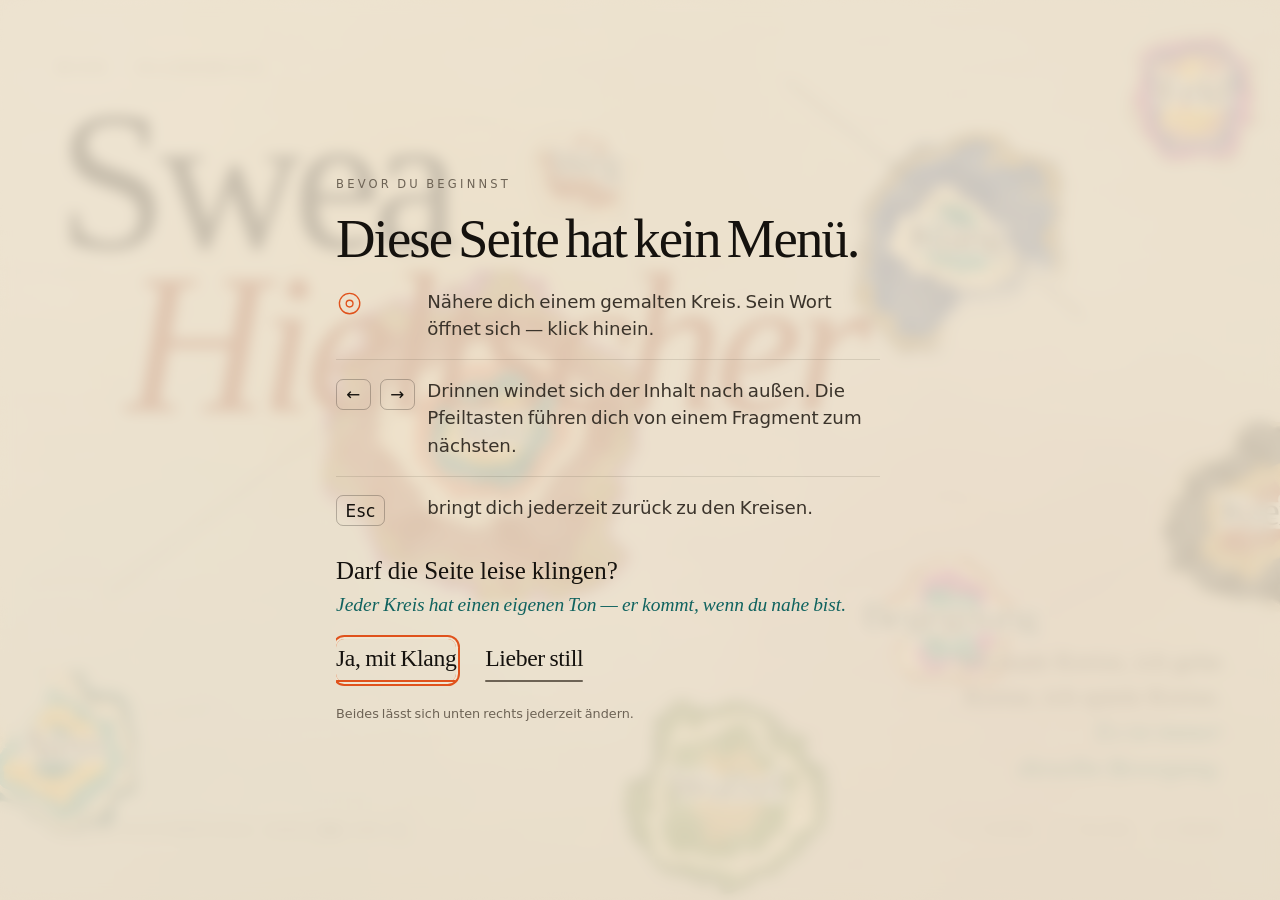
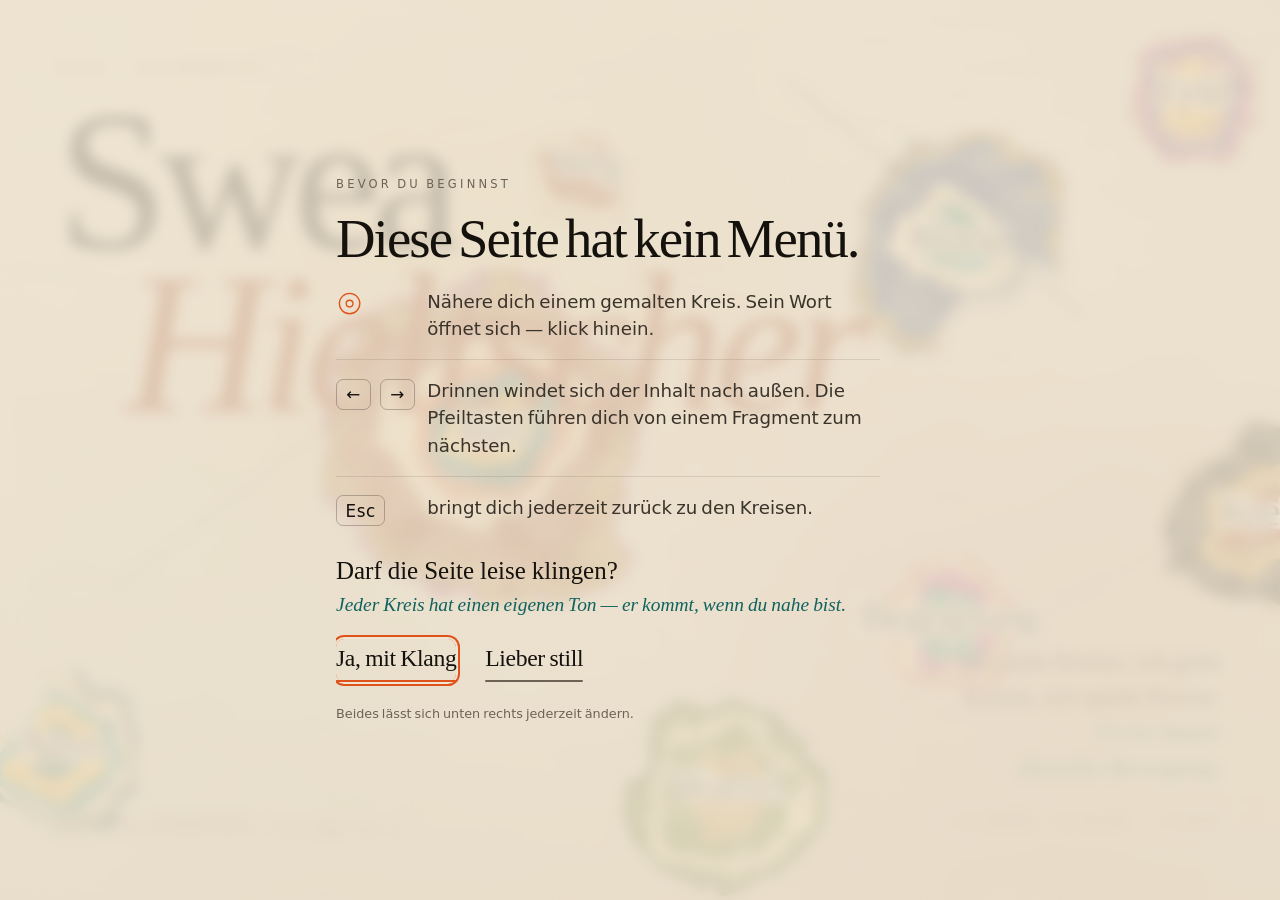
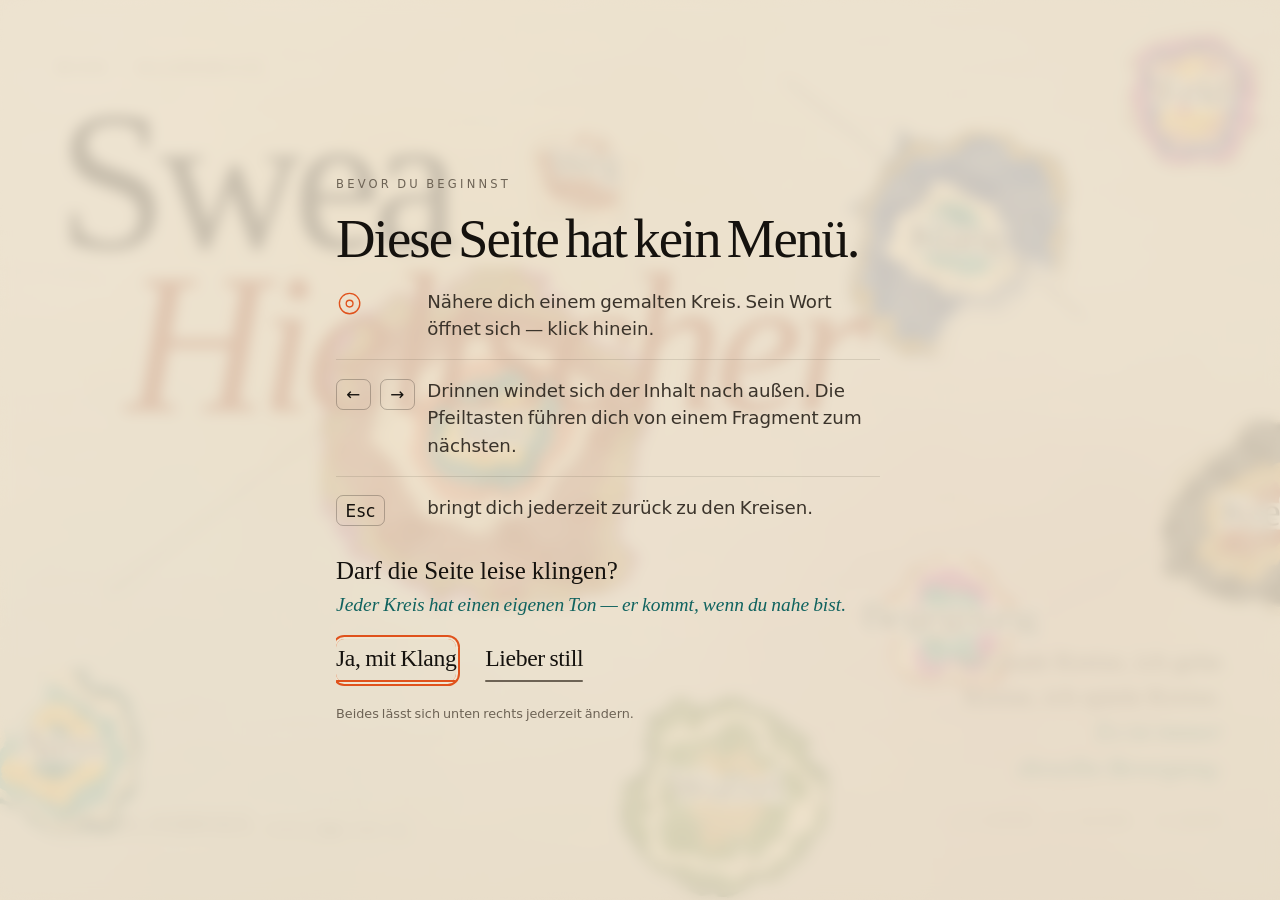
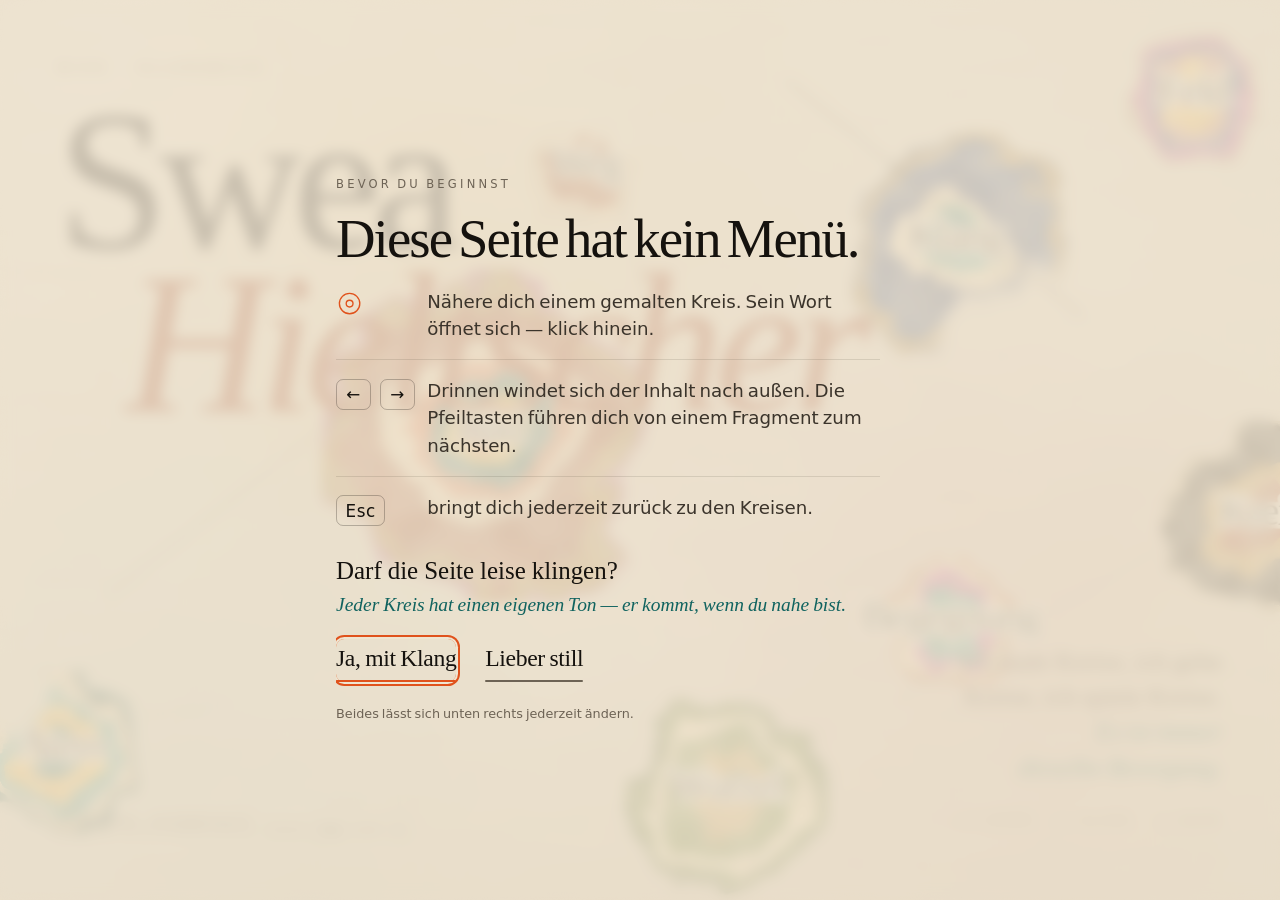
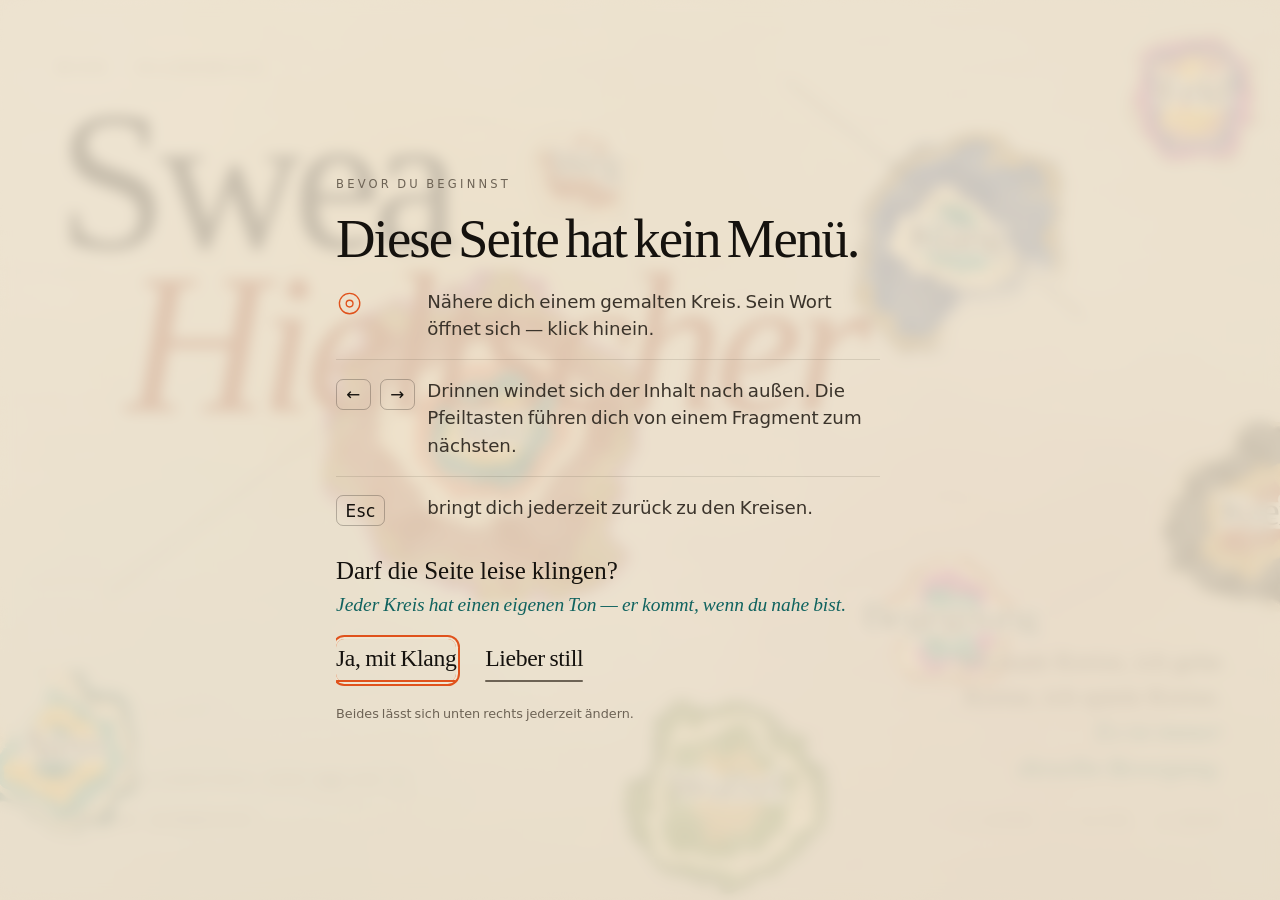
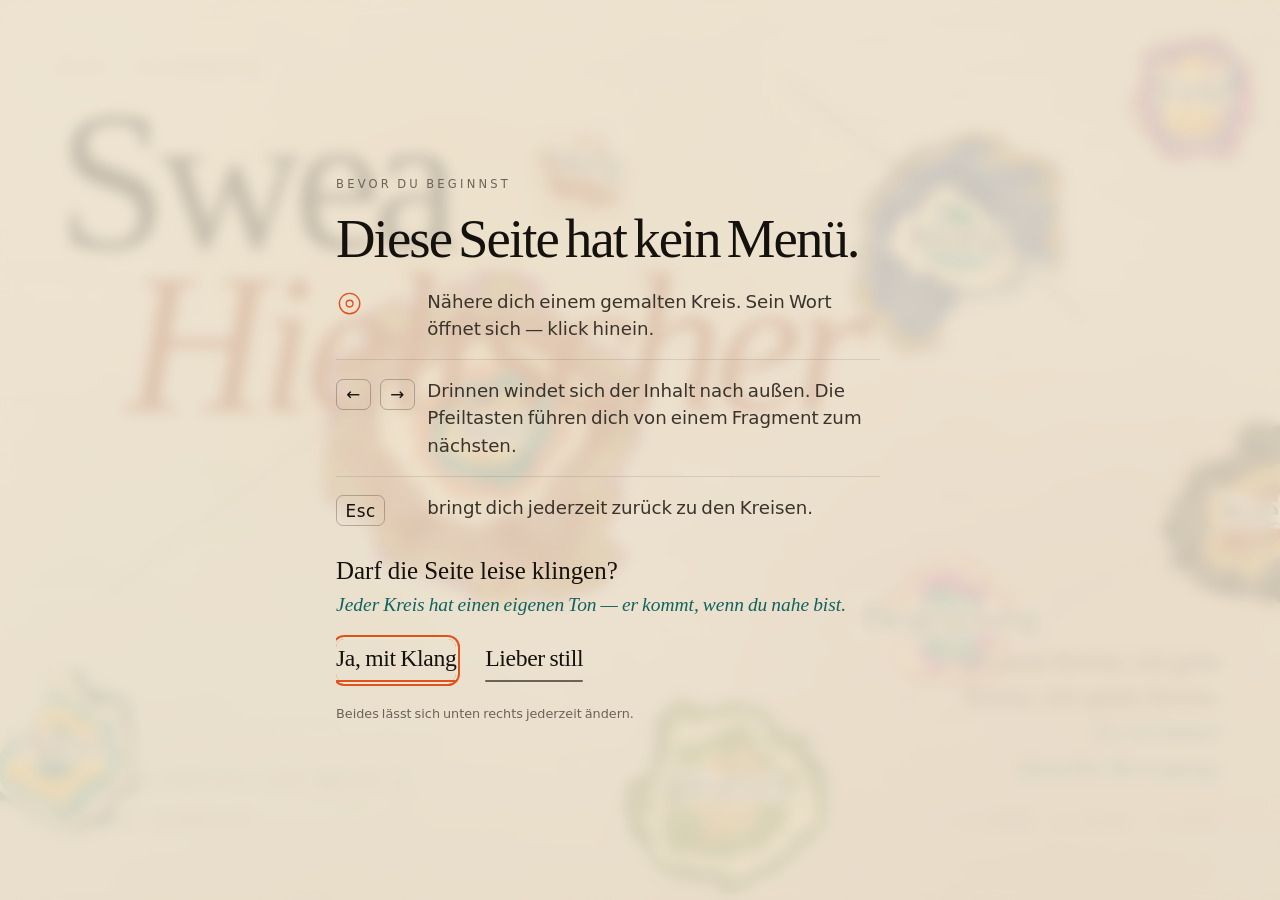
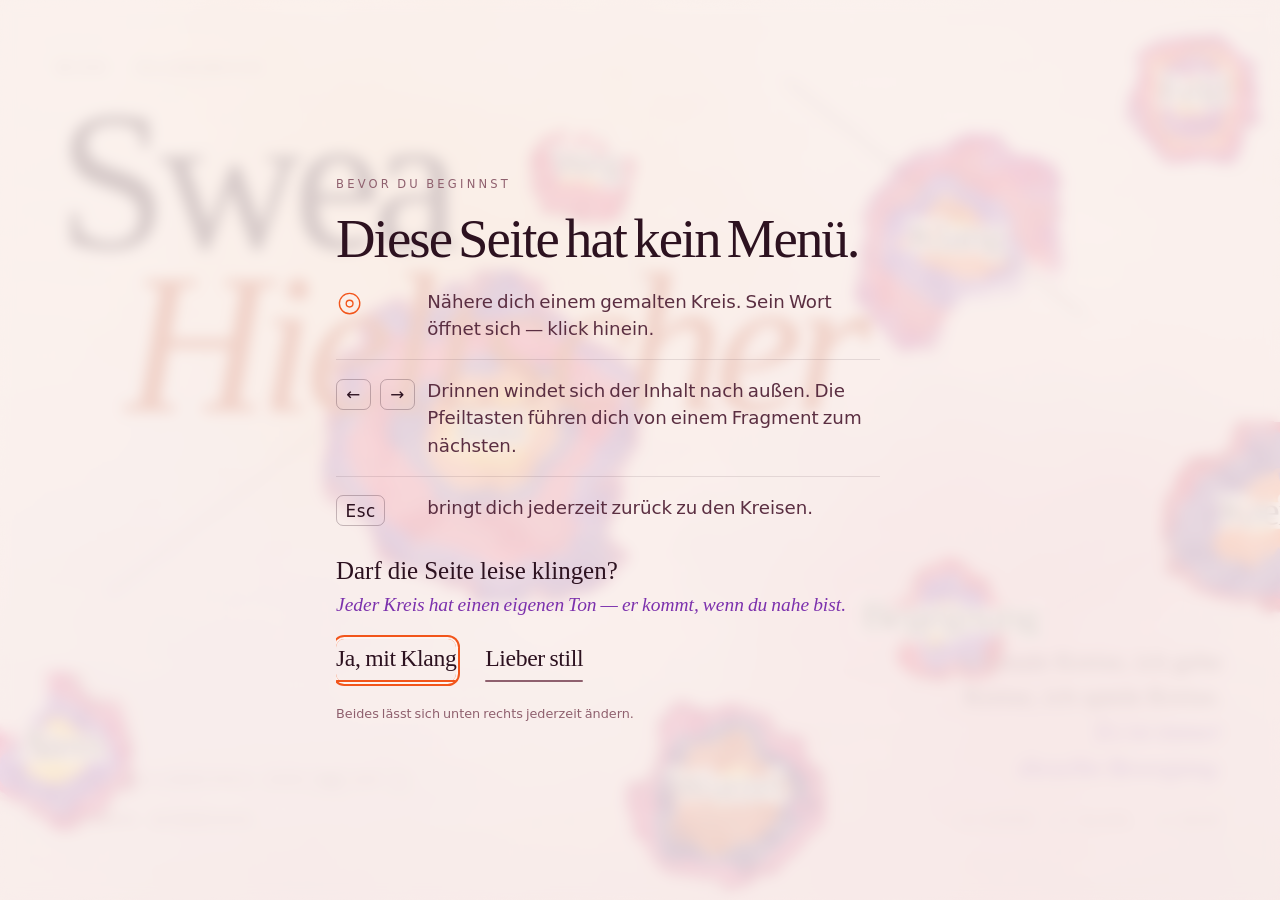
